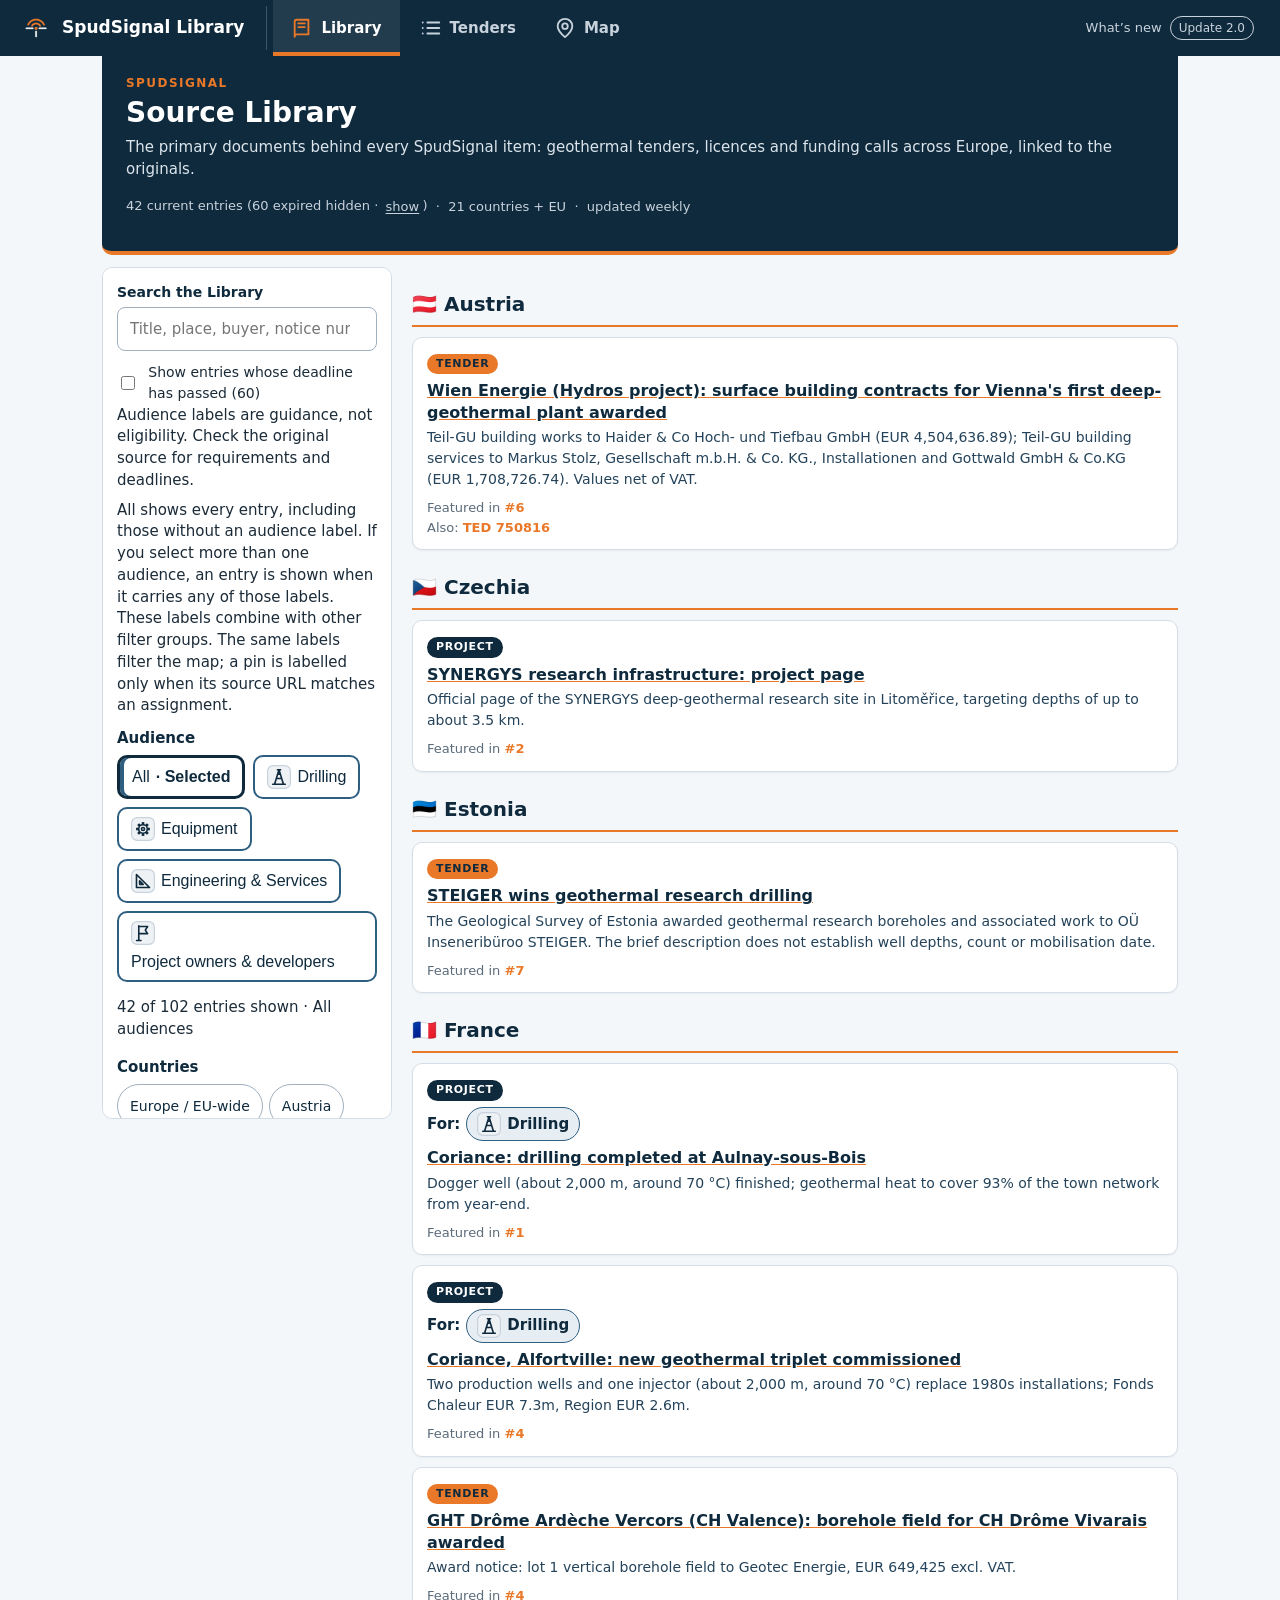
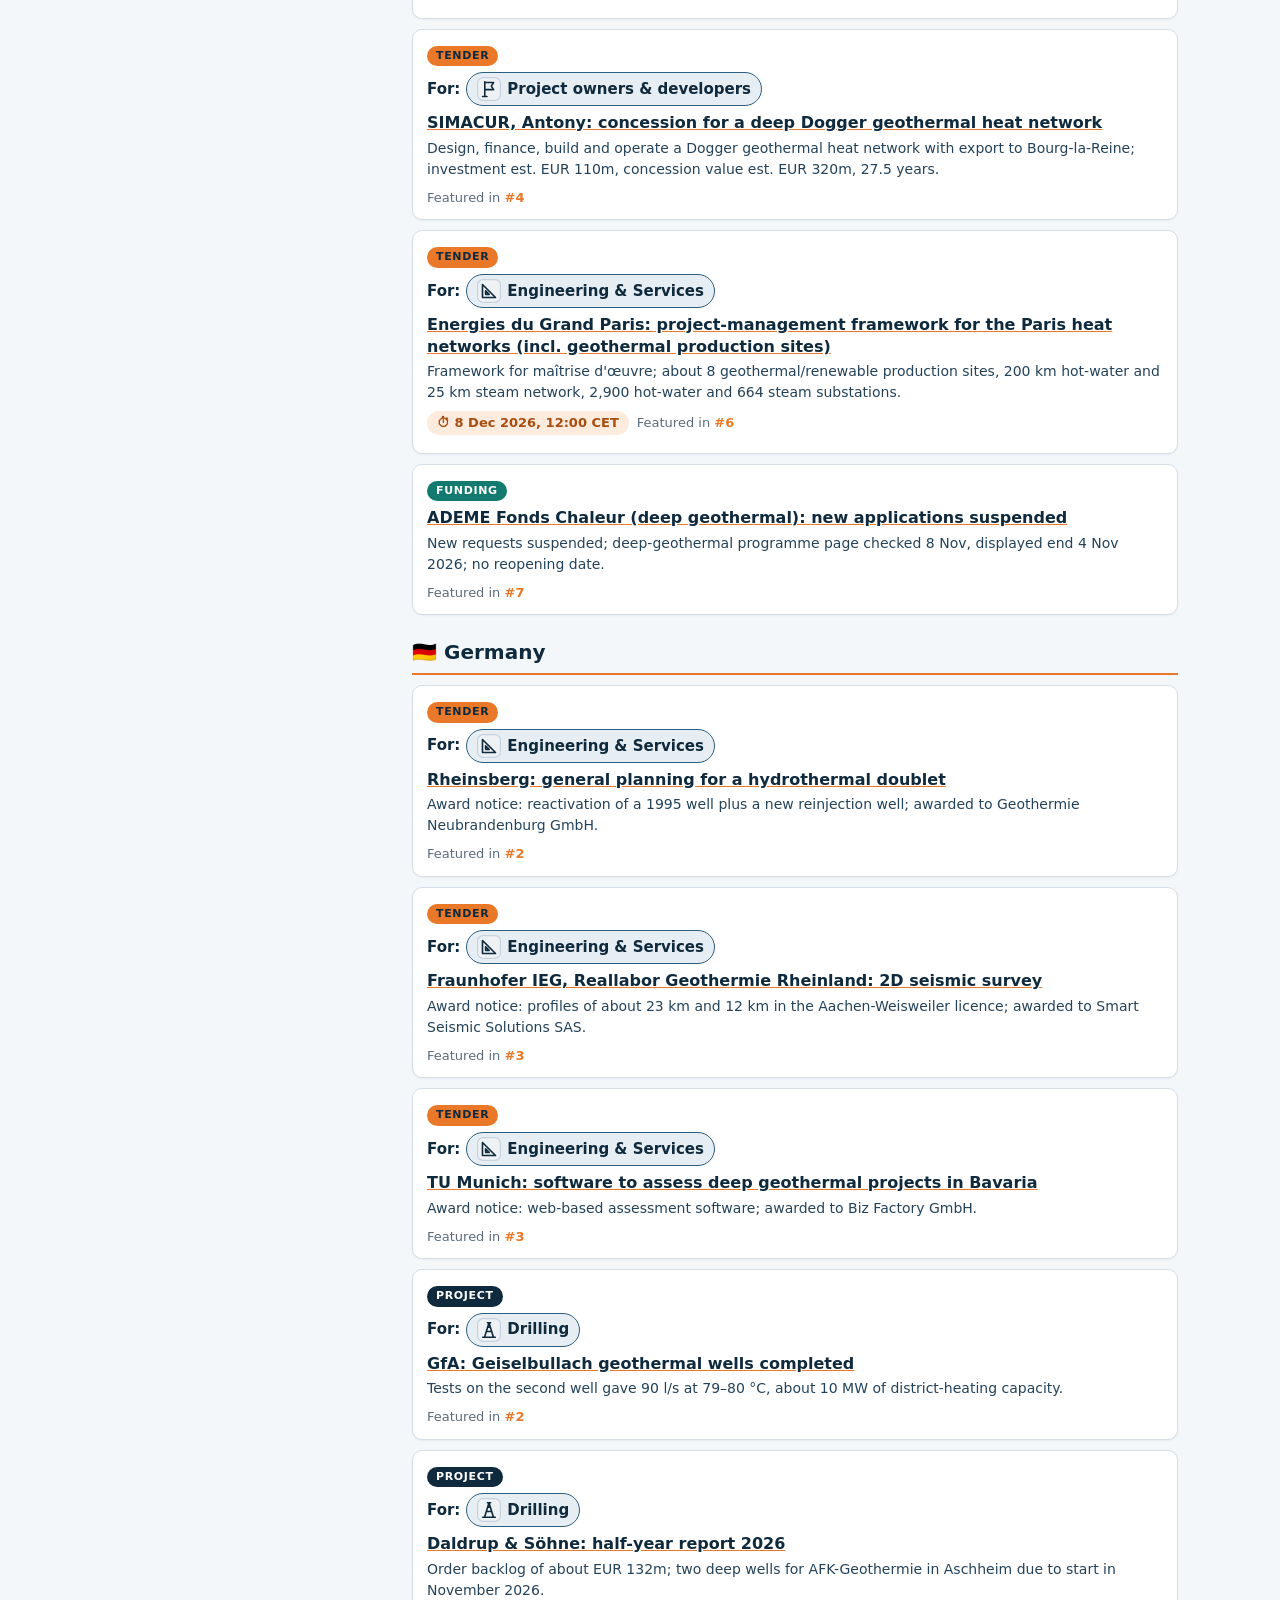
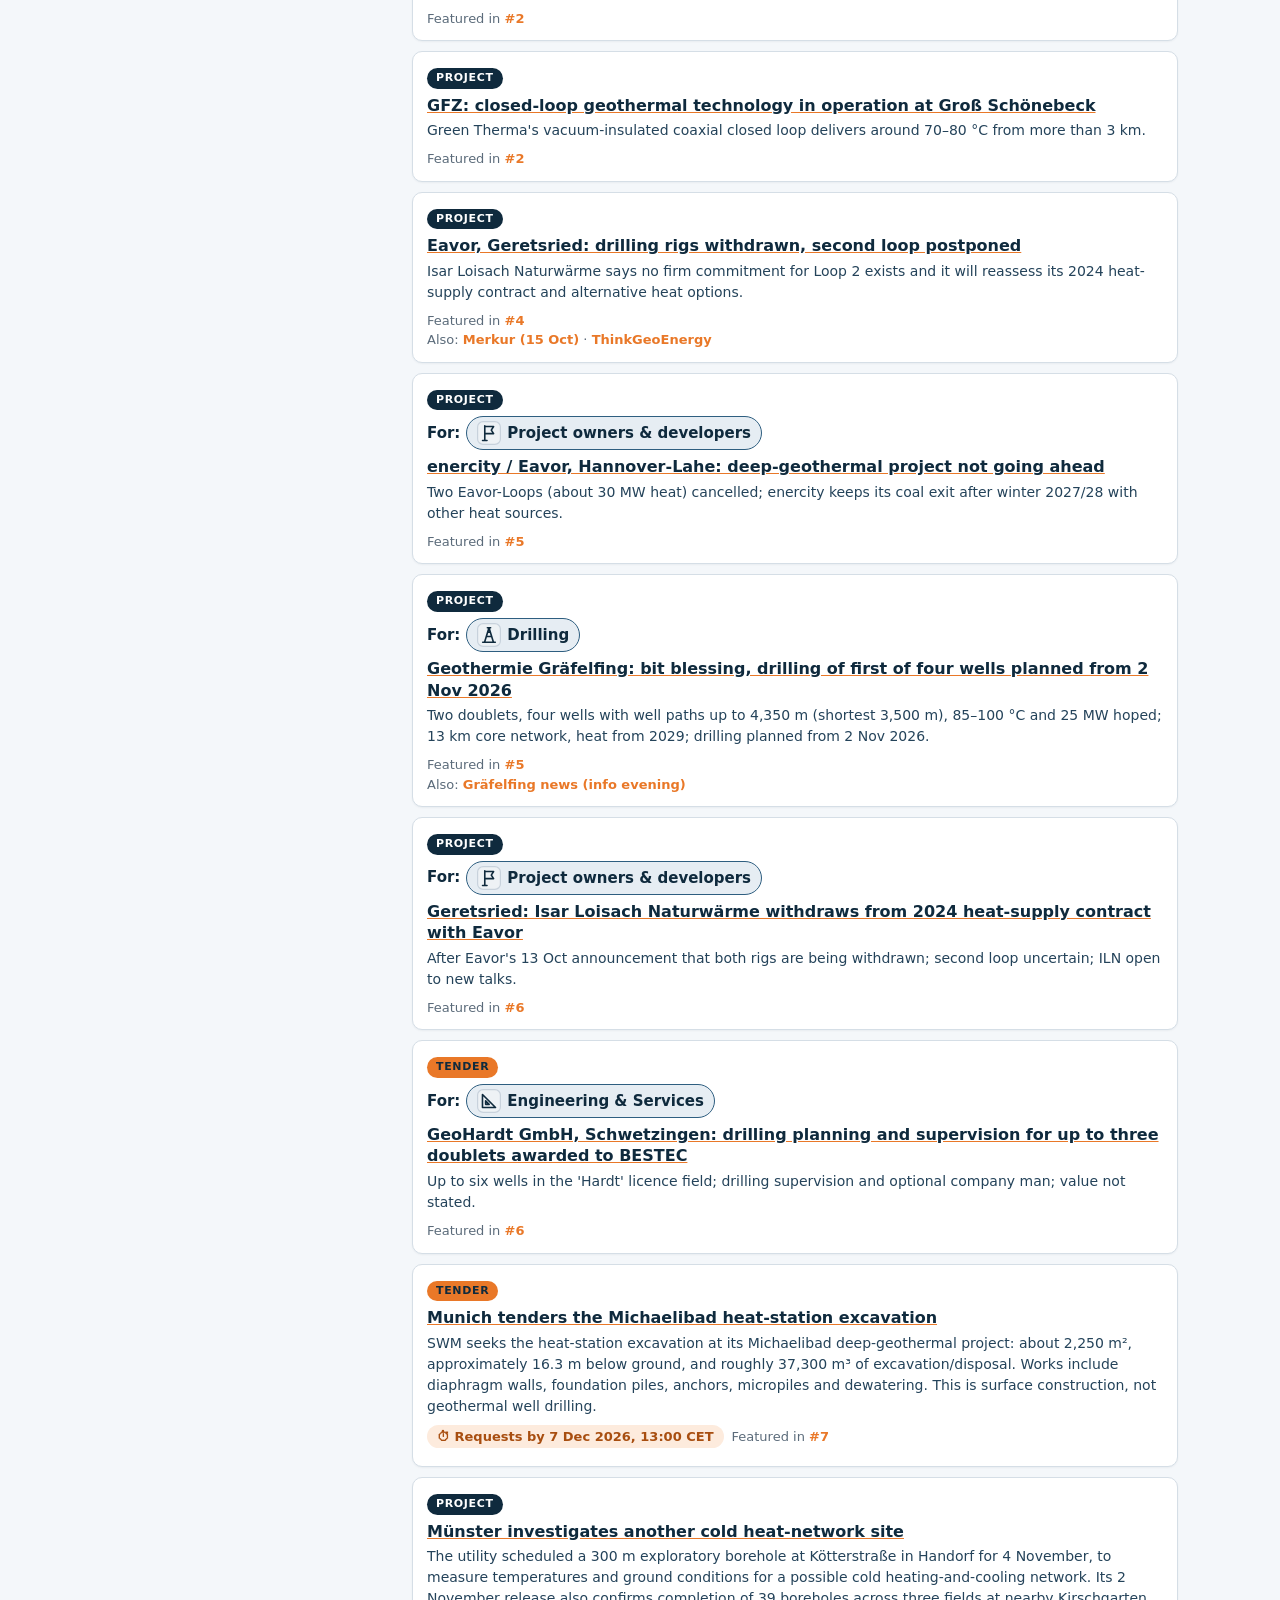
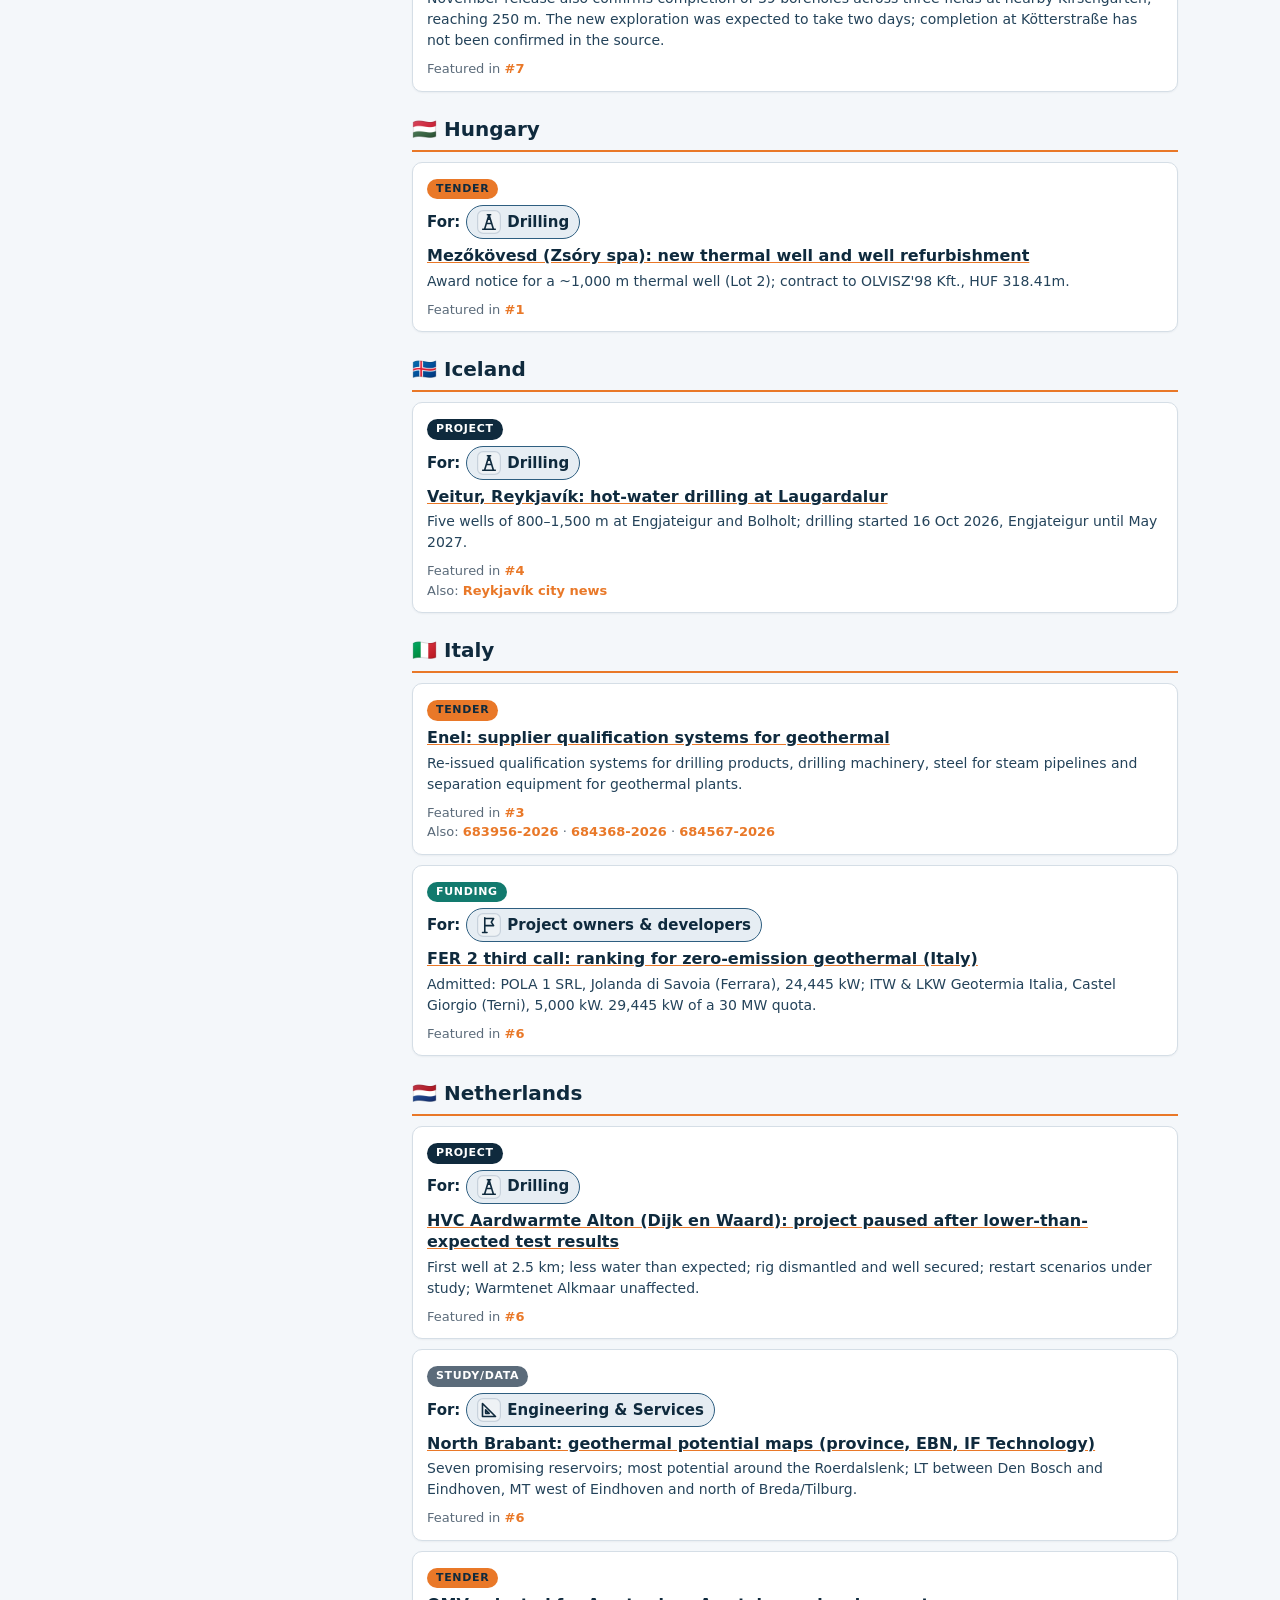
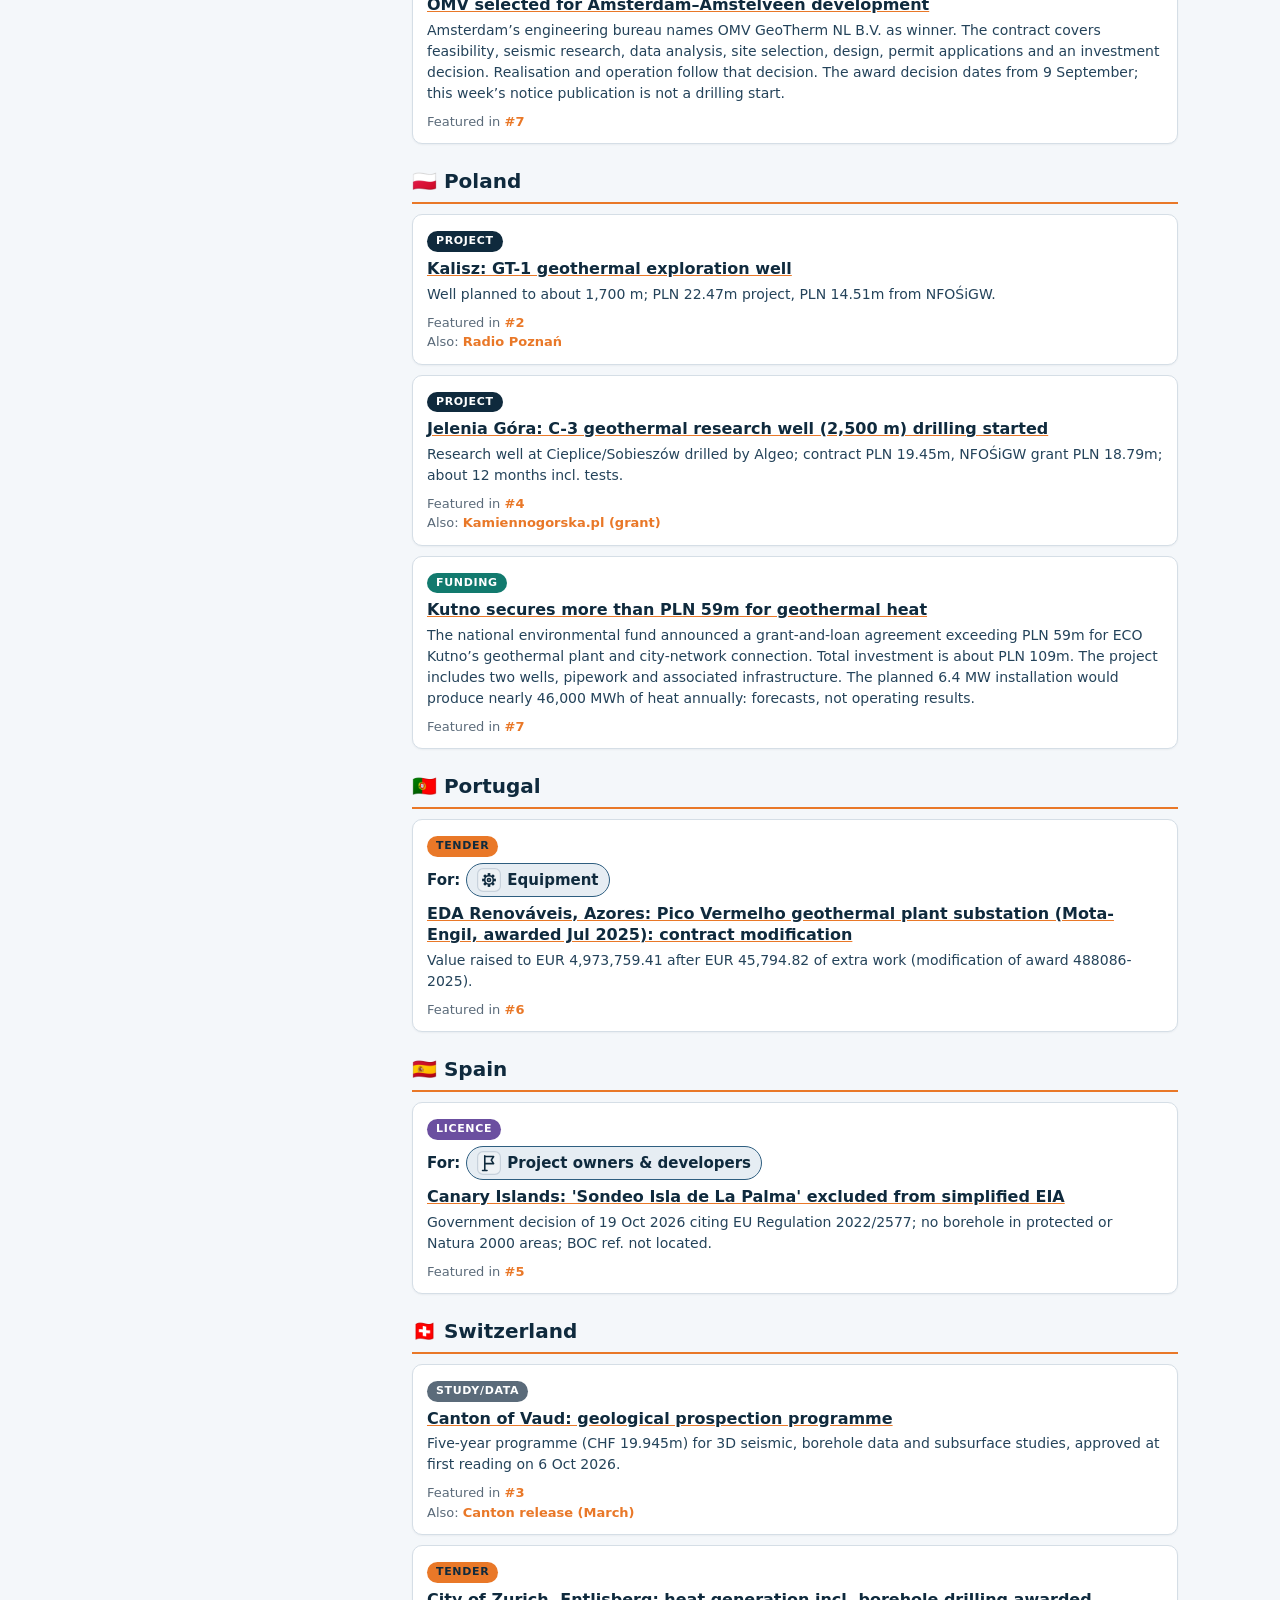
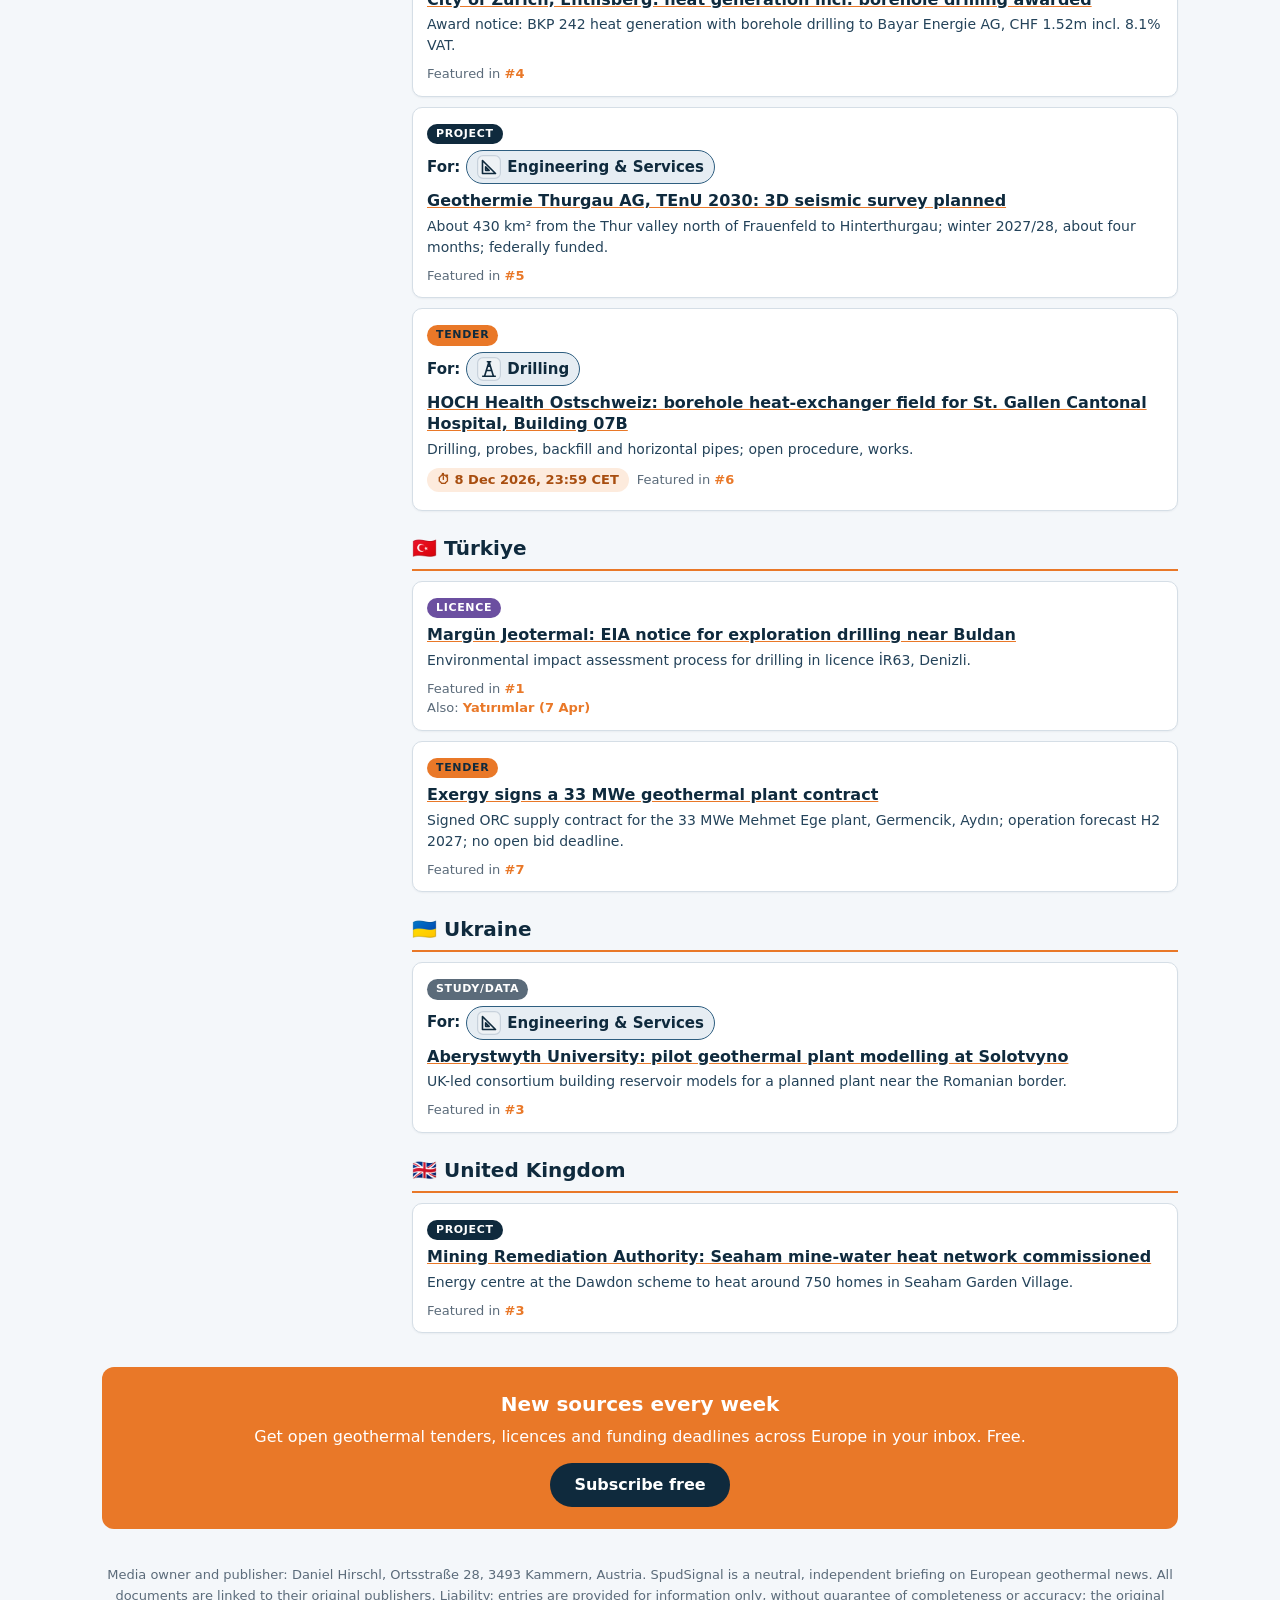
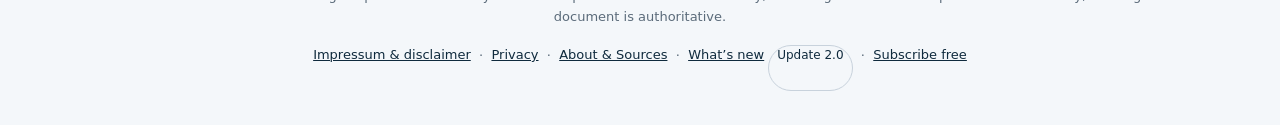
==== index.html @ b6d5e184 "Weekly data refresh 22 Nov 2026 (tenders): 29 open entries, 11 countries + EU; Checked 22 Nov" ====
<!DOCTYPE html>
<html data-ss-tabs="2.0" lang="en"><head><meta charset="utf-8"/><meta content="width=device-width,initial-scale=1,viewport-fit=cover" name="viewport"/>
<title>SpudSignal Source Library: European geothermal tenders, licences and funding</title>
<meta content="Open geothermal tenders, licences and funding calls across Europe, linked to the original documents. 102 primary sources from 21 countries plus EU, updated weekly by SpudSignal." name="description"/>
<link href="https://library.spudsignal.com/" rel="canonical"/>
<meta content="index,follow" name="robots"/>
<meta content="website" property="og:type"/>
<meta content="SpudSignal" property="og:site_name"/>
<meta content="SpudSignal Source Library: European geothermal tenders, licences and funding" property="og:title"/>
<meta content="Open geothermal tenders, licences and funding calls across Europe, linked to the original documents. 102 primary sources from 21 countries plus EU, updated weekly by SpudSignal." property="og:description"/>
<meta content="https://library.spudsignal.com/" property="og:url"/>
<meta content="https://library.spudsignal.com/og.png" property="og:image"/>
<meta content="1200" property="og:image:width"/>
<meta content="627" property="og:image:height"/>
<meta content="SpudSignal: European geothermal briefing" property="og:image:alt"/>
<meta content="summary_large_image" name="twitter:card"/>
<meta content="SpudSignal Source Library: European geothermal tenders, licences and funding" name="twitter:title"/>
<meta content="Open geothermal tenders, licences and funding calls across Europe, linked to the original documents. 102 primary sources from 21 countries plus EU, updated weekly by SpudSignal." name="twitter:description"/>
<meta content="https://library.spudsignal.com/og.png" name="twitter:image"/>
<link href="/favicon.svg" rel="icon" type="image/svg+xml"/>
<link href="/favicon-32.png" rel="icon" sizes="32x32" type="image/png"/>
<link href="/apple-touch-icon.png" rel="apple-touch-icon"/>
<meta content="#0F2A3D" name="theme-color"/>
<link href="/audience/badges.css" rel="stylesheet"/>
<link href="/assets/spudsignal.css" rel="stylesheet"/><script defer="" src="/assets/ss-url.js"></script></head><body class="has-appnav"><a class="skip" href="#content">Skip to content</a><nav aria-label="Main" class="appnav"><a class="ab" data-carry="/" href="/"><img alt="" height="32" src="/map/logo-v3-dark.png" width="32"/><b>SpudSignal Library</b></a><div class="al"><a aria-current="page" class="tab" data-carry="/" href="/"><svg aria-hidden="true" fill="none" focusable="false" height="22" stroke="currentColor" stroke-linecap="round" stroke-linejoin="round" stroke-width="2" viewbox="0 0 24 24" width="22"><path d="M4 19.5V5a2 2 0 0 1 2-2h13v16H6.5A2.5 2.5 0 0 0 4 21.5z"></path><path d="M8 7h7"></path><path d="M8 11h7"></path></svg><span>Library</span></a><a class="tab" data-carry="/tenders/" href="/tenders/"><svg aria-hidden="true" fill="none" focusable="false" height="22" stroke="currentColor" stroke-linecap="round" stroke-linejoin="round" stroke-width="2" viewbox="0 0 24 24" width="22"><path d="M3 12h.01"></path><path d="M3 18h.01"></path><path d="M3 6h.01"></path><path d="M8 12h13"></path><path d="M8 18h13"></path><path d="M8 6h13"></path></svg><span>Tenders</span></a><a class="tab" data-carry="/map/" href="/map/"><svg aria-hidden="true" fill="none" focusable="false" height="22" stroke="currentColor" stroke-linecap="round" stroke-linejoin="round" stroke-width="2" viewbox="0 0 24 24" width="22"><path d="M20 10c0 5-8 12-8 12s-8-7-8-12a8 8 0 0 1 16 0z"></path><circle cx="12" cy="10" r="3"></circle></svg><span>Map</span></a></div><a class="wn" href="/whats-new/"><span>What’s new</span><span class="vtag" data-version="">Update 2.0</span></a></nav>
<div class="ss-wrap">
<header class="ss-head"><p class="k">SpudSignal</p><h1 id="content" tabindex="-1">Source Library</h1><p>The primary documents behind every SpudSignal item: geothermal tenders, licences and funding calls across Europe, linked to the originals.</p><p class="s"><span id="ss-hcount">102 entries</span>  ·  21 countries + EU  ·  updated weekly</p></header>


<div class="ss-lay"><aside aria-label="Filters" class="ss-side"><div hidden="" id="ss-tools"><div class="ss-search" role="search"><label for="ss-q">Search the Library</label><input autocomplete="off" id="ss-q" placeholder="Title, place, buyer, notice number" type="search"/></div><label class="ss-toggle"><input id="ss-past" type="checkbox"/><span>Show entries whose deadline has passed (<span id="ss-npast">0</span>)</span></label></div><!-- audience-notes-start -->
<p class="audhelp" id="aud-help">Audience labels are guidance, not eligibility. Check the original source for requirements and deadlines.</p><p class="audhelp ss-info">All shows every entry, including those without an audience label. If you select more than one audience, an entry is shown when it carries any of those labels. These labels combine with other filter groups. The same labels filter the map; a pin is labelled only when its source URL matches an assignment.</p>
<p class="audempty" hidden="" id="aud-empty">No entries carry the selected audience labels. Entries without an audience label stay in All.</p>
<!-- audience-notes-end -->
<!-- audience-bar-start -->
<div class="audblock" id="audience-bar">
<h2 class="audheading" id="aud-heading">Audience</h2>
<div aria-labelledby="aud-heading" class="audrow" role="group">
<button aria-pressed="true" class="audchip audall" id="aud-all" type="button">All</button>
<button aria-pressed="false" class="audchip" data-g="audience" data-v="Drilling" type="button"><img alt="" class="audsym" height="24" src="/symbols/aud-drilling.svg" width="24"/><span class="audname">Drilling</span></button>
<button aria-pressed="false" class="audchip" data-g="audience" data-v="Equipment" type="button"><img alt="" class="audsym" height="24" src="/symbols/aud-equipment.svg" width="24"/><span class="audname">Equipment</span></button>
<button aria-pressed="false" class="audchip" data-g="audience" data-v="Engineering &amp; Services" type="button"><img alt="" class="audsym" height="24" src="/symbols/aud-engineering.svg" width="24"/><span class="audname">Engineering &amp; Services</span></button>
<button aria-pressed="false" class="audchip" data-g="audience" data-v="Project owners &amp; developers" type="button"><img alt="" class="audsym" height="24" src="/symbols/aud-owners.svg" width="24"/><span class="audname">Project owners &amp; developers</span></button>
</div>
<p class="audcount" id="aud-count" role="status"></p>
</div>
<!-- audience-bar-end -->
<h2>Countries</h2><nav aria-label="Countries" class="ss-chips"><a class="ss-chip" href="#lib-europeeuwide">Europe / EU-wide</a><a class="ss-chip" href="#lib-austria">Austria</a><a class="ss-chip" href="#lib-belgium">Belgium</a><a class="ss-chip" href="#lib-czechia">Czechia</a><a class="ss-chip" href="#lib-estonia">Estonia</a><a class="ss-chip" href="#lib-france">France</a><a class="ss-chip" href="#lib-germany">Germany</a><a class="ss-chip" href="#lib-hungary">Hungary</a><a class="ss-chip" href="#lib-iceland">Iceland</a><a class="ss-chip" href="#lib-ireland">Ireland</a><a class="ss-chip" href="#lib-italy">Italy</a><a class="ss-chip" href="#lib-netherlands">Netherlands</a><a class="ss-chip" href="#lib-poland">Poland</a><a class="ss-chip" href="#lib-portugal">Portugal</a><a class="ss-chip" href="#lib-romania">Romania</a><a class="ss-chip" href="#lib-slovenia">Slovenia</a><a class="ss-chip" href="#lib-spain">Spain</a><a class="ss-chip" href="#lib-sweden">Sweden</a><a class="ss-chip" href="#lib-switzerland">Switzerland</a><a class="ss-chip" href="#lib-türkiye">Türkiye</a><a class="ss-chip" href="#lib-ukraine">Ukraine</a><a class="ss-chip" href="#lib-unitedkingdom">United Kingdom</a></nav>




























































































































</aside><div class="ss-list" id="liblist"><h2 class="ss-h2" id="lib-europeeuwide">🇪🇺 Europe / EU-wide</h2><div class="libcard ss-card" data-audience="" data-audience-approved="false" data-audience-status="untagged" data-deadline="2026-12-01T17:00:00+01:00" data-type="funding"><span class="ss-badge t-funding">Funding</span><p class="ss-ct"><a href="https://ec.europa.eu/info/funding-tenders/opportunities/portal/screen/opportunities/topic-details/horizon-cl5-2026-11-d3-06">Horizon Europe HORIZON-CL5-2026-11-D3-06: resource assessment for deep sedimentary and basement reservoirs</a></p><p class="ss-cd">EUR 18m research and innovation call on methods and models for low-permeability reservoirs at 2,000–6,000 m.</p><p class="ss-cm"><span class="ss-dl">⏱ 1 Dec 2026, 17:00 Brussels time</span><span class="ss-past" hidden="">Deadline passed</span><span>Featured in <a href="https://spudsignal.beehiiv.com/p/spudsignal-1-prenzlau-plant-kaba-well-erzurum-licences">#1</a>, <a href="https://spudsignal.beehiiv.com/p/spudsignal-2-synergys-kit-alsace-well-geiselbullach">#2</a>, <a href="https://spudsignal.beehiiv.com/p/spudsignal-3-ferney-well-linnich-boreholes-seaham-heat">#3</a>, <a href="https://spudsignal.beehiiv.com/p/spudsignal-4-antony-concession-romanian-wells-nigde">#4</a>, <a href="https://spudsignal.beehiiv.com/p/spudsignal-5-kutno-wells-hvc-framework-berlin-la-palma">#5</a>, <a href="https://spudsignal.beehiiv.com/p/spudsignal-6-alton-paused-paris-heat-italys-fer-2">#6</a>, <a href="https://spudsignal.beehiiv.com/p/spudsignal-7-munich-works-kaba-reset-kutno-funding">#7</a></span></p></div><h2 class="ss-h2" id="lib-austria">🇦🇹 Austria</h2><div class="libcard ss-card" data-audience="" data-audience-approved="true" data-audience-status="untagged" data-type="tender"><span class="ss-badge t-tender">Tender</span><p class="ss-ct"><a href="https://ted.europa.eu/en/notice/-/detail/749142-2026">Wien Energie (Hydros project): surface building contracts for Vienna's first deep-geothermal plant awarded</a></p><p class="ss-cd">Teil-GU building works to Haider &amp; Co Hoch- und Tiefbau GmbH (EUR 4,504,636.89); Teil-GU building services to Markus Stolz, Gesellschaft m.b.H. &amp; Co. KG., Installationen and Gottwald GmbH &amp; Co.KG (EUR 1,708,726.74). Values net of VAT.</p><p class="ss-cm"><span>Featured in <a href="https://spudsignal.beehiiv.com/p/spudsignal-6-alton-paused-paris-heat-italys-fer-2">#6</a></span><br/><span>Also: <a href="https://ted.europa.eu/en/notice/-/detail/750816-2026">TED 750816</a></span></p></div><h2 class="ss-h2" id="lib-belgium">🇧🇪 Belgium</h2><div class="libcard ss-card" data-audience="Engineering &amp; Services" data-audience-approved="true" data-audience-status="reviewed" data-deadline="2026-10-14T10:00:00+02:00" data-past-build="1" data-type="tender"><span class="ss-badge t-tender">Tender</span><!--auds--><span class="auds" data-audience-status="reviewed"><span class="audfor">For:</span><span class="aud"><img alt="" class="audsym" height="24" src="/symbols/aud-engineering.svg" width="24"/><span class="audname">Engineering &amp; Services</span></span></span><!--/auds--><p class="ss-ct"><a href="https://ted.europa.eu/en/notice/-/detail/620241-2026">Flanders: gravity and magnetotelluric surveys, Brabant Massif</a></p><p class="ss-cd">Geophysical surveys for deep geothermal and critical raw materials in the Brabant Massif.</p><p class="ss-cm"><span class="ss-dl past">⏱ 14 Oct 2026, 10:00 CEST</span><span class="ss-past" hidden="">Deadline passed</span><span>expired</span><span>Featured in <a href="https://spudsignal.beehiiv.com/p/spudsignal-1-prenzlau-plant-kaba-well-erzurum-licences">#1</a>, <a href="https://spudsignal.beehiiv.com/p/spudsignal-2-synergys-kit-alsace-well-geiselbullach">#2</a>, <a href="https://spudsignal.beehiiv.com/p/spudsignal-3-ferney-well-linnich-boreholes-seaham-heat">#3</a></span></p></div><h2 class="ss-h2" id="lib-czechia">🇨🇿 Czechia</h2><div class="libcard ss-card" data-audience="Equipment" data-audience-approved="true" data-audience-status="reviewed" data-deadline="2026-11-09T10:00:00+01:00" data-past-build="1" data-type="tender"><span class="ss-badge t-tender">Tender</span><!--auds--><span class="auds" data-audience-status="reviewed"><span class="audfor">For:</span><span class="aud"><img alt="" class="audsym" height="24" src="/symbols/aud-equipment.svg" width="24"/><span class="audname">Equipment</span></span></span><!--/auds--><p class="ss-ct"><a href="https://ted.europa.eu/en/notice/-/detail/674260-2026">Charles University: wellhead and frac tree for SYNERGYS</a></p><p class="ss-cd">Supply of wellhead and frac-tree equipment, with installation, for deep geothermal wells at the SYNERGYS research site in Litoměřice. Est. CZK 9.8m.</p><p class="ss-cm"><span class="ss-dl past">⏱ 9 Nov 2026, 10:00 CET (extended from 5 Nov)</span><span class="ss-past" hidden="">Deadline passed</span><span>expired</span><span>Featured in <a href="https://spudsignal.beehiiv.com/p/spudsignal-2-synergys-kit-alsace-well-geiselbullach">#2</a>, <a href="https://spudsignal.beehiiv.com/p/spudsignal-3-ferney-well-linnich-boreholes-seaham-heat">#3</a>, <a href="https://spudsignal.beehiiv.com/p/spudsignal-4-antony-concession-romanian-wells-nigde">#4</a>, <a href="https://spudsignal.beehiiv.com/p/spudsignal-5-kutno-wells-hvc-framework-berlin-la-palma">#5</a>, <a href="https://spudsignal.beehiiv.com/p/spudsignal-6-alton-paused-paris-heat-italys-fer-2">#6</a></span><br/><span>Also: <a href="https://ted.europa.eu/en/notice/-/detail/684005-2026">change notice 684005-2026</a></span></p></div><div class="libcard ss-card" data-audience="Equipment" data-audience-approved="true" data-audience-status="reviewed" data-deadline="2026-11-06T10:00:00+01:00" data-past-build="1" data-type="tender"><span class="ss-badge t-tender">Tender</span><!--auds--><span class="auds" data-audience-status="reviewed"><span class="audfor">For:</span><span class="aud"><img alt="" class="audsym" height="24" src="/symbols/aud-equipment.svg" width="24"/><span class="audname">Equipment</span></span></span><!--/auds--><p class="ss-ct"><a href="https://ted.europa.eu/en/notice/-/detail/679859-2026">Charles University: liner hanger for SYNERGYS</a></p><p class="ss-cd">Supply of liner-hanger equipment, with installation, for the SYNERGYS deep wells. Est. CZK 9.8m.</p><p class="ss-cm"><span class="ss-dl past">⏱ 6 Nov 2026, 10:00 CET</span><span class="ss-past" hidden="">Deadline passed</span><span>expired</span><span>Featured in <a href="https://spudsignal.beehiiv.com/p/spudsignal-2-synergys-kit-alsace-well-geiselbullach">#2</a>, <a href="https://spudsignal.beehiiv.com/p/spudsignal-3-ferney-well-linnich-boreholes-seaham-heat">#3</a>, <a href="https://spudsignal.beehiiv.com/p/spudsignal-4-antony-concession-romanian-wells-nigde">#4</a>, <a href="https://spudsignal.beehiiv.com/p/spudsignal-5-kutno-wells-hvc-framework-berlin-la-palma">#5</a>, <a href="https://spudsignal.beehiiv.com/p/spudsignal-6-alton-paused-paris-heat-italys-fer-2">#6</a></span></p></div><div class="libcard ss-card" data-audience="Drilling" data-audience-approved="true" data-audience-status="reviewed" data-deadline="2026-09-22T23:59:00+02:00" data-past-build="1" data-type="tender"><span class="ss-badge t-tender">Tender</span><!--auds--><span class="auds" data-audience-status="reviewed"><span class="audfor">For:</span><span class="aud"><img alt="" class="audsym" height="24" src="/symbols/aud-drilling.svg" width="24"/><span class="audname">Drilling</span></span></span><!--/auds--><p class="ss-ct"><a href="https://ted.europa.eu/en/notice/-/detail/637856-2026">Charles University: day-rate drilling services with rig for SYNERGYS</a></p><p class="ss-cd">Drilling services with a rig, est. CZK 70m for 150 days; offers closed 22 Sep 2026.</p><p class="ss-cm"><span class="ss-dl past">⏱ 22 Sep 2026</span><span class="ss-past" hidden="">Deadline passed</span><span>expired</span><span>Featured in <a href="https://spudsignal.beehiiv.com/p/spudsignal-2-synergys-kit-alsace-well-geiselbullach">#2</a></span></p></div><div class="libcard ss-card" data-audience="" data-audience-approved="false" data-audience-status="untagged" data-type="project"><span class="ss-badge t-project">Project</span><p class="ss-ct"><a href="https://www.synergys.cz/cz/o-synergys/projekt">SYNERGYS research infrastructure: project page</a></p><p class="ss-cd">Official page of the SYNERGYS deep-geothermal research site in Litoměřice, targeting depths of up to about 3.5 km.</p><p class="ss-cm"><span>Featured in <a href="https://spudsignal.beehiiv.com/p/spudsignal-2-synergys-kit-alsace-well-geiselbullach">#2</a></span></p></div><div class="libcard ss-card" data-audience="Drilling" data-audience-approved="true" data-audience-status="reviewed" data-deadline="2026-10-30T15:00:00+01:00" data-past-build="1" data-type="tender"><span class="ss-badge t-tender">Tender</span><!--auds--><span class="auds" data-audience-status="reviewed"><span class="audfor">For:</span><span class="aud"><img alt="" class="audsym" height="24" src="/symbols/aud-drilling.svg" width="24"/><span class="audname">Drilling</span></span></span><!--/auds--><p class="ss-ct"><a href="https://ted.europa.eu/en/notice/-/detail/670200-2026">Litoměřice SYNERGYS/USES4HEAT: 100 shallow boreholes for BTES heat storage</a></p><p class="ss-cd">100 boreholes of 100 m (plus 30 optional) for borehole thermal energy storage fields. Est. CZK 35m.</p><p class="ss-cm"><span class="ss-dl past">⏱ 30 Oct 2026, 15:00 CET</span><span class="ss-past" hidden="">Deadline passed</span><span>expired</span><span>Featured in <a href="https://spudsignal.beehiiv.com/p/spudsignal-2-synergys-kit-alsace-well-geiselbullach">#2</a>, <a href="https://spudsignal.beehiiv.com/p/spudsignal-3-ferney-well-linnich-boreholes-seaham-heat">#3</a>, <a href="https://spudsignal.beehiiv.com/p/spudsignal-4-antony-concession-romanian-wells-nigde">#4</a></span></p></div><div class="libcard ss-card" data-audience="Drilling" data-audience-approved="true" data-audience-status="reviewed" data-deadline="2026-11-06T15:00:00+01:00" data-past-build="1" data-type="tender"><span class="ss-badge t-tender">Tender</span><!--auds--><span class="auds" data-audience-status="reviewed"><span class="audfor">For:</span><span class="aud"><img alt="" class="audsym" height="24" src="/symbols/aud-drilling.svg" width="24"/><span class="audname">Drilling</span></span></span><!--/auds--><p class="ss-ct"><a href="https://ted.europa.eu/en/notice/-/detail/730837-2026">Litoměřice SYNERGYS/USES4HEAT: 100 shallow boreholes for BTES heat storage (co-buyer Univerzita Karlova)</a></p><p class="ss-cd"></p><p class="ss-cm"><span class="ss-dl past">⏱ 6 Nov, 15:00 CET, co-buyer Univerzita Karlova (TED 730837-2026)</span><span class="ss-past" hidden="">Deadline passed</span><span>expired</span><span>Featured in <a href="https://spudsignal.beehiiv.com/p/spudsignal-5-kutno-wells-hvc-framework-berlin-la-palma">#5</a>, <a href="https://spudsignal.beehiiv.com/p/spudsignal-6-alton-paused-paris-heat-italys-fer-2">#6</a></span></p></div><h2 class="ss-h2" id="lib-estonia">🇪🇪 Estonia</h2><div class="libcard ss-card" data-audience="" data-audience-approved="false" data-audience-status="unassigned" data-type="tender"><span class="ss-badge t-tender">Tender</span><p class="ss-ct"><a href="https://ted.europa.eu/en/notice/-/detail/770504-2026">STEIGER wins geothermal research drilling</a></p><p class="ss-cd">The Geological Survey of Estonia awarded geothermal research boreholes and associated work to OÜ Inseneribüroo STEIGER. The brief description does not establish well depths, count or mobilisation date.</p><p class="ss-cm"><span>Featured in <a href="https://spudsignal.beehiiv.com/p/spudsignal-7-munich-works-kaba-reset-kutno-funding">#7</a></span></p></div><h2 class="ss-h2" id="lib-france">🇫🇷 France</h2><div class="libcard ss-card" data-audience="Engineering &amp; Services" data-audience-approved="true" data-audience-status="reviewed" data-deadline="2026-11-10T16:00:00+01:00" data-past-build="1" data-type="tender"><span class="ss-badge t-tender">Tender</span><!--auds--><span class="auds" data-audience-status="reviewed"><span class="audfor">For:</span><span class="aud"><img alt="" class="audsym" height="24" src="/symbols/aud-engineering.svg" width="24"/><span class="audname">Engineering &amp; Services</span></span></span><!--/auds--><p class="ss-ct"><a href="https://www.boamp.fr/pages/avis/?q=idweb:26-97695">Terrinnov, Ferney-Voltaire: project management for a geothermal exploration well</a></p><p class="ss-cd">Maîtrise d'oeuvre for an exploration well in the ZAC Ferney Genève Innovation, intended for a future doublet; works budget EUR 2.22m excl. VAT.</p><p class="ss-cm"><span class="ss-dl past">⏱ 10 Nov 2026, 16:00 CET</span><span class="ss-past" hidden="">Deadline passed</span><span>expired</span><span>Featured in <a href="https://spudsignal.beehiiv.com/p/spudsignal-3-ferney-well-linnich-boreholes-seaham-heat">#3</a>, <a href="https://spudsignal.beehiiv.com/p/spudsignal-4-antony-concession-romanian-wells-nigde">#4</a>, <a href="https://spudsignal.beehiiv.com/p/spudsignal-5-kutno-wells-hvc-framework-berlin-la-palma">#5</a>, <a href="https://spudsignal.beehiiv.com/p/spudsignal-6-alton-paused-paris-heat-italys-fer-2">#6</a></span></p></div><div class="libcard ss-card" data-audience="Engineering &amp; Services" data-audience-approved="true" data-audience-status="reviewed" data-deadline="2026-11-24T12:00:00+01:00" data-type="tender"><span class="ss-badge t-tender">Tender</span><!--auds--><span class="auds" data-audience-status="reviewed"><span class="audfor">For:</span><span class="aud"><img alt="" class="audsym" height="24" src="/symbols/aud-engineering.svg" width="24"/><span class="audname">Engineering &amp; Services</span></span></span><!--/auds--><p class="ss-ct"><a href="https://www.boamp.fr/pages/avis/?q=idweb:26-95181">Sauer-Pechelbronn: study to convert an existing well into a deep geothermal probe</a></p><p class="ss-cd">13-month study on the Hélions 2 well at Preuschdorf and reuse options for the Les Cybéliades well at Morsbronn-les-Bains.</p><p class="ss-cm"><span class="ss-dl">⏱ 24 Nov 2026, 12:00 CET</span><span class="ss-past" hidden="">Deadline passed</span><span>Featured in <a href="https://spudsignal.beehiiv.com/p/spudsignal-2-synergys-kit-alsace-well-geiselbullach">#2</a>, <a href="https://spudsignal.beehiiv.com/p/spudsignal-3-ferney-well-linnich-boreholes-seaham-heat">#3</a>, <a href="https://spudsignal.beehiiv.com/p/spudsignal-4-antony-concession-romanian-wells-nigde">#4</a>, <a href="https://spudsignal.beehiiv.com/p/spudsignal-5-kutno-wells-hvc-framework-berlin-la-palma">#5</a>, <a href="https://spudsignal.beehiiv.com/p/spudsignal-6-alton-paused-paris-heat-italys-fer-2">#6</a></span></p></div><div class="libcard ss-card" data-audience="Drilling" data-audience-approved="true" data-audience-status="reviewed" data-deadline="2026-10-26T13:00:00+01:00" data-past-build="1" data-type="tender"><span class="ss-badge t-tender">Tender</span><!--auds--><span class="auds" data-audience-status="reviewed"><span class="audfor">For:</span><span class="aud"><img alt="" class="audsym" height="24" src="/symbols/aud-drilling.svg" width="24"/><span class="audname">Drilling</span></span></span><!--/auds--><p class="ss-ct"><a href="https://www.boamp.fr/pages/avis/?q=idweb:26-93304">Pessac, Bellegrave: new geothermal heat network, Lot 01 'Forages'</a></p><p class="ss-cd">Drilling lot plus plant lots for a new heat network; the update made acid injection an optional tranche.</p><p class="ss-cm"><span class="ss-dl past">⏱ 26 Oct 2026, 13:00 CET</span><span class="ss-past" hidden="">Deadline passed</span><span>expired</span><span>Featured in <a href="https://spudsignal.beehiiv.com/p/spudsignal-1-prenzlau-plant-kaba-well-erzurum-licences">#1</a>, <a href="https://spudsignal.beehiiv.com/p/spudsignal-2-synergys-kit-alsace-well-geiselbullach">#2</a>, <a href="https://spudsignal.beehiiv.com/p/spudsignal-3-ferney-well-linnich-boreholes-seaham-heat">#3</a>, <a href="https://spudsignal.beehiiv.com/p/spudsignal-4-antony-concession-romanian-wells-nigde">#4</a></span><br/><span>Also: <a href="https://www.boamp.fr/pages/avis/?q=idweb:26-94401">update 26-94401</a></span></p></div><div class="libcard ss-card" data-audience="Engineering &amp; Services" data-audience-approved="true" data-audience-status="reviewed" data-deadline="2026-11-18T12:00:00+01:00" data-past-build="1" data-type="tender"><span class="ss-badge t-tender">Tender</span><!--auds--><span class="auds" data-audience-status="reviewed"><span class="audfor">For:</span><span class="aud"><img alt="" class="audsym" height="24" src="/symbols/aud-engineering.svg" width="24"/><span class="audname">Engineering &amp; Services</span></span></span><!--/auds--><p class="ss-ct"><a href="https://ted.europa.eu/en/notice/-/detail/696202-2026">UniGéo (Pantin, Les Lilas, Le Pré-Saint-Gervais, Romainville): project-management framework</a></p><p class="ss-cd">Framework for project management of the geothermal network's surface installations and extensions. Est. EUR 1.7m.</p><p class="ss-cm"><span class="ss-dl past">⏱ 18 Nov 2026, 12:00 CET</span><span class="ss-past" hidden="">Deadline passed</span><span>expired</span><span>Featured in <a href="https://spudsignal.beehiiv.com/p/spudsignal-3-ferney-well-linnich-boreholes-seaham-heat">#3</a>, <a href="https://spudsignal.beehiiv.com/p/spudsignal-4-antony-concession-romanian-wells-nigde">#4</a>, <a href="https://spudsignal.beehiiv.com/p/spudsignal-5-kutno-wells-hvc-framework-berlin-la-palma">#5</a>, <a href="https://spudsignal.beehiiv.com/p/spudsignal-6-alton-paused-paris-heat-italys-fer-2">#6</a></span></p></div><div class="libcard ss-card" data-audience="Drilling" data-audience-approved="true" data-audience-status="reviewed" data-deadline="2026-11-05T12:00:00+01:00" data-past-build="1" data-type="tender"><span class="ss-badge t-tender">Tender</span><!--auds--><span class="auds" data-audience-status="reviewed"><span class="audfor">For:</span><span class="aud"><img alt="" class="audsym" height="24" src="/symbols/aud-drilling.svg" width="24"/><span class="audname">Drilling</span></span></span><!--/auds--><p class="ss-ct"><a href="https://www.boamp.fr/pages/avis/?q=idweb:26-95465">Syndicat ValDem, Vendôme: Lot 3 'Forages'</a></p><p class="ss-cd">Energy renovation with borehole geothermal heating.</p><p class="ss-cm"><span class="ss-dl past">⏱ 5 Nov 2026, 12:00 CET</span><span class="ss-past" hidden="">Deadline passed</span><span>expired</span><span>Featured in <a href="https://spudsignal.beehiiv.com/p/spudsignal-2-synergys-kit-alsace-well-geiselbullach">#2</a>, <a href="https://spudsignal.beehiiv.com/p/spudsignal-3-ferney-well-linnich-boreholes-seaham-heat">#3</a>, <a href="https://spudsignal.beehiiv.com/p/spudsignal-4-antony-concession-romanian-wells-nigde">#4</a>, <a href="https://spudsignal.beehiiv.com/p/spudsignal-5-kutno-wells-hvc-framework-berlin-la-palma">#5</a>, <a href="https://spudsignal.beehiiv.com/p/spudsignal-6-alton-paused-paris-heat-italys-fer-2">#6</a></span></p></div><div class="libcard ss-card" data-audience="Drilling|Equipment" data-audience-approved="true" data-audience-status="reviewed" data-deadline="2026-10-19T12:00:00+02:00" data-past-build="1" data-type="tender"><span class="ss-badge t-tender">Tender</span><!--auds--><span class="auds" data-audience-status="reviewed"><span class="audfor">For:</span><span class="aud"><img alt="" class="audsym" height="24" src="/symbols/aud-drilling.svg" width="24"/><span class="audname">Drilling</span></span><span class="aud"><img alt="" class="audsym" height="24" src="/symbols/aud-equipment.svg" width="24"/><span class="audname">Equipment</span></span></span><!--/auds--><p class="ss-ct"><a href="https://www.boamp.fr/pages/avis/?q=idweb:26-92903">GEVES, Erdre-en-Anjou: geothermal heat pump, lots 'Forage' and 'PAC Géothermie'</a></p><p class="ss-cd">Drilling and geothermal heat pump lots; site visit mandatory.</p><p class="ss-cm"><span class="ss-dl past">⏱ 19 Oct 2026, 12:00 CEST</span><span class="ss-past" hidden="">Deadline passed</span><span>expired</span><span>Featured in <a href="https://spudsignal.beehiiv.com/p/spudsignal-1-prenzlau-plant-kaba-well-erzurum-licences">#1</a>, <a href="https://spudsignal.beehiiv.com/p/spudsignal-2-synergys-kit-alsace-well-geiselbullach">#2</a>, <a href="https://spudsignal.beehiiv.com/p/spudsignal-3-ferney-well-linnich-boreholes-seaham-heat">#3</a></span></p></div><div class="libcard ss-card" data-audience="" data-audience-approved="false" data-audience-status="untagged" data-deadline="2026-10-26T12:00:00+01:00" data-past-build="1" data-type="tender"><span class="ss-badge t-tender">Tender</span><p class="ss-ct"><a href="https://www.boamp.fr/pages/avis/?q=idweb:26-92772">Saint-Pierre-d'Eyraud: school heat network, Lot 2 'Sondes géothermiques'</a></p><p class="ss-cd">Borehole heat exchanger lot for a school heat network in the Dordogne.</p><p class="ss-cm"><span class="ss-dl past">⏱ 26 Oct 2026, 12:00 CET</span><span class="ss-past" hidden="">Deadline passed</span><span>expired</span><span>Featured in <a href="https://spudsignal.beehiiv.com/p/spudsignal-1-prenzlau-plant-kaba-well-erzurum-licences">#1</a>, <a href="https://spudsignal.beehiiv.com/p/spudsignal-2-synergys-kit-alsace-well-geiselbullach">#2</a>, <a href="https://spudsignal.beehiiv.com/p/spudsignal-3-ferney-well-linnich-boreholes-seaham-heat">#3</a>, <a href="https://spudsignal.beehiiv.com/p/spudsignal-4-antony-concession-romanian-wells-nigde">#4</a></span></p></div><div class="libcard ss-card" data-audience="" data-audience-approved="false" data-audience-status="untagged" data-deadline="2026-10-12T14:00:00+02:00" data-past-build="1" data-type="tender"><span class="ss-badge t-tender">Tender</span><p class="ss-ct"><a href="https://ted.europa.eu/en/notice/-/detail/630201-2026">Douvaine: Lot 2 'Sondes Géothermie'</a></p><p class="ss-cd">Borehole heat exchanger lot in a building contract.</p><p class="ss-cm"><span class="ss-dl past">⏱ 12 Oct 2026, 14:00 CEST</span><span class="ss-past" hidden="">Deadline passed</span><span>expired</span><span>Featured in <a href="https://spudsignal.beehiiv.com/p/spudsignal-1-prenzlau-plant-kaba-well-erzurum-licences">#1</a>, <a href="https://spudsignal.beehiiv.com/p/spudsignal-2-synergys-kit-alsace-well-geiselbullach">#2</a></span></p></div><div class="libcard ss-card" data-audience="" data-audience-approved="false" data-audience-status="untagged" data-deadline="2026-10-16T12:00:00+02:00" data-past-build="1" data-type="tender"><span class="ss-badge t-tender">Tender</span><p class="ss-ct"><a href="https://ted.europa.eu/en/notice/-/detail/637921-2026">Meyzieu: Lot 14 'Géothermie'</a></p><p class="ss-cd">Geothermal lot in a building contract; requests to participate.</p><p class="ss-cm"><span class="ss-dl past">⏱ 16 Oct 2026, 12:00 CEST</span><span class="ss-past" hidden="">Deadline passed</span><span>expired</span><span>Featured in <a href="https://spudsignal.beehiiv.com/p/spudsignal-1-prenzlau-plant-kaba-well-erzurum-licences">#1</a>, <a href="https://spudsignal.beehiiv.com/p/spudsignal-2-synergys-kit-alsace-well-geiselbullach">#2</a>, <a href="https://spudsignal.beehiiv.com/p/spudsignal-3-ferney-well-linnich-boreholes-seaham-heat">#3</a></span></p></div><div class="libcard ss-card" data-audience="Project owners &amp; developers" data-audience-approved="true" data-audience-status="reviewed" data-deadline="2026-11-16T17:00:00+01:00" data-past-build="1" data-type="funding"><span class="ss-badge t-funding">Funding</span><!--auds--><span class="auds" data-audience-status="reviewed"><span class="audfor">For:</span><span class="aud"><img alt="" class="audsym" height="24" src="/symbols/aud-owners.svg" width="24"/><span class="audname">Project owners &amp; developers</span></span></span><!--/auds--><p class="ss-ct"><a href="https://www.europeidf.fr/sites/default/files/AAP_FEDER2026_G%C3%A9othermie.pdf">Île-de-France ERDF call 2026: geothermal heat and cold</a></p><p class="ss-cd">Regional ERDF call for geothermal heat and cold production and distribution.</p><p class="ss-cm"><span class="ss-dl past">⏱ 16 Nov 2026, 17:00 (no zone stated)</span><span class="ss-past" hidden="">Deadline passed</span><span>expired</span><span>Featured in <a href="https://spudsignal.beehiiv.com/p/spudsignal-3-ferney-well-linnich-boreholes-seaham-heat">#3</a>, <a href="https://spudsignal.beehiiv.com/p/spudsignal-4-antony-concession-romanian-wells-nigde">#4</a>, <a href="https://spudsignal.beehiiv.com/p/spudsignal-5-kutno-wells-hvc-framework-berlin-la-palma">#5</a>, <a href="https://spudsignal.beehiiv.com/p/spudsignal-6-alton-paused-paris-heat-italys-fer-2">#6</a>, <a href="https://spudsignal.beehiiv.com/p/spudsignal-7-munich-works-kaba-reset-kutno-funding">#7</a></span></p></div><div class="libcard ss-card" data-audience="Drilling" data-audience-approved="true" data-audience-status="reviewed" data-type="project"><span class="ss-badge t-project">Project</span><!--auds--><span class="auds" data-audience-status="reviewed"><span class="audfor">For:</span><span class="aud"><img alt="" class="audsym" height="24" src="/symbols/aud-drilling.svg" width="24"/><span class="audname">Drilling</span></span></span><!--/auds--><p class="ss-ct"><a href="https://groupe-coriance.fr/2026/09/25/aulnay-sous-bois-clap-de-fin-pour-le-forage-de-la-geothermie/">Coriance: drilling completed at Aulnay-sous-Bois</a></p><p class="ss-cd">Dogger well (about 2,000 m, around 70 °C) finished; geothermal heat to cover 93% of the town network from year-end.</p><p class="ss-cm"><span>Featured in <a href="https://spudsignal.beehiiv.com/p/spudsignal-1-prenzlau-plant-kaba-well-erzurum-licences">#1</a></span></p></div><div class="libcard ss-card" data-audience="Drilling" data-audience-approved="true" data-audience-status="reviewed" data-type="project"><span class="ss-badge t-project">Project</span><!--auds--><span class="auds" data-audience-status="reviewed"><span class="audfor">For:</span><span class="aud"><img alt="" class="audsym" height="24" src="/symbols/aud-drilling.svg" width="24"/><span class="audname">Drilling</span></span></span><!--/auds--><p class="ss-ct"><a href="https://groupe-coriance.fr/2026/10/15/alfortville-mise-en-service-du-triplet-de-geothermie/">Coriance, Alfortville: new geothermal triplet commissioned</a></p><p class="ss-cd">Two production wells and one injector (about 2,000 m, around 70 °C) replace 1980s installations; Fonds Chaleur EUR 7.3m, Region EUR 2.6m.</p><p class="ss-cm"><span>Featured in <a href="https://spudsignal.beehiiv.com/p/spudsignal-4-antony-concession-romanian-wells-nigde">#4</a></span></p></div><div class="libcard ss-card" data-audience="" data-audience-approved="false" data-audience-status="untagged" data-type="tender"><span class="ss-badge t-tender">Tender</span><p class="ss-ct"><a href="https://www.boamp.fr/pages/avis/?q=idweb:26-99761">GHT Drôme Ardèche Vercors (CH Valence): borehole field for CH Drôme Vivarais awarded</a></p><p class="ss-cd">Award notice: lot 1 vertical borehole field to Geotec Energie, EUR 649,425 excl. VAT.</p><p class="ss-cm"><span>Featured in <a href="https://spudsignal.beehiiv.com/p/spudsignal-4-antony-concession-romanian-wells-nigde">#4</a></span></p></div><div class="libcard ss-card" data-audience="Equipment" data-audience-approved="true" data-audience-status="reviewed" data-deadline="2026-11-02T11:00:00+01:00" data-past-build="1" data-type="tender"><span class="ss-badge t-tender">Tender</span><!--auds--><span class="auds" data-audience-status="reviewed"><span class="audfor">For:</span><span class="aud"><img alt="" class="audsym" height="24" src="/symbols/aud-equipment.svg" width="24"/><span class="audname">Equipment</span></span></span><!--/auds--><p class="ss-ct"><a href="https://ted.europa.eu/en/notice/-/detail/704493-2026">Beauvaisis Terre d'Énergie: absorption heat pumps on a geothermal source</a></p><p class="ss-cd">Supply, installation and commissioning of absorption heat pumps recovering 7.3 MWth from geothermal and 2.8 MWth from biomass condensers.</p><p class="ss-cm"><span class="ss-dl past">⏱ Requests by 2 Nov 2026, 11:00 CET</span><span class="ss-past" hidden="">Deadline passed</span><span>expired</span><span>Featured in <a href="https://spudsignal.beehiiv.com/p/spudsignal-4-antony-concession-romanian-wells-nigde">#4</a>, <a href="https://spudsignal.beehiiv.com/p/spudsignal-5-kutno-wells-hvc-framework-berlin-la-palma">#5</a></span></p></div><div class="libcard ss-card" data-audience="Engineering &amp; Services" data-audience-approved="true" data-audience-status="reviewed" data-deadline="2026-11-17T11:00:00+01:00" data-past-build="1" data-type="tender"><span class="ss-badge t-tender">Tender</span><!--auds--><span class="auds" data-audience-status="reviewed"><span class="audfor">For:</span><span class="aud"><img alt="" class="audsym" height="24" src="/symbols/aud-engineering.svg" width="24"/><span class="audname">Engineering &amp; Services</span></span></span><!--/auds--><p class="ss-ct"><a href="https://www.boamp.fr/pages/avis/?q=idweb:26-100440">CNRS Occitanie Est, Montpellier: project management for geothermal production at Campus Route de Mende</a></p><p class="ss-cd">Full maîtrise d'oeuvre in tranches for a geothermal heat-production project on the campus. Deadline as encoded = 11:00 CET; 12:00 Paris time may be meant (check the RC on PLACE).</p><p class="ss-cm"><span class="ss-dl past">⏱ 17 Nov 2026, 11:00 CET (notice encodes 12:00 with a summer-time offset; 12:00 Paris time may be meant – check the RC on PLACE)</span><span class="ss-past" hidden="">Deadline passed</span><span>expired</span><span>Featured in <a href="https://spudsignal.beehiiv.com/p/spudsignal-4-antony-concession-romanian-wells-nigde">#4</a>, <a href="https://spudsignal.beehiiv.com/p/spudsignal-5-kutno-wells-hvc-framework-berlin-la-palma">#5</a>, <a href="https://spudsignal.beehiiv.com/p/spudsignal-6-alton-paused-paris-heat-italys-fer-2">#6</a></span></p></div><div class="libcard ss-card" data-audience="Drilling|Equipment" data-audience-approved="true" data-audience-status="reviewed" data-deadline="2026-11-06T12:00:00+01:00" data-past-build="1" data-type="tender"><span class="ss-badge t-tender">Tender</span><!--auds--><span class="auds" data-audience-status="reviewed"><span class="audfor">For:</span><span class="aud"><img alt="" class="audsym" height="24" src="/symbols/aud-drilling.svg" width="24"/><span class="audname">Drilling</span></span><span class="aud"><img alt="" class="audsym" height="24" src="/symbols/aud-equipment.svg" width="24"/><span class="audname">Equipment</span></span></span><!--/auds--><p class="ss-ct"><a href="https://www.boamp.fr/pages/avis/?q=idweb:26-101091">Aussac-Vadalle: borehole heat-exchanger field and heat pump</a></p><p class="ss-cd">3 boreholes of 80 m (plus 3 optional) with a reversible water/water heat pump and surface distribution.</p><p class="ss-cm"><span class="ss-dl past">⏱ 6 Nov 2026, 12:00 CET</span><span class="ss-past" hidden="">Deadline passed</span><span>expired</span><span>Featured in <a href="https://spudsignal.beehiiv.com/p/spudsignal-4-antony-concession-romanian-wells-nigde">#4</a>, <a href="https://spudsignal.beehiiv.com/p/spudsignal-5-kutno-wells-hvc-framework-berlin-la-palma">#5</a>, <a href="https://spudsignal.beehiiv.com/p/spudsignal-6-alton-paused-paris-heat-italys-fer-2">#6</a></span></p></div><div class="libcard ss-card" data-audience="Project owners &amp; developers" data-audience-approved="true" data-audience-status="reviewed" data-type="tender"><span class="ss-badge t-tender">Tender</span><!--auds--><span class="auds" data-audience-status="reviewed"><span class="audfor">For:</span><span class="aud"><img alt="" class="audsym" height="24" src="/symbols/aud-owners.svg" width="24"/><span class="audname">Project owners &amp; developers</span></span></span><!--/auds--><p class="ss-ct"><a href="https://www.boamp.fr/pages/avis/?q=idweb:26-100285">SIMACUR, Antony: concession for a deep Dogger geothermal heat network</a></p><p class="ss-cd">Design, finance, build and operate a Dogger geothermal heat network with export to Bourg-la-Reine; investment est. EUR 110m, concession value est. EUR 320m, 27.5 years.</p><p class="ss-cm"><span>Featured in <a href="https://spudsignal.beehiiv.com/p/spudsignal-4-antony-concession-romanian-wells-nigde">#4</a></span></p></div><div class="libcard ss-card" data-audience="Equipment" data-audience-approved="true" data-audience-status="reviewed" data-deadline="2026-11-23T12:00:00+01:00" data-type="tender"><span class="ss-badge t-tender">Tender</span><!--auds--><span class="auds" data-audience-status="reviewed"><span class="audfor">For:</span><span class="aud"><img alt="" class="audsym" height="24" src="/symbols/aud-equipment.svg" width="24"/><span class="audname">Equipment</span></span></span><!--/auds--><p class="ss-ct"><a href="https://www.boamp.fr/pages/avis/?q=idweb:26-103297">SMIREC, Villetaneuse: submersible production pump for the geothermal production well</a></p><p class="ss-cd">Supply of an ESP with two optional tranches (pressure sensor, connection box); est. EUR 250,000, 48 months.</p><p class="ss-cm"><span class="ss-dl">⏱ 23 Nov 2026, 12:00 CET</span><span class="ss-past" hidden="">Deadline passed</span><span>Featured in <a href="https://spudsignal.beehiiv.com/p/spudsignal-5-kutno-wells-hvc-framework-berlin-la-palma">#5</a>, <a href="https://spudsignal.beehiiv.com/p/spudsignal-6-alton-paused-paris-heat-italys-fer-2">#6</a></span></p></div><div class="libcard ss-card" data-audience="" data-audience-approved="false" data-audience-status="untagged" data-deadline="2026-11-16T16:00:00+01:00" data-past-build="1" data-type="tender"><span class="ss-badge t-tender">Tender</span><p class="ss-ct"><a href="https://www.boamp.fr/pages/avis/?q=idweb:26-101464">GHT Drôme Ardèche Vercors (CH Valence): relaunch of lot 2 (HVAC) for the CH Drôme Vivarais geothermal plant</a></p><p class="ss-cd">Replacement of gas heating by a borehole-field geothermal plant with cooling; lot 2 HVAC relaunched.</p><p class="ss-cm"><span class="ss-dl past">⏱ 16 Nov 2026, 16:00 CET</span><span class="ss-past" hidden="">Deadline passed</span><span>expired</span><span>Featured in <a href="https://spudsignal.beehiiv.com/p/spudsignal-5-kutno-wells-hvc-framework-berlin-la-palma">#5</a></span></p></div><div class="libcard ss-card" data-audience="Drilling" data-audience-approved="true" data-audience-status="reviewed" data-deadline="2026-10-30T12:00:00+01:00" data-past-build="1" data-type="tender"><span class="ss-badge t-tender">Tender</span><!--auds--><span class="auds" data-audience-status="reviewed"><span class="audfor">For:</span><span class="aud"><img alt="" class="audsym" height="24" src="/symbols/aud-drilling.svg" width="24"/><span class="audname">Drilling</span></span></span><!--/auds--><p class="ss-ct"><a href="https://www.boamp.fr/pages/avis/?q=idweb:26-101172">Pessac, Bellegrave: new geothermal heat network, Lot 01 'Forages' (aquifer wells)</a></p><p class="ss-cd"></p><p class="ss-cm"><span class="ss-dl past">⏱ 30 Oct, Shallow (aquifer wells), 12:00 Paris time (rectificatif 26-101172)</span><span class="ss-past" hidden="">Deadline passed</span><span>expired</span><span>Featured in <a href="https://spudsignal.beehiiv.com/p/spudsignal-5-kutno-wells-hvc-framework-berlin-la-palma">#5</a></span></p></div><div class="libcard ss-card" data-audience="Engineering &amp; Services" data-audience-approved="true" data-audience-status="reviewed" data-deadline="2026-12-08T12:00:00+01:00" data-type="tender"><span class="ss-badge t-tender">Tender</span><!--auds--><span class="auds" data-audience-status="reviewed"><span class="audfor">For:</span><span class="aud"><img alt="" class="audsym" height="24" src="/symbols/aud-engineering.svg" width="24"/><span class="audname">Engineering &amp; Services</span></span></span><!--/auds--><p class="ss-ct"><a href="https://ted.europa.eu/en/notice/-/detail/755201-2026">Energies du Grand Paris: project-management framework for the Paris heat networks (incl. geothermal production sites)</a></p><p class="ss-cd">Framework for maîtrise d'œuvre; about 8 geothermal/renewable production sites, 200 km hot-water and 25 km steam network, 2,900 hot-water and 664 steam substations.</p><p class="ss-cm"><span class="ss-dl">⏱ 8 Dec 2026, 12:00 CET</span><span class="ss-past" hidden="">Deadline passed</span><span>Featured in <a href="https://spudsignal.beehiiv.com/p/spudsignal-6-alton-paused-paris-heat-italys-fer-2">#6</a></span></p></div><div class="libcard ss-card" data-audience="" data-audience-approved="false" data-audience-status="unassigned" data-type="funding"><span class="ss-badge t-funding">Funding</span><p class="ss-ct"><a href="https://agirpourlatransition.ademe.fr/entreprises/aides-financieres/catalogue/2026/installations-de-production-de-chaleur-partir-de-geothermie-profonde">ADEME Fonds Chaleur (deep geothermal): new applications suspended</a></p><p class="ss-cd">New requests suspended; deep-geothermal programme page checked 8 Nov, displayed end 4 Nov 2026; no reopening date.</p><p class="ss-cm"><span>Featured in <a href="https://spudsignal.beehiiv.com/p/spudsignal-7-munich-works-kaba-reset-kutno-funding">#7</a></span></p></div><div class="libcard ss-card" data-audience="" data-audience-approved="false" data-audience-status="unassigned" data-deadline="2026-11-18T12:00:00+01:00" data-past-build="1" data-type="tender"><span class="ss-badge t-tender">Tender</span><p class="ss-ct"><a href="https://www.boamp.fr/pages/avis/?q=idweb:26-103155">Croze: town-hall energy renovation with geothermal drilling and heat-pump lots</a></p><p class="ss-cd">Croze town-hall energy renovation: geothermal drilling lot and geothermal heat-pump/HVAC/electrical lot; MAPA, with other non-geothermal renovation lots.</p><p class="ss-cm"><span class="ss-dl past">⏱ 18 Nov 2026, 12:00 CET</span><span class="ss-past" hidden="">Deadline passed</span><span>expired</span><span>Featured in <a href="https://spudsignal.beehiiv.com/p/spudsignal-7-munich-works-kaba-reset-kutno-funding">#7</a></span></p></div><h2 class="ss-h2" id="lib-germany">🇩🇪 Germany</h2><div class="libcard ss-card" data-audience="Equipment" data-audience-approved="true" data-audience-status="reviewed" data-deadline="2026-10-27T12:00:00+01:00" data-past-build="1" data-type="tender"><span class="ss-badge t-tender">Tender</span><!--auds--><span class="auds" data-audience-status="reviewed"><span class="audfor">For:</span><span class="aud"><img alt="" class="audsym" height="24" src="/symbols/aud-equipment.svg" width="24"/><span class="audname">Equipment</span></span></span><!--/auds--><p class="ss-ct"><a href="https://ted.europa.eu/en/notice/-/detail/669195-2026">Stadtwerke Prenzlau: surface plant for geothermal district heating</a></p><p class="ss-cd">Five lots incl. heat pumps (about 4.4 MW), thermal-water plant, electrics and controls.</p><p class="ss-cm"><span class="ss-dl past">⏱ 27 Oct 2026, 12:00 CET (requests to participate)</span><span class="ss-past" hidden="">Deadline passed</span><span>expired</span><span>Featured in <a href="https://spudsignal.beehiiv.com/p/spudsignal-1-prenzlau-plant-kaba-well-erzurum-licences">#1</a>, <a href="https://spudsignal.beehiiv.com/p/spudsignal-2-synergys-kit-alsace-well-geiselbullach">#2</a>, <a href="https://spudsignal.beehiiv.com/p/spudsignal-3-ferney-well-linnich-boreholes-seaham-heat">#3</a>, <a href="https://spudsignal.beehiiv.com/p/spudsignal-4-antony-concession-romanian-wells-nigde">#4</a>, <a href="https://spudsignal.beehiiv.com/p/spudsignal-5-kutno-wells-hvc-framework-berlin-la-palma">#5</a></span></p></div><div class="libcard ss-card" data-audience="Drilling" data-audience-approved="true" data-audience-status="reviewed" data-deadline="2026-11-09T12:00:00+01:00" data-past-build="1" data-type="tender"><span class="ss-badge t-tender">Tender</span><!--auds--><span class="auds" data-audience-status="reviewed"><span class="audfor">For:</span><span class="aud"><img alt="" class="audsym" height="24" src="/symbols/aud-drilling.svg" width="24"/><span class="audname">Drilling</span></span></span><!--/auds--><p class="ss-ct"><a href="https://ted.europa.eu/en/notice/-/detail/698651-2026">Gelsenwasser Energienetze, Linnich: 30-borehole field for a cold heat network</a></p><p class="ss-cd">30 geothermal boreholes with borehole heat exchangers and connection, all materials supplied.</p><p class="ss-cm"><span class="ss-dl past">⏱ 9 Nov 2026, 12:00 CET</span><span class="ss-past" hidden="">Deadline passed</span><span>expired</span><span>Featured in <a href="https://spudsignal.beehiiv.com/p/spudsignal-3-ferney-well-linnich-boreholes-seaham-heat">#3</a>, <a href="https://spudsignal.beehiiv.com/p/spudsignal-4-antony-concession-romanian-wells-nigde">#4</a>, <a href="https://spudsignal.beehiiv.com/p/spudsignal-5-kutno-wells-hvc-framework-berlin-la-palma">#5</a>, <a href="https://spudsignal.beehiiv.com/p/spudsignal-6-alton-paused-paris-heat-italys-fer-2">#6</a></span></p></div><div class="libcard ss-card" data-audience="Engineering &amp; Services" data-audience-approved="true" data-audience-status="reviewed" data-deadline="2026-10-13T10:00:00+02:00" data-past-build="1" data-type="tender"><span class="ss-badge t-tender">Tender</span><!--auds--><span class="auds" data-audience-status="reviewed"><span class="audfor">For:</span><span class="aud"><img alt="" class="audsym" height="24" src="/symbols/aud-engineering.svg" width="24"/><span class="audname">Engineering &amp; Services</span></span></span><!--/auds--><p class="ss-ct"><a href="https://ted.europa.eu/en/notice/-/detail/654956-2026">SWE Energie, Erfurt: processing and interpretation of 3D and wide-angle seismic</a></p><p class="ss-cd">Seismic processing services; the update moved the requests deadline.</p><p class="ss-cm"><span class="ss-dl past">⏱ 13 Oct 2026, 10:00 CEST (was 9 Oct)</span><span class="ss-past" hidden="">Deadline passed</span><span>expired</span><span>Featured in <a href="https://spudsignal.beehiiv.com/p/spudsignal-1-prenzlau-plant-kaba-well-erzurum-licences">#1</a>, <a href="https://spudsignal.beehiiv.com/p/spudsignal-2-synergys-kit-alsace-well-geiselbullach">#2</a>, <a href="https://spudsignal.beehiiv.com/p/spudsignal-3-ferney-well-linnich-boreholes-seaham-heat">#3</a></span><br/><span>Also: <a href="https://ted.europa.eu/en/notice/-/detail/694505-2026">update 694505-2026</a></span></p></div><div class="libcard ss-card" data-audience="Drilling" data-audience-approved="true" data-audience-status="reviewed" data-deadline="2026-10-13T09:00:00+02:00" data-past-build="1" data-type="tender"><span class="ss-badge t-tender">Tender</span><!--auds--><span class="auds" data-audience-status="reviewed"><span class="audfor">For:</span><span class="aud"><img alt="" class="audsym" height="24" src="/symbols/aud-drilling.svg" width="24"/><span class="audname">Drilling</span></span></span><!--/auds--><p class="ss-ct"><a href="https://ted.europa.eu/en/notice/-/detail/632155-2026">Schwedt/Oder: Lot 32 'Geothermie'</a></p><p class="ss-cd">20 boreholes of 110 m with borehole heat exchangers.</p><p class="ss-cm"><span class="ss-dl past">⏱ 13 Oct 2026, 09:00 CEST</span><span class="ss-past" hidden="">Deadline passed</span><span>expired</span><span>Featured in <a href="https://spudsignal.beehiiv.com/p/spudsignal-1-prenzlau-plant-kaba-well-erzurum-licences">#1</a>, <a href="https://spudsignal.beehiiv.com/p/spudsignal-2-synergys-kit-alsace-well-geiselbullach">#2</a></span></p></div><div class="libcard ss-card" data-audience="Engineering &amp; Services" data-audience-approved="true" data-audience-status="reviewed" data-deadline="2026-10-19T15:00:00+02:00" data-past-build="1" data-type="tender"><span class="ss-badge t-tender">Tender</span><!--auds--><span class="auds" data-audience-status="reviewed"><span class="audfor">For:</span><span class="aud"><img alt="" class="audsym" height="24" src="/symbols/aud-engineering.svg" width="24"/><span class="audname">Engineering &amp; Services</span></span></span><!--/auds--><p class="ss-ct"><a href="https://ted.europa.eu/en/notice/-/detail/649808-2026">WärmeWerk Wörth: wireline logging for two deep geothermal wells</a></p><p class="ss-cd">Borehole logging services; requests to participate.</p><p class="ss-cm"><span class="ss-dl past">⏱ 19 Oct 2026, 15:00 CEST</span><span class="ss-past" hidden="">Deadline passed</span><span>expired</span><span>Featured in <a href="https://spudsignal.beehiiv.com/p/spudsignal-1-prenzlau-plant-kaba-well-erzurum-licences">#1</a>, <a href="https://spudsignal.beehiiv.com/p/spudsignal-2-synergys-kit-alsace-well-geiselbullach">#2</a>, <a href="https://spudsignal.beehiiv.com/p/spudsignal-3-ferney-well-linnich-boreholes-seaham-heat">#3</a></span></p></div><div class="libcard ss-card" data-audience="Engineering &amp; Services" data-audience-approved="true" data-audience-status="reviewed" data-type="tender"><span class="ss-badge t-tender">Tender</span><!--auds--><span class="auds" data-audience-status="reviewed"><span class="audfor">For:</span><span class="aud"><img alt="" class="audsym" height="24" src="/symbols/aud-engineering.svg" width="24"/><span class="audname">Engineering &amp; Services</span></span></span><!--/auds--><p class="ss-ct"><a href="https://ted.europa.eu/en/notice/-/detail/681445-2026">Rheinsberg: general planning for a hydrothermal doublet</a></p><p class="ss-cd">Award notice: reactivation of a 1995 well plus a new reinjection well; awarded to Geothermie Neubrandenburg GmbH.</p><p class="ss-cm"><span>Featured in <a href="https://spudsignal.beehiiv.com/p/spudsignal-2-synergys-kit-alsace-well-geiselbullach">#2</a></span></p></div><div class="libcard ss-card" data-audience="Engineering &amp; Services" data-audience-approved="true" data-audience-status="reviewed" data-type="tender"><span class="ss-badge t-tender">Tender</span><!--auds--><span class="auds" data-audience-status="reviewed"><span class="audfor">For:</span><span class="aud"><img alt="" class="audsym" height="24" src="/symbols/aud-engineering.svg" width="24"/><span class="audname">Engineering &amp; Services</span></span></span><!--/auds--><p class="ss-ct"><a href="https://ted.europa.eu/en/notice/-/detail/692185-2026">Fraunhofer IEG, Reallabor Geothermie Rheinland: 2D seismic survey</a></p><p class="ss-cd">Award notice: profiles of about 23 km and 12 km in the Aachen-Weisweiler licence; awarded to Smart Seismic Solutions SAS.</p><p class="ss-cm"><span>Featured in <a href="https://spudsignal.beehiiv.com/p/spudsignal-3-ferney-well-linnich-boreholes-seaham-heat">#3</a></span></p></div><div class="libcard ss-card" data-audience="Engineering &amp; Services" data-audience-approved="true" data-audience-status="reviewed" data-type="tender"><span class="ss-badge t-tender">Tender</span><!--auds--><span class="auds" data-audience-status="reviewed"><span class="audfor">For:</span><span class="aud"><img alt="" class="audsym" height="24" src="/symbols/aud-engineering.svg" width="24"/><span class="audname">Engineering &amp; Services</span></span></span><!--/auds--><p class="ss-ct"><a href="https://ted.europa.eu/en/notice/-/detail/684257-2026">TU Munich: software to assess deep geothermal projects in Bavaria</a></p><p class="ss-cd">Award notice: web-based assessment software; awarded to Biz Factory GmbH.</p><p class="ss-cm"><span>Featured in <a href="https://spudsignal.beehiiv.com/p/spudsignal-3-ferney-well-linnich-boreholes-seaham-heat">#3</a></span></p></div><div class="libcard ss-card" data-audience="Project owners &amp; developers" data-audience-approved="true" data-audience-status="reviewed" data-deadline="2026-10-31T23:59:00+01:00" data-past-build="1" data-type="funding"><span class="ss-badge t-funding">Funding</span><!--auds--><span class="auds" data-audience-status="reviewed"><span class="audfor">For:</span><span class="aud"><img alt="" class="audsym" height="24" src="/symbols/aud-owners.svg" width="24"/><span class="audname">Project owners &amp; developers</span></span></span><!--/auds--><p class="ss-ct"><a href="https://www.energieforschung.de/de/foerderung/foerderangebote/foerderaufruf-explorationsinitiative-geothermie">Federal funding call 'Explorationsinitiative Geothermie'</a></p><p class="ss-cd">Federal exploration funding; project outlines accepted at cut-off dates.</p><p class="ss-cm"><span class="ss-dl past">⏱ 31 Oct 2026 (no time stated)</span><span class="ss-past" hidden="">Deadline passed</span><span>expired</span><span>Featured in <a href="https://spudsignal.beehiiv.com/p/spudsignal-1-prenzlau-plant-kaba-well-erzurum-licences">#1</a>, <a href="https://spudsignal.beehiiv.com/p/spudsignal-2-synergys-kit-alsace-well-geiselbullach">#2</a>, <a href="https://spudsignal.beehiiv.com/p/spudsignal-3-ferney-well-linnich-boreholes-seaham-heat">#3</a>, <a href="https://spudsignal.beehiiv.com/p/spudsignal-4-antony-concession-romanian-wells-nigde">#4</a>, <a href="https://spudsignal.beehiiv.com/p/spudsignal-5-kutno-wells-hvc-framework-berlin-la-palma">#5</a></span></p></div><div class="libcard ss-card" data-audience="Drilling" data-audience-approved="true" data-audience-status="reviewed" data-type="project"><span class="ss-badge t-project">Project</span><!--auds--><span class="auds" data-audience-status="reviewed"><span class="audfor">For:</span><span class="aud"><img alt="" class="audsym" height="24" src="/symbols/aud-drilling.svg" width="24"/><span class="audname">Drilling</span></span></span><!--/auds--><p class="ss-ct"><a href="https://www.gfa-online.com/geothermiebohrungen-erfolgreich-abgeschlossen/">GfA: Geiselbullach geothermal wells completed</a></p><p class="ss-cd">Tests on the second well gave 90 l/s at 79–80 °C, about 10 MW of district-heating capacity.</p><p class="ss-cm"><span>Featured in <a href="https://spudsignal.beehiiv.com/p/spudsignal-2-synergys-kit-alsace-well-geiselbullach">#2</a></span></p></div><div class="libcard ss-card" data-audience="Drilling" data-audience-approved="true" data-audience-status="reviewed" data-type="project"><span class="ss-badge t-project">Project</span><!--auds--><span class="auds" data-audience-status="reviewed"><span class="audfor">For:</span><span class="aud"><img alt="" class="audsym" height="24" src="/symbols/aud-drilling.svg" width="24"/><span class="audname">Drilling</span></span></span><!--/auds--><p class="ss-ct"><a href="https://www.eqs-news.com/de/news/corporate/daldrup-sohne-ag-publishes-2026-group-half-year-report-significant-growth-and-high-order-backlog/6cbeae35-3692-4399-b2a2-0cb1db4def58">Daldrup &amp; Söhne: half-year report 2026</a></p><p class="ss-cd">Order backlog of about EUR 132m; two deep wells for AFK-Geothermie in Aschheim due to start in November 2026.</p><p class="ss-cm"><span>Featured in <a href="https://spudsignal.beehiiv.com/p/spudsignal-2-synergys-kit-alsace-well-geiselbullach">#2</a></span></p></div><div class="libcard ss-card" data-audience="" data-audience-approved="false" data-audience-status="untagged" data-type="project"><span class="ss-badge t-project">Project</span><p class="ss-ct"><a href="https://www.gfz.de/en/press/news/details/erfolgreicher-einsatz-einer-neuen-geothermie-technologie-fuer-stabile-lokale-und-erneuerbare-waerme">GFZ: closed-loop geothermal technology in operation at Groß Schönebeck</a></p><p class="ss-cd">Green Therma's vacuum-insulated coaxial closed loop delivers around 70–80 °C from more than 3 km.</p><p class="ss-cm"><span>Featured in <a href="https://spudsignal.beehiiv.com/p/spudsignal-2-synergys-kit-alsace-well-geiselbullach">#2</a></span></p></div><div class="libcard ss-card" data-audience="" data-audience-approved="false" data-audience-status="untagged" data-type="project"><span class="ss-badge t-project">Project</span><p class="ss-ct"><a href="https://www.iln-naturwaerme.de/verzoegerung-beim-zweiten-loop/">Eavor, Geretsried: drilling rigs withdrawn, second loop postponed</a></p><p class="ss-cd">Isar Loisach Naturwärme says no firm commitment for Loop 2 exists and it will reassess its 2024 heat-supply contract and alternative heat options.</p><p class="ss-cm"><span>Featured in <a href="https://spudsignal.beehiiv.com/p/spudsignal-4-antony-concession-romanian-wells-nigde">#4</a></span><br/><span>Also: <a href="https://www.merkur.de/lokales/wolfratshausen/geretsried-ort46843/ein-herber-rueckschlag-eavor-zieht-bohranlagen-ab-fernwaerme-start-fuer-geretsried-ungewiss-94543241.html">Merkur (15 Oct)</a> · <a href="https://www.thinkgeoenergy.com/eavor-withdraws-drilling-rigs-from-the-geretsried-geothermal-project-site-in-germany/">ThinkGeoEnergy</a></span></p></div><div class="libcard ss-card" data-audience="Engineering &amp; Services" data-audience-approved="true" data-audience-status="reviewed" data-deadline="2026-11-11T12:00:00+01:00" data-past-build="1" data-type="tender"><span class="ss-badge t-tender">Tender</span><!--auds--><span class="auds" data-audience-status="reviewed"><span class="audfor">For:</span><span class="aud"><img alt="" class="audsym" height="24" src="/symbols/aud-engineering.svg" width="24"/><span class="audname">Engineering &amp; Services</span></span></span><!--/auds--><p class="ss-ct"><a href="https://ted.europa.eu/en/notice/-/detail/701161-2026">AFK-Geothermie: planning for geothermal district-heating extensions 2027–2029</a></p><p class="ss-cd">HOAI phases 2–8 for distribution pipes, house connections and substations in Aschheim, Feldkirchen and Kirchheim. Est. EUR 1.03m.</p><p class="ss-cm"><span class="ss-dl past">⏱ Requests by 11 Nov 2026, 12:00 CET</span><span class="ss-past" hidden="">Deadline passed</span><span>expired</span><span>Featured in <a href="https://spudsignal.beehiiv.com/p/spudsignal-4-antony-concession-romanian-wells-nigde">#4</a>, <a href="https://spudsignal.beehiiv.com/p/spudsignal-5-kutno-wells-hvc-framework-berlin-la-palma">#5</a>, <a href="https://spudsignal.beehiiv.com/p/spudsignal-6-alton-paused-paris-heat-italys-fer-2">#6</a></span></p></div><div class="libcard ss-card" data-audience="Drilling" data-audience-approved="true" data-audience-status="reviewed" data-deadline="2026-11-13T10:00:00+01:00" data-past-build="1" data-type="tender"><span class="ss-badge t-tender">Tender</span><!--auds--><span class="auds" data-audience-status="reviewed"><span class="audfor">For:</span><span class="aud"><img alt="" class="audsym" height="24" src="/symbols/aud-drilling.svg" width="24"/><span class="audname">Drilling</span></span></span><!--/auds--><p class="ss-ct"><a href="https://ted.europa.eu/en/notice/-/detail/709263-2026">Trier-Saarburg district, Waldrach: 22-borehole heat-exchanger field for the Ruwertalschule</a></p><p class="ss-cd">22 boreholes of 200 m (about 4,400 m, incl. 2024 test borehole) with probes, grouting, tests and connection to a probe manhole.</p><p class="ss-cm"><span class="ss-dl past">⏱ 13 Nov 2026, 10:00 CET</span><span class="ss-past" hidden="">Deadline passed</span><span>expired</span><span>Featured in <a href="https://spudsignal.beehiiv.com/p/spudsignal-4-antony-concession-romanian-wells-nigde">#4</a>, <a href="https://spudsignal.beehiiv.com/p/spudsignal-5-kutno-wells-hvc-framework-berlin-la-palma">#5</a>, <a href="https://spudsignal.beehiiv.com/p/spudsignal-6-alton-paused-paris-heat-italys-fer-2">#6</a>, <a href="https://spudsignal.beehiiv.com/p/spudsignal-7-munich-works-kaba-reset-kutno-funding">#7</a></span></p></div><div class="libcard ss-card" data-audience="Drilling" data-audience-approved="true" data-audience-status="reviewed" data-deadline="2026-11-26T10:00:00+01:00" data-type="tender"><span class="ss-badge t-tender">Tender</span><!--auds--><span class="auds" data-audience-status="reviewed"><span class="audfor">For:</span><span class="aud"><img alt="" class="audsym" height="24" src="/symbols/aud-drilling.svg" width="24"/><span class="audname">Drilling</span></span></span><!--/auds--><p class="ss-ct"><a href="https://ted.europa.eu/en/notice/-/detail/734244-2026">Geologischer Dienst NRW: Forschungsbohrung Münster, part 1 drilling contractor</a></p><p class="ss-cd">Drilling contractor for a research well in Münster (part 1 only); negotiated procedure with call; documents on evergabe.nrw.de.</p><p class="ss-cm"><span class="ss-dl">⏱ Requests to participate by 26 Nov 2026, 10:00 CET</span><span class="ss-past" hidden="">Deadline passed</span><span>Featured in <a href="https://spudsignal.beehiiv.com/p/spudsignal-5-kutno-wells-hvc-framework-berlin-la-palma">#5</a></span></p></div><div class="libcard ss-card" data-audience="" data-audience-approved="true" data-audience-status="untagged" data-deadline="2026-11-21T23:00:00+01:00" data-past-build="1" data-type="tender"><span class="ss-badge t-tender">Tender</span><p class="ss-ct"><a href="https://ted.europa.eu/en/notice/-/detail/732630-2026">Erdwärme Grünwald II: district-heating link Laufzorn II – Laufzorn I</a></p><p class="ss-cd">About 1.5 km buried pre-insulated pipeline (DN 500/300/250) in Oberhaching extending the geothermal heat supply.</p><p class="ss-cm"><span class="ss-dl past">⏱ Requests to participate by 21 Nov 2026, 23:00 CET</span><span class="ss-past" hidden="">Deadline passed</span><span>expired</span><span>Featured in <a href="https://spudsignal.beehiiv.com/p/spudsignal-5-kutno-wells-hvc-framework-berlin-la-palma">#5</a></span></p></div><div class="libcard ss-card" data-audience="Project owners &amp; developers" data-audience-approved="true" data-audience-status="reviewed" data-deadline="2026-11-20T12:00:00+01:00" data-past-build="1" data-type="licence"><span class="ss-badge t-licence">Licence</span><!--auds--><span class="auds" data-audience-status="reviewed"><span class="audfor">For:</span><span class="aud"><img alt="" class="audsym" height="24" src="/symbols/aud-owners.svg" width="24"/><span class="audname">Project owners &amp; developers</span></span></span><!--/auds--><p class="ss-ct"><a href="https://www.berlin.de/sen/uvk/presse/pressemitteilungen/2026/pressemitteilung.1727603.php">Berlin: first deep-geothermal exploration right to BEW; Marzahn well pad tendered</a></p><p class="ss-cd">Sub-area in north-east Berlin; exploration well of about 1,950 m at Marzahn to test four aquifers. Well-pad construction tender: requests to participate by 20 Nov 2026, 12:00 CET.</p><p class="ss-cm"><span class="ss-dl past">⏱ Requests to participate by 20 Nov 2026, 12:00 CET</span><span class="ss-past" hidden="">Deadline passed</span><span>expired</span><span>Featured in <a href="https://spudsignal.beehiiv.com/p/spudsignal-5-kutno-wells-hvc-framework-berlin-la-palma">#5</a>, <a href="https://spudsignal.beehiiv.com/p/spudsignal-6-alton-paused-paris-heat-italys-fer-2">#6</a></span><br/><span>Also: <a href="https://ted.europa.eu/en/notice/-/detail/729199-2026">TED 729199</a></span></p></div><div class="libcard ss-card" data-audience="Project owners &amp; developers" data-audience-approved="true" data-audience-status="reviewed" data-type="project"><span class="ss-badge t-project">Project</span><!--auds--><span class="auds" data-audience-status="reviewed"><span class="audfor">For:</span><span class="aud"><img alt="" class="audsym" height="24" src="/symbols/aud-owners.svg" width="24"/><span class="audname">Project owners &amp; developers</span></span></span><!--/auds--><p class="ss-ct"><a href="https://www.enercity.de/presse/pressemitteilungen/2026/tiefengeothermieprojekt-in-lahe-wird-nicht-umgesetzt-hannovers-kohleausstieg-bleibt-abgesichert">enercity / Eavor, Hannover-Lahe: deep-geothermal project not going ahead</a></p><p class="ss-cd">Two Eavor-Loops (about 30 MW heat) cancelled; enercity keeps its coal exit after winter 2027/28 with other heat sources.</p><p class="ss-cm"><span>Featured in <a href="https://spudsignal.beehiiv.com/p/spudsignal-5-kutno-wells-hvc-framework-berlin-la-palma">#5</a></span></p></div><div class="libcard ss-card" data-audience="Drilling" data-audience-approved="true" data-audience-status="reviewed" data-type="project"><span class="ss-badge t-project">Project</span><!--auds--><span class="auds" data-audience-status="reviewed"><span class="audfor">For:</span><span class="aud"><img alt="" class="audsym" height="24" src="/symbols/aud-drilling.svg" width="24"/><span class="audname">Drilling</span></span></span><!--/auds--><p class="ss-ct"><a href="https://www.graefelfing.de/aktuelles/artikel/2622.html">Geothermie Gräfelfing: bit blessing, drilling of first of four wells planned from 2 Nov 2026</a></p><p class="ss-cd">Two doublets, four wells with well paths up to 4,350 m (shortest 3,500 m), 85–100 °C and 25 MW hoped; 13 km core network, heat from 2029; drilling planned from 2 Nov 2026.</p><p class="ss-cm"><span>Featured in <a href="https://spudsignal.beehiiv.com/p/spudsignal-5-kutno-wells-hvc-framework-berlin-la-palma">#5</a></span><br/><span>Also: <a href="https://www.graefelfing.de/aktuelles/artikel/2625.html">Gräfelfing news (info evening)</a></span></p></div><div class="libcard ss-card" data-audience="Project owners &amp; developers" data-audience-approved="true" data-audience-status="reviewed" data-type="project"><span class="ss-badge t-project">Project</span><!--auds--><span class="auds" data-audience-status="reviewed"><span class="audfor">For:</span><span class="aud"><img alt="" class="audsym" height="24" src="/symbols/aud-owners.svg" width="24"/><span class="audname">Project owners &amp; developers</span></span></span><!--/auds--><p class="ss-ct"><a href="https://www.geretsried.de/user_uploads/de/rathaus/presse/medienmitteilungen/2026-10-26-MM-21-2026-ILN-Ruecktritt-Waermeliefervertrag-EAVOR.pdf">Geretsried: Isar Loisach Naturwärme withdraws from 2024 heat-supply contract with Eavor</a></p><p class="ss-cd">After Eavor's 13 Oct announcement that both rigs are being withdrawn; second loop uncertain; ILN open to new talks.</p><p class="ss-cm"><span>Featured in <a href="https://spudsignal.beehiiv.com/p/spudsignal-6-alton-paused-paris-heat-italys-fer-2">#6</a></span></p></div><div class="libcard ss-card" data-audience="Engineering &amp; Services" data-audience-approved="true" data-audience-status="reviewed" data-type="tender"><span class="ss-badge t-tender">Tender</span><!--auds--><span class="auds" data-audience-status="reviewed"><span class="audfor">For:</span><span class="aud"><img alt="" class="audsym" height="24" src="/symbols/aud-engineering.svg" width="24"/><span class="audname">Engineering &amp; Services</span></span></span><!--/auds--><p class="ss-ct"><a href="https://ted.europa.eu/en/notice/-/detail/739829-2026">GeoHardt GmbH, Schwetzingen: drilling planning and supervision for up to three doublets awarded to BESTEC</a></p><p class="ss-cd">Up to six wells in the 'Hardt' licence field; drilling supervision and optional company man; value not stated.</p><p class="ss-cm"><span>Featured in <a href="https://spudsignal.beehiiv.com/p/spudsignal-6-alton-paused-paris-heat-italys-fer-2">#6</a></span></p></div><div class="libcard ss-card" data-audience="Drilling" data-audience-approved="true" data-audience-status="reviewed" data-deadline="2026-11-26T10:00:00+01:00" data-type="tender"><span class="ss-badge t-tender">Tender</span><!--auds--><span class="auds" data-audience-status="reviewed"><span class="audfor">For:</span><span class="aud"><img alt="" class="audsym" height="24" src="/symbols/aud-drilling.svg" width="24"/><span class="audname">Drilling</span></span></span><!--/auds--><p class="ss-ct"><a href="https://ted.europa.eu/en/notice/-/detail/754784-2026">Geologischer Dienst NRW: research well Münster, part 1 drilling contractor (new notice 754784)</a></p><p class="ss-cd"></p><p class="ss-cm"><span class="ss-dl">⏱ 26 Nov, requests, 10:00 CET</span><span class="ss-past" hidden="">Deadline passed</span><span>Featured in <a href="https://spudsignal.beehiiv.com/p/spudsignal-6-alton-paused-paris-heat-italys-fer-2">#6</a></span></p></div><div class="libcard ss-card" data-audience="" data-audience-approved="false" data-audience-status="unassigned" data-deadline="2026-12-07T13:00:00+01:00" data-type="tender"><span class="ss-badge t-tender">Tender</span><p class="ss-ct"><a href="https://ted.europa.eu/en/notice/-/detail/766383-2026">Munich tenders the Michaelibad heat-station excavation</a></p><p class="ss-cd">SWM seeks the heat-station excavation at its Michaelibad deep-geothermal project: about 2,250 m², approximately 16.3 m below ground, and roughly 37,300 m³ of excavation/disposal. Works include diaphragm walls, foundation piles, anchors, micropiles and dewatering. This is surface construction, not geothermal well drilling.</p><p class="ss-cm"><span class="ss-dl">⏱ Requests by 7 Dec 2026, 13:00 CET</span><span class="ss-past" hidden="">Deadline passed</span><span>Featured in <a href="https://spudsignal.beehiiv.com/p/spudsignal-7-munich-works-kaba-reset-kutno-funding">#7</a></span></p></div><div class="libcard ss-card" data-audience="" data-audience-approved="false" data-audience-status="unassigned" data-type="project"><span class="ss-badge t-project">Project</span><p class="ss-ct"><a href="https://www.stadtwerke-muenster.de/unternehmen/presse/pressemitteilungen/434621/stadtwerke-suchen-nach-erdwarme-an-der-kotterstrasse">Münster investigates another cold heat-network site</a></p><p class="ss-cd">The utility scheduled a 300 m exploratory borehole at Kötterstraße in Handorf for 4 November, to measure temperatures and ground conditions for a possible cold heating-and-cooling network. Its 2 November release also confirms completion of 39 boreholes across three fields at nearby Kirschgarten, reaching 250 m. The new exploration was expected to take two days; completion at Kötterstraße has not been confirmed in the source.</p><p class="ss-cm"><span>Featured in <a href="https://spudsignal.beehiiv.com/p/spudsignal-7-munich-works-kaba-reset-kutno-funding">#7</a></span></p></div><h2 class="ss-h2" id="lib-hungary">🇭🇺 Hungary</h2><div class="libcard ss-card" data-audience="Drilling|Equipment" data-audience-approved="true" data-audience-status="reviewed" data-deadline="2026-10-20T11:00:00+02:00" data-past-build="1" data-type="tender"><span class="ss-badge t-tender">Tender</span><!--auds--><span class="auds" data-audience-status="reviewed"><span class="audfor">For:</span><span class="aud"><img alt="" class="audsym" height="24" src="/symbols/aud-drilling.svg" width="24"/><span class="audname">Drilling</span></span><span class="aud"><img alt="" class="audsym" height="24" src="/symbols/aud-equipment.svg" width="24"/><span class="audname">Equipment</span></span></span><!--/auds--><p class="ss-ct"><a href="https://ted.europa.eu/en/notice/-/detail/664782-2026">Kaba: new 1,200 m thermal well, heat centre and heat network</a></p><p class="ss-cd">Thermal well at the spa (65–70 °C expected), 300 kW heat centre and 1.3 km network.</p><p class="ss-cm"><span class="ss-dl past">⏱ 20 Oct 2026, 11:00 CEST (extended)</span><span class="ss-past" hidden="">Deadline passed</span><span>expired</span><span>Featured in <a href="https://spudsignal.beehiiv.com/p/spudsignal-1-prenzlau-plant-kaba-well-erzurum-licences">#1</a>, <a href="https://spudsignal.beehiiv.com/p/spudsignal-2-synergys-kit-alsace-well-geiselbullach">#2</a>, <a href="https://spudsignal.beehiiv.com/p/spudsignal-3-ferney-well-linnich-boreholes-seaham-heat">#3</a>, <a href="https://spudsignal.beehiiv.com/p/spudsignal-4-antony-concession-romanian-wells-nigde">#4</a></span></p></div><div class="libcard ss-card" data-audience="Drilling" data-audience-approved="true" data-audience-status="reviewed" data-type="tender"><span class="ss-badge t-tender">Tender</span><!--auds--><span class="auds" data-audience-status="reviewed"><span class="audfor">For:</span><span class="aud"><img alt="" class="audsym" height="24" src="/symbols/aud-drilling.svg" width="24"/><span class="audname">Drilling</span></span></span><!--/auds--><p class="ss-ct"><a href="https://ted.europa.eu/en/notice/-/detail/660910-2026">Mezőkövesd (Zsóry spa): new thermal well and well refurbishment</a></p><p class="ss-cd">Award notice for a ~1,000 m thermal well (Lot 2); contract to OLVISZ'98 Kft., HUF 318.41m.</p><p class="ss-cm"><span>Featured in <a href="https://spudsignal.beehiiv.com/p/spudsignal-1-prenzlau-plant-kaba-well-erzurum-licences">#1</a></span></p></div><div class="libcard ss-card" data-audience="" data-audience-approved="true" data-audience-status="untagged" data-deadline="2026-10-26T10:00:00+01:00" data-past-build="1" data-type="tender"><span class="ss-badge t-tender">Tender</span><p class="ss-ct"><a href="https://ted.europa.eu/en/notice/-/detail/660087-2026">University of Szeged: 38,000 GJ of geothermal heat</a></p><p class="ss-cd">Purchase of geothermal heat over 12 months; confirm deadline on the EKR portal (EKR001258112026).</p><p class="ss-cm"><span class="ss-dl past">⏱ 26 Oct 2026, 10:00 CET</span><span class="ss-past" hidden="">Deadline passed</span><span>expired</span><span>Featured in <a href="https://spudsignal.beehiiv.com/p/spudsignal-1-prenzlau-plant-kaba-well-erzurum-licences">#1</a>, <a href="https://spudsignal.beehiiv.com/p/spudsignal-2-synergys-kit-alsace-well-geiselbullach">#2</a>, <a href="https://spudsignal.beehiiv.com/p/spudsignal-3-ferney-well-linnich-boreholes-seaham-heat">#3</a>, <a href="https://spudsignal.beehiiv.com/p/spudsignal-4-antony-concession-romanian-wells-nigde">#4</a></span></p></div><div class="libcard ss-card" data-audience="Project owners &amp; developers" data-audience-approved="true" data-audience-status="reviewed" data-deadline="2026-10-30T23:59:00+01:00" data-past-build="1" data-type="funding"><span class="ss-badge t-funding">Funding</span><!--auds--><span class="auds" data-audience-status="reviewed"><span class="audfor">For:</span><span class="aud"><img alt="" class="audsym" height="24" src="/symbols/aud-owners.svg" width="24"/><span class="audname">Project owners &amp; developers</span></span></span><!--/auds--><p class="ss-ct"><a href="https://www.palyazat.gov.hu/api/download/69a18cf18ea1644956cd37e1">KEHOP Plusz 4.2.4-25: grants to reduce geothermal drilling risk</a></p><p class="ss-cd">Non-repayable grants of HUF 40m–1bn to drill and test the first well of an energy geothermal project.</p><p class="ss-cm"><span class="ss-dl past">⏱ 2nd phase: 30 Oct 2026, 23:59</span><span class="ss-past" hidden="">Deadline passed</span><span>expired</span><span>Featured in <a href="https://spudsignal.beehiiv.com/p/spudsignal-4-antony-concession-romanian-wells-nigde">#4</a></span></p></div><div class="libcard ss-card" data-audience="Project owners &amp; developers" data-audience-approved="true" data-audience-status="reviewed" data-deadline="2026-10-30T23:59:00+01:00" data-past-build="1" data-type="funding"><span class="ss-badge t-funding">Funding</span><!--auds--><span class="auds" data-audience-status="reviewed"><span class="audfor">For:</span><span class="aud"><img alt="" class="audsym" height="24" src="/symbols/aud-owners.svg" width="24"/><span class="audname">Project owners &amp; developers</span></span></span><!--/auds--><p class="ss-ct"><a href="https://www.palyazat.gov.hu/programok/szechenyi-terv-plusz/kehop-plusz/kehop_plusz-4.2.4-25">Geotermikus fúrási kockázatok csökkentése (KEHOP-Plusz-4.2.4-25)</a></p><p class="ss-cd"></p><p class="ss-cm"><span class="ss-dl past">⏱ phase 2 ends 30 Oct 2026, 23:59 Hungarian time (per programme PDF as of 18 Oct)</span><span class="ss-past" hidden="">Deadline passed</span><span>expired</span><span>Featured in <a href="https://spudsignal.beehiiv.com/p/spudsignal-5-kutno-wells-hvc-framework-berlin-la-palma">#5</a></span></p></div><div class="libcard ss-card" data-audience="Drilling|Equipment" data-audience-approved="true" data-audience-status="reviewed" data-deadline="2026-11-03T10:00:00+01:00" data-past-build="1" data-type="tender"><span class="ss-badge t-tender">Tender</span><!--auds--><span class="auds" data-audience-status="reviewed"><span class="audfor">For:</span><span class="aud"><img alt="" class="audsym" height="24" src="/symbols/aud-drilling.svg" width="24"/><span class="audname">Drilling</span></span><span class="aud"><img alt="" class="audsym" height="24" src="/symbols/aud-equipment.svg" width="24"/><span class="audname">Equipment</span></span></span><!--/auds--><p class="ss-ct"><a href="https://ted.europa.eu/en/notice/-/detail/729019-2026">Kaba: new 1,200 m thermal well, heat centre and heat network (new notice 729019)</a></p><p class="ss-cd"></p><p class="ss-cm"><span class="ss-dl past">⏱ 3 Nov, by 10:00 CET (notice encodes 11:00 UTC+02:00; 11:00 Hungarian time may be meant)</span><span class="ss-past" hidden="">Deadline passed</span><span>expired</span><span>Featured in <a href="https://spudsignal.beehiiv.com/p/spudsignal-5-kutno-wells-hvc-framework-berlin-la-palma">#5</a>, <a href="https://spudsignal.beehiiv.com/p/spudsignal-6-alton-paused-paris-heat-italys-fer-2">#6</a></span></p></div><div class="libcard ss-card" data-audience="Drilling|Equipment" data-audience-approved="true" data-audience-status="reviewed" data-deadline="2026-11-24T11:00:00+01:00" data-type="tender"><span class="ss-badge t-tender">Tender</span><!--auds--><span class="auds" data-audience-status="reviewed"><span class="audfor">For:</span><span class="aud"><img alt="" class="audsym" height="24" src="/symbols/aud-drilling.svg" width="24"/><span class="audname">Drilling</span></span><span class="aud"><img alt="" class="audsym" height="24" src="/symbols/aud-equipment.svg" width="24"/><span class="audname">Equipment</span></span></span><!--/auds--><p class="ss-ct"><a href="https://ted.europa.eu/en/notice/-/detail/763136-2026">Kaba moves its geothermal heat-network deadline</a></p><p class="ss-cd">A new notice in the same procedure moves the deadline from the 3 November date carried in our previous issue. The scheme combines a new thermal-water well with a network serving municipal buildings. The notice describes 1,265 m of buried heat-distribution pipes and a 300 kW thermal-heat utilisation block.</p><p class="ss-cm"><span class="ss-dl">⏱ 24 Nov 2026, 11:00 CET</span><span class="ss-past" hidden="">Deadline passed</span><span>Featured in <a href="https://spudsignal.beehiiv.com/p/spudsignal-7-munich-works-kaba-reset-kutno-funding">#7</a></span></p></div><div class="libcard ss-card" data-audience="" data-audience-approved="false" data-audience-status="unassigned" data-deadline="2026-12-02T10:00:00+01:00" data-type="tender"><span class="ss-badge t-tender">Tender</span><p class="ss-ct"><a href="https://ted.europa.eu/en/notice/-/detail/759601-2026">Szeged college tenders geothermal heat supply</a></p><p class="ss-cd">The vocational centre seeks a stated 12,000 GJ/two-year quantity with a ±15% option. The provider operates production/reinjection wells, the network and receiving equipment at its own cost. This is heat supply, not a new-well drilling invitation.</p><p class="ss-cm"><span class="ss-dl">⏱ 2 Dec 2026, 10:00 CET</span><span class="ss-past" hidden="">Deadline passed</span><span>Featured in <a href="https://spudsignal.beehiiv.com/p/spudsignal-7-munich-works-kaba-reset-kutno-funding">#7</a></span></p></div><h2 class="ss-h2" id="lib-iceland">🇮🇸 Iceland</h2><div class="libcard ss-card" data-audience="Equipment" data-audience-approved="true" data-audience-status="reviewed" data-deadline="2026-10-19T13:30:00+00:00" data-past-build="1" data-type="tender"><span class="ss-badge t-tender">Tender</span><!--auds--><span class="auds" data-audience-status="reviewed"><span class="audfor">For:</span><span class="aud"><img alt="" class="audsym" height="24" src="/symbols/aud-equipment.svg" width="24"/><span class="audname">Equipment</span></span></span><!--/auds--><p class="ss-ct"><a href="https://ted.europa.eu/en/notice/-/detail/638913-2026">Verkís, Akureyri: pre-insulated pipe for a geothermal heating main</a></p><p class="ss-cd">8.5–8.8 km of DN500/DN400 pre-insulated pipe.</p><p class="ss-cm"><span class="ss-dl past">⏱ 19 Oct 2026, 13:30 Iceland time (15:30 CEST)</span><span class="ss-past" hidden="">Deadline passed</span><span>expired</span><span>Featured in <a href="https://spudsignal.beehiiv.com/p/spudsignal-1-prenzlau-plant-kaba-well-erzurum-licences">#1</a>, <a href="https://spudsignal.beehiiv.com/p/spudsignal-2-synergys-kit-alsace-well-geiselbullach">#2</a>, <a href="https://spudsignal.beehiiv.com/p/spudsignal-3-ferney-well-linnich-boreholes-seaham-heat">#3</a></span></p></div><div class="libcard ss-card" data-audience="Drilling" data-audience-approved="true" data-audience-status="reviewed" data-type="project"><span class="ss-badge t-project">Project</span><!--auds--><span class="auds" data-audience-status="reviewed"><span class="audfor">For:</span><span class="aud"><img alt="" class="audsym" height="24" src="/symbols/aud-drilling.svg" width="24"/><span class="audname">Drilling</span></span></span><!--/auds--><p class="ss-ct"><a href="https://www.veitur.is/en/bilanir/borad_laugarnes_2026-27">Veitur, Reykjavík: hot-water drilling at Laugardalur</a></p><p class="ss-cd">Five wells of 800–1,500 m at Engjateigur and Bolholt; drilling started 16 Oct 2026, Engjateigur until May 2027.</p><p class="ss-cm"><span>Featured in <a href="https://spudsignal.beehiiv.com/p/spudsignal-4-antony-concession-romanian-wells-nigde">#4</a></span><br/><span>Also: <a href="https://reykjavik.is/en/news/2026/drilling-hot-water-begins-heart-reykjavik">Reykjavík city news</a></span></p></div><div class="libcard ss-card" data-audience="Equipment|Engineering &amp; Services" data-audience-approved="true" data-audience-status="reviewed" data-deadline="2026-11-30T11:00:00+01:00" data-type="tender"><span class="ss-badge t-tender">Tender</span><!--auds--><span class="auds" data-audience-status="reviewed"><span class="audfor">For:</span><span class="aud"><img alt="" class="audsym" height="24" src="/symbols/aud-equipment.svg" width="24"/><span class="audname">Equipment</span></span><span class="aud"><img alt="" class="audsym" height="24" src="/symbols/aud-engineering.svg" width="24"/><span class="audname">Engineering &amp; Services</span></span></span><!--/auds--><p class="ss-ct"><a href="https://ted.europa.eu/en/notice/-/detail/754152-2026">Landsvirkjun: maintenance and repair of diaphragms for the Krafla geothermal power plant</a></p><p class="ss-cd">Repair at the contractor's workshop.</p><p class="ss-cm"><span class="ss-dl">⏱ 30 Nov 2026, 11:00 CET (notice: 10:00 UTC)</span><span class="ss-past" hidden="">Deadline passed</span><span>Featured in <a href="https://spudsignal.beehiiv.com/p/spudsignal-6-alton-paused-paris-heat-italys-fer-2">#6</a></span></p></div><h2 class="ss-h2" id="lib-ireland">🇮🇪 Ireland</h2><div class="libcard ss-card" data-audience="Engineering &amp; Services" data-audience-approved="true" data-audience-status="reviewed" data-deadline="2026-11-05T14:00:00+00:00" data-past-build="1" data-type="tender"><span class="ss-badge t-tender">Tender</span><!--auds--><span class="auds" data-audience-status="reviewed"><span class="audfor">For:</span><span class="aud"><img alt="" class="audsym" height="24" src="/symbols/aud-engineering.svg" width="24"/><span class="audname">Engineering &amp; Services</span></span></span><!--/auds--><p class="ss-ct"><a href="https://ted.europa.eu/en/notice/-/detail/689259-2026">Grangegorman Development Agency, Dublin: geothermal engineering consultancy framework</a></p><p class="ss-cd">Single-party framework; first project is the GEMINI geothermal design. Est. EUR 1.75m. Confirm time on eTenders.</p><p class="ss-cm"><span class="ss-dl past">⏱ 5 Nov 2026, 14:00 Irish time (15:00 CET)</span><span class="ss-past" hidden="">Deadline passed</span><span>expired</span><span>Featured in <a href="https://spudsignal.beehiiv.com/p/spudsignal-3-ferney-well-linnich-boreholes-seaham-heat">#3</a>, <a href="https://spudsignal.beehiiv.com/p/spudsignal-4-antony-concession-romanian-wells-nigde">#4</a>, <a href="https://spudsignal.beehiiv.com/p/spudsignal-5-kutno-wells-hvc-framework-berlin-la-palma">#5</a></span></p></div><div class="libcard ss-card" data-audience="Engineering &amp; Services" data-audience-approved="true" data-audience-status="reviewed" data-deadline="2026-11-27T12:00:00+01:00" data-type="tender"><span class="ss-badge t-tender">Tender</span><!--auds--><span class="auds" data-audience-status="reviewed"><span class="audfor">For:</span><span class="aud"><img alt="" class="audsym" height="24" src="/symbols/aud-engineering.svg" width="24"/><span class="audname">Engineering &amp; Services</span></span></span><!--/auds--><p class="ss-ct"><a href="https://ted.europa.eu/en/notice/-/detail/738167-2026">HSE, University Hospital Galway: geothermal heat-pump feasibility study with thermal response tests</a></p><p class="ss-cd">Feasibility study incl. TRT for horizontal-loop, vertical-loop and aquifer options; est. EUR 60,000.</p><p class="ss-cm"><span class="ss-dl">⏱ 27 Nov 2026, 12:00 CET</span><span class="ss-past" hidden="">Deadline passed</span><span>Featured in <a href="https://spudsignal.beehiiv.com/p/spudsignal-6-alton-paused-paris-heat-italys-fer-2">#6</a></span></p></div><div class="libcard ss-card" data-audience="Engineering &amp; Services" data-audience-approved="true" data-audience-status="reviewed" data-deadline="2026-11-12T15:00:00+01:00" data-past-build="1" data-type="tender"><span class="ss-badge t-tender">Tender</span><!--auds--><span class="auds" data-audience-status="reviewed"><span class="audfor">For:</span><span class="aud"><img alt="" class="audsym" height="24" src="/symbols/aud-engineering.svg" width="24"/><span class="audname">Engineering &amp; Services</span></span></span><!--/auds--><p class="ss-ct"><a href="https://ted.europa.eu/en/notice/-/detail/737356-2026">Grangegorman: geothermal tender, deadline moved to 12 Nov (new notice 737356)</a></p><p class="ss-cd">Single-party framework for works-related technical services in geothermal engineering consultancy at Grangegorman, Dublin; deadline qualified as TED-encoded pending buyer-clock confirmation.</p><p class="ss-cm"><span class="ss-dl past">⏱ 12 Nov 2026, 15:00 CET as encoded in TED; confirm the buyer portal's closing time.</span><span class="ss-past" hidden="">Deadline passed</span><span>expired</span><span>Featured in <a href="https://spudsignal.beehiiv.com/p/spudsignal-6-alton-paused-paris-heat-italys-fer-2">#6</a>, <a href="https://spudsignal.beehiiv.com/p/spudsignal-7-munich-works-kaba-reset-kutno-funding">#7</a></span></p></div><h2 class="ss-h2" id="lib-italy">🇮🇹 Italy</h2><div class="libcard ss-card" data-audience="" data-audience-approved="true" data-audience-status="untagged" data-type="tender"><span class="ss-badge t-tender">Tender</span><p class="ss-ct"><a href="https://ted.europa.eu/en/notice/-/detail/681902-2026">Enel: supplier qualification systems for geothermal</a></p><p class="ss-cd">Re-issued qualification systems for drilling products, drilling machinery, steel for steam pipelines and separation equipment for geothermal plants.</p><p class="ss-cm"><span>Featured in <a href="https://spudsignal.beehiiv.com/p/spudsignal-3-ferney-well-linnich-boreholes-seaham-heat">#3</a></span><br/><span>Also: <a href="https://ted.europa.eu/en/notice/-/detail/683956-2026">683956-2026</a> · <a href="https://ted.europa.eu/en/notice/-/detail/684368-2026">684368-2026</a> · <a href="https://ted.europa.eu/en/notice/-/detail/684567-2026">684567-2026</a></span></p></div><div class="libcard ss-card" data-audience="Project owners &amp; developers" data-audience-approved="true" data-audience-status="reviewed" data-type="funding"><span class="ss-badge t-funding">Funding</span><!--auds--><span class="auds" data-audience-status="reviewed"><span class="audfor">For:</span><span class="aud"><img alt="" class="audsym" height="24" src="/symbols/aud-owners.svg" width="24"/><span class="audname">Project owners &amp; developers</span></span></span><!--/auds--><p class="ss-ct"><a href="https://www.gse.it/servizi-per-te/news/fer-2-pubblicate-le-graduatorie-del-terzo-bando">FER 2 third call: ranking for zero-emission geothermal (Italy)</a></p><p class="ss-cd">Admitted: POLA 1 SRL, Jolanda di Savoia (Ferrara), 24,445 kW; ITW &amp; LKW Geotermia Italia, Castel Giorgio (Terni), 5,000 kW. 29,445 kW of a 30 MW quota.</p><p class="ss-cm"><span>Featured in <a href="https://spudsignal.beehiiv.com/p/spudsignal-6-alton-paused-paris-heat-italys-fer-2">#6</a></span></p></div><h2 class="ss-h2" id="lib-netherlands">🇳🇱 Netherlands</h2><div class="libcard ss-card" data-audience="Project owners &amp; developers" data-audience-approved="true" data-audience-status="reviewed" data-deadline="2026-11-26T17:00:00+01:00" data-type="funding"><span class="ss-badge t-funding">Funding</span><!--auds--><span class="auds" data-audience-status="reviewed"><span class="audfor">For:</span><span class="aud"><img alt="" class="audsym" height="24" src="/symbols/aud-owners.svg" width="24"/><span class="audname">Project owners &amp; developers</span></span></span><!--/auds--><p class="ss-ct"><a href="https://www.rvo.nl/subsidies-financiering/sde/aanvragen">RVO SDE++ 2026</a></p><p class="ss-cd">Operating subsidy round; deep geothermal is an eligible category. Opens 27 Oct 2026.</p><p class="ss-cm"><span class="ss-dl">⏱ opens 27 Oct, closes 26 Nov 2026, 17:00</span><span class="ss-past" hidden="">Deadline passed</span><span>Featured in <a href="https://spudsignal.beehiiv.com/p/spudsignal-3-ferney-well-linnich-boreholes-seaham-heat">#3</a>, <a href="https://spudsignal.beehiiv.com/p/spudsignal-4-antony-concession-romanian-wells-nigde">#4</a>, <a href="https://spudsignal.beehiiv.com/p/spudsignal-5-kutno-wells-hvc-framework-berlin-la-palma">#5</a>, <a href="https://spudsignal.beehiiv.com/p/spudsignal-6-alton-paused-paris-heat-italys-fer-2">#6</a>, <a href="https://spudsignal.beehiiv.com/p/spudsignal-7-munich-works-kaba-reset-kutno-funding">#7</a></span></p></div><div class="libcard ss-card" data-audience="Equipment" data-audience-approved="true" data-audience-status="reviewed" data-deadline="2026-11-30T18:00:00+01:00" data-type="tender"><span class="ss-badge t-tender">Tender</span><!--auds--><span class="auds" data-audience-status="reviewed"><span class="audfor">For:</span><span class="aud"><img alt="" class="audsym" height="24" src="/symbols/aud-equipment.svg" width="24"/><span class="audname">Equipment</span></span></span><!--/auds--><p class="ss-ct"><a href="https://ted.europa.eu/en/notice/-/detail/726565-2026">HVC: framework agreement for heat exchangers for geothermal projects</a></p><p class="ss-cd">Plate-and-frame heat exchangers for HVC's geothermal production plants; lots Westland (est. EUR 3.5m) and Slochteren (est. EUR 5m).</p><p class="ss-cm"><span class="ss-dl">⏱ Requests to participate by 30 Nov 2026, 18:00 CET (notice: 17:00 UTC)</span><span class="ss-past" hidden="">Deadline passed</span><span>Featured in <a href="https://spudsignal.beehiiv.com/p/spudsignal-5-kutno-wells-hvc-framework-berlin-la-palma">#5</a>, <a href="https://spudsignal.beehiiv.com/p/spudsignal-6-alton-paused-paris-heat-italys-fer-2">#6</a></span></p></div><div class="libcard ss-card" data-audience="Drilling" data-audience-approved="true" data-audience-status="reviewed" data-type="project"><span class="ss-badge t-project">Project</span><!--auds--><span class="auds" data-audience-status="reviewed"><span class="audfor">For:</span><span class="aud"><img alt="" class="audsym" height="24" src="/symbols/aud-drilling.svg" width="24"/><span class="audname">Drilling</span></span></span><!--/auds--><p class="ss-ct"><a href="https://www.hvcgroep.nl/ons-verhaal/nieuws/aardwarmte-alton-op-pauze-na-tegenvallende-testresultaten">HVC Aardwarmte Alton (Dijk en Waard): project paused after lower-than-expected test results</a></p><p class="ss-cd">First well at 2.5 km; less water than expected; rig dismantled and well secured; restart scenarios under study; Warmtenet Alkmaar unaffected.</p><p class="ss-cm"><span>Featured in <a href="https://spudsignal.beehiiv.com/p/spudsignal-6-alton-paused-paris-heat-italys-fer-2">#6</a></span></p></div><div class="libcard ss-card" data-audience="Engineering &amp; Services" data-audience-approved="true" data-audience-status="reviewed" data-type="study"><span class="ss-badge t-study">Study/Data</span><!--auds--><span class="auds" data-audience-status="reviewed"><span class="audfor">For:</span><span class="aud"><img alt="" class="audsym" height="24" src="/symbols/aud-engineering.svg" width="24"/><span class="audname">Engineering &amp; Services</span></span></span><!--/auds--><p class="ss-ct"><a href="https://www.brabant.nl/actueel/nieuws/kansen-aardwarmte-brabant-in-kaart-gebracht/">North Brabant: geothermal potential maps (province, EBN, IF Technology)</a></p><p class="ss-cd">Seven promising reservoirs; most potential around the Roerdalslenk; LT between Den Bosch and Eindhoven, MT west of Eindhoven and north of Breda/Tilburg.</p><p class="ss-cm"><span>Featured in <a href="https://spudsignal.beehiiv.com/p/spudsignal-6-alton-paused-paris-heat-italys-fer-2">#6</a></span></p></div><div class="libcard ss-card" data-audience="" data-audience-approved="false" data-audience-status="unassigned" data-type="tender"><span class="ss-badge t-tender">Tender</span><p class="ss-ct"><a href="https://ted.europa.eu/en/notice/-/detail/769576-2026">OMV selected for Amsterdam–Amstelveen development</a></p><p class="ss-cd">Amsterdam’s engineering bureau names OMV GeoTherm NL B.V. as winner. The contract covers feasibility, seismic research, data analysis, site selection, design, permit applications and an investment decision. Realisation and operation follow that decision. The award decision dates from 9 September; this week’s notice publication is not a drilling start.</p><p class="ss-cm"><span>Featured in <a href="https://spudsignal.beehiiv.com/p/spudsignal-7-munich-works-kaba-reset-kutno-funding">#7</a></span></p></div><h2 class="ss-h2" id="lib-poland">🇵🇱 Poland</h2><div class="libcard ss-card" data-audience="Equipment" data-audience-approved="true" data-audience-status="reviewed" data-deadline="2026-11-13T10:00:00+01:00" data-past-build="1" data-type="tender"><span class="ss-badge t-tender">Tender</span><!--auds--><span class="auds" data-audience-status="reviewed"><span class="audfor">For:</span><span class="aud"><img alt="" class="audsym" height="24" src="/symbols/aud-equipment.svg" width="24"/><span class="audname">Equipment</span></span></span><!--/auds--><p class="ss-ct"><a href="https://ted.europa.eu/en/notice/-/detail/691583-2026">Wrocław University of Science and Technology: fibre-optic temperature system for geothermal wells</a></p><p class="ss-cd">Distributed fibre-optic system for temperature profiles in wells of at least 2 km, with calibration rig.</p><p class="ss-cm"><span class="ss-dl past">⏱ 13 Nov 2026, 10:00 CET</span><span class="ss-past" hidden="">Deadline passed</span><span>expired</span><span>Featured in <a href="https://spudsignal.beehiiv.com/p/spudsignal-3-ferney-well-linnich-boreholes-seaham-heat">#3</a>, <a href="https://spudsignal.beehiiv.com/p/spudsignal-4-antony-concession-romanian-wells-nigde">#4</a>, <a href="https://spudsignal.beehiiv.com/p/spudsignal-5-kutno-wells-hvc-framework-berlin-la-palma">#5</a>, <a href="https://spudsignal.beehiiv.com/p/spudsignal-6-alton-paused-paris-heat-italys-fer-2">#6</a>, <a href="https://spudsignal.beehiiv.com/p/spudsignal-7-munich-works-kaba-reset-kutno-funding">#7</a></span></p></div><div class="libcard ss-card" data-audience="" data-audience-approved="false" data-audience-status="untagged" data-type="project"><span class="ss-badge t-project">Project</span><p class="ss-ct"><a href="https://www.pgi.gov.pl/geotermia/wm-aktualnosci/16917-kalisz-rozpoczyna-projekt-geotermalny-powstanie-odwiert-kalisz-gt-1.html">Kalisz: GT-1 geothermal exploration well</a></p><p class="ss-cd">Well planned to about 1,700 m; PLN 22.47m project, PLN 14.51m from NFOŚiGW.</p><p class="ss-cm"><span>Featured in <a href="https://spudsignal.beehiiv.com/p/spudsignal-2-synergys-kit-alsace-well-geiselbullach">#2</a></span><br/><span>Also: <a href="https://radiopoznan.fm/informacje/pozostale/beda-wiercic-szukaja-wod-termalnych">Radio Poznań</a></span></p></div><div class="libcard ss-card" data-audience="" data-audience-approved="false" data-audience-status="untagged" data-type="project"><span class="ss-badge t-project">Project</span><p class="ss-ct"><a href="https://jeleniagora.naszemiasto.pl/woda-geotermalna-u-podnoza-karkonoszy-rozpoczeli-wiercenie-na-glebokosc-2500-metrow/ar/c7p2-29445853">Jelenia Góra: C-3 geothermal research well (2,500 m) drilling started</a></p><p class="ss-cd">Research well at Cieplice/Sobieszów drilled by Algeo; contract PLN 19.45m, NFOŚiGW grant PLN 18.79m; about 12 months incl. tests.</p><p class="ss-cm"><span>Featured in <a href="https://spudsignal.beehiiv.com/p/spudsignal-4-antony-concession-romanian-wells-nigde">#4</a></span><br/><span>Also: <a href="https://kamiennogorska.pl/jelenia-gora-ruszylo-wiercenie-odwiertu-c-3-beda-szukac-wody-termalnej-na-glebokosci-2500-metrow/">Kamiennogorska.pl (grant)</a></span></p></div><div class="libcard ss-card" data-audience="Drilling" data-audience-approved="true" data-audience-status="reviewed" data-deadline="2026-11-24T10:00:00+01:00" data-type="tender"><span class="ss-badge t-tender">Tender</span><!--auds--><span class="auds" data-audience-status="reviewed"><span class="audfor">For:</span><span class="aud"><img alt="" class="audsym" height="24" src="/symbols/aud-drilling.svg" width="24"/><span class="audname">Drilling</span></span></span><!--/auds--><p class="ss-ct"><a href="https://ted.europa.eu/en/notice/-/detail/725171-2026">ECO Kutno: drilling of geothermal wells Kutno GT-1 and GT-2</a></p><p class="ss-cd">Drilling, casing, cementing, completion and hydrogeological tests for two wells for a planned geothermal heating plant; GT-2 design option and right to drop GT-2.</p><p class="ss-cm"><span class="ss-dl">⏱ 24 Nov 2026, 10:00 CET</span><span class="ss-past" hidden="">Deadline passed</span><span>Featured in <a href="https://spudsignal.beehiiv.com/p/spudsignal-5-kutno-wells-hvc-framework-berlin-la-palma">#5</a>, <a href="https://spudsignal.beehiiv.com/p/spudsignal-6-alton-paused-paris-heat-italys-fer-2">#6</a></span></p></div><div class="libcard ss-card" data-audience="" data-audience-approved="false" data-audience-status="unassigned" data-type="funding"><span class="ss-badge t-funding">Funding</span><p class="ss-ct"><a href="https://www.gov.pl/web/nfosigw/geotermia-dla-kutna-dzieki-srodkom-z-nfosigw-powstanie-nowoczesna-cieplownia-wykorzystujaca-energie-z-wnetrza-ziemi-">Kutno secures more than PLN 59m for geothermal heat</a></p><p class="ss-cd">The national environmental fund announced a grant-and-loan agreement exceeding PLN 59m for ECO Kutno’s geothermal plant and city-network connection. Total investment is about PLN 109m. The project includes two wells, pipework and associated infrastructure. The planned 6.4 MW installation would produce nearly 46,000 MWh of heat annually: forecasts, not operating results.</p><p class="ss-cm"><span>Featured in <a href="https://spudsignal.beehiiv.com/p/spudsignal-7-munich-works-kaba-reset-kutno-funding">#7</a></span></p></div><h2 class="ss-h2" id="lib-portugal">🇵🇹 Portugal</h2><div class="libcard ss-card" data-audience="Equipment" data-audience-approved="true" data-audience-status="reviewed" data-type="tender"><span class="ss-badge t-tender">Tender</span><!--auds--><span class="auds" data-audience-status="reviewed"><span class="audfor">For:</span><span class="aud"><img alt="" class="audsym" height="24" src="/symbols/aud-equipment.svg" width="24"/><span class="audname">Equipment</span></span></span><!--/auds--><p class="ss-ct"><a href="https://ted.europa.eu/en/notice/-/detail/751496-2026">EDA Renováveis, Azores: Pico Vermelho geothermal plant substation (Mota-Engil, awarded Jul 2025): contract modification</a></p><p class="ss-cd">Value raised to EUR 4,973,759.41 after EUR 45,794.82 of extra work (modification of award 488086-2025).</p><p class="ss-cm"><span>Featured in <a href="https://spudsignal.beehiiv.com/p/spudsignal-6-alton-paused-paris-heat-italys-fer-2">#6</a></span></p></div><h2 class="ss-h2" id="lib-romania">🇷🇴 Romania</h2><div class="libcard ss-card" data-audience="Drilling|Equipment|Engineering &amp; Services" data-audience-approved="true" data-audience-status="reviewed" data-deadline="2026-11-23T14:00:00+01:00" data-type="tender"><span class="ss-badge t-tender">Tender</span><!--auds--><span class="auds" data-audience-status="reviewed"><span class="audfor">For:</span><span class="aud"><img alt="" class="audsym" height="24" src="/symbols/aud-drilling.svg" width="24"/><span class="audname">Drilling</span></span><span class="aud"><img alt="" class="audsym" height="24" src="/symbols/aud-equipment.svg" width="24"/><span class="audname">Equipment</span></span><span class="aud"><img alt="" class="audsym" height="24" src="/symbols/aud-engineering.svg" width="24"/><span class="audname">Engineering &amp; Services</span></span></span><!--/auds--><p class="ss-ct"><a href="https://ted.europa.eu/en/notice/-/detail/716179-2026">Călimănești: design and build of geothermal wells, substations and heat networks (Călimănești and Seaca)</a></p><p class="ss-cd">Two geothermal production wells, heat substations and transport pipelines; 12 months. Est. RON 53.84m excl. VAT.</p><p class="ss-cm"><span class="ss-dl">⏱ 23 Nov 2026, 14:00 CET (15:00 Romanian time)</span><span class="ss-past" hidden="">Deadline passed</span><span>Featured in <a href="https://spudsignal.beehiiv.com/p/spudsignal-4-antony-concession-romanian-wells-nigde">#4</a>, <a href="https://spudsignal.beehiiv.com/p/spudsignal-5-kutno-wells-hvc-framework-berlin-la-palma">#5</a>, <a href="https://spudsignal.beehiiv.com/p/spudsignal-6-alton-paused-paris-heat-italys-fer-2">#6</a></span></p></div><h2 class="ss-h2" id="lib-slovenia">🇸🇮 Slovenia</h2><div class="libcard ss-card" data-audience="Engineering &amp; Services" data-audience-approved="true" data-audience-status="reviewed" data-deadline="2026-10-06T10:00:00+02:00" data-past-build="1" data-type="tender"><span class="ss-badge t-tender">Tender</span><!--auds--><span class="auds" data-audience-status="reviewed"><span class="audfor">For:</span><span class="aud"><img alt="" class="audsym" height="24" src="/symbols/aud-engineering.svg" width="24"/><span class="audname">Engineering &amp; Services</span></span></span><!--/auds--><p class="ss-ct"><a href="https://ted.europa.eu/en/notice/-/detail/649322-2026">Housing fund, Kranj: hydrogeological supervision for geothermal wells</a></p><p class="ss-cd">Supervision services for 3 production and 2 injection wells.</p><p class="ss-cm"><span class="ss-dl past">⏱ 6 Oct 2026, 10:00 CEST</span><span class="ss-past" hidden="">Deadline passed</span><span>expired</span><span>Featured in <a href="https://spudsignal.beehiiv.com/p/spudsignal-1-prenzlau-plant-kaba-well-erzurum-licences">#1</a></span></p></div><h2 class="ss-h2" id="lib-spain">🇪🇸 Spain</h2><div class="libcard ss-card" data-audience="Project owners &amp; developers" data-audience-approved="true" data-audience-status="reviewed" data-type="licence"><span class="ss-badge t-licence">Licence</span><!--auds--><span class="auds" data-audience-status="reviewed"><span class="audfor">For:</span><span class="aud"><img alt="" class="audsym" height="24" src="/symbols/aud-owners.svg" width="24"/><span class="audname">Project owners &amp; developers</span></span></span><!--/auds--><p class="ss-ct"><a href="https://www3.gobiernodecanarias.org/noticias/el-gobierno-de-canarias-da-luz-verde-a-los-sondeos-para-investigar-el-potencial-geotermico-de-la-palma/">Canary Islands: 'Sondeo Isla de La Palma' excluded from simplified EIA</a></p><p class="ss-cd">Government decision of 19 Oct 2026 citing EU Regulation 2022/2577; no borehole in protected or Natura 2000 areas; BOC ref. not located.</p><p class="ss-cm"><span>Featured in <a href="https://spudsignal.beehiiv.com/p/spudsignal-5-kutno-wells-hvc-framework-berlin-la-palma">#5</a></span></p></div><h2 class="ss-h2" id="lib-sweden">🇸🇪 Sweden</h2><div class="libcard ss-card" data-audience="Drilling|Engineering &amp; Services" data-audience-approved="true" data-audience-status="reviewed" data-deadline="2026-10-25T23:59:00+01:00" data-past-build="1" data-type="tender"><span class="ss-badge t-tender">Tender</span><!--auds--><span class="auds" data-audience-status="reviewed"><span class="audfor">For:</span><span class="aud"><img alt="" class="audsym" height="24" src="/symbols/aud-drilling.svg" width="24"/><span class="audname">Drilling</span></span><span class="aud"><img alt="" class="audsym" height="24" src="/symbols/aud-engineering.svg" width="24"/><span class="audname">Engineering &amp; Services</span></span></span><!--/auds--><p class="ss-ct"><a href="https://ted.europa.eu/en/notice/-/detail/652643-2026">SGU: four-year drilling framework with geoenergy lots</a></p><p class="ss-cd">Framework for core drilling, groundwater wells and logging, Dec 2026–Nov 2030. Est. SEK 60m.</p><p class="ss-cm"><span class="ss-dl past">⏱ 25 Oct 2026, end of day</span><span class="ss-past" hidden="">Deadline passed</span><span>expired</span><span>Featured in <a href="https://spudsignal.beehiiv.com/p/spudsignal-1-prenzlau-plant-kaba-well-erzurum-licences">#1</a>, <a href="https://spudsignal.beehiiv.com/p/spudsignal-2-synergys-kit-alsace-well-geiselbullach">#2</a>, <a href="https://spudsignal.beehiiv.com/p/spudsignal-3-ferney-well-linnich-boreholes-seaham-heat">#3</a>, <a href="https://spudsignal.beehiiv.com/p/spudsignal-4-antony-concession-romanian-wells-nigde">#4</a></span><br/><span>Also: <a href="https://ted.europa.eu/en/notice/-/detail/664748-2026">change notice 664748-2026</a></span></p></div><h2 class="ss-h2" id="lib-switzerland">🇨🇭 Switzerland</h2><div class="libcard ss-card" data-audience="" data-audience-approved="false" data-audience-status="untagged" data-deadline="2026-11-04T12:00:00+01:00" data-past-build="1" data-type="tender"><span class="ss-badge t-tender">Tender</span><p class="ss-ct"><a href="https://ted.europa.eu/en/notice/-/detail/643535-2026">Winterthur, Langwiesen school: 40 borehole heat exchangers</a></p><p class="ss-cd">40 borehole heat exchangers of 135 m.</p><p class="ss-cm"><span class="ss-dl past">⏱ 4 Nov 2026, 12:00 CET</span><span class="ss-past" hidden="">Deadline passed</span><span>expired</span><span>Featured in <a href="https://spudsignal.beehiiv.com/p/spudsignal-1-prenzlau-plant-kaba-well-erzurum-licences">#1</a>, <a href="https://spudsignal.beehiiv.com/p/spudsignal-2-synergys-kit-alsace-well-geiselbullach">#2</a>, <a href="https://spudsignal.beehiiv.com/p/spudsignal-3-ferney-well-linnich-boreholes-seaham-heat">#3</a>, <a href="https://spudsignal.beehiiv.com/p/spudsignal-4-antony-concession-romanian-wells-nigde">#4</a>, <a href="https://spudsignal.beehiiv.com/p/spudsignal-5-kutno-wells-hvc-framework-berlin-la-palma">#5</a>, <a href="https://spudsignal.beehiiv.com/p/spudsignal-6-alton-paused-paris-heat-italys-fer-2">#6</a></span></p></div><div class="libcard ss-card" data-audience="" data-audience-approved="false" data-audience-status="untagged" data-deadline="2026-10-23T14:00:00+02:00" data-past-build="1" data-type="tender"><span class="ss-badge t-tender">Tender</span><p class="ss-ct"><a href="https://www.simap.ch/de/project-detail/64dca53b-9f6a-4c0c-8392-77e7cdd8272b#publication/94b1e0c6-ada6-4999-9866-d55d53327d2e">Zollikon, Rüterwis school: brine/water heat pumps on a borehole field</a></p><p class="ss-cd">260 kW of heat pumps.</p><p class="ss-cm"><span class="ss-dl past">⏱ 23 Oct 2026, 14:00 CEST</span><span class="ss-past" hidden="">Deadline passed</span><span>expired</span><span>Featured in <a href="https://spudsignal.beehiiv.com/p/spudsignal-2-synergys-kit-alsace-well-geiselbullach">#2</a>, <a href="https://spudsignal.beehiiv.com/p/spudsignal-3-ferney-well-linnich-boreholes-seaham-heat">#3</a>, <a href="https://spudsignal.beehiiv.com/p/spudsignal-4-antony-concession-romanian-wells-nigde">#4</a></span></p></div><div class="libcard ss-card" data-audience="" data-audience-approved="false" data-audience-status="untagged" data-type="study"><span class="ss-badge t-study">Study/Data</span><p class="ss-ct"><a href="https://www.vd.ch/gc/seances-du-grand-conseil/point-seance/point/c6b492e5-4106-4305-be07-3ef168f3e949/meeting/1033712">Canton of Vaud: geological prospection programme</a></p><p class="ss-cd">Five-year programme (CHF 19.945m) for 3D seismic, borehole data and subsurface studies, approved at first reading on 6 Oct 2026.</p><p class="ss-cm"><span>Featured in <a href="https://spudsignal.beehiiv.com/p/spudsignal-3-ferney-well-linnich-boreholes-seaham-heat">#3</a></span><br/><span>Also: <a href="https://www.vd.ch/actualites/communiques-de-presse-de-letat-de-vaud/detail/communique/une-campagne-de-prospection-du-sous-sol-au-service-de-la-transition-energetique-et-climatique">Canton release (March)</a></span></p></div><div class="libcard ss-card" data-audience="" data-audience-approved="false" data-audience-status="untagged" data-type="tender"><span class="ss-badge t-tender">Tender</span><p class="ss-ct"><a href="https://www.simap.ch/de/project-detail/4b9392ef-be85-49dd-b1c0-3a13ba4b251c#publication/94db5aa7-4813-44d3-ba16-688e43c79783">City of Zurich, Entlisberg: heat generation incl. borehole drilling awarded</a></p><p class="ss-cd">Award notice: BKP 242 heat generation with borehole drilling to Bayar Energie AG, CHF 1.52m incl. 8.1% VAT.</p><p class="ss-cm"><span>Featured in <a href="https://spudsignal.beehiiv.com/p/spudsignal-4-antony-concession-romanian-wells-nigde">#4</a></span></p></div><div class="libcard ss-card" data-audience="Engineering &amp; Services" data-audience-approved="true" data-audience-status="reviewed" data-type="project"><span class="ss-badge t-project">Project</span><!--auds--><span class="auds" data-audience-status="reviewed"><span class="audfor">For:</span><span class="aud"><img alt="" class="audsym" height="24" src="/symbols/aud-engineering.svg" width="24"/><span class="audname">Engineering &amp; Services</span></span></span><!--/auds--><p class="ss-ct"><a href="https://www.tg.ch/news.html/485/news/80508">Geothermie Thurgau AG, TEnU 2030: 3D seismic survey planned</a></p><p class="ss-cd">About 430 km² from the Thur valley north of Frauenfeld to Hinterthurgau; winter 2027/28, about four months; federally funded.</p><p class="ss-cm"><span>Featured in <a href="https://spudsignal.beehiiv.com/p/spudsignal-5-kutno-wells-hvc-framework-berlin-la-palma">#5</a></span></p></div><div class="libcard ss-card" data-audience="Drilling" data-audience-approved="true" data-audience-status="reviewed" data-deadline="2026-12-08T23:59:00+01:00" data-type="tender"><span class="ss-badge t-tender">Tender</span><!--auds--><span class="auds" data-audience-status="reviewed"><span class="audfor">For:</span><span class="aud"><img alt="" class="audsym" height="24" src="/symbols/aud-drilling.svg" width="24"/><span class="audname">Drilling</span></span></span><!--/auds--><p class="ss-ct"><a href="https://ted.europa.eu/en/notice/-/detail/752632-2026">HOCH Health Ostschweiz: borehole heat-exchanger field for St. Gallen Cantonal Hospital, Building 07B</a></p><p class="ss-cd">Drilling, probes, backfill and horizontal pipes; open procedure, works.</p><p class="ss-cm"><span class="ss-dl">⏱ 8 Dec 2026, 23:59 CET</span><span class="ss-past" hidden="">Deadline passed</span><span>Featured in <a href="https://spudsignal.beehiiv.com/p/spudsignal-6-alton-paused-paris-heat-italys-fer-2">#6</a></span></p></div><h2 class="ss-h2" id="lib-türkiye">🇹🇷 Türkiye</h2><div class="libcard ss-card" data-audience="" data-audience-approved="false" data-audience-status="untagged" data-deadline="2026-10-13T10:00:00+03:00" data-past-build="1" data-type="licence"><span class="ss-badge t-licence">Licence</span><p class="ss-ct"><a href="https://www.resmigazete.gov.tr/ilanlar/eskiilanlar/2026/09/20260927-3-4.pdf">Erzurum Governorship: auction of two geothermal exploration licences</a></p><p class="ss-cd">Two fields of about 4,800 ha in Aşkale and Pasinler; three-year licences.</p><p class="ss-cm"><span class="ss-dl past">⏱ 13 Oct 2026, 10:00 TRT (09:00 CEST)</span><span class="ss-past" hidden="">Deadline passed</span><span>expired</span><span>Featured in <a href="https://spudsignal.beehiiv.com/p/spudsignal-1-prenzlau-plant-kaba-well-erzurum-licences">#1</a>, <a href="https://spudsignal.beehiiv.com/p/spudsignal-2-synergys-kit-alsace-well-geiselbullach">#2</a></span></p></div><div class="libcard ss-card" data-audience="" data-audience-approved="false" data-audience-status="untagged" data-type="licence"><span class="ss-badge t-licence">Licence</span><p class="ss-ct"><a href="https://www.foreks.com/haber/detay/6ab0f12895016b5817e5d7eb/FRKS/tr/ced-duyurusu-margun-jeotermal-enerji-21-09-26/">Margün Jeotermal: EIA notice for exploration drilling near Buldan</a></p><p class="ss-cd">Environmental impact assessment process for drilling in licence İR63, Denizli.</p><p class="ss-cm"><span>Featured in <a href="https://spudsignal.beehiiv.com/p/spudsignal-1-prenzlau-plant-kaba-well-erzurum-licences">#1</a></span><br/><span>Also: <a href="https://yatirimlar.com/haber/margun-jeotermal-enerji-nin-jeotermal-kaynak-arama-sondaji-projesi-icin-ced-sureci-baslatildi_249090">Yatırımlar (7 Apr)</a></span></p></div><div class="libcard ss-card" data-audience="" data-audience-approved="false" data-audience-status="untagged" data-deadline="2026-11-18T11:00:00+03:00" data-past-build="1" data-type="licence"><span class="ss-badge t-licence">Licence</span><p class="ss-ct"><a href="https://www.resmigazete.gov.tr/ilanlar/eskiilanlar/2026/10/20261018-3-1.pdf">Niğde Provincial Special Administration: auction of six geothermal exploration licences</a></p><p class="ss-cd">Six areas (about 24,560 ha) in Merkez, Bor and Altunhisar; three-year licences; est. TRY 1.15m–2.0m per area excl. VAT.</p><p class="ss-cm"><span class="ss-dl past">⏱ Auction 18 Nov 2026, from 11:00 TRT (09:00 CET)</span><span class="ss-past" hidden="">Deadline passed</span><span>expired</span><span>Featured in <a href="https://spudsignal.beehiiv.com/p/spudsignal-4-antony-concession-romanian-wells-nigde">#4</a></span></p></div><div class="libcard ss-card" data-audience="" data-audience-approved="false" data-audience-status="unassigned" data-type="tender"><span class="ss-badge t-tender">Tender</span><p class="ss-ct"><a href="https://exergyint.com/wp-content/uploads/2026/11/Exergy-Signs-New-Contract-With-Maren-Elektrik-Uretim-Final.pdf">Exergy signs a 33 MWe geothermal plant contract</a></p><p class="ss-cd">Signed ORC supply contract for the 33 MWe Mehmet Ege plant, Germencik, Aydın; operation forecast H2 2027; no open bid deadline.</p><p class="ss-cm"><span>Featured in <a href="https://spudsignal.beehiiv.com/p/spudsignal-7-munich-works-kaba-reset-kutno-funding">#7</a></span></p></div><h2 class="ss-h2" id="lib-ukraine">🇺🇦 Ukraine</h2><div class="libcard ss-card" data-audience="Engineering &amp; Services" data-audience-approved="true" data-audience-status="reviewed" data-type="study"><span class="ss-badge t-study">Study/Data</span><!--auds--><span class="auds" data-audience-status="reviewed"><span class="audfor">For:</span><span class="aud"><img alt="" class="audsym" height="24" src="/symbols/aud-engineering.svg" width="24"/><span class="audname">Engineering &amp; Services</span></span></span><!--/auds--><p class="ss-ct"><a href="https://www.aber.ac.uk/en/news/archive/2026/10/title-290122-en.html">Aberystwyth University: pilot geothermal plant modelling at Solotvyno</a></p><p class="ss-cd">UK-led consortium building reservoir models for a planned plant near the Romanian border.</p><p class="ss-cm"><span>Featured in <a href="https://spudsignal.beehiiv.com/p/spudsignal-3-ferney-well-linnich-boreholes-seaham-heat">#3</a></span></p></div><h2 class="ss-h2" id="lib-unitedkingdom">🇬🇧 United Kingdom</h2><div class="libcard ss-card" data-audience="" data-audience-approved="true" data-audience-status="untagged" data-type="project"><span class="ss-badge t-project">Project</span><p class="ss-ct"><a href="https://www.gov.uk/government/news/flicking-the-switch-to-heat-seaham-homes-with-mine-water-energy">Mining Remediation Authority: Seaham mine-water heat network commissioned</a></p><p class="ss-cd">Energy centre at the Dawdon scheme to heat around 750 homes in Seaham Garden Village.</p><p class="ss-cm"><span>Featured in <a href="https://spudsignal.beehiiv.com/p/spudsignal-3-ferney-well-linnich-boreholes-seaham-heat">#3</a></span></p></div><div class="libcard ss-card" data-audience="" data-audience-approved="false" data-audience-status="untagged" data-deadline="2026-11-18T23:59:00+01:00" data-past-build="1" data-type="licence"><span class="ss-badge t-licence">Licence</span><p class="ss-ct"><a href="https://www.bbc.co.uk/news/articles/crjwe84lqj10o">Eden Geothermal (Cornwall): Section 73 application PA26/05364 (variation of conditions); six wells instead of two as reported by the BBC</a></p><p class="ss-cd">Variation of conditions 1 and 8 of PA21/10297; per BBC/LDRS: two to six wells, larger air-cooled condenser, two substations, smaller lagoon; drop-in 6 Nov at Trethurgy Village Hall; determination deadline 18 Nov 2026.</p><p class="ss-cm"><span class="ss-dl past">⏱ Determination deadline 18 Nov 2026</span><span class="ss-past" hidden="">Deadline passed</span><span>expired</span><span>Featured in <a href="https://spudsignal.beehiiv.com/p/spudsignal-6-alton-paused-paris-heat-italys-fer-2">#6</a></span></p></div></div></div><div class="ss-cta"><p class="t">New sources every week</p><p>Get open geothermal tenders, licences and funding deadlines across Europe in your inbox. Free.</p><a href="https://spudsignal.beehiiv.com/subscribe">Subscribe free</a></div></div>
<footer class="ss-foot" data-ss-footer=""><p>Media owner and publisher: Daniel Hirschl, Ortsstraße 28, 3493 Kammern, Austria. SpudSignal is a neutral, independent briefing on European geothermal news. All documents are linked to their original publishers. Liability: entries are provided for information only, without guarantee of completeness or accuracy; the original document is authoritative.</p><p class="ss-links"><a href="https://impressum.spudsignal.com">Impressum &amp; disclaimer</a>  ·  <a href="https://privacy.spudsignal.com">Privacy</a>  ·  <a href="/tenders/#about-data">About &amp; Sources</a>  ·  <a href="/whats-new/">What’s new</a><a aria-label="Update 2.0 – what’s new" class="vtag2" href="/whats-new/">Update 2.0</a>  ·  <a href="https://spudsignal.beehiiv.com/subscribe">Subscribe free</a></p></footer>
<script src="/audience/filter.js"></script>
<script src="/assets/library.js"></script>
</body></html>
---- audience/badges.css ----
/* Audience badges and filters. Full public names only; symbols supplement the text.
   Selected state includes the word Selected, not a colour change alone.
   Audience chips wrap. They do not scroll sideways and do not use shortened names. */

.audblock{margin:8px 0 12px;max-width:100%}
.audheading{margin:0 0 4px;font-size:16px;line-height:1.3;color:#0F2A3D}
.audhelp{margin:0 0 8px;font-size:15px;line-height:1.45;color:#1B2B38}
.audrow{display:flex;flex-wrap:wrap;align-items:flex-start;gap:8px;width:100%;max-width:100%;overflow:visible;margin:0}
.audchip{box-sizing:border-box;display:inline-flex;flex-wrap:wrap;align-items:center;gap:6px;max-width:100%;min-height:44px;padding:8px 12px;border:2px solid #2E5E80;border-radius:10px;background:#fff;color:#0F2A3D;font:16px/1.35 -apple-system,BlinkMacSystemFont,"Segoe UI",Roboto,Arial,sans-serif;text-align:left;white-space:normal;cursor:pointer}
.audchip .audname{text-transform:none;letter-spacing:0;overflow-wrap:break-word}
.audchip[aria-pressed="true"]{border:3px solid #0F2A3D;background:#fff;color:#0F2A3D;box-shadow:inset 4px 0 0 #2E5E80}
.audchip[aria-pressed="true"]::after{content:" · Selected";font-weight:700}
.chip[aria-pressed="true"]::after{content:" · Selected";font-weight:700}
.audsym{width:24px;height:24px;flex:none}
.audlegendimg{display:block;max-width:100%;height:auto}
.auds{display:flex;flex-wrap:wrap;align-items:center;gap:6px;width:100%;max-width:100%;margin:6px 0 0}
.top .auds{flex:1 1 100%;min-width:0}
.audfor{font-size:15px;font-weight:700;color:#0F2A3D}
.aud{display:inline-flex;align-items:center;gap:6px;max-width:100%;box-sizing:border-box;padding:4px 10px;border:1px solid #2E5E80;border-radius:999px;background:#E6EDF3;color:#0F2A3D;font-size:15px;font-weight:700;line-height:1.35;text-transform:none;letter-spacing:0}
.audname{overflow-wrap:break-word}
.audstate{display:inline-block;max-width:100%;padding:3px 8px;border:1px dashed #0F2A3D;border-radius:999px;background:#fff;color:#0F2A3D;font-size:14px;font-weight:700;line-height:1.35}
.audcount,.maplimit,.audempty{font-size:15px;line-height:1.45;color:#1B2B38}
.audempty{margin:8px 0;padding:12px;border:1px dashed #2E5E80;border-radius:10px;background:#fff}
.maplimit{margin:8px 0 16px}
.libcard[hidden],h2[hidden],.audempty[hidden]{display:none !important}
.audchip:focus-visible{outline:3px solid #E97828;outline-offset:2px}
.layout-sample{max-width:360px;border:1px dashed #2E5E80;border-radius:10px;padding:12px;margin:12px 0}
.forline{font-size:16px;line-height:1.4;color:#0F2A3D}
.newsletter-legend{display:flex;flex-wrap:wrap;gap:8px 14px;padding:0;margin:8px 0;list-style:none}
.newsletter-legend li{display:inline-flex;align-items:center;gap:6px;font-size:16px;font-weight:700;color:#0F2A3D}
---- assets/spudsignal.css ----
/* SpudSignal shared stylesheet – Library Tabs v2 prototype (NOT live). One file for /, /tenders/, /map/, /projects/, /whats-new/.
   Replaces: per-page font stacks, content widths, H1 sizes, type-badge colours, country-chip styles, footers, the tab bar (appnav v3 blocks). */
:root{
 --navy:#0F2A3D;--orange:#E97828;--gb:#C8D2DC;--open:#F2C230;
 --ink:#1B2B38;--mut:#4A6275;--line:#D5DEE6;--bg:#F4F7FA;
 --font:"DejaVu Sans",Verdana,system-ui,sans-serif;
 --content:1100px;--side:290px;--h1:28px;--h1-m:22px;--radius:10px;
 --t-tender:#E97828;--t-tender-ink:#0F2A3D;--t-project:#0F2A3D;--t-funding:#127A6E;--t-licence:#6B4FA0;--t-study:#5B6B7A;
}
[hidden]{display:none!important}
/* 1 font – one stack everywhere, incl. Leaflet controls and popups */
html,body,button,input,select,textarea,.leaflet-container,.leaflet-popup-content,.leaflet-bar a{font-family:var(--font)}
body{margin:0;background:var(--bg);color:var(--ink);line-height:1.5}
/* 2 content width */
.ss-wrap,.wrap,main.ss-main,footer.ss-foot{max-width:var(--content);margin-left:auto;margin-right:auto;padding-left:12px;padding-right:12px;box-sizing:border-box}
/* 3 page header (same on every page; map uses .ss-maphead) */
.ss-head,.hero{background:var(--navy);color:#fff;border-bottom:4px solid var(--orange);border-radius:0 0 var(--radius) var(--radius);padding:18px 24px;margin:0 0 12px}
.ss-head .k,.hero .k{margin:0;color:var(--orange);font-size:12px;font-weight:700;letter-spacing:.12em;text-transform:uppercase}
.ss-head .k a,.hero .k a{color:var(--orange);text-decoration:none}
.ss-head h1,.hero h1,.ss-maphead h1{font-size:var(--h1);line-height:1.2;margin:4px 0 6px;font-weight:700}
.ss-head p,.hero p{color:#DCE5EC;font-size:15px;margin:4px 0}.ss-head .s,.hero .s{font-size:13px;color:var(--gb)}
@media(max-width:760px){.ss-head,.hero{padding:14px 16px;margin:0 -12px 10px;border-radius:0}.ss-head h1,.hero h1{font-size:var(--h1-m)}}
/* 4 cards */
.ss-card,.card{background:#fff;border:1px solid var(--line);border-radius:var(--radius);padding:12px 14px;margin:0 0 10px;box-shadow:0 1px 2px rgba(15,42,61,.05)}
.ss-card .ss-ct{margin:6px 0 4px;font-size:16px;font-weight:700;line-height:1.35}.ss-card .ss-ct a{color:var(--navy);text-decoration:underline;text-decoration-color:var(--orange)}
.ss-card .ss-cd{margin:0 0 8px;font-size:14px;color:#24435A}.ss-card .ss-cm{margin:0;font-size:13px;color:#5B6B7A}
.ss-card .ss-cm a{color:var(--orange);font-weight:700;text-decoration:none}
.ss-dl{display:inline-block;margin:0 8px 6px 0;padding:2px 10px;border-radius:999px;background:#FDEBDD;color:#A84E10;font-weight:600}
.ss-dl.past{background:#ECEFF2;color:#8A96A3;text-decoration:line-through}
.ss-past{display:inline-block;font-size:12px;font-weight:700;padding:2px 8px;border-radius:10px;background:#5B6B7A;color:#fff;margin-left:6px}
.ss-card.is-past{background:#F1F3F5;border-style:dashed}
/* 5 one badge per type, fixed colour */
.ss-badge,.badge{display:inline-block;font-size:11px;font-weight:700;letter-spacing:.06em;text-transform:uppercase;padding:2px 9px;border-radius:999px;color:#fff;background:var(--t-study)}
.ss-badge.t-tender,.badge.tend{background:var(--t-tender);color:var(--t-tender-ink)}
.ss-badge.t-project{background:var(--t-project)}
.ss-badge.t-funding,.badge.fund{background:var(--t-funding);color:#fff}
.ss-badge.t-licence{background:var(--t-licence)}
.ss-badge.t-study{background:var(--t-study)}
/* 6 country chip – one style, country names (no ISO codes, no flags) */
.ss-chips{display:flex;flex-wrap:wrap;gap:6px;margin:0 0 12px}
.ss-chip,.cty button,.chip[data-g="country"]{display:inline-flex;align-items:center;min-height:44px;padding:6px 12px;border:1px solid #9FB0BF;border-radius:22px;background:#fff;color:var(--navy);font:inherit;font-size:14px;text-decoration:none;white-space:nowrap;cursor:pointer;box-sizing:border-box}
.cty button.on,.chip[data-g="country"][aria-pressed="true"]{background:var(--navy);color:#fff;border-color:var(--navy)}
/* 7 footer – same full legal footer everywhere */
footer.ss-foot{font-size:13px;color:#5B6B7A;text-align:center;line-height:1.6;padding-top:12px;padding-bottom:28px}
footer.ss-foot p{margin:0 0 6px}footer.ss-foot a{color:var(--navy)}
footer.ss-foot .vtag2{display:inline-block;border:1px solid var(--gb);border-radius:999px;padding:0 8px;margin-left:4px;font-size:12px;text-decoration:none}
#panel footer.ss-foot{padding:12px 0 8px;text-align:left;font-size:12px}
/* 8 tab bar (moved here from the per-page appnav v3 blocks) */
.appnav{position:fixed;z-index:1200;left:0;right:0;background:var(--navy);box-sizing:border-box}
.appnav *{box-sizing:border-box}.appnav a{text-decoration:none}
.appnav .al a{display:flex;align-items:center;color:var(--gb)}
.appnav a:focus-visible{outline:2px solid var(--orange);outline-offset:-3px}
.skip{position:absolute;left:8px;top:-60px;z-index:1300;background:var(--orange);color:var(--navy);padding:10px 14px;border-radius:6px;font-weight:600}.skip:focus{top:8px}
@media(min-width:761px){
 body.has-appnav{padding-top:56px}
 [id]{scroll-margin-top:72px}
 .appnav{top:0;height:56px;display:flex;align-items:center;padding:0 20px}
 .appnav .ab{display:flex;align-items:center;gap:10px;color:#fff;font-size:17px;padding-right:22px;margin-right:6px;border-right:1px solid rgba(200,210,220,.25);height:44px}
 .appnav .ab img{height:32px;width:auto}
 .appnav .al{display:flex;gap:2px;height:100%}
 .appnav .al a.tab{gap:8px;padding:0 18px;font-size:15px;font-weight:600;border-top:4px solid transparent;border-bottom:4px solid transparent}
 .appnav .al a.tab[aria-current]{color:#fff;background:rgba(200,210,220,.10);border-bottom-color:var(--orange)}
 .appnav .al a.tab[aria-current] svg{color:var(--orange)}
 .appnav .al a.tab:hover{color:#fff}
 .appnav .wn{margin-left:auto;display:flex;align-items:center;gap:8px;color:var(--gb);font-size:13px;min-height:44px;padding:0 6px}
 .appnav .wn:hover,.appnav .wn[aria-current]{color:#fff}
 .appnav .vtag{border:1px solid var(--gb);border-radius:999px;padding:2px 8px;font-size:12px}
}
@media(max-width:760px){
 body.has-appnav{padding-bottom:calc(64px + env(safe-area-inset-bottom))}
 .appnav{bottom:0;padding:0 env(safe-area-inset-right) env(safe-area-inset-bottom) env(safe-area-inset-left)}
 .appnav .ab,.appnav .wn{display:none}
 .appnav .al{display:flex}
 .appnav .al a.tab{flex:1;min-height:56px;flex-direction:column;justify-content:center;gap:2px;font-size:12px;border-top:3px solid transparent}
 .appnav .al a.tab[aria-current]{color:var(--orange);border-top-color:var(--orange)}
}
/* 9 two-column layout shared by Library and Tenders (sidebar + list) */
.ss-lay{display:grid;grid-template-columns:var(--side) minmax(0,1fr);gap:20px;align-items:start}
.ss-side{position:sticky;top:64px;max-height:calc(100vh - 72px);overflow:auto;background:#fff;border:1px solid var(--line);border-radius:var(--radius);padding:10px 14px 12px}
.ss-side h2{font-size:15px;margin:12px 0 6px;color:var(--navy)}
@media(max-width:899px){.ss-lay{display:block}.ss-side{position:static;max-height:none;margin:0 0 12px}}
.ss-search{display:flex;flex-direction:column;gap:4px;margin:4px 0 10px}.ss-search label{font-size:14px;font-weight:700;color:var(--navy)}
.ss-search input{min-height:44px;padding:8px 12px;border:1px solid #9FB0BF;border-radius:8px;font-size:15px;box-sizing:border-box;width:100%}
.ss-toggle{display:flex;align-items:center;gap:10px;min-height:44px;font-size:14px;cursor:pointer}.ss-toggle input{width:20px;height:20px}
.ss-count{font-size:13px;color:var(--mut);margin:6px 0}
.ss-h2{margin:22px 0 10px;font-size:20px;color:var(--navy);border-bottom:2px solid var(--orange);padding-bottom:6px}
.ss-cta{background:var(--orange);border-radius:12px;padding:22px 20px;margin:24px 0;text-align:center;color:#fff}
.ss-cta p{margin:0 0 6px}.ss-cta .t{font-size:20px;font-weight:700}.ss-cta a{display:inline-block;min-height:44px;line-height:44px;background:var(--navy);color:#fff;font-weight:700;text-decoration:none;padding:0 24px;border-radius:999px;margin-top:8px}
.crumb{font-size:14px;margin:0 0 6px;color:#5B6B7A}.crumb a{color:var(--navy);display:inline-block;min-height:44px;min-width:44px;line-height:44px;padding:0 6px;margin-left:-6px}
.sr-only{position:absolute!important;width:1px;height:1px;overflow:hidden;clip:rect(0 0 0 0);white-space:nowrap}
/* §12 tap targets ≥44px (QA v2) */
#types label,#panel label:has(> input[type=checkbox]){display:flex;align-items:center;min-height:44px}
#ctys button{min-width:44px;min-height:44px}
#panel .pab a,.ss-foot a{display:inline-flex;align-items:center;min-height:44px}
#tog{min-height:44px}
#ctabar .ctab{display:inline-flex;align-items:center;min-height:44px}
details>summary{min-height:44px;box-sizing:border-box;padding-top:12px;padding-bottom:12px}
/* §13 Library header count toggle (“show”/“hide”), ≥44px */
.ss-hbtn{display:inline-flex;align-items:center;justify-content:center;min-height:44px;min-width:44px;padding:0;margin:0 -2px;border:0;background:none;color:inherit;font:inherit;text-decoration:underline;text-underline-offset:2px;cursor:pointer;vertical-align:middle}
.ss-hbtn:focus-visible{outline:2px solid var(--orange);outline-offset:2px}
/* §14 tap targets ≥44px found in the PR check (13 Nov 2026): Tenders intro summary + feed links, map zoom buttons, footer links, /projects/ CTA button */
details.intro>summary{min-height:44px!important;box-sizing:border-box;padding-top:11px!important;padding-bottom:11px!important}
.feedalt a{display:inline-flex;align-items:center;min-height:44px}
.leaflet-touch .leaflet-bar a,.leaflet-bar a{width:44px!important;height:44px!important;line-height:44px!important}
footer.ss-foot .ss-links a{min-width:44px;justify-content:center}
.listcta .ctab{display:inline-flex;align-items:center;min-height:44px;box-sizing:border-box}
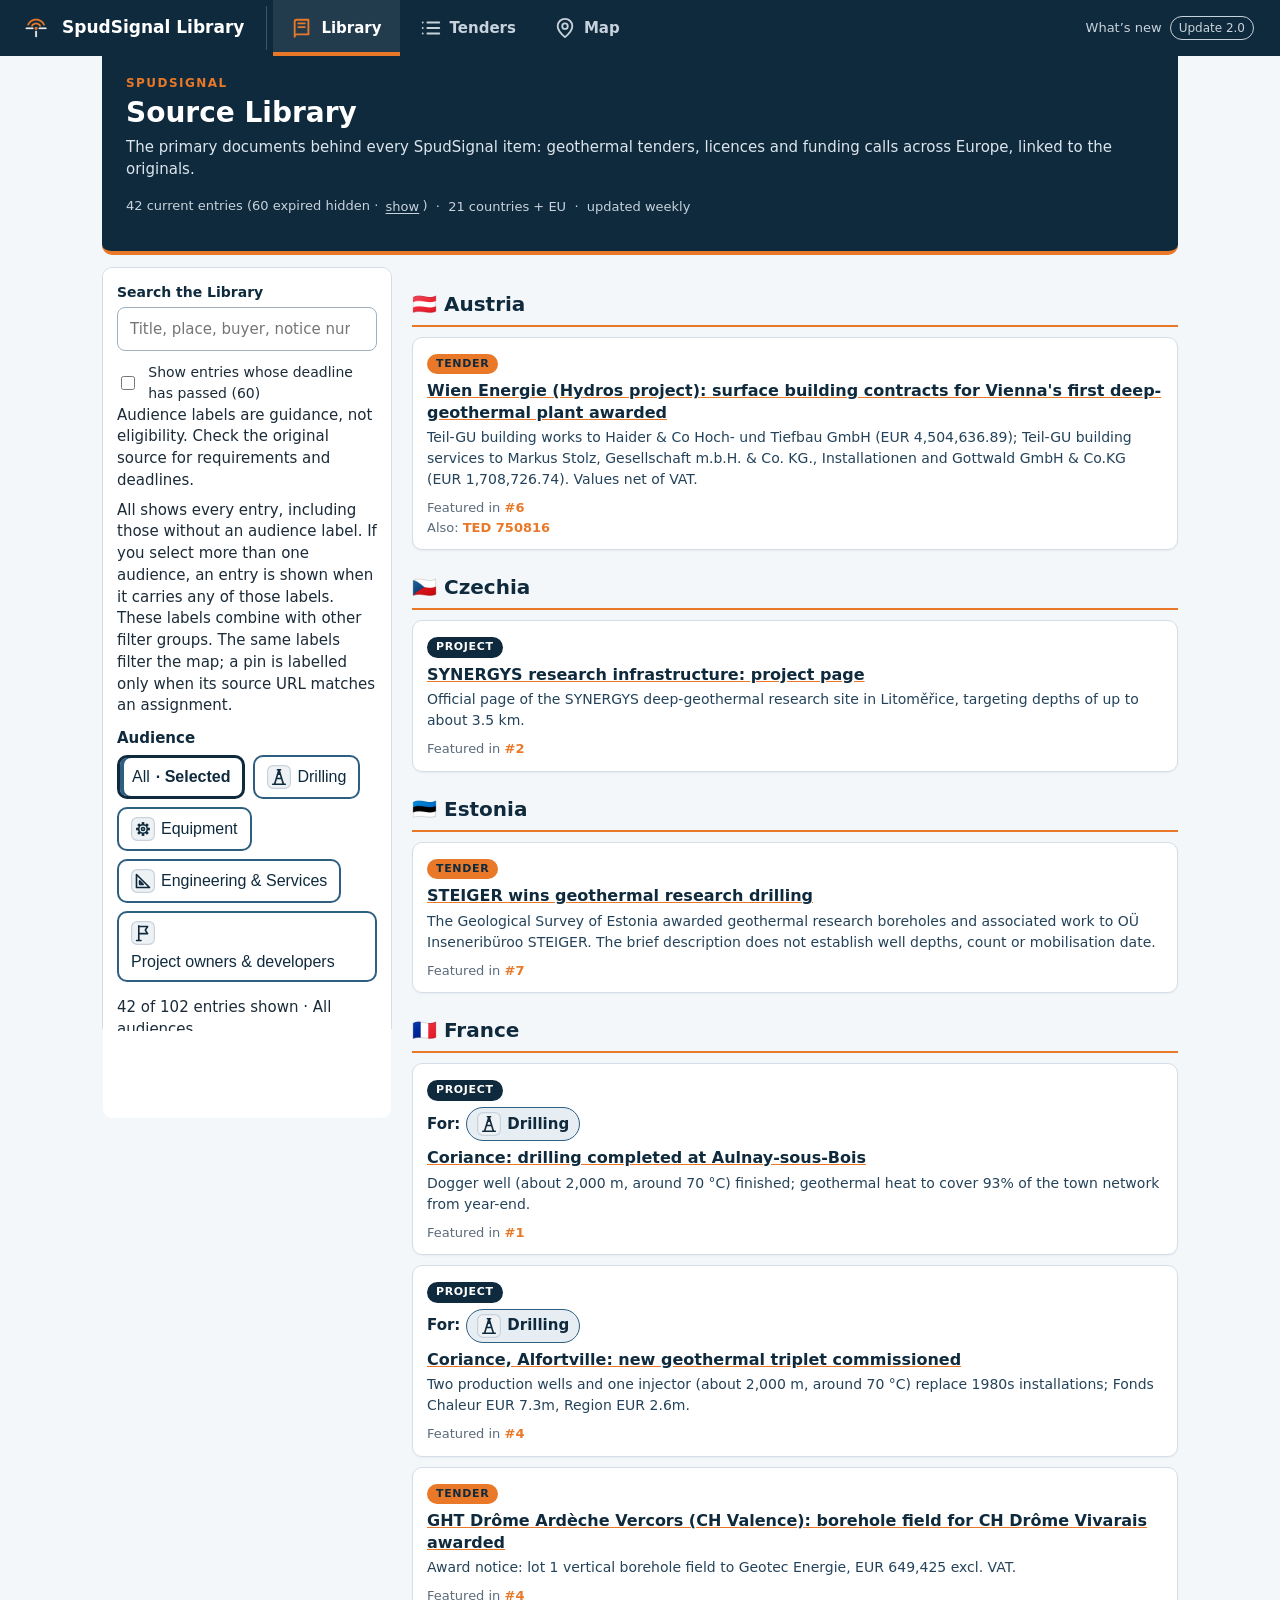
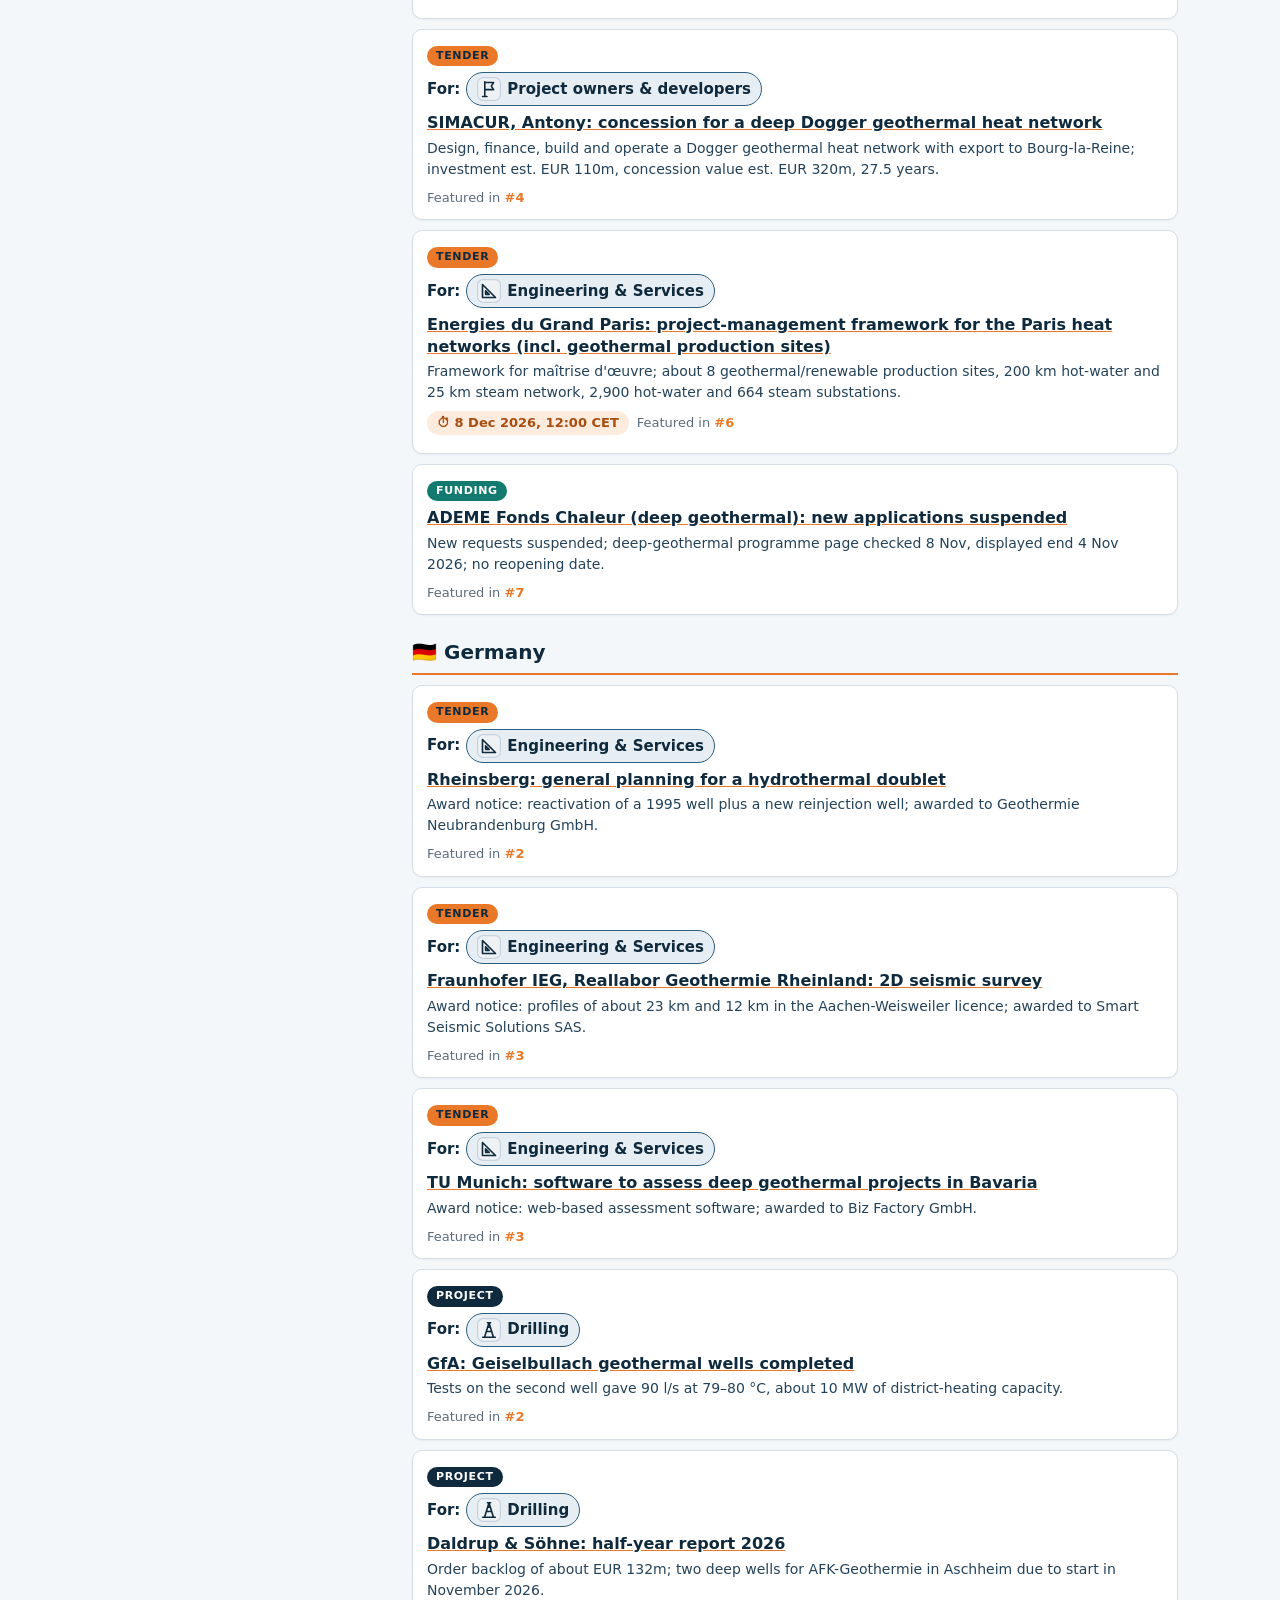
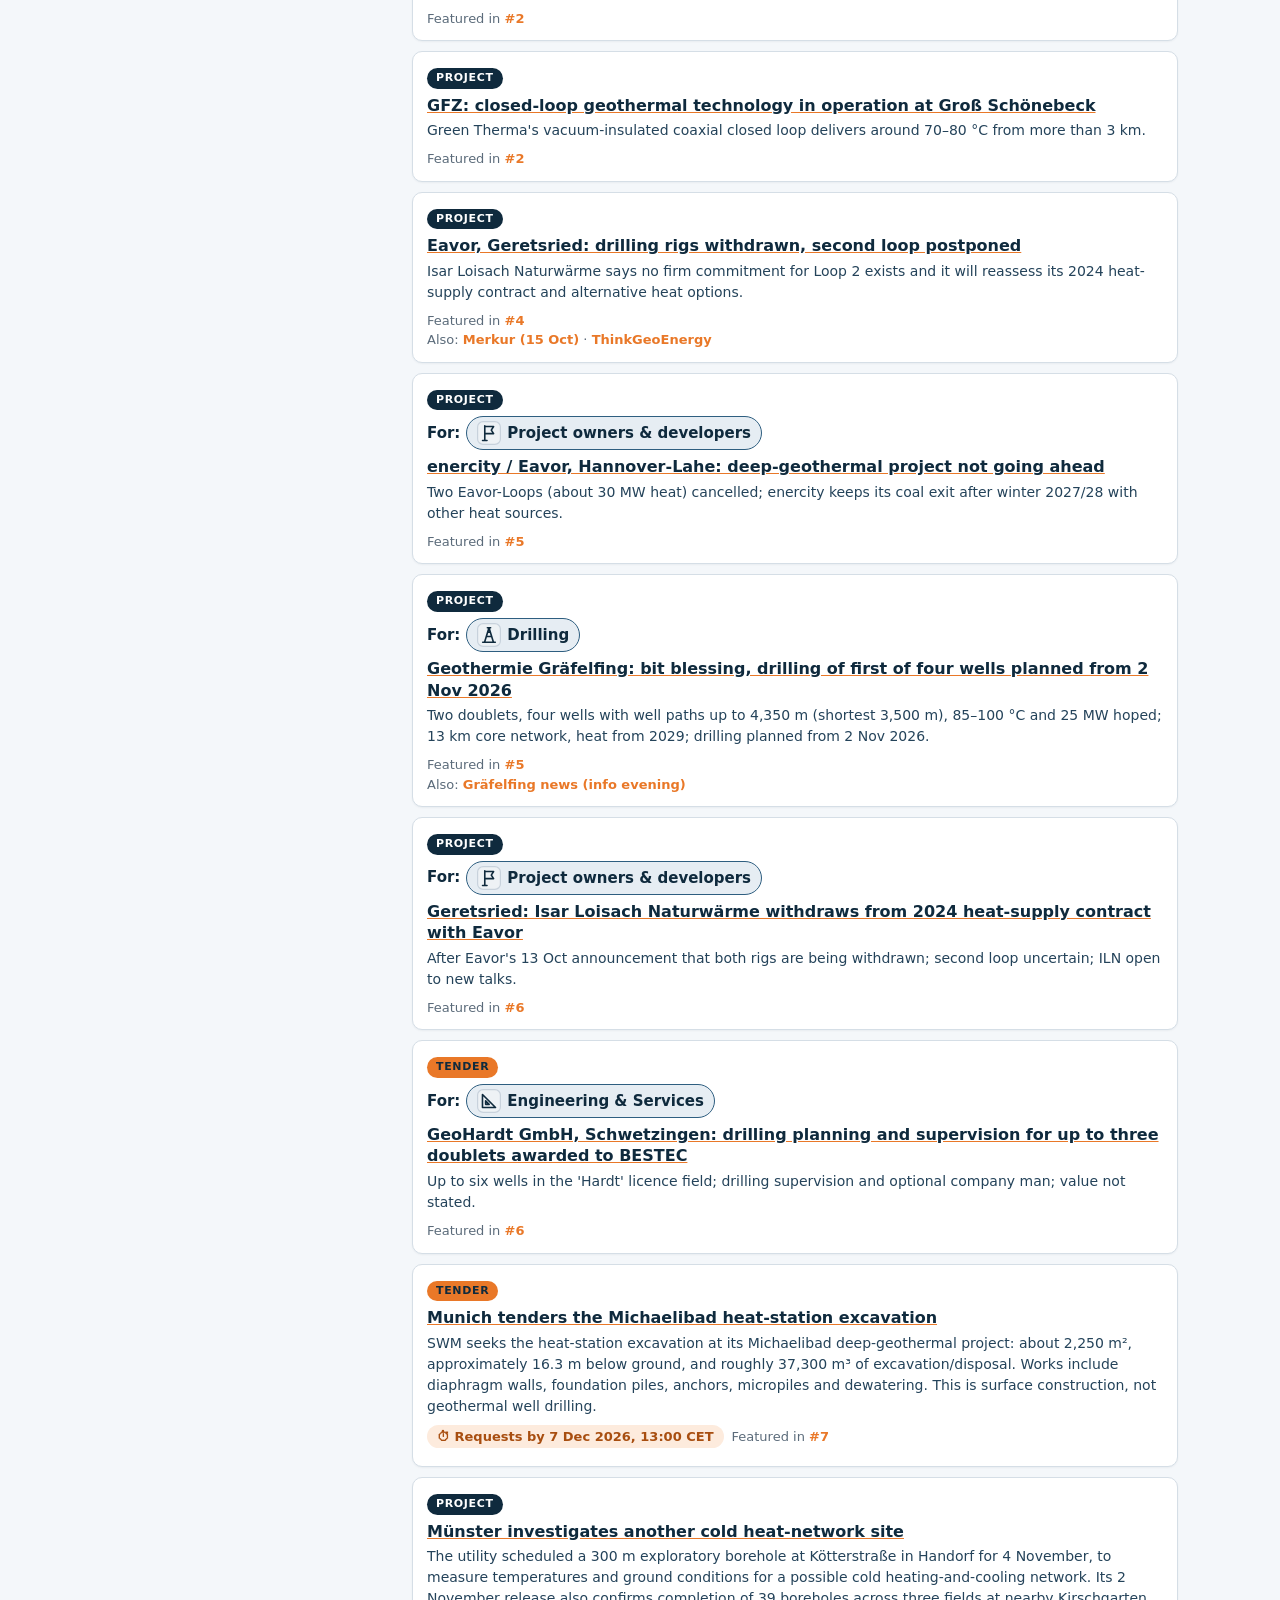
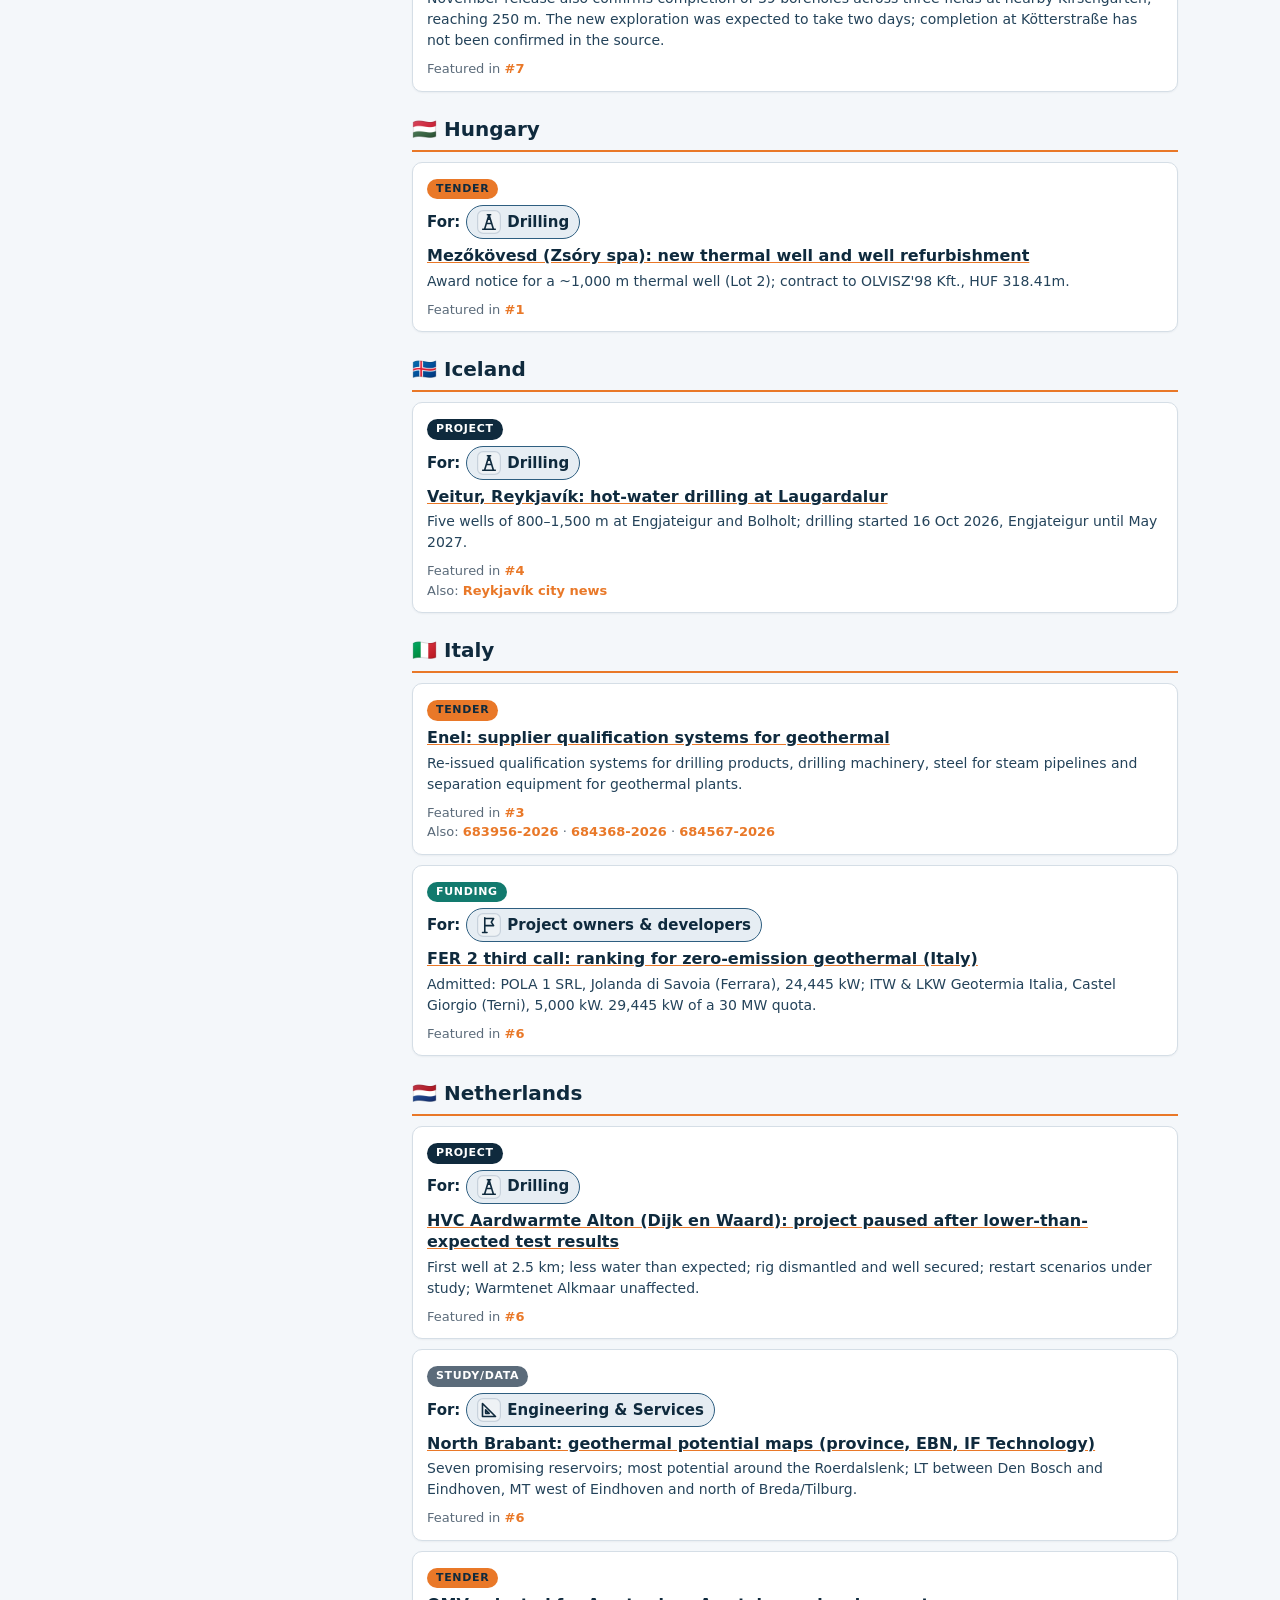
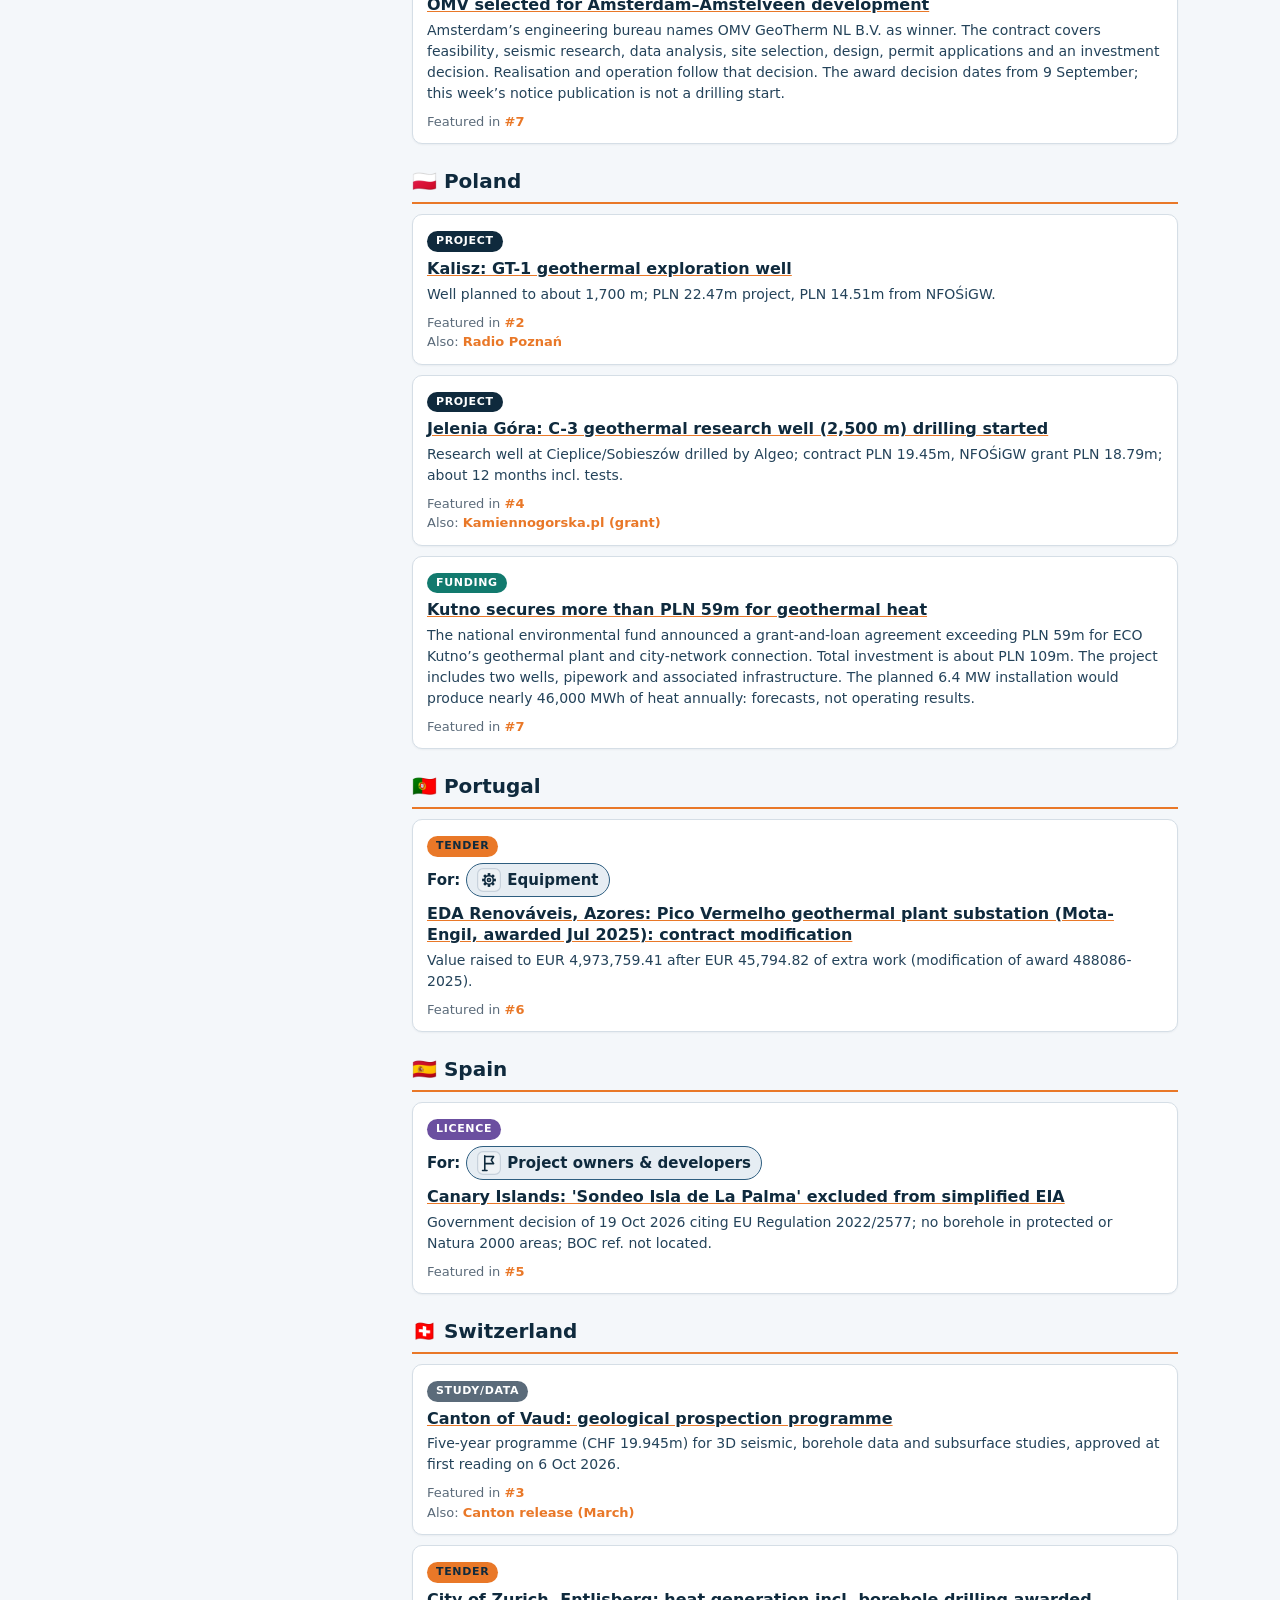
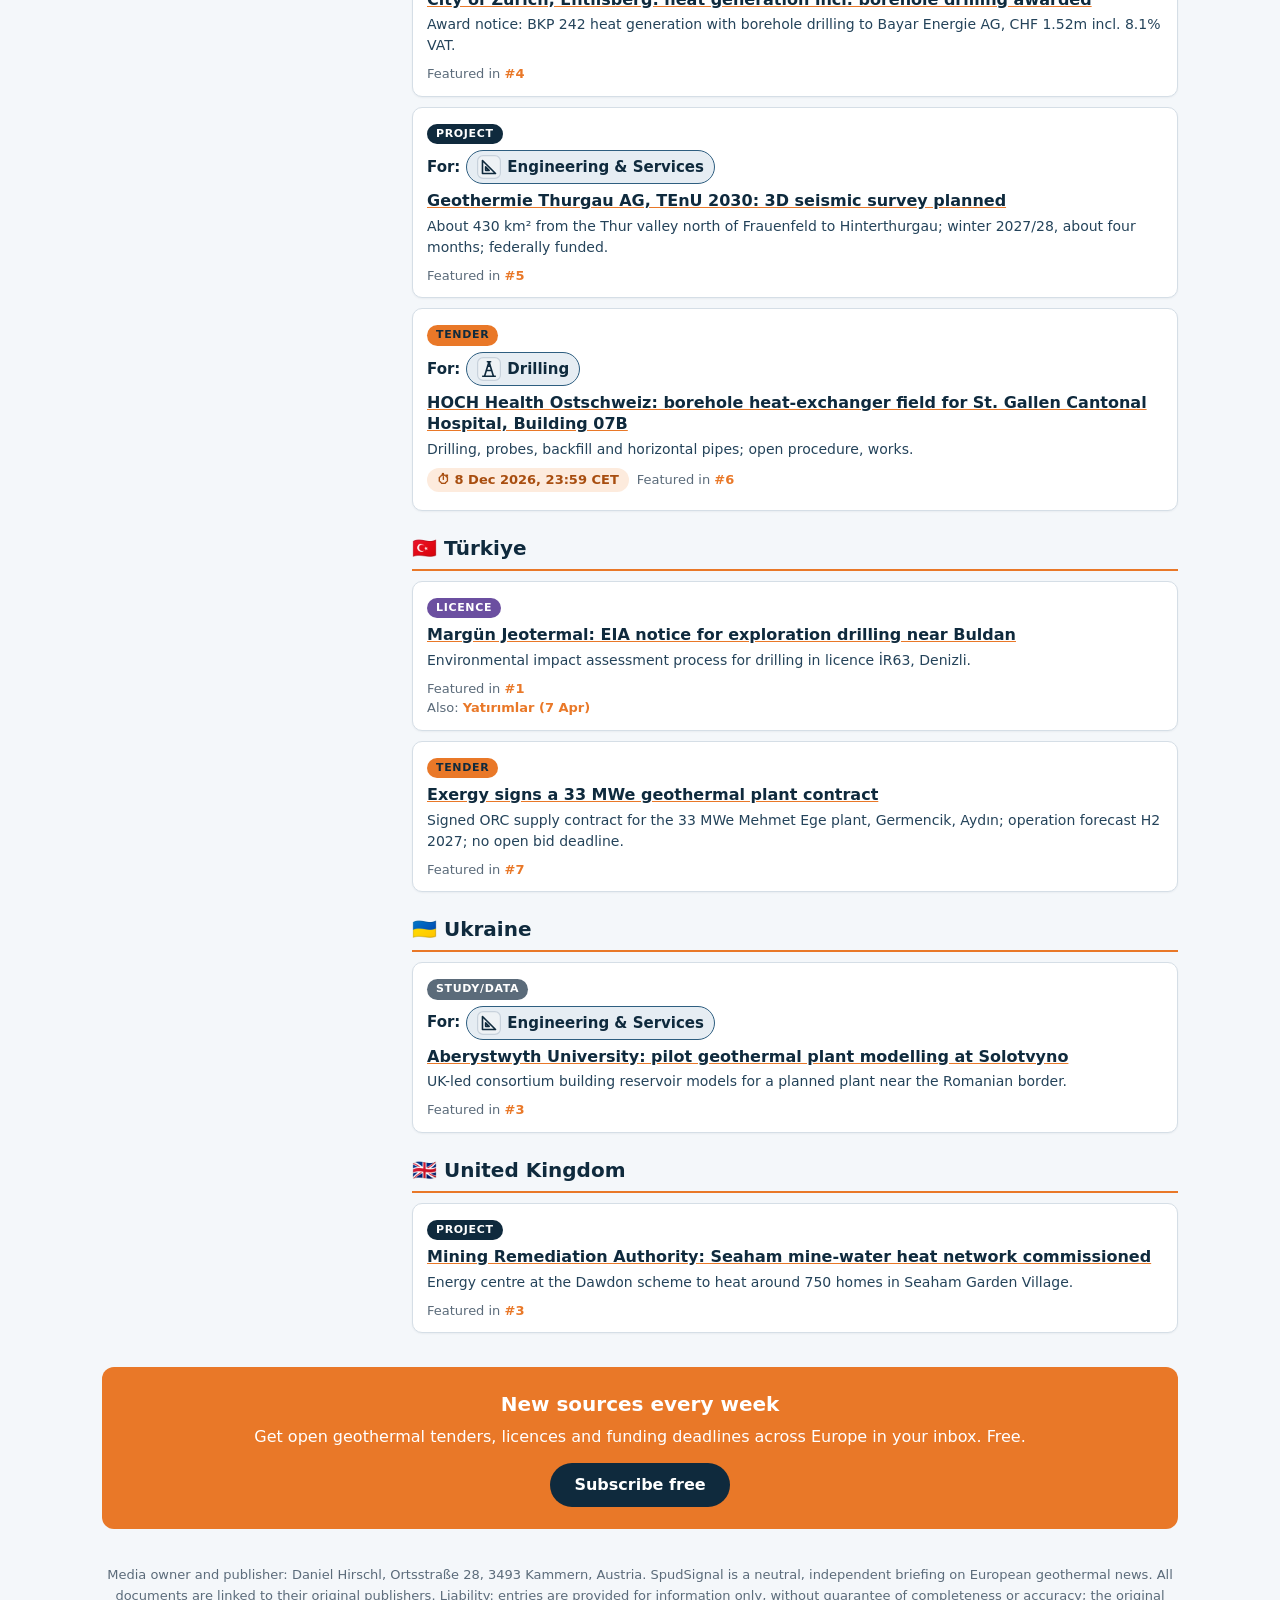
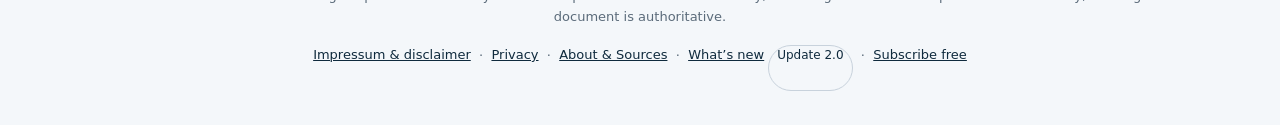
==== commit 0f72e845: "Library: Featured in #8 and #9 links on 8 existing cards (data only) Adds issue URLs #8 (spudsignal-" ====
--- a/index.html
+++ b/index.html
@@ -169,7 +169,7 @@
 
 
 
-</aside><div class="ss-list" id="liblist"><h2 class="ss-h2" id="lib-europeeuwide">🇪🇺 Europe / EU-wide</h2><div class="libcard ss-card" data-audience="" data-audience-approved="false" data-audience-status="untagged" data-deadline="2026-12-01T17:00:00+01:00" data-type="funding"><span class="ss-badge t-funding">Funding</span><p class="ss-ct"><a href="https://ec.europa.eu/info/funding-tenders/opportunities/portal/screen/opportunities/topic-details/horizon-cl5-2026-11-d3-06">Horizon Europe HORIZON-CL5-2026-11-D3-06: resource assessment for deep sedimentary and basement reservoirs</a></p><p class="ss-cd">EUR 18m research and innovation call on methods and models for low-permeability reservoirs at 2,000–6,000 m.</p><p class="ss-cm"><span class="ss-dl">⏱ 1 Dec 2026, 17:00 Brussels time</span><span class="ss-past" hidden="">Deadline passed</span><span>Featured in <a href="https://spudsignal.beehiiv.com/p/spudsignal-1-prenzlau-plant-kaba-well-erzurum-licences">#1</a>, <a href="https://spudsignal.beehiiv.com/p/spudsignal-2-synergys-kit-alsace-well-geiselbullach">#2</a>, <a href="https://spudsignal.beehiiv.com/p/spudsignal-3-ferney-well-linnich-boreholes-seaham-heat">#3</a>, <a href="https://spudsignal.beehiiv.com/p/spudsignal-4-antony-concession-romanian-wells-nigde">#4</a>, <a href="https://spudsignal.beehiiv.com/p/spudsignal-5-kutno-wells-hvc-framework-berlin-la-palma">#5</a>, <a href="https://spudsignal.beehiiv.com/p/spudsignal-6-alton-paused-paris-heat-italys-fer-2">#6</a>, <a href="https://spudsignal.beehiiv.com/p/spudsignal-7-munich-works-kaba-reset-kutno-funding">#7</a></span></p></div><h2 class="ss-h2" id="lib-austria">🇦🇹 Austria</h2><div class="libcard ss-card" data-audience="" data-audience-approved="true" data-audience-status="untagged" data-type="tender"><span class="ss-badge t-tender">Tender</span><p class="ss-ct"><a href="https://ted.europa.eu/en/notice/-/detail/749142-2026">Wien Energie (Hydros project): surface building contracts for Vienna's first deep-geothermal plant awarded</a></p><p class="ss-cd">Teil-GU building works to Haider &amp; Co Hoch- und Tiefbau GmbH (EUR 4,504,636.89); Teil-GU building services to Markus Stolz, Gesellschaft m.b.H. &amp; Co. KG., Installationen and Gottwald GmbH &amp; Co.KG (EUR 1,708,726.74). Values net of VAT.</p><p class="ss-cm"><span>Featured in <a href="https://spudsignal.beehiiv.com/p/spudsignal-6-alton-paused-paris-heat-italys-fer-2">#6</a></span><br/><span>Also: <a href="https://ted.europa.eu/en/notice/-/detail/750816-2026">TED 750816</a></span></p></div><h2 class="ss-h2" id="lib-belgium">🇧🇪 Belgium</h2><div class="libcard ss-card" data-audience="Engineering &amp; Services" data-audience-approved="true" data-audience-status="reviewed" data-deadline="2026-10-14T10:00:00+02:00" data-past-build="1" data-type="tender"><span class="ss-badge t-tender">Tender</span><!--auds--><span class="auds" data-audience-status="reviewed"><span class="audfor">For:</span><span class="aud"><img alt="" class="audsym" height="24" src="/symbols/aud-engineering.svg" width="24"/><span class="audname">Engineering &amp; Services</span></span></span><!--/auds--><p class="ss-ct"><a href="https://ted.europa.eu/en/notice/-/detail/620241-2026">Flanders: gravity and magnetotelluric surveys, Brabant Massif</a></p><p class="ss-cd">Geophysical surveys for deep geothermal and critical raw materials in the Brabant Massif.</p><p class="ss-cm"><span class="ss-dl past">⏱ 14 Oct 2026, 10:00 CEST</span><span class="ss-past" hidden="">Deadline passed</span><span>expired</span><span>Featured in <a href="https://spudsignal.beehiiv.com/p/spudsignal-1-prenzlau-plant-kaba-well-erzurum-licences">#1</a>, <a href="https://spudsignal.beehiiv.com/p/spudsignal-2-synergys-kit-alsace-well-geiselbullach">#2</a>, <a href="https://spudsignal.beehiiv.com/p/spudsignal-3-ferney-well-linnich-boreholes-seaham-heat">#3</a></span></p></div><h2 class="ss-h2" id="lib-czechia">🇨🇿 Czechia</h2><div class="libcard ss-card" data-audience="Equipment" data-audience-approved="true" data-audience-status="reviewed" data-deadline="2026-11-09T10:00:00+01:00" data-past-build="1" data-type="tender"><span class="ss-badge t-tender">Tender</span><!--auds--><span class="auds" data-audience-status="reviewed"><span class="audfor">For:</span><span class="aud"><img alt="" class="audsym" height="24" src="/symbols/aud-equipment.svg" width="24"/><span class="audname">Equipment</span></span></span><!--/auds--><p class="ss-ct"><a href="https://ted.europa.eu/en/notice/-/detail/674260-2026">Charles University: wellhead and frac tree for SYNERGYS</a></p><p class="ss-cd">Supply of wellhead and frac-tree equipment, with installation, for deep geothermal wells at the SYNERGYS research site in Litoměřice. Est. CZK 9.8m.</p><p class="ss-cm"><span class="ss-dl past">⏱ 9 Nov 2026, 10:00 CET (extended from 5 Nov)</span><span class="ss-past" hidden="">Deadline passed</span><span>expired</span><span>Featured in <a href="https://spudsignal.beehiiv.com/p/spudsignal-2-synergys-kit-alsace-well-geiselbullach">#2</a>, <a href="https://spudsignal.beehiiv.com/p/spudsignal-3-ferney-well-linnich-boreholes-seaham-heat">#3</a>, <a href="https://spudsignal.beehiiv.com/p/spudsignal-4-antony-concession-romanian-wells-nigde">#4</a>, <a href="https://spudsignal.beehiiv.com/p/spudsignal-5-kutno-wells-hvc-framework-berlin-la-palma">#5</a>, <a href="https://spudsignal.beehiiv.com/p/spudsignal-6-alton-paused-paris-heat-italys-fer-2">#6</a></span><br/><span>Also: <a href="https://ted.europa.eu/en/notice/-/detail/684005-2026">change notice 684005-2026</a></span></p></div><div class="libcard ss-card" data-audience="Equipment" data-audience-approved="true" data-audience-status="reviewed" data-deadline="2026-11-06T10:00:00+01:00" data-past-build="1" data-type="tender"><span class="ss-badge t-tender">Tender</span><!--auds--><span class="auds" data-audience-status="reviewed"><span class="audfor">For:</span><span class="aud"><img alt="" class="audsym" height="24" src="/symbols/aud-equipment.svg" width="24"/><span class="audname">Equipment</span></span></span><!--/auds--><p class="ss-ct"><a href="https://ted.europa.eu/en/notice/-/detail/679859-2026">Charles University: liner hanger for SYNERGYS</a></p><p class="ss-cd">Supply of liner-hanger equipment, with installation, for the SYNERGYS deep wells. Est. CZK 9.8m.</p><p class="ss-cm"><span class="ss-dl past">⏱ 6 Nov 2026, 10:00 CET</span><span class="ss-past" hidden="">Deadline passed</span><span>expired</span><span>Featured in <a href="https://spudsignal.beehiiv.com/p/spudsignal-2-synergys-kit-alsace-well-geiselbullach">#2</a>, <a href="https://spudsignal.beehiiv.com/p/spudsignal-3-ferney-well-linnich-boreholes-seaham-heat">#3</a>, <a href="https://spudsignal.beehiiv.com/p/spudsignal-4-antony-concession-romanian-wells-nigde">#4</a>, <a href="https://spudsignal.beehiiv.com/p/spudsignal-5-kutno-wells-hvc-framework-berlin-la-palma">#5</a>, <a href="https://spudsignal.beehiiv.com/p/spudsignal-6-alton-paused-paris-heat-italys-fer-2">#6</a></span></p></div><div class="libcard ss-card" data-audience="Drilling" data-audience-approved="true" data-audience-status="reviewed" data-deadline="2026-09-22T23:59:00+02:00" data-past-build="1" data-type="tender"><span class="ss-badge t-tender">Tender</span><!--auds--><span class="auds" data-audience-status="reviewed"><span class="audfor">For:</span><span class="aud"><img alt="" class="audsym" height="24" src="/symbols/aud-drilling.svg" width="24"/><span class="audname">Drilling</span></span></span><!--/auds--><p class="ss-ct"><a href="https://ted.europa.eu/en/notice/-/detail/637856-2026">Charles University: day-rate drilling services with rig for SYNERGYS</a></p><p class="ss-cd">Drilling services with a rig, est. CZK 70m for 150 days; offers closed 22 Sep 2026.</p><p class="ss-cm"><span class="ss-dl past">⏱ 22 Sep 2026</span><span class="ss-past" hidden="">Deadline passed</span><span>expired</span><span>Featured in <a href="https://spudsignal.beehiiv.com/p/spudsignal-2-synergys-kit-alsace-well-geiselbullach">#2</a></span></p></div><div class="libcard ss-card" data-audience="" data-audience-approved="false" data-audience-status="untagged" data-type="project"><span class="ss-badge t-project">Project</span><p class="ss-ct"><a href="https://www.synergys.cz/cz/o-synergys/projekt">SYNERGYS research infrastructure: project page</a></p><p class="ss-cd">Official page of the SYNERGYS deep-geothermal research site in Litoměřice, targeting depths of up to about 3.5 km.</p><p class="ss-cm"><span>Featured in <a href="https://spudsignal.beehiiv.com/p/spudsignal-2-synergys-kit-alsace-well-geiselbullach">#2</a></span></p></div><div class="libcard ss-card" data-audience="Drilling" data-audience-approved="true" data-audience-status="reviewed" data-deadline="2026-10-30T15:00:00+01:00" data-past-build="1" data-type="tender"><span class="ss-badge t-tender">Tender</span><!--auds--><span class="auds" data-audience-status="reviewed"><span class="audfor">For:</span><span class="aud"><img alt="" class="audsym" height="24" src="/symbols/aud-drilling.svg" width="24"/><span class="audname">Drilling</span></span></span><!--/auds--><p class="ss-ct"><a href="https://ted.europa.eu/en/notice/-/detail/670200-2026">Litoměřice SYNERGYS/USES4HEAT: 100 shallow boreholes for BTES heat storage</a></p><p class="ss-cd">100 boreholes of 100 m (plus 30 optional) for borehole thermal energy storage fields. Est. CZK 35m.</p><p class="ss-cm"><span class="ss-dl past">⏱ 30 Oct 2026, 15:00 CET</span><span class="ss-past" hidden="">Deadline passed</span><span>expired</span><span>Featured in <a href="https://spudsignal.beehiiv.com/p/spudsignal-2-synergys-kit-alsace-well-geiselbullach">#2</a>, <a href="https://spudsignal.beehiiv.com/p/spudsignal-3-ferney-well-linnich-boreholes-seaham-heat">#3</a>, <a href="https://spudsignal.beehiiv.com/p/spudsignal-4-antony-concession-romanian-wells-nigde">#4</a></span></p></div><div class="libcard ss-card" data-audience="Drilling" data-audience-approved="true" data-audience-status="reviewed" data-deadline="2026-11-06T15:00:00+01:00" data-past-build="1" data-type="tender"><span class="ss-badge t-tender">Tender</span><!--auds--><span class="auds" data-audience-status="reviewed"><span class="audfor">For:</span><span class="aud"><img alt="" class="audsym" height="24" src="/symbols/aud-drilling.svg" width="24"/><span class="audname">Drilling</span></span></span><!--/auds--><p class="ss-ct"><a href="https://ted.europa.eu/en/notice/-/detail/730837-2026">Litoměřice SYNERGYS/USES4HEAT: 100 shallow boreholes for BTES heat storage (co-buyer Univerzita Karlova)</a></p><p class="ss-cd"></p><p class="ss-cm"><span class="ss-dl past">⏱ 6 Nov, 15:00 CET, co-buyer Univerzita Karlova (TED 730837-2026)</span><span class="ss-past" hidden="">Deadline passed</span><span>expired</span><span>Featured in <a href="https://spudsignal.beehiiv.com/p/spudsignal-5-kutno-wells-hvc-framework-berlin-la-palma">#5</a>, <a href="https://spudsignal.beehiiv.com/p/spudsignal-6-alton-paused-paris-heat-italys-fer-2">#6</a></span></p></div><h2 class="ss-h2" id="lib-estonia">🇪🇪 Estonia</h2><div class="libcard ss-card" data-audience="" data-audience-approved="false" data-audience-status="unassigned" data-type="tender"><span class="ss-badge t-tender">Tender</span><p class="ss-ct"><a href="https://ted.europa.eu/en/notice/-/detail/770504-2026">STEIGER wins geothermal research drilling</a></p><p class="ss-cd">The Geological Survey of Estonia awarded geothermal research boreholes and associated work to OÜ Inseneribüroo STEIGER. The brief description does not establish well depths, count or mobilisation date.</p><p class="ss-cm"><span>Featured in <a href="https://spudsignal.beehiiv.com/p/spudsignal-7-munich-works-kaba-reset-kutno-funding">#7</a></span></p></div><h2 class="ss-h2" id="lib-france">🇫🇷 France</h2><div class="libcard ss-card" data-audience="Engineering &amp; Services" data-audience-approved="true" data-audience-status="reviewed" data-deadline="2026-11-10T16:00:00+01:00" data-past-build="1" data-type="tender"><span class="ss-badge t-tender">Tender</span><!--auds--><span class="auds" data-audience-status="reviewed"><span class="audfor">For:</span><span class="aud"><img alt="" class="audsym" height="24" src="/symbols/aud-engineering.svg" width="24"/><span class="audname">Engineering &amp; Services</span></span></span><!--/auds--><p class="ss-ct"><a href="https://www.boamp.fr/pages/avis/?q=idweb:26-97695">Terrinnov, Ferney-Voltaire: project management for a geothermal exploration well</a></p><p class="ss-cd">Maîtrise d'oeuvre for an exploration well in the ZAC Ferney Genève Innovation, intended for a future doublet; works budget EUR 2.22m excl. VAT.</p><p class="ss-cm"><span class="ss-dl past">⏱ 10 Nov 2026, 16:00 CET</span><span class="ss-past" hidden="">Deadline passed</span><span>expired</span><span>Featured in <a href="https://spudsignal.beehiiv.com/p/spudsignal-3-ferney-well-linnich-boreholes-seaham-heat">#3</a>, <a href="https://spudsignal.beehiiv.com/p/spudsignal-4-antony-concession-romanian-wells-nigde">#4</a>, <a href="https://spudsignal.beehiiv.com/p/spudsignal-5-kutno-wells-hvc-framework-berlin-la-palma">#5</a>, <a href="https://spudsignal.beehiiv.com/p/spudsignal-6-alton-paused-paris-heat-italys-fer-2">#6</a></span></p></div><div class="libcard ss-card" data-audience="Engineering &amp; Services" data-audience-approved="true" data-audience-status="reviewed" data-deadline="2026-11-24T12:00:00+01:00" data-type="tender"><span class="ss-badge t-tender">Tender</span><!--auds--><span class="auds" data-audience-status="reviewed"><span class="audfor">For:</span><span class="aud"><img alt="" class="audsym" height="24" src="/symbols/aud-engineering.svg" width="24"/><span class="audname">Engineering &amp; Services</span></span></span><!--/auds--><p class="ss-ct"><a href="https://www.boamp.fr/pages/avis/?q=idweb:26-95181">Sauer-Pechelbronn: study to convert an existing well into a deep geothermal probe</a></p><p class="ss-cd">13-month study on the Hélions 2 well at Preuschdorf and reuse options for the Les Cybéliades well at Morsbronn-les-Bains.</p><p class="ss-cm"><span class="ss-dl">⏱ 24 Nov 2026, 12:00 CET</span><span class="ss-past" hidden="">Deadline passed</span><span>Featured in <a href="https://spudsignal.beehiiv.com/p/spudsignal-2-synergys-kit-alsace-well-geiselbullach">#2</a>, <a href="https://spudsignal.beehiiv.com/p/spudsignal-3-ferney-well-linnich-boreholes-seaham-heat">#3</a>, <a href="https://spudsignal.beehiiv.com/p/spudsignal-4-antony-concession-romanian-wells-nigde">#4</a>, <a href="https://spudsignal.beehiiv.com/p/spudsignal-5-kutno-wells-hvc-framework-berlin-la-palma">#5</a>, <a href="https://spudsignal.beehiiv.com/p/spudsignal-6-alton-paused-paris-heat-italys-fer-2">#6</a></span></p></div><div class="libcard ss-card" data-audience="Drilling" data-audience-approved="true" data-audience-status="reviewed" data-deadline="2026-10-26T13:00:00+01:00" data-past-build="1" data-type="tender"><span class="ss-badge t-tender">Tender</span><!--auds--><span class="auds" data-audience-status="reviewed"><span class="audfor">For:</span><span class="aud"><img alt="" class="audsym" height="24" src="/symbols/aud-drilling.svg" width="24"/><span class="audname">Drilling</span></span></span><!--/auds--><p class="ss-ct"><a href="https://www.boamp.fr/pages/avis/?q=idweb:26-93304">Pessac, Bellegrave: new geothermal heat network, Lot 01 'Forages'</a></p><p class="ss-cd">Drilling lot plus plant lots for a new heat network; the update made acid injection an optional tranche.</p><p class="ss-cm"><span class="ss-dl past">⏱ 26 Oct 2026, 13:00 CET</span><span class="ss-past" hidden="">Deadline passed</span><span>expired</span><span>Featured in <a href="https://spudsignal.beehiiv.com/p/spudsignal-1-prenzlau-plant-kaba-well-erzurum-licences">#1</a>, <a href="https://spudsignal.beehiiv.com/p/spudsignal-2-synergys-kit-alsace-well-geiselbullach">#2</a>, <a href="https://spudsignal.beehiiv.com/p/spudsignal-3-ferney-well-linnich-boreholes-seaham-heat">#3</a>, <a href="https://spudsignal.beehiiv.com/p/spudsignal-4-antony-concession-romanian-wells-nigde">#4</a></span><br/><span>Also: <a href="https://www.boamp.fr/pages/avis/?q=idweb:26-94401">update 26-94401</a></span></p></div><div class="libcard ss-card" data-audience="Engineering &amp; Services" data-audience-approved="true" data-audience-status="reviewed" data-deadline="2026-11-18T12:00:00+01:00" data-past-build="1" data-type="tender"><span class="ss-badge t-tender">Tender</span><!--auds--><span class="auds" data-audience-status="reviewed"><span class="audfor">For:</span><span class="aud"><img alt="" class="audsym" height="24" src="/symbols/aud-engineering.svg" width="24"/><span class="audname">Engineering &amp; Services</span></span></span><!--/auds--><p class="ss-ct"><a href="https://ted.europa.eu/en/notice/-/detail/696202-2026">UniGéo (Pantin, Les Lilas, Le Pré-Saint-Gervais, Romainville): project-management framework</a></p><p class="ss-cd">Framework for project management of the geothermal network's surface installations and extensions. Est. EUR 1.7m.</p><p class="ss-cm"><span class="ss-dl past">⏱ 18 Nov 2026, 12:00 CET</span><span class="ss-past" hidden="">Deadline passed</span><span>expired</span><span>Featured in <a href="https://spudsignal.beehiiv.com/p/spudsignal-3-ferney-well-linnich-boreholes-seaham-heat">#3</a>, <a href="https://spudsignal.beehiiv.com/p/spudsignal-4-antony-concession-romanian-wells-nigde">#4</a>, <a href="https://spudsignal.beehiiv.com/p/spudsignal-5-kutno-wells-hvc-framework-berlin-la-palma">#5</a>, <a href="https://spudsignal.beehiiv.com/p/spudsignal-6-alton-paused-paris-heat-italys-fer-2">#6</a></span></p></div><div class="libcard ss-card" data-audience="Drilling" data-audience-approved="true" data-audience-status="reviewed" data-deadline="2026-11-05T12:00:00+01:00" data-past-build="1" data-type="tender"><span class="ss-badge t-tender">Tender</span><!--auds--><span class="auds" data-audience-status="reviewed"><span class="audfor">For:</span><span class="aud"><img alt="" class="audsym" height="24" src="/symbols/aud-drilling.svg" width="24"/><span class="audname">Drilling</span></span></span><!--/auds--><p class="ss-ct"><a href="https://www.boamp.fr/pages/avis/?q=idweb:26-95465">Syndicat ValDem, Vendôme: Lot 3 'Forages'</a></p><p class="ss-cd">Energy renovation with borehole geothermal heating.</p><p class="ss-cm"><span class="ss-dl past">⏱ 5 Nov 2026, 12:00 CET</span><span class="ss-past" hidden="">Deadline passed</span><span>expired</span><span>Featured in <a href="https://spudsignal.beehiiv.com/p/spudsignal-2-synergys-kit-alsace-well-geiselbullach">#2</a>, <a href="https://spudsignal.beehiiv.com/p/spudsignal-3-ferney-well-linnich-boreholes-seaham-heat">#3</a>, <a href="https://spudsignal.beehiiv.com/p/spudsignal-4-antony-concession-romanian-wells-nigde">#4</a>, <a href="https://spudsignal.beehiiv.com/p/spudsignal-5-kutno-wells-hvc-framework-berlin-la-palma">#5</a>, <a href="https://spudsignal.beehiiv.com/p/spudsignal-6-alton-paused-paris-heat-italys-fer-2">#6</a></span></p></div><div class="libcard ss-card" data-audience="Drilling|Equipment" data-audience-approved="true" data-audience-status="reviewed" data-deadline="2026-10-19T12:00:00+02:00" data-past-build="1" data-type="tender"><span class="ss-badge t-tender">Tender</span><!--auds--><span class="auds" data-audience-status="reviewed"><span class="audfor">For:</span><span class="aud"><img alt="" class="audsym" height="24" src="/symbols/aud-drilling.svg" width="24"/><span class="audname">Drilling</span></span><span class="aud"><img alt="" class="audsym" height="24" src="/symbols/aud-equipment.svg" width="24"/><span class="audname">Equipment</span></span></span><!--/auds--><p class="ss-ct"><a href="https://www.boamp.fr/pages/avis/?q=idweb:26-92903">GEVES, Erdre-en-Anjou: geothermal heat pump, lots 'Forage' and 'PAC Géothermie'</a></p><p class="ss-cd">Drilling and geothermal heat pump lots; site visit mandatory.</p><p class="ss-cm"><span class="ss-dl past">⏱ 19 Oct 2026, 12:00 CEST</span><span class="ss-past" hidden="">Deadline passed</span><span>expired</span><span>Featured in <a href="https://spudsignal.beehiiv.com/p/spudsignal-1-prenzlau-plant-kaba-well-erzurum-licences">#1</a>, <a href="https://spudsignal.beehiiv.com/p/spudsignal-2-synergys-kit-alsace-well-geiselbullach">#2</a>, <a href="https://spudsignal.beehiiv.com/p/spudsignal-3-ferney-well-linnich-boreholes-seaham-heat">#3</a></span></p></div><div class="libcard ss-card" data-audience="" data-audience-approved="false" data-audience-status="untagged" data-deadline="2026-10-26T12:00:00+01:00" data-past-build="1" data-type="tender"><span class="ss-badge t-tender">Tender</span><p class="ss-ct"><a href="https://www.boamp.fr/pages/avis/?q=idweb:26-92772">Saint-Pierre-d'Eyraud: school heat network, Lot 2 'Sondes géothermiques'</a></p><p class="ss-cd">Borehole heat exchanger lot for a school heat network in the Dordogne.</p><p class="ss-cm"><span class="ss-dl past">⏱ 26 Oct 2026, 12:00 CET</span><span class="ss-past" hidden="">Deadline passed</span><span>expired</span><span>Featured in <a href="https://spudsignal.beehiiv.com/p/spudsignal-1-prenzlau-plant-kaba-well-erzurum-licences">#1</a>, <a href="https://spudsignal.beehiiv.com/p/spudsignal-2-synergys-kit-alsace-well-geiselbullach">#2</a>, <a href="https://spudsignal.beehiiv.com/p/spudsignal-3-ferney-well-linnich-boreholes-seaham-heat">#3</a>, <a href="https://spudsignal.beehiiv.com/p/spudsignal-4-antony-concession-romanian-wells-nigde">#4</a></span></p></div><div class="libcard ss-card" data-audience="" data-audience-approved="false" data-audience-status="untagged" data-deadline="2026-10-12T14:00:00+02:00" data-past-build="1" data-type="tender"><span class="ss-badge t-tender">Tender</span><p class="ss-ct"><a href="https://ted.europa.eu/en/notice/-/detail/630201-2026">Douvaine: Lot 2 'Sondes Géothermie'</a></p><p class="ss-cd">Borehole heat exchanger lot in a building contract.</p><p class="ss-cm"><span class="ss-dl past">⏱ 12 Oct 2026, 14:00 CEST</span><span class="ss-past" hidden="">Deadline passed</span><span>expired</span><span>Featured in <a href="https://spudsignal.beehiiv.com/p/spudsignal-1-prenzlau-plant-kaba-well-erzurum-licences">#1</a>, <a href="https://spudsignal.beehiiv.com/p/spudsignal-2-synergys-kit-alsace-well-geiselbullach">#2</a></span></p></div><div class="libcard ss-card" data-audience="" data-audience-approved="false" data-audience-status="untagged" data-deadline="2026-10-16T12:00:00+02:00" data-past-build="1" data-type="tender"><span class="ss-badge t-tender">Tender</span><p class="ss-ct"><a href="https://ted.europa.eu/en/notice/-/detail/637921-2026">Meyzieu: Lot 14 'Géothermie'</a></p><p class="ss-cd">Geothermal lot in a building contract; requests to participate.</p><p class="ss-cm"><span class="ss-dl past">⏱ 16 Oct 2026, 12:00 CEST</span><span class="ss-past" hidden="">Deadline passed</span><span>expired</span><span>Featured in <a href="https://spudsignal.beehiiv.com/p/spudsignal-1-prenzlau-plant-kaba-well-erzurum-licences">#1</a>, <a href="https://spudsignal.beehiiv.com/p/spudsignal-2-synergys-kit-alsace-well-geiselbullach">#2</a>, <a href="https://spudsignal.beehiiv.com/p/spudsignal-3-ferney-well-linnich-boreholes-seaham-heat">#3</a></span></p></div><div class="libcard ss-card" data-audience="Project owners &amp; developers" data-audience-approved="true" data-audience-status="reviewed" data-deadline="2026-11-16T17:00:00+01:00" data-past-build="1" data-type="funding"><span class="ss-badge t-funding">Funding</span><!--auds--><span class="auds" data-audience-status="reviewed"><span class="audfor">For:</span><span class="aud"><img alt="" class="audsym" height="24" src="/symbols/aud-owners.svg" width="24"/><span class="audname">Project owners &amp; developers</span></span></span><!--/auds--><p class="ss-ct"><a href="https://www.europeidf.fr/sites/default/files/AAP_FEDER2026_G%C3%A9othermie.pdf">Île-de-France ERDF call 2026: geothermal heat and cold</a></p><p class="ss-cd">Regional ERDF call for geothermal heat and cold production and distribution.</p><p class="ss-cm"><span class="ss-dl past">⏱ 16 Nov 2026, 17:00 (no zone stated)</span><span class="ss-past" hidden="">Deadline passed</span><span>expired</span><span>Featured in <a href="https://spudsignal.beehiiv.com/p/spudsignal-3-ferney-well-linnich-boreholes-seaham-heat">#3</a>, <a href="https://spudsignal.beehiiv.com/p/spudsignal-4-antony-concession-romanian-wells-nigde">#4</a>, <a href="https://spudsignal.beehiiv.com/p/spudsignal-5-kutno-wells-hvc-framework-berlin-la-palma">#5</a>, <a href="https://spudsignal.beehiiv.com/p/spudsignal-6-alton-paused-paris-heat-italys-fer-2">#6</a>, <a href="https://spudsignal.beehiiv.com/p/spudsignal-7-munich-works-kaba-reset-kutno-funding">#7</a></span></p></div><div class="libcard ss-card" data-audience="Drilling" data-audience-approved="true" data-audience-status="reviewed" data-type="project"><span class="ss-badge t-project">Project</span><!--auds--><span class="auds" data-audience-status="reviewed"><span class="audfor">For:</span><span class="aud"><img alt="" class="audsym" height="24" src="/symbols/aud-drilling.svg" width="24"/><span class="audname">Drilling</span></span></span><!--/auds--><p class="ss-ct"><a href="https://groupe-coriance.fr/2026/09/25/aulnay-sous-bois-clap-de-fin-pour-le-forage-de-la-geothermie/">Coriance: drilling completed at Aulnay-sous-Bois</a></p><p class="ss-cd">Dogger well (about 2,000 m, around 70 °C) finished; geothermal heat to cover 93% of the town network from year-end.</p><p class="ss-cm"><span>Featured in <a href="https://spudsignal.beehiiv.com/p/spudsignal-1-prenzlau-plant-kaba-well-erzurum-licences">#1</a></span></p></div><div class="libcard ss-card" data-audience="Drilling" data-audience-approved="true" data-audience-status="reviewed" data-type="project"><span class="ss-badge t-project">Project</span><!--auds--><span class="auds" data-audience-status="reviewed"><span class="audfor">For:</span><span class="aud"><img alt="" class="audsym" height="24" src="/symbols/aud-drilling.svg" width="24"/><span class="audname">Drilling</span></span></span><!--/auds--><p class="ss-ct"><a href="https://groupe-coriance.fr/2026/10/15/alfortville-mise-en-service-du-triplet-de-geothermie/">Coriance, Alfortville: new geothermal triplet commissioned</a></p><p class="ss-cd">Two production wells and one injector (about 2,000 m, around 70 °C) replace 1980s installations; Fonds Chaleur EUR 7.3m, Region EUR 2.6m.</p><p class="ss-cm"><span>Featured in <a href="https://spudsignal.beehiiv.com/p/spudsignal-4-antony-concession-romanian-wells-nigde">#4</a></span></p></div><div class="libcard ss-card" data-audience="" data-audience-approved="false" data-audience-status="untagged" data-type="tender"><span class="ss-badge t-tender">Tender</span><p class="ss-ct"><a href="https://www.boamp.fr/pages/avis/?q=idweb:26-99761">GHT Drôme Ardèche Vercors (CH Valence): borehole field for CH Drôme Vivarais awarded</a></p><p class="ss-cd">Award notice: lot 1 vertical borehole field to Geotec Energie, EUR 649,425 excl. VAT.</p><p class="ss-cm"><span>Featured in <a href="https://spudsignal.beehiiv.com/p/spudsignal-4-antony-concession-romanian-wells-nigde">#4</a></span></p></div><div class="libcard ss-card" data-audience="Equipment" data-audience-approved="true" data-audience-status="reviewed" data-deadline="2026-11-02T11:00:00+01:00" data-past-build="1" data-type="tender"><span class="ss-badge t-tender">Tender</span><!--auds--><span class="auds" data-audience-status="reviewed"><span class="audfor">For:</span><span class="aud"><img alt="" class="audsym" height="24" src="/symbols/aud-equipment.svg" width="24"/><span class="audname">Equipment</span></span></span><!--/auds--><p class="ss-ct"><a href="https://ted.europa.eu/en/notice/-/detail/704493-2026">Beauvaisis Terre d'Énergie: absorption heat pumps on a geothermal source</a></p><p class="ss-cd">Supply, installation and commissioning of absorption heat pumps recovering 7.3 MWth from geothermal and 2.8 MWth from biomass condensers.</p><p class="ss-cm"><span class="ss-dl past">⏱ Requests by 2 Nov 2026, 11:00 CET</span><span class="ss-past" hidden="">Deadline passed</span><span>expired</span><span>Featured in <a href="https://spudsignal.beehiiv.com/p/spudsignal-4-antony-concession-romanian-wells-nigde">#4</a>, <a href="https://spudsignal.beehiiv.com/p/spudsignal-5-kutno-wells-hvc-framework-berlin-la-palma">#5</a></span></p></div><div class="libcard ss-card" data-audience="Engineering &amp; Services" data-audience-approved="true" data-audience-status="reviewed" data-deadline="2026-11-17T11:00:00+01:00" data-past-build="1" data-type="tender"><span class="ss-badge t-tender">Tender</span><!--auds--><span class="auds" data-audience-status="reviewed"><span class="audfor">For:</span><span class="aud"><img alt="" class="audsym" height="24" src="/symbols/aud-engineering.svg" width="24"/><span class="audname">Engineering &amp; Services</span></span></span><!--/auds--><p class="ss-ct"><a href="https://www.boamp.fr/pages/avis/?q=idweb:26-100440">CNRS Occitanie Est, Montpellier: project management for geothermal production at Campus Route de Mende</a></p><p class="ss-cd">Full maîtrise d'oeuvre in tranches for a geothermal heat-production project on the campus. Deadline as encoded = 11:00 CET; 12:00 Paris time may be meant (check the RC on PLACE).</p><p class="ss-cm"><span class="ss-dl past">⏱ 17 Nov 2026, 11:00 CET (notice encodes 12:00 with a summer-time offset; 12:00 Paris time may be meant – check the RC on PLACE)</span><span class="ss-past" hidden="">Deadline passed</span><span>expired</span><span>Featured in <a href="https://spudsignal.beehiiv.com/p/spudsignal-4-antony-concession-romanian-wells-nigde">#4</a>, <a href="https://spudsignal.beehiiv.com/p/spudsignal-5-kutno-wells-hvc-framework-berlin-la-palma">#5</a>, <a href="https://spudsignal.beehiiv.com/p/spudsignal-6-alton-paused-paris-heat-italys-fer-2">#6</a></span></p></div><div class="libcard ss-card" data-audience="Drilling|Equipment" data-audience-approved="true" data-audience-status="reviewed" data-deadline="2026-11-06T12:00:00+01:00" data-past-build="1" data-type="tender"><span class="ss-badge t-tender">Tender</span><!--auds--><span class="auds" data-audience-status="reviewed"><span class="audfor">For:</span><span class="aud"><img alt="" class="audsym" height="24" src="/symbols/aud-drilling.svg" width="24"/><span class="audname">Drilling</span></span><span class="aud"><img alt="" class="audsym" height="24" src="/symbols/aud-equipment.svg" width="24"/><span class="audname">Equipment</span></span></span><!--/auds--><p class="ss-ct"><a href="https://www.boamp.fr/pages/avis/?q=idweb:26-101091">Aussac-Vadalle: borehole heat-exchanger field and heat pump</a></p><p class="ss-cd">3 boreholes of 80 m (plus 3 optional) with a reversible water/water heat pump and surface distribution.</p><p class="ss-cm"><span class="ss-dl past">⏱ 6 Nov 2026, 12:00 CET</span><span class="ss-past" hidden="">Deadline passed</span><span>expired</span><span>Featured in <a href="https://spudsignal.beehiiv.com/p/spudsignal-4-antony-concession-romanian-wells-nigde">#4</a>, <a href="https://spudsignal.beehiiv.com/p/spudsignal-5-kutno-wells-hvc-framework-berlin-la-palma">#5</a>, <a href="https://spudsignal.beehiiv.com/p/spudsignal-6-alton-paused-paris-heat-italys-fer-2">#6</a></span></p></div><div class="libcard ss-card" data-audience="Project owners &amp; developers" data-audience-approved="true" data-audience-status="reviewed" data-type="tender"><span class="ss-badge t-tender">Tender</span><!--auds--><span class="auds" data-audience-status="reviewed"><span class="audfor">For:</span><span class="aud"><img alt="" class="audsym" height="24" src="/symbols/aud-owners.svg" width="24"/><span class="audname">Project owners &amp; developers</span></span></span><!--/auds--><p class="ss-ct"><a href="https://www.boamp.fr/pages/avis/?q=idweb:26-100285">SIMACUR, Antony: concession for a deep Dogger geothermal heat network</a></p><p class="ss-cd">Design, finance, build and operate a Dogger geothermal heat network with export to Bourg-la-Reine; investment est. EUR 110m, concession value est. EUR 320m, 27.5 years.</p><p class="ss-cm"><span>Featured in <a href="https://spudsignal.beehiiv.com/p/spudsignal-4-antony-concession-romanian-wells-nigde">#4</a></span></p></div><div class="libcard ss-card" data-audience="Equipment" data-audience-approved="true" data-audience-status="reviewed" data-deadline="2026-11-23T12:00:00+01:00" data-type="tender"><span class="ss-badge t-tender">Tender</span><!--auds--><span class="auds" data-audience-status="reviewed"><span class="audfor">For:</span><span class="aud"><img alt="" class="audsym" height="24" src="/symbols/aud-equipment.svg" width="24"/><span class="audname">Equipment</span></span></span><!--/auds--><p class="ss-ct"><a href="https://www.boamp.fr/pages/avis/?q=idweb:26-103297">SMIREC, Villetaneuse: submersible production pump for the geothermal production well</a></p><p class="ss-cd">Supply of an ESP with two optional tranches (pressure sensor, connection box); est. EUR 250,000, 48 months.</p><p class="ss-cm"><span class="ss-dl">⏱ 23 Nov 2026, 12:00 CET</span><span class="ss-past" hidden="">Deadline passed</span><span>Featured in <a href="https://spudsignal.beehiiv.com/p/spudsignal-5-kutno-wells-hvc-framework-berlin-la-palma">#5</a>, <a href="https://spudsignal.beehiiv.com/p/spudsignal-6-alton-paused-paris-heat-italys-fer-2">#6</a></span></p></div><div class="libcard ss-card" data-audience="" data-audience-approved="false" data-audience-status="untagged" data-deadline="2026-11-16T16:00:00+01:00" data-past-build="1" data-type="tender"><span class="ss-badge t-tender">Tender</span><p class="ss-ct"><a href="https://www.boamp.fr/pages/avis/?q=idweb:26-101464">GHT Drôme Ardèche Vercors (CH Valence): relaunch of lot 2 (HVAC) for the CH Drôme Vivarais geothermal plant</a></p><p class="ss-cd">Replacement of gas heating by a borehole-field geothermal plant with cooling; lot 2 HVAC relaunched.</p><p class="ss-cm"><span class="ss-dl past">⏱ 16 Nov 2026, 16:00 CET</span><span class="ss-past" hidden="">Deadline passed</span><span>expired</span><span>Featured in <a href="https://spudsignal.beehiiv.com/p/spudsignal-5-kutno-wells-hvc-framework-berlin-la-palma">#5</a></span></p></div><div class="libcard ss-card" data-audience="Drilling" data-audience-approved="true" data-audience-status="reviewed" data-deadline="2026-10-30T12:00:00+01:00" data-past-build="1" data-type="tender"><span class="ss-badge t-tender">Tender</span><!--auds--><span class="auds" data-audience-status="reviewed"><span class="audfor">For:</span><span class="aud"><img alt="" class="audsym" height="24" src="/symbols/aud-drilling.svg" width="24"/><span class="audname">Drilling</span></span></span><!--/auds--><p class="ss-ct"><a href="https://www.boamp.fr/pages/avis/?q=idweb:26-101172">Pessac, Bellegrave: new geothermal heat network, Lot 01 'Forages' (aquifer wells)</a></p><p class="ss-cd"></p><p class="ss-cm"><span class="ss-dl past">⏱ 30 Oct, Shallow (aquifer wells), 12:00 Paris time (rectificatif 26-101172)</span><span class="ss-past" hidden="">Deadline passed</span><span>expired</span><span>Featured in <a href="https://spudsignal.beehiiv.com/p/spudsignal-5-kutno-wells-hvc-framework-berlin-la-palma">#5</a></span></p></div><div class="libcard ss-card" data-audience="Engineering &amp; Services" data-audience-approved="true" data-audience-status="reviewed" data-deadline="2026-12-08T12:00:00+01:00" data-type="tender"><span class="ss-badge t-tender">Tender</span><!--auds--><span class="auds" data-audience-status="reviewed"><span class="audfor">For:</span><span class="aud"><img alt="" class="audsym" height="24" src="/symbols/aud-engineering.svg" width="24"/><span class="audname">Engineering &amp; Services</span></span></span><!--/auds--><p class="ss-ct"><a href="https://ted.europa.eu/en/notice/-/detail/755201-2026">Energies du Grand Paris: project-management framework for the Paris heat networks (incl. geothermal production sites)</a></p><p class="ss-cd">Framework for maîtrise d'œuvre; about 8 geothermal/renewable production sites, 200 km hot-water and 25 km steam network, 2,900 hot-water and 664 steam substations.</p><p class="ss-cm"><span class="ss-dl">⏱ 8 Dec 2026, 12:00 CET</span><span class="ss-past" hidden="">Deadline passed</span><span>Featured in <a href="https://spudsignal.beehiiv.com/p/spudsignal-6-alton-paused-paris-heat-italys-fer-2">#6</a></span></p></div><div class="libcard ss-card" data-audience="" data-audience-approved="false" data-audience-status="unassigned" data-type="funding"><span class="ss-badge t-funding">Funding</span><p class="ss-ct"><a href="https://agirpourlatransition.ademe.fr/entreprises/aides-financieres/catalogue/2026/installations-de-production-de-chaleur-partir-de-geothermie-profonde">ADEME Fonds Chaleur (deep geothermal): new applications suspended</a></p><p class="ss-cd">New requests suspended; deep-geothermal programme page checked 8 Nov, displayed end 4 Nov 2026; no reopening date.</p><p class="ss-cm"><span>Featured in <a href="https://spudsignal.beehiiv.com/p/spudsignal-7-munich-works-kaba-reset-kutno-funding">#7</a></span></p></div><div class="libcard ss-card" data-audience="" data-audience-approved="false" data-audience-status="unassigned" data-deadline="2026-11-18T12:00:00+01:00" data-past-build="1" data-type="tender"><span class="ss-badge t-tender">Tender</span><p class="ss-ct"><a href="https://www.boamp.fr/pages/avis/?q=idweb:26-103155">Croze: town-hall energy renovation with geothermal drilling and heat-pump lots</a></p><p class="ss-cd">Croze town-hall energy renovation: geothermal drilling lot and geothermal heat-pump/HVAC/electrical lot; MAPA, with other non-geothermal renovation lots.</p><p class="ss-cm"><span class="ss-dl past">⏱ 18 Nov 2026, 12:00 CET</span><span class="ss-past" hidden="">Deadline passed</span><span>expired</span><span>Featured in <a href="https://spudsignal.beehiiv.com/p/spudsignal-7-munich-works-kaba-reset-kutno-funding">#7</a></span></p></div><h2 class="ss-h2" id="lib-germany">🇩🇪 Germany</h2><div class="libcard ss-card" data-audience="Equipment" data-audience-approved="true" data-audience-status="reviewed" data-deadline="2026-10-27T12:00:00+01:00" data-past-build="1" data-type="tender"><span class="ss-badge t-tender">Tender</span><!--auds--><span class="auds" data-audience-status="reviewed"><span class="audfor">For:</span><span class="aud"><img alt="" class="audsym" height="24" src="/symbols/aud-equipment.svg" width="24"/><span class="audname">Equipment</span></span></span><!--/auds--><p class="ss-ct"><a href="https://ted.europa.eu/en/notice/-/detail/669195-2026">Stadtwerke Prenzlau: surface plant for geothermal district heating</a></p><p class="ss-cd">Five lots incl. heat pumps (about 4.4 MW), thermal-water plant, electrics and controls.</p><p class="ss-cm"><span class="ss-dl past">⏱ 27 Oct 2026, 12:00 CET (requests to participate)</span><span class="ss-past" hidden="">Deadline passed</span><span>expired</span><span>Featured in <a href="https://spudsignal.beehiiv.com/p/spudsignal-1-prenzlau-plant-kaba-well-erzurum-licences">#1</a>, <a href="https://spudsignal.beehiiv.com/p/spudsignal-2-synergys-kit-alsace-well-geiselbullach">#2</a>, <a href="https://spudsignal.beehiiv.com/p/spudsignal-3-ferney-well-linnich-boreholes-seaham-heat">#3</a>, <a href="https://spudsignal.beehiiv.com/p/spudsignal-4-antony-concession-romanian-wells-nigde">#4</a>, <a href="https://spudsignal.beehiiv.com/p/spudsignal-5-kutno-wells-hvc-framework-berlin-la-palma">#5</a></span></p></div><div class="libcard ss-card" data-audience="Drilling" data-audience-approved="true" data-audience-status="reviewed" data-deadline="2026-11-09T12:00:00+01:00" data-past-build="1" data-type="tender"><span class="ss-badge t-tender">Tender</span><!--auds--><span class="auds" data-audience-status="reviewed"><span class="audfor">For:</span><span class="aud"><img alt="" class="audsym" height="24" src="/symbols/aud-drilling.svg" width="24"/><span class="audname">Drilling</span></span></span><!--/auds--><p class="ss-ct"><a href="https://ted.europa.eu/en/notice/-/detail/698651-2026">Gelsenwasser Energienetze, Linnich: 30-borehole field for a cold heat network</a></p><p class="ss-cd">30 geothermal boreholes with borehole heat exchangers and connection, all materials supplied.</p><p class="ss-cm"><span class="ss-dl past">⏱ 9 Nov 2026, 12:00 CET</span><span class="ss-past" hidden="">Deadline passed</span><span>expired</span><span>Featured in <a href="https://spudsignal.beehiiv.com/p/spudsignal-3-ferney-well-linnich-boreholes-seaham-heat">#3</a>, <a href="https://spudsignal.beehiiv.com/p/spudsignal-4-antony-concession-romanian-wells-nigde">#4</a>, <a href="https://spudsignal.beehiiv.com/p/spudsignal-5-kutno-wells-hvc-framework-berlin-la-palma">#5</a>, <a href="https://spudsignal.beehiiv.com/p/spudsignal-6-alton-paused-paris-heat-italys-fer-2">#6</a></span></p></div><div class="libcard ss-card" data-audience="Engineering &amp; Services" data-audience-approved="true" data-audience-status="reviewed" data-deadline="2026-10-13T10:00:00+02:00" data-past-build="1" data-type="tender"><span class="ss-badge t-tender">Tender</span><!--auds--><span class="auds" data-audience-status="reviewed"><span class="audfor">For:</span><span class="aud"><img alt="" class="audsym" height="24" src="/symbols/aud-engineering.svg" width="24"/><span class="audname">Engineering &amp; Services</span></span></span><!--/auds--><p class="ss-ct"><a href="https://ted.europa.eu/en/notice/-/detail/654956-2026">SWE Energie, Erfurt: processing and interpretation of 3D and wide-angle seismic</a></p><p class="ss-cd">Seismic processing services; the update moved the requests deadline.</p><p class="ss-cm"><span class="ss-dl past">⏱ 13 Oct 2026, 10:00 CEST (was 9 Oct)</span><span class="ss-past" hidden="">Deadline passed</span><span>expired</span><span>Featured in <a href="https://spudsignal.beehiiv.com/p/spudsignal-1-prenzlau-plant-kaba-well-erzurum-licences">#1</a>, <a href="https://spudsignal.beehiiv.com/p/spudsignal-2-synergys-kit-alsace-well-geiselbullach">#2</a>, <a href="https://spudsignal.beehiiv.com/p/spudsignal-3-ferney-well-linnich-boreholes-seaham-heat">#3</a></span><br/><span>Also: <a href="https://ted.europa.eu/en/notice/-/detail/694505-2026">update 694505-2026</a></span></p></div><div class="libcard ss-card" data-audience="Drilling" data-audience-approved="true" data-audience-status="reviewed" data-deadline="2026-10-13T09:00:00+02:00" data-past-build="1" data-type="tender"><span class="ss-badge t-tender">Tender</span><!--auds--><span class="auds" data-audience-status="reviewed"><span class="audfor">For:</span><span class="aud"><img alt="" class="audsym" height="24" src="/symbols/aud-drilling.svg" width="24"/><span class="audname">Drilling</span></span></span><!--/auds--><p class="ss-ct"><a href="https://ted.europa.eu/en/notice/-/detail/632155-2026">Schwedt/Oder: Lot 32 'Geothermie'</a></p><p class="ss-cd">20 boreholes of 110 m with borehole heat exchangers.</p><p class="ss-cm"><span class="ss-dl past">⏱ 13 Oct 2026, 09:00 CEST</span><span class="ss-past" hidden="">Deadline passed</span><span>expired</span><span>Featured in <a href="https://spudsignal.beehiiv.com/p/spudsignal-1-prenzlau-plant-kaba-well-erzurum-licences">#1</a>, <a href="https://spudsignal.beehiiv.com/p/spudsignal-2-synergys-kit-alsace-well-geiselbullach">#2</a></span></p></div><div class="libcard ss-card" data-audience="Engineering &amp; Services" data-audience-approved="true" data-audience-status="reviewed" data-deadline="2026-10-19T15:00:00+02:00" data-past-build="1" data-type="tender"><span class="ss-badge t-tender">Tender</span><!--auds--><span class="auds" data-audience-status="reviewed"><span class="audfor">For:</span><span class="aud"><img alt="" class="audsym" height="24" src="/symbols/aud-engineering.svg" width="24"/><span class="audname">Engineering &amp; Services</span></span></span><!--/auds--><p class="ss-ct"><a href="https://ted.europa.eu/en/notice/-/detail/649808-2026">WärmeWerk Wörth: wireline logging for two deep geothermal wells</a></p><p class="ss-cd">Borehole logging services; requests to participate.</p><p class="ss-cm"><span class="ss-dl past">⏱ 19 Oct 2026, 15:00 CEST</span><span class="ss-past" hidden="">Deadline passed</span><span>expired</span><span>Featured in <a href="https://spudsignal.beehiiv.com/p/spudsignal-1-prenzlau-plant-kaba-well-erzurum-licences">#1</a>, <a href="https://spudsignal.beehiiv.com/p/spudsignal-2-synergys-kit-alsace-well-geiselbullach">#2</a>, <a href="https://spudsignal.beehiiv.com/p/spudsignal-3-ferney-well-linnich-boreholes-seaham-heat">#3</a></span></p></div><div class="libcard ss-card" data-audience="Engineering &amp; Services" data-audience-approved="true" data-audience-status="reviewed" data-type="tender"><span class="ss-badge t-tender">Tender</span><!--auds--><span class="auds" data-audience-status="reviewed"><span class="audfor">For:</span><span class="aud"><img alt="" class="audsym" height="24" src="/symbols/aud-engineering.svg" width="24"/><span class="audname">Engineering &amp; Services</span></span></span><!--/auds--><p class="ss-ct"><a href="https://ted.europa.eu/en/notice/-/detail/681445-2026">Rheinsberg: general planning for a hydrothermal doublet</a></p><p class="ss-cd">Award notice: reactivation of a 1995 well plus a new reinjection well; awarded to Geothermie Neubrandenburg GmbH.</p><p class="ss-cm"><span>Featured in <a href="https://spudsignal.beehiiv.com/p/spudsignal-2-synergys-kit-alsace-well-geiselbullach">#2</a></span></p></div><div class="libcard ss-card" data-audience="Engineering &amp; Services" data-audience-approved="true" data-audience-status="reviewed" data-type="tender"><span class="ss-badge t-tender">Tender</span><!--auds--><span class="auds" data-audience-status="reviewed"><span class="audfor">For:</span><span class="aud"><img alt="" class="audsym" height="24" src="/symbols/aud-engineering.svg" width="24"/><span class="audname">Engineering &amp; Services</span></span></span><!--/auds--><p class="ss-ct"><a href="https://ted.europa.eu/en/notice/-/detail/692185-2026">Fraunhofer IEG, Reallabor Geothermie Rheinland: 2D seismic survey</a></p><p class="ss-cd">Award notice: profiles of about 23 km and 12 km in the Aachen-Weisweiler licence; awarded to Smart Seismic Solutions SAS.</p><p class="ss-cm"><span>Featured in <a href="https://spudsignal.beehiiv.com/p/spudsignal-3-ferney-well-linnich-boreholes-seaham-heat">#3</a></span></p></div><div class="libcard ss-card" data-audience="Engineering &amp; Services" data-audience-approved="true" data-audience-status="reviewed" data-type="tender"><span class="ss-badge t-tender">Tender</span><!--auds--><span class="auds" data-audience-status="reviewed"><span class="audfor">For:</span><span class="aud"><img alt="" class="audsym" height="24" src="/symbols/aud-engineering.svg" width="24"/><span class="audname">Engineering &amp; Services</span></span></span><!--/auds--><p class="ss-ct"><a href="https://ted.europa.eu/en/notice/-/detail/684257-2026">TU Munich: software to assess deep geothermal projects in Bavaria</a></p><p class="ss-cd">Award notice: web-based assessment software; awarded to Biz Factory GmbH.</p><p class="ss-cm"><span>Featured in <a href="https://spudsignal.beehiiv.com/p/spudsignal-3-ferney-well-linnich-boreholes-seaham-heat">#3</a></span></p></div><div class="libcard ss-card" data-audience="Project owners &amp; developers" data-audience-approved="true" data-audience-status="reviewed" data-deadline="2026-10-31T23:59:00+01:00" data-past-build="1" data-type="funding"><span class="ss-badge t-funding">Funding</span><!--auds--><span class="auds" data-audience-status="reviewed"><span class="audfor">For:</span><span class="aud"><img alt="" class="audsym" height="24" src="/symbols/aud-owners.svg" width="24"/><span class="audname">Project owners &amp; developers</span></span></span><!--/auds--><p class="ss-ct"><a href="https://www.energieforschung.de/de/foerderung/foerderangebote/foerderaufruf-explorationsinitiative-geothermie">Federal funding call 'Explorationsinitiative Geothermie'</a></p><p class="ss-cd">Federal exploration funding; project outlines accepted at cut-off dates.</p><p class="ss-cm"><span class="ss-dl past">⏱ 31 Oct 2026 (no time stated)</span><span class="ss-past" hidden="">Deadline passed</span><span>expired</span><span>Featured in <a href="https://spudsignal.beehiiv.com/p/spudsignal-1-prenzlau-plant-kaba-well-erzurum-licences">#1</a>, <a href="https://spudsignal.beehiiv.com/p/spudsignal-2-synergys-kit-alsace-well-geiselbullach">#2</a>, <a href="https://spudsignal.beehiiv.com/p/spudsignal-3-ferney-well-linnich-boreholes-seaham-heat">#3</a>, <a href="https://spudsignal.beehiiv.com/p/spudsignal-4-antony-concession-romanian-wells-nigde">#4</a>, <a href="https://spudsignal.beehiiv.com/p/spudsignal-5-kutno-wells-hvc-framework-berlin-la-palma">#5</a></span></p></div><div class="libcard ss-card" data-audience="Drilling" data-audience-approved="true" data-audience-status="reviewed" data-type="project"><span class="ss-badge t-project">Project</span><!--auds--><span class="auds" data-audience-status="reviewed"><span class="audfor">For:</span><span class="aud"><img alt="" class="audsym" height="24" src="/symbols/aud-drilling.svg" width="24"/><span class="audname">Drilling</span></span></span><!--/auds--><p class="ss-ct"><a href="https://www.gfa-online.com/geothermiebohrungen-erfolgreich-abgeschlossen/">GfA: Geiselbullach geothermal wells completed</a></p><p class="ss-cd">Tests on the second well gave 90 l/s at 79–80 °C, about 10 MW of district-heating capacity.</p><p class="ss-cm"><span>Featured in <a href="https://spudsignal.beehiiv.com/p/spudsignal-2-synergys-kit-alsace-well-geiselbullach">#2</a></span></p></div><div class="libcard ss-card" data-audience="Drilling" data-audience-approved="true" data-audience-status="reviewed" data-type="project"><span class="ss-badge t-project">Project</span><!--auds--><span class="auds" data-audience-status="reviewed"><span class="audfor">For:</span><span class="aud"><img alt="" class="audsym" height="24" src="/symbols/aud-drilling.svg" width="24"/><span class="audname">Drilling</span></span></span><!--/auds--><p class="ss-ct"><a href="https://www.eqs-news.com/de/news/corporate/daldrup-sohne-ag-publishes-2026-group-half-year-report-significant-growth-and-high-order-backlog/6cbeae35-3692-4399-b2a2-0cb1db4def58">Daldrup &amp; Söhne: half-year report 2026</a></p><p class="ss-cd">Order backlog of about EUR 132m; two deep wells for AFK-Geothermie in Aschheim due to start in November 2026.</p><p class="ss-cm"><span>Featured in <a href="https://spudsignal.beehiiv.com/p/spudsignal-2-synergys-kit-alsace-well-geiselbullach">#2</a></span></p></div><div class="libcard ss-card" data-audience="" data-audience-approved="false" data-audience-status="untagged" data-type="project"><span class="ss-badge t-project">Project</span><p class="ss-ct"><a href="https://www.gfz.de/en/press/news/details/erfolgreicher-einsatz-einer-neuen-geothermie-technologie-fuer-stabile-lokale-und-erneuerbare-waerme">GFZ: closed-loop geothermal technology in operation at Groß Schönebeck</a></p><p class="ss-cd">Green Therma's vacuum-insulated coaxial closed loop delivers around 70–80 °C from more than 3 km.</p><p class="ss-cm"><span>Featured in <a href="https://spudsignal.beehiiv.com/p/spudsignal-2-synergys-kit-alsace-well-geiselbullach">#2</a></span></p></div><div class="libcard ss-card" data-audience="" data-audience-approved="false" data-audience-status="untagged" data-type="project"><span class="ss-badge t-project">Project</span><p class="ss-ct"><a href="https://www.iln-naturwaerme.de/verzoegerung-beim-zweiten-loop/">Eavor, Geretsried: drilling rigs withdrawn, second loop postponed</a></p><p class="ss-cd">Isar Loisach Naturwärme says no firm commitment for Loop 2 exists and it will reassess its 2024 heat-supply contract and alternative heat options.</p><p class="ss-cm"><span>Featured in <a href="https://spudsignal.beehiiv.com/p/spudsignal-4-antony-concession-romanian-wells-nigde">#4</a></span><br/><span>Also: <a href="https://www.merkur.de/lokales/wolfratshausen/geretsried-ort46843/ein-herber-rueckschlag-eavor-zieht-bohranlagen-ab-fernwaerme-start-fuer-geretsried-ungewiss-94543241.html">Merkur (15 Oct)</a> · <a href="https://www.thinkgeoenergy.com/eavor-withdraws-drilling-rigs-from-the-geretsried-geothermal-project-site-in-germany/">ThinkGeoEnergy</a></span></p></div><div class="libcard ss-card" data-audience="Engineering &amp; Services" data-audience-approved="true" data-audience-status="reviewed" data-deadline="2026-11-11T12:00:00+01:00" data-past-build="1" data-type="tender"><span class="ss-badge t-tender">Tender</span><!--auds--><span class="auds" data-audience-status="reviewed"><span class="audfor">For:</span><span class="aud"><img alt="" class="audsym" height="24" src="/symbols/aud-engineering.svg" width="24"/><span class="audname">Engineering &amp; Services</span></span></span><!--/auds--><p class="ss-ct"><a href="https://ted.europa.eu/en/notice/-/detail/701161-2026">AFK-Geothermie: planning for geothermal district-heating extensions 2027–2029</a></p><p class="ss-cd">HOAI phases 2–8 for distribution pipes, house connections and substations in Aschheim, Feldkirchen and Kirchheim. Est. EUR 1.03m.</p><p class="ss-cm"><span class="ss-dl past">⏱ Requests by 11 Nov 2026, 12:00 CET</span><span class="ss-past" hidden="">Deadline passed</span><span>expired</span><span>Featured in <a href="https://spudsignal.beehiiv.com/p/spudsignal-4-antony-concession-romanian-wells-nigde">#4</a>, <a href="https://spudsignal.beehiiv.com/p/spudsignal-5-kutno-wells-hvc-framework-berlin-la-palma">#5</a>, <a href="https://spudsignal.beehiiv.com/p/spudsignal-6-alton-paused-paris-heat-italys-fer-2">#6</a></span></p></div><div class="libcard ss-card" data-audience="Drilling" data-audience-approved="true" data-audience-status="reviewed" data-deadline="2026-11-13T10:00:00+01:00" data-past-build="1" data-type="tender"><span class="ss-badge t-tender">Tender</span><!--auds--><span class="auds" data-audience-status="reviewed"><span class="audfor">For:</span><span class="aud"><img alt="" class="audsym" height="24" src="/symbols/aud-drilling.svg" width="24"/><span class="audname">Drilling</span></span></span><!--/auds--><p class="ss-ct"><a href="https://ted.europa.eu/en/notice/-/detail/709263-2026">Trier-Saarburg district, Waldrach: 22-borehole heat-exchanger field for the Ruwertalschule</a></p><p class="ss-cd">22 boreholes of 200 m (about 4,400 m, incl. 2024 test borehole) with probes, grouting, tests and connection to a probe manhole.</p><p class="ss-cm"><span class="ss-dl past">⏱ 13 Nov 2026, 10:00 CET</span><span class="ss-past" hidden="">Deadline passed</span><span>expired</span><span>Featured in <a href="https://spudsignal.beehiiv.com/p/spudsignal-4-antony-concession-romanian-wells-nigde">#4</a>, <a href="https://spudsignal.beehiiv.com/p/spudsignal-5-kutno-wells-hvc-framework-berlin-la-palma">#5</a>, <a href="https://spudsignal.beehiiv.com/p/spudsignal-6-alton-paused-paris-heat-italys-fer-2">#6</a>, <a href="https://spudsignal.beehiiv.com/p/spudsignal-7-munich-works-kaba-reset-kutno-funding">#7</a></span></p></div><div class="libcard ss-card" data-audience="Drilling" data-audience-approved="true" data-audience-status="reviewed" data-deadline="2026-11-26T10:00:00+01:00" data-type="tender"><span class="ss-badge t-tender">Tender</span><!--auds--><span class="auds" data-audience-status="reviewed"><span class="audfor">For:</span><span class="aud"><img alt="" class="audsym" height="24" src="/symbols/aud-drilling.svg" width="24"/><span class="audname">Drilling</span></span></span><!--/auds--><p class="ss-ct"><a href="https://ted.europa.eu/en/notice/-/detail/734244-2026">Geologischer Dienst NRW: Forschungsbohrung Münster, part 1 drilling contractor</a></p><p class="ss-cd">Drilling contractor for a research well in Münster (part 1 only); negotiated procedure with call; documents on evergabe.nrw.de.</p><p class="ss-cm"><span class="ss-dl">⏱ Requests to participate by 26 Nov 2026, 10:00 CET</span><span class="ss-past" hidden="">Deadline passed</span><span>Featured in <a href="https://spudsignal.beehiiv.com/p/spudsignal-5-kutno-wells-hvc-framework-berlin-la-palma">#5</a></span></p></div><div class="libcard ss-card" data-audience="" data-audience-approved="true" data-audience-status="untagged" data-deadline="2026-11-21T23:00:00+01:00" data-past-build="1" data-type="tender"><span class="ss-badge t-tender">Tender</span><p class="ss-ct"><a href="https://ted.europa.eu/en/notice/-/detail/732630-2026">Erdwärme Grünwald II: district-heating link Laufzorn II – Laufzorn I</a></p><p class="ss-cd">About 1.5 km buried pre-insulated pipeline (DN 500/300/250) in Oberhaching extending the geothermal heat supply.</p><p class="ss-cm"><span class="ss-dl past">⏱ Requests to participate by 21 Nov 2026, 23:00 CET</span><span class="ss-past" hidden="">Deadline passed</span><span>expired</span><span>Featured in <a href="https://spudsignal.beehiiv.com/p/spudsignal-5-kutno-wells-hvc-framework-berlin-la-palma">#5</a></span></p></div><div class="libcard ss-card" data-audience="Project owners &amp; developers" data-audience-approved="true" data-audience-status="reviewed" data-deadline="2026-11-20T12:00:00+01:00" data-past-build="1" data-type="licence"><span class="ss-badge t-licence">Licence</span><!--auds--><span class="auds" data-audience-status="reviewed"><span class="audfor">For:</span><span class="aud"><img alt="" class="audsym" height="24" src="/symbols/aud-owners.svg" width="24"/><span class="audname">Project owners &amp; developers</span></span></span><!--/auds--><p class="ss-ct"><a href="https://www.berlin.de/sen/uvk/presse/pressemitteilungen/2026/pressemitteilung.1727603.php">Berlin: first deep-geothermal exploration right to BEW; Marzahn well pad tendered</a></p><p class="ss-cd">Sub-area in north-east Berlin; exploration well of about 1,950 m at Marzahn to test four aquifers. Well-pad construction tender: requests to participate by 20 Nov 2026, 12:00 CET.</p><p class="ss-cm"><span class="ss-dl past">⏱ Requests to participate by 20 Nov 2026, 12:00 CET</span><span class="ss-past" hidden="">Deadline passed</span><span>expired</span><span>Featured in <a href="https://spudsignal.beehiiv.com/p/spudsignal-5-kutno-wells-hvc-framework-berlin-la-palma">#5</a>, <a href="https://spudsignal.beehiiv.com/p/spudsignal-6-alton-paused-paris-heat-italys-fer-2">#6</a></span><br/><span>Also: <a href="https://ted.europa.eu/en/notice/-/detail/729199-2026">TED 729199</a></span></p></div><div class="libcard ss-card" data-audience="Project owners &amp; developers" data-audience-approved="true" data-audience-status="reviewed" data-type="project"><span class="ss-badge t-project">Project</span><!--auds--><span class="auds" data-audience-status="reviewed"><span class="audfor">For:</span><span class="aud"><img alt="" class="audsym" height="24" src="/symbols/aud-owners.svg" width="24"/><span class="audname">Project owners &amp; developers</span></span></span><!--/auds--><p class="ss-ct"><a href="https://www.enercity.de/presse/pressemitteilungen/2026/tiefengeothermieprojekt-in-lahe-wird-nicht-umgesetzt-hannovers-kohleausstieg-bleibt-abgesichert">enercity / Eavor, Hannover-Lahe: deep-geothermal project not going ahead</a></p><p class="ss-cd">Two Eavor-Loops (about 30 MW heat) cancelled; enercity keeps its coal exit after winter 2027/28 with other heat sources.</p><p class="ss-cm"><span>Featured in <a href="https://spudsignal.beehiiv.com/p/spudsignal-5-kutno-wells-hvc-framework-berlin-la-palma">#5</a></span></p></div><div class="libcard ss-card" data-audience="Drilling" data-audience-approved="true" data-audience-status="reviewed" data-type="project"><span class="ss-badge t-project">Project</span><!--auds--><span class="auds" data-audience-status="reviewed"><span class="audfor">For:</span><span class="aud"><img alt="" class="audsym" height="24" src="/symbols/aud-drilling.svg" width="24"/><span class="audname">Drilling</span></span></span><!--/auds--><p class="ss-ct"><a href="https://www.graefelfing.de/aktuelles/artikel/2622.html">Geothermie Gräfelfing: bit blessing, drilling of first of four wells planned from 2 Nov 2026</a></p><p class="ss-cd">Two doublets, four wells with well paths up to 4,350 m (shortest 3,500 m), 85–100 °C and 25 MW hoped; 13 km core network, heat from 2029; drilling planned from 2 Nov 2026.</p><p class="ss-cm"><span>Featured in <a href="https://spudsignal.beehiiv.com/p/spudsignal-5-kutno-wells-hvc-framework-berlin-la-palma">#5</a></span><br/><span>Also: <a href="https://www.graefelfing.de/aktuelles/artikel/2625.html">Gräfelfing news (info evening)</a></span></p></div><div class="libcard ss-card" data-audience="Project owners &amp; developers" data-audience-approved="true" data-audience-status="reviewed" data-type="project"><span class="ss-badge t-project">Project</span><!--auds--><span class="auds" data-audience-status="reviewed"><span class="audfor">For:</span><span class="aud"><img alt="" class="audsym" height="24" src="/symbols/aud-owners.svg" width="24"/><span class="audname">Project owners &amp; developers</span></span></span><!--/auds--><p class="ss-ct"><a href="https://www.geretsried.de/user_uploads/de/rathaus/presse/medienmitteilungen/2026-10-26-MM-21-2026-ILN-Ruecktritt-Waermeliefervertrag-EAVOR.pdf">Geretsried: Isar Loisach Naturwärme withdraws from 2024 heat-supply contract with Eavor</a></p><p class="ss-cd">After Eavor's 13 Oct announcement that both rigs are being withdrawn; second loop uncertain; ILN open to new talks.</p><p class="ss-cm"><span>Featured in <a href="https://spudsignal.beehiiv.com/p/spudsignal-6-alton-paused-paris-heat-italys-fer-2">#6</a></span></p></div><div class="libcard ss-card" data-audience="Engineering &amp; Services" data-audience-approved="true" data-audience-status="reviewed" data-type="tender"><span class="ss-badge t-tender">Tender</span><!--auds--><span class="auds" data-audience-status="reviewed"><span class="audfor">For:</span><span class="aud"><img alt="" class="audsym" height="24" src="/symbols/aud-engineering.svg" width="24"/><span class="audname">Engineering &amp; Services</span></span></span><!--/auds--><p class="ss-ct"><a href="https://ted.europa.eu/en/notice/-/detail/739829-2026">GeoHardt GmbH, Schwetzingen: drilling planning and supervision for up to three doublets awarded to BESTEC</a></p><p class="ss-cd">Up to six wells in the 'Hardt' licence field; drilling supervision and optional company man; value not stated.</p><p class="ss-cm"><span>Featured in <a href="https://spudsignal.beehiiv.com/p/spudsignal-6-alton-paused-paris-heat-italys-fer-2">#6</a></span></p></div><div class="libcard ss-card" data-audience="Drilling" data-audience-approved="true" data-audience-status="reviewed" data-deadline="2026-11-26T10:00:00+01:00" data-type="tender"><span class="ss-badge t-tender">Tender</span><!--auds--><span class="auds" data-audience-status="reviewed"><span class="audfor">For:</span><span class="aud"><img alt="" class="audsym" height="24" src="/symbols/aud-drilling.svg" width="24"/><span class="audname">Drilling</span></span></span><!--/auds--><p class="ss-ct"><a href="https://ted.europa.eu/en/notice/-/detail/754784-2026">Geologischer Dienst NRW: research well Münster, part 1 drilling contractor (new notice 754784)</a></p><p class="ss-cd"></p><p class="ss-cm"><span class="ss-dl">⏱ 26 Nov, requests, 10:00 CET</span><span class="ss-past" hidden="">Deadline passed</span><span>Featured in <a href="https://spudsignal.beehiiv.com/p/spudsignal-6-alton-paused-paris-heat-italys-fer-2">#6</a></span></p></div><div class="libcard ss-card" data-audience="" data-audience-approved="false" data-audience-status="unassigned" data-deadline="2026-12-07T13:00:00+01:00" data-type="tender"><span class="ss-badge t-tender">Tender</span><p class="ss-ct"><a href="https://ted.europa.eu/en/notice/-/detail/766383-2026">Munich tenders the Michaelibad heat-station excavation</a></p><p class="ss-cd">SWM seeks the heat-station excavation at its Michaelibad deep-geothermal project: about 2,250 m², approximately 16.3 m below ground, and roughly 37,300 m³ of excavation/disposal. Works include diaphragm walls, foundation piles, anchors, micropiles and dewatering. This is surface construction, not geothermal well drilling.</p><p class="ss-cm"><span class="ss-dl">⏱ Requests by 7 Dec 2026, 13:00 CET</span><span class="ss-past" hidden="">Deadline passed</span><span>Featured in <a href="https://spudsignal.beehiiv.com/p/spudsignal-7-munich-works-kaba-reset-kutno-funding">#7</a></span></p></div><div class="libcard ss-card" data-audience="" data-audience-approved="false" data-audience-status="unassigned" data-type="project"><span class="ss-badge t-project">Project</span><p class="ss-ct"><a href="https://www.stadtwerke-muenster.de/unternehmen/presse/pressemitteilungen/434621/stadtwerke-suchen-nach-erdwarme-an-der-kotterstrasse">Münster investigates another cold heat-network site</a></p><p class="ss-cd">The utility scheduled a 300 m exploratory borehole at Kötterstraße in Handorf for 4 November, to measure temperatures and ground conditions for a possible cold heating-and-cooling network. Its 2 November release also confirms completion of 39 boreholes across three fields at nearby Kirschgarten, reaching 250 m. The new exploration was expected to take two days; completion at Kötterstraße has not been confirmed in the source.</p><p class="ss-cm"><span>Featured in <a href="https://spudsignal.beehiiv.com/p/spudsignal-7-munich-works-kaba-reset-kutno-funding">#7</a></span></p></div><h2 class="ss-h2" id="lib-hungary">🇭🇺 Hungary</h2><div class="libcard ss-card" data-audience="Drilling|Equipment" data-audience-approved="true" data-audience-status="reviewed" data-deadline="2026-10-20T11:00:00+02:00" data-past-build="1" data-type="tender"><span class="ss-badge t-tender">Tender</span><!--auds--><span class="auds" data-audience-status="reviewed"><span class="audfor">For:</span><span class="aud"><img alt="" class="audsym" height="24" src="/symbols/aud-drilling.svg" width="24"/><span class="audname">Drilling</span></span><span class="aud"><img alt="" class="audsym" height="24" src="/symbols/aud-equipment.svg" width="24"/><span class="audname">Equipment</span></span></span><!--/auds--><p class="ss-ct"><a href="https://ted.europa.eu/en/notice/-/detail/664782-2026">Kaba: new 1,200 m thermal well, heat centre and heat network</a></p><p class="ss-cd">Thermal well at the spa (65–70 °C expected), 300 kW heat centre and 1.3 km network.</p><p class="ss-cm"><span class="ss-dl past">⏱ 20 Oct 2026, 11:00 CEST (extended)</span><span class="ss-past" hidden="">Deadline passed</span><span>expired</span><span>Featured in <a href="https://spudsignal.beehiiv.com/p/spudsignal-1-prenzlau-plant-kaba-well-erzurum-licences">#1</a>, <a href="https://spudsignal.beehiiv.com/p/spudsignal-2-synergys-kit-alsace-well-geiselbullach">#2</a>, <a href="https://spudsignal.beehiiv.com/p/spudsignal-3-ferney-well-linnich-boreholes-seaham-heat">#3</a>, <a href="https://spudsignal.beehiiv.com/p/spudsignal-4-antony-concession-romanian-wells-nigde">#4</a></span></p></div><div class="libcard ss-card" data-audience="Drilling" data-audience-approved="true" data-audience-status="reviewed" data-type="tender"><span class="ss-badge t-tender">Tender</span><!--auds--><span class="auds" data-audience-status="reviewed"><span class="audfor">For:</span><span class="aud"><img alt="" class="audsym" height="24" src="/symbols/aud-drilling.svg" width="24"/><span class="audname">Drilling</span></span></span><!--/auds--><p class="ss-ct"><a href="https://ted.europa.eu/en/notice/-/detail/660910-2026">Mezőkövesd (Zsóry spa): new thermal well and well refurbishment</a></p><p class="ss-cd">Award notice for a ~1,000 m thermal well (Lot 2); contract to OLVISZ'98 Kft., HUF 318.41m.</p><p class="ss-cm"><span>Featured in <a href="https://spudsignal.beehiiv.com/p/spudsignal-1-prenzlau-plant-kaba-well-erzurum-licences">#1</a></span></p></div><div class="libcard ss-card" data-audience="" data-audience-approved="true" data-audience-status="untagged" data-deadline="2026-10-26T10:00:00+01:00" data-past-build="1" data-type="tender"><span class="ss-badge t-tender">Tender</span><p class="ss-ct"><a href="https://ted.europa.eu/en/notice/-/detail/660087-2026">University of Szeged: 38,000 GJ of geothermal heat</a></p><p class="ss-cd">Purchase of geothermal heat over 12 months; confirm deadline on the EKR portal (EKR001258112026).</p><p class="ss-cm"><span class="ss-dl past">⏱ 26 Oct 2026, 10:00 CET</span><span class="ss-past" hidden="">Deadline passed</span><span>expired</span><span>Featured in <a href="https://spudsignal.beehiiv.com/p/spudsignal-1-prenzlau-plant-kaba-well-erzurum-licences">#1</a>, <a href="https://spudsignal.beehiiv.com/p/spudsignal-2-synergys-kit-alsace-well-geiselbullach">#2</a>, <a href="https://spudsignal.beehiiv.com/p/spudsignal-3-ferney-well-linnich-boreholes-seaham-heat">#3</a>, <a href="https://spudsignal.beehiiv.com/p/spudsignal-4-antony-concession-romanian-wells-nigde">#4</a></span></p></div><div class="libcard ss-card" data-audience="Project owners &amp; developers" data-audience-approved="true" data-audience-status="reviewed" data-deadline="2026-10-30T23:59:00+01:00" data-past-build="1" data-type="funding"><span class="ss-badge t-funding">Funding</span><!--auds--><span class="auds" data-audience-status="reviewed"><span class="audfor">For:</span><span class="aud"><img alt="" class="audsym" height="24" src="/symbols/aud-owners.svg" width="24"/><span class="audname">Project owners &amp; developers</span></span></span><!--/auds--><p class="ss-ct"><a href="https://www.palyazat.gov.hu/api/download/69a18cf18ea1644956cd37e1">KEHOP Plusz 4.2.4-25: grants to reduce geothermal drilling risk</a></p><p class="ss-cd">Non-repayable grants of HUF 40m–1bn to drill and test the first well of an energy geothermal project.</p><p class="ss-cm"><span class="ss-dl past">⏱ 2nd phase: 30 Oct 2026, 23:59</span><span class="ss-past" hidden="">Deadline passed</span><span>expired</span><span>Featured in <a href="https://spudsignal.beehiiv.com/p/spudsignal-4-antony-concession-romanian-wells-nigde">#4</a></span></p></div><div class="libcard ss-card" data-audience="Project owners &amp; developers" data-audience-approved="true" data-audience-status="reviewed" data-deadline="2026-10-30T23:59:00+01:00" data-past-build="1" data-type="funding"><span class="ss-badge t-funding">Funding</span><!--auds--><span class="auds" data-audience-status="reviewed"><span class="audfor">For:</span><span class="aud"><img alt="" class="audsym" height="24" src="/symbols/aud-owners.svg" width="24"/><span class="audname">Project owners &amp; developers</span></span></span><!--/auds--><p class="ss-ct"><a href="https://www.palyazat.gov.hu/programok/szechenyi-terv-plusz/kehop-plusz/kehop_plusz-4.2.4-25">Geotermikus fúrási kockázatok csökkentése (KEHOP-Plusz-4.2.4-25)</a></p><p class="ss-cd"></p><p class="ss-cm"><span class="ss-dl past">⏱ phase 2 ends 30 Oct 2026, 23:59 Hungarian time (per programme PDF as of 18 Oct)</span><span class="ss-past" hidden="">Deadline passed</span><span>expired</span><span>Featured in <a href="https://spudsignal.beehiiv.com/p/spudsignal-5-kutno-wells-hvc-framework-berlin-la-palma">#5</a></span></p></div><div class="libcard ss-card" data-audience="Drilling|Equipment" data-audience-approved="true" data-audience-status="reviewed" data-deadline="2026-11-03T10:00:00+01:00" data-past-build="1" data-type="tender"><span class="ss-badge t-tender">Tender</span><!--auds--><span class="auds" data-audience-status="reviewed"><span class="audfor">For:</span><span class="aud"><img alt="" class="audsym" height="24" src="/symbols/aud-drilling.svg" width="24"/><span class="audname">Drilling</span></span><span class="aud"><img alt="" class="audsym" height="24" src="/symbols/aud-equipment.svg" width="24"/><span class="audname">Equipment</span></span></span><!--/auds--><p class="ss-ct"><a href="https://ted.europa.eu/en/notice/-/detail/729019-2026">Kaba: new 1,200 m thermal well, heat centre and heat network (new notice 729019)</a></p><p class="ss-cd"></p><p class="ss-cm"><span class="ss-dl past">⏱ 3 Nov, by 10:00 CET (notice encodes 11:00 UTC+02:00; 11:00 Hungarian time may be meant)</span><span class="ss-past" hidden="">Deadline passed</span><span>expired</span><span>Featured in <a href="https://spudsignal.beehiiv.com/p/spudsignal-5-kutno-wells-hvc-framework-berlin-la-palma">#5</a>, <a href="https://spudsignal.beehiiv.com/p/spudsignal-6-alton-paused-paris-heat-italys-fer-2">#6</a></span></p></div><div class="libcard ss-card" data-audience="Drilling|Equipment" data-audience-approved="true" data-audience-status="reviewed" data-deadline="2026-11-24T11:00:00+01:00" data-type="tender"><span class="ss-badge t-tender">Tender</span><!--auds--><span class="auds" data-audience-status="reviewed"><span class="audfor">For:</span><span class="aud"><img alt="" class="audsym" height="24" src="/symbols/aud-drilling.svg" width="24"/><span class="audname">Drilling</span></span><span class="aud"><img alt="" class="audsym" height="24" src="/symbols/aud-equipment.svg" width="24"/><span class="audname">Equipment</span></span></span><!--/auds--><p class="ss-ct"><a href="https://ted.europa.eu/en/notice/-/detail/763136-2026">Kaba moves its geothermal heat-network deadline</a></p><p class="ss-cd">A new notice in the same procedure moves the deadline from the 3 November date carried in our previous issue. The scheme combines a new thermal-water well with a network serving municipal buildings. The notice describes 1,265 m of buried heat-distribution pipes and a 300 kW thermal-heat utilisation block.</p><p class="ss-cm"><span class="ss-dl">⏱ 24 Nov 2026, 11:00 CET</span><span class="ss-past" hidden="">Deadline passed</span><span>Featured in <a href="https://spudsignal.beehiiv.com/p/spudsignal-7-munich-works-kaba-reset-kutno-funding">#7</a></span></p></div><div class="libcard ss-card" data-audience="" data-audience-approved="false" data-audience-status="unassigned" data-deadline="2026-12-02T10:00:00+01:00" data-type="tender"><span class="ss-badge t-tender">Tender</span><p class="ss-ct"><a href="https://ted.europa.eu/en/notice/-/detail/759601-2026">Szeged college tenders geothermal heat supply</a></p><p class="ss-cd">The vocational centre seeks a stated 12,000 GJ/two-year quantity with a ±15% option. The provider operates production/reinjection wells, the network and receiving equipment at its own cost. This is heat supply, not a new-well drilling invitation.</p><p class="ss-cm"><span class="ss-dl">⏱ 2 Dec 2026, 10:00 CET</span><span class="ss-past" hidden="">Deadline passed</span><span>Featured in <a href="https://spudsignal.beehiiv.com/p/spudsignal-7-munich-works-kaba-reset-kutno-funding">#7</a></span></p></div><h2 class="ss-h2" id="lib-iceland">🇮🇸 Iceland</h2><div class="libcard ss-card" data-audience="Equipment" data-audience-approved="true" data-audience-status="reviewed" data-deadline="2026-10-19T13:30:00+00:00" data-past-build="1" data-type="tender"><span class="ss-badge t-tender">Tender</span><!--auds--><span class="auds" data-audience-status="reviewed"><span class="audfor">For:</span><span class="aud"><img alt="" class="audsym" height="24" src="/symbols/aud-equipment.svg" width="24"/><span class="audname">Equipment</span></span></span><!--/auds--><p class="ss-ct"><a href="https://ted.europa.eu/en/notice/-/detail/638913-2026">Verkís, Akureyri: pre-insulated pipe for a geothermal heating main</a></p><p class="ss-cd">8.5–8.8 km of DN500/DN400 pre-insulated pipe.</p><p class="ss-cm"><span class="ss-dl past">⏱ 19 Oct 2026, 13:30 Iceland time (15:30 CEST)</span><span class="ss-past" hidden="">Deadline passed</span><span>expired</span><span>Featured in <a href="https://spudsignal.beehiiv.com/p/spudsignal-1-prenzlau-plant-kaba-well-erzurum-licences">#1</a>, <a href="https://spudsignal.beehiiv.com/p/spudsignal-2-synergys-kit-alsace-well-geiselbullach">#2</a>, <a href="https://spudsignal.beehiiv.com/p/spudsignal-3-ferney-well-linnich-boreholes-seaham-heat">#3</a></span></p></div><div class="libcard ss-card" data-audience="Drilling" data-audience-approved="true" data-audience-status="reviewed" data-type="project"><span class="ss-badge t-project">Project</span><!--auds--><span class="auds" data-audience-status="reviewed"><span class="audfor">For:</span><span class="aud"><img alt="" class="audsym" height="24" src="/symbols/aud-drilling.svg" width="24"/><span class="audname">Drilling</span></span></span><!--/auds--><p class="ss-ct"><a href="https://www.veitur.is/en/bilanir/borad_laugarnes_2026-27">Veitur, Reykjavík: hot-water drilling at Laugardalur</a></p><p class="ss-cd">Five wells of 800–1,500 m at Engjateigur and Bolholt; drilling started 16 Oct 2026, Engjateigur until May 2027.</p><p class="ss-cm"><span>Featured in <a href="https://spudsignal.beehiiv.com/p/spudsignal-4-antony-concession-romanian-wells-nigde">#4</a></span><br/><span>Also: <a href="https://reykjavik.is/en/news/2026/drilling-hot-water-begins-heart-reykjavik">Reykjavík city news</a></span></p></div><div class="libcard ss-card" data-audience="Equipment|Engineering &amp; Services" data-audience-approved="true" data-audience-status="reviewed" data-deadline="2026-11-30T11:00:00+01:00" data-type="tender"><span class="ss-badge t-tender">Tender</span><!--auds--><span class="auds" data-audience-status="reviewed"><span class="audfor">For:</span><span class="aud"><img alt="" class="audsym" height="24" src="/symbols/aud-equipment.svg" width="24"/><span class="audname">Equipment</span></span><span class="aud"><img alt="" class="audsym" height="24" src="/symbols/aud-engineering.svg" width="24"/><span class="audname">Engineering &amp; Services</span></span></span><!--/auds--><p class="ss-ct"><a href="https://ted.europa.eu/en/notice/-/detail/754152-2026">Landsvirkjun: maintenance and repair of diaphragms for the Krafla geothermal power plant</a></p><p class="ss-cd">Repair at the contractor's workshop.</p><p class="ss-cm"><span class="ss-dl">⏱ 30 Nov 2026, 11:00 CET (notice: 10:00 UTC)</span><span class="ss-past" hidden="">Deadline passed</span><span>Featured in <a href="https://spudsignal.beehiiv.com/p/spudsignal-6-alton-paused-paris-heat-italys-fer-2">#6</a></span></p></div><h2 class="ss-h2" id="lib-ireland">🇮🇪 Ireland</h2><div class="libcard ss-card" data-audience="Engineering &amp; Services" data-audience-approved="true" data-audience-status="reviewed" data-deadline="2026-11-05T14:00:00+00:00" data-past-build="1" data-type="tender"><span class="ss-badge t-tender">Tender</span><!--auds--><span class="auds" data-audience-status="reviewed"><span class="audfor">For:</span><span class="aud"><img alt="" class="audsym" height="24" src="/symbols/aud-engineering.svg" width="24"/><span class="audname">Engineering &amp; Services</span></span></span><!--/auds--><p class="ss-ct"><a href="https://ted.europa.eu/en/notice/-/detail/689259-2026">Grangegorman Development Agency, Dublin: geothermal engineering consultancy framework</a></p><p class="ss-cd">Single-party framework; first project is the GEMINI geothermal design. Est. EUR 1.75m. Confirm time on eTenders.</p><p class="ss-cm"><span class="ss-dl past">⏱ 5 Nov 2026, 14:00 Irish time (15:00 CET)</span><span class="ss-past" hidden="">Deadline passed</span><span>expired</span><span>Featured in <a href="https://spudsignal.beehiiv.com/p/spudsignal-3-ferney-well-linnich-boreholes-seaham-heat">#3</a>, <a href="https://spudsignal.beehiiv.com/p/spudsignal-4-antony-concession-romanian-wells-nigde">#4</a>, <a href="https://spudsignal.beehiiv.com/p/spudsignal-5-kutno-wells-hvc-framework-berlin-la-palma">#5</a></span></p></div><div class="libcard ss-card" data-audience="Engineering &amp; Services" data-audience-approved="true" data-audience-status="reviewed" data-deadline="2026-11-27T12:00:00+01:00" data-type="tender"><span class="ss-badge t-tender">Tender</span><!--auds--><span class="auds" data-audience-status="reviewed"><span class="audfor">For:</span><span class="aud"><img alt="" class="audsym" height="24" src="/symbols/aud-engineering.svg" width="24"/><span class="audname">Engineering &amp; Services</span></span></span><!--/auds--><p class="ss-ct"><a href="https://ted.europa.eu/en/notice/-/detail/738167-2026">HSE, University Hospital Galway: geothermal heat-pump feasibility study with thermal response tests</a></p><p class="ss-cd">Feasibility study incl. TRT for horizontal-loop, vertical-loop and aquifer options; est. EUR 60,000.</p><p class="ss-cm"><span class="ss-dl">⏱ 27 Nov 2026, 12:00 CET</span><span class="ss-past" hidden="">Deadline passed</span><span>Featured in <a href="https://spudsignal.beehiiv.com/p/spudsignal-6-alton-paused-paris-heat-italys-fer-2">#6</a></span></p></div><div class="libcard ss-card" data-audience="Engineering &amp; Services" data-audience-approved="true" data-audience-status="reviewed" data-deadline="2026-11-12T15:00:00+01:00" data-past-build="1" data-type="tender"><span class="ss-badge t-tender">Tender</span><!--auds--><span class="auds" data-audience-status="reviewed"><span class="audfor">For:</span><span class="aud"><img alt="" class="audsym" height="24" src="/symbols/aud-engineering.svg" width="24"/><span class="audname">Engineering &amp; Services</span></span></span><!--/auds--><p class="ss-ct"><a href="https://ted.europa.eu/en/notice/-/detail/737356-2026">Grangegorman: geothermal tender, deadline moved to 12 Nov (new notice 737356)</a></p><p class="ss-cd">Single-party framework for works-related technical services in geothermal engineering consultancy at Grangegorman, Dublin; deadline qualified as TED-encoded pending buyer-clock confirmation.</p><p class="ss-cm"><span class="ss-dl past">⏱ 12 Nov 2026, 15:00 CET as encoded in TED; confirm the buyer portal's closing time.</span><span class="ss-past" hidden="">Deadline passed</span><span>expired</span><span>Featured in <a href="https://spudsignal.beehiiv.com/p/spudsignal-6-alton-paused-paris-heat-italys-fer-2">#6</a>, <a href="https://spudsignal.beehiiv.com/p/spudsignal-7-munich-works-kaba-reset-kutno-funding">#7</a></span></p></div><h2 class="ss-h2" id="lib-italy">🇮🇹 Italy</h2><div class="libcard ss-card" data-audience="" data-audience-approved="true" data-audience-status="untagged" data-type="tender"><span class="ss-badge t-tender">Tender</span><p class="ss-ct"><a href="https://ted.europa.eu/en/notice/-/detail/681902-2026">Enel: supplier qualification systems for geothermal</a></p><p class="ss-cd">Re-issued qualification systems for drilling products, drilling machinery, steel for steam pipelines and separation equipment for geothermal plants.</p><p class="ss-cm"><span>Featured in <a href="https://spudsignal.beehiiv.com/p/spudsignal-3-ferney-well-linnich-boreholes-seaham-heat">#3</a></span><br/><span>Also: <a href="https://ted.europa.eu/en/notice/-/detail/683956-2026">683956-2026</a> · <a href="https://ted.europa.eu/en/notice/-/detail/684368-2026">684368-2026</a> · <a href="https://ted.europa.eu/en/notice/-/detail/684567-2026">684567-2026</a></span></p></div><div class="libcard ss-card" data-audience="Project owners &amp; developers" data-audience-approved="true" data-audience-status="reviewed" data-type="funding"><span class="ss-badge t-funding">Funding</span><!--auds--><span class="auds" data-audience-status="reviewed"><span class="audfor">For:</span><span class="aud"><img alt="" class="audsym" height="24" src="/symbols/aud-owners.svg" width="24"/><span class="audname">Project owners &amp; developers</span></span></span><!--/auds--><p class="ss-ct"><a href="https://www.gse.it/servizi-per-te/news/fer-2-pubblicate-le-graduatorie-del-terzo-bando">FER 2 third call: ranking for zero-emission geothermal (Italy)</a></p><p class="ss-cd">Admitted: POLA 1 SRL, Jolanda di Savoia (Ferrara), 24,445 kW; ITW &amp; LKW Geotermia Italia, Castel Giorgio (Terni), 5,000 kW. 29,445 kW of a 30 MW quota.</p><p class="ss-cm"><span>Featured in <a href="https://spudsignal.beehiiv.com/p/spudsignal-6-alton-paused-paris-heat-italys-fer-2">#6</a></span></p></div><h2 class="ss-h2" id="lib-netherlands">🇳🇱 Netherlands</h2><div class="libcard ss-card" data-audience="Project owners &amp; developers" data-audience-approved="true" data-audience-status="reviewed" data-deadline="2026-11-26T17:00:00+01:00" data-type="funding"><span class="ss-badge t-funding">Funding</span><!--auds--><span class="auds" data-audience-status="reviewed"><span class="audfor">For:</span><span class="aud"><img alt="" class="audsym" height="24" src="/symbols/aud-owners.svg" width="24"/><span class="audname">Project owners &amp; developers</span></span></span><!--/auds--><p class="ss-ct"><a href="https://www.rvo.nl/subsidies-financiering/sde/aanvragen">RVO SDE++ 2026</a></p><p class="ss-cd">Operating subsidy round; deep geothermal is an eligible category. Opens 27 Oct 2026.</p><p class="ss-cm"><span class="ss-dl">⏱ opens 27 Oct, closes 26 Nov 2026, 17:00</span><span class="ss-past" hidden="">Deadline passed</span><span>Featured in <a href="https://spudsignal.beehiiv.com/p/spudsignal-3-ferney-well-linnich-boreholes-seaham-heat">#3</a>, <a href="https://spudsignal.beehiiv.com/p/spudsignal-4-antony-concession-romanian-wells-nigde">#4</a>, <a href="https://spudsignal.beehiiv.com/p/spudsignal-5-kutno-wells-hvc-framework-berlin-la-palma">#5</a>, <a href="https://spudsignal.beehiiv.com/p/spudsignal-6-alton-paused-paris-heat-italys-fer-2">#6</a>, <a href="https://spudsignal.beehiiv.com/p/spudsignal-7-munich-works-kaba-reset-kutno-funding">#7</a></span></p></div><div class="libcard ss-card" data-audience="Equipment" data-audience-approved="true" data-audience-status="reviewed" data-deadline="2026-11-30T18:00:00+01:00" data-type="tender"><span class="ss-badge t-tender">Tender</span><!--auds--><span class="auds" data-audience-status="reviewed"><span class="audfor">For:</span><span class="aud"><img alt="" class="audsym" height="24" src="/symbols/aud-equipment.svg" width="24"/><span class="audname">Equipment</span></span></span><!--/auds--><p class="ss-ct"><a href="https://ted.europa.eu/en/notice/-/detail/726565-2026">HVC: framework agreement for heat exchangers for geothermal projects</a></p><p class="ss-cd">Plate-and-frame heat exchangers for HVC's geothermal production plants; lots Westland (est. EUR 3.5m) and Slochteren (est. EUR 5m).</p><p class="ss-cm"><span class="ss-dl">⏱ Requests to participate by 30 Nov 2026, 18:00 CET (notice: 17:00 UTC)</span><span class="ss-past" hidden="">Deadline passed</span><span>Featured in <a href="https://spudsignal.beehiiv.com/p/spudsignal-5-kutno-wells-hvc-framework-berlin-la-palma">#5</a>, <a href="https://spudsignal.beehiiv.com/p/spudsignal-6-alton-paused-paris-heat-italys-fer-2">#6</a></span></p></div><div class="libcard ss-card" data-audience="Drilling" data-audience-approved="true" data-audience-status="reviewed" data-type="project"><span class="ss-badge t-project">Project</span><!--auds--><span class="auds" data-audience-status="reviewed"><span class="audfor">For:</span><span class="aud"><img alt="" class="audsym" height="24" src="/symbols/aud-drilling.svg" width="24"/><span class="audname">Drilling</span></span></span><!--/auds--><p class="ss-ct"><a href="https://www.hvcgroep.nl/ons-verhaal/nieuws/aardwarmte-alton-op-pauze-na-tegenvallende-testresultaten">HVC Aardwarmte Alton (Dijk en Waard): project paused after lower-than-expected test results</a></p><p class="ss-cd">First well at 2.5 km; less water than expected; rig dismantled and well secured; restart scenarios under study; Warmtenet Alkmaar unaffected.</p><p class="ss-cm"><span>Featured in <a href="https://spudsignal.beehiiv.com/p/spudsignal-6-alton-paused-paris-heat-italys-fer-2">#6</a></span></p></div><div class="libcard ss-card" data-audience="Engineering &amp; Services" data-audience-approved="true" data-audience-status="reviewed" data-type="study"><span class="ss-badge t-study">Study/Data</span><!--auds--><span class="auds" data-audience-status="reviewed"><span class="audfor">For:</span><span class="aud"><img alt="" class="audsym" height="24" src="/symbols/aud-engineering.svg" width="24"/><span class="audname">Engineering &amp; Services</span></span></span><!--/auds--><p class="ss-ct"><a href="https://www.brabant.nl/actueel/nieuws/kansen-aardwarmte-brabant-in-kaart-gebracht/">North Brabant: geothermal potential maps (province, EBN, IF Technology)</a></p><p class="ss-cd">Seven promising reservoirs; most potential around the Roerdalslenk; LT between Den Bosch and Eindhoven, MT west of Eindhoven and north of Breda/Tilburg.</p><p class="ss-cm"><span>Featured in <a href="https://spudsignal.beehiiv.com/p/spudsignal-6-alton-paused-paris-heat-italys-fer-2">#6</a></span></p></div><div class="libcard ss-card" data-audience="" data-audience-approved="false" data-audience-status="unassigned" data-type="tender"><span class="ss-badge t-tender">Tender</span><p class="ss-ct"><a href="https://ted.europa.eu/en/notice/-/detail/769576-2026">OMV selected for Amsterdam–Amstelveen development</a></p><p class="ss-cd">Amsterdam’s engineering bureau names OMV GeoTherm NL B.V. as winner. The contract covers feasibility, seismic research, data analysis, site selection, design, permit applications and an investment decision. Realisation and operation follow that decision. The award decision dates from 9 September; this week’s notice publication is not a drilling start.</p><p class="ss-cm"><span>Featured in <a href="https://spudsignal.beehiiv.com/p/spudsignal-7-munich-works-kaba-reset-kutno-funding">#7</a></span></p></div><h2 class="ss-h2" id="lib-poland">🇵🇱 Poland</h2><div class="libcard ss-card" data-audience="Equipment" data-audience-approved="true" data-audience-status="reviewed" data-deadline="2026-11-13T10:00:00+01:00" data-past-build="1" data-type="tender"><span class="ss-badge t-tender">Tender</span><!--auds--><span class="auds" data-audience-status="reviewed"><span class="audfor">For:</span><span class="aud"><img alt="" class="audsym" height="24" src="/symbols/aud-equipment.svg" width="24"/><span class="audname">Equipment</span></span></span><!--/auds--><p class="ss-ct"><a href="https://ted.europa.eu/en/notice/-/detail/691583-2026">Wrocław University of Science and Technology: fibre-optic temperature system for geothermal wells</a></p><p class="ss-cd">Distributed fibre-optic system for temperature profiles in wells of at least 2 km, with calibration rig.</p><p class="ss-cm"><span class="ss-dl past">⏱ 13 Nov 2026, 10:00 CET</span><span class="ss-past" hidden="">Deadline passed</span><span>expired</span><span>Featured in <a href="https://spudsignal.beehiiv.com/p/spudsignal-3-ferney-well-linnich-boreholes-seaham-heat">#3</a>, <a href="https://spudsignal.beehiiv.com/p/spudsignal-4-antony-concession-romanian-wells-nigde">#4</a>, <a href="https://spudsignal.beehiiv.com/p/spudsignal-5-kutno-wells-hvc-framework-berlin-la-palma">#5</a>, <a href="https://spudsignal.beehiiv.com/p/spudsignal-6-alton-paused-paris-heat-italys-fer-2">#6</a>, <a href="https://spudsignal.beehiiv.com/p/spudsignal-7-munich-works-kaba-reset-kutno-funding">#7</a></span></p></div><div class="libcard ss-card" data-audience="" data-audience-approved="false" data-audience-status="untagged" data-type="project"><span class="ss-badge t-project">Project</span><p class="ss-ct"><a href="https://www.pgi.gov.pl/geotermia/wm-aktualnosci/16917-kalisz-rozpoczyna-projekt-geotermalny-powstanie-odwiert-kalisz-gt-1.html">Kalisz: GT-1 geothermal exploration well</a></p><p class="ss-cd">Well planned to about 1,700 m; PLN 22.47m project, PLN 14.51m from NFOŚiGW.</p><p class="ss-cm"><span>Featured in <a href="https://spudsignal.beehiiv.com/p/spudsignal-2-synergys-kit-alsace-well-geiselbullach">#2</a></span><br/><span>Also: <a href="https://radiopoznan.fm/informacje/pozostale/beda-wiercic-szukaja-wod-termalnych">Radio Poznań</a></span></p></div><div class="libcard ss-card" data-audience="" data-audience-approved="false" data-audience-status="untagged" data-type="project"><span class="ss-badge t-project">Project</span><p class="ss-ct"><a href="https://jeleniagora.naszemiasto.pl/woda-geotermalna-u-podnoza-karkonoszy-rozpoczeli-wiercenie-na-glebokosc-2500-metrow/ar/c7p2-29445853">Jelenia Góra: C-3 geothermal research well (2,500 m) drilling started</a></p><p class="ss-cd">Research well at Cieplice/Sobieszów drilled by Algeo; contract PLN 19.45m, NFOŚiGW grant PLN 18.79m; about 12 months incl. tests.</p><p class="ss-cm"><span>Featured in <a href="https://spudsignal.beehiiv.com/p/spudsignal-4-antony-concession-romanian-wells-nigde">#4</a></span><br/><span>Also: <a href="https://kamiennogorska.pl/jelenia-gora-ruszylo-wiercenie-odwiertu-c-3-beda-szukac-wody-termalnej-na-glebokosci-2500-metrow/">Kamiennogorska.pl (grant)</a></span></p></div><div class="libcard ss-card" data-audience="Drilling" data-audience-approved="true" data-audience-status="reviewed" data-deadline="2026-11-24T10:00:00+01:00" data-type="tender"><span class="ss-badge t-tender">Tender</span><!--auds--><span class="auds" data-audience-status="reviewed"><span class="audfor">For:</span><span class="aud"><img alt="" class="audsym" height="24" src="/symbols/aud-drilling.svg" width="24"/><span class="audname">Drilling</span></span></span><!--/auds--><p class="ss-ct"><a href="https://ted.europa.eu/en/notice/-/detail/725171-2026">ECO Kutno: drilling of geothermal wells Kutno GT-1 and GT-2</a></p><p class="ss-cd">Drilling, casing, cementing, completion and hydrogeological tests for two wells for a planned geothermal heating plant; GT-2 design option and right to drop GT-2.</p><p class="ss-cm"><span class="ss-dl">⏱ 24 Nov 2026, 10:00 CET</span><span class="ss-past" hidden="">Deadline passed</span><span>Featured in <a href="https://spudsignal.beehiiv.com/p/spudsignal-5-kutno-wells-hvc-framework-berlin-la-palma">#5</a>, <a href="https://spudsignal.beehiiv.com/p/spudsignal-6-alton-paused-paris-heat-italys-fer-2">#6</a></span></p></div><div class="libcard ss-card" data-audience="" data-audience-approved="false" data-audience-status="unassigned" data-type="funding"><span class="ss-badge t-funding">Funding</span><p class="ss-ct"><a href="https://www.gov.pl/web/nfosigw/geotermia-dla-kutna-dzieki-srodkom-z-nfosigw-powstanie-nowoczesna-cieplownia-wykorzystujaca-energie-z-wnetrza-ziemi-">Kutno secures more than PLN 59m for geothermal heat</a></p><p class="ss-cd">The national environmental fund announced a grant-and-loan agreement exceeding PLN 59m for ECO Kutno’s geothermal plant and city-network connection. Total investment is about PLN 109m. The project includes two wells, pipework and associated infrastructure. The planned 6.4 MW installation would produce nearly 46,000 MWh of heat annually: forecasts, not operating results.</p><p class="ss-cm"><span>Featured in <a href="https://spudsignal.beehiiv.com/p/spudsignal-7-munich-works-kaba-reset-kutno-funding">#7</a></span></p></div><h2 class="ss-h2" id="lib-portugal">🇵🇹 Portugal</h2><div class="libcard ss-card" data-audience="Equipment" data-audience-approved="true" data-audience-status="reviewed" data-type="tender"><span class="ss-badge t-tender">Tender</span><!--auds--><span class="auds" data-audience-status="reviewed"><span class="audfor">For:</span><span class="aud"><img alt="" class="audsym" height="24" src="/symbols/aud-equipment.svg" width="24"/><span class="audname">Equipment</span></span></span><!--/auds--><p class="ss-ct"><a href="https://ted.europa.eu/en/notice/-/detail/751496-2026">EDA Renováveis, Azores: Pico Vermelho geothermal plant substation (Mota-Engil, awarded Jul 2025): contract modification</a></p><p class="ss-cd">Value raised to EUR 4,973,759.41 after EUR 45,794.82 of extra work (modification of award 488086-2025).</p><p class="ss-cm"><span>Featured in <a href="https://spudsignal.beehiiv.com/p/spudsignal-6-alton-paused-paris-heat-italys-fer-2">#6</a></span></p></div><h2 class="ss-h2" id="lib-romania">🇷🇴 Romania</h2><div class="libcard ss-card" data-audience="Drilling|Equipment|Engineering &amp; Services" data-audience-approved="true" data-audience-status="reviewed" data-deadline="2026-11-23T14:00:00+01:00" data-type="tender"><span class="ss-badge t-tender">Tender</span><!--auds--><span class="auds" data-audience-status="reviewed"><span class="audfor">For:</span><span class="aud"><img alt="" class="audsym" height="24" src="/symbols/aud-drilling.svg" width="24"/><span class="audname">Drilling</span></span><span class="aud"><img alt="" class="audsym" height="24" src="/symbols/aud-equipment.svg" width="24"/><span class="audname">Equipment</span></span><span class="aud"><img alt="" class="audsym" height="24" src="/symbols/aud-engineering.svg" width="24"/><span class="audname">Engineering &amp; Services</span></span></span><!--/auds--><p class="ss-ct"><a href="https://ted.europa.eu/en/notice/-/detail/716179-2026">Călimănești: design and build of geothermal wells, substations and heat networks (Călimănești and Seaca)</a></p><p class="ss-cd">Two geothermal production wells, heat substations and transport pipelines; 12 months. Est. RON 53.84m excl. VAT.</p><p class="ss-cm"><span class="ss-dl">⏱ 23 Nov 2026, 14:00 CET (15:00 Romanian time)</span><span class="ss-past" hidden="">Deadline passed</span><span>Featured in <a href="https://spudsignal.beehiiv.com/p/spudsignal-4-antony-concession-romanian-wells-nigde">#4</a>, <a href="https://spudsignal.beehiiv.com/p/spudsignal-5-kutno-wells-hvc-framework-berlin-la-palma">#5</a>, <a href="https://spudsignal.beehiiv.com/p/spudsignal-6-alton-paused-paris-heat-italys-fer-2">#6</a></span></p></div><h2 class="ss-h2" id="lib-slovenia">🇸🇮 Slovenia</h2><div class="libcard ss-card" data-audience="Engineering &amp; Services" data-audience-approved="true" data-audience-status="reviewed" data-deadline="2026-10-06T10:00:00+02:00" data-past-build="1" data-type="tender"><span class="ss-badge t-tender">Tender</span><!--auds--><span class="auds" data-audience-status="reviewed"><span class="audfor">For:</span><span class="aud"><img alt="" class="audsym" height="24" src="/symbols/aud-engineering.svg" width="24"/><span class="audname">Engineering &amp; Services</span></span></span><!--/auds--><p class="ss-ct"><a href="https://ted.europa.eu/en/notice/-/detail/649322-2026">Housing fund, Kranj: hydrogeological supervision for geothermal wells</a></p><p class="ss-cd">Supervision services for 3 production and 2 injection wells.</p><p class="ss-cm"><span class="ss-dl past">⏱ 6 Oct 2026, 10:00 CEST</span><span class="ss-past" hidden="">Deadline passed</span><span>expired</span><span>Featured in <a href="https://spudsignal.beehiiv.com/p/spudsignal-1-prenzlau-plant-kaba-well-erzurum-licences">#1</a></span></p></div><h2 class="ss-h2" id="lib-spain">🇪🇸 Spain</h2><div class="libcard ss-card" data-audience="Project owners &amp; developers" data-audience-approved="true" data-audience-status="reviewed" data-type="licence"><span class="ss-badge t-licence">Licence</span><!--auds--><span class="auds" data-audience-status="reviewed"><span class="audfor">For:</span><span class="aud"><img alt="" class="audsym" height="24" src="/symbols/aud-owners.svg" width="24"/><span class="audname">Project owners &amp; developers</span></span></span><!--/auds--><p class="ss-ct"><a href="https://www3.gobiernodecanarias.org/noticias/el-gobierno-de-canarias-da-luz-verde-a-los-sondeos-para-investigar-el-potencial-geotermico-de-la-palma/">Canary Islands: 'Sondeo Isla de La Palma' excluded from simplified EIA</a></p><p class="ss-cd">Government decision of 19 Oct 2026 citing EU Regulation 2022/2577; no borehole in protected or Natura 2000 areas; BOC ref. not located.</p><p class="ss-cm"><span>Featured in <a href="https://spudsignal.beehiiv.com/p/spudsignal-5-kutno-wells-hvc-framework-berlin-la-palma">#5</a></span></p></div><h2 class="ss-h2" id="lib-sweden">🇸🇪 Sweden</h2><div class="libcard ss-card" data-audience="Drilling|Engineering &amp; Services" data-audience-approved="true" data-audience-status="reviewed" data-deadline="2026-10-25T23:59:00+01:00" data-past-build="1" data-type="tender"><span class="ss-badge t-tender">Tender</span><!--auds--><span class="auds" data-audience-status="reviewed"><span class="audfor">For:</span><span class="aud"><img alt="" class="audsym" height="24" src="/symbols/aud-drilling.svg" width="24"/><span class="audname">Drilling</span></span><span class="aud"><img alt="" class="audsym" height="24" src="/symbols/aud-engineering.svg" width="24"/><span class="audname">Engineering &amp; Services</span></span></span><!--/auds--><p class="ss-ct"><a href="https://ted.europa.eu/en/notice/-/detail/652643-2026">SGU: four-year drilling framework with geoenergy lots</a></p><p class="ss-cd">Framework for core drilling, groundwater wells and logging, Dec 2026–Nov 2030. Est. SEK 60m.</p><p class="ss-cm"><span class="ss-dl past">⏱ 25 Oct 2026, end of day</span><span class="ss-past" hidden="">Deadline passed</span><span>expired</span><span>Featured in <a href="https://spudsignal.beehiiv.com/p/spudsignal-1-prenzlau-plant-kaba-well-erzurum-licences">#1</a>, <a href="https://spudsignal.beehiiv.com/p/spudsignal-2-synergys-kit-alsace-well-geiselbullach">#2</a>, <a href="https://spudsignal.beehiiv.com/p/spudsignal-3-ferney-well-linnich-boreholes-seaham-heat">#3</a>, <a href="https://spudsignal.beehiiv.com/p/spudsignal-4-antony-concession-romanian-wells-nigde">#4</a></span><br/><span>Also: <a href="https://ted.europa.eu/en/notice/-/detail/664748-2026">change notice 664748-2026</a></span></p></div><h2 class="ss-h2" id="lib-switzerland">🇨🇭 Switzerland</h2><div class="libcard ss-card" data-audience="" data-audience-approved="false" data-audience-status="untagged" data-deadline="2026-11-04T12:00:00+01:00" data-past-build="1" data-type="tender"><span class="ss-badge t-tender">Tender</span><p class="ss-ct"><a href="https://ted.europa.eu/en/notice/-/detail/643535-2026">Winterthur, Langwiesen school: 40 borehole heat exchangers</a></p><p class="ss-cd">40 borehole heat exchangers of 135 m.</p><p class="ss-cm"><span class="ss-dl past">⏱ 4 Nov 2026, 12:00 CET</span><span class="ss-past" hidden="">Deadline passed</span><span>expired</span><span>Featured in <a href="https://spudsignal.beehiiv.com/p/spudsignal-1-prenzlau-plant-kaba-well-erzurum-licences">#1</a>, <a href="https://spudsignal.beehiiv.com/p/spudsignal-2-synergys-kit-alsace-well-geiselbullach">#2</a>, <a href="https://spudsignal.beehiiv.com/p/spudsignal-3-ferney-well-linnich-boreholes-seaham-heat">#3</a>, <a href="https://spudsignal.beehiiv.com/p/spudsignal-4-antony-concession-romanian-wells-nigde">#4</a>, <a href="https://spudsignal.beehiiv.com/p/spudsignal-5-kutno-wells-hvc-framework-berlin-la-palma">#5</a>, <a href="https://spudsignal.beehiiv.com/p/spudsignal-6-alton-paused-paris-heat-italys-fer-2">#6</a></span></p></div><div class="libcard ss-card" data-audience="" data-audience-approved="false" data-audience-status="untagged" data-deadline="2026-10-23T14:00:00+02:00" data-past-build="1" data-type="tender"><span class="ss-badge t-tender">Tender</span><p class="ss-ct"><a href="https://www.simap.ch/de/project-detail/64dca53b-9f6a-4c0c-8392-77e7cdd8272b#publication/94b1e0c6-ada6-4999-9866-d55d53327d2e">Zollikon, Rüterwis school: brine/water heat pumps on a borehole field</a></p><p class="ss-cd">260 kW of heat pumps.</p><p class="ss-cm"><span class="ss-dl past">⏱ 23 Oct 2026, 14:00 CEST</span><span class="ss-past" hidden="">Deadline passed</span><span>expired</span><span>Featured in <a href="https://spudsignal.beehiiv.com/p/spudsignal-2-synergys-kit-alsace-well-geiselbullach">#2</a>, <a href="https://spudsignal.beehiiv.com/p/spudsignal-3-ferney-well-linnich-boreholes-seaham-heat">#3</a>, <a href="https://spudsignal.beehiiv.com/p/spudsignal-4-antony-concession-romanian-wells-nigde">#4</a></span></p></div><div class="libcard ss-card" data-audience="" data-audience-approved="false" data-audience-status="untagged" data-type="study"><span class="ss-badge t-study">Study/Data</span><p class="ss-ct"><a href="https://www.vd.ch/gc/seances-du-grand-conseil/point-seance/point/c6b492e5-4106-4305-be07-3ef168f3e949/meeting/1033712">Canton of Vaud: geological prospection programme</a></p><p class="ss-cd">Five-year programme (CHF 19.945m) for 3D seismic, borehole data and subsurface studies, approved at first reading on 6 Oct 2026.</p><p class="ss-cm"><span>Featured in <a href="https://spudsignal.beehiiv.com/p/spudsignal-3-ferney-well-linnich-boreholes-seaham-heat">#3</a></span><br/><span>Also: <a href="https://www.vd.ch/actualites/communiques-de-presse-de-letat-de-vaud/detail/communique/une-campagne-de-prospection-du-sous-sol-au-service-de-la-transition-energetique-et-climatique">Canton release (March)</a></span></p></div><div class="libcard ss-card" data-audience="" data-audience-approved="false" data-audience-status="untagged" data-type="tender"><span class="ss-badge t-tender">Tender</span><p class="ss-ct"><a href="https://www.simap.ch/de/project-detail/4b9392ef-be85-49dd-b1c0-3a13ba4b251c#publication/94db5aa7-4813-44d3-ba16-688e43c79783">City of Zurich, Entlisberg: heat generation incl. borehole drilling awarded</a></p><p class="ss-cd">Award notice: BKP 242 heat generation with borehole drilling to Bayar Energie AG, CHF 1.52m incl. 8.1% VAT.</p><p class="ss-cm"><span>Featured in <a href="https://spudsignal.beehiiv.com/p/spudsignal-4-antony-concession-romanian-wells-nigde">#4</a></span></p></div><div class="libcard ss-card" data-audience="Engineering &amp; Services" data-audience-approved="true" data-audience-status="reviewed" data-type="project"><span class="ss-badge t-project">Project</span><!--auds--><span class="auds" data-audience-status="reviewed"><span class="audfor">For:</span><span class="aud"><img alt="" class="audsym" height="24" src="/symbols/aud-engineering.svg" width="24"/><span class="audname">Engineering &amp; Services</span></span></span><!--/auds--><p class="ss-ct"><a href="https://www.tg.ch/news.html/485/news/80508">Geothermie Thurgau AG, TEnU 2030: 3D seismic survey planned</a></p><p class="ss-cd">About 430 km² from the Thur valley north of Frauenfeld to Hinterthurgau; winter 2027/28, about four months; federally funded.</p><p class="ss-cm"><span>Featured in <a href="https://spudsignal.beehiiv.com/p/spudsignal-5-kutno-wells-hvc-framework-berlin-la-palma">#5</a></span></p></div><div class="libcard ss-card" data-audience="Drilling" data-audience-approved="true" data-audience-status="reviewed" data-deadline="2026-12-08T23:59:00+01:00" data-type="tender"><span class="ss-badge t-tender">Tender</span><!--auds--><span class="auds" data-audience-status="reviewed"><span class="audfor">For:</span><span class="aud"><img alt="" class="audsym" height="24" src="/symbols/aud-drilling.svg" width="24"/><span class="audname">Drilling</span></span></span><!--/auds--><p class="ss-ct"><a href="https://ted.europa.eu/en/notice/-/detail/752632-2026">HOCH Health Ostschweiz: borehole heat-exchanger field for St. Gallen Cantonal Hospital, Building 07B</a></p><p class="ss-cd">Drilling, probes, backfill and horizontal pipes; open procedure, works.</p><p class="ss-cm"><span class="ss-dl">⏱ 8 Dec 2026, 23:59 CET</span><span class="ss-past" hidden="">Deadline passed</span><span>Featured in <a href="https://spudsignal.beehiiv.com/p/spudsignal-6-alton-paused-paris-heat-italys-fer-2">#6</a></span></p></div><h2 class="ss-h2" id="lib-türkiye">🇹🇷 Türkiye</h2><div class="libcard ss-card" data-audience="" data-audience-approved="false" data-audience-status="untagged" data-deadline="2026-10-13T10:00:00+03:00" data-past-build="1" data-type="licence"><span class="ss-badge t-licence">Licence</span><p class="ss-ct"><a href="https://www.resmigazete.gov.tr/ilanlar/eskiilanlar/2026/09/20260927-3-4.pdf">Erzurum Governorship: auction of two geothermal exploration licences</a></p><p class="ss-cd">Two fields of about 4,800 ha in Aşkale and Pasinler; three-year licences.</p><p class="ss-cm"><span class="ss-dl past">⏱ 13 Oct 2026, 10:00 TRT (09:00 CEST)</span><span class="ss-past" hidden="">Deadline passed</span><span>expired</span><span>Featured in <a href="https://spudsignal.beehiiv.com/p/spudsignal-1-prenzlau-plant-kaba-well-erzurum-licences">#1</a>, <a href="https://spudsignal.beehiiv.com/p/spudsignal-2-synergys-kit-alsace-well-geiselbullach">#2</a></span></p></div><div class="libcard ss-card" data-audience="" data-audience-approved="false" data-audience-status="untagged" data-type="licence"><span class="ss-badge t-licence">Licence</span><p class="ss-ct"><a href="https://www.foreks.com/haber/detay/6ab0f12895016b5817e5d7eb/FRKS/tr/ced-duyurusu-margun-jeotermal-enerji-21-09-26/">Margün Jeotermal: EIA notice for exploration drilling near Buldan</a></p><p class="ss-cd">Environmental impact assessment process for drilling in licence İR63, Denizli.</p><p class="ss-cm"><span>Featured in <a href="https://spudsignal.beehiiv.com/p/spudsignal-1-prenzlau-plant-kaba-well-erzurum-licences">#1</a></span><br/><span>Also: <a href="https://yatirimlar.com/haber/margun-jeotermal-enerji-nin-jeotermal-kaynak-arama-sondaji-projesi-icin-ced-sureci-baslatildi_249090">Yatırımlar (7 Apr)</a></span></p></div><div class="libcard ss-card" data-audience="" data-audience-approved="false" data-audience-status="untagged" data-deadline="2026-11-18T11:00:00+03:00" data-past-build="1" data-type="licence"><span class="ss-badge t-licence">Licence</span><p class="ss-ct"><a href="https://www.resmigazete.gov.tr/ilanlar/eskiilanlar/2026/10/20261018-3-1.pdf">Niğde Provincial Special Administration: auction of six geothermal exploration licences</a></p><p class="ss-cd">Six areas (about 24,560 ha) in Merkez, Bor and Altunhisar; three-year licences; est. TRY 1.15m–2.0m per area excl. VAT.</p><p class="ss-cm"><span class="ss-dl past">⏱ Auction 18 Nov 2026, from 11:00 TRT (09:00 CET)</span><span class="ss-past" hidden="">Deadline passed</span><span>expired</span><span>Featured in <a href="https://spudsignal.beehiiv.com/p/spudsignal-4-antony-concession-romanian-wells-nigde">#4</a></span></p></div><div class="libcard ss-card" data-audience="" data-audience-approved="false" data-audience-status="unassigned" data-type="tender"><span class="ss-badge t-tender">Tender</span><p class="ss-ct"><a href="https://exergyint.com/wp-content/uploads/2026/11/Exergy-Signs-New-Contract-With-Maren-Elektrik-Uretim-Final.pdf">Exergy signs a 33 MWe geothermal plant contract</a></p><p class="ss-cd">Signed ORC supply contract for the 33 MWe Mehmet Ege plant, Germencik, Aydın; operation forecast H2 2027; no open bid deadline.</p><p class="ss-cm"><span>Featured in <a href="https://spudsignal.beehiiv.com/p/spudsignal-7-munich-works-kaba-reset-kutno-funding">#7</a></span></p></div><h2 class="ss-h2" id="lib-ukraine">🇺🇦 Ukraine</h2><div class="libcard ss-card" data-audience="Engineering &amp; Services" data-audience-approved="true" data-audience-status="reviewed" data-type="study"><span class="ss-badge t-study">Study/Data</span><!--auds--><span class="auds" data-audience-status="reviewed"><span class="audfor">For:</span><span class="aud"><img alt="" class="audsym" height="24" src="/symbols/aud-engineering.svg" width="24"/><span class="audname">Engineering &amp; Services</span></span></span><!--/auds--><p class="ss-ct"><a href="https://www.aber.ac.uk/en/news/archive/2026/10/title-290122-en.html">Aberystwyth University: pilot geothermal plant modelling at Solotvyno</a></p><p class="ss-cd">UK-led consortium building reservoir models for a planned plant near the Romanian border.</p><p class="ss-cm"><span>Featured in <a href="https://spudsignal.beehiiv.com/p/spudsignal-3-ferney-well-linnich-boreholes-seaham-heat">#3</a></span></p></div><h2 class="ss-h2" id="lib-unitedkingdom">🇬🇧 United Kingdom</h2><div class="libcard ss-card" data-audience="" data-audience-approved="true" data-audience-status="untagged" data-type="project"><span class="ss-badge t-project">Project</span><p class="ss-ct"><a href="https://www.gov.uk/government/news/flicking-the-switch-to-heat-seaham-homes-with-mine-water-energy">Mining Remediation Authority: Seaham mine-water heat network commissioned</a></p><p class="ss-cd">Energy centre at the Dawdon scheme to heat around 750 homes in Seaham Garden Village.</p><p class="ss-cm"><span>Featured in <a href="https://spudsignal.beehiiv.com/p/spudsignal-3-ferney-well-linnich-boreholes-seaham-heat">#3</a></span></p></div><div class="libcard ss-card" data-audience="" data-audience-approved="false" data-audience-status="untagged" data-deadline="2026-11-18T23:59:00+01:00" data-past-build="1" data-type="licence"><span class="ss-badge t-licence">Licence</span><p class="ss-ct"><a href="https://www.bbc.co.uk/news/articles/crjwe84lqj10o">Eden Geothermal (Cornwall): Section 73 application PA26/05364 (variation of conditions); six wells instead of two as reported by the BBC</a></p><p class="ss-cd">Variation of conditions 1 and 8 of PA21/10297; per BBC/LDRS: two to six wells, larger air-cooled condenser, two substations, smaller lagoon; drop-in 6 Nov at Trethurgy Village Hall; determination deadline 18 Nov 2026.</p><p class="ss-cm"><span class="ss-dl past">⏱ Determination deadline 18 Nov 2026</span><span class="ss-past" hidden="">Deadline passed</span><span>expired</span><span>Featured in <a href="https://spudsignal.beehiiv.com/p/spudsignal-6-alton-paused-paris-heat-italys-fer-2">#6</a></span></p></div></div></div><div class="ss-cta"><p class="t">New sources every week</p><p>Get open geothermal tenders, licences and funding deadlines across Europe in your inbox. Free.</p><a href="https://spudsignal.beehiiv.com/subscribe">Subscribe free</a></div></div>
+</aside><div class="ss-list" id="liblist"><h2 class="ss-h2" id="lib-europeeuwide">🇪🇺 Europe / EU-wide</h2><div class="libcard ss-card" data-audience="" data-audience-approved="false" data-audience-status="untagged" data-deadline="2026-12-01T17:00:00+01:00" data-type="funding"><span class="ss-badge t-funding">Funding</span><p class="ss-ct"><a href="https://ec.europa.eu/info/funding-tenders/opportunities/portal/screen/opportunities/topic-details/horizon-cl5-2026-11-d3-06">Horizon Europe HORIZON-CL5-2026-11-D3-06: resource assessment for deep sedimentary and basement reservoirs</a></p><p class="ss-cd">EUR 18m research and innovation call on methods and models for low-permeability reservoirs at 2,000–6,000 m.</p><p class="ss-cm"><span class="ss-dl">⏱ 1 Dec 2026, 17:00 Brussels time</span><span class="ss-past" hidden="">Deadline passed</span><span>Featured in <a href="https://spudsignal.beehiiv.com/p/spudsignal-1-prenzlau-plant-kaba-well-erzurum-licences">#1</a>, <a href="https://spudsignal.beehiiv.com/p/spudsignal-2-synergys-kit-alsace-well-geiselbullach">#2</a>, <a href="https://spudsignal.beehiiv.com/p/spudsignal-3-ferney-well-linnich-boreholes-seaham-heat">#3</a>, <a href="https://spudsignal.beehiiv.com/p/spudsignal-4-antony-concession-romanian-wells-nigde">#4</a>, <a href="https://spudsignal.beehiiv.com/p/spudsignal-5-kutno-wells-hvc-framework-berlin-la-palma">#5</a>, <a href="https://spudsignal.beehiiv.com/p/spudsignal-6-alton-paused-paris-heat-italys-fer-2">#6</a>, <a href="https://spudsignal.beehiiv.com/p/spudsignal-7-munich-works-kaba-reset-kutno-funding">#7</a>, <a href="https://spudsignal.beehiiv.com/p/spudsignal-8-heat-pumps-swiss-boreholes-vulcan-rig">#8</a>, <a href="https://spudsignal.beehiiv.com/p/spudsignal-9-pullach-spuds-kutno-wells-iceland-steam">#9</a></span></p></div><h2 class="ss-h2" id="lib-austria">🇦🇹 Austria</h2><div class="libcard ss-card" data-audience="" data-audience-approved="true" data-audience-status="untagged" data-type="tender"><span class="ss-badge t-tender">Tender</span><p class="ss-ct"><a href="https://ted.europa.eu/en/notice/-/detail/749142-2026">Wien Energie (Hydros project): surface building contracts for Vienna's first deep-geothermal plant awarded</a></p><p class="ss-cd">Teil-GU building works to Haider &amp; Co Hoch- und Tiefbau GmbH (EUR 4,504,636.89); Teil-GU building services to Markus Stolz, Gesellschaft m.b.H. &amp; Co. KG., Installationen and Gottwald GmbH &amp; Co.KG (EUR 1,708,726.74). Values net of VAT.</p><p class="ss-cm"><span>Featured in <a href="https://spudsignal.beehiiv.com/p/spudsignal-6-alton-paused-paris-heat-italys-fer-2">#6</a></span><br/><span>Also: <a href="https://ted.europa.eu/en/notice/-/detail/750816-2026">TED 750816</a></span></p></div><h2 class="ss-h2" id="lib-belgium">🇧🇪 Belgium</h2><div class="libcard ss-card" data-audience="Engineering &amp; Services" data-audience-approved="true" data-audience-status="reviewed" data-deadline="2026-10-14T10:00:00+02:00" data-past-build="1" data-type="tender"><span class="ss-badge t-tender">Tender</span><!--auds--><span class="auds" data-audience-status="reviewed"><span class="audfor">For:</span><span class="aud"><img alt="" class="audsym" height="24" src="/symbols/aud-engineering.svg" width="24"/><span class="audname">Engineering &amp; Services</span></span></span><!--/auds--><p class="ss-ct"><a href="https://ted.europa.eu/en/notice/-/detail/620241-2026">Flanders: gravity and magnetotelluric surveys, Brabant Massif</a></p><p class="ss-cd">Geophysical surveys for deep geothermal and critical raw materials in the Brabant Massif.</p><p class="ss-cm"><span class="ss-dl past">⏱ 14 Oct 2026, 10:00 CEST</span><span class="ss-past" hidden="">Deadline passed</span><span>expired</span><span>Featured in <a href="https://spudsignal.beehiiv.com/p/spudsignal-1-prenzlau-plant-kaba-well-erzurum-licences">#1</a>, <a href="https://spudsignal.beehiiv.com/p/spudsignal-2-synergys-kit-alsace-well-geiselbullach">#2</a>, <a href="https://spudsignal.beehiiv.com/p/spudsignal-3-ferney-well-linnich-boreholes-seaham-heat">#3</a></span></p></div><h2 class="ss-h2" id="lib-czechia">🇨🇿 Czechia</h2><div class="libcard ss-card" data-audience="Equipment" data-audience-approved="true" data-audience-status="reviewed" data-deadline="2026-11-09T10:00:00+01:00" data-past-build="1" data-type="tender"><span class="ss-badge t-tender">Tender</span><!--auds--><span class="auds" data-audience-status="reviewed"><span class="audfor">For:</span><span class="aud"><img alt="" class="audsym" height="24" src="/symbols/aud-equipment.svg" width="24"/><span class="audname">Equipment</span></span></span><!--/auds--><p class="ss-ct"><a href="https://ted.europa.eu/en/notice/-/detail/674260-2026">Charles University: wellhead and frac tree for SYNERGYS</a></p><p class="ss-cd">Supply of wellhead and frac-tree equipment, with installation, for deep geothermal wells at the SYNERGYS research site in Litoměřice. Est. CZK 9.8m.</p><p class="ss-cm"><span class="ss-dl past">⏱ 9 Nov 2026, 10:00 CET (extended from 5 Nov)</span><span class="ss-past" hidden="">Deadline passed</span><span>expired</span><span>Featured in <a href="https://spudsignal.beehiiv.com/p/spudsignal-2-synergys-kit-alsace-well-geiselbullach">#2</a>, <a href="https://spudsignal.beehiiv.com/p/spudsignal-3-ferney-well-linnich-boreholes-seaham-heat">#3</a>, <a href="https://spudsignal.beehiiv.com/p/spudsignal-4-antony-concession-romanian-wells-nigde">#4</a>, <a href="https://spudsignal.beehiiv.com/p/spudsignal-5-kutno-wells-hvc-framework-berlin-la-palma">#5</a>, <a href="https://spudsignal.beehiiv.com/p/spudsignal-6-alton-paused-paris-heat-italys-fer-2">#6</a></span><br/><span>Also: <a href="https://ted.europa.eu/en/notice/-/detail/684005-2026">change notice 684005-2026</a></span></p></div><div class="libcard ss-card" data-audience="Equipment" data-audience-approved="true" data-audience-status="reviewed" data-deadline="2026-11-06T10:00:00+01:00" data-past-build="1" data-type="tender"><span class="ss-badge t-tender">Tender</span><!--auds--><span class="auds" data-audience-status="reviewed"><span class="audfor">For:</span><span class="aud"><img alt="" class="audsym" height="24" src="/symbols/aud-equipment.svg" width="24"/><span class="audname">Equipment</span></span></span><!--/auds--><p class="ss-ct"><a href="https://ted.europa.eu/en/notice/-/detail/679859-2026">Charles University: liner hanger for SYNERGYS</a></p><p class="ss-cd">Supply of liner-hanger equipment, with installation, for the SYNERGYS deep wells. Est. CZK 9.8m.</p><p class="ss-cm"><span class="ss-dl past">⏱ 6 Nov 2026, 10:00 CET</span><span class="ss-past" hidden="">Deadline passed</span><span>expired</span><span>Featured in <a href="https://spudsignal.beehiiv.com/p/spudsignal-2-synergys-kit-alsace-well-geiselbullach">#2</a>, <a href="https://spudsignal.beehiiv.com/p/spudsignal-3-ferney-well-linnich-boreholes-seaham-heat">#3</a>, <a href="https://spudsignal.beehiiv.com/p/spudsignal-4-antony-concession-romanian-wells-nigde">#4</a>, <a href="https://spudsignal.beehiiv.com/p/spudsignal-5-kutno-wells-hvc-framework-berlin-la-palma">#5</a>, <a href="https://spudsignal.beehiiv.com/p/spudsignal-6-alton-paused-paris-heat-italys-fer-2">#6</a></span></p></div><div class="libcard ss-card" data-audience="Drilling" data-audience-approved="true" data-audience-status="reviewed" data-deadline="2026-09-22T23:59:00+02:00" data-past-build="1" data-type="tender"><span class="ss-badge t-tender">Tender</span><!--auds--><span class="auds" data-audience-status="reviewed"><span class="audfor">For:</span><span class="aud"><img alt="" class="audsym" height="24" src="/symbols/aud-drilling.svg" width="24"/><span class="audname">Drilling</span></span></span><!--/auds--><p class="ss-ct"><a href="https://ted.europa.eu/en/notice/-/detail/637856-2026">Charles University: day-rate drilling services with rig for SYNERGYS</a></p><p class="ss-cd">Drilling services with a rig, est. CZK 70m for 150 days; offers closed 22 Sep 2026.</p><p class="ss-cm"><span class="ss-dl past">⏱ 22 Sep 2026</span><span class="ss-past" hidden="">Deadline passed</span><span>expired</span><span>Featured in <a href="https://spudsignal.beehiiv.com/p/spudsignal-2-synergys-kit-alsace-well-geiselbullach">#2</a></span></p></div><div class="libcard ss-card" data-audience="" data-audience-approved="false" data-audience-status="untagged" data-type="project"><span class="ss-badge t-project">Project</span><p class="ss-ct"><a href="https://www.synergys.cz/cz/o-synergys/projekt">SYNERGYS research infrastructure: project page</a></p><p class="ss-cd">Official page of the SYNERGYS deep-geothermal research site in Litoměřice, targeting depths of up to about 3.5 km.</p><p class="ss-cm"><span>Featured in <a href="https://spudsignal.beehiiv.com/p/spudsignal-2-synergys-kit-alsace-well-geiselbullach">#2</a></span></p></div><div class="libcard ss-card" data-audience="Drilling" data-audience-approved="true" data-audience-status="reviewed" data-deadline="2026-10-30T15:00:00+01:00" data-past-build="1" data-type="tender"><span class="ss-badge t-tender">Tender</span><!--auds--><span class="auds" data-audience-status="reviewed"><span class="audfor">For:</span><span class="aud"><img alt="" class="audsym" height="24" src="/symbols/aud-drilling.svg" width="24"/><span class="audname">Drilling</span></span></span><!--/auds--><p class="ss-ct"><a href="https://ted.europa.eu/en/notice/-/detail/670200-2026">Litoměřice SYNERGYS/USES4HEAT: 100 shallow boreholes for BTES heat storage</a></p><p class="ss-cd">100 boreholes of 100 m (plus 30 optional) for borehole thermal energy storage fields. Est. CZK 35m.</p><p class="ss-cm"><span class="ss-dl past">⏱ 30 Oct 2026, 15:00 CET</span><span class="ss-past" hidden="">Deadline passed</span><span>expired</span><span>Featured in <a href="https://spudsignal.beehiiv.com/p/spudsignal-2-synergys-kit-alsace-well-geiselbullach">#2</a>, <a href="https://spudsignal.beehiiv.com/p/spudsignal-3-ferney-well-linnich-boreholes-seaham-heat">#3</a>, <a href="https://spudsignal.beehiiv.com/p/spudsignal-4-antony-concession-romanian-wells-nigde">#4</a></span></p></div><div class="libcard ss-card" data-audience="Drilling" data-audience-approved="true" data-audience-status="reviewed" data-deadline="2026-11-06T15:00:00+01:00" data-past-build="1" data-type="tender"><span class="ss-badge t-tender">Tender</span><!--auds--><span class="auds" data-audience-status="reviewed"><span class="audfor">For:</span><span class="aud"><img alt="" class="audsym" height="24" src="/symbols/aud-drilling.svg" width="24"/><span class="audname">Drilling</span></span></span><!--/auds--><p class="ss-ct"><a href="https://ted.europa.eu/en/notice/-/detail/730837-2026">Litoměřice SYNERGYS/USES4HEAT: 100 shallow boreholes for BTES heat storage (co-buyer Univerzita Karlova)</a></p><p class="ss-cd"></p><p class="ss-cm"><span class="ss-dl past">⏱ 6 Nov, 15:00 CET, co-buyer Univerzita Karlova (TED 730837-2026)</span><span class="ss-past" hidden="">Deadline passed</span><span>expired</span><span>Featured in <a href="https://spudsignal.beehiiv.com/p/spudsignal-5-kutno-wells-hvc-framework-berlin-la-palma">#5</a>, <a href="https://spudsignal.beehiiv.com/p/spudsignal-6-alton-paused-paris-heat-italys-fer-2">#6</a></span></p></div><h2 class="ss-h2" id="lib-estonia">🇪🇪 Estonia</h2><div class="libcard ss-card" data-audience="" data-audience-approved="false" data-audience-status="unassigned" data-type="tender"><span class="ss-badge t-tender">Tender</span><p class="ss-ct"><a href="https://ted.europa.eu/en/notice/-/detail/770504-2026">STEIGER wins geothermal research drilling</a></p><p class="ss-cd">The Geological Survey of Estonia awarded geothermal research boreholes and associated work to OÜ Inseneribüroo STEIGER. The brief description does not establish well depths, count or mobilisation date.</p><p class="ss-cm"><span>Featured in <a href="https://spudsignal.beehiiv.com/p/spudsignal-7-munich-works-kaba-reset-kutno-funding">#7</a></span></p></div><h2 class="ss-h2" id="lib-france">🇫🇷 France</h2><div class="libcard ss-card" data-audience="Engineering &amp; Services" data-audience-approved="true" data-audience-status="reviewed" data-deadline="2026-11-10T16:00:00+01:00" data-past-build="1" data-type="tender"><span class="ss-badge t-tender">Tender</span><!--auds--><span class="auds" data-audience-status="reviewed"><span class="audfor">For:</span><span class="aud"><img alt="" class="audsym" height="24" src="/symbols/aud-engineering.svg" width="24"/><span class="audname">Engineering &amp; Services</span></span></span><!--/auds--><p class="ss-ct"><a href="https://www.boamp.fr/pages/avis/?q=idweb:26-97695">Terrinnov, Ferney-Voltaire: project management for a geothermal exploration well</a></p><p class="ss-cd">Maîtrise d'oeuvre for an exploration well in the ZAC Ferney Genève Innovation, intended for a future doublet; works budget EUR 2.22m excl. VAT.</p><p class="ss-cm"><span class="ss-dl past">⏱ 10 Nov 2026, 16:00 CET</span><span class="ss-past" hidden="">Deadline passed</span><span>expired</span><span>Featured in <a href="https://spudsignal.beehiiv.com/p/spudsignal-3-ferney-well-linnich-boreholes-seaham-heat">#3</a>, <a href="https://spudsignal.beehiiv.com/p/spudsignal-4-antony-concession-romanian-wells-nigde">#4</a>, <a href="https://spudsignal.beehiiv.com/p/spudsignal-5-kutno-wells-hvc-framework-berlin-la-palma">#5</a>, <a href="https://spudsignal.beehiiv.com/p/spudsignal-6-alton-paused-paris-heat-italys-fer-2">#6</a></span></p></div><div class="libcard ss-card" data-audience="Engineering &amp; Services" data-audience-approved="true" data-audience-status="reviewed" data-deadline="2026-11-24T12:00:00+01:00" data-type="tender"><span class="ss-badge t-tender">Tender</span><!--auds--><span class="auds" data-audience-status="reviewed"><span class="audfor">For:</span><span class="aud"><img alt="" class="audsym" height="24" src="/symbols/aud-engineering.svg" width="24"/><span class="audname">Engineering &amp; Services</span></span></span><!--/auds--><p class="ss-ct"><a href="https://www.boamp.fr/pages/avis/?q=idweb:26-95181">Sauer-Pechelbronn: study to convert an existing well into a deep geothermal probe</a></p><p class="ss-cd">13-month study on the Hélions 2 well at Preuschdorf and reuse options for the Les Cybéliades well at Morsbronn-les-Bains.</p><p class="ss-cm"><span class="ss-dl">⏱ 24 Nov 2026, 12:00 CET</span><span class="ss-past" hidden="">Deadline passed</span><span>Featured in <a href="https://spudsignal.beehiiv.com/p/spudsignal-2-synergys-kit-alsace-well-geiselbullach">#2</a>, <a href="https://spudsignal.beehiiv.com/p/spudsignal-3-ferney-well-linnich-boreholes-seaham-heat">#3</a>, <a href="https://spudsignal.beehiiv.com/p/spudsignal-4-antony-concession-romanian-wells-nigde">#4</a>, <a href="https://spudsignal.beehiiv.com/p/spudsignal-5-kutno-wells-hvc-framework-berlin-la-palma">#5</a>, <a href="https://spudsignal.beehiiv.com/p/spudsignal-6-alton-paused-paris-heat-italys-fer-2">#6</a></span></p></div><div class="libcard ss-card" data-audience="Drilling" data-audience-approved="true" data-audience-status="reviewed" data-deadline="2026-10-26T13:00:00+01:00" data-past-build="1" data-type="tender"><span class="ss-badge t-tender">Tender</span><!--auds--><span class="auds" data-audience-status="reviewed"><span class="audfor">For:</span><span class="aud"><img alt="" class="audsym" height="24" src="/symbols/aud-drilling.svg" width="24"/><span class="audname">Drilling</span></span></span><!--/auds--><p class="ss-ct"><a href="https://www.boamp.fr/pages/avis/?q=idweb:26-93304">Pessac, Bellegrave: new geothermal heat network, Lot 01 'Forages'</a></p><p class="ss-cd">Drilling lot plus plant lots for a new heat network; the update made acid injection an optional tranche.</p><p class="ss-cm"><span class="ss-dl past">⏱ 26 Oct 2026, 13:00 CET</span><span class="ss-past" hidden="">Deadline passed</span><span>expired</span><span>Featured in <a href="https://spudsignal.beehiiv.com/p/spudsignal-1-prenzlau-plant-kaba-well-erzurum-licences">#1</a>, <a href="https://spudsignal.beehiiv.com/p/spudsignal-2-synergys-kit-alsace-well-geiselbullach">#2</a>, <a href="https://spudsignal.beehiiv.com/p/spudsignal-3-ferney-well-linnich-boreholes-seaham-heat">#3</a>, <a href="https://spudsignal.beehiiv.com/p/spudsignal-4-antony-concession-romanian-wells-nigde">#4</a></span><br/><span>Also: <a href="https://www.boamp.fr/pages/avis/?q=idweb:26-94401">update 26-94401</a></span></p></div><div class="libcard ss-card" data-audience="Engineering &amp; Services" data-audience-approved="true" data-audience-status="reviewed" data-deadline="2026-11-18T12:00:00+01:00" data-past-build="1" data-type="tender"><span class="ss-badge t-tender">Tender</span><!--auds--><span class="auds" data-audience-status="reviewed"><span class="audfor">For:</span><span class="aud"><img alt="" class="audsym" height="24" src="/symbols/aud-engineering.svg" width="24"/><span class="audname">Engineering &amp; Services</span></span></span><!--/auds--><p class="ss-ct"><a href="https://ted.europa.eu/en/notice/-/detail/696202-2026">UniGéo (Pantin, Les Lilas, Le Pré-Saint-Gervais, Romainville): project-management framework</a></p><p class="ss-cd">Framework for project management of the geothermal network's surface installations and extensions. Est. EUR 1.7m.</p><p class="ss-cm"><span class="ss-dl past">⏱ 18 Nov 2026, 12:00 CET</span><span class="ss-past" hidden="">Deadline passed</span><span>expired</span><span>Featured in <a href="https://spudsignal.beehiiv.com/p/spudsignal-3-ferney-well-linnich-boreholes-seaham-heat">#3</a>, <a href="https://spudsignal.beehiiv.com/p/spudsignal-4-antony-concession-romanian-wells-nigde">#4</a>, <a href="https://spudsignal.beehiiv.com/p/spudsignal-5-kutno-wells-hvc-framework-berlin-la-palma">#5</a>, <a href="https://spudsignal.beehiiv.com/p/spudsignal-6-alton-paused-paris-heat-italys-fer-2">#6</a></span></p></div><div class="libcard ss-card" data-audience="Drilling" data-audience-approved="true" data-audience-status="reviewed" data-deadline="2026-11-05T12:00:00+01:00" data-past-build="1" data-type="tender"><span class="ss-badge t-tender">Tender</span><!--auds--><span class="auds" data-audience-status="reviewed"><span class="audfor">For:</span><span class="aud"><img alt="" class="audsym" height="24" src="/symbols/aud-drilling.svg" width="24"/><span class="audname">Drilling</span></span></span><!--/auds--><p class="ss-ct"><a href="https://www.boamp.fr/pages/avis/?q=idweb:26-95465">Syndicat ValDem, Vendôme: Lot 3 'Forages'</a></p><p class="ss-cd">Energy renovation with borehole geothermal heating.</p><p class="ss-cm"><span class="ss-dl past">⏱ 5 Nov 2026, 12:00 CET</span><span class="ss-past" hidden="">Deadline passed</span><span>expired</span><span>Featured in <a href="https://spudsignal.beehiiv.com/p/spudsignal-2-synergys-kit-alsace-well-geiselbullach">#2</a>, <a href="https://spudsignal.beehiiv.com/p/spudsignal-3-ferney-well-linnich-boreholes-seaham-heat">#3</a>, <a href="https://spudsignal.beehiiv.com/p/spudsignal-4-antony-concession-romanian-wells-nigde">#4</a>, <a href="https://spudsignal.beehiiv.com/p/spudsignal-5-kutno-wells-hvc-framework-berlin-la-palma">#5</a>, <a href="https://spudsignal.beehiiv.com/p/spudsignal-6-alton-paused-paris-heat-italys-fer-2">#6</a></span></p></div><div class="libcard ss-card" data-audience="Drilling|Equipment" data-audience-approved="true" data-audience-status="reviewed" data-deadline="2026-10-19T12:00:00+02:00" data-past-build="1" data-type="tender"><span class="ss-badge t-tender">Tender</span><!--auds--><span class="auds" data-audience-status="reviewed"><span class="audfor">For:</span><span class="aud"><img alt="" class="audsym" height="24" src="/symbols/aud-drilling.svg" width="24"/><span class="audname">Drilling</span></span><span class="aud"><img alt="" class="audsym" height="24" src="/symbols/aud-equipment.svg" width="24"/><span class="audname">Equipment</span></span></span><!--/auds--><p class="ss-ct"><a href="https://www.boamp.fr/pages/avis/?q=idweb:26-92903">GEVES, Erdre-en-Anjou: geothermal heat pump, lots 'Forage' and 'PAC Géothermie'</a></p><p class="ss-cd">Drilling and geothermal heat pump lots; site visit mandatory.</p><p class="ss-cm"><span class="ss-dl past">⏱ 19 Oct 2026, 12:00 CEST</span><span class="ss-past" hidden="">Deadline passed</span><span>expired</span><span>Featured in <a href="https://spudsignal.beehiiv.com/p/spudsignal-1-prenzlau-plant-kaba-well-erzurum-licences">#1</a>, <a href="https://spudsignal.beehiiv.com/p/spudsignal-2-synergys-kit-alsace-well-geiselbullach">#2</a>, <a href="https://spudsignal.beehiiv.com/p/spudsignal-3-ferney-well-linnich-boreholes-seaham-heat">#3</a></span></p></div><div class="libcard ss-card" data-audience="" data-audience-approved="false" data-audience-status="untagged" data-deadline="2026-10-26T12:00:00+01:00" data-past-build="1" data-type="tender"><span class="ss-badge t-tender">Tender</span><p class="ss-ct"><a href="https://www.boamp.fr/pages/avis/?q=idweb:26-92772">Saint-Pierre-d'Eyraud: school heat network, Lot 2 'Sondes géothermiques'</a></p><p class="ss-cd">Borehole heat exchanger lot for a school heat network in the Dordogne.</p><p class="ss-cm"><span class="ss-dl past">⏱ 26 Oct 2026, 12:00 CET</span><span class="ss-past" hidden="">Deadline passed</span><span>expired</span><span>Featured in <a href="https://spudsignal.beehiiv.com/p/spudsignal-1-prenzlau-plant-kaba-well-erzurum-licences">#1</a>, <a href="https://spudsignal.beehiiv.com/p/spudsignal-2-synergys-kit-alsace-well-geiselbullach">#2</a>, <a href="https://spudsignal.beehiiv.com/p/spudsignal-3-ferney-well-linnich-boreholes-seaham-heat">#3</a>, <a href="https://spudsignal.beehiiv.com/p/spudsignal-4-antony-concession-romanian-wells-nigde">#4</a></span></p></div><div class="libcard ss-card" data-audience="" data-audience-approved="false" data-audience-status="untagged" data-deadline="2026-10-12T14:00:00+02:00" data-past-build="1" data-type="tender"><span class="ss-badge t-tender">Tender</span><p class="ss-ct"><a href="https://ted.europa.eu/en/notice/-/detail/630201-2026">Douvaine: Lot 2 'Sondes Géothermie'</a></p><p class="ss-cd">Borehole heat exchanger lot in a building contract.</p><p class="ss-cm"><span class="ss-dl past">⏱ 12 Oct 2026, 14:00 CEST</span><span class="ss-past" hidden="">Deadline passed</span><span>expired</span><span>Featured in <a href="https://spudsignal.beehiiv.com/p/spudsignal-1-prenzlau-plant-kaba-well-erzurum-licences">#1</a>, <a href="https://spudsignal.beehiiv.com/p/spudsignal-2-synergys-kit-alsace-well-geiselbullach">#2</a></span></p></div><div class="libcard ss-card" data-audience="" data-audience-approved="false" data-audience-status="untagged" data-deadline="2026-10-16T12:00:00+02:00" data-past-build="1" data-type="tender"><span class="ss-badge t-tender">Tender</span><p class="ss-ct"><a href="https://ted.europa.eu/en/notice/-/detail/637921-2026">Meyzieu: Lot 14 'Géothermie'</a></p><p class="ss-cd">Geothermal lot in a building contract; requests to participate.</p><p class="ss-cm"><span class="ss-dl past">⏱ 16 Oct 2026, 12:00 CEST</span><span class="ss-past" hidden="">Deadline passed</span><span>expired</span><span>Featured in <a href="https://spudsignal.beehiiv.com/p/spudsignal-1-prenzlau-plant-kaba-well-erzurum-licences">#1</a>, <a href="https://spudsignal.beehiiv.com/p/spudsignal-2-synergys-kit-alsace-well-geiselbullach">#2</a>, <a href="https://spudsignal.beehiiv.com/p/spudsignal-3-ferney-well-linnich-boreholes-seaham-heat">#3</a></span></p></div><div class="libcard ss-card" data-audience="Project owners &amp; developers" data-audience-approved="true" data-audience-status="reviewed" data-deadline="2026-11-16T17:00:00+01:00" data-past-build="1" data-type="funding"><span class="ss-badge t-funding">Funding</span><!--auds--><span class="auds" data-audience-status="reviewed"><span class="audfor">For:</span><span class="aud"><img alt="" class="audsym" height="24" src="/symbols/aud-owners.svg" width="24"/><span class="audname">Project owners &amp; developers</span></span></span><!--/auds--><p class="ss-ct"><a href="https://www.europeidf.fr/sites/default/files/AAP_FEDER2026_G%C3%A9othermie.pdf">Île-de-France ERDF call 2026: geothermal heat and cold</a></p><p class="ss-cd">Regional ERDF call for geothermal heat and cold production and distribution.</p><p class="ss-cm"><span class="ss-dl past">⏱ 16 Nov 2026, 17:00 (no zone stated)</span><span class="ss-past" hidden="">Deadline passed</span><span>expired</span><span>Featured in <a href="https://spudsignal.beehiiv.com/p/spudsignal-3-ferney-well-linnich-boreholes-seaham-heat">#3</a>, <a href="https://spudsignal.beehiiv.com/p/spudsignal-4-antony-concession-romanian-wells-nigde">#4</a>, <a href="https://spudsignal.beehiiv.com/p/spudsignal-5-kutno-wells-hvc-framework-berlin-la-palma">#5</a>, <a href="https://spudsignal.beehiiv.com/p/spudsignal-6-alton-paused-paris-heat-italys-fer-2">#6</a>, <a href="https://spudsignal.beehiiv.com/p/spudsignal-7-munich-works-kaba-reset-kutno-funding">#7</a>, <a href="https://spudsignal.beehiiv.com/p/spudsignal-8-heat-pumps-swiss-boreholes-vulcan-rig">#8</a></span></p></div><div class="libcard ss-card" data-audience="Drilling" data-audience-approved="true" data-audience-status="reviewed" data-type="project"><span class="ss-badge t-project">Project</span><!--auds--><span class="auds" data-audience-status="reviewed"><span class="audfor">For:</span><span class="aud"><img alt="" class="audsym" height="24" src="/symbols/aud-drilling.svg" width="24"/><span class="audname">Drilling</span></span></span><!--/auds--><p class="ss-ct"><a href="https://groupe-coriance.fr/2026/09/25/aulnay-sous-bois-clap-de-fin-pour-le-forage-de-la-geothermie/">Coriance: drilling completed at Aulnay-sous-Bois</a></p><p class="ss-cd">Dogger well (about 2,000 m, around 70 °C) finished; geothermal heat to cover 93% of the town network from year-end.</p><p class="ss-cm"><span>Featured in <a href="https://spudsignal.beehiiv.com/p/spudsignal-1-prenzlau-plant-kaba-well-erzurum-licences">#1</a></span></p></div><div class="libcard ss-card" data-audience="Drilling" data-audience-approved="true" data-audience-status="reviewed" data-type="project"><span class="ss-badge t-project">Project</span><!--auds--><span class="auds" data-audience-status="reviewed"><span class="audfor">For:</span><span class="aud"><img alt="" class="audsym" height="24" src="/symbols/aud-drilling.svg" width="24"/><span class="audname">Drilling</span></span></span><!--/auds--><p class="ss-ct"><a href="https://groupe-coriance.fr/2026/10/15/alfortville-mise-en-service-du-triplet-de-geothermie/">Coriance, Alfortville: new geothermal triplet commissioned</a></p><p class="ss-cd">Two production wells and one injector (about 2,000 m, around 70 °C) replace 1980s installations; Fonds Chaleur EUR 7.3m, Region EUR 2.6m.</p><p class="ss-cm"><span>Featured in <a href="https://spudsignal.beehiiv.com/p/spudsignal-4-antony-concession-romanian-wells-nigde">#4</a></span></p></div><div class="libcard ss-card" data-audience="" data-audience-approved="false" data-audience-status="untagged" data-type="tender"><span class="ss-badge t-tender">Tender</span><p class="ss-ct"><a href="https://www.boamp.fr/pages/avis/?q=idweb:26-99761">GHT Drôme Ardèche Vercors (CH Valence): borehole field for CH Drôme Vivarais awarded</a></p><p class="ss-cd">Award notice: lot 1 vertical borehole field to Geotec Energie, EUR 649,425 excl. VAT.</p><p class="ss-cm"><span>Featured in <a href="https://spudsignal.beehiiv.com/p/spudsignal-4-antony-concession-romanian-wells-nigde">#4</a></span></p></div><div class="libcard ss-card" data-audience="Equipment" data-audience-approved="true" data-audience-status="reviewed" data-deadline="2026-11-02T11:00:00+01:00" data-past-build="1" data-type="tender"><span class="ss-badge t-tender">Tender</span><!--auds--><span class="auds" data-audience-status="reviewed"><span class="audfor">For:</span><span class="aud"><img alt="" class="audsym" height="24" src="/symbols/aud-equipment.svg" width="24"/><span class="audname">Equipment</span></span></span><!--/auds--><p class="ss-ct"><a href="https://ted.europa.eu/en/notice/-/detail/704493-2026">Beauvaisis Terre d'Énergie: absorption heat pumps on a geothermal source</a></p><p class="ss-cd">Supply, installation and commissioning of absorption heat pumps recovering 7.3 MWth from geothermal and 2.8 MWth from biomass condensers.</p><p class="ss-cm"><span class="ss-dl past">⏱ Requests by 2 Nov 2026, 11:00 CET</span><span class="ss-past" hidden="">Deadline passed</span><span>expired</span><span>Featured in <a href="https://spudsignal.beehiiv.com/p/spudsignal-4-antony-concession-romanian-wells-nigde">#4</a>, <a href="https://spudsignal.beehiiv.com/p/spudsignal-5-kutno-wells-hvc-framework-berlin-la-palma">#5</a></span></p></div><div class="libcard ss-card" data-audience="Engineering &amp; Services" data-audience-approved="true" data-audience-status="reviewed" data-deadline="2026-11-17T11:00:00+01:00" data-past-build="1" data-type="tender"><span class="ss-badge t-tender">Tender</span><!--auds--><span class="auds" data-audience-status="reviewed"><span class="audfor">For:</span><span class="aud"><img alt="" class="audsym" height="24" src="/symbols/aud-engineering.svg" width="24"/><span class="audname">Engineering &amp; Services</span></span></span><!--/auds--><p class="ss-ct"><a href="https://www.boamp.fr/pages/avis/?q=idweb:26-100440">CNRS Occitanie Est, Montpellier: project management for geothermal production at Campus Route de Mende</a></p><p class="ss-cd">Full maîtrise d'oeuvre in tranches for a geothermal heat-production project on the campus. Deadline as encoded = 11:00 CET; 12:00 Paris time may be meant (check the RC on PLACE).</p><p class="ss-cm"><span class="ss-dl past">⏱ 17 Nov 2026, 11:00 CET (notice encodes 12:00 with a summer-time offset; 12:00 Paris time may be meant – check the RC on PLACE)</span><span class="ss-past" hidden="">Deadline passed</span><span>expired</span><span>Featured in <a href="https://spudsignal.beehiiv.com/p/spudsignal-4-antony-concession-romanian-wells-nigde">#4</a>, <a href="https://spudsignal.beehiiv.com/p/spudsignal-5-kutno-wells-hvc-framework-berlin-la-palma">#5</a>, <a href="https://spudsignal.beehiiv.com/p/spudsignal-6-alton-paused-paris-heat-italys-fer-2">#6</a></span></p></div><div class="libcard ss-card" data-audience="Drilling|Equipment" data-audience-approved="true" data-audience-status="reviewed" data-deadline="2026-11-06T12:00:00+01:00" data-past-build="1" data-type="tender"><span class="ss-badge t-tender">Tender</span><!--auds--><span class="auds" data-audience-status="reviewed"><span class="audfor">For:</span><span class="aud"><img alt="" class="audsym" height="24" src="/symbols/aud-drilling.svg" width="24"/><span class="audname">Drilling</span></span><span class="aud"><img alt="" class="audsym" height="24" src="/symbols/aud-equipment.svg" width="24"/><span class="audname">Equipment</span></span></span><!--/auds--><p class="ss-ct"><a href="https://www.boamp.fr/pages/avis/?q=idweb:26-101091">Aussac-Vadalle: borehole heat-exchanger field and heat pump</a></p><p class="ss-cd">3 boreholes of 80 m (plus 3 optional) with a reversible water/water heat pump and surface distribution.</p><p class="ss-cm"><span class="ss-dl past">⏱ 6 Nov 2026, 12:00 CET</span><span class="ss-past" hidden="">Deadline passed</span><span>expired</span><span>Featured in <a href="https://spudsignal.beehiiv.com/p/spudsignal-4-antony-concession-romanian-wells-nigde">#4</a>, <a href="https://spudsignal.beehiiv.com/p/spudsignal-5-kutno-wells-hvc-framework-berlin-la-palma">#5</a>, <a href="https://spudsignal.beehiiv.com/p/spudsignal-6-alton-paused-paris-heat-italys-fer-2">#6</a></span></p></div><div class="libcard ss-card" data-audience="Project owners &amp; developers" data-audience-approved="true" data-audience-status="reviewed" data-type="tender"><span class="ss-badge t-tender">Tender</span><!--auds--><span class="auds" data-audience-status="reviewed"><span class="audfor">For:</span><span class="aud"><img alt="" class="audsym" height="24" src="/symbols/aud-owners.svg" width="24"/><span class="audname">Project owners &amp; developers</span></span></span><!--/auds--><p class="ss-ct"><a href="https://www.boamp.fr/pages/avis/?q=idweb:26-100285">SIMACUR, Antony: concession for a deep Dogger geothermal heat network</a></p><p class="ss-cd">Design, finance, build and operate a Dogger geothermal heat network with export to Bourg-la-Reine; investment est. EUR 110m, concession value est. EUR 320m, 27.5 years.</p><p class="ss-cm"><span>Featured in <a href="https://spudsignal.beehiiv.com/p/spudsignal-4-antony-concession-romanian-wells-nigde">#4</a></span></p></div><div class="libcard ss-card" data-audience="Equipment" data-audience-approved="true" data-audience-status="reviewed" data-deadline="2026-11-23T12:00:00+01:00" data-type="tender"><span class="ss-badge t-tender">Tender</span><!--auds--><span class="auds" data-audience-status="reviewed"><span class="audfor">For:</span><span class="aud"><img alt="" class="audsym" height="24" src="/symbols/aud-equipment.svg" width="24"/><span class="audname">Equipment</span></span></span><!--/auds--><p class="ss-ct"><a href="https://www.boamp.fr/pages/avis/?q=idweb:26-103297">SMIREC, Villetaneuse: submersible production pump for the geothermal production well</a></p><p class="ss-cd">Supply of an ESP with two optional tranches (pressure sensor, connection box); est. EUR 250,000, 48 months.</p><p class="ss-cm"><span class="ss-dl">⏱ 23 Nov 2026, 12:00 CET</span><span class="ss-past" hidden="">Deadline passed</span><span>Featured in <a href="https://spudsignal.beehiiv.com/p/spudsignal-5-kutno-wells-hvc-framework-berlin-la-palma">#5</a>, <a href="https://spudsignal.beehiiv.com/p/spudsignal-6-alton-paused-paris-heat-italys-fer-2">#6</a></span></p></div><div class="libcard ss-card" data-audience="" data-audience-approved="false" data-audience-status="untagged" data-deadline="2026-11-16T16:00:00+01:00" data-past-build="1" data-type="tender"><span class="ss-badge t-tender">Tender</span><p class="ss-ct"><a href="https://www.boamp.fr/pages/avis/?q=idweb:26-101464">GHT Drôme Ardèche Vercors (CH Valence): relaunch of lot 2 (HVAC) for the CH Drôme Vivarais geothermal plant</a></p><p class="ss-cd">Replacement of gas heating by a borehole-field geothermal plant with cooling; lot 2 HVAC relaunched.</p><p class="ss-cm"><span class="ss-dl past">⏱ 16 Nov 2026, 16:00 CET</span><span class="ss-past" hidden="">Deadline passed</span><span>expired</span><span>Featured in <a href="https://spudsignal.beehiiv.com/p/spudsignal-5-kutno-wells-hvc-framework-berlin-la-palma">#5</a></span></p></div><div class="libcard ss-card" data-audience="Drilling" data-audience-approved="true" data-audience-status="reviewed" data-deadline="2026-10-30T12:00:00+01:00" data-past-build="1" data-type="tender"><span class="ss-badge t-tender">Tender</span><!--auds--><span class="auds" data-audience-status="reviewed"><span class="audfor">For:</span><span class="aud"><img alt="" class="audsym" height="24" src="/symbols/aud-drilling.svg" width="24"/><span class="audname">Drilling</span></span></span><!--/auds--><p class="ss-ct"><a href="https://www.boamp.fr/pages/avis/?q=idweb:26-101172">Pessac, Bellegrave: new geothermal heat network, Lot 01 'Forages' (aquifer wells)</a></p><p class="ss-cd"></p><p class="ss-cm"><span class="ss-dl past">⏱ 30 Oct, Shallow (aquifer wells), 12:00 Paris time (rectificatif 26-101172)</span><span class="ss-past" hidden="">Deadline passed</span><span>expired</span><span>Featured in <a href="https://spudsignal.beehiiv.com/p/spudsignal-5-kutno-wells-hvc-framework-berlin-la-palma">#5</a></span></p></div><div class="libcard ss-card" data-audience="Engineering &amp; Services" data-audience-approved="true" data-audience-status="reviewed" data-deadline="2026-12-08T12:00:00+01:00" data-type="tender"><span class="ss-badge t-tender">Tender</span><!--auds--><span class="auds" data-audience-status="reviewed"><span class="audfor">For:</span><span class="aud"><img alt="" class="audsym" height="24" src="/symbols/aud-engineering.svg" width="24"/><span class="audname">Engineering &amp; Services</span></span></span><!--/auds--><p class="ss-ct"><a href="https://ted.europa.eu/en/notice/-/detail/755201-2026">Energies du Grand Paris: project-management framework for the Paris heat networks (incl. geothermal production sites)</a></p><p class="ss-cd">Framework for maîtrise d'œuvre; about 8 geothermal/renewable production sites, 200 km hot-water and 25 km steam network, 2,900 hot-water and 664 steam substations.</p><p class="ss-cm"><span class="ss-dl">⏱ 8 Dec 2026, 12:00 CET</span><span class="ss-past" hidden="">Deadline passed</span><span>Featured in <a href="https://spudsignal.beehiiv.com/p/spudsignal-6-alton-paused-paris-heat-italys-fer-2">#6</a></span></p></div><div class="libcard ss-card" data-audience="" data-audience-approved="false" data-audience-status="unassigned" data-type="funding"><span class="ss-badge t-funding">Funding</span><p class="ss-ct"><a href="https://agirpourlatransition.ademe.fr/entreprises/aides-financieres/catalogue/2026/installations-de-production-de-chaleur-partir-de-geothermie-profonde">ADEME Fonds Chaleur (deep geothermal): new applications suspended</a></p><p class="ss-cd">New requests suspended; deep-geothermal programme page checked 8 Nov, displayed end 4 Nov 2026; no reopening date.</p><p class="ss-cm"><span>Featured in <a href="https://spudsignal.beehiiv.com/p/spudsignal-7-munich-works-kaba-reset-kutno-funding">#7</a></span></p></div><div class="libcard ss-card" data-audience="" data-audience-approved="false" data-audience-status="unassigned" data-deadline="2026-11-18T12:00:00+01:00" data-past-build="1" data-type="tender"><span class="ss-badge t-tender">Tender</span><p class="ss-ct"><a href="https://www.boamp.fr/pages/avis/?q=idweb:26-103155">Croze: town-hall energy renovation with geothermal drilling and heat-pump lots</a></p><p class="ss-cd">Croze town-hall energy renovation: geothermal drilling lot and geothermal heat-pump/HVAC/electrical lot; MAPA, with other non-geothermal renovation lots.</p><p class="ss-cm"><span class="ss-dl past">⏱ 18 Nov 2026, 12:00 CET</span><span class="ss-past" hidden="">Deadline passed</span><span>expired</span><span>Featured in <a href="https://spudsignal.beehiiv.com/p/spudsignal-7-munich-works-kaba-reset-kutno-funding">#7</a>, <a href="https://spudsignal.beehiiv.com/p/spudsignal-8-heat-pumps-swiss-boreholes-vulcan-rig">#8</a></span></p></div><h2 class="ss-h2" id="lib-germany">🇩🇪 Germany</h2><div class="libcard ss-card" data-audience="Equipment" data-audience-approved="true" data-audience-status="reviewed" data-deadline="2026-10-27T12:00:00+01:00" data-past-build="1" data-type="tender"><span class="ss-badge t-tender">Tender</span><!--auds--><span class="auds" data-audience-status="reviewed"><span class="audfor">For:</span><span class="aud"><img alt="" class="audsym" height="24" src="/symbols/aud-equipment.svg" width="24"/><span class="audname">Equipment</span></span></span><!--/auds--><p class="ss-ct"><a href="https://ted.europa.eu/en/notice/-/detail/669195-2026">Stadtwerke Prenzlau: surface plant for geothermal district heating</a></p><p class="ss-cd">Five lots incl. heat pumps (about 4.4 MW), thermal-water plant, electrics and controls.</p><p class="ss-cm"><span class="ss-dl past">⏱ 27 Oct 2026, 12:00 CET (requests to participate)</span><span class="ss-past" hidden="">Deadline passed</span><span>expired</span><span>Featured in <a href="https://spudsignal.beehiiv.com/p/spudsignal-1-prenzlau-plant-kaba-well-erzurum-licences">#1</a>, <a href="https://spudsignal.beehiiv.com/p/spudsignal-2-synergys-kit-alsace-well-geiselbullach">#2</a>, <a href="https://spudsignal.beehiiv.com/p/spudsignal-3-ferney-well-linnich-boreholes-seaham-heat">#3</a>, <a href="https://spudsignal.beehiiv.com/p/spudsignal-4-antony-concession-romanian-wells-nigde">#4</a>, <a href="https://spudsignal.beehiiv.com/p/spudsignal-5-kutno-wells-hvc-framework-berlin-la-palma">#5</a></span></p></div><div class="libcard ss-card" data-audience="Drilling" data-audience-approved="true" data-audience-status="reviewed" data-deadline="2026-11-09T12:00:00+01:00" data-past-build="1" data-type="tender"><span class="ss-badge t-tender">Tender</span><!--auds--><span class="auds" data-audience-status="reviewed"><span class="audfor">For:</span><span class="aud"><img alt="" class="audsym" height="24" src="/symbols/aud-drilling.svg" width="24"/><span class="audname">Drilling</span></span></span><!--/auds--><p class="ss-ct"><a href="https://ted.europa.eu/en/notice/-/detail/698651-2026">Gelsenwasser Energienetze, Linnich: 30-borehole field for a cold heat network</a></p><p class="ss-cd">30 geothermal boreholes with borehole heat exchangers and connection, all materials supplied.</p><p class="ss-cm"><span class="ss-dl past">⏱ 9 Nov 2026, 12:00 CET</span><span class="ss-past" hidden="">Deadline passed</span><span>expired</span><span>Featured in <a href="https://spudsignal.beehiiv.com/p/spudsignal-3-ferney-well-linnich-boreholes-seaham-heat">#3</a>, <a href="https://spudsignal.beehiiv.com/p/spudsignal-4-antony-concession-romanian-wells-nigde">#4</a>, <a href="https://spudsignal.beehiiv.com/p/spudsignal-5-kutno-wells-hvc-framework-berlin-la-palma">#5</a>, <a href="https://spudsignal.beehiiv.com/p/spudsignal-6-alton-paused-paris-heat-italys-fer-2">#6</a></span></p></div><div class="libcard ss-card" data-audience="Engineering &amp; Services" data-audience-approved="true" data-audience-status="reviewed" data-deadline="2026-10-13T10:00:00+02:00" data-past-build="1" data-type="tender"><span class="ss-badge t-tender">Tender</span><!--auds--><span class="auds" data-audience-status="reviewed"><span class="audfor">For:</span><span class="aud"><img alt="" class="audsym" height="24" src="/symbols/aud-engineering.svg" width="24"/><span class="audname">Engineering &amp; Services</span></span></span><!--/auds--><p class="ss-ct"><a href="https://ted.europa.eu/en/notice/-/detail/654956-2026">SWE Energie, Erfurt: processing and interpretation of 3D and wide-angle seismic</a></p><p class="ss-cd">Seismic processing services; the update moved the requests deadline.</p><p class="ss-cm"><span class="ss-dl past">⏱ 13 Oct 2026, 10:00 CEST (was 9 Oct)</span><span class="ss-past" hidden="">Deadline passed</span><span>expired</span><span>Featured in <a href="https://spudsignal.beehiiv.com/p/spudsignal-1-prenzlau-plant-kaba-well-erzurum-licences">#1</a>, <a href="https://spudsignal.beehiiv.com/p/spudsignal-2-synergys-kit-alsace-well-geiselbullach">#2</a>, <a href="https://spudsignal.beehiiv.com/p/spudsignal-3-ferney-well-linnich-boreholes-seaham-heat">#3</a></span><br/><span>Also: <a href="https://ted.europa.eu/en/notice/-/detail/694505-2026">update 694505-2026</a></span></p></div><div class="libcard ss-card" data-audience="Drilling" data-audience-approved="true" data-audience-status="reviewed" data-deadline="2026-10-13T09:00:00+02:00" data-past-build="1" data-type="tender"><span class="ss-badge t-tender">Tender</span><!--auds--><span class="auds" data-audience-status="reviewed"><span class="audfor">For:</span><span class="aud"><img alt="" class="audsym" height="24" src="/symbols/aud-drilling.svg" width="24"/><span class="audname">Drilling</span></span></span><!--/auds--><p class="ss-ct"><a href="https://ted.europa.eu/en/notice/-/detail/632155-2026">Schwedt/Oder: Lot 32 'Geothermie'</a></p><p class="ss-cd">20 boreholes of 110 m with borehole heat exchangers.</p><p class="ss-cm"><span class="ss-dl past">⏱ 13 Oct 2026, 09:00 CEST</span><span class="ss-past" hidden="">Deadline passed</span><span>expired</span><span>Featured in <a href="https://spudsignal.beehiiv.com/p/spudsignal-1-prenzlau-plant-kaba-well-erzurum-licences">#1</a>, <a href="https://spudsignal.beehiiv.com/p/spudsignal-2-synergys-kit-alsace-well-geiselbullach">#2</a></span></p></div><div class="libcard ss-card" data-audience="Engineering &amp; Services" data-audience-approved="true" data-audience-status="reviewed" data-deadline="2026-10-19T15:00:00+02:00" data-past-build="1" data-type="tender"><span class="ss-badge t-tender">Tender</span><!--auds--><span class="auds" data-audience-status="reviewed"><span class="audfor">For:</span><span class="aud"><img alt="" class="audsym" height="24" src="/symbols/aud-engineering.svg" width="24"/><span class="audname">Engineering &amp; Services</span></span></span><!--/auds--><p class="ss-ct"><a href="https://ted.europa.eu/en/notice/-/detail/649808-2026">WärmeWerk Wörth: wireline logging for two deep geothermal wells</a></p><p class="ss-cd">Borehole logging services; requests to participate.</p><p class="ss-cm"><span class="ss-dl past">⏱ 19 Oct 2026, 15:00 CEST</span><span class="ss-past" hidden="">Deadline passed</span><span>expired</span><span>Featured in <a href="https://spudsignal.beehiiv.com/p/spudsignal-1-prenzlau-plant-kaba-well-erzurum-licences">#1</a>, <a href="https://spudsignal.beehiiv.com/p/spudsignal-2-synergys-kit-alsace-well-geiselbullach">#2</a>, <a href="https://spudsignal.beehiiv.com/p/spudsignal-3-ferney-well-linnich-boreholes-seaham-heat">#3</a></span></p></div><div class="libcard ss-card" data-audience="Engineering &amp; Services" data-audience-approved="true" data-audience-status="reviewed" data-type="tender"><span class="ss-badge t-tender">Tender</span><!--auds--><span class="auds" data-audience-status="reviewed"><span class="audfor">For:</span><span class="aud"><img alt="" class="audsym" height="24" src="/symbols/aud-engineering.svg" width="24"/><span class="audname">Engineering &amp; Services</span></span></span><!--/auds--><p class="ss-ct"><a href="https://ted.europa.eu/en/notice/-/detail/681445-2026">Rheinsberg: general planning for a hydrothermal doublet</a></p><p class="ss-cd">Award notice: reactivation of a 1995 well plus a new reinjection well; awarded to Geothermie Neubrandenburg GmbH.</p><p class="ss-cm"><span>Featured in <a href="https://spudsignal.beehiiv.com/p/spudsignal-2-synergys-kit-alsace-well-geiselbullach">#2</a></span></p></div><div class="libcard ss-card" data-audience="Engineering &amp; Services" data-audience-approved="true" data-audience-status="reviewed" data-type="tender"><span class="ss-badge t-tender">Tender</span><!--auds--><span class="auds" data-audience-status="reviewed"><span class="audfor">For:</span><span class="aud"><img alt="" class="audsym" height="24" src="/symbols/aud-engineering.svg" width="24"/><span class="audname">Engineering &amp; Services</span></span></span><!--/auds--><p class="ss-ct"><a href="https://ted.europa.eu/en/notice/-/detail/692185-2026">Fraunhofer IEG, Reallabor Geothermie Rheinland: 2D seismic survey</a></p><p class="ss-cd">Award notice: profiles of about 23 km and 12 km in the Aachen-Weisweiler licence; awarded to Smart Seismic Solutions SAS.</p><p class="ss-cm"><span>Featured in <a href="https://spudsignal.beehiiv.com/p/spudsignal-3-ferney-well-linnich-boreholes-seaham-heat">#3</a></span></p></div><div class="libcard ss-card" data-audience="Engineering &amp; Services" data-audience-approved="true" data-audience-status="reviewed" data-type="tender"><span class="ss-badge t-tender">Tender</span><!--auds--><span class="auds" data-audience-status="reviewed"><span class="audfor">For:</span><span class="aud"><img alt="" class="audsym" height="24" src="/symbols/aud-engineering.svg" width="24"/><span class="audname">Engineering &amp; Services</span></span></span><!--/auds--><p class="ss-ct"><a href="https://ted.europa.eu/en/notice/-/detail/684257-2026">TU Munich: software to assess deep geothermal projects in Bavaria</a></p><p class="ss-cd">Award notice: web-based assessment software; awarded to Biz Factory GmbH.</p><p class="ss-cm"><span>Featured in <a href="https://spudsignal.beehiiv.com/p/spudsignal-3-ferney-well-linnich-boreholes-seaham-heat">#3</a></span></p></div><div class="libcard ss-card" data-audience="Project owners &amp; developers" data-audience-approved="true" data-audience-status="reviewed" data-deadline="2026-10-31T23:59:00+01:00" data-past-build="1" data-type="funding"><span class="ss-badge t-funding">Funding</span><!--auds--><span class="auds" data-audience-status="reviewed"><span class="audfor">For:</span><span class="aud"><img alt="" class="audsym" height="24" src="/symbols/aud-owners.svg" width="24"/><span class="audname">Project owners &amp; developers</span></span></span><!--/auds--><p class="ss-ct"><a href="https://www.energieforschung.de/de/foerderung/foerderangebote/foerderaufruf-explorationsinitiative-geothermie">Federal funding call 'Explorationsinitiative Geothermie'</a></p><p class="ss-cd">Federal exploration funding; project outlines accepted at cut-off dates.</p><p class="ss-cm"><span class="ss-dl past">⏱ 31 Oct 2026 (no time stated)</span><span class="ss-past" hidden="">Deadline passed</span><span>expired</span><span>Featured in <a href="https://spudsignal.beehiiv.com/p/spudsignal-1-prenzlau-plant-kaba-well-erzurum-licences">#1</a>, <a href="https://spudsignal.beehiiv.com/p/spudsignal-2-synergys-kit-alsace-well-geiselbullach">#2</a>, <a href="https://spudsignal.beehiiv.com/p/spudsignal-3-ferney-well-linnich-boreholes-seaham-heat">#3</a>, <a href="https://spudsignal.beehiiv.com/p/spudsignal-4-antony-concession-romanian-wells-nigde">#4</a>, <a href="https://spudsignal.beehiiv.com/p/spudsignal-5-kutno-wells-hvc-framework-berlin-la-palma">#5</a>, <a href="https://spudsignal.beehiiv.com/p/spudsignal-9-pullach-spuds-kutno-wells-iceland-steam">#9</a></span></p></div><div class="libcard ss-card" data-audience="Drilling" data-audience-approved="true" data-audience-status="reviewed" data-type="project"><span class="ss-badge t-project">Project</span><!--auds--><span class="auds" data-audience-status="reviewed"><span class="audfor">For:</span><span class="aud"><img alt="" class="audsym" height="24" src="/symbols/aud-drilling.svg" width="24"/><span class="audname">Drilling</span></span></span><!--/auds--><p class="ss-ct"><a href="https://www.gfa-online.com/geothermiebohrungen-erfolgreich-abgeschlossen/">GfA: Geiselbullach geothermal wells completed</a></p><p class="ss-cd">Tests on the second well gave 90 l/s at 79–80 °C, about 10 MW of district-heating capacity.</p><p class="ss-cm"><span>Featured in <a href="https://spudsignal.beehiiv.com/p/spudsignal-2-synergys-kit-alsace-well-geiselbullach">#2</a></span></p></div><div class="libcard ss-card" data-audience="Drilling" data-audience-approved="true" data-audience-status="reviewed" data-type="project"><span class="ss-badge t-project">Project</span><!--auds--><span class="auds" data-audience-status="reviewed"><span class="audfor">For:</span><span class="aud"><img alt="" class="audsym" height="24" src="/symbols/aud-drilling.svg" width="24"/><span class="audname">Drilling</span></span></span><!--/auds--><p class="ss-ct"><a href="https://www.eqs-news.com/de/news/corporate/daldrup-sohne-ag-publishes-2026-group-half-year-report-significant-growth-and-high-order-backlog/6cbeae35-3692-4399-b2a2-0cb1db4def58">Daldrup &amp; Söhne: half-year report 2026</a></p><p class="ss-cd">Order backlog of about EUR 132m; two deep wells for AFK-Geothermie in Aschheim due to start in November 2026.</p><p class="ss-cm"><span>Featured in <a href="https://spudsignal.beehiiv.com/p/spudsignal-2-synergys-kit-alsace-well-geiselbullach">#2</a></span></p></div><div class="libcard ss-card" data-audience="" data-audience-approved="false" data-audience-status="untagged" data-type="project"><span class="ss-badge t-project">Project</span><p class="ss-ct"><a href="https://www.gfz.de/en/press/news/details/erfolgreicher-einsatz-einer-neuen-geothermie-technologie-fuer-stabile-lokale-und-erneuerbare-waerme">GFZ: closed-loop geothermal technology in operation at Groß Schönebeck</a></p><p class="ss-cd">Green Therma's vacuum-insulated coaxial closed loop delivers around 70–80 °C from more than 3 km.</p><p class="ss-cm"><span>Featured in <a href="https://spudsignal.beehiiv.com/p/spudsignal-2-synergys-kit-alsace-well-geiselbullach">#2</a></span></p></div><div class="libcard ss-card" data-audience="" data-audience-approved="false" data-audience-status="untagged" data-type="project"><span class="ss-badge t-project">Project</span><p class="ss-ct"><a href="https://www.iln-naturwaerme.de/verzoegerung-beim-zweiten-loop/">Eavor, Geretsried: drilling rigs withdrawn, second loop postponed</a></p><p class="ss-cd">Isar Loisach Naturwärme says no firm commitment for Loop 2 exists and it will reassess its 2024 heat-supply contract and alternative heat options.</p><p class="ss-cm"><span>Featured in <a href="https://spudsignal.beehiiv.com/p/spudsignal-4-antony-concession-romanian-wells-nigde">#4</a></span><br/><span>Also: <a href="https://www.merkur.de/lokales/wolfratshausen/geretsried-ort46843/ein-herber-rueckschlag-eavor-zieht-bohranlagen-ab-fernwaerme-start-fuer-geretsried-ungewiss-94543241.html">Merkur (15 Oct)</a> · <a href="https://www.thinkgeoenergy.com/eavor-withdraws-drilling-rigs-from-the-geretsried-geothermal-project-site-in-germany/">ThinkGeoEnergy</a></span></p></div><div class="libcard ss-card" data-audience="Engineering &amp; Services" data-audience-approved="true" data-audience-status="reviewed" data-deadline="2026-11-11T12:00:00+01:00" data-past-build="1" data-type="tender"><span class="ss-badge t-tender">Tender</span><!--auds--><span class="auds" data-audience-status="reviewed"><span class="audfor">For:</span><span class="aud"><img alt="" class="audsym" height="24" src="/symbols/aud-engineering.svg" width="24"/><span class="audname">Engineering &amp; Services</span></span></span><!--/auds--><p class="ss-ct"><a href="https://ted.europa.eu/en/notice/-/detail/701161-2026">AFK-Geothermie: planning for geothermal district-heating extensions 2027–2029</a></p><p class="ss-cd">HOAI phases 2–8 for distribution pipes, house connections and substations in Aschheim, Feldkirchen and Kirchheim. Est. EUR 1.03m.</p><p class="ss-cm"><span class="ss-dl past">⏱ Requests by 11 Nov 2026, 12:00 CET</span><span class="ss-past" hidden="">Deadline passed</span><span>expired</span><span>Featured in <a href="https://spudsignal.beehiiv.com/p/spudsignal-4-antony-concession-romanian-wells-nigde">#4</a>, <a href="https://spudsignal.beehiiv.com/p/spudsignal-5-kutno-wells-hvc-framework-berlin-la-palma">#5</a>, <a href="https://spudsignal.beehiiv.com/p/spudsignal-6-alton-paused-paris-heat-italys-fer-2">#6</a></span></p></div><div class="libcard ss-card" data-audience="Drilling" data-audience-approved="true" data-audience-status="reviewed" data-deadline="2026-11-13T10:00:00+01:00" data-past-build="1" data-type="tender"><span class="ss-badge t-tender">Tender</span><!--auds--><span class="auds" data-audience-status="reviewed"><span class="audfor">For:</span><span class="aud"><img alt="" class="audsym" height="24" src="/symbols/aud-drilling.svg" width="24"/><span class="audname">Drilling</span></span></span><!--/auds--><p class="ss-ct"><a href="https://ted.europa.eu/en/notice/-/detail/709263-2026">Trier-Saarburg district, Waldrach: 22-borehole heat-exchanger field for the Ruwertalschule</a></p><p class="ss-cd">22 boreholes of 200 m (about 4,400 m, incl. 2024 test borehole) with probes, grouting, tests and connection to a probe manhole.</p><p class="ss-cm"><span class="ss-dl past">⏱ 13 Nov 2026, 10:00 CET</span><span class="ss-past" hidden="">Deadline passed</span><span>expired</span><span>Featured in <a href="https://spudsignal.beehiiv.com/p/spudsignal-4-antony-concession-romanian-wells-nigde">#4</a>, <a href="https://spudsignal.beehiiv.com/p/spudsignal-5-kutno-wells-hvc-framework-berlin-la-palma">#5</a>, <a href="https://spudsignal.beehiiv.com/p/spudsignal-6-alton-paused-paris-heat-italys-fer-2">#6</a>, <a href="https://spudsignal.beehiiv.com/p/spudsignal-7-munich-works-kaba-reset-kutno-funding">#7</a></span></p></div><div class="libcard ss-card" data-audience="Drilling" data-audience-approved="true" data-audience-status="reviewed" data-deadline="2026-11-26T10:00:00+01:00" data-type="tender"><span class="ss-badge t-tender">Tender</span><!--auds--><span class="auds" data-audience-status="reviewed"><span class="audfor">For:</span><span class="aud"><img alt="" class="audsym" height="24" src="/symbols/aud-drilling.svg" width="24"/><span class="audname">Drilling</span></span></span><!--/auds--><p class="ss-ct"><a href="https://ted.europa.eu/en/notice/-/detail/734244-2026">Geologischer Dienst NRW: Forschungsbohrung Münster, part 1 drilling contractor</a></p><p class="ss-cd">Drilling contractor for a research well in Münster (part 1 only); negotiated procedure with call; documents on evergabe.nrw.de.</p><p class="ss-cm"><span class="ss-dl">⏱ Requests to participate by 26 Nov 2026, 10:00 CET</span><span class="ss-past" hidden="">Deadline passed</span><span>Featured in <a href="https://spudsignal.beehiiv.com/p/spudsignal-5-kutno-wells-hvc-framework-berlin-la-palma">#5</a></span></p></div><div class="libcard ss-card" data-audience="" data-audience-approved="true" data-audience-status="untagged" data-deadline="2026-11-21T23:00:00+01:00" data-past-build="1" data-type="tender"><span class="ss-badge t-tender">Tender</span><p class="ss-ct"><a href="https://ted.europa.eu/en/notice/-/detail/732630-2026">Erdwärme Grünwald II: district-heating link Laufzorn II – Laufzorn I</a></p><p class="ss-cd">About 1.5 km buried pre-insulated pipeline (DN 500/300/250) in Oberhaching extending the geothermal heat supply.</p><p class="ss-cm"><span class="ss-dl past">⏱ Requests to participate by 21 Nov 2026, 23:00 CET</span><span class="ss-past" hidden="">Deadline passed</span><span>expired</span><span>Featured in <a href="https://spudsignal.beehiiv.com/p/spudsignal-5-kutno-wells-hvc-framework-berlin-la-palma">#5</a></span></p></div><div class="libcard ss-card" data-audience="Project owners &amp; developers" data-audience-approved="true" data-audience-status="reviewed" data-deadline="2026-12-04T12:00:00+01:00" data-type="licence"><span class="ss-badge t-licence">Licence</span><!--auds--><span class="auds" data-audience-status="reviewed"><span class="audfor">For:</span><span class="aud"><img alt="" class="audsym" height="24" src="/symbols/aud-owners.svg" width="24"/><span class="audname">Project owners &amp; developers</span></span></span><!--/auds--><p class="ss-ct"><a href="https://www.berlin.de/sen/uvk/presse/pressemitteilungen/2026/pressemitteilung.1727603.php">Berlin: first deep-geothermal exploration right to BEW; Marzahn well pad tendered</a></p><p class="ss-cd">Sub-area in north-east Berlin; exploration well of about 1,950 m at Marzahn to test four aquifers. Well-pad construction tender: requests to participate by 4 Dec 2026, 12:00 CET (moved from 20 Nov).</p><p class="ss-cm"><span class="ss-dl">⏱ Requests to participate by 4 Dec 2026, 12:00 CET</span><span class="ss-past" hidden="">Deadline passed</span><span>Featured in <a href="https://spudsignal.beehiiv.com/p/spudsignal-5-kutno-wells-hvc-framework-berlin-la-palma">#5</a>, <a href="https://spudsignal.beehiiv.com/p/spudsignal-6-alton-paused-paris-heat-italys-fer-2">#6</a>, <a href="https://spudsignal.beehiiv.com/p/spudsignal-9-pullach-spuds-kutno-wells-iceland-steam">#9</a></span><br/><span>Also: <a href="https://ted.europa.eu/en/notice/-/detail/807413-2026">TED 807413</a></span></p></div><div class="libcard ss-card" data-audience="Project owners &amp; developers" data-audience-approved="true" data-audience-status="reviewed" data-type="project"><span class="ss-badge t-project">Project</span><!--auds--><span class="auds" data-audience-status="reviewed"><span class="audfor">For:</span><span class="aud"><img alt="" class="audsym" height="24" src="/symbols/aud-owners.svg" width="24"/><span class="audname">Project owners &amp; developers</span></span></span><!--/auds--><p class="ss-ct"><a href="https://www.enercity.de/presse/pressemitteilungen/2026/tiefengeothermieprojekt-in-lahe-wird-nicht-umgesetzt-hannovers-kohleausstieg-bleibt-abgesichert">enercity / Eavor, Hannover-Lahe: deep-geothermal project not going ahead</a></p><p class="ss-cd">Two Eavor-Loops (about 30 MW heat) cancelled; enercity keeps its coal exit after winter 2027/28 with other heat sources.</p><p class="ss-cm"><span>Featured in <a href="https://spudsignal.beehiiv.com/p/spudsignal-5-kutno-wells-hvc-framework-berlin-la-palma">#5</a></span></p></div><div class="libcard ss-card" data-audience="Drilling" data-audience-approved="true" data-audience-status="reviewed" data-type="project"><span class="ss-badge t-project">Project</span><!--auds--><span class="auds" data-audience-status="reviewed"><span class="audfor">For:</span><span class="aud"><img alt="" class="audsym" height="24" src="/symbols/aud-drilling.svg" width="24"/><span class="audname">Drilling</span></span></span><!--/auds--><p class="ss-ct"><a href="https://www.graefelfing.de/aktuelles/artikel/2622.html">Geothermie Gräfelfing: bit blessing, drilling of first of four wells planned from 2 Nov 2026</a></p><p class="ss-cd">Two doublets, four wells with well paths up to 4,350 m (shortest 3,500 m), 85–100 °C and 25 MW hoped; 13 km core network, heat from 2029; drilling planned from 2 Nov 2026.</p><p class="ss-cm"><span>Featured in <a href="https://spudsignal.beehiiv.com/p/spudsignal-5-kutno-wells-hvc-framework-berlin-la-palma">#5</a></span><br/><span>Also: <a href="https://www.graefelfing.de/aktuelles/artikel/2625.html">Gräfelfing news (info evening)</a></span></p></div><div class="libcard ss-card" data-audience="Project owners &amp; developers" data-audience-approved="true" data-audience-status="reviewed" data-type="project"><span class="ss-badge t-project">Project</span><!--auds--><span class="auds" data-audience-status="reviewed"><span class="audfor">For:</span><span class="aud"><img alt="" class="audsym" height="24" src="/symbols/aud-owners.svg" width="24"/><span class="audname">Project owners &amp; developers</span></span></span><!--/auds--><p class="ss-ct"><a href="https://www.geretsried.de/user_uploads/de/rathaus/presse/medienmitteilungen/2026-10-26-MM-21-2026-ILN-Ruecktritt-Waermeliefervertrag-EAVOR.pdf">Geretsried: Isar Loisach Naturwärme withdraws from 2024 heat-supply contract with Eavor</a></p><p class="ss-cd">After Eavor's 13 Oct announcement that both rigs are being withdrawn; second loop uncertain; ILN open to new talks.</p><p class="ss-cm"><span>Featured in <a href="https://spudsignal.beehiiv.com/p/spudsignal-6-alton-paused-paris-heat-italys-fer-2">#6</a></span></p></div><div class="libcard ss-card" data-audience="Engineering &amp; Services" data-audience-approved="true" data-audience-status="reviewed" data-type="tender"><span class="ss-badge t-tender">Tender</span><!--auds--><span class="auds" data-audience-status="reviewed"><span class="audfor">For:</span><span class="aud"><img alt="" class="audsym" height="24" src="/symbols/aud-engineering.svg" width="24"/><span class="audname">Engineering &amp; Services</span></span></span><!--/auds--><p class="ss-ct"><a href="https://ted.europa.eu/en/notice/-/detail/739829-2026">GeoHardt GmbH, Schwetzingen: drilling planning and supervision for up to three doublets awarded to BESTEC</a></p><p class="ss-cd">Up to six wells in the 'Hardt' licence field; drilling supervision and optional company man; value not stated.</p><p class="ss-cm"><span>Featured in <a href="https://spudsignal.beehiiv.com/p/spudsignal-6-alton-paused-paris-heat-italys-fer-2">#6</a></span></p></div><div class="libcard ss-card" data-audience="Drilling" data-audience-approved="true" data-audience-status="reviewed" data-deadline="2026-11-26T10:00:00+01:00" data-type="tender"><span class="ss-badge t-tender">Tender</span><!--auds--><span class="auds" data-audience-status="reviewed"><span class="audfor">For:</span><span class="aud"><img alt="" class="audsym" height="24" src="/symbols/aud-drilling.svg" width="24"/><span class="audname">Drilling</span></span></span><!--/auds--><p class="ss-ct"><a href="https://ted.europa.eu/en/notice/-/detail/754784-2026">Geologischer Dienst NRW: research well Münster, part 1 drilling contractor (new notice 754784)</a></p><p class="ss-cd"></p><p class="ss-cm"><span class="ss-dl">⏱ 26 Nov, requests, 10:00 CET</span><span class="ss-past" hidden="">Deadline passed</span><span>Featured in <a href="https://spudsignal.beehiiv.com/p/spudsignal-6-alton-paused-paris-heat-italys-fer-2">#6</a></span></p></div><div class="libcard ss-card" data-audience="" data-audience-approved="false" data-audience-status="unassigned" data-deadline="2026-12-07T13:00:00+01:00" data-type="tender"><span class="ss-badge t-tender">Tender</span><p class="ss-ct"><a href="https://ted.europa.eu/en/notice/-/detail/766383-2026">Munich tenders the Michaelibad heat-station excavation</a></p><p class="ss-cd">SWM seeks the heat-station excavation at its Michaelibad deep-geothermal project: about 2,250 m², approximately 16.3 m below ground, and roughly 37,300 m³ of excavation/disposal. Works include diaphragm walls, foundation piles, anchors, micropiles and dewatering. This is surface construction, not geothermal well drilling.</p><p class="ss-cm"><span class="ss-dl">⏱ Requests by 7 Dec 2026, 13:00 CET</span><span class="ss-past" hidden="">Deadline passed</span><span>Featured in <a href="https://spudsignal.beehiiv.com/p/spudsignal-7-munich-works-kaba-reset-kutno-funding">#7</a></span></p></div><div class="libcard ss-card" data-audience="" data-audience-approved="false" data-audience-status="unassigned" data-type="project"><span class="ss-badge t-project">Project</span><p class="ss-ct"><a href="https://www.stadtwerke-muenster.de/unternehmen/presse/pressemitteilungen/434621/stadtwerke-suchen-nach-erdwarme-an-der-kotterstrasse">Münster investigates another cold heat-network site</a></p><p class="ss-cd">The utility scheduled a 300 m exploratory borehole at Kötterstraße in Handorf for 4 November, to measure temperatures and ground conditions for a possible cold heating-and-cooling network. Its 2 November release also confirms completion of 39 boreholes across three fields at nearby Kirschgarten, reaching 250 m. The new exploration was expected to take two days; completion at Kötterstraße has not been confirmed in the source.</p><p class="ss-cm"><span>Featured in <a href="https://spudsignal.beehiiv.com/p/spudsignal-7-munich-works-kaba-reset-kutno-funding">#7</a></span></p></div><h2 class="ss-h2" id="lib-hungary">🇭🇺 Hungary</h2><div class="libcard ss-card" data-audience="Drilling|Equipment" data-audience-approved="true" data-audience-status="reviewed" data-deadline="2026-10-20T11:00:00+02:00" data-past-build="1" data-type="tender"><span class="ss-badge t-tender">Tender</span><!--auds--><span class="auds" data-audience-status="reviewed"><span class="audfor">For:</span><span class="aud"><img alt="" class="audsym" height="24" src="/symbols/aud-drilling.svg" width="24"/><span class="audname">Drilling</span></span><span class="aud"><img alt="" class="audsym" height="24" src="/symbols/aud-equipment.svg" width="24"/><span class="audname">Equipment</span></span></span><!--/auds--><p class="ss-ct"><a href="https://ted.europa.eu/en/notice/-/detail/664782-2026">Kaba: new 1,200 m thermal well, heat centre and heat network</a></p><p class="ss-cd">Thermal well at the spa (65–70 °C expected), 300 kW heat centre and 1.3 km network.</p><p class="ss-cm"><span class="ss-dl past">⏱ 20 Oct 2026, 11:00 CEST (extended)</span><span class="ss-past" hidden="">Deadline passed</span><span>expired</span><span>Featured in <a href="https://spudsignal.beehiiv.com/p/spudsignal-1-prenzlau-plant-kaba-well-erzurum-licences">#1</a>, <a href="https://spudsignal.beehiiv.com/p/spudsignal-2-synergys-kit-alsace-well-geiselbullach">#2</a>, <a href="https://spudsignal.beehiiv.com/p/spudsignal-3-ferney-well-linnich-boreholes-seaham-heat">#3</a>, <a href="https://spudsignal.beehiiv.com/p/spudsignal-4-antony-concession-romanian-wells-nigde">#4</a></span></p></div><div class="libcard ss-card" data-audience="Drilling" data-audience-approved="true" data-audience-status="reviewed" data-type="tender"><span class="ss-badge t-tender">Tender</span><!--auds--><span class="auds" data-audience-status="reviewed"><span class="audfor">For:</span><span class="aud"><img alt="" class="audsym" height="24" src="/symbols/aud-drilling.svg" width="24"/><span class="audname">Drilling</span></span></span><!--/auds--><p class="ss-ct"><a href="https://ted.europa.eu/en/notice/-/detail/660910-2026">Mezőkövesd (Zsóry spa): new thermal well and well refurbishment</a></p><p class="ss-cd">Award notice for a ~1,000 m thermal well (Lot 2); contract to OLVISZ'98 Kft., HUF 318.41m.</p><p class="ss-cm"><span>Featured in <a href="https://spudsignal.beehiiv.com/p/spudsignal-1-prenzlau-plant-kaba-well-erzurum-licences">#1</a></span></p></div><div class="libcard ss-card" data-audience="" data-audience-approved="true" data-audience-status="untagged" data-deadline="2026-10-26T10:00:00+01:00" data-past-build="1" data-type="tender"><span class="ss-badge t-tender">Tender</span><p class="ss-ct"><a href="https://ted.europa.eu/en/notice/-/detail/660087-2026">University of Szeged: 38,000 GJ of geothermal heat</a></p><p class="ss-cd">Purchase of geothermal heat over 12 months; confirm deadline on the EKR portal (EKR001258112026).</p><p class="ss-cm"><span class="ss-dl past">⏱ 26 Oct 2026, 10:00 CET</span><span class="ss-past" hidden="">Deadline passed</span><span>expired</span><span>Featured in <a href="https://spudsignal.beehiiv.com/p/spudsignal-1-prenzlau-plant-kaba-well-erzurum-licences">#1</a>, <a href="https://spudsignal.beehiiv.com/p/spudsignal-2-synergys-kit-alsace-well-geiselbullach">#2</a>, <a href="https://spudsignal.beehiiv.com/p/spudsignal-3-ferney-well-linnich-boreholes-seaham-heat">#3</a>, <a href="https://spudsignal.beehiiv.com/p/spudsignal-4-antony-concession-romanian-wells-nigde">#4</a></span></p></div><div class="libcard ss-card" data-audience="Project owners &amp; developers" data-audience-approved="true" data-audience-status="reviewed" data-deadline="2026-10-30T23:59:00+01:00" data-past-build="1" data-type="funding"><span class="ss-badge t-funding">Funding</span><!--auds--><span class="auds" data-audience-status="reviewed"><span class="audfor">For:</span><span class="aud"><img alt="" class="audsym" height="24" src="/symbols/aud-owners.svg" width="24"/><span class="audname">Project owners &amp; developers</span></span></span><!--/auds--><p class="ss-ct"><a href="https://www.palyazat.gov.hu/api/download/69a18cf18ea1644956cd37e1">KEHOP Plusz 4.2.4-25: grants to reduce geothermal drilling risk</a></p><p class="ss-cd">Non-repayable grants of HUF 40m–1bn to drill and test the first well of an energy geothermal project.</p><p class="ss-cm"><span class="ss-dl past">⏱ 2nd phase: 30 Oct 2026, 23:59</span><span class="ss-past" hidden="">Deadline passed</span><span>expired</span><span>Featured in <a href="https://spudsignal.beehiiv.com/p/spudsignal-4-antony-concession-romanian-wells-nigde">#4</a></span></p></div><div class="libcard ss-card" data-audience="Project owners &amp; developers" data-audience-approved="true" data-audience-status="reviewed" data-deadline="2026-10-30T23:59:00+01:00" data-past-build="1" data-type="funding"><span class="ss-badge t-funding">Funding</span><!--auds--><span class="auds" data-audience-status="reviewed"><span class="audfor">For:</span><span class="aud"><img alt="" class="audsym" height="24" src="/symbols/aud-owners.svg" width="24"/><span class="audname">Project owners &amp; developers</span></span></span><!--/auds--><p class="ss-ct"><a href="https://www.palyazat.gov.hu/programok/szechenyi-terv-plusz/kehop-plusz/kehop_plusz-4.2.4-25">Geotermikus fúrási kockázatok csökkentése (KEHOP-Plusz-4.2.4-25)</a></p><p class="ss-cd"></p><p class="ss-cm"><span class="ss-dl past">⏱ phase 2 ends 30 Oct 2026, 23:59 Hungarian time (per programme PDF as of 18 Oct)</span><span class="ss-past" hidden="">Deadline passed</span><span>expired</span><span>Featured in <a href="https://spudsignal.beehiiv.com/p/spudsignal-5-kutno-wells-hvc-framework-berlin-la-palma">#5</a></span></p></div><div class="libcard ss-card" data-audience="Drilling|Equipment" data-audience-approved="true" data-audience-status="reviewed" data-deadline="2026-11-03T10:00:00+01:00" data-past-build="1" data-type="tender"><span class="ss-badge t-tender">Tender</span><!--auds--><span class="auds" data-audience-status="reviewed"><span class="audfor">For:</span><span class="aud"><img alt="" class="audsym" height="24" src="/symbols/aud-drilling.svg" width="24"/><span class="audname">Drilling</span></span><span class="aud"><img alt="" class="audsym" height="24" src="/symbols/aud-equipment.svg" width="24"/><span class="audname">Equipment</span></span></span><!--/auds--><p class="ss-ct"><a href="https://ted.europa.eu/en/notice/-/detail/729019-2026">Kaba: new 1,200 m thermal well, heat centre and heat network (new notice 729019)</a></p><p class="ss-cd"></p><p class="ss-cm"><span class="ss-dl past">⏱ 3 Nov, by 10:00 CET (notice encodes 11:00 UTC+02:00; 11:00 Hungarian time may be meant)</span><span class="ss-past" hidden="">Deadline passed</span><span>expired</span><span>Featured in <a href="https://spudsignal.beehiiv.com/p/spudsignal-5-kutno-wells-hvc-framework-berlin-la-palma">#5</a>, <a href="https://spudsignal.beehiiv.com/p/spudsignal-6-alton-paused-paris-heat-italys-fer-2">#6</a></span></p></div><div class="libcard ss-card" data-audience="Drilling|Equipment" data-audience-approved="true" data-audience-status="reviewed" data-deadline="2026-11-24T11:00:00+01:00" data-type="tender"><span class="ss-badge t-tender">Tender</span><!--auds--><span class="auds" data-audience-status="reviewed"><span class="audfor">For:</span><span class="aud"><img alt="" class="audsym" height="24" src="/symbols/aud-drilling.svg" width="24"/><span class="audname">Drilling</span></span><span class="aud"><img alt="" class="audsym" height="24" src="/symbols/aud-equipment.svg" width="24"/><span class="audname">Equipment</span></span></span><!--/auds--><p class="ss-ct"><a href="https://ted.europa.eu/en/notice/-/detail/763136-2026">Kaba moves its geothermal heat-network deadline</a></p><p class="ss-cd">A new notice in the same procedure moves the deadline from the 3 November date carried in our previous issue. The scheme combines a new thermal-water well with a network serving municipal buildings. The notice describes 1,265 m of buried heat-distribution pipes and a 300 kW thermal-heat utilisation block.</p><p class="ss-cm"><span class="ss-dl">⏱ 24 Nov 2026, 11:00 CET</span><span class="ss-past" hidden="">Deadline passed</span><span>Featured in <a href="https://spudsignal.beehiiv.com/p/spudsignal-7-munich-works-kaba-reset-kutno-funding">#7</a>, <a href="https://spudsignal.beehiiv.com/p/spudsignal-8-heat-pumps-swiss-boreholes-vulcan-rig">#8</a>, <a href="https://spudsignal.beehiiv.com/p/spudsignal-9-pullach-spuds-kutno-wells-iceland-steam">#9</a></span></p></div><div class="libcard ss-card" data-audience="" data-audience-approved="false" data-audience-status="unassigned" data-deadline="2026-12-02T10:00:00+01:00" data-type="tender"><span class="ss-badge t-tender">Tender</span><p class="ss-ct"><a href="https://ted.europa.eu/en/notice/-/detail/759601-2026">Szeged college tenders geothermal heat supply</a></p><p class="ss-cd">The vocational centre seeks a stated 12,000 GJ/two-year quantity with a ±15% option. The provider operates production/reinjection wells, the network and receiving equipment at its own cost. This is heat supply, not a new-well drilling invitation.</p><p class="ss-cm"><span class="ss-dl">⏱ 2 Dec 2026, 10:00 CET</span><span class="ss-past" hidden="">Deadline passed</span><span>Featured in <a href="https://spudsignal.beehiiv.com/p/spudsignal-7-munich-works-kaba-reset-kutno-funding">#7</a>, <a href="https://spudsignal.beehiiv.com/p/spudsignal-8-heat-pumps-swiss-boreholes-vulcan-rig">#8</a></span></p></div><h2 class="ss-h2" id="lib-iceland">🇮🇸 Iceland</h2><div class="libcard ss-card" data-audience="Equipment" data-audience-approved="true" data-audience-status="reviewed" data-deadline="2026-10-19T13:30:00+00:00" data-past-build="1" data-type="tender"><span class="ss-badge t-tender">Tender</span><!--auds--><span class="auds" data-audience-status="reviewed"><span class="audfor">For:</span><span class="aud"><img alt="" class="audsym" height="24" src="/symbols/aud-equipment.svg" width="24"/><span class="audname">Equipment</span></span></span><!--/auds--><p class="ss-ct"><a href="https://ted.europa.eu/en/notice/-/detail/638913-2026">Verkís, Akureyri: pre-insulated pipe for a geothermal heating main</a></p><p class="ss-cd">8.5–8.8 km of DN500/DN400 pre-insulated pipe.</p><p class="ss-cm"><span class="ss-dl past">⏱ 19 Oct 2026, 13:30 Iceland time (15:30 CEST)</span><span class="ss-past" hidden="">Deadline passed</span><span>expired</span><span>Featured in <a href="https://spudsignal.beehiiv.com/p/spudsignal-1-prenzlau-plant-kaba-well-erzurum-licences">#1</a>, <a href="https://spudsignal.beehiiv.com/p/spudsignal-2-synergys-kit-alsace-well-geiselbullach">#2</a>, <a href="https://spudsignal.beehiiv.com/p/spudsignal-3-ferney-well-linnich-boreholes-seaham-heat">#3</a></span></p></div><div class="libcard ss-card" data-audience="Drilling" data-audience-approved="true" data-audience-status="reviewed" data-type="project"><span class="ss-badge t-project">Project</span><!--auds--><span class="auds" data-audience-status="reviewed"><span class="audfor">For:</span><span class="aud"><img alt="" class="audsym" height="24" src="/symbols/aud-drilling.svg" width="24"/><span class="audname">Drilling</span></span></span><!--/auds--><p class="ss-ct"><a href="https://www.veitur.is/en/bilanir/borad_laugarnes_2026-27">Veitur, Reykjavík: hot-water drilling at Laugardalur</a></p><p class="ss-cd">Five wells of 800–1,500 m at Engjateigur and Bolholt; drilling started 16 Oct 2026, Engjateigur until May 2027.</p><p class="ss-cm"><span>Featured in <a href="https://spudsignal.beehiiv.com/p/spudsignal-4-antony-concession-romanian-wells-nigde">#4</a></span><br/><span>Also: <a href="https://reykjavik.is/en/news/2026/drilling-hot-water-begins-heart-reykjavik">Reykjavík city news</a></span></p></div><div class="libcard ss-card" data-audience="Equipment|Engineering &amp; Services" data-audience-approved="true" data-audience-status="reviewed" data-deadline="2026-11-30T11:00:00+01:00" data-type="tender"><span class="ss-badge t-tender">Tender</span><!--auds--><span class="auds" data-audience-status="reviewed"><span class="audfor">For:</span><span class="aud"><img alt="" class="audsym" height="24" src="/symbols/aud-equipment.svg" width="24"/><span class="audname">Equipment</span></span><span class="aud"><img alt="" class="audsym" height="24" src="/symbols/aud-engineering.svg" width="24"/><span class="audname">Engineering &amp; Services</span></span></span><!--/auds--><p class="ss-ct"><a href="https://ted.europa.eu/en/notice/-/detail/754152-2026">Landsvirkjun: maintenance and repair of diaphragms for the Krafla geothermal power plant</a></p><p class="ss-cd">Repair at the contractor's workshop.</p><p class="ss-cm"><span class="ss-dl">⏱ 30 Nov 2026, 11:00 CET (notice: 10:00 UTC)</span><span class="ss-past" hidden="">Deadline passed</span><span>Featured in <a href="https://spudsignal.beehiiv.com/p/spudsignal-6-alton-paused-paris-heat-italys-fer-2">#6</a></span></p></div><h2 class="ss-h2" id="lib-ireland">🇮🇪 Ireland</h2><div class="libcard ss-card" data-audience="Engineering &amp; Services" data-audience-approved="true" data-audience-status="reviewed" data-deadline="2026-11-05T14:00:00+00:00" data-past-build="1" data-type="tender"><span class="ss-badge t-tender">Tender</span><!--auds--><span class="auds" data-audience-status="reviewed"><span class="audfor">For:</span><span class="aud"><img alt="" class="audsym" height="24" src="/symbols/aud-engineering.svg" width="24"/><span class="audname">Engineering &amp; Services</span></span></span><!--/auds--><p class="ss-ct"><a href="https://ted.europa.eu/en/notice/-/detail/689259-2026">Grangegorman Development Agency, Dublin: geothermal engineering consultancy framework</a></p><p class="ss-cd">Single-party framework; first project is the GEMINI geothermal design. Est. EUR 1.75m. Confirm time on eTenders.</p><p class="ss-cm"><span class="ss-dl past">⏱ 5 Nov 2026, 14:00 Irish time (15:00 CET)</span><span class="ss-past" hidden="">Deadline passed</span><span>expired</span><span>Featured in <a href="https://spudsignal.beehiiv.com/p/spudsignal-3-ferney-well-linnich-boreholes-seaham-heat">#3</a>, <a href="https://spudsignal.beehiiv.com/p/spudsignal-4-antony-concession-romanian-wells-nigde">#4</a>, <a href="https://spudsignal.beehiiv.com/p/spudsignal-5-kutno-wells-hvc-framework-berlin-la-palma">#5</a></span></p></div><div class="libcard ss-card" data-audience="Engineering &amp; Services" data-audience-approved="true" data-audience-status="reviewed" data-deadline="2026-11-27T12:00:00+01:00" data-type="tender"><span class="ss-badge t-tender">Tender</span><!--auds--><span class="auds" data-audience-status="reviewed"><span class="audfor">For:</span><span class="aud"><img alt="" class="audsym" height="24" src="/symbols/aud-engineering.svg" width="24"/><span class="audname">Engineering &amp; Services</span></span></span><!--/auds--><p class="ss-ct"><a href="https://ted.europa.eu/en/notice/-/detail/738167-2026">HSE, University Hospital Galway: geothermal heat-pump feasibility study with thermal response tests</a></p><p class="ss-cd">Feasibility study incl. TRT for horizontal-loop, vertical-loop and aquifer options; est. EUR 60,000.</p><p class="ss-cm"><span class="ss-dl">⏱ 27 Nov 2026, 12:00 CET</span><span class="ss-past" hidden="">Deadline passed</span><span>Featured in <a href="https://spudsignal.beehiiv.com/p/spudsignal-6-alton-paused-paris-heat-italys-fer-2">#6</a></span></p></div><div class="libcard ss-card" data-audience="Engineering &amp; Services" data-audience-approved="true" data-audience-status="reviewed" data-deadline="2026-11-12T15:00:00+01:00" data-past-build="1" data-type="tender"><span class="ss-badge t-tender">Tender</span><!--auds--><span class="auds" data-audience-status="reviewed"><span class="audfor">For:</span><span class="aud"><img alt="" class="audsym" height="24" src="/symbols/aud-engineering.svg" width="24"/><span class="audname">Engineering &amp; Services</span></span></span><!--/auds--><p class="ss-ct"><a href="https://ted.europa.eu/en/notice/-/detail/737356-2026">Grangegorman: geothermal tender, deadline moved to 12 Nov (new notice 737356)</a></p><p class="ss-cd">Single-party framework for works-related technical services in geothermal engineering consultancy at Grangegorman, Dublin; deadline qualified as TED-encoded pending buyer-clock confirmation.</p><p class="ss-cm"><span class="ss-dl past">⏱ 12 Nov 2026, 15:00 CET as encoded in TED; confirm the buyer portal's closing time.</span><span class="ss-past" hidden="">Deadline passed</span><span>expired</span><span>Featured in <a href="https://spudsignal.beehiiv.com/p/spudsignal-6-alton-paused-paris-heat-italys-fer-2">#6</a>, <a href="https://spudsignal.beehiiv.com/p/spudsignal-7-munich-works-kaba-reset-kutno-funding">#7</a></span></p></div><h2 class="ss-h2" id="lib-italy">🇮🇹 Italy</h2><div class="libcard ss-card" data-audience="" data-audience-approved="true" data-audience-status="untagged" data-type="tender"><span class="ss-badge t-tender">Tender</span><p class="ss-ct"><a href="https://ted.europa.eu/en/notice/-/detail/681902-2026">Enel: supplier qualification systems for geothermal</a></p><p class="ss-cd">Re-issued qualification systems for drilling products, drilling machinery, steel for steam pipelines and separation equipment for geothermal plants.</p><p class="ss-cm"><span>Featured in <a href="https://spudsignal.beehiiv.com/p/spudsignal-3-ferney-well-linnich-boreholes-seaham-heat">#3</a></span><br/><span>Also: <a href="https://ted.europa.eu/en/notice/-/detail/683956-2026">683956-2026</a> · <a href="https://ted.europa.eu/en/notice/-/detail/684368-2026">684368-2026</a> · <a href="https://ted.europa.eu/en/notice/-/detail/684567-2026">684567-2026</a></span></p></div><div class="libcard ss-card" data-audience="Project owners &amp; developers" data-audience-approved="true" data-audience-status="reviewed" data-type="funding"><span class="ss-badge t-funding">Funding</span><!--auds--><span class="auds" data-audience-status="reviewed"><span class="audfor">For:</span><span class="aud"><img alt="" class="audsym" height="24" src="/symbols/aud-owners.svg" width="24"/><span class="audname">Project owners &amp; developers</span></span></span><!--/auds--><p class="ss-ct"><a href="https://www.gse.it/servizi-per-te/news/fer-2-pubblicate-le-graduatorie-del-terzo-bando">FER 2 third call: ranking for zero-emission geothermal (Italy)</a></p><p class="ss-cd">Admitted: POLA 1 SRL, Jolanda di Savoia (Ferrara), 24,445 kW; ITW &amp; LKW Geotermia Italia, Castel Giorgio (Terni), 5,000 kW. 29,445 kW of a 30 MW quota.</p><p class="ss-cm"><span>Featured in <a href="https://spudsignal.beehiiv.com/p/spudsignal-6-alton-paused-paris-heat-italys-fer-2">#6</a></span></p></div><h2 class="ss-h2" id="lib-netherlands">🇳🇱 Netherlands</h2><div class="libcard ss-card" data-audience="Project owners &amp; developers" data-audience-approved="true" data-audience-status="reviewed" data-deadline="2026-11-26T17:00:00+01:00" data-type="funding"><span class="ss-badge t-funding">Funding</span><!--auds--><span class="auds" data-audience-status="reviewed"><span class="audfor">For:</span><span class="aud"><img alt="" class="audsym" height="24" src="/symbols/aud-owners.svg" width="24"/><span class="audname">Project owners &amp; developers</span></span></span><!--/auds--><p class="ss-ct"><a href="https://www.rvo.nl/subsidies-financiering/sde/aanvragen">RVO SDE++ 2026</a></p><p class="ss-cd">Operating subsidy round; deep geothermal is an eligible category. Opens 27 Oct 2026.</p><p class="ss-cm"><span class="ss-dl">⏱ opens 27 Oct, closes 26 Nov 2026, 17:00</span><span class="ss-past" hidden="">Deadline passed</span><span>Featured in <a href="https://spudsignal.beehiiv.com/p/spudsignal-3-ferney-well-linnich-boreholes-seaham-heat">#3</a>, <a href="https://spudsignal.beehiiv.com/p/spudsignal-4-antony-concession-romanian-wells-nigde">#4</a>, <a href="https://spudsignal.beehiiv.com/p/spudsignal-5-kutno-wells-hvc-framework-berlin-la-palma">#5</a>, <a href="https://spudsignal.beehiiv.com/p/spudsignal-6-alton-paused-paris-heat-italys-fer-2">#6</a>, <a href="https://spudsignal.beehiiv.com/p/spudsignal-7-munich-works-kaba-reset-kutno-funding">#7</a>, <a href="https://spudsignal.beehiiv.com/p/spudsignal-8-heat-pumps-swiss-boreholes-vulcan-rig">#8</a>, <a href="https://spudsignal.beehiiv.com/p/spudsignal-9-pullach-spuds-kutno-wells-iceland-steam">#9</a></span></p></div><div class="libcard ss-card" data-audience="Equipment" data-audience-approved="true" data-audience-status="reviewed" data-deadline="2026-11-30T18:00:00+01:00" data-type="tender"><span class="ss-badge t-tender">Tender</span><!--auds--><span class="auds" data-audience-status="reviewed"><span class="audfor">For:</span><span class="aud"><img alt="" class="audsym" height="24" src="/symbols/aud-equipment.svg" width="24"/><span class="audname">Equipment</span></span></span><!--/auds--><p class="ss-ct"><a href="https://ted.europa.eu/en/notice/-/detail/726565-2026">HVC: framework agreement for heat exchangers for geothermal projects</a></p><p class="ss-cd">Plate-and-frame heat exchangers for HVC's geothermal production plants; lots Westland (est. EUR 3.5m) and Slochteren (est. EUR 5m).</p><p class="ss-cm"><span class="ss-dl">⏱ Requests to participate by 30 Nov 2026, 18:00 CET (notice: 17:00 UTC)</span><span class="ss-past" hidden="">Deadline passed</span><span>Featured in <a href="https://spudsignal.beehiiv.com/p/spudsignal-5-kutno-wells-hvc-framework-berlin-la-palma">#5</a>, <a href="https://spudsignal.beehiiv.com/p/spudsignal-6-alton-paused-paris-heat-italys-fer-2">#6</a></span></p></div><div class="libcard ss-card" data-audience="Drilling" data-audience-approved="true" data-audience-status="reviewed" data-type="project"><span class="ss-badge t-project">Project</span><!--auds--><span class="auds" data-audience-status="reviewed"><span class="audfor">For:</span><span class="aud"><img alt="" class="audsym" height="24" src="/symbols/aud-drilling.svg" width="24"/><span class="audname">Drilling</span></span></span><!--/auds--><p class="ss-ct"><a href="https://www.hvcgroep.nl/ons-verhaal/nieuws/aardwarmte-alton-op-pauze-na-tegenvallende-testresultaten">HVC Aardwarmte Alton (Dijk en Waard): project paused after lower-than-expected test results</a></p><p class="ss-cd">First well at 2.5 km; less water than expected; rig dismantled and well secured; restart scenarios under study; Warmtenet Alkmaar unaffected.</p><p class="ss-cm"><span>Featured in <a href="https://spudsignal.beehiiv.com/p/spudsignal-6-alton-paused-paris-heat-italys-fer-2">#6</a></span></p></div><div class="libcard ss-card" data-audience="Engineering &amp; Services" data-audience-approved="true" data-audience-status="reviewed" data-type="study"><span class="ss-badge t-study">Study/Data</span><!--auds--><span class="auds" data-audience-status="reviewed"><span class="audfor">For:</span><span class="aud"><img alt="" class="audsym" height="24" src="/symbols/aud-engineering.svg" width="24"/><span class="audname">Engineering &amp; Services</span></span></span><!--/auds--><p class="ss-ct"><a href="https://www.brabant.nl/actueel/nieuws/kansen-aardwarmte-brabant-in-kaart-gebracht/">North Brabant: geothermal potential maps (province, EBN, IF Technology)</a></p><p class="ss-cd">Seven promising reservoirs; most potential around the Roerdalslenk; LT between Den Bosch and Eindhoven, MT west of Eindhoven and north of Breda/Tilburg.</p><p class="ss-cm"><span>Featured in <a href="https://spudsignal.beehiiv.com/p/spudsignal-6-alton-paused-paris-heat-italys-fer-2">#6</a></span></p></div><div class="libcard ss-card" data-audience="" data-audience-approved="false" data-audience-status="unassigned" data-type="tender"><span class="ss-badge t-tender">Tender</span><p class="ss-ct"><a href="https://ted.europa.eu/en/notice/-/detail/769576-2026">OMV selected for Amsterdam–Amstelveen development</a></p><p class="ss-cd">Amsterdam’s engineering bureau names OMV GeoTherm NL B.V. as winner. The contract covers feasibility, seismic research, data analysis, site selection, design, permit applications and an investment decision. Realisation and operation follow that decision. The award decision dates from 9 September; this week’s notice publication is not a drilling start.</p><p class="ss-cm"><span>Featured in <a href="https://spudsignal.beehiiv.com/p/spudsignal-7-munich-works-kaba-reset-kutno-funding">#7</a></span></p></div><h2 class="ss-h2" id="lib-poland">🇵🇱 Poland</h2><div class="libcard ss-card" data-audience="Equipment" data-audience-approved="true" data-audience-status="reviewed" data-deadline="2026-11-13T10:00:00+01:00" data-past-build="1" data-type="tender"><span class="ss-badge t-tender">Tender</span><!--auds--><span class="auds" data-audience-status="reviewed"><span class="audfor">For:</span><span class="aud"><img alt="" class="audsym" height="24" src="/symbols/aud-equipment.svg" width="24"/><span class="audname">Equipment</span></span></span><!--/auds--><p class="ss-ct"><a href="https://ted.europa.eu/en/notice/-/detail/691583-2026">Wrocław University of Science and Technology: fibre-optic temperature system for geothermal wells</a></p><p class="ss-cd">Distributed fibre-optic system for temperature profiles in wells of at least 2 km, with calibration rig.</p><p class="ss-cm"><span class="ss-dl past">⏱ 13 Nov 2026, 10:00 CET</span><span class="ss-past" hidden="">Deadline passed</span><span>expired</span><span>Featured in <a href="https://spudsignal.beehiiv.com/p/spudsignal-3-ferney-well-linnich-boreholes-seaham-heat">#3</a>, <a href="https://spudsignal.beehiiv.com/p/spudsignal-4-antony-concession-romanian-wells-nigde">#4</a>, <a href="https://spudsignal.beehiiv.com/p/spudsignal-5-kutno-wells-hvc-framework-berlin-la-palma">#5</a>, <a href="https://spudsignal.beehiiv.com/p/spudsignal-6-alton-paused-paris-heat-italys-fer-2">#6</a>, <a href="https://spudsignal.beehiiv.com/p/spudsignal-7-munich-works-kaba-reset-kutno-funding">#7</a></span></p></div><div class="libcard ss-card" data-audience="" data-audience-approved="false" data-audience-status="untagged" data-type="project"><span class="ss-badge t-project">Project</span><p class="ss-ct"><a href="https://www.pgi.gov.pl/geotermia/wm-aktualnosci/16917-kalisz-rozpoczyna-projekt-geotermalny-powstanie-odwiert-kalisz-gt-1.html">Kalisz: GT-1 geothermal exploration well</a></p><p class="ss-cd">Well planned to about 1,700 m; PLN 22.47m project, PLN 14.51m from NFOŚiGW.</p><p class="ss-cm"><span>Featured in <a href="https://spudsignal.beehiiv.com/p/spudsignal-2-synergys-kit-alsace-well-geiselbullach">#2</a></span><br/><span>Also: <a href="https://radiopoznan.fm/informacje/pozostale/beda-wiercic-szukaja-wod-termalnych">Radio Poznań</a></span></p></div><div class="libcard ss-card" data-audience="" data-audience-approved="false" data-audience-status="untagged" data-type="project"><span class="ss-badge t-project">Project</span><p class="ss-ct"><a href="https://jeleniagora.naszemiasto.pl/woda-geotermalna-u-podnoza-karkonoszy-rozpoczeli-wiercenie-na-glebokosc-2500-metrow/ar/c7p2-29445853">Jelenia Góra: C-3 geothermal research well (2,500 m) drilling started</a></p><p class="ss-cd">Research well at Cieplice/Sobieszów drilled by Algeo; contract PLN 19.45m, NFOŚiGW grant PLN 18.79m; about 12 months incl. tests.</p><p class="ss-cm"><span>Featured in <a href="https://spudsignal.beehiiv.com/p/spudsignal-4-antony-concession-romanian-wells-nigde">#4</a></span><br/><span>Also: <a href="https://kamiennogorska.pl/jelenia-gora-ruszylo-wiercenie-odwiertu-c-3-beda-szukac-wody-termalnej-na-glebokosci-2500-metrow/">Kamiennogorska.pl (grant)</a></span></p></div><div class="libcard ss-card" data-audience="Drilling" data-audience-approved="true" data-audience-status="reviewed" data-deadline="2026-11-24T10:00:00+01:00" data-type="tender"><span class="ss-badge t-tender">Tender</span><!--auds--><span class="auds" data-audience-status="reviewed"><span class="audfor">For:</span><span class="aud"><img alt="" class="audsym" height="24" src="/symbols/aud-drilling.svg" width="24"/><span class="audname">Drilling</span></span></span><!--/auds--><p class="ss-ct"><a href="https://ted.europa.eu/en/notice/-/detail/725171-2026">ECO Kutno: drilling of geothermal wells Kutno GT-1 and GT-2</a></p><p class="ss-cd">Drilling, casing, cementing, completion and hydrogeological tests for two wells for a planned geothermal heating plant; GT-2 design option and right to drop GT-2.</p><p class="ss-cm"><span class="ss-dl">⏱ 24 Nov 2026, 10:00 CET</span><span class="ss-past" hidden="">Deadline passed</span><span>Featured in <a href="https://spudsignal.beehiiv.com/p/spudsignal-5-kutno-wells-hvc-framework-berlin-la-palma">#5</a>, <a href="https://spudsignal.beehiiv.com/p/spudsignal-6-alton-paused-paris-heat-italys-fer-2">#6</a></span></p></div><div class="libcard ss-card" data-audience="" data-audience-approved="false" data-audience-status="unassigned" data-type="funding"><span class="ss-badge t-funding">Funding</span><p class="ss-ct"><a href="https://www.gov.pl/web/nfosigw/geotermia-dla-kutna-dzieki-srodkom-z-nfosigw-powstanie-nowoczesna-cieplownia-wykorzystujaca-energie-z-wnetrza-ziemi-">Kutno secures more than PLN 59m for geothermal heat</a></p><p class="ss-cd">The national environmental fund announced a grant-and-loan agreement exceeding PLN 59m for ECO Kutno’s geothermal plant and city-network connection. Total investment is about PLN 109m. The project includes two wells, pipework and associated infrastructure. The planned 6.4 MW installation would produce nearly 46,000 MWh of heat annually: forecasts, not operating results.</p><p class="ss-cm"><span>Featured in <a href="https://spudsignal.beehiiv.com/p/spudsignal-7-munich-works-kaba-reset-kutno-funding">#7</a></span></p></div><h2 class="ss-h2" id="lib-portugal">🇵🇹 Portugal</h2><div class="libcard ss-card" data-audience="Equipment" data-audience-approved="true" data-audience-status="reviewed" data-type="tender"><span class="ss-badge t-tender">Tender</span><!--auds--><span class="auds" data-audience-status="reviewed"><span class="audfor">For:</span><span class="aud"><img alt="" class="audsym" height="24" src="/symbols/aud-equipment.svg" width="24"/><span class="audname">Equipment</span></span></span><!--/auds--><p class="ss-ct"><a href="https://ted.europa.eu/en/notice/-/detail/751496-2026">EDA Renováveis, Azores: Pico Vermelho geothermal plant substation (Mota-Engil, awarded Jul 2025): contract modification</a></p><p class="ss-cd">Value raised to EUR 4,973,759.41 after EUR 45,794.82 of extra work (modification of award 488086-2025).</p><p class="ss-cm"><span>Featured in <a href="https://spudsignal.beehiiv.com/p/spudsignal-6-alton-paused-paris-heat-italys-fer-2">#6</a></span></p></div><h2 class="ss-h2" id="lib-romania">🇷🇴 Romania</h2><div class="libcard ss-card" data-audience="Drilling|Equipment|Engineering &amp; Services" data-audience-approved="true" data-audience-status="reviewed" data-deadline="2026-11-23T14:00:00+01:00" data-type="tender"><span class="ss-badge t-tender">Tender</span><!--auds--><span class="auds" data-audience-status="reviewed"><span class="audfor">For:</span><span class="aud"><img alt="" class="audsym" height="24" src="/symbols/aud-drilling.svg" width="24"/><span class="audname">Drilling</span></span><span class="aud"><img alt="" class="audsym" height="24" src="/symbols/aud-equipment.svg" width="24"/><span class="audname">Equipment</span></span><span class="aud"><img alt="" class="audsym" height="24" src="/symbols/aud-engineering.svg" width="24"/><span class="audname">Engineering &amp; Services</span></span></span><!--/auds--><p class="ss-ct"><a href="https://ted.europa.eu/en/notice/-/detail/716179-2026">Călimănești: design and build of geothermal wells, substations and heat networks (Călimănești and Seaca)</a></p><p class="ss-cd">Two geothermal production wells, heat substations and transport pipelines; 12 months. Est. RON 53.84m excl. VAT.</p><p class="ss-cm"><span class="ss-dl">⏱ 23 Nov 2026, 14:00 CET (15:00 Romanian time)</span><span class="ss-past" hidden="">Deadline passed</span><span>Featured in <a href="https://spudsignal.beehiiv.com/p/spudsignal-4-antony-concession-romanian-wells-nigde">#4</a>, <a href="https://spudsignal.beehiiv.com/p/spudsignal-5-kutno-wells-hvc-framework-berlin-la-palma">#5</a>, <a href="https://spudsignal.beehiiv.com/p/spudsignal-6-alton-paused-paris-heat-italys-fer-2">#6</a></span></p></div><h2 class="ss-h2" id="lib-slovenia">🇸🇮 Slovenia</h2><div class="libcard ss-card" data-audience="Engineering &amp; Services" data-audience-approved="true" data-audience-status="reviewed" data-deadline="2026-10-06T10:00:00+02:00" data-past-build="1" data-type="tender"><span class="ss-badge t-tender">Tender</span><!--auds--><span class="auds" data-audience-status="reviewed"><span class="audfor">For:</span><span class="aud"><img alt="" class="audsym" height="24" src="/symbols/aud-engineering.svg" width="24"/><span class="audname">Engineering &amp; Services</span></span></span><!--/auds--><p class="ss-ct"><a href="https://ted.europa.eu/en/notice/-/detail/649322-2026">Housing fund, Kranj: hydrogeological supervision for geothermal wells</a></p><p class="ss-cd">Supervision services for 3 production and 2 injection wells.</p><p class="ss-cm"><span class="ss-dl past">⏱ 6 Oct 2026, 10:00 CEST</span><span class="ss-past" hidden="">Deadline passed</span><span>expired</span><span>Featured in <a href="https://spudsignal.beehiiv.com/p/spudsignal-1-prenzlau-plant-kaba-well-erzurum-licences">#1</a></span></p></div><h2 class="ss-h2" id="lib-spain">🇪🇸 Spain</h2><div class="libcard ss-card" data-audience="Project owners &amp; developers" data-audience-approved="true" data-audience-status="reviewed" data-type="licence"><span class="ss-badge t-licence">Licence</span><!--auds--><span class="auds" data-audience-status="reviewed"><span class="audfor">For:</span><span class="aud"><img alt="" class="audsym" height="24" src="/symbols/aud-owners.svg" width="24"/><span class="audname">Project owners &amp; developers</span></span></span><!--/auds--><p class="ss-ct"><a href="https://www3.gobiernodecanarias.org/noticias/el-gobierno-de-canarias-da-luz-verde-a-los-sondeos-para-investigar-el-potencial-geotermico-de-la-palma/">Canary Islands: 'Sondeo Isla de La Palma' excluded from simplified EIA</a></p><p class="ss-cd">Government decision of 19 Oct 2026 citing EU Regulation 2022/2577; no borehole in protected or Natura 2000 areas; BOC ref. not located.</p><p class="ss-cm"><span>Featured in <a href="https://spudsignal.beehiiv.com/p/spudsignal-5-kutno-wells-hvc-framework-berlin-la-palma">#5</a></span></p></div><h2 class="ss-h2" id="lib-sweden">🇸🇪 Sweden</h2><div class="libcard ss-card" data-audience="Drilling|Engineering &amp; Services" data-audience-approved="true" data-audience-status="reviewed" data-deadline="2026-10-25T23:59:00+01:00" data-past-build="1" data-type="tender"><span class="ss-badge t-tender">Tender</span><!--auds--><span class="auds" data-audience-status="reviewed"><span class="audfor">For:</span><span class="aud"><img alt="" class="audsym" height="24" src="/symbols/aud-drilling.svg" width="24"/><span class="audname">Drilling</span></span><span class="aud"><img alt="" class="audsym" height="24" src="/symbols/aud-engineering.svg" width="24"/><span class="audname">Engineering &amp; Services</span></span></span><!--/auds--><p class="ss-ct"><a href="https://ted.europa.eu/en/notice/-/detail/652643-2026">SGU: four-year drilling framework with geoenergy lots</a></p><p class="ss-cd">Framework for core drilling, groundwater wells and logging, Dec 2026–Nov 2030. Est. SEK 60m.</p><p class="ss-cm"><span class="ss-dl past">⏱ 25 Oct 2026, end of day</span><span class="ss-past" hidden="">Deadline passed</span><span>expired</span><span>Featured in <a href="https://spudsignal.beehiiv.com/p/spudsignal-1-prenzlau-plant-kaba-well-erzurum-licences">#1</a>, <a href="https://spudsignal.beehiiv.com/p/spudsignal-2-synergys-kit-alsace-well-geiselbullach">#2</a>, <a href="https://spudsignal.beehiiv.com/p/spudsignal-3-ferney-well-linnich-boreholes-seaham-heat">#3</a>, <a href="https://spudsignal.beehiiv.com/p/spudsignal-4-antony-concession-romanian-wells-nigde">#4</a></span><br/><span>Also: <a href="https://ted.europa.eu/en/notice/-/detail/664748-2026">change notice 664748-2026</a></span></p></div><h2 class="ss-h2" id="lib-switzerland">🇨🇭 Switzerland</h2><div class="libcard ss-card" data-audience="" data-audience-approved="false" data-audience-status="untagged" data-deadline="2026-11-04T12:00:00+01:00" data-past-build="1" data-type="tender"><span class="ss-badge t-tender">Tender</span><p class="ss-ct"><a href="https://ted.europa.eu/en/notice/-/detail/643535-2026">Winterthur, Langwiesen school: 40 borehole heat exchangers</a></p><p class="ss-cd">40 borehole heat exchangers of 135 m.</p><p class="ss-cm"><span class="ss-dl past">⏱ 4 Nov 2026, 12:00 CET</span><span class="ss-past" hidden="">Deadline passed</span><span>expired</span><span>Featured in <a href="https://spudsignal.beehiiv.com/p/spudsignal-1-prenzlau-plant-kaba-well-erzurum-licences">#1</a>, <a href="https://spudsignal.beehiiv.com/p/spudsignal-2-synergys-kit-alsace-well-geiselbullach">#2</a>, <a href="https://spudsignal.beehiiv.com/p/spudsignal-3-ferney-well-linnich-boreholes-seaham-heat">#3</a>, <a href="https://spudsignal.beehiiv.com/p/spudsignal-4-antony-concession-romanian-wells-nigde">#4</a>, <a href="https://spudsignal.beehiiv.com/p/spudsignal-5-kutno-wells-hvc-framework-berlin-la-palma">#5</a>, <a href="https://spudsignal.beehiiv.com/p/spudsignal-6-alton-paused-paris-heat-italys-fer-2">#6</a></span></p></div><div class="libcard ss-card" data-audience="" data-audience-approved="false" data-audience-status="untagged" data-deadline="2026-10-23T14:00:00+02:00" data-past-build="1" data-type="tender"><span class="ss-badge t-tender">Tender</span><p class="ss-ct"><a href="https://www.simap.ch/de/project-detail/64dca53b-9f6a-4c0c-8392-77e7cdd8272b#publication/94b1e0c6-ada6-4999-9866-d55d53327d2e">Zollikon, Rüterwis school: brine/water heat pumps on a borehole field</a></p><p class="ss-cd">260 kW of heat pumps.</p><p class="ss-cm"><span class="ss-dl past">⏱ 23 Oct 2026, 14:00 CEST</span><span class="ss-past" hidden="">Deadline passed</span><span>expired</span><span>Featured in <a href="https://spudsignal.beehiiv.com/p/spudsignal-2-synergys-kit-alsace-well-geiselbullach">#2</a>, <a href="https://spudsignal.beehiiv.com/p/spudsignal-3-ferney-well-linnich-boreholes-seaham-heat">#3</a>, <a href="https://spudsignal.beehiiv.com/p/spudsignal-4-antony-concession-romanian-wells-nigde">#4</a></span></p></div><div class="libcard ss-card" data-audience="" data-audience-approved="false" data-audience-status="untagged" data-type="study"><span class="ss-badge t-study">Study/Data</span><p class="ss-ct"><a href="https://www.vd.ch/gc/seances-du-grand-conseil/point-seance/point/c6b492e5-4106-4305-be07-3ef168f3e949/meeting/1033712">Canton of Vaud: geological prospection programme</a></p><p class="ss-cd">Five-year programme (CHF 19.945m) for 3D seismic, borehole data and subsurface studies, approved at first reading on 6 Oct 2026.</p><p class="ss-cm"><span>Featured in <a href="https://spudsignal.beehiiv.com/p/spudsignal-3-ferney-well-linnich-boreholes-seaham-heat">#3</a></span><br/><span>Also: <a href="https://www.vd.ch/actualites/communiques-de-presse-de-letat-de-vaud/detail/communique/une-campagne-de-prospection-du-sous-sol-au-service-de-la-transition-energetique-et-climatique">Canton release (March)</a></span></p></div><div class="libcard ss-card" data-audience="" data-audience-approved="false" data-audience-status="untagged" data-type="tender"><span class="ss-badge t-tender">Tender</span><p class="ss-ct"><a href="https://www.simap.ch/de/project-detail/4b9392ef-be85-49dd-b1c0-3a13ba4b251c#publication/94db5aa7-4813-44d3-ba16-688e43c79783">City of Zurich, Entlisberg: heat generation incl. borehole drilling awarded</a></p><p class="ss-cd">Award notice: BKP 242 heat generation with borehole drilling to Bayar Energie AG, CHF 1.52m incl. 8.1% VAT.</p><p class="ss-cm"><span>Featured in <a href="https://spudsignal.beehiiv.com/p/spudsignal-4-antony-concession-romanian-wells-nigde">#4</a></span></p></div><div class="libcard ss-card" data-audience="Engineering &amp; Services" data-audience-approved="true" data-audience-status="reviewed" data-type="project"><span class="ss-badge t-project">Project</span><!--auds--><span class="auds" data-audience-status="reviewed"><span class="audfor">For:</span><span class="aud"><img alt="" class="audsym" height="24" src="/symbols/aud-engineering.svg" width="24"/><span class="audname">Engineering &amp; Services</span></span></span><!--/auds--><p class="ss-ct"><a href="https://www.tg.ch/news.html/485/news/80508">Geothermie Thurgau AG, TEnU 2030: 3D seismic survey planned</a></p><p class="ss-cd">About 430 km² from the Thur valley north of Frauenfeld to Hinterthurgau; winter 2027/28, about four months; federally funded.</p><p class="ss-cm"><span>Featured in <a href="https://spudsignal.beehiiv.com/p/spudsignal-5-kutno-wells-hvc-framework-berlin-la-palma">#5</a></span></p></div><div class="libcard ss-card" data-audience="Drilling" data-audience-approved="true" data-audience-status="reviewed" data-deadline="2026-12-08T23:59:00+01:00" data-type="tender"><span class="ss-badge t-tender">Tender</span><!--auds--><span class="auds" data-audience-status="reviewed"><span class="audfor">For:</span><span class="aud"><img alt="" class="audsym" height="24" src="/symbols/aud-drilling.svg" width="24"/><span class="audname">Drilling</span></span></span><!--/auds--><p class="ss-ct"><a href="https://ted.europa.eu/en/notice/-/detail/752632-2026">HOCH Health Ostschweiz: borehole heat-exchanger field for St. Gallen Cantonal Hospital, Building 07B</a></p><p class="ss-cd">Drilling, probes, backfill and horizontal pipes; open procedure, works.</p><p class="ss-cm"><span class="ss-dl">⏱ 8 Dec 2026, 23:59 CET</span><span class="ss-past" hidden="">Deadline passed</span><span>Featured in <a href="https://spudsignal.beehiiv.com/p/spudsignal-6-alton-paused-paris-heat-italys-fer-2">#6</a></span></p></div><h2 class="ss-h2" id="lib-türkiye">🇹🇷 Türkiye</h2><div class="libcard ss-card" data-audience="" data-audience-approved="false" data-audience-status="untagged" data-deadline="2026-10-13T10:00:00+03:00" data-past-build="1" data-type="licence"><span class="ss-badge t-licence">Licence</span><p class="ss-ct"><a href="https://www.resmigazete.gov.tr/ilanlar/eskiilanlar/2026/09/20260927-3-4.pdf">Erzurum Governorship: auction of two geothermal exploration licences</a></p><p class="ss-cd">Two fields of about 4,800 ha in Aşkale and Pasinler; three-year licences.</p><p class="ss-cm"><span class="ss-dl past">⏱ 13 Oct 2026, 10:00 TRT (09:00 CEST)</span><span class="ss-past" hidden="">Deadline passed</span><span>expired</span><span>Featured in <a href="https://spudsignal.beehiiv.com/p/spudsignal-1-prenzlau-plant-kaba-well-erzurum-licences">#1</a>, <a href="https://spudsignal.beehiiv.com/p/spudsignal-2-synergys-kit-alsace-well-geiselbullach">#2</a></span></p></div><div class="libcard ss-card" data-audience="" data-audience-approved="false" data-audience-status="untagged" data-type="licence"><span class="ss-badge t-licence">Licence</span><p class="ss-ct"><a href="https://www.foreks.com/haber/detay/6ab0f12895016b5817e5d7eb/FRKS/tr/ced-duyurusu-margun-jeotermal-enerji-21-09-26/">Margün Jeotermal: EIA notice for exploration drilling near Buldan</a></p><p class="ss-cd">Environmental impact assessment process for drilling in licence İR63, Denizli.</p><p class="ss-cm"><span>Featured in <a href="https://spudsignal.beehiiv.com/p/spudsignal-1-prenzlau-plant-kaba-well-erzurum-licences">#1</a></span><br/><span>Also: <a href="https://yatirimlar.com/haber/margun-jeotermal-enerji-nin-jeotermal-kaynak-arama-sondaji-projesi-icin-ced-sureci-baslatildi_249090">Yatırımlar (7 Apr)</a></span></p></div><div class="libcard ss-card" data-audience="" data-audience-approved="false" data-audience-status="untagged" data-deadline="2026-11-18T11:00:00+03:00" data-past-build="1" data-type="licence"><span class="ss-badge t-licence">Licence</span><p class="ss-ct"><a href="https://www.resmigazete.gov.tr/ilanlar/eskiilanlar/2026/10/20261018-3-1.pdf">Niğde Provincial Special Administration: auction of six geothermal exploration licences</a></p><p class="ss-cd">Six areas (about 24,560 ha) in Merkez, Bor and Altunhisar; three-year licences; est. TRY 1.15m–2.0m per area excl. VAT.</p><p class="ss-cm"><span class="ss-dl past">⏱ Auction 18 Nov 2026, from 11:00 TRT (09:00 CET)</span><span class="ss-past" hidden="">Deadline passed</span><span>expired</span><span>Featured in <a href="https://spudsignal.beehiiv.com/p/spudsignal-4-antony-concession-romanian-wells-nigde">#4</a></span></p></div><div class="libcard ss-card" data-audience="" data-audience-approved="false" data-audience-status="unassigned" data-type="tender"><span class="ss-badge t-tender">Tender</span><p class="ss-ct"><a href="https://exergyint.com/wp-content/uploads/2026/11/Exergy-Signs-New-Contract-With-Maren-Elektrik-Uretim-Final.pdf">Exergy signs a 33 MWe geothermal plant contract</a></p><p class="ss-cd">Signed ORC supply contract for the 33 MWe Mehmet Ege plant, Germencik, Aydın; operation forecast H2 2027; no open bid deadline.</p><p class="ss-cm"><span>Featured in <a href="https://spudsignal.beehiiv.com/p/spudsignal-7-munich-works-kaba-reset-kutno-funding">#7</a></span></p></div><h2 class="ss-h2" id="lib-ukraine">🇺🇦 Ukraine</h2><div class="libcard ss-card" data-audience="Engineering &amp; Services" data-audience-approved="true" data-audience-status="reviewed" data-type="study"><span class="ss-badge t-study">Study/Data</span><!--auds--><span class="auds" data-audience-status="reviewed"><span class="audfor">For:</span><span class="aud"><img alt="" class="audsym" height="24" src="/symbols/aud-engineering.svg" width="24"/><span class="audname">Engineering &amp; Services</span></span></span><!--/auds--><p class="ss-ct"><a href="https://www.aber.ac.uk/en/news/archive/2026/10/title-290122-en.html">Aberystwyth University: pilot geothermal plant modelling at Solotvyno</a></p><p class="ss-cd">UK-led consortium building reservoir models for a planned plant near the Romanian border.</p><p class="ss-cm"><span>Featured in <a href="https://spudsignal.beehiiv.com/p/spudsignal-3-ferney-well-linnich-boreholes-seaham-heat">#3</a></span></p></div><h2 class="ss-h2" id="lib-unitedkingdom">🇬🇧 United Kingdom</h2><div class="libcard ss-card" data-audience="" data-audience-approved="true" data-audience-status="untagged" data-type="project"><span class="ss-badge t-project">Project</span><p class="ss-ct"><a href="https://www.gov.uk/government/news/flicking-the-switch-to-heat-seaham-homes-with-mine-water-energy">Mining Remediation Authority: Seaham mine-water heat network commissioned</a></p><p class="ss-cd">Energy centre at the Dawdon scheme to heat around 750 homes in Seaham Garden Village.</p><p class="ss-cm"><span>Featured in <a href="https://spudsignal.beehiiv.com/p/spudsignal-3-ferney-well-linnich-boreholes-seaham-heat">#3</a></span></p></div><div class="libcard ss-card" data-audience="" data-audience-approved="false" data-audience-status="untagged" data-deadline="2026-11-18T23:59:00+01:00" data-past-build="1" data-type="licence"><span class="ss-badge t-licence">Licence</span><p class="ss-ct"><a href="https://www.bbc.co.uk/news/articles/crjwe84lqj10o">Eden Geothermal (Cornwall): Section 73 application PA26/05364 (variation of conditions); six wells instead of two as reported by the BBC</a></p><p class="ss-cd">Variation of conditions 1 and 8 of PA21/10297; per BBC/LDRS: two to six wells, larger air-cooled condenser, two substations, smaller lagoon; drop-in 6 Nov at Trethurgy Village Hall; determination deadline 18 Nov 2026.</p><p class="ss-cm"><span class="ss-dl past">⏱ Determination deadline 18 Nov 2026</span><span class="ss-past" hidden="">Deadline passed</span><span>expired</span><span>Featured in <a href="https://spudsignal.beehiiv.com/p/spudsignal-6-alton-paused-paris-heat-italys-fer-2">#6</a></span></p></div></div></div><div class="ss-cta"><p class="t">New sources every week</p><p>Get open geothermal tenders, licences and funding deadlines across Europe in your inbox. Free.</p><a href="https://spudsignal.beehiiv.com/subscribe">Subscribe free</a></div></div>
 <footer class="ss-foot" data-ss-footer=""><p>Media owner and publisher: Daniel Hirschl, Ortsstraße 28, 3493 Kammern, Austria. SpudSignal is a neutral, independent briefing on European geothermal news. All documents are linked to their original publishers. Liability: entries are provided for information only, without guarantee of completeness or accuracy; the original document is authoritative.</p><p class="ss-links"><a href="https://impressum.spudsignal.com">Impressum &amp; disclaimer</a>  ·  <a href="https://privacy.spudsignal.com">Privacy</a>  ·  <a href="/tenders/#about-data">About &amp; Sources</a>  ·  <a href="/whats-new/">What’s new</a><a aria-label="Update 2.0 – what’s new" class="vtag2" href="/whats-new/">Update 2.0</a>  ·  <a href="https://spudsignal.beehiiv.com/subscribe">Subscribe free</a></p></footer>
 <script src="/audience/filter.js"></script>
 <script src="/assets/library.js"></script>
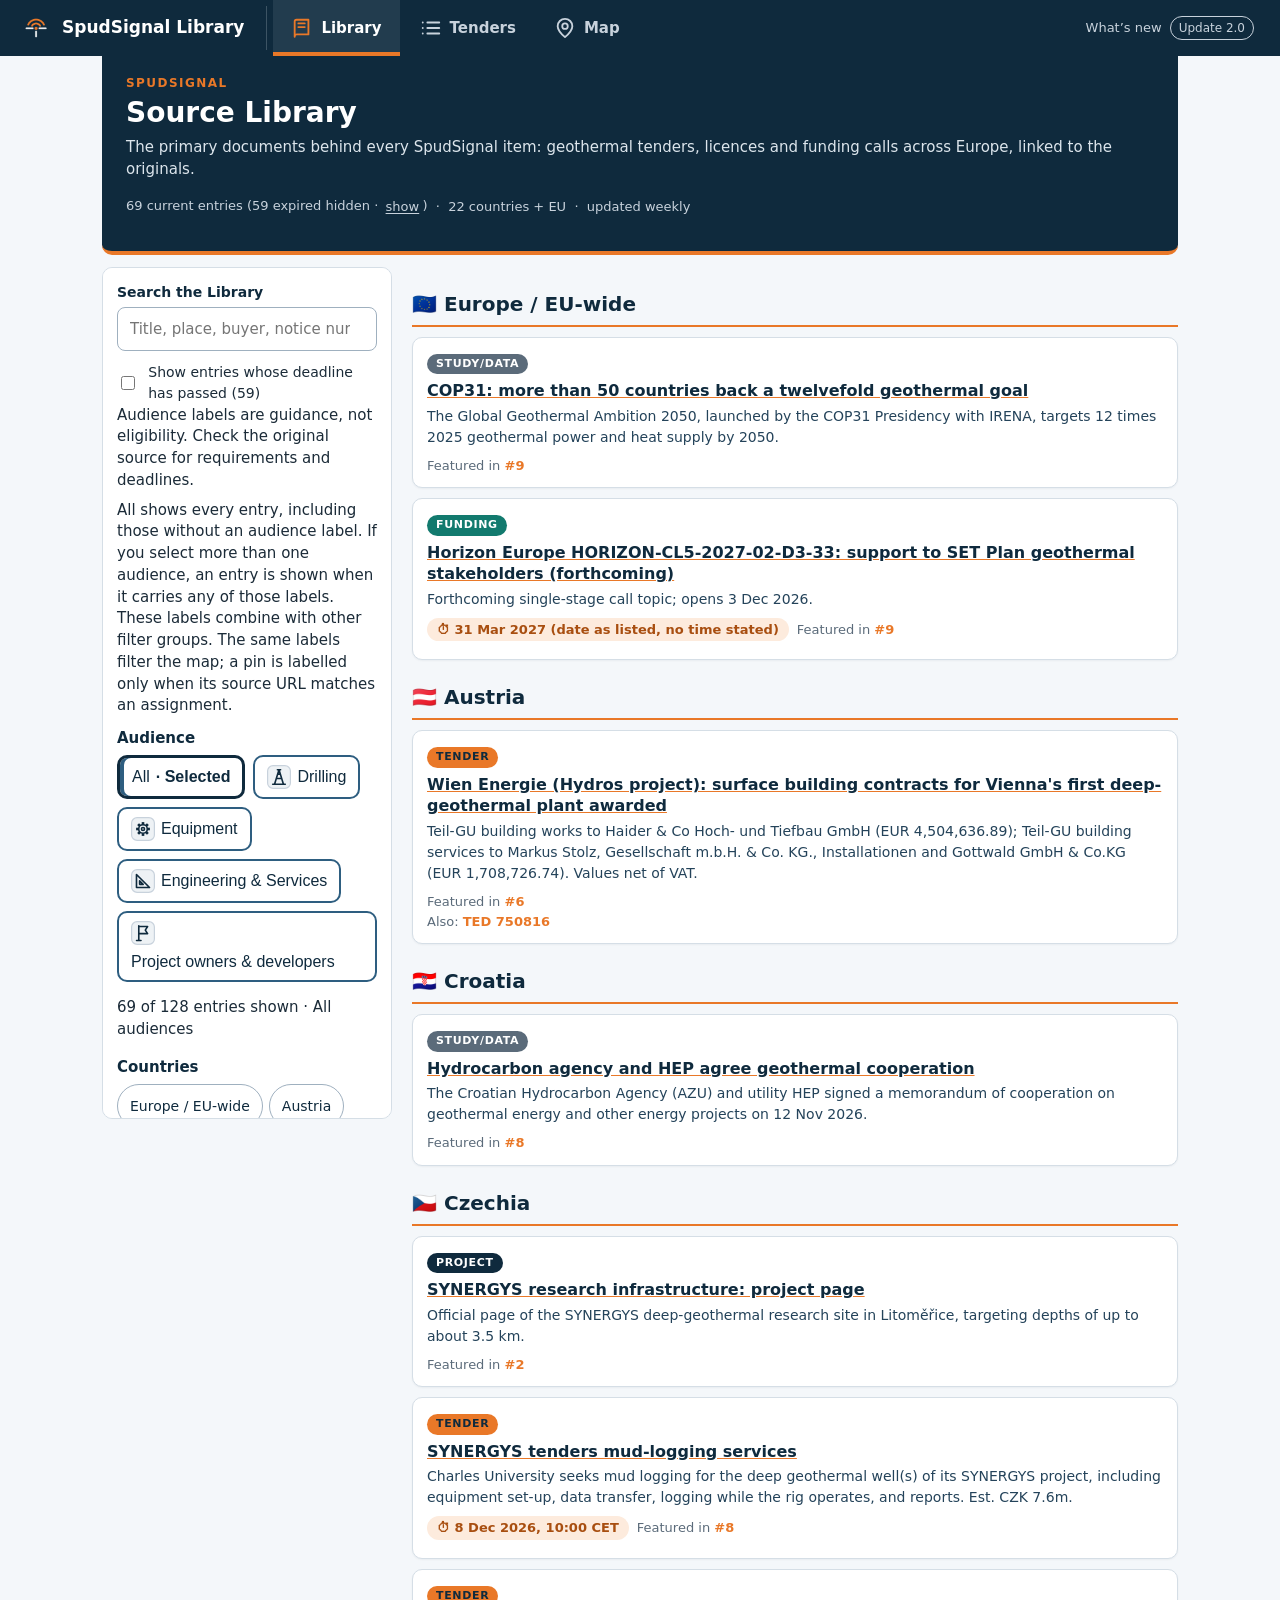
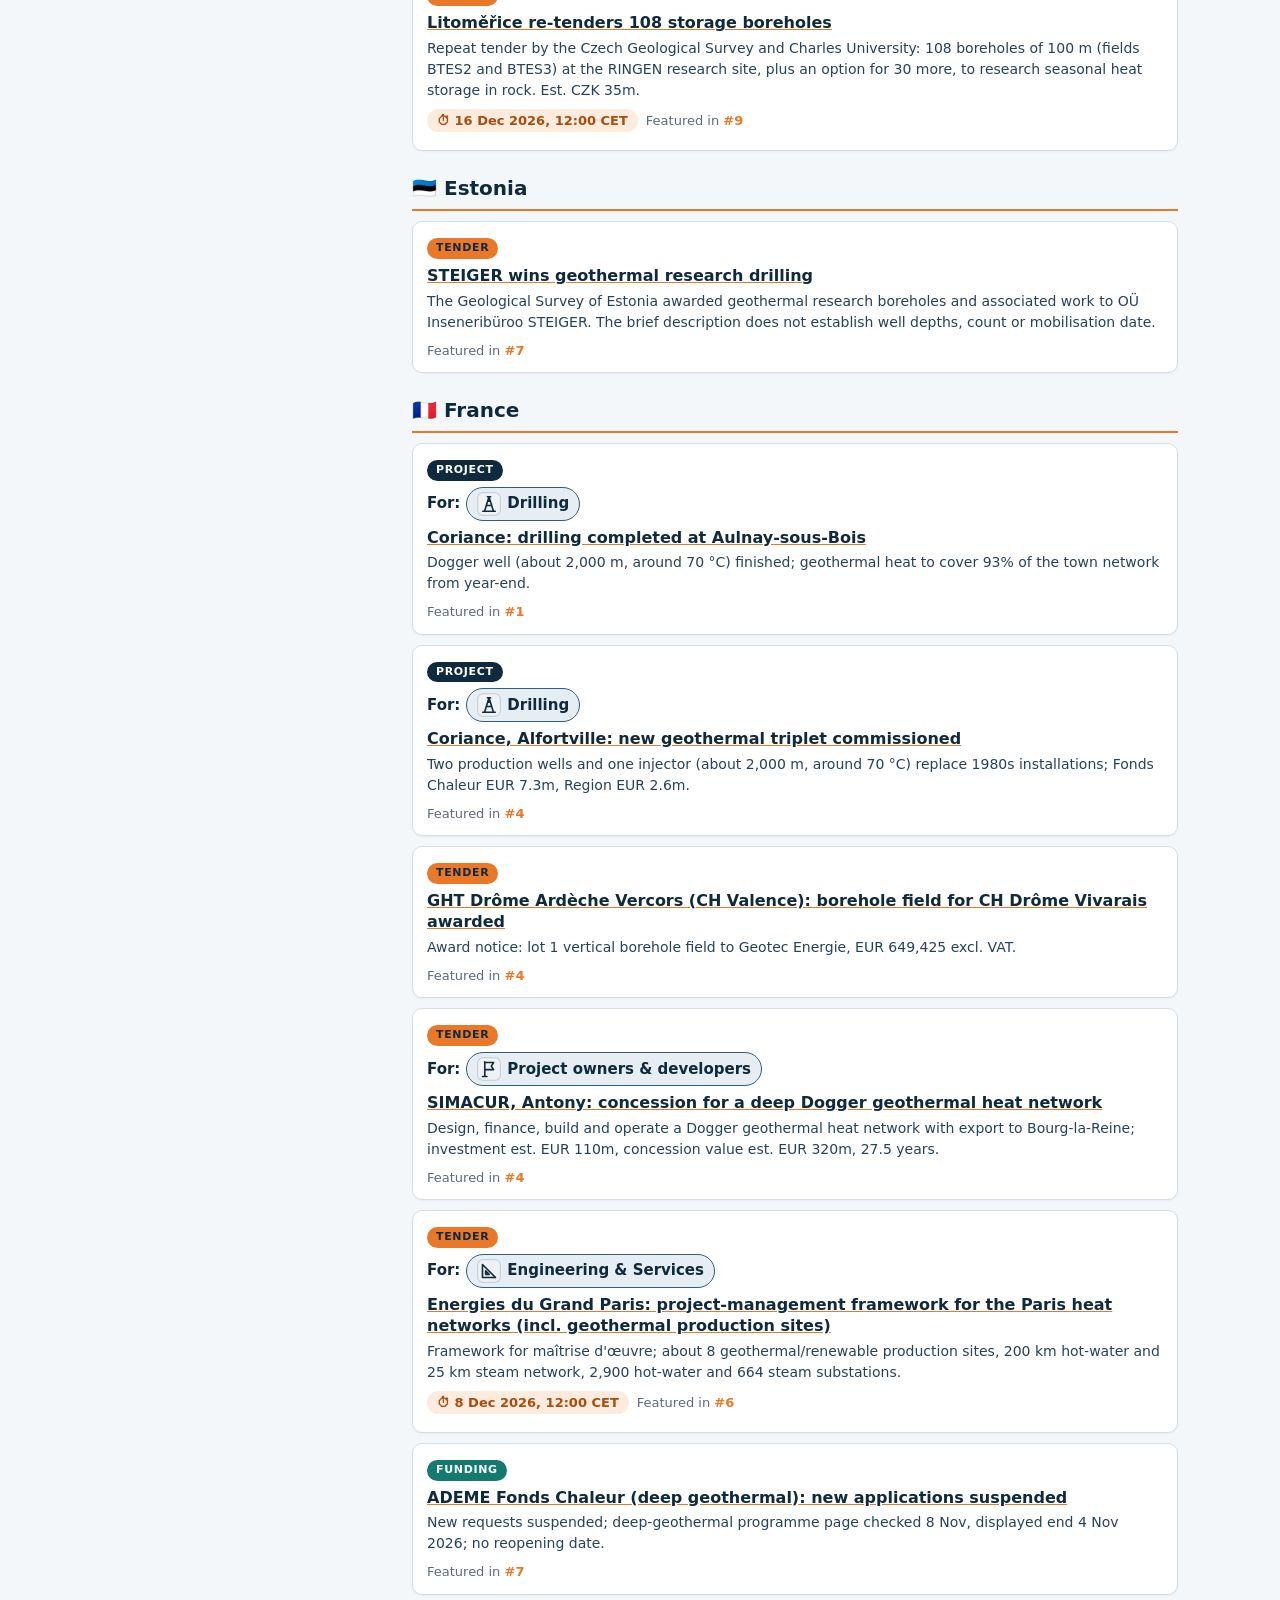
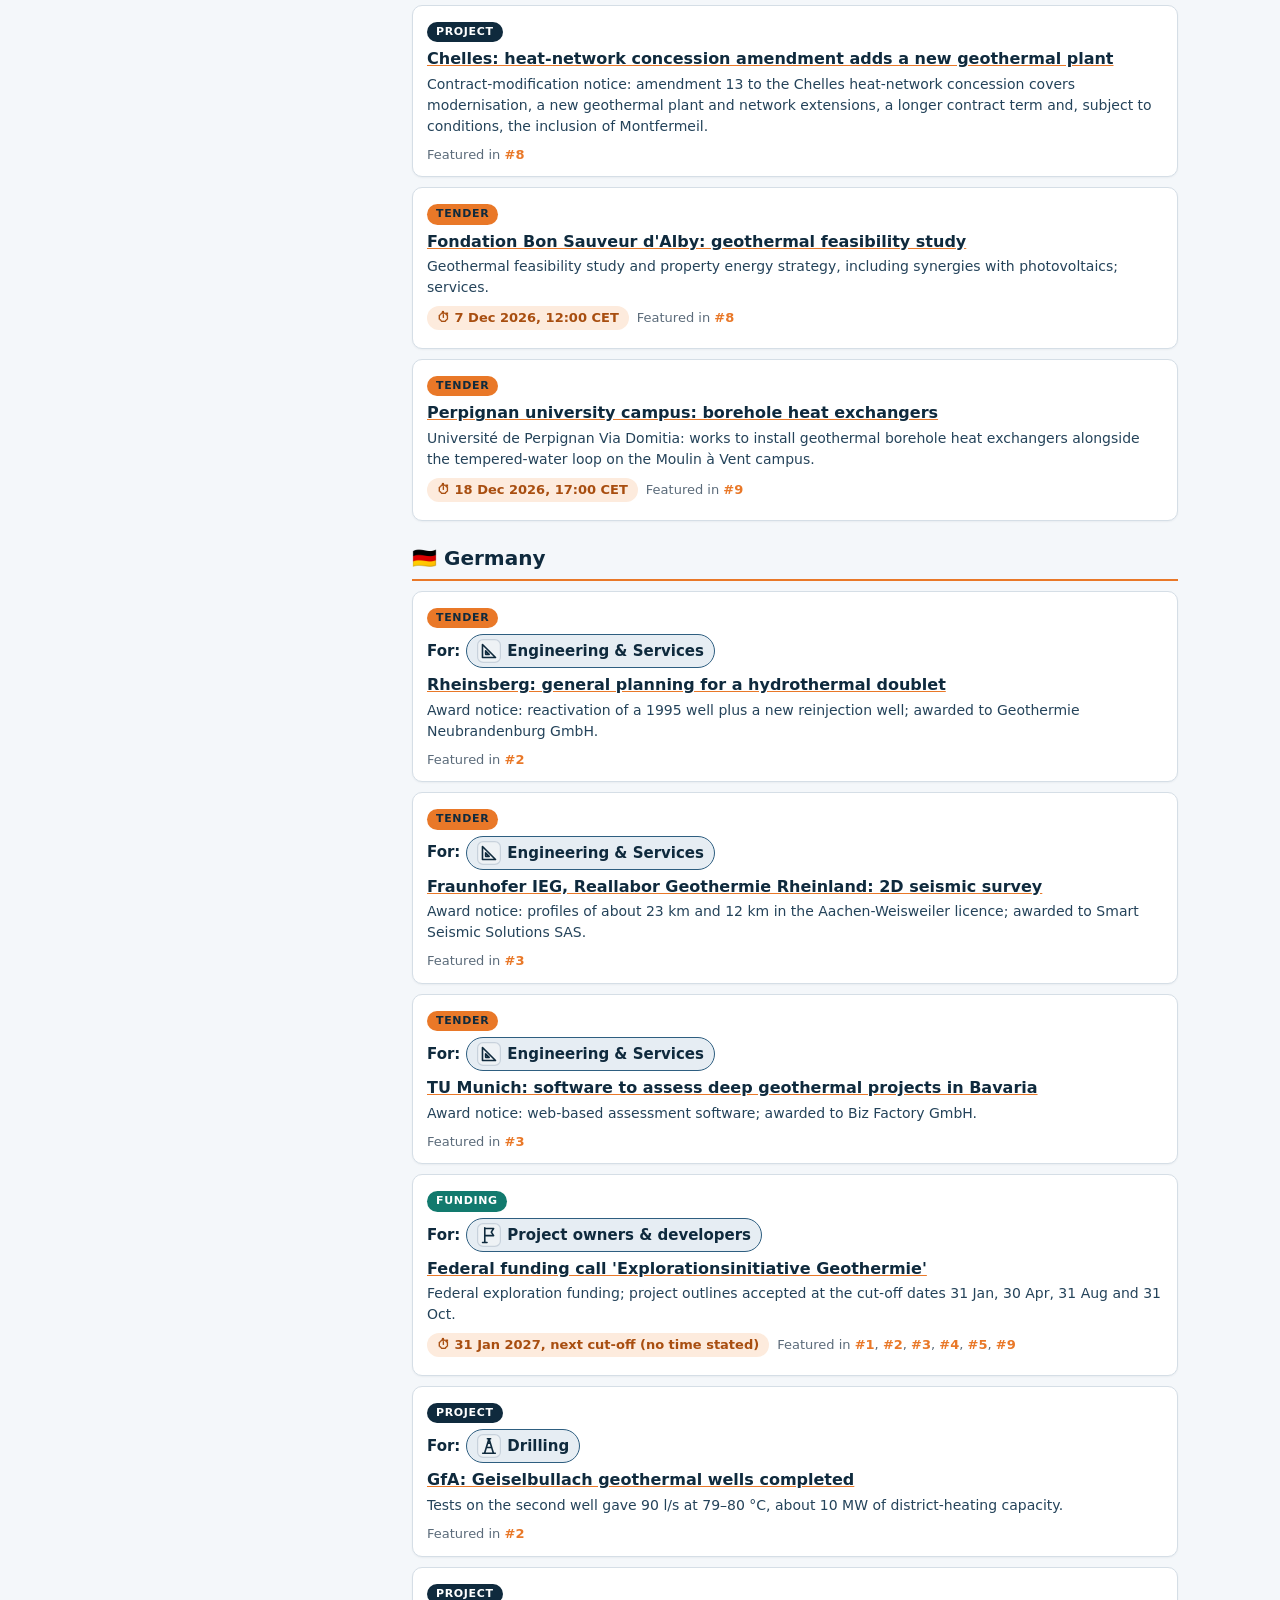
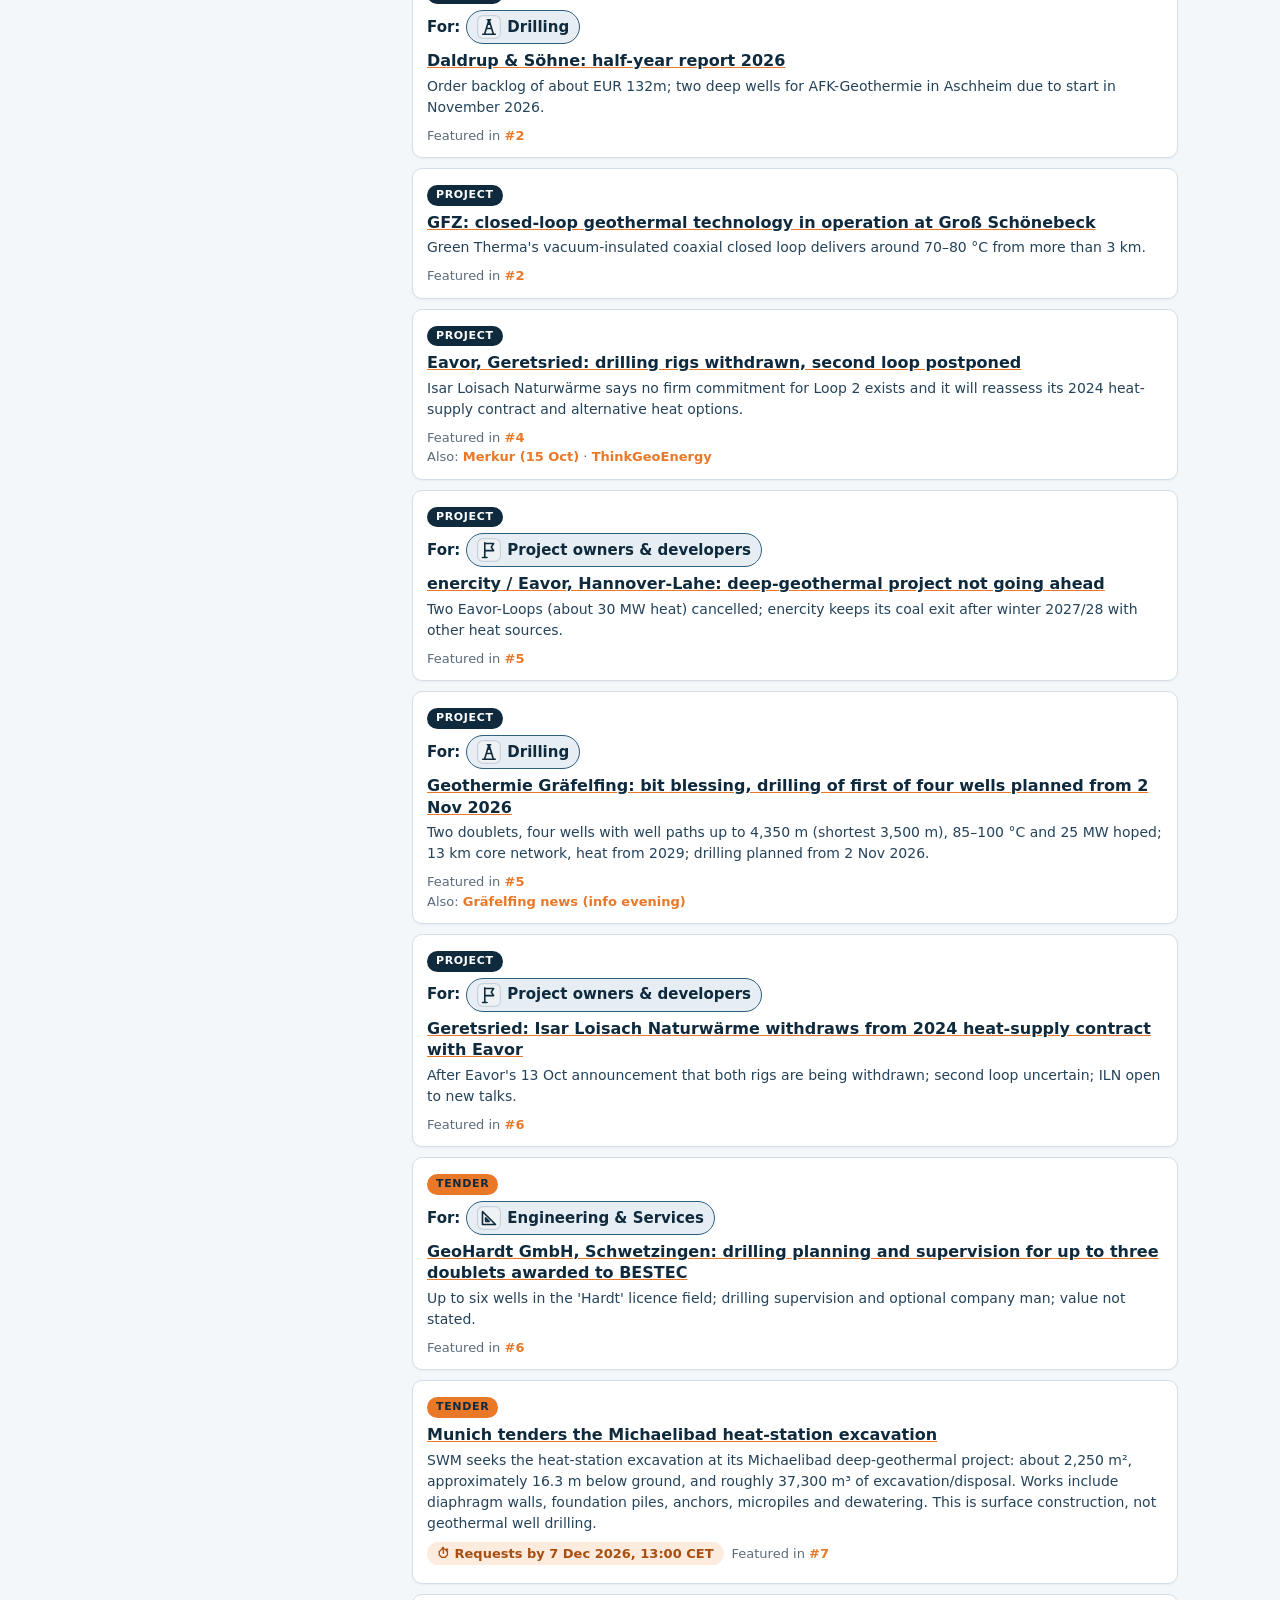
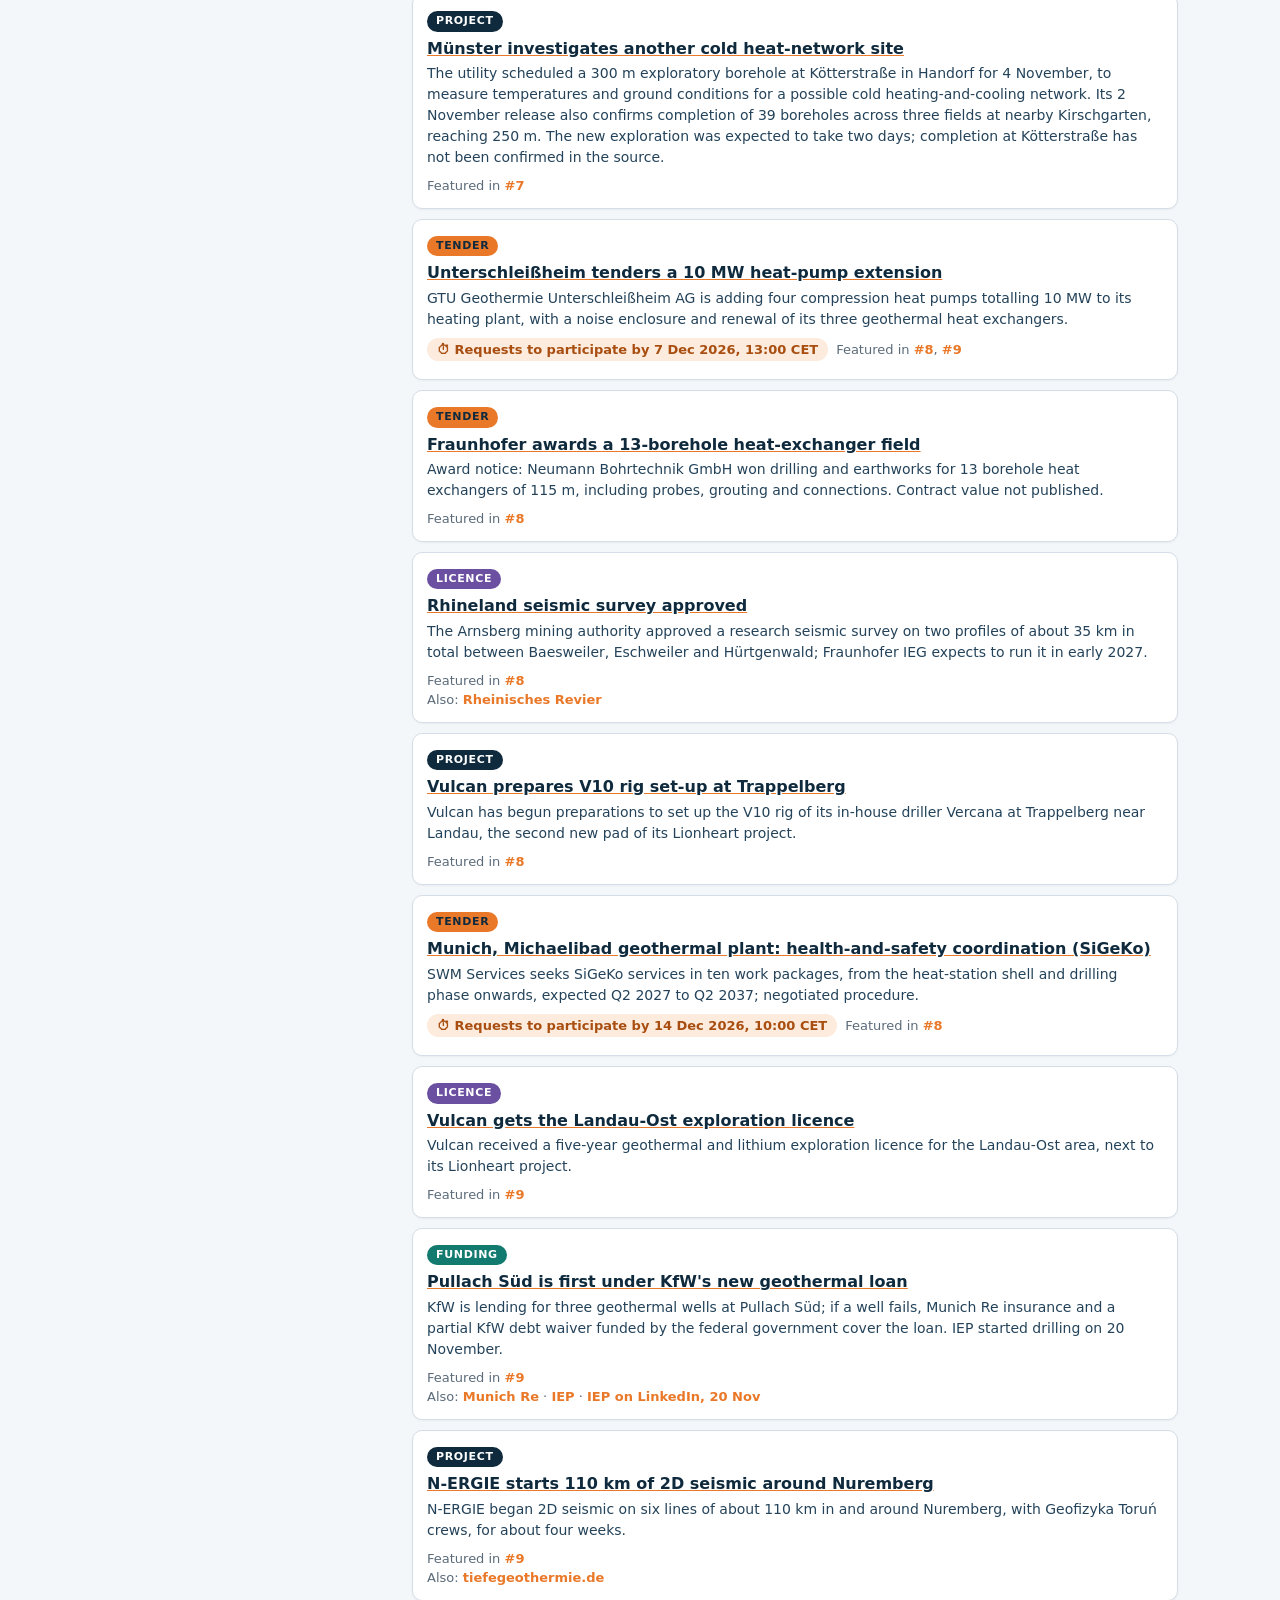
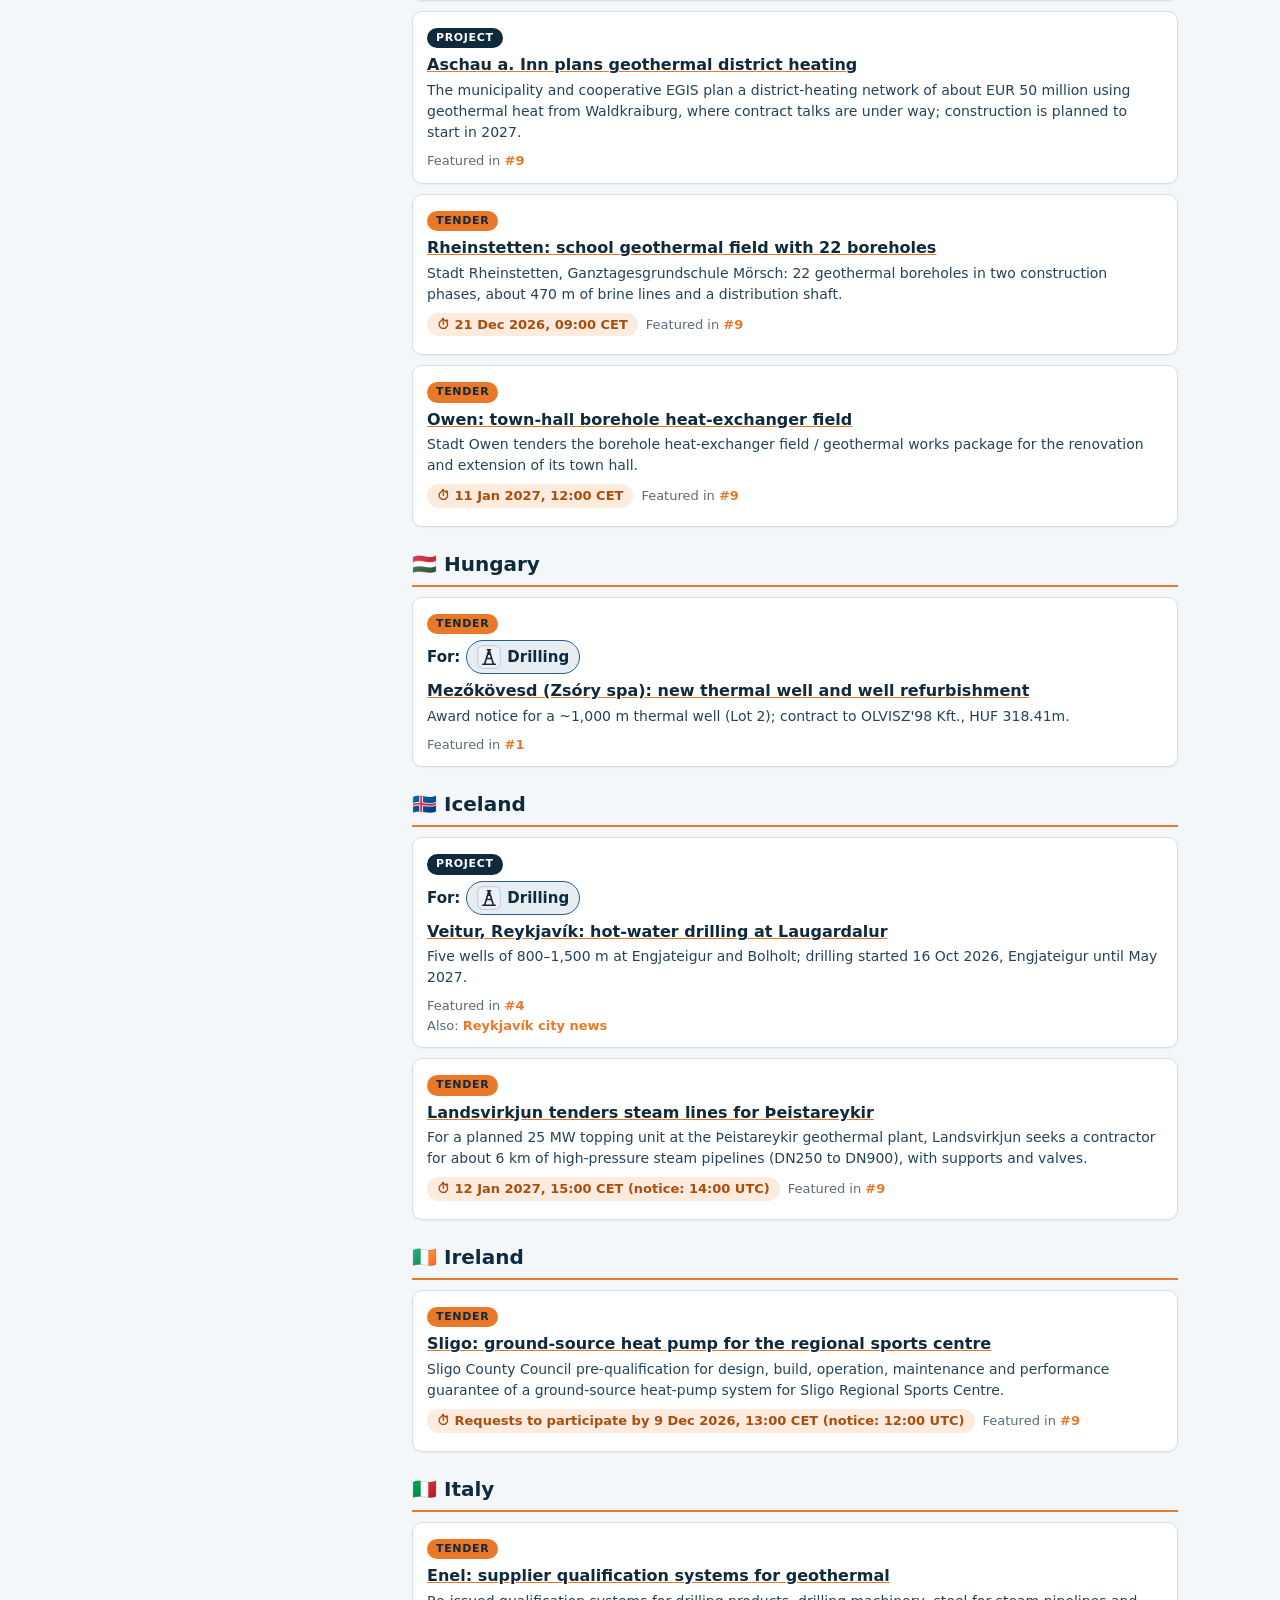
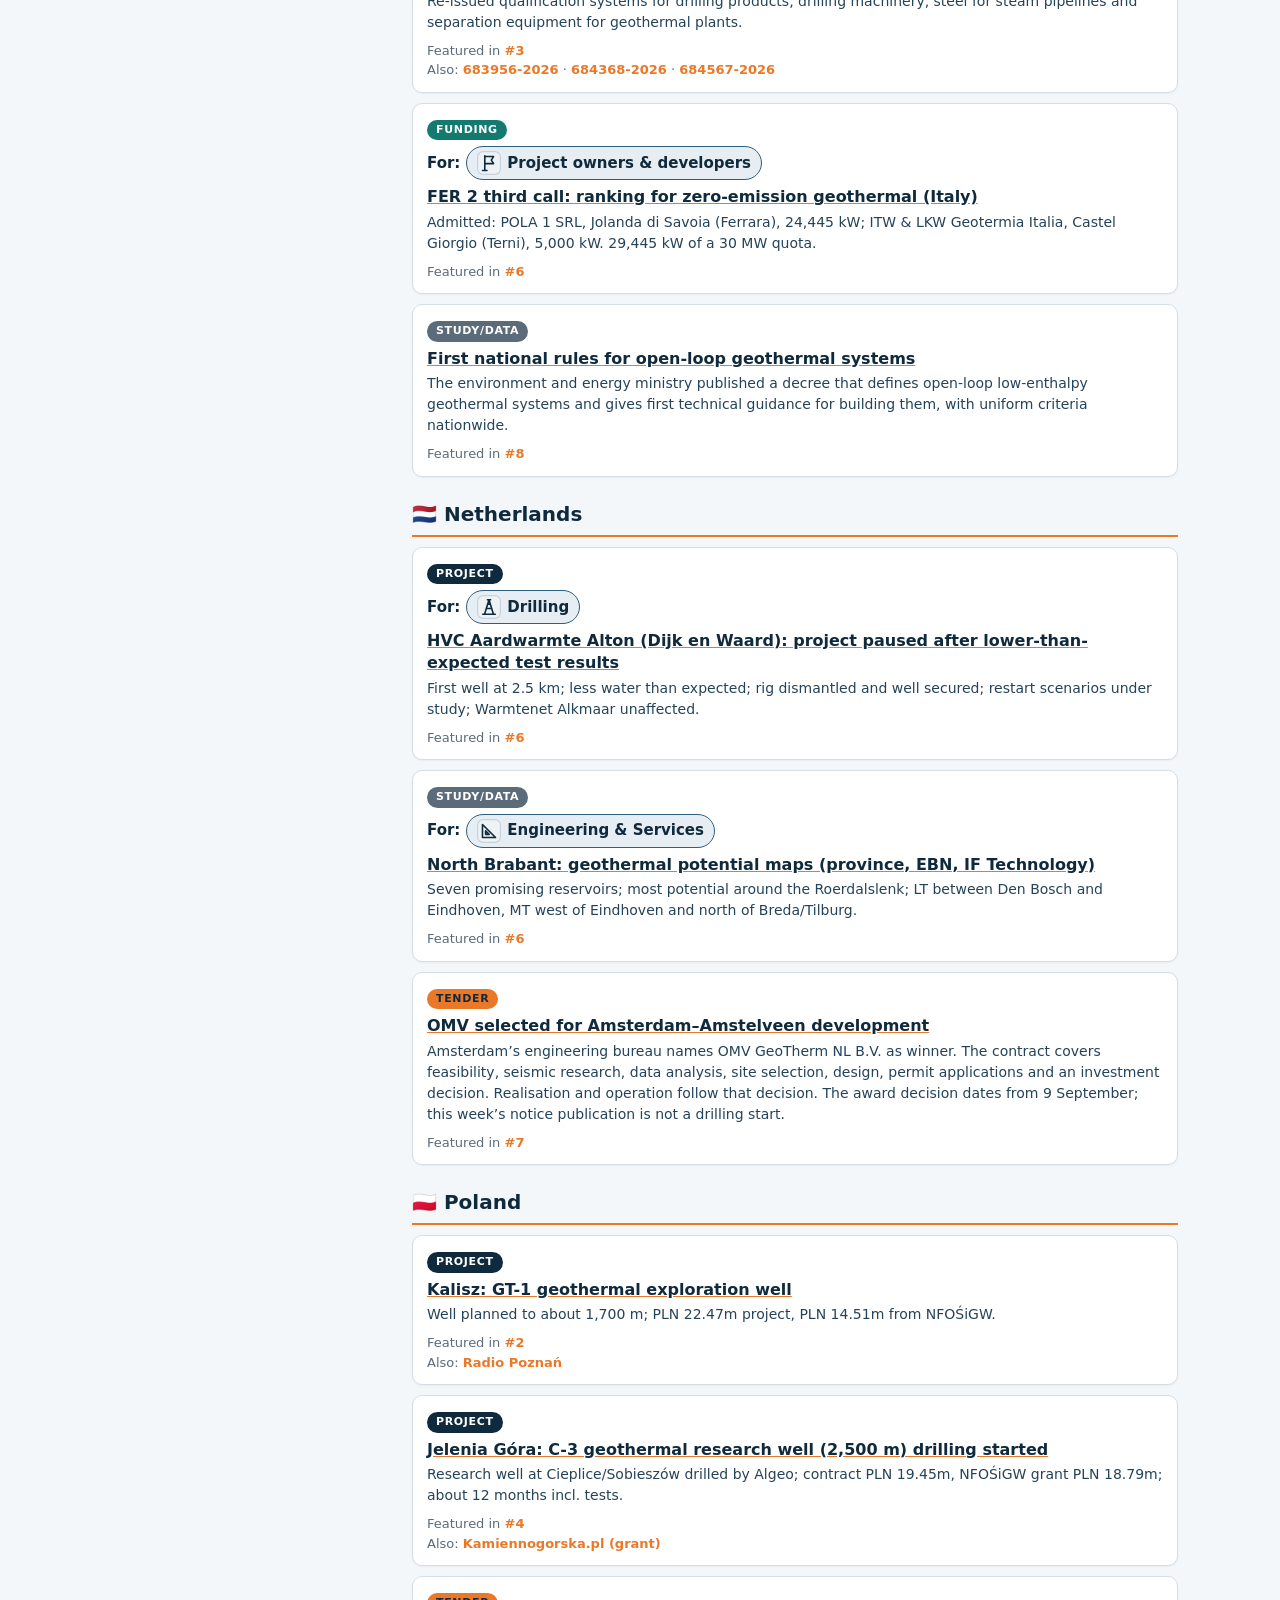
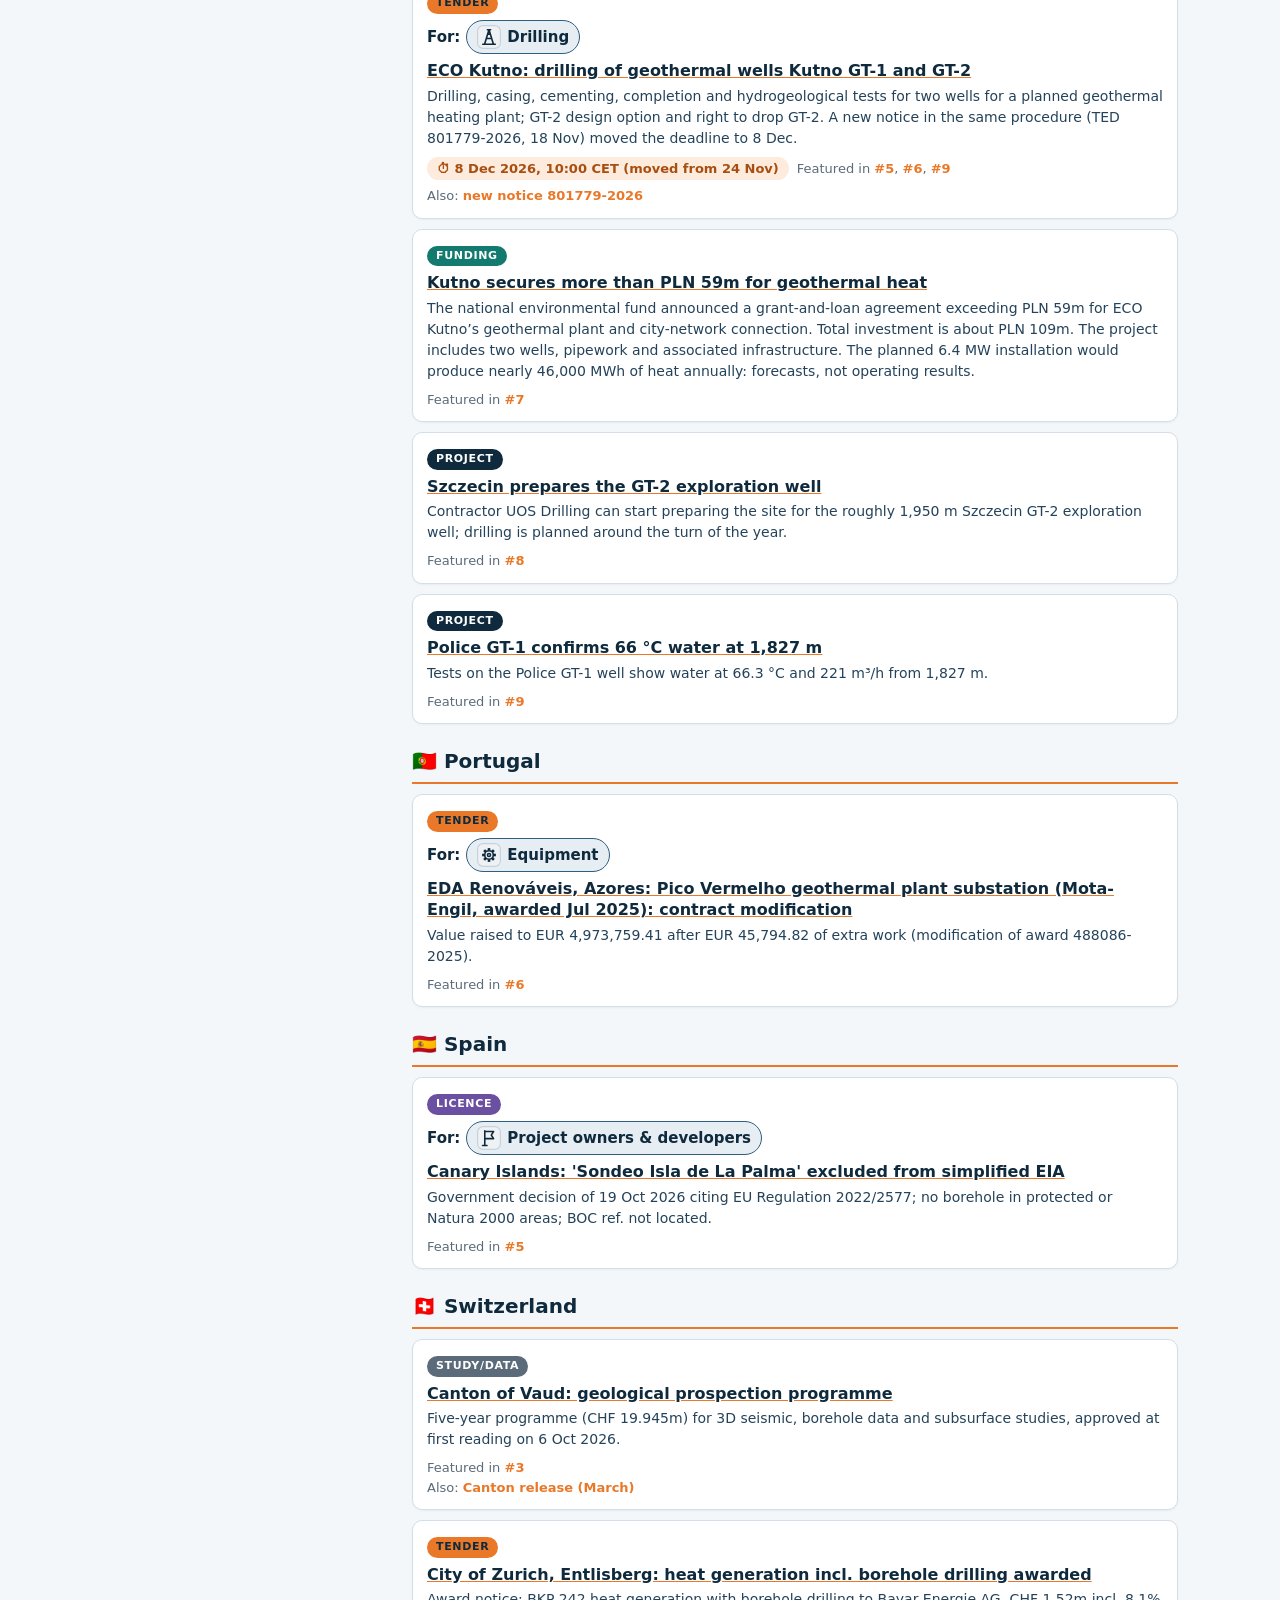
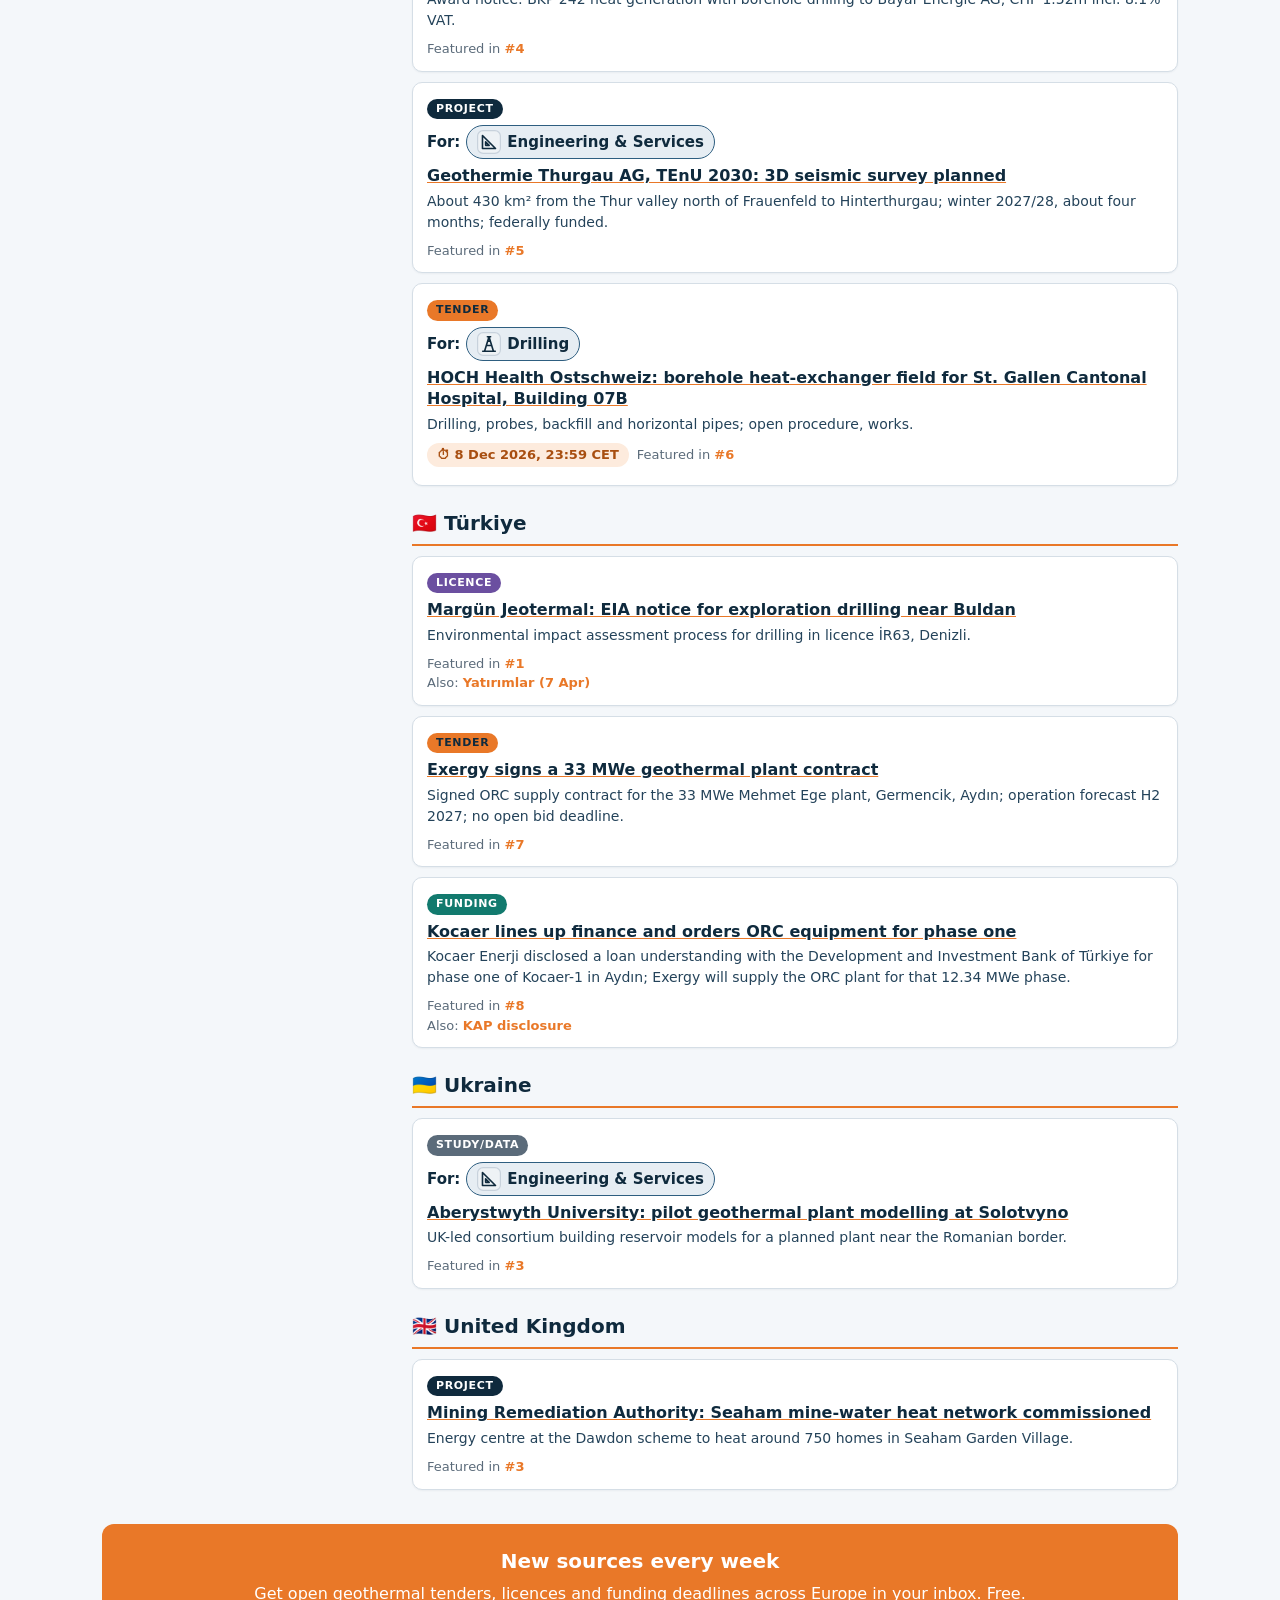
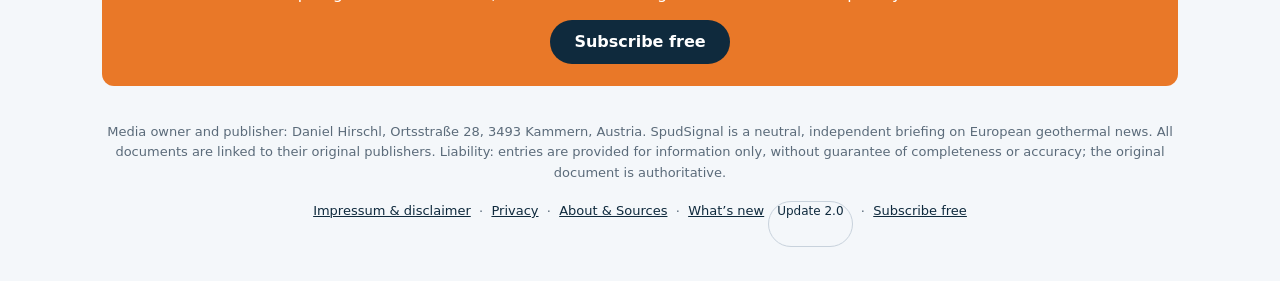
==== commit 5f909fd3: "Library safeguard: 26 new cards for #8/#9 items, 3 updated cards; Featured-in links now automatic (d" ====
--- a/index.html
+++ b/index.html
@@ -1,13 +1,13 @@
 <!DOCTYPE html>
 <html data-ss-tabs="2.0" lang="en"><head><meta charset="utf-8"/><meta content="width=device-width,initial-scale=1,viewport-fit=cover" name="viewport"/>
 <title>SpudSignal Source Library: European geothermal tenders, licences and funding</title>
-<meta content="Open geothermal tenders, licences and funding calls across Europe, linked to the original documents. 102 primary sources from 21 countries plus EU, updated weekly by SpudSignal." name="description"/>
+<meta content="Open geothermal tenders, licences and funding calls across Europe, linked to the original documents. 128 primary sources from 22 countries plus EU, updated weekly by SpudSignal." name="description"/>
 <link href="https://library.spudsignal.com/" rel="canonical"/>
 <meta content="index,follow" name="robots"/>
 <meta content="website" property="og:type"/>
 <meta content="SpudSignal" property="og:site_name"/>
 <meta content="SpudSignal Source Library: European geothermal tenders, licences and funding" property="og:title"/>
-<meta content="Open geothermal tenders, licences and funding calls across Europe, linked to the original documents. 102 primary sources from 21 countries plus EU, updated weekly by SpudSignal." property="og:description"/>
+<meta content="Open geothermal tenders, licences and funding calls across Europe, linked to the original documents. 128 primary sources from 22 countries plus EU, updated weekly by SpudSignal." property="og:description"/>
 <meta content="https://library.spudsignal.com/" property="og:url"/>
 <meta content="https://library.spudsignal.com/og.png" property="og:image"/>
 <meta content="1200" property="og:image:width"/>
@@ -15,7 +15,7 @@
 <meta content="SpudSignal: European geothermal briefing" property="og:image:alt"/>
 <meta content="summary_large_image" name="twitter:card"/>
 <meta content="SpudSignal Source Library: European geothermal tenders, licences and funding" name="twitter:title"/>
-<meta content="Open geothermal tenders, licences and funding calls across Europe, linked to the original documents. 102 primary sources from 21 countries plus EU, updated weekly by SpudSignal." name="twitter:description"/>
+<meta content="Open geothermal tenders, licences and funding calls across Europe, linked to the original documents. 128 primary sources from 22 countries plus EU, updated weekly by SpudSignal." name="twitter:description"/>
 <meta content="https://library.spudsignal.com/og.png" name="twitter:image"/>
 <link href="/favicon.svg" rel="icon" type="image/svg+xml"/>
 <link href="/favicon-32.png" rel="icon" sizes="32x32" type="image/png"/>
@@ -24,7 +24,7 @@
 <link href="/audience/badges.css" rel="stylesheet"/>
 <link href="/assets/spudsignal.css" rel="stylesheet"/><script defer="" src="/assets/ss-url.js"></script></head><body class="has-appnav"><a class="skip" href="#content">Skip to content</a><nav aria-label="Main" class="appnav"><a class="ab" data-carry="/" href="/"><img alt="" height="32" src="/map/logo-v3-dark.png" width="32"/><b>SpudSignal Library</b></a><div class="al"><a aria-current="page" class="tab" data-carry="/" href="/"><svg aria-hidden="true" fill="none" focusable="false" height="22" stroke="currentColor" stroke-linecap="round" stroke-linejoin="round" stroke-width="2" viewbox="0 0 24 24" width="22"><path d="M4 19.5V5a2 2 0 0 1 2-2h13v16H6.5A2.5 2.5 0 0 0 4 21.5z"></path><path d="M8 7h7"></path><path d="M8 11h7"></path></svg><span>Library</span></a><a class="tab" data-carry="/tenders/" href="/tenders/"><svg aria-hidden="true" fill="none" focusable="false" height="22" stroke="currentColor" stroke-linecap="round" stroke-linejoin="round" stroke-width="2" viewbox="0 0 24 24" width="22"><path d="M3 12h.01"></path><path d="M3 18h.01"></path><path d="M3 6h.01"></path><path d="M8 12h13"></path><path d="M8 18h13"></path><path d="M8 6h13"></path></svg><span>Tenders</span></a><a class="tab" data-carry="/map/" href="/map/"><svg aria-hidden="true" fill="none" focusable="false" height="22" stroke="currentColor" stroke-linecap="round" stroke-linejoin="round" stroke-width="2" viewbox="0 0 24 24" width="22"><path d="M20 10c0 5-8 12-8 12s-8-7-8-12a8 8 0 0 1 16 0z"></path><circle cx="12" cy="10" r="3"></circle></svg><span>Map</span></a></div><a class="wn" href="/whats-new/"><span>What’s new</span><span class="vtag" data-version="">Update 2.0</span></a></nav>
 <div class="ss-wrap">
-<header class="ss-head"><p class="k">SpudSignal</p><h1 id="content" tabindex="-1">Source Library</h1><p>The primary documents behind every SpudSignal item: geothermal tenders, licences and funding calls across Europe, linked to the originals.</p><p class="s"><span id="ss-hcount">102 entries</span>  ·  21 countries + EU  ·  updated weekly</p></header>
+<header class="ss-head"><p class="k">SpudSignal</p><h1 id="content" tabindex="-1">Source Library</h1><p>The primary documents behind every SpudSignal item: geothermal tenders, licences and funding calls across Europe, linked to the originals.</p><p class="s"><span id="ss-hcount">128 entries</span>  ·  22 countries + EU  ·  updated weekly</p></header>
 
 
 <div class="ss-lay"><aside aria-label="Filters" class="ss-side"><div hidden="" id="ss-tools"><div class="ss-search" role="search"><label for="ss-q">Search the Library</label><input autocomplete="off" id="ss-q" placeholder="Title, place, buyer, notice number" type="search"/></div><label class="ss-toggle"><input id="ss-past" type="checkbox"/><span>Show entries whose deadline has passed (<span id="ss-npast">0</span>)</span></label></div><!-- audience-notes-start -->
@@ -44,132 +44,159 @@
 <p class="audcount" id="aud-count" role="status"></p>
 </div>
 <!-- audience-bar-end -->
-<h2>Countries</h2><nav aria-label="Countries" class="ss-chips"><a class="ss-chip" href="#lib-europeeuwide">Europe / EU-wide</a><a class="ss-chip" href="#lib-austria">Austria</a><a class="ss-chip" href="#lib-belgium">Belgium</a><a class="ss-chip" href="#lib-czechia">Czechia</a><a class="ss-chip" href="#lib-estonia">Estonia</a><a class="ss-chip" href="#lib-france">France</a><a class="ss-chip" href="#lib-germany">Germany</a><a class="ss-chip" href="#lib-hungary">Hungary</a><a class="ss-chip" href="#lib-iceland">Iceland</a><a class="ss-chip" href="#lib-ireland">Ireland</a><a class="ss-chip" href="#lib-italy">Italy</a><a class="ss-chip" href="#lib-netherlands">Netherlands</a><a class="ss-chip" href="#lib-poland">Poland</a><a class="ss-chip" href="#lib-portugal">Portugal</a><a class="ss-chip" href="#lib-romania">Romania</a><a class="ss-chip" href="#lib-slovenia">Slovenia</a><a class="ss-chip" href="#lib-spain">Spain</a><a class="ss-chip" href="#lib-sweden">Sweden</a><a class="ss-chip" href="#lib-switzerland">Switzerland</a><a class="ss-chip" href="#lib-türkiye">Türkiye</a><a class="ss-chip" href="#lib-ukraine">Ukraine</a><a class="ss-chip" href="#lib-unitedkingdom">United Kingdom</a></nav>
-
-
-
-
-
-
-
-
-
-
-
-
-
-
-
-
-
-
-
-
-
-
-
-
-
-
-
-
-
-
-
-
-
-
-
-
-
-
-
-
-
-
-
-
-
-
-
-
-
-
-
-
-
-
-
-
-
-
-
-
-
-
-
-
-
-
-
-
-
-
-
-
-
-
-
-
-
-
-
-
-
-
-
-
-
-
-
-
-
-
-
-
-
-
-
-
-
-
-
-
-
-
-
-
-
-
-
-
-
-
-
-
-
-
-
-
-
-
-
-
-
-
-
-
-</aside><div class="ss-list" id="liblist"><h2 class="ss-h2" id="lib-europeeuwide">🇪🇺 Europe / EU-wide</h2><div class="libcard ss-card" data-audience="" data-audience-approved="false" data-audience-status="untagged" data-deadline="2026-12-01T17:00:00+01:00" data-type="funding"><span class="ss-badge t-funding">Funding</span><p class="ss-ct"><a href="https://ec.europa.eu/info/funding-tenders/opportunities/portal/screen/opportunities/topic-details/horizon-cl5-2026-11-d3-06">Horizon Europe HORIZON-CL5-2026-11-D3-06: resource assessment for deep sedimentary and basement reservoirs</a></p><p class="ss-cd">EUR 18m research and innovation call on methods and models for low-permeability reservoirs at 2,000–6,000 m.</p><p class="ss-cm"><span class="ss-dl">⏱ 1 Dec 2026, 17:00 Brussels time</span><span class="ss-past" hidden="">Deadline passed</span><span>Featured in <a href="https://spudsignal.beehiiv.com/p/spudsignal-1-prenzlau-plant-kaba-well-erzurum-licences">#1</a>, <a href="https://spudsignal.beehiiv.com/p/spudsignal-2-synergys-kit-alsace-well-geiselbullach">#2</a>, <a href="https://spudsignal.beehiiv.com/p/spudsignal-3-ferney-well-linnich-boreholes-seaham-heat">#3</a>, <a href="https://spudsignal.beehiiv.com/p/spudsignal-4-antony-concession-romanian-wells-nigde">#4</a>, <a href="https://spudsignal.beehiiv.com/p/spudsignal-5-kutno-wells-hvc-framework-berlin-la-palma">#5</a>, <a href="https://spudsignal.beehiiv.com/p/spudsignal-6-alton-paused-paris-heat-italys-fer-2">#6</a>, <a href="https://spudsignal.beehiiv.com/p/spudsignal-7-munich-works-kaba-reset-kutno-funding">#7</a>, <a href="https://spudsignal.beehiiv.com/p/spudsignal-8-heat-pumps-swiss-boreholes-vulcan-rig">#8</a>, <a href="https://spudsignal.beehiiv.com/p/spudsignal-9-pullach-spuds-kutno-wells-iceland-steam">#9</a></span></p></div><h2 class="ss-h2" id="lib-austria">🇦🇹 Austria</h2><div class="libcard ss-card" data-audience="" data-audience-approved="true" data-audience-status="untagged" data-type="tender"><span class="ss-badge t-tender">Tender</span><p class="ss-ct"><a href="https://ted.europa.eu/en/notice/-/detail/749142-2026">Wien Energie (Hydros project): surface building contracts for Vienna's first deep-geothermal plant awarded</a></p><p class="ss-cd">Teil-GU building works to Haider &amp; Co Hoch- und Tiefbau GmbH (EUR 4,504,636.89); Teil-GU building services to Markus Stolz, Gesellschaft m.b.H. &amp; Co. KG., Installationen and Gottwald GmbH &amp; Co.KG (EUR 1,708,726.74). Values net of VAT.</p><p class="ss-cm"><span>Featured in <a href="https://spudsignal.beehiiv.com/p/spudsignal-6-alton-paused-paris-heat-italys-fer-2">#6</a></span><br/><span>Also: <a href="https://ted.europa.eu/en/notice/-/detail/750816-2026">TED 750816</a></span></p></div><h2 class="ss-h2" id="lib-belgium">🇧🇪 Belgium</h2><div class="libcard ss-card" data-audience="Engineering &amp; Services" data-audience-approved="true" data-audience-status="reviewed" data-deadline="2026-10-14T10:00:00+02:00" data-past-build="1" data-type="tender"><span class="ss-badge t-tender">Tender</span><!--auds--><span class="auds" data-audience-status="reviewed"><span class="audfor">For:</span><span class="aud"><img alt="" class="audsym" height="24" src="/symbols/aud-engineering.svg" width="24"/><span class="audname">Engineering &amp; Services</span></span></span><!--/auds--><p class="ss-ct"><a href="https://ted.europa.eu/en/notice/-/detail/620241-2026">Flanders: gravity and magnetotelluric surveys, Brabant Massif</a></p><p class="ss-cd">Geophysical surveys for deep geothermal and critical raw materials in the Brabant Massif.</p><p class="ss-cm"><span class="ss-dl past">⏱ 14 Oct 2026, 10:00 CEST</span><span class="ss-past" hidden="">Deadline passed</span><span>expired</span><span>Featured in <a href="https://spudsignal.beehiiv.com/p/spudsignal-1-prenzlau-plant-kaba-well-erzurum-licences">#1</a>, <a href="https://spudsignal.beehiiv.com/p/spudsignal-2-synergys-kit-alsace-well-geiselbullach">#2</a>, <a href="https://spudsignal.beehiiv.com/p/spudsignal-3-ferney-well-linnich-boreholes-seaham-heat">#3</a></span></p></div><h2 class="ss-h2" id="lib-czechia">🇨🇿 Czechia</h2><div class="libcard ss-card" data-audience="Equipment" data-audience-approved="true" data-audience-status="reviewed" data-deadline="2026-11-09T10:00:00+01:00" data-past-build="1" data-type="tender"><span class="ss-badge t-tender">Tender</span><!--auds--><span class="auds" data-audience-status="reviewed"><span class="audfor">For:</span><span class="aud"><img alt="" class="audsym" height="24" src="/symbols/aud-equipment.svg" width="24"/><span class="audname">Equipment</span></span></span><!--/auds--><p class="ss-ct"><a href="https://ted.europa.eu/en/notice/-/detail/674260-2026">Charles University: wellhead and frac tree for SYNERGYS</a></p><p class="ss-cd">Supply of wellhead and frac-tree equipment, with installation, for deep geothermal wells at the SYNERGYS research site in Litoměřice. Est. CZK 9.8m.</p><p class="ss-cm"><span class="ss-dl past">⏱ 9 Nov 2026, 10:00 CET (extended from 5 Nov)</span><span class="ss-past" hidden="">Deadline passed</span><span>expired</span><span>Featured in <a href="https://spudsignal.beehiiv.com/p/spudsignal-2-synergys-kit-alsace-well-geiselbullach">#2</a>, <a href="https://spudsignal.beehiiv.com/p/spudsignal-3-ferney-well-linnich-boreholes-seaham-heat">#3</a>, <a href="https://spudsignal.beehiiv.com/p/spudsignal-4-antony-concession-romanian-wells-nigde">#4</a>, <a href="https://spudsignal.beehiiv.com/p/spudsignal-5-kutno-wells-hvc-framework-berlin-la-palma">#5</a>, <a href="https://spudsignal.beehiiv.com/p/spudsignal-6-alton-paused-paris-heat-italys-fer-2">#6</a></span><br/><span>Also: <a href="https://ted.europa.eu/en/notice/-/detail/684005-2026">change notice 684005-2026</a></span></p></div><div class="libcard ss-card" data-audience="Equipment" data-audience-approved="true" data-audience-status="reviewed" data-deadline="2026-11-06T10:00:00+01:00" data-past-build="1" data-type="tender"><span class="ss-badge t-tender">Tender</span><!--auds--><span class="auds" data-audience-status="reviewed"><span class="audfor">For:</span><span class="aud"><img alt="" class="audsym" height="24" src="/symbols/aud-equipment.svg" width="24"/><span class="audname">Equipment</span></span></span><!--/auds--><p class="ss-ct"><a href="https://ted.europa.eu/en/notice/-/detail/679859-2026">Charles University: liner hanger for SYNERGYS</a></p><p class="ss-cd">Supply of liner-hanger equipment, with installation, for the SYNERGYS deep wells. Est. CZK 9.8m.</p><p class="ss-cm"><span class="ss-dl past">⏱ 6 Nov 2026, 10:00 CET</span><span class="ss-past" hidden="">Deadline passed</span><span>expired</span><span>Featured in <a href="https://spudsignal.beehiiv.com/p/spudsignal-2-synergys-kit-alsace-well-geiselbullach">#2</a>, <a href="https://spudsignal.beehiiv.com/p/spudsignal-3-ferney-well-linnich-boreholes-seaham-heat">#3</a>, <a href="https://spudsignal.beehiiv.com/p/spudsignal-4-antony-concession-romanian-wells-nigde">#4</a>, <a href="https://spudsignal.beehiiv.com/p/spudsignal-5-kutno-wells-hvc-framework-berlin-la-palma">#5</a>, <a href="https://spudsignal.beehiiv.com/p/spudsignal-6-alton-paused-paris-heat-italys-fer-2">#6</a></span></p></div><div class="libcard ss-card" data-audience="Drilling" data-audience-approved="true" data-audience-status="reviewed" data-deadline="2026-09-22T23:59:00+02:00" data-past-build="1" data-type="tender"><span class="ss-badge t-tender">Tender</span><!--auds--><span class="auds" data-audience-status="reviewed"><span class="audfor">For:</span><span class="aud"><img alt="" class="audsym" height="24" src="/symbols/aud-drilling.svg" width="24"/><span class="audname">Drilling</span></span></span><!--/auds--><p class="ss-ct"><a href="https://ted.europa.eu/en/notice/-/detail/637856-2026">Charles University: day-rate drilling services with rig for SYNERGYS</a></p><p class="ss-cd">Drilling services with a rig, est. CZK 70m for 150 days; offers closed 22 Sep 2026.</p><p class="ss-cm"><span class="ss-dl past">⏱ 22 Sep 2026</span><span class="ss-past" hidden="">Deadline passed</span><span>expired</span><span>Featured in <a href="https://spudsignal.beehiiv.com/p/spudsignal-2-synergys-kit-alsace-well-geiselbullach">#2</a></span></p></div><div class="libcard ss-card" data-audience="" data-audience-approved="false" data-audience-status="untagged" data-type="project"><span class="ss-badge t-project">Project</span><p class="ss-ct"><a href="https://www.synergys.cz/cz/o-synergys/projekt">SYNERGYS research infrastructure: project page</a></p><p class="ss-cd">Official page of the SYNERGYS deep-geothermal research site in Litoměřice, targeting depths of up to about 3.5 km.</p><p class="ss-cm"><span>Featured in <a href="https://spudsignal.beehiiv.com/p/spudsignal-2-synergys-kit-alsace-well-geiselbullach">#2</a></span></p></div><div class="libcard ss-card" data-audience="Drilling" data-audience-approved="true" data-audience-status="reviewed" data-deadline="2026-10-30T15:00:00+01:00" data-past-build="1" data-type="tender"><span class="ss-badge t-tender">Tender</span><!--auds--><span class="auds" data-audience-status="reviewed"><span class="audfor">For:</span><span class="aud"><img alt="" class="audsym" height="24" src="/symbols/aud-drilling.svg" width="24"/><span class="audname">Drilling</span></span></span><!--/auds--><p class="ss-ct"><a href="https://ted.europa.eu/en/notice/-/detail/670200-2026">Litoměřice SYNERGYS/USES4HEAT: 100 shallow boreholes for BTES heat storage</a></p><p class="ss-cd">100 boreholes of 100 m (plus 30 optional) for borehole thermal energy storage fields. Est. CZK 35m.</p><p class="ss-cm"><span class="ss-dl past">⏱ 30 Oct 2026, 15:00 CET</span><span class="ss-past" hidden="">Deadline passed</span><span>expired</span><span>Featured in <a href="https://spudsignal.beehiiv.com/p/spudsignal-2-synergys-kit-alsace-well-geiselbullach">#2</a>, <a href="https://spudsignal.beehiiv.com/p/spudsignal-3-ferney-well-linnich-boreholes-seaham-heat">#3</a>, <a href="https://spudsignal.beehiiv.com/p/spudsignal-4-antony-concession-romanian-wells-nigde">#4</a></span></p></div><div class="libcard ss-card" data-audience="Drilling" data-audience-approved="true" data-audience-status="reviewed" data-deadline="2026-11-06T15:00:00+01:00" data-past-build="1" data-type="tender"><span class="ss-badge t-tender">Tender</span><!--auds--><span class="auds" data-audience-status="reviewed"><span class="audfor">For:</span><span class="aud"><img alt="" class="audsym" height="24" src="/symbols/aud-drilling.svg" width="24"/><span class="audname">Drilling</span></span></span><!--/auds--><p class="ss-ct"><a href="https://ted.europa.eu/en/notice/-/detail/730837-2026">Litoměřice SYNERGYS/USES4HEAT: 100 shallow boreholes for BTES heat storage (co-buyer Univerzita Karlova)</a></p><p class="ss-cd"></p><p class="ss-cm"><span class="ss-dl past">⏱ 6 Nov, 15:00 CET, co-buyer Univerzita Karlova (TED 730837-2026)</span><span class="ss-past" hidden="">Deadline passed</span><span>expired</span><span>Featured in <a href="https://spudsignal.beehiiv.com/p/spudsignal-5-kutno-wells-hvc-framework-berlin-la-palma">#5</a>, <a href="https://spudsignal.beehiiv.com/p/spudsignal-6-alton-paused-paris-heat-italys-fer-2">#6</a></span></p></div><h2 class="ss-h2" id="lib-estonia">🇪🇪 Estonia</h2><div class="libcard ss-card" data-audience="" data-audience-approved="false" data-audience-status="unassigned" data-type="tender"><span class="ss-badge t-tender">Tender</span><p class="ss-ct"><a href="https://ted.europa.eu/en/notice/-/detail/770504-2026">STEIGER wins geothermal research drilling</a></p><p class="ss-cd">The Geological Survey of Estonia awarded geothermal research boreholes and associated work to OÜ Inseneribüroo STEIGER. The brief description does not establish well depths, count or mobilisation date.</p><p class="ss-cm"><span>Featured in <a href="https://spudsignal.beehiiv.com/p/spudsignal-7-munich-works-kaba-reset-kutno-funding">#7</a></span></p></div><h2 class="ss-h2" id="lib-france">🇫🇷 France</h2><div class="libcard ss-card" data-audience="Engineering &amp; Services" data-audience-approved="true" data-audience-status="reviewed" data-deadline="2026-11-10T16:00:00+01:00" data-past-build="1" data-type="tender"><span class="ss-badge t-tender">Tender</span><!--auds--><span class="auds" data-audience-status="reviewed"><span class="audfor">For:</span><span class="aud"><img alt="" class="audsym" height="24" src="/symbols/aud-engineering.svg" width="24"/><span class="audname">Engineering &amp; Services</span></span></span><!--/auds--><p class="ss-ct"><a href="https://www.boamp.fr/pages/avis/?q=idweb:26-97695">Terrinnov, Ferney-Voltaire: project management for a geothermal exploration well</a></p><p class="ss-cd">Maîtrise d'oeuvre for an exploration well in the ZAC Ferney Genève Innovation, intended for a future doublet; works budget EUR 2.22m excl. VAT.</p><p class="ss-cm"><span class="ss-dl past">⏱ 10 Nov 2026, 16:00 CET</span><span class="ss-past" hidden="">Deadline passed</span><span>expired</span><span>Featured in <a href="https://spudsignal.beehiiv.com/p/spudsignal-3-ferney-well-linnich-boreholes-seaham-heat">#3</a>, <a href="https://spudsignal.beehiiv.com/p/spudsignal-4-antony-concession-romanian-wells-nigde">#4</a>, <a href="https://spudsignal.beehiiv.com/p/spudsignal-5-kutno-wells-hvc-framework-berlin-la-palma">#5</a>, <a href="https://spudsignal.beehiiv.com/p/spudsignal-6-alton-paused-paris-heat-italys-fer-2">#6</a></span></p></div><div class="libcard ss-card" data-audience="Engineering &amp; Services" data-audience-approved="true" data-audience-status="reviewed" data-deadline="2026-11-24T12:00:00+01:00" data-type="tender"><span class="ss-badge t-tender">Tender</span><!--auds--><span class="auds" data-audience-status="reviewed"><span class="audfor">For:</span><span class="aud"><img alt="" class="audsym" height="24" src="/symbols/aud-engineering.svg" width="24"/><span class="audname">Engineering &amp; Services</span></span></span><!--/auds--><p class="ss-ct"><a href="https://www.boamp.fr/pages/avis/?q=idweb:26-95181">Sauer-Pechelbronn: study to convert an existing well into a deep geothermal probe</a></p><p class="ss-cd">13-month study on the Hélions 2 well at Preuschdorf and reuse options for the Les Cybéliades well at Morsbronn-les-Bains.</p><p class="ss-cm"><span class="ss-dl">⏱ 24 Nov 2026, 12:00 CET</span><span class="ss-past" hidden="">Deadline passed</span><span>Featured in <a href="https://spudsignal.beehiiv.com/p/spudsignal-2-synergys-kit-alsace-well-geiselbullach">#2</a>, <a href="https://spudsignal.beehiiv.com/p/spudsignal-3-ferney-well-linnich-boreholes-seaham-heat">#3</a>, <a href="https://spudsignal.beehiiv.com/p/spudsignal-4-antony-concession-romanian-wells-nigde">#4</a>, <a href="https://spudsignal.beehiiv.com/p/spudsignal-5-kutno-wells-hvc-framework-berlin-la-palma">#5</a>, <a href="https://spudsignal.beehiiv.com/p/spudsignal-6-alton-paused-paris-heat-italys-fer-2">#6</a></span></p></div><div class="libcard ss-card" data-audience="Drilling" data-audience-approved="true" data-audience-status="reviewed" data-deadline="2026-10-26T13:00:00+01:00" data-past-build="1" data-type="tender"><span class="ss-badge t-tender">Tender</span><!--auds--><span class="auds" data-audience-status="reviewed"><span class="audfor">For:</span><span class="aud"><img alt="" class="audsym" height="24" src="/symbols/aud-drilling.svg" width="24"/><span class="audname">Drilling</span></span></span><!--/auds--><p class="ss-ct"><a href="https://www.boamp.fr/pages/avis/?q=idweb:26-93304">Pessac, Bellegrave: new geothermal heat network, Lot 01 'Forages'</a></p><p class="ss-cd">Drilling lot plus plant lots for a new heat network; the update made acid injection an optional tranche.</p><p class="ss-cm"><span class="ss-dl past">⏱ 26 Oct 2026, 13:00 CET</span><span class="ss-past" hidden="">Deadline passed</span><span>expired</span><span>Featured in <a href="https://spudsignal.beehiiv.com/p/spudsignal-1-prenzlau-plant-kaba-well-erzurum-licences">#1</a>, <a href="https://spudsignal.beehiiv.com/p/spudsignal-2-synergys-kit-alsace-well-geiselbullach">#2</a>, <a href="https://spudsignal.beehiiv.com/p/spudsignal-3-ferney-well-linnich-boreholes-seaham-heat">#3</a>, <a href="https://spudsignal.beehiiv.com/p/spudsignal-4-antony-concession-romanian-wells-nigde">#4</a></span><br/><span>Also: <a href="https://www.boamp.fr/pages/avis/?q=idweb:26-94401">update 26-94401</a></span></p></div><div class="libcard ss-card" data-audience="Engineering &amp; Services" data-audience-approved="true" data-audience-status="reviewed" data-deadline="2026-11-18T12:00:00+01:00" data-past-build="1" data-type="tender"><span class="ss-badge t-tender">Tender</span><!--auds--><span class="auds" data-audience-status="reviewed"><span class="audfor">For:</span><span class="aud"><img alt="" class="audsym" height="24" src="/symbols/aud-engineering.svg" width="24"/><span class="audname">Engineering &amp; Services</span></span></span><!--/auds--><p class="ss-ct"><a href="https://ted.europa.eu/en/notice/-/detail/696202-2026">UniGéo (Pantin, Les Lilas, Le Pré-Saint-Gervais, Romainville): project-management framework</a></p><p class="ss-cd">Framework for project management of the geothermal network's surface installations and extensions. Est. EUR 1.7m.</p><p class="ss-cm"><span class="ss-dl past">⏱ 18 Nov 2026, 12:00 CET</span><span class="ss-past" hidden="">Deadline passed</span><span>expired</span><span>Featured in <a href="https://spudsignal.beehiiv.com/p/spudsignal-3-ferney-well-linnich-boreholes-seaham-heat">#3</a>, <a href="https://spudsignal.beehiiv.com/p/spudsignal-4-antony-concession-romanian-wells-nigde">#4</a>, <a href="https://spudsignal.beehiiv.com/p/spudsignal-5-kutno-wells-hvc-framework-berlin-la-palma">#5</a>, <a href="https://spudsignal.beehiiv.com/p/spudsignal-6-alton-paused-paris-heat-italys-fer-2">#6</a></span></p></div><div class="libcard ss-card" data-audience="Drilling" data-audience-approved="true" data-audience-status="reviewed" data-deadline="2026-11-05T12:00:00+01:00" data-past-build="1" data-type="tender"><span class="ss-badge t-tender">Tender</span><!--auds--><span class="auds" data-audience-status="reviewed"><span class="audfor">For:</span><span class="aud"><img alt="" class="audsym" height="24" src="/symbols/aud-drilling.svg" width="24"/><span class="audname">Drilling</span></span></span><!--/auds--><p class="ss-ct"><a href="https://www.boamp.fr/pages/avis/?q=idweb:26-95465">Syndicat ValDem, Vendôme: Lot 3 'Forages'</a></p><p class="ss-cd">Energy renovation with borehole geothermal heating.</p><p class="ss-cm"><span class="ss-dl past">⏱ 5 Nov 2026, 12:00 CET</span><span class="ss-past" hidden="">Deadline passed</span><span>expired</span><span>Featured in <a href="https://spudsignal.beehiiv.com/p/spudsignal-2-synergys-kit-alsace-well-geiselbullach">#2</a>, <a href="https://spudsignal.beehiiv.com/p/spudsignal-3-ferney-well-linnich-boreholes-seaham-heat">#3</a>, <a href="https://spudsignal.beehiiv.com/p/spudsignal-4-antony-concession-romanian-wells-nigde">#4</a>, <a href="https://spudsignal.beehiiv.com/p/spudsignal-5-kutno-wells-hvc-framework-berlin-la-palma">#5</a>, <a href="https://spudsignal.beehiiv.com/p/spudsignal-6-alton-paused-paris-heat-italys-fer-2">#6</a></span></p></div><div class="libcard ss-card" data-audience="Drilling|Equipment" data-audience-approved="true" data-audience-status="reviewed" data-deadline="2026-10-19T12:00:00+02:00" data-past-build="1" data-type="tender"><span class="ss-badge t-tender">Tender</span><!--auds--><span class="auds" data-audience-status="reviewed"><span class="audfor">For:</span><span class="aud"><img alt="" class="audsym" height="24" src="/symbols/aud-drilling.svg" width="24"/><span class="audname">Drilling</span></span><span class="aud"><img alt="" class="audsym" height="24" src="/symbols/aud-equipment.svg" width="24"/><span class="audname">Equipment</span></span></span><!--/auds--><p class="ss-ct"><a href="https://www.boamp.fr/pages/avis/?q=idweb:26-92903">GEVES, Erdre-en-Anjou: geothermal heat pump, lots 'Forage' and 'PAC Géothermie'</a></p><p class="ss-cd">Drilling and geothermal heat pump lots; site visit mandatory.</p><p class="ss-cm"><span class="ss-dl past">⏱ 19 Oct 2026, 12:00 CEST</span><span class="ss-past" hidden="">Deadline passed</span><span>expired</span><span>Featured in <a href="https://spudsignal.beehiiv.com/p/spudsignal-1-prenzlau-plant-kaba-well-erzurum-licences">#1</a>, <a href="https://spudsignal.beehiiv.com/p/spudsignal-2-synergys-kit-alsace-well-geiselbullach">#2</a>, <a href="https://spudsignal.beehiiv.com/p/spudsignal-3-ferney-well-linnich-boreholes-seaham-heat">#3</a></span></p></div><div class="libcard ss-card" data-audience="" data-audience-approved="false" data-audience-status="untagged" data-deadline="2026-10-26T12:00:00+01:00" data-past-build="1" data-type="tender"><span class="ss-badge t-tender">Tender</span><p class="ss-ct"><a href="https://www.boamp.fr/pages/avis/?q=idweb:26-92772">Saint-Pierre-d'Eyraud: school heat network, Lot 2 'Sondes géothermiques'</a></p><p class="ss-cd">Borehole heat exchanger lot for a school heat network in the Dordogne.</p><p class="ss-cm"><span class="ss-dl past">⏱ 26 Oct 2026, 12:00 CET</span><span class="ss-past" hidden="">Deadline passed</span><span>expired</span><span>Featured in <a href="https://spudsignal.beehiiv.com/p/spudsignal-1-prenzlau-plant-kaba-well-erzurum-licences">#1</a>, <a href="https://spudsignal.beehiiv.com/p/spudsignal-2-synergys-kit-alsace-well-geiselbullach">#2</a>, <a href="https://spudsignal.beehiiv.com/p/spudsignal-3-ferney-well-linnich-boreholes-seaham-heat">#3</a>, <a href="https://spudsignal.beehiiv.com/p/spudsignal-4-antony-concession-romanian-wells-nigde">#4</a></span></p></div><div class="libcard ss-card" data-audience="" data-audience-approved="false" data-audience-status="untagged" data-deadline="2026-10-12T14:00:00+02:00" data-past-build="1" data-type="tender"><span class="ss-badge t-tender">Tender</span><p class="ss-ct"><a href="https://ted.europa.eu/en/notice/-/detail/630201-2026">Douvaine: Lot 2 'Sondes Géothermie'</a></p><p class="ss-cd">Borehole heat exchanger lot in a building contract.</p><p class="ss-cm"><span class="ss-dl past">⏱ 12 Oct 2026, 14:00 CEST</span><span class="ss-past" hidden="">Deadline passed</span><span>expired</span><span>Featured in <a href="https://spudsignal.beehiiv.com/p/spudsignal-1-prenzlau-plant-kaba-well-erzurum-licences">#1</a>, <a href="https://spudsignal.beehiiv.com/p/spudsignal-2-synergys-kit-alsace-well-geiselbullach">#2</a></span></p></div><div class="libcard ss-card" data-audience="" data-audience-approved="false" data-audience-status="untagged" data-deadline="2026-10-16T12:00:00+02:00" data-past-build="1" data-type="tender"><span class="ss-badge t-tender">Tender</span><p class="ss-ct"><a href="https://ted.europa.eu/en/notice/-/detail/637921-2026">Meyzieu: Lot 14 'Géothermie'</a></p><p class="ss-cd">Geothermal lot in a building contract; requests to participate.</p><p class="ss-cm"><span class="ss-dl past">⏱ 16 Oct 2026, 12:00 CEST</span><span class="ss-past" hidden="">Deadline passed</span><span>expired</span><span>Featured in <a href="https://spudsignal.beehiiv.com/p/spudsignal-1-prenzlau-plant-kaba-well-erzurum-licences">#1</a>, <a href="https://spudsignal.beehiiv.com/p/spudsignal-2-synergys-kit-alsace-well-geiselbullach">#2</a>, <a href="https://spudsignal.beehiiv.com/p/spudsignal-3-ferney-well-linnich-boreholes-seaham-heat">#3</a></span></p></div><div class="libcard ss-card" data-audience="Project owners &amp; developers" data-audience-approved="true" data-audience-status="reviewed" data-deadline="2026-11-16T17:00:00+01:00" data-past-build="1" data-type="funding"><span class="ss-badge t-funding">Funding</span><!--auds--><span class="auds" data-audience-status="reviewed"><span class="audfor">For:</span><span class="aud"><img alt="" class="audsym" height="24" src="/symbols/aud-owners.svg" width="24"/><span class="audname">Project owners &amp; developers</span></span></span><!--/auds--><p class="ss-ct"><a href="https://www.europeidf.fr/sites/default/files/AAP_FEDER2026_G%C3%A9othermie.pdf">Île-de-France ERDF call 2026: geothermal heat and cold</a></p><p class="ss-cd">Regional ERDF call for geothermal heat and cold production and distribution.</p><p class="ss-cm"><span class="ss-dl past">⏱ 16 Nov 2026, 17:00 (no zone stated)</span><span class="ss-past" hidden="">Deadline passed</span><span>expired</span><span>Featured in <a href="https://spudsignal.beehiiv.com/p/spudsignal-3-ferney-well-linnich-boreholes-seaham-heat">#3</a>, <a href="https://spudsignal.beehiiv.com/p/spudsignal-4-antony-concession-romanian-wells-nigde">#4</a>, <a href="https://spudsignal.beehiiv.com/p/spudsignal-5-kutno-wells-hvc-framework-berlin-la-palma">#5</a>, <a href="https://spudsignal.beehiiv.com/p/spudsignal-6-alton-paused-paris-heat-italys-fer-2">#6</a>, <a href="https://spudsignal.beehiiv.com/p/spudsignal-7-munich-works-kaba-reset-kutno-funding">#7</a>, <a href="https://spudsignal.beehiiv.com/p/spudsignal-8-heat-pumps-swiss-boreholes-vulcan-rig">#8</a></span></p></div><div class="libcard ss-card" data-audience="Drilling" data-audience-approved="true" data-audience-status="reviewed" data-type="project"><span class="ss-badge t-project">Project</span><!--auds--><span class="auds" data-audience-status="reviewed"><span class="audfor">For:</span><span class="aud"><img alt="" class="audsym" height="24" src="/symbols/aud-drilling.svg" width="24"/><span class="audname">Drilling</span></span></span><!--/auds--><p class="ss-ct"><a href="https://groupe-coriance.fr/2026/09/25/aulnay-sous-bois-clap-de-fin-pour-le-forage-de-la-geothermie/">Coriance: drilling completed at Aulnay-sous-Bois</a></p><p class="ss-cd">Dogger well (about 2,000 m, around 70 °C) finished; geothermal heat to cover 93% of the town network from year-end.</p><p class="ss-cm"><span>Featured in <a href="https://spudsignal.beehiiv.com/p/spudsignal-1-prenzlau-plant-kaba-well-erzurum-licences">#1</a></span></p></div><div class="libcard ss-card" data-audience="Drilling" data-audience-approved="true" data-audience-status="reviewed" data-type="project"><span class="ss-badge t-project">Project</span><!--auds--><span class="auds" data-audience-status="reviewed"><span class="audfor">For:</span><span class="aud"><img alt="" class="audsym" height="24" src="/symbols/aud-drilling.svg" width="24"/><span class="audname">Drilling</span></span></span><!--/auds--><p class="ss-ct"><a href="https://groupe-coriance.fr/2026/10/15/alfortville-mise-en-service-du-triplet-de-geothermie/">Coriance, Alfortville: new geothermal triplet commissioned</a></p><p class="ss-cd">Two production wells and one injector (about 2,000 m, around 70 °C) replace 1980s installations; Fonds Chaleur EUR 7.3m, Region EUR 2.6m.</p><p class="ss-cm"><span>Featured in <a href="https://spudsignal.beehiiv.com/p/spudsignal-4-antony-concession-romanian-wells-nigde">#4</a></span></p></div><div class="libcard ss-card" data-audience="" data-audience-approved="false" data-audience-status="untagged" data-type="tender"><span class="ss-badge t-tender">Tender</span><p class="ss-ct"><a href="https://www.boamp.fr/pages/avis/?q=idweb:26-99761">GHT Drôme Ardèche Vercors (CH Valence): borehole field for CH Drôme Vivarais awarded</a></p><p class="ss-cd">Award notice: lot 1 vertical borehole field to Geotec Energie, EUR 649,425 excl. VAT.</p><p class="ss-cm"><span>Featured in <a href="https://spudsignal.beehiiv.com/p/spudsignal-4-antony-concession-romanian-wells-nigde">#4</a></span></p></div><div class="libcard ss-card" data-audience="Equipment" data-audience-approved="true" data-audience-status="reviewed" data-deadline="2026-11-02T11:00:00+01:00" data-past-build="1" data-type="tender"><span class="ss-badge t-tender">Tender</span><!--auds--><span class="auds" data-audience-status="reviewed"><span class="audfor">For:</span><span class="aud"><img alt="" class="audsym" height="24" src="/symbols/aud-equipment.svg" width="24"/><span class="audname">Equipment</span></span></span><!--/auds--><p class="ss-ct"><a href="https://ted.europa.eu/en/notice/-/detail/704493-2026">Beauvaisis Terre d'Énergie: absorption heat pumps on a geothermal source</a></p><p class="ss-cd">Supply, installation and commissioning of absorption heat pumps recovering 7.3 MWth from geothermal and 2.8 MWth from biomass condensers.</p><p class="ss-cm"><span class="ss-dl past">⏱ Requests by 2 Nov 2026, 11:00 CET</span><span class="ss-past" hidden="">Deadline passed</span><span>expired</span><span>Featured in <a href="https://spudsignal.beehiiv.com/p/spudsignal-4-antony-concession-romanian-wells-nigde">#4</a>, <a href="https://spudsignal.beehiiv.com/p/spudsignal-5-kutno-wells-hvc-framework-berlin-la-palma">#5</a></span></p></div><div class="libcard ss-card" data-audience="Engineering &amp; Services" data-audience-approved="true" data-audience-status="reviewed" data-deadline="2026-11-17T11:00:00+01:00" data-past-build="1" data-type="tender"><span class="ss-badge t-tender">Tender</span><!--auds--><span class="auds" data-audience-status="reviewed"><span class="audfor">For:</span><span class="aud"><img alt="" class="audsym" height="24" src="/symbols/aud-engineering.svg" width="24"/><span class="audname">Engineering &amp; Services</span></span></span><!--/auds--><p class="ss-ct"><a href="https://www.boamp.fr/pages/avis/?q=idweb:26-100440">CNRS Occitanie Est, Montpellier: project management for geothermal production at Campus Route de Mende</a></p><p class="ss-cd">Full maîtrise d'oeuvre in tranches for a geothermal heat-production project on the campus. Deadline as encoded = 11:00 CET; 12:00 Paris time may be meant (check the RC on PLACE).</p><p class="ss-cm"><span class="ss-dl past">⏱ 17 Nov 2026, 11:00 CET (notice encodes 12:00 with a summer-time offset; 12:00 Paris time may be meant – check the RC on PLACE)</span><span class="ss-past" hidden="">Deadline passed</span><span>expired</span><span>Featured in <a href="https://spudsignal.beehiiv.com/p/spudsignal-4-antony-concession-romanian-wells-nigde">#4</a>, <a href="https://spudsignal.beehiiv.com/p/spudsignal-5-kutno-wells-hvc-framework-berlin-la-palma">#5</a>, <a href="https://spudsignal.beehiiv.com/p/spudsignal-6-alton-paused-paris-heat-italys-fer-2">#6</a></span></p></div><div class="libcard ss-card" data-audience="Drilling|Equipment" data-audience-approved="true" data-audience-status="reviewed" data-deadline="2026-11-06T12:00:00+01:00" data-past-build="1" data-type="tender"><span class="ss-badge t-tender">Tender</span><!--auds--><span class="auds" data-audience-status="reviewed"><span class="audfor">For:</span><span class="aud"><img alt="" class="audsym" height="24" src="/symbols/aud-drilling.svg" width="24"/><span class="audname">Drilling</span></span><span class="aud"><img alt="" class="audsym" height="24" src="/symbols/aud-equipment.svg" width="24"/><span class="audname">Equipment</span></span></span><!--/auds--><p class="ss-ct"><a href="https://www.boamp.fr/pages/avis/?q=idweb:26-101091">Aussac-Vadalle: borehole heat-exchanger field and heat pump</a></p><p class="ss-cd">3 boreholes of 80 m (plus 3 optional) with a reversible water/water heat pump and surface distribution.</p><p class="ss-cm"><span class="ss-dl past">⏱ 6 Nov 2026, 12:00 CET</span><span class="ss-past" hidden="">Deadline passed</span><span>expired</span><span>Featured in <a href="https://spudsignal.beehiiv.com/p/spudsignal-4-antony-concession-romanian-wells-nigde">#4</a>, <a href="https://spudsignal.beehiiv.com/p/spudsignal-5-kutno-wells-hvc-framework-berlin-la-palma">#5</a>, <a href="https://spudsignal.beehiiv.com/p/spudsignal-6-alton-paused-paris-heat-italys-fer-2">#6</a></span></p></div><div class="libcard ss-card" data-audience="Project owners &amp; developers" data-audience-approved="true" data-audience-status="reviewed" data-type="tender"><span class="ss-badge t-tender">Tender</span><!--auds--><span class="auds" data-audience-status="reviewed"><span class="audfor">For:</span><span class="aud"><img alt="" class="audsym" height="24" src="/symbols/aud-owners.svg" width="24"/><span class="audname">Project owners &amp; developers</span></span></span><!--/auds--><p class="ss-ct"><a href="https://www.boamp.fr/pages/avis/?q=idweb:26-100285">SIMACUR, Antony: concession for a deep Dogger geothermal heat network</a></p><p class="ss-cd">Design, finance, build and operate a Dogger geothermal heat network with export to Bourg-la-Reine; investment est. EUR 110m, concession value est. EUR 320m, 27.5 years.</p><p class="ss-cm"><span>Featured in <a href="https://spudsignal.beehiiv.com/p/spudsignal-4-antony-concession-romanian-wells-nigde">#4</a></span></p></div><div class="libcard ss-card" data-audience="Equipment" data-audience-approved="true" data-audience-status="reviewed" data-deadline="2026-11-23T12:00:00+01:00" data-type="tender"><span class="ss-badge t-tender">Tender</span><!--auds--><span class="auds" data-audience-status="reviewed"><span class="audfor">For:</span><span class="aud"><img alt="" class="audsym" height="24" src="/symbols/aud-equipment.svg" width="24"/><span class="audname">Equipment</span></span></span><!--/auds--><p class="ss-ct"><a href="https://www.boamp.fr/pages/avis/?q=idweb:26-103297">SMIREC, Villetaneuse: submersible production pump for the geothermal production well</a></p><p class="ss-cd">Supply of an ESP with two optional tranches (pressure sensor, connection box); est. EUR 250,000, 48 months.</p><p class="ss-cm"><span class="ss-dl">⏱ 23 Nov 2026, 12:00 CET</span><span class="ss-past" hidden="">Deadline passed</span><span>Featured in <a href="https://spudsignal.beehiiv.com/p/spudsignal-5-kutno-wells-hvc-framework-berlin-la-palma">#5</a>, <a href="https://spudsignal.beehiiv.com/p/spudsignal-6-alton-paused-paris-heat-italys-fer-2">#6</a></span></p></div><div class="libcard ss-card" data-audience="" data-audience-approved="false" data-audience-status="untagged" data-deadline="2026-11-16T16:00:00+01:00" data-past-build="1" data-type="tender"><span class="ss-badge t-tender">Tender</span><p class="ss-ct"><a href="https://www.boamp.fr/pages/avis/?q=idweb:26-101464">GHT Drôme Ardèche Vercors (CH Valence): relaunch of lot 2 (HVAC) for the CH Drôme Vivarais geothermal plant</a></p><p class="ss-cd">Replacement of gas heating by a borehole-field geothermal plant with cooling; lot 2 HVAC relaunched.</p><p class="ss-cm"><span class="ss-dl past">⏱ 16 Nov 2026, 16:00 CET</span><span class="ss-past" hidden="">Deadline passed</span><span>expired</span><span>Featured in <a href="https://spudsignal.beehiiv.com/p/spudsignal-5-kutno-wells-hvc-framework-berlin-la-palma">#5</a></span></p></div><div class="libcard ss-card" data-audience="Drilling" data-audience-approved="true" data-audience-status="reviewed" data-deadline="2026-10-30T12:00:00+01:00" data-past-build="1" data-type="tender"><span class="ss-badge t-tender">Tender</span><!--auds--><span class="auds" data-audience-status="reviewed"><span class="audfor">For:</span><span class="aud"><img alt="" class="audsym" height="24" src="/symbols/aud-drilling.svg" width="24"/><span class="audname">Drilling</span></span></span><!--/auds--><p class="ss-ct"><a href="https://www.boamp.fr/pages/avis/?q=idweb:26-101172">Pessac, Bellegrave: new geothermal heat network, Lot 01 'Forages' (aquifer wells)</a></p><p class="ss-cd"></p><p class="ss-cm"><span class="ss-dl past">⏱ 30 Oct, Shallow (aquifer wells), 12:00 Paris time (rectificatif 26-101172)</span><span class="ss-past" hidden="">Deadline passed</span><span>expired</span><span>Featured in <a href="https://spudsignal.beehiiv.com/p/spudsignal-5-kutno-wells-hvc-framework-berlin-la-palma">#5</a></span></p></div><div class="libcard ss-card" data-audience="Engineering &amp; Services" data-audience-approved="true" data-audience-status="reviewed" data-deadline="2026-12-08T12:00:00+01:00" data-type="tender"><span class="ss-badge t-tender">Tender</span><!--auds--><span class="auds" data-audience-status="reviewed"><span class="audfor">For:</span><span class="aud"><img alt="" class="audsym" height="24" src="/symbols/aud-engineering.svg" width="24"/><span class="audname">Engineering &amp; Services</span></span></span><!--/auds--><p class="ss-ct"><a href="https://ted.europa.eu/en/notice/-/detail/755201-2026">Energies du Grand Paris: project-management framework for the Paris heat networks (incl. geothermal production sites)</a></p><p class="ss-cd">Framework for maîtrise d'œuvre; about 8 geothermal/renewable production sites, 200 km hot-water and 25 km steam network, 2,900 hot-water and 664 steam substations.</p><p class="ss-cm"><span class="ss-dl">⏱ 8 Dec 2026, 12:00 CET</span><span class="ss-past" hidden="">Deadline passed</span><span>Featured in <a href="https://spudsignal.beehiiv.com/p/spudsignal-6-alton-paused-paris-heat-italys-fer-2">#6</a></span></p></div><div class="libcard ss-card" data-audience="" data-audience-approved="false" data-audience-status="unassigned" data-type="funding"><span class="ss-badge t-funding">Funding</span><p class="ss-ct"><a href="https://agirpourlatransition.ademe.fr/entreprises/aides-financieres/catalogue/2026/installations-de-production-de-chaleur-partir-de-geothermie-profonde">ADEME Fonds Chaleur (deep geothermal): new applications suspended</a></p><p class="ss-cd">New requests suspended; deep-geothermal programme page checked 8 Nov, displayed end 4 Nov 2026; no reopening date.</p><p class="ss-cm"><span>Featured in <a href="https://spudsignal.beehiiv.com/p/spudsignal-7-munich-works-kaba-reset-kutno-funding">#7</a></span></p></div><div class="libcard ss-card" data-audience="" data-audience-approved="false" data-audience-status="unassigned" data-deadline="2026-11-18T12:00:00+01:00" data-past-build="1" data-type="tender"><span class="ss-badge t-tender">Tender</span><p class="ss-ct"><a href="https://www.boamp.fr/pages/avis/?q=idweb:26-103155">Croze: town-hall energy renovation with geothermal drilling and heat-pump lots</a></p><p class="ss-cd">Croze town-hall energy renovation: geothermal drilling lot and geothermal heat-pump/HVAC/electrical lot; MAPA, with other non-geothermal renovation lots.</p><p class="ss-cm"><span class="ss-dl past">⏱ 18 Nov 2026, 12:00 CET</span><span class="ss-past" hidden="">Deadline passed</span><span>expired</span><span>Featured in <a href="https://spudsignal.beehiiv.com/p/spudsignal-7-munich-works-kaba-reset-kutno-funding">#7</a>, <a href="https://spudsignal.beehiiv.com/p/spudsignal-8-heat-pumps-swiss-boreholes-vulcan-rig">#8</a></span></p></div><h2 class="ss-h2" id="lib-germany">🇩🇪 Germany</h2><div class="libcard ss-card" data-audience="Equipment" data-audience-approved="true" data-audience-status="reviewed" data-deadline="2026-10-27T12:00:00+01:00" data-past-build="1" data-type="tender"><span class="ss-badge t-tender">Tender</span><!--auds--><span class="auds" data-audience-status="reviewed"><span class="audfor">For:</span><span class="aud"><img alt="" class="audsym" height="24" src="/symbols/aud-equipment.svg" width="24"/><span class="audname">Equipment</span></span></span><!--/auds--><p class="ss-ct"><a href="https://ted.europa.eu/en/notice/-/detail/669195-2026">Stadtwerke Prenzlau: surface plant for geothermal district heating</a></p><p class="ss-cd">Five lots incl. heat pumps (about 4.4 MW), thermal-water plant, electrics and controls.</p><p class="ss-cm"><span class="ss-dl past">⏱ 27 Oct 2026, 12:00 CET (requests to participate)</span><span class="ss-past" hidden="">Deadline passed</span><span>expired</span><span>Featured in <a href="https://spudsignal.beehiiv.com/p/spudsignal-1-prenzlau-plant-kaba-well-erzurum-licences">#1</a>, <a href="https://spudsignal.beehiiv.com/p/spudsignal-2-synergys-kit-alsace-well-geiselbullach">#2</a>, <a href="https://spudsignal.beehiiv.com/p/spudsignal-3-ferney-well-linnich-boreholes-seaham-heat">#3</a>, <a href="https://spudsignal.beehiiv.com/p/spudsignal-4-antony-concession-romanian-wells-nigde">#4</a>, <a href="https://spudsignal.beehiiv.com/p/spudsignal-5-kutno-wells-hvc-framework-berlin-la-palma">#5</a></span></p></div><div class="libcard ss-card" data-audience="Drilling" data-audience-approved="true" data-audience-status="reviewed" data-deadline="2026-11-09T12:00:00+01:00" data-past-build="1" data-type="tender"><span class="ss-badge t-tender">Tender</span><!--auds--><span class="auds" data-audience-status="reviewed"><span class="audfor">For:</span><span class="aud"><img alt="" class="audsym" height="24" src="/symbols/aud-drilling.svg" width="24"/><span class="audname">Drilling</span></span></span><!--/auds--><p class="ss-ct"><a href="https://ted.europa.eu/en/notice/-/detail/698651-2026">Gelsenwasser Energienetze, Linnich: 30-borehole field for a cold heat network</a></p><p class="ss-cd">30 geothermal boreholes with borehole heat exchangers and connection, all materials supplied.</p><p class="ss-cm"><span class="ss-dl past">⏱ 9 Nov 2026, 12:00 CET</span><span class="ss-past" hidden="">Deadline passed</span><span>expired</span><span>Featured in <a href="https://spudsignal.beehiiv.com/p/spudsignal-3-ferney-well-linnich-boreholes-seaham-heat">#3</a>, <a href="https://spudsignal.beehiiv.com/p/spudsignal-4-antony-concession-romanian-wells-nigde">#4</a>, <a href="https://spudsignal.beehiiv.com/p/spudsignal-5-kutno-wells-hvc-framework-berlin-la-palma">#5</a>, <a href="https://spudsignal.beehiiv.com/p/spudsignal-6-alton-paused-paris-heat-italys-fer-2">#6</a></span></p></div><div class="libcard ss-card" data-audience="Engineering &amp; Services" data-audience-approved="true" data-audience-status="reviewed" data-deadline="2026-10-13T10:00:00+02:00" data-past-build="1" data-type="tender"><span class="ss-badge t-tender">Tender</span><!--auds--><span class="auds" data-audience-status="reviewed"><span class="audfor">For:</span><span class="aud"><img alt="" class="audsym" height="24" src="/symbols/aud-engineering.svg" width="24"/><span class="audname">Engineering &amp; Services</span></span></span><!--/auds--><p class="ss-ct"><a href="https://ted.europa.eu/en/notice/-/detail/654956-2026">SWE Energie, Erfurt: processing and interpretation of 3D and wide-angle seismic</a></p><p class="ss-cd">Seismic processing services; the update moved the requests deadline.</p><p class="ss-cm"><span class="ss-dl past">⏱ 13 Oct 2026, 10:00 CEST (was 9 Oct)</span><span class="ss-past" hidden="">Deadline passed</span><span>expired</span><span>Featured in <a href="https://spudsignal.beehiiv.com/p/spudsignal-1-prenzlau-plant-kaba-well-erzurum-licences">#1</a>, <a href="https://spudsignal.beehiiv.com/p/spudsignal-2-synergys-kit-alsace-well-geiselbullach">#2</a>, <a href="https://spudsignal.beehiiv.com/p/spudsignal-3-ferney-well-linnich-boreholes-seaham-heat">#3</a></span><br/><span>Also: <a href="https://ted.europa.eu/en/notice/-/detail/694505-2026">update 694505-2026</a></span></p></div><div class="libcard ss-card" data-audience="Drilling" data-audience-approved="true" data-audience-status="reviewed" data-deadline="2026-10-13T09:00:00+02:00" data-past-build="1" data-type="tender"><span class="ss-badge t-tender">Tender</span><!--auds--><span class="auds" data-audience-status="reviewed"><span class="audfor">For:</span><span class="aud"><img alt="" class="audsym" height="24" src="/symbols/aud-drilling.svg" width="24"/><span class="audname">Drilling</span></span></span><!--/auds--><p class="ss-ct"><a href="https://ted.europa.eu/en/notice/-/detail/632155-2026">Schwedt/Oder: Lot 32 'Geothermie'</a></p><p class="ss-cd">20 boreholes of 110 m with borehole heat exchangers.</p><p class="ss-cm"><span class="ss-dl past">⏱ 13 Oct 2026, 09:00 CEST</span><span class="ss-past" hidden="">Deadline passed</span><span>expired</span><span>Featured in <a href="https://spudsignal.beehiiv.com/p/spudsignal-1-prenzlau-plant-kaba-well-erzurum-licences">#1</a>, <a href="https://spudsignal.beehiiv.com/p/spudsignal-2-synergys-kit-alsace-well-geiselbullach">#2</a></span></p></div><div class="libcard ss-card" data-audience="Engineering &amp; Services" data-audience-approved="true" data-audience-status="reviewed" data-deadline="2026-10-19T15:00:00+02:00" data-past-build="1" data-type="tender"><span class="ss-badge t-tender">Tender</span><!--auds--><span class="auds" data-audience-status="reviewed"><span class="audfor">For:</span><span class="aud"><img alt="" class="audsym" height="24" src="/symbols/aud-engineering.svg" width="24"/><span class="audname">Engineering &amp; Services</span></span></span><!--/auds--><p class="ss-ct"><a href="https://ted.europa.eu/en/notice/-/detail/649808-2026">WärmeWerk Wörth: wireline logging for two deep geothermal wells</a></p><p class="ss-cd">Borehole logging services; requests to participate.</p><p class="ss-cm"><span class="ss-dl past">⏱ 19 Oct 2026, 15:00 CEST</span><span class="ss-past" hidden="">Deadline passed</span><span>expired</span><span>Featured in <a href="https://spudsignal.beehiiv.com/p/spudsignal-1-prenzlau-plant-kaba-well-erzurum-licences">#1</a>, <a href="https://spudsignal.beehiiv.com/p/spudsignal-2-synergys-kit-alsace-well-geiselbullach">#2</a>, <a href="https://spudsignal.beehiiv.com/p/spudsignal-3-ferney-well-linnich-boreholes-seaham-heat">#3</a></span></p></div><div class="libcard ss-card" data-audience="Engineering &amp; Services" data-audience-approved="true" data-audience-status="reviewed" data-type="tender"><span class="ss-badge t-tender">Tender</span><!--auds--><span class="auds" data-audience-status="reviewed"><span class="audfor">For:</span><span class="aud"><img alt="" class="audsym" height="24" src="/symbols/aud-engineering.svg" width="24"/><span class="audname">Engineering &amp; Services</span></span></span><!--/auds--><p class="ss-ct"><a href="https://ted.europa.eu/en/notice/-/detail/681445-2026">Rheinsberg: general planning for a hydrothermal doublet</a></p><p class="ss-cd">Award notice: reactivation of a 1995 well plus a new reinjection well; awarded to Geothermie Neubrandenburg GmbH.</p><p class="ss-cm"><span>Featured in <a href="https://spudsignal.beehiiv.com/p/spudsignal-2-synergys-kit-alsace-well-geiselbullach">#2</a></span></p></div><div class="libcard ss-card" data-audience="Engineering &amp; Services" data-audience-approved="true" data-audience-status="reviewed" data-type="tender"><span class="ss-badge t-tender">Tender</span><!--auds--><span class="auds" data-audience-status="reviewed"><span class="audfor">For:</span><span class="aud"><img alt="" class="audsym" height="24" src="/symbols/aud-engineering.svg" width="24"/><span class="audname">Engineering &amp; Services</span></span></span><!--/auds--><p class="ss-ct"><a href="https://ted.europa.eu/en/notice/-/detail/692185-2026">Fraunhofer IEG, Reallabor Geothermie Rheinland: 2D seismic survey</a></p><p class="ss-cd">Award notice: profiles of about 23 km and 12 km in the Aachen-Weisweiler licence; awarded to Smart Seismic Solutions SAS.</p><p class="ss-cm"><span>Featured in <a href="https://spudsignal.beehiiv.com/p/spudsignal-3-ferney-well-linnich-boreholes-seaham-heat">#3</a></span></p></div><div class="libcard ss-card" data-audience="Engineering &amp; Services" data-audience-approved="true" data-audience-status="reviewed" data-type="tender"><span class="ss-badge t-tender">Tender</span><!--auds--><span class="auds" data-audience-status="reviewed"><span class="audfor">For:</span><span class="aud"><img alt="" class="audsym" height="24" src="/symbols/aud-engineering.svg" width="24"/><span class="audname">Engineering &amp; Services</span></span></span><!--/auds--><p class="ss-ct"><a href="https://ted.europa.eu/en/notice/-/detail/684257-2026">TU Munich: software to assess deep geothermal projects in Bavaria</a></p><p class="ss-cd">Award notice: web-based assessment software; awarded to Biz Factory GmbH.</p><p class="ss-cm"><span>Featured in <a href="https://spudsignal.beehiiv.com/p/spudsignal-3-ferney-well-linnich-boreholes-seaham-heat">#3</a></span></p></div><div class="libcard ss-card" data-audience="Project owners &amp; developers" data-audience-approved="true" data-audience-status="reviewed" data-deadline="2026-10-31T23:59:00+01:00" data-past-build="1" data-type="funding"><span class="ss-badge t-funding">Funding</span><!--auds--><span class="auds" data-audience-status="reviewed"><span class="audfor">For:</span><span class="aud"><img alt="" class="audsym" height="24" src="/symbols/aud-owners.svg" width="24"/><span class="audname">Project owners &amp; developers</span></span></span><!--/auds--><p class="ss-ct"><a href="https://www.energieforschung.de/de/foerderung/foerderangebote/foerderaufruf-explorationsinitiative-geothermie">Federal funding call 'Explorationsinitiative Geothermie'</a></p><p class="ss-cd">Federal exploration funding; project outlines accepted at cut-off dates.</p><p class="ss-cm"><span class="ss-dl past">⏱ 31 Oct 2026 (no time stated)</span><span class="ss-past" hidden="">Deadline passed</span><span>expired</span><span>Featured in <a href="https://spudsignal.beehiiv.com/p/spudsignal-1-prenzlau-plant-kaba-well-erzurum-licences">#1</a>, <a href="https://spudsignal.beehiiv.com/p/spudsignal-2-synergys-kit-alsace-well-geiselbullach">#2</a>, <a href="https://spudsignal.beehiiv.com/p/spudsignal-3-ferney-well-linnich-boreholes-seaham-heat">#3</a>, <a href="https://spudsignal.beehiiv.com/p/spudsignal-4-antony-concession-romanian-wells-nigde">#4</a>, <a href="https://spudsignal.beehiiv.com/p/spudsignal-5-kutno-wells-hvc-framework-berlin-la-palma">#5</a>, <a href="https://spudsignal.beehiiv.com/p/spudsignal-9-pullach-spuds-kutno-wells-iceland-steam">#9</a></span></p></div><div class="libcard ss-card" data-audience="Drilling" data-audience-approved="true" data-audience-status="reviewed" data-type="project"><span class="ss-badge t-project">Project</span><!--auds--><span class="auds" data-audience-status="reviewed"><span class="audfor">For:</span><span class="aud"><img alt="" class="audsym" height="24" src="/symbols/aud-drilling.svg" width="24"/><span class="audname">Drilling</span></span></span><!--/auds--><p class="ss-ct"><a href="https://www.gfa-online.com/geothermiebohrungen-erfolgreich-abgeschlossen/">GfA: Geiselbullach geothermal wells completed</a></p><p class="ss-cd">Tests on the second well gave 90 l/s at 79–80 °C, about 10 MW of district-heating capacity.</p><p class="ss-cm"><span>Featured in <a href="https://spudsignal.beehiiv.com/p/spudsignal-2-synergys-kit-alsace-well-geiselbullach">#2</a></span></p></div><div class="libcard ss-card" data-audience="Drilling" data-audience-approved="true" data-audience-status="reviewed" data-type="project"><span class="ss-badge t-project">Project</span><!--auds--><span class="auds" data-audience-status="reviewed"><span class="audfor">For:</span><span class="aud"><img alt="" class="audsym" height="24" src="/symbols/aud-drilling.svg" width="24"/><span class="audname">Drilling</span></span></span><!--/auds--><p class="ss-ct"><a href="https://www.eqs-news.com/de/news/corporate/daldrup-sohne-ag-publishes-2026-group-half-year-report-significant-growth-and-high-order-backlog/6cbeae35-3692-4399-b2a2-0cb1db4def58">Daldrup &amp; Söhne: half-year report 2026</a></p><p class="ss-cd">Order backlog of about EUR 132m; two deep wells for AFK-Geothermie in Aschheim due to start in November 2026.</p><p class="ss-cm"><span>Featured in <a href="https://spudsignal.beehiiv.com/p/spudsignal-2-synergys-kit-alsace-well-geiselbullach">#2</a></span></p></div><div class="libcard ss-card" data-audience="" data-audience-approved="false" data-audience-status="untagged" data-type="project"><span class="ss-badge t-project">Project</span><p class="ss-ct"><a href="https://www.gfz.de/en/press/news/details/erfolgreicher-einsatz-einer-neuen-geothermie-technologie-fuer-stabile-lokale-und-erneuerbare-waerme">GFZ: closed-loop geothermal technology in operation at Groß Schönebeck</a></p><p class="ss-cd">Green Therma's vacuum-insulated coaxial closed loop delivers around 70–80 °C from more than 3 km.</p><p class="ss-cm"><span>Featured in <a href="https://spudsignal.beehiiv.com/p/spudsignal-2-synergys-kit-alsace-well-geiselbullach">#2</a></span></p></div><div class="libcard ss-card" data-audience="" data-audience-approved="false" data-audience-status="untagged" data-type="project"><span class="ss-badge t-project">Project</span><p class="ss-ct"><a href="https://www.iln-naturwaerme.de/verzoegerung-beim-zweiten-loop/">Eavor, Geretsried: drilling rigs withdrawn, second loop postponed</a></p><p class="ss-cd">Isar Loisach Naturwärme says no firm commitment for Loop 2 exists and it will reassess its 2024 heat-supply contract and alternative heat options.</p><p class="ss-cm"><span>Featured in <a href="https://spudsignal.beehiiv.com/p/spudsignal-4-antony-concession-romanian-wells-nigde">#4</a></span><br/><span>Also: <a href="https://www.merkur.de/lokales/wolfratshausen/geretsried-ort46843/ein-herber-rueckschlag-eavor-zieht-bohranlagen-ab-fernwaerme-start-fuer-geretsried-ungewiss-94543241.html">Merkur (15 Oct)</a> · <a href="https://www.thinkgeoenergy.com/eavor-withdraws-drilling-rigs-from-the-geretsried-geothermal-project-site-in-germany/">ThinkGeoEnergy</a></span></p></div><div class="libcard ss-card" data-audience="Engineering &amp; Services" data-audience-approved="true" data-audience-status="reviewed" data-deadline="2026-11-11T12:00:00+01:00" data-past-build="1" data-type="tender"><span class="ss-badge t-tender">Tender</span><!--auds--><span class="auds" data-audience-status="reviewed"><span class="audfor">For:</span><span class="aud"><img alt="" class="audsym" height="24" src="/symbols/aud-engineering.svg" width="24"/><span class="audname">Engineering &amp; Services</span></span></span><!--/auds--><p class="ss-ct"><a href="https://ted.europa.eu/en/notice/-/detail/701161-2026">AFK-Geothermie: planning for geothermal district-heating extensions 2027–2029</a></p><p class="ss-cd">HOAI phases 2–8 for distribution pipes, house connections and substations in Aschheim, Feldkirchen and Kirchheim. Est. EUR 1.03m.</p><p class="ss-cm"><span class="ss-dl past">⏱ Requests by 11 Nov 2026, 12:00 CET</span><span class="ss-past" hidden="">Deadline passed</span><span>expired</span><span>Featured in <a href="https://spudsignal.beehiiv.com/p/spudsignal-4-antony-concession-romanian-wells-nigde">#4</a>, <a href="https://spudsignal.beehiiv.com/p/spudsignal-5-kutno-wells-hvc-framework-berlin-la-palma">#5</a>, <a href="https://spudsignal.beehiiv.com/p/spudsignal-6-alton-paused-paris-heat-italys-fer-2">#6</a></span></p></div><div class="libcard ss-card" data-audience="Drilling" data-audience-approved="true" data-audience-status="reviewed" data-deadline="2026-11-13T10:00:00+01:00" data-past-build="1" data-type="tender"><span class="ss-badge t-tender">Tender</span><!--auds--><span class="auds" data-audience-status="reviewed"><span class="audfor">For:</span><span class="aud"><img alt="" class="audsym" height="24" src="/symbols/aud-drilling.svg" width="24"/><span class="audname">Drilling</span></span></span><!--/auds--><p class="ss-ct"><a href="https://ted.europa.eu/en/notice/-/detail/709263-2026">Trier-Saarburg district, Waldrach: 22-borehole heat-exchanger field for the Ruwertalschule</a></p><p class="ss-cd">22 boreholes of 200 m (about 4,400 m, incl. 2024 test borehole) with probes, grouting, tests and connection to a probe manhole.</p><p class="ss-cm"><span class="ss-dl past">⏱ 13 Nov 2026, 10:00 CET</span><span class="ss-past" hidden="">Deadline passed</span><span>expired</span><span>Featured in <a href="https://spudsignal.beehiiv.com/p/spudsignal-4-antony-concession-romanian-wells-nigde">#4</a>, <a href="https://spudsignal.beehiiv.com/p/spudsignal-5-kutno-wells-hvc-framework-berlin-la-palma">#5</a>, <a href="https://spudsignal.beehiiv.com/p/spudsignal-6-alton-paused-paris-heat-italys-fer-2">#6</a>, <a href="https://spudsignal.beehiiv.com/p/spudsignal-7-munich-works-kaba-reset-kutno-funding">#7</a></span></p></div><div class="libcard ss-card" data-audience="Drilling" data-audience-approved="true" data-audience-status="reviewed" data-deadline="2026-11-26T10:00:00+01:00" data-type="tender"><span class="ss-badge t-tender">Tender</span><!--auds--><span class="auds" data-audience-status="reviewed"><span class="audfor">For:</span><span class="aud"><img alt="" class="audsym" height="24" src="/symbols/aud-drilling.svg" width="24"/><span class="audname">Drilling</span></span></span><!--/auds--><p class="ss-ct"><a href="https://ted.europa.eu/en/notice/-/detail/734244-2026">Geologischer Dienst NRW: Forschungsbohrung Münster, part 1 drilling contractor</a></p><p class="ss-cd">Drilling contractor for a research well in Münster (part 1 only); negotiated procedure with call; documents on evergabe.nrw.de.</p><p class="ss-cm"><span class="ss-dl">⏱ Requests to participate by 26 Nov 2026, 10:00 CET</span><span class="ss-past" hidden="">Deadline passed</span><span>Featured in <a href="https://spudsignal.beehiiv.com/p/spudsignal-5-kutno-wells-hvc-framework-berlin-la-palma">#5</a></span></p></div><div class="libcard ss-card" data-audience="" data-audience-approved="true" data-audience-status="untagged" data-deadline="2026-11-21T23:00:00+01:00" data-past-build="1" data-type="tender"><span class="ss-badge t-tender">Tender</span><p class="ss-ct"><a href="https://ted.europa.eu/en/notice/-/detail/732630-2026">Erdwärme Grünwald II: district-heating link Laufzorn II – Laufzorn I</a></p><p class="ss-cd">About 1.5 km buried pre-insulated pipeline (DN 500/300/250) in Oberhaching extending the geothermal heat supply.</p><p class="ss-cm"><span class="ss-dl past">⏱ Requests to participate by 21 Nov 2026, 23:00 CET</span><span class="ss-past" hidden="">Deadline passed</span><span>expired</span><span>Featured in <a href="https://spudsignal.beehiiv.com/p/spudsignal-5-kutno-wells-hvc-framework-berlin-la-palma">#5</a></span></p></div><div class="libcard ss-card" data-audience="Project owners &amp; developers" data-audience-approved="true" data-audience-status="reviewed" data-deadline="2026-12-04T12:00:00+01:00" data-type="licence"><span class="ss-badge t-licence">Licence</span><!--auds--><span class="auds" data-audience-status="reviewed"><span class="audfor">For:</span><span class="aud"><img alt="" class="audsym" height="24" src="/symbols/aud-owners.svg" width="24"/><span class="audname">Project owners &amp; developers</span></span></span><!--/auds--><p class="ss-ct"><a href="https://www.berlin.de/sen/uvk/presse/pressemitteilungen/2026/pressemitteilung.1727603.php">Berlin: first deep-geothermal exploration right to BEW; Marzahn well pad tendered</a></p><p class="ss-cd">Sub-area in north-east Berlin; exploration well of about 1,950 m at Marzahn to test four aquifers. Well-pad construction tender: requests to participate by 4 Dec 2026, 12:00 CET (moved from 20 Nov).</p><p class="ss-cm"><span class="ss-dl">⏱ Requests to participate by 4 Dec 2026, 12:00 CET</span><span class="ss-past" hidden="">Deadline passed</span><span>Featured in <a href="https://spudsignal.beehiiv.com/p/spudsignal-5-kutno-wells-hvc-framework-berlin-la-palma">#5</a>, <a href="https://spudsignal.beehiiv.com/p/spudsignal-6-alton-paused-paris-heat-italys-fer-2">#6</a>, <a href="https://spudsignal.beehiiv.com/p/spudsignal-9-pullach-spuds-kutno-wells-iceland-steam">#9</a></span><br/><span>Also: <a href="https://ted.europa.eu/en/notice/-/detail/807413-2026">TED 807413</a></span></p></div><div class="libcard ss-card" data-audience="Project owners &amp; developers" data-audience-approved="true" data-audience-status="reviewed" data-type="project"><span class="ss-badge t-project">Project</span><!--auds--><span class="auds" data-audience-status="reviewed"><span class="audfor">For:</span><span class="aud"><img alt="" class="audsym" height="24" src="/symbols/aud-owners.svg" width="24"/><span class="audname">Project owners &amp; developers</span></span></span><!--/auds--><p class="ss-ct"><a href="https://www.enercity.de/presse/pressemitteilungen/2026/tiefengeothermieprojekt-in-lahe-wird-nicht-umgesetzt-hannovers-kohleausstieg-bleibt-abgesichert">enercity / Eavor, Hannover-Lahe: deep-geothermal project not going ahead</a></p><p class="ss-cd">Two Eavor-Loops (about 30 MW heat) cancelled; enercity keeps its coal exit after winter 2027/28 with other heat sources.</p><p class="ss-cm"><span>Featured in <a href="https://spudsignal.beehiiv.com/p/spudsignal-5-kutno-wells-hvc-framework-berlin-la-palma">#5</a></span></p></div><div class="libcard ss-card" data-audience="Drilling" data-audience-approved="true" data-audience-status="reviewed" data-type="project"><span class="ss-badge t-project">Project</span><!--auds--><span class="auds" data-audience-status="reviewed"><span class="audfor">For:</span><span class="aud"><img alt="" class="audsym" height="24" src="/symbols/aud-drilling.svg" width="24"/><span class="audname">Drilling</span></span></span><!--/auds--><p class="ss-ct"><a href="https://www.graefelfing.de/aktuelles/artikel/2622.html">Geothermie Gräfelfing: bit blessing, drilling of first of four wells planned from 2 Nov 2026</a></p><p class="ss-cd">Two doublets, four wells with well paths up to 4,350 m (shortest 3,500 m), 85–100 °C and 25 MW hoped; 13 km core network, heat from 2029; drilling planned from 2 Nov 2026.</p><p class="ss-cm"><span>Featured in <a href="https://spudsignal.beehiiv.com/p/spudsignal-5-kutno-wells-hvc-framework-berlin-la-palma">#5</a></span><br/><span>Also: <a href="https://www.graefelfing.de/aktuelles/artikel/2625.html">Gräfelfing news (info evening)</a></span></p></div><div class="libcard ss-card" data-audience="Project owners &amp; developers" data-audience-approved="true" data-audience-status="reviewed" data-type="project"><span class="ss-badge t-project">Project</span><!--auds--><span class="auds" data-audience-status="reviewed"><span class="audfor">For:</span><span class="aud"><img alt="" class="audsym" height="24" src="/symbols/aud-owners.svg" width="24"/><span class="audname">Project owners &amp; developers</span></span></span><!--/auds--><p class="ss-ct"><a href="https://www.geretsried.de/user_uploads/de/rathaus/presse/medienmitteilungen/2026-10-26-MM-21-2026-ILN-Ruecktritt-Waermeliefervertrag-EAVOR.pdf">Geretsried: Isar Loisach Naturwärme withdraws from 2024 heat-supply contract with Eavor</a></p><p class="ss-cd">After Eavor's 13 Oct announcement that both rigs are being withdrawn; second loop uncertain; ILN open to new talks.</p><p class="ss-cm"><span>Featured in <a href="https://spudsignal.beehiiv.com/p/spudsignal-6-alton-paused-paris-heat-italys-fer-2">#6</a></span></p></div><div class="libcard ss-card" data-audience="Engineering &amp; Services" data-audience-approved="true" data-audience-status="reviewed" data-type="tender"><span class="ss-badge t-tender">Tender</span><!--auds--><span class="auds" data-audience-status="reviewed"><span class="audfor">For:</span><span class="aud"><img alt="" class="audsym" height="24" src="/symbols/aud-engineering.svg" width="24"/><span class="audname">Engineering &amp; Services</span></span></span><!--/auds--><p class="ss-ct"><a href="https://ted.europa.eu/en/notice/-/detail/739829-2026">GeoHardt GmbH, Schwetzingen: drilling planning and supervision for up to three doublets awarded to BESTEC</a></p><p class="ss-cd">Up to six wells in the 'Hardt' licence field; drilling supervision and optional company man; value not stated.</p><p class="ss-cm"><span>Featured in <a href="https://spudsignal.beehiiv.com/p/spudsignal-6-alton-paused-paris-heat-italys-fer-2">#6</a></span></p></div><div class="libcard ss-card" data-audience="Drilling" data-audience-approved="true" data-audience-status="reviewed" data-deadline="2026-11-26T10:00:00+01:00" data-type="tender"><span class="ss-badge t-tender">Tender</span><!--auds--><span class="auds" data-audience-status="reviewed"><span class="audfor">For:</span><span class="aud"><img alt="" class="audsym" height="24" src="/symbols/aud-drilling.svg" width="24"/><span class="audname">Drilling</span></span></span><!--/auds--><p class="ss-ct"><a href="https://ted.europa.eu/en/notice/-/detail/754784-2026">Geologischer Dienst NRW: research well Münster, part 1 drilling contractor (new notice 754784)</a></p><p class="ss-cd"></p><p class="ss-cm"><span class="ss-dl">⏱ 26 Nov, requests, 10:00 CET</span><span class="ss-past" hidden="">Deadline passed</span><span>Featured in <a href="https://spudsignal.beehiiv.com/p/spudsignal-6-alton-paused-paris-heat-italys-fer-2">#6</a></span></p></div><div class="libcard ss-card" data-audience="" data-audience-approved="false" data-audience-status="unassigned" data-deadline="2026-12-07T13:00:00+01:00" data-type="tender"><span class="ss-badge t-tender">Tender</span><p class="ss-ct"><a href="https://ted.europa.eu/en/notice/-/detail/766383-2026">Munich tenders the Michaelibad heat-station excavation</a></p><p class="ss-cd">SWM seeks the heat-station excavation at its Michaelibad deep-geothermal project: about 2,250 m², approximately 16.3 m below ground, and roughly 37,300 m³ of excavation/disposal. Works include diaphragm walls, foundation piles, anchors, micropiles and dewatering. This is surface construction, not geothermal well drilling.</p><p class="ss-cm"><span class="ss-dl">⏱ Requests by 7 Dec 2026, 13:00 CET</span><span class="ss-past" hidden="">Deadline passed</span><span>Featured in <a href="https://spudsignal.beehiiv.com/p/spudsignal-7-munich-works-kaba-reset-kutno-funding">#7</a></span></p></div><div class="libcard ss-card" data-audience="" data-audience-approved="false" data-audience-status="unassigned" data-type="project"><span class="ss-badge t-project">Project</span><p class="ss-ct"><a href="https://www.stadtwerke-muenster.de/unternehmen/presse/pressemitteilungen/434621/stadtwerke-suchen-nach-erdwarme-an-der-kotterstrasse">Münster investigates another cold heat-network site</a></p><p class="ss-cd">The utility scheduled a 300 m exploratory borehole at Kötterstraße in Handorf for 4 November, to measure temperatures and ground conditions for a possible cold heating-and-cooling network. Its 2 November release also confirms completion of 39 boreholes across three fields at nearby Kirschgarten, reaching 250 m. The new exploration was expected to take two days; completion at Kötterstraße has not been confirmed in the source.</p><p class="ss-cm"><span>Featured in <a href="https://spudsignal.beehiiv.com/p/spudsignal-7-munich-works-kaba-reset-kutno-funding">#7</a></span></p></div><h2 class="ss-h2" id="lib-hungary">🇭🇺 Hungary</h2><div class="libcard ss-card" data-audience="Drilling|Equipment" data-audience-approved="true" data-audience-status="reviewed" data-deadline="2026-10-20T11:00:00+02:00" data-past-build="1" data-type="tender"><span class="ss-badge t-tender">Tender</span><!--auds--><span class="auds" data-audience-status="reviewed"><span class="audfor">For:</span><span class="aud"><img alt="" class="audsym" height="24" src="/symbols/aud-drilling.svg" width="24"/><span class="audname">Drilling</span></span><span class="aud"><img alt="" class="audsym" height="24" src="/symbols/aud-equipment.svg" width="24"/><span class="audname">Equipment</span></span></span><!--/auds--><p class="ss-ct"><a href="https://ted.europa.eu/en/notice/-/detail/664782-2026">Kaba: new 1,200 m thermal well, heat centre and heat network</a></p><p class="ss-cd">Thermal well at the spa (65–70 °C expected), 300 kW heat centre and 1.3 km network.</p><p class="ss-cm"><span class="ss-dl past">⏱ 20 Oct 2026, 11:00 CEST (extended)</span><span class="ss-past" hidden="">Deadline passed</span><span>expired</span><span>Featured in <a href="https://spudsignal.beehiiv.com/p/spudsignal-1-prenzlau-plant-kaba-well-erzurum-licences">#1</a>, <a href="https://spudsignal.beehiiv.com/p/spudsignal-2-synergys-kit-alsace-well-geiselbullach">#2</a>, <a href="https://spudsignal.beehiiv.com/p/spudsignal-3-ferney-well-linnich-boreholes-seaham-heat">#3</a>, <a href="https://spudsignal.beehiiv.com/p/spudsignal-4-antony-concession-romanian-wells-nigde">#4</a></span></p></div><div class="libcard ss-card" data-audience="Drilling" data-audience-approved="true" data-audience-status="reviewed" data-type="tender"><span class="ss-badge t-tender">Tender</span><!--auds--><span class="auds" data-audience-status="reviewed"><span class="audfor">For:</span><span class="aud"><img alt="" class="audsym" height="24" src="/symbols/aud-drilling.svg" width="24"/><span class="audname">Drilling</span></span></span><!--/auds--><p class="ss-ct"><a href="https://ted.europa.eu/en/notice/-/detail/660910-2026">Mezőkövesd (Zsóry spa): new thermal well and well refurbishment</a></p><p class="ss-cd">Award notice for a ~1,000 m thermal well (Lot 2); contract to OLVISZ'98 Kft., HUF 318.41m.</p><p class="ss-cm"><span>Featured in <a href="https://spudsignal.beehiiv.com/p/spudsignal-1-prenzlau-plant-kaba-well-erzurum-licences">#1</a></span></p></div><div class="libcard ss-card" data-audience="" data-audience-approved="true" data-audience-status="untagged" data-deadline="2026-10-26T10:00:00+01:00" data-past-build="1" data-type="tender"><span class="ss-badge t-tender">Tender</span><p class="ss-ct"><a href="https://ted.europa.eu/en/notice/-/detail/660087-2026">University of Szeged: 38,000 GJ of geothermal heat</a></p><p class="ss-cd">Purchase of geothermal heat over 12 months; confirm deadline on the EKR portal (EKR001258112026).</p><p class="ss-cm"><span class="ss-dl past">⏱ 26 Oct 2026, 10:00 CET</span><span class="ss-past" hidden="">Deadline passed</span><span>expired</span><span>Featured in <a href="https://spudsignal.beehiiv.com/p/spudsignal-1-prenzlau-plant-kaba-well-erzurum-licences">#1</a>, <a href="https://spudsignal.beehiiv.com/p/spudsignal-2-synergys-kit-alsace-well-geiselbullach">#2</a>, <a href="https://spudsignal.beehiiv.com/p/spudsignal-3-ferney-well-linnich-boreholes-seaham-heat">#3</a>, <a href="https://spudsignal.beehiiv.com/p/spudsignal-4-antony-concession-romanian-wells-nigde">#4</a></span></p></div><div class="libcard ss-card" data-audience="Project owners &amp; developers" data-audience-approved="true" data-audience-status="reviewed" data-deadline="2026-10-30T23:59:00+01:00" data-past-build="1" data-type="funding"><span class="ss-badge t-funding">Funding</span><!--auds--><span class="auds" data-audience-status="reviewed"><span class="audfor">For:</span><span class="aud"><img alt="" class="audsym" height="24" src="/symbols/aud-owners.svg" width="24"/><span class="audname">Project owners &amp; developers</span></span></span><!--/auds--><p class="ss-ct"><a href="https://www.palyazat.gov.hu/api/download/69a18cf18ea1644956cd37e1">KEHOP Plusz 4.2.4-25: grants to reduce geothermal drilling risk</a></p><p class="ss-cd">Non-repayable grants of HUF 40m–1bn to drill and test the first well of an energy geothermal project.</p><p class="ss-cm"><span class="ss-dl past">⏱ 2nd phase: 30 Oct 2026, 23:59</span><span class="ss-past" hidden="">Deadline passed</span><span>expired</span><span>Featured in <a href="https://spudsignal.beehiiv.com/p/spudsignal-4-antony-concession-romanian-wells-nigde">#4</a></span></p></div><div class="libcard ss-card" data-audience="Project owners &amp; developers" data-audience-approved="true" data-audience-status="reviewed" data-deadline="2026-10-30T23:59:00+01:00" data-past-build="1" data-type="funding"><span class="ss-badge t-funding">Funding</span><!--auds--><span class="auds" data-audience-status="reviewed"><span class="audfor">For:</span><span class="aud"><img alt="" class="audsym" height="24" src="/symbols/aud-owners.svg" width="24"/><span class="audname">Project owners &amp; developers</span></span></span><!--/auds--><p class="ss-ct"><a href="https://www.palyazat.gov.hu/programok/szechenyi-terv-plusz/kehop-plusz/kehop_plusz-4.2.4-25">Geotermikus fúrási kockázatok csökkentése (KEHOP-Plusz-4.2.4-25)</a></p><p class="ss-cd"></p><p class="ss-cm"><span class="ss-dl past">⏱ phase 2 ends 30 Oct 2026, 23:59 Hungarian time (per programme PDF as of 18 Oct)</span><span class="ss-past" hidden="">Deadline passed</span><span>expired</span><span>Featured in <a href="https://spudsignal.beehiiv.com/p/spudsignal-5-kutno-wells-hvc-framework-berlin-la-palma">#5</a></span></p></div><div class="libcard ss-card" data-audience="Drilling|Equipment" data-audience-approved="true" data-audience-status="reviewed" data-deadline="2026-11-03T10:00:00+01:00" data-past-build="1" data-type="tender"><span class="ss-badge t-tender">Tender</span><!--auds--><span class="auds" data-audience-status="reviewed"><span class="audfor">For:</span><span class="aud"><img alt="" class="audsym" height="24" src="/symbols/aud-drilling.svg" width="24"/><span class="audname">Drilling</span></span><span class="aud"><img alt="" class="audsym" height="24" src="/symbols/aud-equipment.svg" width="24"/><span class="audname">Equipment</span></span></span><!--/auds--><p class="ss-ct"><a href="https://ted.europa.eu/en/notice/-/detail/729019-2026">Kaba: new 1,200 m thermal well, heat centre and heat network (new notice 729019)</a></p><p class="ss-cd"></p><p class="ss-cm"><span class="ss-dl past">⏱ 3 Nov, by 10:00 CET (notice encodes 11:00 UTC+02:00; 11:00 Hungarian time may be meant)</span><span class="ss-past" hidden="">Deadline passed</span><span>expired</span><span>Featured in <a href="https://spudsignal.beehiiv.com/p/spudsignal-5-kutno-wells-hvc-framework-berlin-la-palma">#5</a>, <a href="https://spudsignal.beehiiv.com/p/spudsignal-6-alton-paused-paris-heat-italys-fer-2">#6</a></span></p></div><div class="libcard ss-card" data-audience="Drilling|Equipment" data-audience-approved="true" data-audience-status="reviewed" data-deadline="2026-11-24T11:00:00+01:00" data-type="tender"><span class="ss-badge t-tender">Tender</span><!--auds--><span class="auds" data-audience-status="reviewed"><span class="audfor">For:</span><span class="aud"><img alt="" class="audsym" height="24" src="/symbols/aud-drilling.svg" width="24"/><span class="audname">Drilling</span></span><span class="aud"><img alt="" class="audsym" height="24" src="/symbols/aud-equipment.svg" width="24"/><span class="audname">Equipment</span></span></span><!--/auds--><p class="ss-ct"><a href="https://ted.europa.eu/en/notice/-/detail/763136-2026">Kaba moves its geothermal heat-network deadline</a></p><p class="ss-cd">A new notice in the same procedure moves the deadline from the 3 November date carried in our previous issue. The scheme combines a new thermal-water well with a network serving municipal buildings. The notice describes 1,265 m of buried heat-distribution pipes and a 300 kW thermal-heat utilisation block.</p><p class="ss-cm"><span class="ss-dl">⏱ 24 Nov 2026, 11:00 CET</span><span class="ss-past" hidden="">Deadline passed</span><span>Featured in <a href="https://spudsignal.beehiiv.com/p/spudsignal-7-munich-works-kaba-reset-kutno-funding">#7</a>, <a href="https://spudsignal.beehiiv.com/p/spudsignal-8-heat-pumps-swiss-boreholes-vulcan-rig">#8</a>, <a href="https://spudsignal.beehiiv.com/p/spudsignal-9-pullach-spuds-kutno-wells-iceland-steam">#9</a></span></p></div><div class="libcard ss-card" data-audience="" data-audience-approved="false" data-audience-status="unassigned" data-deadline="2026-12-02T10:00:00+01:00" data-type="tender"><span class="ss-badge t-tender">Tender</span><p class="ss-ct"><a href="https://ted.europa.eu/en/notice/-/detail/759601-2026">Szeged college tenders geothermal heat supply</a></p><p class="ss-cd">The vocational centre seeks a stated 12,000 GJ/two-year quantity with a ±15% option. The provider operates production/reinjection wells, the network and receiving equipment at its own cost. This is heat supply, not a new-well drilling invitation.</p><p class="ss-cm"><span class="ss-dl">⏱ 2 Dec 2026, 10:00 CET</span><span class="ss-past" hidden="">Deadline passed</span><span>Featured in <a href="https://spudsignal.beehiiv.com/p/spudsignal-7-munich-works-kaba-reset-kutno-funding">#7</a>, <a href="https://spudsignal.beehiiv.com/p/spudsignal-8-heat-pumps-swiss-boreholes-vulcan-rig">#8</a></span></p></div><h2 class="ss-h2" id="lib-iceland">🇮🇸 Iceland</h2><div class="libcard ss-card" data-audience="Equipment" data-audience-approved="true" data-audience-status="reviewed" data-deadline="2026-10-19T13:30:00+00:00" data-past-build="1" data-type="tender"><span class="ss-badge t-tender">Tender</span><!--auds--><span class="auds" data-audience-status="reviewed"><span class="audfor">For:</span><span class="aud"><img alt="" class="audsym" height="24" src="/symbols/aud-equipment.svg" width="24"/><span class="audname">Equipment</span></span></span><!--/auds--><p class="ss-ct"><a href="https://ted.europa.eu/en/notice/-/detail/638913-2026">Verkís, Akureyri: pre-insulated pipe for a geothermal heating main</a></p><p class="ss-cd">8.5–8.8 km of DN500/DN400 pre-insulated pipe.</p><p class="ss-cm"><span class="ss-dl past">⏱ 19 Oct 2026, 13:30 Iceland time (15:30 CEST)</span><span class="ss-past" hidden="">Deadline passed</span><span>expired</span><span>Featured in <a href="https://spudsignal.beehiiv.com/p/spudsignal-1-prenzlau-plant-kaba-well-erzurum-licences">#1</a>, <a href="https://spudsignal.beehiiv.com/p/spudsignal-2-synergys-kit-alsace-well-geiselbullach">#2</a>, <a href="https://spudsignal.beehiiv.com/p/spudsignal-3-ferney-well-linnich-boreholes-seaham-heat">#3</a></span></p></div><div class="libcard ss-card" data-audience="Drilling" data-audience-approved="true" data-audience-status="reviewed" data-type="project"><span class="ss-badge t-project">Project</span><!--auds--><span class="auds" data-audience-status="reviewed"><span class="audfor">For:</span><span class="aud"><img alt="" class="audsym" height="24" src="/symbols/aud-drilling.svg" width="24"/><span class="audname">Drilling</span></span></span><!--/auds--><p class="ss-ct"><a href="https://www.veitur.is/en/bilanir/borad_laugarnes_2026-27">Veitur, Reykjavík: hot-water drilling at Laugardalur</a></p><p class="ss-cd">Five wells of 800–1,500 m at Engjateigur and Bolholt; drilling started 16 Oct 2026, Engjateigur until May 2027.</p><p class="ss-cm"><span>Featured in <a href="https://spudsignal.beehiiv.com/p/spudsignal-4-antony-concession-romanian-wells-nigde">#4</a></span><br/><span>Also: <a href="https://reykjavik.is/en/news/2026/drilling-hot-water-begins-heart-reykjavik">Reykjavík city news</a></span></p></div><div class="libcard ss-card" data-audience="Equipment|Engineering &amp; Services" data-audience-approved="true" data-audience-status="reviewed" data-deadline="2026-11-30T11:00:00+01:00" data-type="tender"><span class="ss-badge t-tender">Tender</span><!--auds--><span class="auds" data-audience-status="reviewed"><span class="audfor">For:</span><span class="aud"><img alt="" class="audsym" height="24" src="/symbols/aud-equipment.svg" width="24"/><span class="audname">Equipment</span></span><span class="aud"><img alt="" class="audsym" height="24" src="/symbols/aud-engineering.svg" width="24"/><span class="audname">Engineering &amp; Services</span></span></span><!--/auds--><p class="ss-ct"><a href="https://ted.europa.eu/en/notice/-/detail/754152-2026">Landsvirkjun: maintenance and repair of diaphragms for the Krafla geothermal power plant</a></p><p class="ss-cd">Repair at the contractor's workshop.</p><p class="ss-cm"><span class="ss-dl">⏱ 30 Nov 2026, 11:00 CET (notice: 10:00 UTC)</span><span class="ss-past" hidden="">Deadline passed</span><span>Featured in <a href="https://spudsignal.beehiiv.com/p/spudsignal-6-alton-paused-paris-heat-italys-fer-2">#6</a></span></p></div><h2 class="ss-h2" id="lib-ireland">🇮🇪 Ireland</h2><div class="libcard ss-card" data-audience="Engineering &amp; Services" data-audience-approved="true" data-audience-status="reviewed" data-deadline="2026-11-05T14:00:00+00:00" data-past-build="1" data-type="tender"><span class="ss-badge t-tender">Tender</span><!--auds--><span class="auds" data-audience-status="reviewed"><span class="audfor">For:</span><span class="aud"><img alt="" class="audsym" height="24" src="/symbols/aud-engineering.svg" width="24"/><span class="audname">Engineering &amp; Services</span></span></span><!--/auds--><p class="ss-ct"><a href="https://ted.europa.eu/en/notice/-/detail/689259-2026">Grangegorman Development Agency, Dublin: geothermal engineering consultancy framework</a></p><p class="ss-cd">Single-party framework; first project is the GEMINI geothermal design. Est. EUR 1.75m. Confirm time on eTenders.</p><p class="ss-cm"><span class="ss-dl past">⏱ 5 Nov 2026, 14:00 Irish time (15:00 CET)</span><span class="ss-past" hidden="">Deadline passed</span><span>expired</span><span>Featured in <a href="https://spudsignal.beehiiv.com/p/spudsignal-3-ferney-well-linnich-boreholes-seaham-heat">#3</a>, <a href="https://spudsignal.beehiiv.com/p/spudsignal-4-antony-concession-romanian-wells-nigde">#4</a>, <a href="https://spudsignal.beehiiv.com/p/spudsignal-5-kutno-wells-hvc-framework-berlin-la-palma">#5</a></span></p></div><div class="libcard ss-card" data-audience="Engineering &amp; Services" data-audience-approved="true" data-audience-status="reviewed" data-deadline="2026-11-27T12:00:00+01:00" data-type="tender"><span class="ss-badge t-tender">Tender</span><!--auds--><span class="auds" data-audience-status="reviewed"><span class="audfor">For:</span><span class="aud"><img alt="" class="audsym" height="24" src="/symbols/aud-engineering.svg" width="24"/><span class="audname">Engineering &amp; Services</span></span></span><!--/auds--><p class="ss-ct"><a href="https://ted.europa.eu/en/notice/-/detail/738167-2026">HSE, University Hospital Galway: geothermal heat-pump feasibility study with thermal response tests</a></p><p class="ss-cd">Feasibility study incl. TRT for horizontal-loop, vertical-loop and aquifer options; est. EUR 60,000.</p><p class="ss-cm"><span class="ss-dl">⏱ 27 Nov 2026, 12:00 CET</span><span class="ss-past" hidden="">Deadline passed</span><span>Featured in <a href="https://spudsignal.beehiiv.com/p/spudsignal-6-alton-paused-paris-heat-italys-fer-2">#6</a></span></p></div><div class="libcard ss-card" data-audience="Engineering &amp; Services" data-audience-approved="true" data-audience-status="reviewed" data-deadline="2026-11-12T15:00:00+01:00" data-past-build="1" data-type="tender"><span class="ss-badge t-tender">Tender</span><!--auds--><span class="auds" data-audience-status="reviewed"><span class="audfor">For:</span><span class="aud"><img alt="" class="audsym" height="24" src="/symbols/aud-engineering.svg" width="24"/><span class="audname">Engineering &amp; Services</span></span></span><!--/auds--><p class="ss-ct"><a href="https://ted.europa.eu/en/notice/-/detail/737356-2026">Grangegorman: geothermal tender, deadline moved to 12 Nov (new notice 737356)</a></p><p class="ss-cd">Single-party framework for works-related technical services in geothermal engineering consultancy at Grangegorman, Dublin; deadline qualified as TED-encoded pending buyer-clock confirmation.</p><p class="ss-cm"><span class="ss-dl past">⏱ 12 Nov 2026, 15:00 CET as encoded in TED; confirm the buyer portal's closing time.</span><span class="ss-past" hidden="">Deadline passed</span><span>expired</span><span>Featured in <a href="https://spudsignal.beehiiv.com/p/spudsignal-6-alton-paused-paris-heat-italys-fer-2">#6</a>, <a href="https://spudsignal.beehiiv.com/p/spudsignal-7-munich-works-kaba-reset-kutno-funding">#7</a></span></p></div><h2 class="ss-h2" id="lib-italy">🇮🇹 Italy</h2><div class="libcard ss-card" data-audience="" data-audience-approved="true" data-audience-status="untagged" data-type="tender"><span class="ss-badge t-tender">Tender</span><p class="ss-ct"><a href="https://ted.europa.eu/en/notice/-/detail/681902-2026">Enel: supplier qualification systems for geothermal</a></p><p class="ss-cd">Re-issued qualification systems for drilling products, drilling machinery, steel for steam pipelines and separation equipment for geothermal plants.</p><p class="ss-cm"><span>Featured in <a href="https://spudsignal.beehiiv.com/p/spudsignal-3-ferney-well-linnich-boreholes-seaham-heat">#3</a></span><br/><span>Also: <a href="https://ted.europa.eu/en/notice/-/detail/683956-2026">683956-2026</a> · <a href="https://ted.europa.eu/en/notice/-/detail/684368-2026">684368-2026</a> · <a href="https://ted.europa.eu/en/notice/-/detail/684567-2026">684567-2026</a></span></p></div><div class="libcard ss-card" data-audience="Project owners &amp; developers" data-audience-approved="true" data-audience-status="reviewed" data-type="funding"><span class="ss-badge t-funding">Funding</span><!--auds--><span class="auds" data-audience-status="reviewed"><span class="audfor">For:</span><span class="aud"><img alt="" class="audsym" height="24" src="/symbols/aud-owners.svg" width="24"/><span class="audname">Project owners &amp; developers</span></span></span><!--/auds--><p class="ss-ct"><a href="https://www.gse.it/servizi-per-te/news/fer-2-pubblicate-le-graduatorie-del-terzo-bando">FER 2 third call: ranking for zero-emission geothermal (Italy)</a></p><p class="ss-cd">Admitted: POLA 1 SRL, Jolanda di Savoia (Ferrara), 24,445 kW; ITW &amp; LKW Geotermia Italia, Castel Giorgio (Terni), 5,000 kW. 29,445 kW of a 30 MW quota.</p><p class="ss-cm"><span>Featured in <a href="https://spudsignal.beehiiv.com/p/spudsignal-6-alton-paused-paris-heat-italys-fer-2">#6</a></span></p></div><h2 class="ss-h2" id="lib-netherlands">🇳🇱 Netherlands</h2><div class="libcard ss-card" data-audience="Project owners &amp; developers" data-audience-approved="true" data-audience-status="reviewed" data-deadline="2026-11-26T17:00:00+01:00" data-type="funding"><span class="ss-badge t-funding">Funding</span><!--auds--><span class="auds" data-audience-status="reviewed"><span class="audfor">For:</span><span class="aud"><img alt="" class="audsym" height="24" src="/symbols/aud-owners.svg" width="24"/><span class="audname">Project owners &amp; developers</span></span></span><!--/auds--><p class="ss-ct"><a href="https://www.rvo.nl/subsidies-financiering/sde/aanvragen">RVO SDE++ 2026</a></p><p class="ss-cd">Operating subsidy round; deep geothermal is an eligible category. Opens 27 Oct 2026.</p><p class="ss-cm"><span class="ss-dl">⏱ opens 27 Oct, closes 26 Nov 2026, 17:00</span><span class="ss-past" hidden="">Deadline passed</span><span>Featured in <a href="https://spudsignal.beehiiv.com/p/spudsignal-3-ferney-well-linnich-boreholes-seaham-heat">#3</a>, <a href="https://spudsignal.beehiiv.com/p/spudsignal-4-antony-concession-romanian-wells-nigde">#4</a>, <a href="https://spudsignal.beehiiv.com/p/spudsignal-5-kutno-wells-hvc-framework-berlin-la-palma">#5</a>, <a href="https://spudsignal.beehiiv.com/p/spudsignal-6-alton-paused-paris-heat-italys-fer-2">#6</a>, <a href="https://spudsignal.beehiiv.com/p/spudsignal-7-munich-works-kaba-reset-kutno-funding">#7</a>, <a href="https://spudsignal.beehiiv.com/p/spudsignal-8-heat-pumps-swiss-boreholes-vulcan-rig">#8</a>, <a href="https://spudsignal.beehiiv.com/p/spudsignal-9-pullach-spuds-kutno-wells-iceland-steam">#9</a></span></p></div><div class="libcard ss-card" data-audience="Equipment" data-audience-approved="true" data-audience-status="reviewed" data-deadline="2026-11-30T18:00:00+01:00" data-type="tender"><span class="ss-badge t-tender">Tender</span><!--auds--><span class="auds" data-audience-status="reviewed"><span class="audfor">For:</span><span class="aud"><img alt="" class="audsym" height="24" src="/symbols/aud-equipment.svg" width="24"/><span class="audname">Equipment</span></span></span><!--/auds--><p class="ss-ct"><a href="https://ted.europa.eu/en/notice/-/detail/726565-2026">HVC: framework agreement for heat exchangers for geothermal projects</a></p><p class="ss-cd">Plate-and-frame heat exchangers for HVC's geothermal production plants; lots Westland (est. EUR 3.5m) and Slochteren (est. EUR 5m).</p><p class="ss-cm"><span class="ss-dl">⏱ Requests to participate by 30 Nov 2026, 18:00 CET (notice: 17:00 UTC)</span><span class="ss-past" hidden="">Deadline passed</span><span>Featured in <a href="https://spudsignal.beehiiv.com/p/spudsignal-5-kutno-wells-hvc-framework-berlin-la-palma">#5</a>, <a href="https://spudsignal.beehiiv.com/p/spudsignal-6-alton-paused-paris-heat-italys-fer-2">#6</a></span></p></div><div class="libcard ss-card" data-audience="Drilling" data-audience-approved="true" data-audience-status="reviewed" data-type="project"><span class="ss-badge t-project">Project</span><!--auds--><span class="auds" data-audience-status="reviewed"><span class="audfor">For:</span><span class="aud"><img alt="" class="audsym" height="24" src="/symbols/aud-drilling.svg" width="24"/><span class="audname">Drilling</span></span></span><!--/auds--><p class="ss-ct"><a href="https://www.hvcgroep.nl/ons-verhaal/nieuws/aardwarmte-alton-op-pauze-na-tegenvallende-testresultaten">HVC Aardwarmte Alton (Dijk en Waard): project paused after lower-than-expected test results</a></p><p class="ss-cd">First well at 2.5 km; less water than expected; rig dismantled and well secured; restart scenarios under study; Warmtenet Alkmaar unaffected.</p><p class="ss-cm"><span>Featured in <a href="https://spudsignal.beehiiv.com/p/spudsignal-6-alton-paused-paris-heat-italys-fer-2">#6</a></span></p></div><div class="libcard ss-card" data-audience="Engineering &amp; Services" data-audience-approved="true" data-audience-status="reviewed" data-type="study"><span class="ss-badge t-study">Study/Data</span><!--auds--><span class="auds" data-audience-status="reviewed"><span class="audfor">For:</span><span class="aud"><img alt="" class="audsym" height="24" src="/symbols/aud-engineering.svg" width="24"/><span class="audname">Engineering &amp; Services</span></span></span><!--/auds--><p class="ss-ct"><a href="https://www.brabant.nl/actueel/nieuws/kansen-aardwarmte-brabant-in-kaart-gebracht/">North Brabant: geothermal potential maps (province, EBN, IF Technology)</a></p><p class="ss-cd">Seven promising reservoirs; most potential around the Roerdalslenk; LT between Den Bosch and Eindhoven, MT west of Eindhoven and north of Breda/Tilburg.</p><p class="ss-cm"><span>Featured in <a href="https://spudsignal.beehiiv.com/p/spudsignal-6-alton-paused-paris-heat-italys-fer-2">#6</a></span></p></div><div class="libcard ss-card" data-audience="" data-audience-approved="false" data-audience-status="unassigned" data-type="tender"><span class="ss-badge t-tender">Tender</span><p class="ss-ct"><a href="https://ted.europa.eu/en/notice/-/detail/769576-2026">OMV selected for Amsterdam–Amstelveen development</a></p><p class="ss-cd">Amsterdam’s engineering bureau names OMV GeoTherm NL B.V. as winner. The contract covers feasibility, seismic research, data analysis, site selection, design, permit applications and an investment decision. Realisation and operation follow that decision. The award decision dates from 9 September; this week’s notice publication is not a drilling start.</p><p class="ss-cm"><span>Featured in <a href="https://spudsignal.beehiiv.com/p/spudsignal-7-munich-works-kaba-reset-kutno-funding">#7</a></span></p></div><h2 class="ss-h2" id="lib-poland">🇵🇱 Poland</h2><div class="libcard ss-card" data-audience="Equipment" data-audience-approved="true" data-audience-status="reviewed" data-deadline="2026-11-13T10:00:00+01:00" data-past-build="1" data-type="tender"><span class="ss-badge t-tender">Tender</span><!--auds--><span class="auds" data-audience-status="reviewed"><span class="audfor">For:</span><span class="aud"><img alt="" class="audsym" height="24" src="/symbols/aud-equipment.svg" width="24"/><span class="audname">Equipment</span></span></span><!--/auds--><p class="ss-ct"><a href="https://ted.europa.eu/en/notice/-/detail/691583-2026">Wrocław University of Science and Technology: fibre-optic temperature system for geothermal wells</a></p><p class="ss-cd">Distributed fibre-optic system for temperature profiles in wells of at least 2 km, with calibration rig.</p><p class="ss-cm"><span class="ss-dl past">⏱ 13 Nov 2026, 10:00 CET</span><span class="ss-past" hidden="">Deadline passed</span><span>expired</span><span>Featured in <a href="https://spudsignal.beehiiv.com/p/spudsignal-3-ferney-well-linnich-boreholes-seaham-heat">#3</a>, <a href="https://spudsignal.beehiiv.com/p/spudsignal-4-antony-concession-romanian-wells-nigde">#4</a>, <a href="https://spudsignal.beehiiv.com/p/spudsignal-5-kutno-wells-hvc-framework-berlin-la-palma">#5</a>, <a href="https://spudsignal.beehiiv.com/p/spudsignal-6-alton-paused-paris-heat-italys-fer-2">#6</a>, <a href="https://spudsignal.beehiiv.com/p/spudsignal-7-munich-works-kaba-reset-kutno-funding">#7</a></span></p></div><div class="libcard ss-card" data-audience="" data-audience-approved="false" data-audience-status="untagged" data-type="project"><span class="ss-badge t-project">Project</span><p class="ss-ct"><a href="https://www.pgi.gov.pl/geotermia/wm-aktualnosci/16917-kalisz-rozpoczyna-projekt-geotermalny-powstanie-odwiert-kalisz-gt-1.html">Kalisz: GT-1 geothermal exploration well</a></p><p class="ss-cd">Well planned to about 1,700 m; PLN 22.47m project, PLN 14.51m from NFOŚiGW.</p><p class="ss-cm"><span>Featured in <a href="https://spudsignal.beehiiv.com/p/spudsignal-2-synergys-kit-alsace-well-geiselbullach">#2</a></span><br/><span>Also: <a href="https://radiopoznan.fm/informacje/pozostale/beda-wiercic-szukaja-wod-termalnych">Radio Poznań</a></span></p></div><div class="libcard ss-card" data-audience="" data-audience-approved="false" data-audience-status="untagged" data-type="project"><span class="ss-badge t-project">Project</span><p class="ss-ct"><a href="https://jeleniagora.naszemiasto.pl/woda-geotermalna-u-podnoza-karkonoszy-rozpoczeli-wiercenie-na-glebokosc-2500-metrow/ar/c7p2-29445853">Jelenia Góra: C-3 geothermal research well (2,500 m) drilling started</a></p><p class="ss-cd">Research well at Cieplice/Sobieszów drilled by Algeo; contract PLN 19.45m, NFOŚiGW grant PLN 18.79m; about 12 months incl. tests.</p><p class="ss-cm"><span>Featured in <a href="https://spudsignal.beehiiv.com/p/spudsignal-4-antony-concession-romanian-wells-nigde">#4</a></span><br/><span>Also: <a href="https://kamiennogorska.pl/jelenia-gora-ruszylo-wiercenie-odwiertu-c-3-beda-szukac-wody-termalnej-na-glebokosci-2500-metrow/">Kamiennogorska.pl (grant)</a></span></p></div><div class="libcard ss-card" data-audience="Drilling" data-audience-approved="true" data-audience-status="reviewed" data-deadline="2026-11-24T10:00:00+01:00" data-type="tender"><span class="ss-badge t-tender">Tender</span><!--auds--><span class="auds" data-audience-status="reviewed"><span class="audfor">For:</span><span class="aud"><img alt="" class="audsym" height="24" src="/symbols/aud-drilling.svg" width="24"/><span class="audname">Drilling</span></span></span><!--/auds--><p class="ss-ct"><a href="https://ted.europa.eu/en/notice/-/detail/725171-2026">ECO Kutno: drilling of geothermal wells Kutno GT-1 and GT-2</a></p><p class="ss-cd">Drilling, casing, cementing, completion and hydrogeological tests for two wells for a planned geothermal heating plant; GT-2 design option and right to drop GT-2.</p><p class="ss-cm"><span class="ss-dl">⏱ 24 Nov 2026, 10:00 CET</span><span class="ss-past" hidden="">Deadline passed</span><span>Featured in <a href="https://spudsignal.beehiiv.com/p/spudsignal-5-kutno-wells-hvc-framework-berlin-la-palma">#5</a>, <a href="https://spudsignal.beehiiv.com/p/spudsignal-6-alton-paused-paris-heat-italys-fer-2">#6</a></span></p></div><div class="libcard ss-card" data-audience="" data-audience-approved="false" data-audience-status="unassigned" data-type="funding"><span class="ss-badge t-funding">Funding</span><p class="ss-ct"><a href="https://www.gov.pl/web/nfosigw/geotermia-dla-kutna-dzieki-srodkom-z-nfosigw-powstanie-nowoczesna-cieplownia-wykorzystujaca-energie-z-wnetrza-ziemi-">Kutno secures more than PLN 59m for geothermal heat</a></p><p class="ss-cd">The national environmental fund announced a grant-and-loan agreement exceeding PLN 59m for ECO Kutno’s geothermal plant and city-network connection. Total investment is about PLN 109m. The project includes two wells, pipework and associated infrastructure. The planned 6.4 MW installation would produce nearly 46,000 MWh of heat annually: forecasts, not operating results.</p><p class="ss-cm"><span>Featured in <a href="https://spudsignal.beehiiv.com/p/spudsignal-7-munich-works-kaba-reset-kutno-funding">#7</a></span></p></div><h2 class="ss-h2" id="lib-portugal">🇵🇹 Portugal</h2><div class="libcard ss-card" data-audience="Equipment" data-audience-approved="true" data-audience-status="reviewed" data-type="tender"><span class="ss-badge t-tender">Tender</span><!--auds--><span class="auds" data-audience-status="reviewed"><span class="audfor">For:</span><span class="aud"><img alt="" class="audsym" height="24" src="/symbols/aud-equipment.svg" width="24"/><span class="audname">Equipment</span></span></span><!--/auds--><p class="ss-ct"><a href="https://ted.europa.eu/en/notice/-/detail/751496-2026">EDA Renováveis, Azores: Pico Vermelho geothermal plant substation (Mota-Engil, awarded Jul 2025): contract modification</a></p><p class="ss-cd">Value raised to EUR 4,973,759.41 after EUR 45,794.82 of extra work (modification of award 488086-2025).</p><p class="ss-cm"><span>Featured in <a href="https://spudsignal.beehiiv.com/p/spudsignal-6-alton-paused-paris-heat-italys-fer-2">#6</a></span></p></div><h2 class="ss-h2" id="lib-romania">🇷🇴 Romania</h2><div class="libcard ss-card" data-audience="Drilling|Equipment|Engineering &amp; Services" data-audience-approved="true" data-audience-status="reviewed" data-deadline="2026-11-23T14:00:00+01:00" data-type="tender"><span class="ss-badge t-tender">Tender</span><!--auds--><span class="auds" data-audience-status="reviewed"><span class="audfor">For:</span><span class="aud"><img alt="" class="audsym" height="24" src="/symbols/aud-drilling.svg" width="24"/><span class="audname">Drilling</span></span><span class="aud"><img alt="" class="audsym" height="24" src="/symbols/aud-equipment.svg" width="24"/><span class="audname">Equipment</span></span><span class="aud"><img alt="" class="audsym" height="24" src="/symbols/aud-engineering.svg" width="24"/><span class="audname">Engineering &amp; Services</span></span></span><!--/auds--><p class="ss-ct"><a href="https://ted.europa.eu/en/notice/-/detail/716179-2026">Călimănești: design and build of geothermal wells, substations and heat networks (Călimănești and Seaca)</a></p><p class="ss-cd">Two geothermal production wells, heat substations and transport pipelines; 12 months. Est. RON 53.84m excl. VAT.</p><p class="ss-cm"><span class="ss-dl">⏱ 23 Nov 2026, 14:00 CET (15:00 Romanian time)</span><span class="ss-past" hidden="">Deadline passed</span><span>Featured in <a href="https://spudsignal.beehiiv.com/p/spudsignal-4-antony-concession-romanian-wells-nigde">#4</a>, <a href="https://spudsignal.beehiiv.com/p/spudsignal-5-kutno-wells-hvc-framework-berlin-la-palma">#5</a>, <a href="https://spudsignal.beehiiv.com/p/spudsignal-6-alton-paused-paris-heat-italys-fer-2">#6</a></span></p></div><h2 class="ss-h2" id="lib-slovenia">🇸🇮 Slovenia</h2><div class="libcard ss-card" data-audience="Engineering &amp; Services" data-audience-approved="true" data-audience-status="reviewed" data-deadline="2026-10-06T10:00:00+02:00" data-past-build="1" data-type="tender"><span class="ss-badge t-tender">Tender</span><!--auds--><span class="auds" data-audience-status="reviewed"><span class="audfor">For:</span><span class="aud"><img alt="" class="audsym" height="24" src="/symbols/aud-engineering.svg" width="24"/><span class="audname">Engineering &amp; Services</span></span></span><!--/auds--><p class="ss-ct"><a href="https://ted.europa.eu/en/notice/-/detail/649322-2026">Housing fund, Kranj: hydrogeological supervision for geothermal wells</a></p><p class="ss-cd">Supervision services for 3 production and 2 injection wells.</p><p class="ss-cm"><span class="ss-dl past">⏱ 6 Oct 2026, 10:00 CEST</span><span class="ss-past" hidden="">Deadline passed</span><span>expired</span><span>Featured in <a href="https://spudsignal.beehiiv.com/p/spudsignal-1-prenzlau-plant-kaba-well-erzurum-licences">#1</a></span></p></div><h2 class="ss-h2" id="lib-spain">🇪🇸 Spain</h2><div class="libcard ss-card" data-audience="Project owners &amp; developers" data-audience-approved="true" data-audience-status="reviewed" data-type="licence"><span class="ss-badge t-licence">Licence</span><!--auds--><span class="auds" data-audience-status="reviewed"><span class="audfor">For:</span><span class="aud"><img alt="" class="audsym" height="24" src="/symbols/aud-owners.svg" width="24"/><span class="audname">Project owners &amp; developers</span></span></span><!--/auds--><p class="ss-ct"><a href="https://www3.gobiernodecanarias.org/noticias/el-gobierno-de-canarias-da-luz-verde-a-los-sondeos-para-investigar-el-potencial-geotermico-de-la-palma/">Canary Islands: 'Sondeo Isla de La Palma' excluded from simplified EIA</a></p><p class="ss-cd">Government decision of 19 Oct 2026 citing EU Regulation 2022/2577; no borehole in protected or Natura 2000 areas; BOC ref. not located.</p><p class="ss-cm"><span>Featured in <a href="https://spudsignal.beehiiv.com/p/spudsignal-5-kutno-wells-hvc-framework-berlin-la-palma">#5</a></span></p></div><h2 class="ss-h2" id="lib-sweden">🇸🇪 Sweden</h2><div class="libcard ss-card" data-audience="Drilling|Engineering &amp; Services" data-audience-approved="true" data-audience-status="reviewed" data-deadline="2026-10-25T23:59:00+01:00" data-past-build="1" data-type="tender"><span class="ss-badge t-tender">Tender</span><!--auds--><span class="auds" data-audience-status="reviewed"><span class="audfor">For:</span><span class="aud"><img alt="" class="audsym" height="24" src="/symbols/aud-drilling.svg" width="24"/><span class="audname">Drilling</span></span><span class="aud"><img alt="" class="audsym" height="24" src="/symbols/aud-engineering.svg" width="24"/><span class="audname">Engineering &amp; Services</span></span></span><!--/auds--><p class="ss-ct"><a href="https://ted.europa.eu/en/notice/-/detail/652643-2026">SGU: four-year drilling framework with geoenergy lots</a></p><p class="ss-cd">Framework for core drilling, groundwater wells and logging, Dec 2026–Nov 2030. Est. SEK 60m.</p><p class="ss-cm"><span class="ss-dl past">⏱ 25 Oct 2026, end of day</span><span class="ss-past" hidden="">Deadline passed</span><span>expired</span><span>Featured in <a href="https://spudsignal.beehiiv.com/p/spudsignal-1-prenzlau-plant-kaba-well-erzurum-licences">#1</a>, <a href="https://spudsignal.beehiiv.com/p/spudsignal-2-synergys-kit-alsace-well-geiselbullach">#2</a>, <a href="https://spudsignal.beehiiv.com/p/spudsignal-3-ferney-well-linnich-boreholes-seaham-heat">#3</a>, <a href="https://spudsignal.beehiiv.com/p/spudsignal-4-antony-concession-romanian-wells-nigde">#4</a></span><br/><span>Also: <a href="https://ted.europa.eu/en/notice/-/detail/664748-2026">change notice 664748-2026</a></span></p></div><h2 class="ss-h2" id="lib-switzerland">🇨🇭 Switzerland</h2><div class="libcard ss-card" data-audience="" data-audience-approved="false" data-audience-status="untagged" data-deadline="2026-11-04T12:00:00+01:00" data-past-build="1" data-type="tender"><span class="ss-badge t-tender">Tender</span><p class="ss-ct"><a href="https://ted.europa.eu/en/notice/-/detail/643535-2026">Winterthur, Langwiesen school: 40 borehole heat exchangers</a></p><p class="ss-cd">40 borehole heat exchangers of 135 m.</p><p class="ss-cm"><span class="ss-dl past">⏱ 4 Nov 2026, 12:00 CET</span><span class="ss-past" hidden="">Deadline passed</span><span>expired</span><span>Featured in <a href="https://spudsignal.beehiiv.com/p/spudsignal-1-prenzlau-plant-kaba-well-erzurum-licences">#1</a>, <a href="https://spudsignal.beehiiv.com/p/spudsignal-2-synergys-kit-alsace-well-geiselbullach">#2</a>, <a href="https://spudsignal.beehiiv.com/p/spudsignal-3-ferney-well-linnich-boreholes-seaham-heat">#3</a>, <a href="https://spudsignal.beehiiv.com/p/spudsignal-4-antony-concession-romanian-wells-nigde">#4</a>, <a href="https://spudsignal.beehiiv.com/p/spudsignal-5-kutno-wells-hvc-framework-berlin-la-palma">#5</a>, <a href="https://spudsignal.beehiiv.com/p/spudsignal-6-alton-paused-paris-heat-italys-fer-2">#6</a></span></p></div><div class="libcard ss-card" data-audience="" data-audience-approved="false" data-audience-status="untagged" data-deadline="2026-10-23T14:00:00+02:00" data-past-build="1" data-type="tender"><span class="ss-badge t-tender">Tender</span><p class="ss-ct"><a href="https://www.simap.ch/de/project-detail/64dca53b-9f6a-4c0c-8392-77e7cdd8272b#publication/94b1e0c6-ada6-4999-9866-d55d53327d2e">Zollikon, Rüterwis school: brine/water heat pumps on a borehole field</a></p><p class="ss-cd">260 kW of heat pumps.</p><p class="ss-cm"><span class="ss-dl past">⏱ 23 Oct 2026, 14:00 CEST</span><span class="ss-past" hidden="">Deadline passed</span><span>expired</span><span>Featured in <a href="https://spudsignal.beehiiv.com/p/spudsignal-2-synergys-kit-alsace-well-geiselbullach">#2</a>, <a href="https://spudsignal.beehiiv.com/p/spudsignal-3-ferney-well-linnich-boreholes-seaham-heat">#3</a>, <a href="https://spudsignal.beehiiv.com/p/spudsignal-4-antony-concession-romanian-wells-nigde">#4</a></span></p></div><div class="libcard ss-card" data-audience="" data-audience-approved="false" data-audience-status="untagged" data-type="study"><span class="ss-badge t-study">Study/Data</span><p class="ss-ct"><a href="https://www.vd.ch/gc/seances-du-grand-conseil/point-seance/point/c6b492e5-4106-4305-be07-3ef168f3e949/meeting/1033712">Canton of Vaud: geological prospection programme</a></p><p class="ss-cd">Five-year programme (CHF 19.945m) for 3D seismic, borehole data and subsurface studies, approved at first reading on 6 Oct 2026.</p><p class="ss-cm"><span>Featured in <a href="https://spudsignal.beehiiv.com/p/spudsignal-3-ferney-well-linnich-boreholes-seaham-heat">#3</a></span><br/><span>Also: <a href="https://www.vd.ch/actualites/communiques-de-presse-de-letat-de-vaud/detail/communique/une-campagne-de-prospection-du-sous-sol-au-service-de-la-transition-energetique-et-climatique">Canton release (March)</a></span></p></div><div class="libcard ss-card" data-audience="" data-audience-approved="false" data-audience-status="untagged" data-type="tender"><span class="ss-badge t-tender">Tender</span><p class="ss-ct"><a href="https://www.simap.ch/de/project-detail/4b9392ef-be85-49dd-b1c0-3a13ba4b251c#publication/94db5aa7-4813-44d3-ba16-688e43c79783">City of Zurich, Entlisberg: heat generation incl. borehole drilling awarded</a></p><p class="ss-cd">Award notice: BKP 242 heat generation with borehole drilling to Bayar Energie AG, CHF 1.52m incl. 8.1% VAT.</p><p class="ss-cm"><span>Featured in <a href="https://spudsignal.beehiiv.com/p/spudsignal-4-antony-concession-romanian-wells-nigde">#4</a></span></p></div><div class="libcard ss-card" data-audience="Engineering &amp; Services" data-audience-approved="true" data-audience-status="reviewed" data-type="project"><span class="ss-badge t-project">Project</span><!--auds--><span class="auds" data-audience-status="reviewed"><span class="audfor">For:</span><span class="aud"><img alt="" class="audsym" height="24" src="/symbols/aud-engineering.svg" width="24"/><span class="audname">Engineering &amp; Services</span></span></span><!--/auds--><p class="ss-ct"><a href="https://www.tg.ch/news.html/485/news/80508">Geothermie Thurgau AG, TEnU 2030: 3D seismic survey planned</a></p><p class="ss-cd">About 430 km² from the Thur valley north of Frauenfeld to Hinterthurgau; winter 2027/28, about four months; federally funded.</p><p class="ss-cm"><span>Featured in <a href="https://spudsignal.beehiiv.com/p/spudsignal-5-kutno-wells-hvc-framework-berlin-la-palma">#5</a></span></p></div><div class="libcard ss-card" data-audience="Drilling" data-audience-approved="true" data-audience-status="reviewed" data-deadline="2026-12-08T23:59:00+01:00" data-type="tender"><span class="ss-badge t-tender">Tender</span><!--auds--><span class="auds" data-audience-status="reviewed"><span class="audfor">For:</span><span class="aud"><img alt="" class="audsym" height="24" src="/symbols/aud-drilling.svg" width="24"/><span class="audname">Drilling</span></span></span><!--/auds--><p class="ss-ct"><a href="https://ted.europa.eu/en/notice/-/detail/752632-2026">HOCH Health Ostschweiz: borehole heat-exchanger field for St. Gallen Cantonal Hospital, Building 07B</a></p><p class="ss-cd">Drilling, probes, backfill and horizontal pipes; open procedure, works.</p><p class="ss-cm"><span class="ss-dl">⏱ 8 Dec 2026, 23:59 CET</span><span class="ss-past" hidden="">Deadline passed</span><span>Featured in <a href="https://spudsignal.beehiiv.com/p/spudsignal-6-alton-paused-paris-heat-italys-fer-2">#6</a></span></p></div><h2 class="ss-h2" id="lib-türkiye">🇹🇷 Türkiye</h2><div class="libcard ss-card" data-audience="" data-audience-approved="false" data-audience-status="untagged" data-deadline="2026-10-13T10:00:00+03:00" data-past-build="1" data-type="licence"><span class="ss-badge t-licence">Licence</span><p class="ss-ct"><a href="https://www.resmigazete.gov.tr/ilanlar/eskiilanlar/2026/09/20260927-3-4.pdf">Erzurum Governorship: auction of two geothermal exploration licences</a></p><p class="ss-cd">Two fields of about 4,800 ha in Aşkale and Pasinler; three-year licences.</p><p class="ss-cm"><span class="ss-dl past">⏱ 13 Oct 2026, 10:00 TRT (09:00 CEST)</span><span class="ss-past" hidden="">Deadline passed</span><span>expired</span><span>Featured in <a href="https://spudsignal.beehiiv.com/p/spudsignal-1-prenzlau-plant-kaba-well-erzurum-licences">#1</a>, <a href="https://spudsignal.beehiiv.com/p/spudsignal-2-synergys-kit-alsace-well-geiselbullach">#2</a></span></p></div><div class="libcard ss-card" data-audience="" data-audience-approved="false" data-audience-status="untagged" data-type="licence"><span class="ss-badge t-licence">Licence</span><p class="ss-ct"><a href="https://www.foreks.com/haber/detay/6ab0f12895016b5817e5d7eb/FRKS/tr/ced-duyurusu-margun-jeotermal-enerji-21-09-26/">Margün Jeotermal: EIA notice for exploration drilling near Buldan</a></p><p class="ss-cd">Environmental impact assessment process for drilling in licence İR63, Denizli.</p><p class="ss-cm"><span>Featured in <a href="https://spudsignal.beehiiv.com/p/spudsignal-1-prenzlau-plant-kaba-well-erzurum-licences">#1</a></span><br/><span>Also: <a href="https://yatirimlar.com/haber/margun-jeotermal-enerji-nin-jeotermal-kaynak-arama-sondaji-projesi-icin-ced-sureci-baslatildi_249090">Yatırımlar (7 Apr)</a></span></p></div><div class="libcard ss-card" data-audience="" data-audience-approved="false" data-audience-status="untagged" data-deadline="2026-11-18T11:00:00+03:00" data-past-build="1" data-type="licence"><span class="ss-badge t-licence">Licence</span><p class="ss-ct"><a href="https://www.resmigazete.gov.tr/ilanlar/eskiilanlar/2026/10/20261018-3-1.pdf">Niğde Provincial Special Administration: auction of six geothermal exploration licences</a></p><p class="ss-cd">Six areas (about 24,560 ha) in Merkez, Bor and Altunhisar; three-year licences; est. TRY 1.15m–2.0m per area excl. VAT.</p><p class="ss-cm"><span class="ss-dl past">⏱ Auction 18 Nov 2026, from 11:00 TRT (09:00 CET)</span><span class="ss-past" hidden="">Deadline passed</span><span>expired</span><span>Featured in <a href="https://spudsignal.beehiiv.com/p/spudsignal-4-antony-concession-romanian-wells-nigde">#4</a></span></p></div><div class="libcard ss-card" data-audience="" data-audience-approved="false" data-audience-status="unassigned" data-type="tender"><span class="ss-badge t-tender">Tender</span><p class="ss-ct"><a href="https://exergyint.com/wp-content/uploads/2026/11/Exergy-Signs-New-Contract-With-Maren-Elektrik-Uretim-Final.pdf">Exergy signs a 33 MWe geothermal plant contract</a></p><p class="ss-cd">Signed ORC supply contract for the 33 MWe Mehmet Ege plant, Germencik, Aydın; operation forecast H2 2027; no open bid deadline.</p><p class="ss-cm"><span>Featured in <a href="https://spudsignal.beehiiv.com/p/spudsignal-7-munich-works-kaba-reset-kutno-funding">#7</a></span></p></div><h2 class="ss-h2" id="lib-ukraine">🇺🇦 Ukraine</h2><div class="libcard ss-card" data-audience="Engineering &amp; Services" data-audience-approved="true" data-audience-status="reviewed" data-type="study"><span class="ss-badge t-study">Study/Data</span><!--auds--><span class="auds" data-audience-status="reviewed"><span class="audfor">For:</span><span class="aud"><img alt="" class="audsym" height="24" src="/symbols/aud-engineering.svg" width="24"/><span class="audname">Engineering &amp; Services</span></span></span><!--/auds--><p class="ss-ct"><a href="https://www.aber.ac.uk/en/news/archive/2026/10/title-290122-en.html">Aberystwyth University: pilot geothermal plant modelling at Solotvyno</a></p><p class="ss-cd">UK-led consortium building reservoir models for a planned plant near the Romanian border.</p><p class="ss-cm"><span>Featured in <a href="https://spudsignal.beehiiv.com/p/spudsignal-3-ferney-well-linnich-boreholes-seaham-heat">#3</a></span></p></div><h2 class="ss-h2" id="lib-unitedkingdom">🇬🇧 United Kingdom</h2><div class="libcard ss-card" data-audience="" data-audience-approved="true" data-audience-status="untagged" data-type="project"><span class="ss-badge t-project">Project</span><p class="ss-ct"><a href="https://www.gov.uk/government/news/flicking-the-switch-to-heat-seaham-homes-with-mine-water-energy">Mining Remediation Authority: Seaham mine-water heat network commissioned</a></p><p class="ss-cd">Energy centre at the Dawdon scheme to heat around 750 homes in Seaham Garden Village.</p><p class="ss-cm"><span>Featured in <a href="https://spudsignal.beehiiv.com/p/spudsignal-3-ferney-well-linnich-boreholes-seaham-heat">#3</a></span></p></div><div class="libcard ss-card" data-audience="" data-audience-approved="false" data-audience-status="untagged" data-deadline="2026-11-18T23:59:00+01:00" data-past-build="1" data-type="licence"><span class="ss-badge t-licence">Licence</span><p class="ss-ct"><a href="https://www.bbc.co.uk/news/articles/crjwe84lqj10o">Eden Geothermal (Cornwall): Section 73 application PA26/05364 (variation of conditions); six wells instead of two as reported by the BBC</a></p><p class="ss-cd">Variation of conditions 1 and 8 of PA21/10297; per BBC/LDRS: two to six wells, larger air-cooled condenser, two substations, smaller lagoon; drop-in 6 Nov at Trethurgy Village Hall; determination deadline 18 Nov 2026.</p><p class="ss-cm"><span class="ss-dl past">⏱ Determination deadline 18 Nov 2026</span><span class="ss-past" hidden="">Deadline passed</span><span>expired</span><span>Featured in <a href="https://spudsignal.beehiiv.com/p/spudsignal-6-alton-paused-paris-heat-italys-fer-2">#6</a></span></p></div></div></div><div class="ss-cta"><p class="t">New sources every week</p><p>Get open geothermal tenders, licences and funding deadlines across Europe in your inbox. Free.</p><a href="https://spudsignal.beehiiv.com/subscribe">Subscribe free</a></div></div>
+<h2>Countries</h2><nav aria-label="Countries" class="ss-chips"><a class="ss-chip" href="#lib-europeeuwide">Europe / EU-wide</a><a class="ss-chip" href="#lib-austria">Austria</a><a class="ss-chip" href="#lib-belgium">Belgium</a><a class="ss-chip" href="#lib-croatia">Croatia</a><a class="ss-chip" href="#lib-czechia">Czechia</a><a class="ss-chip" href="#lib-estonia">Estonia</a><a class="ss-chip" href="#lib-france">France</a><a class="ss-chip" href="#lib-germany">Germany</a><a class="ss-chip" href="#lib-hungary">Hungary</a><a class="ss-chip" href="#lib-iceland">Iceland</a><a class="ss-chip" href="#lib-ireland">Ireland</a><a class="ss-chip" href="#lib-italy">Italy</a><a class="ss-chip" href="#lib-netherlands">Netherlands</a><a class="ss-chip" href="#lib-poland">Poland</a><a class="ss-chip" href="#lib-portugal">Portugal</a><a class="ss-chip" href="#lib-romania">Romania</a><a class="ss-chip" href="#lib-slovenia">Slovenia</a><a class="ss-chip" href="#lib-spain">Spain</a><a class="ss-chip" href="#lib-sweden">Sweden</a><a class="ss-chip" href="#lib-switzerland">Switzerland</a><a class="ss-chip" href="#lib-türkiye">Türkiye</a><a class="ss-chip" href="#lib-ukraine">Ukraine</a><a class="ss-chip" href="#lib-unitedkingdom">United Kingdom</a></nav>
+
+
+
+
+
+
+
+
+
+
+
+
+
+
+
+
+
+
+
+
+
+
+
+
+
+
+
+
+
+
+
+
+
+
+
+
+
+
+
+
+
+
+
+
+
+
+
+
+
+
+
+
+
+
+
+
+
+
+
+
+
+
+
+
+
+
+
+
+
+
+
+
+
+
+
+
+
+
+
+
+
+
+
+
+
+
+
+
+
+
+
+
+
+
+
+
+
+
+
+
+
+
+
+
+
+
+
+
+
+
+
+
+
+
+
+
+
+
+
+
+
+
+
+
+
+
+
+
+
+
+
+
+
+
+
+
+
+
+
+
+
+
+
+
+
+
+
+
+
+
+
+</aside><div class="ss-list" id="liblist"><h2 class="ss-h2" id="lib-europeeuwide">🇪🇺 Europe / EU-wide</h2><div class="libcard ss-card" data-audience="" data-audience-approved="false" data-audience-status="untagged" data-deadline="2026-12-01T17:00:00+01:00" data-type="funding"><span class="ss-badge t-funding">Funding</span><p class="ss-ct"><a href="https://ec.europa.eu/info/funding-tenders/opportunities/portal/screen/opportunities/topic-details/horizon-cl5-2026-11-d3-06">Horizon Europe HORIZON-CL5-2026-11-D3-06: resource assessment for deep sedimentary and basement reservoirs</a></p><p class="ss-cd">EUR 18m research and innovation call on methods and models for low-permeability reservoirs at 2,000–6,000 m.</p><p class="ss-cm"><span class="ss-dl">⏱ 1 Dec 2026, 17:00 Brussels time</span><span class="ss-past" hidden="">Deadline passed</span><span>Featured in <a href="https://spudsignal.beehiiv.com/p/spudsignal-1-prenzlau-plant-kaba-well-erzurum-licences">#1</a>, <a href="https://spudsignal.beehiiv.com/p/spudsignal-2-synergys-kit-alsace-well-geiselbullach">#2</a>, <a href="https://spudsignal.beehiiv.com/p/spudsignal-3-ferney-well-linnich-boreholes-seaham-heat">#3</a>, <a href="https://spudsignal.beehiiv.com/p/spudsignal-4-antony-concession-romanian-wells-nigde">#4</a>, <a href="https://spudsignal.beehiiv.com/p/spudsignal-5-kutno-wells-hvc-framework-berlin-la-palma">#5</a>, <a href="https://spudsignal.beehiiv.com/p/spudsignal-6-alton-paused-paris-heat-italys-fer-2">#6</a>, <a href="https://spudsignal.beehiiv.com/p/spudsignal-7-munich-works-kaba-reset-kutno-funding">#7</a>, <a href="https://spudsignal.beehiiv.com/p/spudsignal-8-heat-pumps-swiss-boreholes-vulcan-rig">#8</a>, <a href="https://spudsignal.beehiiv.com/p/spudsignal-9-pullach-spuds-kutno-wells-iceland-steam">#9</a></span></p></div><div class="libcard ss-card" data-audience="" data-audience-approved="false" data-audience-status="unassigned" data-type="study"><span class="ss-badge t-study">Study/Data</span><p class="ss-ct"><a href="https://cop31.tr/news-detail/more-than-50-countries-back-global-geothermal-ambition-2050">COP31: more than 50 countries back a twelvefold geothermal goal</a></p><p class="ss-cd">The Global Geothermal Ambition 2050, launched by the COP31 Presidency with IRENA, targets 12 times 2025 geothermal power and heat supply by 2050.</p><p class="ss-cm"><span>Featured in <a href="https://spudsignal.beehiiv.com/p/spudsignal-9-pullach-spuds-kutno-wells-iceland-steam">#9</a></span></p></div><div class="libcard ss-card" data-audience="" data-audience-approved="false" data-audience-status="unassigned" data-deadline="2027-03-31T23:59:00+02:00" data-type="funding"><span class="ss-badge t-funding">Funding</span><p class="ss-ct"><a href="https://ec.europa.eu/info/funding-tenders/opportunities/portal/screen/opportunities/topic-details/horizon-cl5-2027-02-d3-33">Horizon Europe HORIZON-CL5-2027-02-D3-33: support to SET Plan geothermal stakeholders (forthcoming)</a></p><p class="ss-cd">Forthcoming single-stage call topic; opens 3 Dec 2026.</p><p class="ss-cm"><span class="ss-dl">⏱ 31 Mar 2027 (date as listed, no time stated)</span><span class="ss-past" hidden="">Deadline passed</span><span>Featured in <a href="https://spudsignal.beehiiv.com/p/spudsignal-9-pullach-spuds-kutno-wells-iceland-steam">#9</a></span></p></div><h2 class="ss-h2" id="lib-austria">🇦🇹 Austria</h2><div class="libcard ss-card" data-audience="" data-audience-approved="true" data-audience-status="untagged" data-type="tender"><span class="ss-badge t-tender">Tender</span><p class="ss-ct"><a href="https://ted.europa.eu/en/notice/-/detail/749142-2026">Wien Energie (Hydros project): surface building contracts for Vienna's first deep-geothermal plant awarded</a></p><p class="ss-cd">Teil-GU building works to Haider &amp; Co Hoch- und Tiefbau GmbH (EUR 4,504,636.89); Teil-GU building services to Markus Stolz, Gesellschaft m.b.H. &amp; Co. KG., Installationen and Gottwald GmbH &amp; Co.KG (EUR 1,708,726.74). Values net of VAT.</p><p class="ss-cm"><span>Featured in <a href="https://spudsignal.beehiiv.com/p/spudsignal-6-alton-paused-paris-heat-italys-fer-2">#6</a></span><br/><span>Also: <a href="https://ted.europa.eu/en/notice/-/detail/750816-2026">TED 750816</a></span></p></div><h2 class="ss-h2" id="lib-belgium">🇧🇪 Belgium</h2><div class="libcard ss-card" data-audience="Engineering &amp; Services" data-audience-approved="true" data-audience-status="reviewed" data-deadline="2026-10-14T10:00:00+02:00" data-past-build="1" data-type="tender"><span class="ss-badge t-tender">Tender</span><!--auds--><span class="auds" data-audience-status="reviewed"><span class="audfor">For:</span><span class="aud"><img alt="" class="audsym" height="24" src="/symbols/aud-engineering.svg" width="24"/><span class="audname">Engineering &amp; Services</span></span></span><!--/auds--><p class="ss-ct"><a href="https://ted.europa.eu/en/notice/-/detail/620241-2026">Flanders: gravity and magnetotelluric surveys, Brabant Massif</a></p><p class="ss-cd">Geophysical surveys for deep geothermal and critical raw materials in the Brabant Massif.</p><p class="ss-cm"><span class="ss-dl past">⏱ 14 Oct 2026, 10:00 CEST</span><span class="ss-past" hidden="">Deadline passed</span><span>expired</span><span>Featured in <a href="https://spudsignal.beehiiv.com/p/spudsignal-1-prenzlau-plant-kaba-well-erzurum-licences">#1</a>, <a href="https://spudsignal.beehiiv.com/p/spudsignal-2-synergys-kit-alsace-well-geiselbullach">#2</a>, <a href="https://spudsignal.beehiiv.com/p/spudsignal-3-ferney-well-linnich-boreholes-seaham-heat">#3</a></span></p></div><h2 class="ss-h2" id="lib-croatia">🇭🇷 Croatia</h2><div class="libcard ss-card" data-audience="" data-audience-approved="false" data-audience-status="unassigned" data-type="study"><span class="ss-badge t-study">Study/Data</span><p class="ss-ct"><a href="https://www.hep.hr/novosti/azu-i-hep-potpisali-memorandum-o-suradnji-u-podrucju-geotermalne-energije-i-drugih-energetskih-projekata/3918">Hydrocarbon agency and HEP agree geothermal cooperation</a></p><p class="ss-cd">The Croatian Hydrocarbon Agency (AZU) and utility HEP signed a memorandum of cooperation on geothermal energy and other energy projects on 12 Nov 2026.</p><p class="ss-cm"><span>Featured in <a href="https://spudsignal.beehiiv.com/p/spudsignal-8-heat-pumps-swiss-boreholes-vulcan-rig">#8</a></span></p></div><h2 class="ss-h2" id="lib-czechia">🇨🇿 Czechia</h2><div class="libcard ss-card" data-audience="Equipment" data-audience-approved="true" data-audience-status="reviewed" data-deadline="2026-11-09T10:00:00+01:00" data-past-build="1" data-type="tender"><span class="ss-badge t-tender">Tender</span><!--auds--><span class="auds" data-audience-status="reviewed"><span class="audfor">For:</span><span class="aud"><img alt="" class="audsym" height="24" src="/symbols/aud-equipment.svg" width="24"/><span class="audname">Equipment</span></span></span><!--/auds--><p class="ss-ct"><a href="https://ted.europa.eu/en/notice/-/detail/674260-2026">Charles University: wellhead and frac tree for SYNERGYS</a></p><p class="ss-cd">Supply of wellhead and frac-tree equipment, with installation, for deep geothermal wells at the SYNERGYS research site in Litoměřice. Est. CZK 9.8m.</p><p class="ss-cm"><span class="ss-dl past">⏱ 9 Nov 2026, 10:00 CET (extended from 5 Nov)</span><span class="ss-past" hidden="">Deadline passed</span><span>expired</span><span>Featured in <a href="https://spudsignal.beehiiv.com/p/spudsignal-2-synergys-kit-alsace-well-geiselbullach">#2</a>, <a href="https://spudsignal.beehiiv.com/p/spudsignal-3-ferney-well-linnich-boreholes-seaham-heat">#3</a>, <a href="https://spudsignal.beehiiv.com/p/spudsignal-4-antony-concession-romanian-wells-nigde">#4</a>, <a href="https://spudsignal.beehiiv.com/p/spudsignal-5-kutno-wells-hvc-framework-berlin-la-palma">#5</a>, <a href="https://spudsignal.beehiiv.com/p/spudsignal-6-alton-paused-paris-heat-italys-fer-2">#6</a></span><br/><span>Also: <a href="https://ted.europa.eu/en/notice/-/detail/684005-2026">change notice 684005-2026</a></span></p></div><div class="libcard ss-card" data-audience="Equipment" data-audience-approved="true" data-audience-status="reviewed" data-deadline="2026-11-06T10:00:00+01:00" data-past-build="1" data-type="tender"><span class="ss-badge t-tender">Tender</span><!--auds--><span class="auds" data-audience-status="reviewed"><span class="audfor">For:</span><span class="aud"><img alt="" class="audsym" height="24" src="/symbols/aud-equipment.svg" width="24"/><span class="audname">Equipment</span></span></span><!--/auds--><p class="ss-ct"><a href="https://ted.europa.eu/en/notice/-/detail/679859-2026">Charles University: liner hanger for SYNERGYS</a></p><p class="ss-cd">Supply of liner-hanger equipment, with installation, for the SYNERGYS deep wells. Est. CZK 9.8m.</p><p class="ss-cm"><span class="ss-dl past">⏱ 6 Nov 2026, 10:00 CET</span><span class="ss-past" hidden="">Deadline passed</span><span>expired</span><span>Featured in <a href="https://spudsignal.beehiiv.com/p/spudsignal-2-synergys-kit-alsace-well-geiselbullach">#2</a>, <a href="https://spudsignal.beehiiv.com/p/spudsignal-3-ferney-well-linnich-boreholes-seaham-heat">#3</a>, <a href="https://spudsignal.beehiiv.com/p/spudsignal-4-antony-concession-romanian-wells-nigde">#4</a>, <a href="https://spudsignal.beehiiv.com/p/spudsignal-5-kutno-wells-hvc-framework-berlin-la-palma">#5</a>, <a href="https://spudsignal.beehiiv.com/p/spudsignal-6-alton-paused-paris-heat-italys-fer-2">#6</a></span></p></div><div class="libcard ss-card" data-audience="Drilling" data-audience-approved="true" data-audience-status="reviewed" data-deadline="2026-09-22T23:59:00+02:00" data-past-build="1" data-type="tender"><span class="ss-badge t-tender">Tender</span><!--auds--><span class="auds" data-audience-status="reviewed"><span class="audfor">For:</span><span class="aud"><img alt="" class="audsym" height="24" src="/symbols/aud-drilling.svg" width="24"/><span class="audname">Drilling</span></span></span><!--/auds--><p class="ss-ct"><a href="https://ted.europa.eu/en/notice/-/detail/637856-2026">Charles University: day-rate drilling services with rig for SYNERGYS</a></p><p class="ss-cd">Drilling services with a rig, est. CZK 70m for 150 days; offers closed 22 Sep 2026.</p><p class="ss-cm"><span class="ss-dl past">⏱ 22 Sep 2026</span><span class="ss-past" hidden="">Deadline passed</span><span>expired</span><span>Featured in <a href="https://spudsignal.beehiiv.com/p/spudsignal-2-synergys-kit-alsace-well-geiselbullach">#2</a></span></p></div><div class="libcard ss-card" data-audience="" data-audience-approved="false" data-audience-status="untagged" data-type="project"><span class="ss-badge t-project">Project</span><p class="ss-ct"><a href="https://www.synergys.cz/cz/o-synergys/projekt">SYNERGYS research infrastructure: project page</a></p><p class="ss-cd">Official page of the SYNERGYS deep-geothermal research site in Litoměřice, targeting depths of up to about 3.5 km.</p><p class="ss-cm"><span>Featured in <a href="https://spudsignal.beehiiv.com/p/spudsignal-2-synergys-kit-alsace-well-geiselbullach">#2</a></span></p></div><div class="libcard ss-card" data-audience="Drilling" data-audience-approved="true" data-audience-status="reviewed" data-deadline="2026-10-30T15:00:00+01:00" data-past-build="1" data-type="tender"><span class="ss-badge t-tender">Tender</span><!--auds--><span class="auds" data-audience-status="reviewed"><span class="audfor">For:</span><span class="aud"><img alt="" class="audsym" height="24" src="/symbols/aud-drilling.svg" width="24"/><span class="audname">Drilling</span></span></span><!--/auds--><p class="ss-ct"><a href="https://ted.europa.eu/en/notice/-/detail/670200-2026">Litoměřice SYNERGYS/USES4HEAT: 100 shallow boreholes for BTES heat storage</a></p><p class="ss-cd">100 boreholes of 100 m (plus 30 optional) for borehole thermal energy storage fields. Est. CZK 35m.</p><p class="ss-cm"><span class="ss-dl past">⏱ 30 Oct 2026, 15:00 CET</span><span class="ss-past" hidden="">Deadline passed</span><span>expired</span><span>Featured in <a href="https://spudsignal.beehiiv.com/p/spudsignal-2-synergys-kit-alsace-well-geiselbullach">#2</a>, <a href="https://spudsignal.beehiiv.com/p/spudsignal-3-ferney-well-linnich-boreholes-seaham-heat">#3</a>, <a href="https://spudsignal.beehiiv.com/p/spudsignal-4-antony-concession-romanian-wells-nigde">#4</a></span></p></div><div class="libcard ss-card" data-audience="Drilling" data-audience-approved="true" data-audience-status="reviewed" data-deadline="2026-11-06T15:00:00+01:00" data-past-build="1" data-type="tender"><span class="ss-badge t-tender">Tender</span><!--auds--><span class="auds" data-audience-status="reviewed"><span class="audfor">For:</span><span class="aud"><img alt="" class="audsym" height="24" src="/symbols/aud-drilling.svg" width="24"/><span class="audname">Drilling</span></span></span><!--/auds--><p class="ss-ct"><a href="https://ted.europa.eu/en/notice/-/detail/730837-2026">Litoměřice SYNERGYS/USES4HEAT: 100 shallow boreholes for BTES heat storage (co-buyer Univerzita Karlova)</a></p><p class="ss-cd"></p><p class="ss-cm"><span class="ss-dl past">⏱ 6 Nov, 15:00 CET, co-buyer Univerzita Karlova (TED 730837-2026)</span><span class="ss-past" hidden="">Deadline passed</span><span>expired</span><span>Featured in <a href="https://spudsignal.beehiiv.com/p/spudsignal-5-kutno-wells-hvc-framework-berlin-la-palma">#5</a>, <a href="https://spudsignal.beehiiv.com/p/spudsignal-6-alton-paused-paris-heat-italys-fer-2">#6</a></span></p></div><div class="libcard ss-card" data-audience="" data-audience-approved="false" data-audience-status="unassigned" data-deadline="2026-12-08T10:00:00+01:00" data-type="tender"><span class="ss-badge t-tender">Tender</span><p class="ss-ct"><a href="https://ted.europa.eu/en/notice/-/detail/781999-2026">SYNERGYS tenders mud-logging services</a></p><p class="ss-cd">Charles University seeks mud logging for the deep geothermal well(s) of its SYNERGYS project, including equipment set-up, data transfer, logging while the rig operates, and reports. Est. CZK 7.6m.</p><p class="ss-cm"><span class="ss-dl">⏱ 8 Dec 2026, 10:00 CET</span><span class="ss-past" hidden="">Deadline passed</span><span>Featured in <a href="https://spudsignal.beehiiv.com/p/spudsignal-8-heat-pumps-swiss-boreholes-vulcan-rig">#8</a></span></p></div><div class="libcard ss-card" data-audience="" data-audience-approved="false" data-audience-status="unassigned" data-deadline="2026-12-16T12:00:00+01:00" data-type="tender"><span class="ss-badge t-tender">Tender</span><p class="ss-ct"><a href="https://ted.europa.eu/en/notice/-/detail/794245-2026">Litoměřice re-tenders 108 storage boreholes</a></p><p class="ss-cd">Repeat tender by the Czech Geological Survey and Charles University: 108 boreholes of 100 m (fields BTES2 and BTES3) at the RINGEN research site, plus an option for 30 more, to research seasonal heat storage in rock. Est. CZK 35m.</p><p class="ss-cm"><span class="ss-dl">⏱ 16 Dec 2026, 12:00 CET</span><span class="ss-past" hidden="">Deadline passed</span><span>Featured in <a href="https://spudsignal.beehiiv.com/p/spudsignal-9-pullach-spuds-kutno-wells-iceland-steam">#9</a></span></p></div><h2 class="ss-h2" id="lib-estonia">🇪🇪 Estonia</h2><div class="libcard ss-card" data-audience="" data-audience-approved="false" data-audience-status="unassigned" data-type="tender"><span class="ss-badge t-tender">Tender</span><p class="ss-ct"><a href="https://ted.europa.eu/en/notice/-/detail/770504-2026">STEIGER wins geothermal research drilling</a></p><p class="ss-cd">The Geological Survey of Estonia awarded geothermal research boreholes and associated work to OÜ Inseneribüroo STEIGER. The brief description does not establish well depths, count or mobilisation date.</p><p class="ss-cm"><span>Featured in <a href="https://spudsignal.beehiiv.com/p/spudsignal-7-munich-works-kaba-reset-kutno-funding">#7</a></span></p></div><h2 class="ss-h2" id="lib-france">🇫🇷 France</h2><div class="libcard ss-card" data-audience="Engineering &amp; Services" data-audience-approved="true" data-audience-status="reviewed" data-deadline="2026-11-10T16:00:00+01:00" data-past-build="1" data-type="tender"><span class="ss-badge t-tender">Tender</span><!--auds--><span class="auds" data-audience-status="reviewed"><span class="audfor">For:</span><span class="aud"><img alt="" class="audsym" height="24" src="/symbols/aud-engineering.svg" width="24"/><span class="audname">Engineering &amp; Services</span></span></span><!--/auds--><p class="ss-ct"><a href="https://www.boamp.fr/pages/avis/?q=idweb:26-97695">Terrinnov, Ferney-Voltaire: project management for a geothermal exploration well</a></p><p class="ss-cd">Maîtrise d'oeuvre for an exploration well in the ZAC Ferney Genève Innovation, intended for a future doublet; works budget EUR 2.22m excl. VAT.</p><p class="ss-cm"><span class="ss-dl past">⏱ 10 Nov 2026, 16:00 CET</span><span class="ss-past" hidden="">Deadline passed</span><span>expired</span><span>Featured in <a href="https://spudsignal.beehiiv.com/p/spudsignal-3-ferney-well-linnich-boreholes-seaham-heat">#3</a>, <a href="https://spudsignal.beehiiv.com/p/spudsignal-4-antony-concession-romanian-wells-nigde">#4</a>, <a href="https://spudsignal.beehiiv.com/p/spudsignal-5-kutno-wells-hvc-framework-berlin-la-palma">#5</a>, <a href="https://spudsignal.beehiiv.com/p/spudsignal-6-alton-paused-paris-heat-italys-fer-2">#6</a></span></p></div><div class="libcard ss-card" data-audience="Engineering &amp; Services" data-audience-approved="true" data-audience-status="reviewed" data-deadline="2026-11-24T12:00:00+01:00" data-type="tender"><span class="ss-badge t-tender">Tender</span><!--auds--><span class="auds" data-audience-status="reviewed"><span class="audfor">For:</span><span class="aud"><img alt="" class="audsym" height="24" src="/symbols/aud-engineering.svg" width="24"/><span class="audname">Engineering &amp; Services</span></span></span><!--/auds--><p class="ss-ct"><a href="https://www.boamp.fr/pages/avis/?q=idweb:26-95181">Sauer-Pechelbronn: study to convert an existing well into a deep geothermal probe</a></p><p class="ss-cd">13-month study on the Hélions 2 well at Preuschdorf and reuse options for the Les Cybéliades well at Morsbronn-les-Bains.</p><p class="ss-cm"><span class="ss-dl">⏱ 24 Nov 2026, 12:00 CET</span><span class="ss-past" hidden="">Deadline passed</span><span>Featured in <a href="https://spudsignal.beehiiv.com/p/spudsignal-2-synergys-kit-alsace-well-geiselbullach">#2</a>, <a href="https://spudsignal.beehiiv.com/p/spudsignal-3-ferney-well-linnich-boreholes-seaham-heat">#3</a>, <a href="https://spudsignal.beehiiv.com/p/spudsignal-4-antony-concession-romanian-wells-nigde">#4</a>, <a href="https://spudsignal.beehiiv.com/p/spudsignal-5-kutno-wells-hvc-framework-berlin-la-palma">#5</a>, <a href="https://spudsignal.beehiiv.com/p/spudsignal-6-alton-paused-paris-heat-italys-fer-2">#6</a></span></p></div><div class="libcard ss-card" data-audience="Drilling" data-audience-approved="true" data-audience-status="reviewed" data-deadline="2026-10-26T13:00:00+01:00" data-past-build="1" data-type="tender"><span class="ss-badge t-tender">Tender</span><!--auds--><span class="auds" data-audience-status="reviewed"><span class="audfor">For:</span><span class="aud"><img alt="" class="audsym" height="24" src="/symbols/aud-drilling.svg" width="24"/><span class="audname">Drilling</span></span></span><!--/auds--><p class="ss-ct"><a href="https://www.boamp.fr/pages/avis/?q=idweb:26-93304">Pessac, Bellegrave: new geothermal heat network, Lot 01 'Forages'</a></p><p class="ss-cd">Drilling lot plus plant lots for a new heat network; the update made acid injection an optional tranche.</p><p class="ss-cm"><span class="ss-dl past">⏱ 26 Oct 2026, 13:00 CET</span><span class="ss-past" hidden="">Deadline passed</span><span>expired</span><span>Featured in <a href="https://spudsignal.beehiiv.com/p/spudsignal-1-prenzlau-plant-kaba-well-erzurum-licences">#1</a>, <a href="https://spudsignal.beehiiv.com/p/spudsignal-2-synergys-kit-alsace-well-geiselbullach">#2</a>, <a href="https://spudsignal.beehiiv.com/p/spudsignal-3-ferney-well-linnich-boreholes-seaham-heat">#3</a>, <a href="https://spudsignal.beehiiv.com/p/spudsignal-4-antony-concession-romanian-wells-nigde">#4</a></span><br/><span>Also: <a href="https://www.boamp.fr/pages/avis/?q=idweb:26-94401">update 26-94401</a></span></p></div><div class="libcard ss-card" data-audience="Engineering &amp; Services" data-audience-approved="true" data-audience-status="reviewed" data-deadline="2026-11-18T12:00:00+01:00" data-past-build="1" data-type="tender"><span class="ss-badge t-tender">Tender</span><!--auds--><span class="auds" data-audience-status="reviewed"><span class="audfor">For:</span><span class="aud"><img alt="" class="audsym" height="24" src="/symbols/aud-engineering.svg" width="24"/><span class="audname">Engineering &amp; Services</span></span></span><!--/auds--><p class="ss-ct"><a href="https://ted.europa.eu/en/notice/-/detail/696202-2026">UniGéo (Pantin, Les Lilas, Le Pré-Saint-Gervais, Romainville): project-management framework</a></p><p class="ss-cd">Framework for project management of the geothermal network's surface installations and extensions. Est. EUR 1.7m.</p><p class="ss-cm"><span class="ss-dl past">⏱ 18 Nov 2026, 12:00 CET</span><span class="ss-past" hidden="">Deadline passed</span><span>expired</span><span>Featured in <a href="https://spudsignal.beehiiv.com/p/spudsignal-3-ferney-well-linnich-boreholes-seaham-heat">#3</a>, <a href="https://spudsignal.beehiiv.com/p/spudsignal-4-antony-concession-romanian-wells-nigde">#4</a>, <a href="https://spudsignal.beehiiv.com/p/spudsignal-5-kutno-wells-hvc-framework-berlin-la-palma">#5</a>, <a href="https://spudsignal.beehiiv.com/p/spudsignal-6-alton-paused-paris-heat-italys-fer-2">#6</a></span></p></div><div class="libcard ss-card" data-audience="Drilling" data-audience-approved="true" data-audience-status="reviewed" data-deadline="2026-11-05T12:00:00+01:00" data-past-build="1" data-type="tender"><span class="ss-badge t-tender">Tender</span><!--auds--><span class="auds" data-audience-status="reviewed"><span class="audfor">For:</span><span class="aud"><img alt="" class="audsym" height="24" src="/symbols/aud-drilling.svg" width="24"/><span class="audname">Drilling</span></span></span><!--/auds--><p class="ss-ct"><a href="https://www.boamp.fr/pages/avis/?q=idweb:26-95465">Syndicat ValDem, Vendôme: Lot 3 'Forages'</a></p><p class="ss-cd">Energy renovation with borehole geothermal heating.</p><p class="ss-cm"><span class="ss-dl past">⏱ 5 Nov 2026, 12:00 CET</span><span class="ss-past" hidden="">Deadline passed</span><span>expired</span><span>Featured in <a href="https://spudsignal.beehiiv.com/p/spudsignal-2-synergys-kit-alsace-well-geiselbullach">#2</a>, <a href="https://spudsignal.beehiiv.com/p/spudsignal-3-ferney-well-linnich-boreholes-seaham-heat">#3</a>, <a href="https://spudsignal.beehiiv.com/p/spudsignal-4-antony-concession-romanian-wells-nigde">#4</a>, <a href="https://spudsignal.beehiiv.com/p/spudsignal-5-kutno-wells-hvc-framework-berlin-la-palma">#5</a>, <a href="https://spudsignal.beehiiv.com/p/spudsignal-6-alton-paused-paris-heat-italys-fer-2">#6</a></span></p></div><div class="libcard ss-card" data-audience="Drilling|Equipment" data-audience-approved="true" data-audience-status="reviewed" data-deadline="2026-10-19T12:00:00+02:00" data-past-build="1" data-type="tender"><span class="ss-badge t-tender">Tender</span><!--auds--><span class="auds" data-audience-status="reviewed"><span class="audfor">For:</span><span class="aud"><img alt="" class="audsym" height="24" src="/symbols/aud-drilling.svg" width="24"/><span class="audname">Drilling</span></span><span class="aud"><img alt="" class="audsym" height="24" src="/symbols/aud-equipment.svg" width="24"/><span class="audname">Equipment</span></span></span><!--/auds--><p class="ss-ct"><a href="https://www.boamp.fr/pages/avis/?q=idweb:26-92903">GEVES, Erdre-en-Anjou: geothermal heat pump, lots 'Forage' and 'PAC Géothermie'</a></p><p class="ss-cd">Drilling and geothermal heat pump lots; site visit mandatory.</p><p class="ss-cm"><span class="ss-dl past">⏱ 19 Oct 2026, 12:00 CEST</span><span class="ss-past" hidden="">Deadline passed</span><span>expired</span><span>Featured in <a href="https://spudsignal.beehiiv.com/p/spudsignal-1-prenzlau-plant-kaba-well-erzurum-licences">#1</a>, <a href="https://spudsignal.beehiiv.com/p/spudsignal-2-synergys-kit-alsace-well-geiselbullach">#2</a>, <a href="https://spudsignal.beehiiv.com/p/spudsignal-3-ferney-well-linnich-boreholes-seaham-heat">#3</a></span></p></div><div class="libcard ss-card" data-audience="" data-audience-approved="false" data-audience-status="untagged" data-deadline="2026-10-26T12:00:00+01:00" data-past-build="1" data-type="tender"><span class="ss-badge t-tender">Tender</span><p class="ss-ct"><a href="https://www.boamp.fr/pages/avis/?q=idweb:26-92772">Saint-Pierre-d'Eyraud: school heat network, Lot 2 'Sondes géothermiques'</a></p><p class="ss-cd">Borehole heat exchanger lot for a school heat network in the Dordogne.</p><p class="ss-cm"><span class="ss-dl past">⏱ 26 Oct 2026, 12:00 CET</span><span class="ss-past" hidden="">Deadline passed</span><span>expired</span><span>Featured in <a href="https://spudsignal.beehiiv.com/p/spudsignal-1-prenzlau-plant-kaba-well-erzurum-licences">#1</a>, <a href="https://spudsignal.beehiiv.com/p/spudsignal-2-synergys-kit-alsace-well-geiselbullach">#2</a>, <a href="https://spudsignal.beehiiv.com/p/spudsignal-3-ferney-well-linnich-boreholes-seaham-heat">#3</a>, <a href="https://spudsignal.beehiiv.com/p/spudsignal-4-antony-concession-romanian-wells-nigde">#4</a></span></p></div><div class="libcard ss-card" data-audience="" data-audience-approved="false" data-audience-status="untagged" data-deadline="2026-10-12T14:00:00+02:00" data-past-build="1" data-type="tender"><span class="ss-badge t-tender">Tender</span><p class="ss-ct"><a href="https://ted.europa.eu/en/notice/-/detail/630201-2026">Douvaine: Lot 2 'Sondes Géothermie'</a></p><p class="ss-cd">Borehole heat exchanger lot in a building contract.</p><p class="ss-cm"><span class="ss-dl past">⏱ 12 Oct 2026, 14:00 CEST</span><span class="ss-past" hidden="">Deadline passed</span><span>expired</span><span>Featured in <a href="https://spudsignal.beehiiv.com/p/spudsignal-1-prenzlau-plant-kaba-well-erzurum-licences">#1</a>, <a href="https://spudsignal.beehiiv.com/p/spudsignal-2-synergys-kit-alsace-well-geiselbullach">#2</a></span></p></div><div class="libcard ss-card" data-audience="" data-audience-approved="false" data-audience-status="untagged" data-deadline="2026-10-16T12:00:00+02:00" data-past-build="1" data-type="tender"><span class="ss-badge t-tender">Tender</span><p class="ss-ct"><a href="https://ted.europa.eu/en/notice/-/detail/637921-2026">Meyzieu: Lot 14 'Géothermie'</a></p><p class="ss-cd">Geothermal lot in a building contract; requests to participate.</p><p class="ss-cm"><span class="ss-dl past">⏱ 16 Oct 2026, 12:00 CEST</span><span class="ss-past" hidden="">Deadline passed</span><span>expired</span><span>Featured in <a href="https://spudsignal.beehiiv.com/p/spudsignal-1-prenzlau-plant-kaba-well-erzurum-licences">#1</a>, <a href="https://spudsignal.beehiiv.com/p/spudsignal-2-synergys-kit-alsace-well-geiselbullach">#2</a>, <a href="https://spudsignal.beehiiv.com/p/spudsignal-3-ferney-well-linnich-boreholes-seaham-heat">#3</a></span></p></div><div class="libcard ss-card" data-audience="Project owners &amp; developers" data-audience-approved="true" data-audience-status="reviewed" data-deadline="2026-11-16T17:00:00+01:00" data-past-build="1" data-type="funding"><span class="ss-badge t-funding">Funding</span><!--auds--><span class="auds" data-audience-status="reviewed"><span class="audfor">For:</span><span class="aud"><img alt="" class="audsym" height="24" src="/symbols/aud-owners.svg" width="24"/><span class="audname">Project owners &amp; developers</span></span></span><!--/auds--><p class="ss-ct"><a href="https://www.europeidf.fr/sites/default/files/AAP_FEDER2026_G%C3%A9othermie.pdf">Île-de-France ERDF call 2026: geothermal heat and cold</a></p><p class="ss-cd">Regional ERDF call for geothermal heat and cold production and distribution.</p><p class="ss-cm"><span class="ss-dl past">⏱ 16 Nov 2026, 17:00 (no zone stated)</span><span class="ss-past" hidden="">Deadline passed</span><span>expired</span><span>Featured in <a href="https://spudsignal.beehiiv.com/p/spudsignal-3-ferney-well-linnich-boreholes-seaham-heat">#3</a>, <a href="https://spudsignal.beehiiv.com/p/spudsignal-4-antony-concession-romanian-wells-nigde">#4</a>, <a href="https://spudsignal.beehiiv.com/p/spudsignal-5-kutno-wells-hvc-framework-berlin-la-palma">#5</a>, <a href="https://spudsignal.beehiiv.com/p/spudsignal-6-alton-paused-paris-heat-italys-fer-2">#6</a>, <a href="https://spudsignal.beehiiv.com/p/spudsignal-7-munich-works-kaba-reset-kutno-funding">#7</a>, <a href="https://spudsignal.beehiiv.com/p/spudsignal-8-heat-pumps-swiss-boreholes-vulcan-rig">#8</a></span></p></div><div class="libcard ss-card" data-audience="Drilling" data-audience-approved="true" data-audience-status="reviewed" data-type="project"><span class="ss-badge t-project">Project</span><!--auds--><span class="auds" data-audience-status="reviewed"><span class="audfor">For:</span><span class="aud"><img alt="" class="audsym" height="24" src="/symbols/aud-drilling.svg" width="24"/><span class="audname">Drilling</span></span></span><!--/auds--><p class="ss-ct"><a href="https://groupe-coriance.fr/2026/09/25/aulnay-sous-bois-clap-de-fin-pour-le-forage-de-la-geothermie/">Coriance: drilling completed at Aulnay-sous-Bois</a></p><p class="ss-cd">Dogger well (about 2,000 m, around 70 °C) finished; geothermal heat to cover 93% of the town network from year-end.</p><p class="ss-cm"><span>Featured in <a href="https://spudsignal.beehiiv.com/p/spudsignal-1-prenzlau-plant-kaba-well-erzurum-licences">#1</a></span></p></div><div class="libcard ss-card" data-audience="Drilling" data-audience-approved="true" data-audience-status="reviewed" data-type="project"><span class="ss-badge t-project">Project</span><!--auds--><span class="auds" data-audience-status="reviewed"><span class="audfor">For:</span><span class="aud"><img alt="" class="audsym" height="24" src="/symbols/aud-drilling.svg" width="24"/><span class="audname">Drilling</span></span></span><!--/auds--><p class="ss-ct"><a href="https://groupe-coriance.fr/2026/10/15/alfortville-mise-en-service-du-triplet-de-geothermie/">Coriance, Alfortville: new geothermal triplet commissioned</a></p><p class="ss-cd">Two production wells and one injector (about 2,000 m, around 70 °C) replace 1980s installations; Fonds Chaleur EUR 7.3m, Region EUR 2.6m.</p><p class="ss-cm"><span>Featured in <a href="https://spudsignal.beehiiv.com/p/spudsignal-4-antony-concession-romanian-wells-nigde">#4</a></span></p></div><div class="libcard ss-card" data-audience="" data-audience-approved="false" data-audience-status="untagged" data-type="tender"><span class="ss-badge t-tender">Tender</span><p class="ss-ct"><a href="https://www.boamp.fr/pages/avis/?q=idweb:26-99761">GHT Drôme Ardèche Vercors (CH Valence): borehole field for CH Drôme Vivarais awarded</a></p><p class="ss-cd">Award notice: lot 1 vertical borehole field to Geotec Energie, EUR 649,425 excl. VAT.</p><p class="ss-cm"><span>Featured in <a href="https://spudsignal.beehiiv.com/p/spudsignal-4-antony-concession-romanian-wells-nigde">#4</a></span></p></div><div class="libcard ss-card" data-audience="Equipment" data-audience-approved="true" data-audience-status="reviewed" data-deadline="2026-11-02T11:00:00+01:00" data-past-build="1" data-type="tender"><span class="ss-badge t-tender">Tender</span><!--auds--><span class="auds" data-audience-status="reviewed"><span class="audfor">For:</span><span class="aud"><img alt="" class="audsym" height="24" src="/symbols/aud-equipment.svg" width="24"/><span class="audname">Equipment</span></span></span><!--/auds--><p class="ss-ct"><a href="https://ted.europa.eu/en/notice/-/detail/704493-2026">Beauvaisis Terre d'Énergie: absorption heat pumps on a geothermal source</a></p><p class="ss-cd">Supply, installation and commissioning of absorption heat pumps recovering 7.3 MWth from geothermal and 2.8 MWth from biomass condensers.</p><p class="ss-cm"><span class="ss-dl past">⏱ Requests by 2 Nov 2026, 11:00 CET</span><span class="ss-past" hidden="">Deadline passed</span><span>expired</span><span>Featured in <a href="https://spudsignal.beehiiv.com/p/spudsignal-4-antony-concession-romanian-wells-nigde">#4</a>, <a href="https://spudsignal.beehiiv.com/p/spudsignal-5-kutno-wells-hvc-framework-berlin-la-palma">#5</a></span></p></div><div class="libcard ss-card" data-audience="Engineering &amp; Services" data-audience-approved="true" data-audience-status="reviewed" data-deadline="2026-11-17T11:00:00+01:00" data-past-build="1" data-type="tender"><span class="ss-badge t-tender">Tender</span><!--auds--><span class="auds" data-audience-status="reviewed"><span class="audfor">For:</span><span class="aud"><img alt="" class="audsym" height="24" src="/symbols/aud-engineering.svg" width="24"/><span class="audname">Engineering &amp; Services</span></span></span><!--/auds--><p class="ss-ct"><a href="https://www.boamp.fr/pages/avis/?q=idweb:26-100440">CNRS Occitanie Est, Montpellier: project management for geothermal production at Campus Route de Mende</a></p><p class="ss-cd">Full maîtrise d'oeuvre in tranches for a geothermal heat-production project on the campus. Deadline as encoded = 11:00 CET; 12:00 Paris time may be meant (check the RC on PLACE).</p><p class="ss-cm"><span class="ss-dl past">⏱ 17 Nov 2026, 11:00 CET (notice encodes 12:00 with a summer-time offset; 12:00 Paris time may be meant – check the RC on PLACE)</span><span class="ss-past" hidden="">Deadline passed</span><span>expired</span><span>Featured in <a href="https://spudsignal.beehiiv.com/p/spudsignal-4-antony-concession-romanian-wells-nigde">#4</a>, <a href="https://spudsignal.beehiiv.com/p/spudsignal-5-kutno-wells-hvc-framework-berlin-la-palma">#5</a>, <a href="https://spudsignal.beehiiv.com/p/spudsignal-6-alton-paused-paris-heat-italys-fer-2">#6</a></span></p></div><div class="libcard ss-card" data-audience="Drilling|Equipment" data-audience-approved="true" data-audience-status="reviewed" data-deadline="2026-11-06T12:00:00+01:00" data-past-build="1" data-type="tender"><span class="ss-badge t-tender">Tender</span><!--auds--><span class="auds" data-audience-status="reviewed"><span class="audfor">For:</span><span class="aud"><img alt="" class="audsym" height="24" src="/symbols/aud-drilling.svg" width="24"/><span class="audname">Drilling</span></span><span class="aud"><img alt="" class="audsym" height="24" src="/symbols/aud-equipment.svg" width="24"/><span class="audname">Equipment</span></span></span><!--/auds--><p class="ss-ct"><a href="https://www.boamp.fr/pages/avis/?q=idweb:26-101091">Aussac-Vadalle: borehole heat-exchanger field and heat pump</a></p><p class="ss-cd">3 boreholes of 80 m (plus 3 optional) with a reversible water/water heat pump and surface distribution.</p><p class="ss-cm"><span class="ss-dl past">⏱ 6 Nov 2026, 12:00 CET</span><span class="ss-past" hidden="">Deadline passed</span><span>expired</span><span>Featured in <a href="https://spudsignal.beehiiv.com/p/spudsignal-4-antony-concession-romanian-wells-nigde">#4</a>, <a href="https://spudsignal.beehiiv.com/p/spudsignal-5-kutno-wells-hvc-framework-berlin-la-palma">#5</a>, <a href="https://spudsignal.beehiiv.com/p/spudsignal-6-alton-paused-paris-heat-italys-fer-2">#6</a></span></p></div><div class="libcard ss-card" data-audience="Project owners &amp; developers" data-audience-approved="true" data-audience-status="reviewed" data-type="tender"><span class="ss-badge t-tender">Tender</span><!--auds--><span class="auds" data-audience-status="reviewed"><span class="audfor">For:</span><span class="aud"><img alt="" class="audsym" height="24" src="/symbols/aud-owners.svg" width="24"/><span class="audname">Project owners &amp; developers</span></span></span><!--/auds--><p class="ss-ct"><a href="https://www.boamp.fr/pages/avis/?q=idweb:26-100285">SIMACUR, Antony: concession for a deep Dogger geothermal heat network</a></p><p class="ss-cd">Design, finance, build and operate a Dogger geothermal heat network with export to Bourg-la-Reine; investment est. EUR 110m, concession value est. EUR 320m, 27.5 years.</p><p class="ss-cm"><span>Featured in <a href="https://spudsignal.beehiiv.com/p/spudsignal-4-antony-concession-romanian-wells-nigde">#4</a></span></p></div><div class="libcard ss-card" data-audience="Equipment" data-audience-approved="true" data-audience-status="reviewed" data-deadline="2026-11-23T12:00:00+01:00" data-type="tender"><span class="ss-badge t-tender">Tender</span><!--auds--><span class="auds" data-audience-status="reviewed"><span class="audfor">For:</span><span class="aud"><img alt="" class="audsym" height="24" src="/symbols/aud-equipment.svg" width="24"/><span class="audname">Equipment</span></span></span><!--/auds--><p class="ss-ct"><a href="https://www.boamp.fr/pages/avis/?q=idweb:26-103297">SMIREC, Villetaneuse: submersible production pump for the geothermal production well</a></p><p class="ss-cd">Supply of an ESP with two optional tranches (pressure sensor, connection box); est. EUR 250,000, 48 months.</p><p class="ss-cm"><span class="ss-dl">⏱ 23 Nov 2026, 12:00 CET</span><span class="ss-past" hidden="">Deadline passed</span><span>Featured in <a href="https://spudsignal.beehiiv.com/p/spudsignal-5-kutno-wells-hvc-framework-berlin-la-palma">#5</a>, <a href="https://spudsignal.beehiiv.com/p/spudsignal-6-alton-paused-paris-heat-italys-fer-2">#6</a></span></p></div><div class="libcard ss-card" data-audience="" data-audience-approved="false" data-audience-status="untagged" data-deadline="2026-11-16T16:00:00+01:00" data-past-build="1" data-type="tender"><span class="ss-badge t-tender">Tender</span><p class="ss-ct"><a href="https://www.boamp.fr/pages/avis/?q=idweb:26-101464">GHT Drôme Ardèche Vercors (CH Valence): relaunch of lot 2 (HVAC) for the CH Drôme Vivarais geothermal plant</a></p><p class="ss-cd">Replacement of gas heating by a borehole-field geothermal plant with cooling; lot 2 HVAC relaunched.</p><p class="ss-cm"><span class="ss-dl past">⏱ 16 Nov 2026, 16:00 CET</span><span class="ss-past" hidden="">Deadline passed</span><span>expired</span><span>Featured in <a href="https://spudsignal.beehiiv.com/p/spudsignal-5-kutno-wells-hvc-framework-berlin-la-palma">#5</a></span></p></div><div class="libcard ss-card" data-audience="Drilling" data-audience-approved="true" data-audience-status="reviewed" data-deadline="2026-10-30T12:00:00+01:00" data-past-build="1" data-type="tender"><span class="ss-badge t-tender">Tender</span><!--auds--><span class="auds" data-audience-status="reviewed"><span class="audfor">For:</span><span class="aud"><img alt="" class="audsym" height="24" src="/symbols/aud-drilling.svg" width="24"/><span class="audname">Drilling</span></span></span><!--/auds--><p class="ss-ct"><a href="https://www.boamp.fr/pages/avis/?q=idweb:26-101172">Pessac, Bellegrave: new geothermal heat network, Lot 01 'Forages' (aquifer wells)</a></p><p class="ss-cd"></p><p class="ss-cm"><span class="ss-dl past">⏱ 30 Oct, Shallow (aquifer wells), 12:00 Paris time (rectificatif 26-101172)</span><span class="ss-past" hidden="">Deadline passed</span><span>expired</span><span>Featured in <a href="https://spudsignal.beehiiv.com/p/spudsignal-5-kutno-wells-hvc-framework-berlin-la-palma">#5</a></span></p></div><div class="libcard ss-card" data-audience="Engineering &amp; Services" data-audience-approved="true" data-audience-status="reviewed" data-deadline="2026-12-08T12:00:00+01:00" data-type="tender"><span class="ss-badge t-tender">Tender</span><!--auds--><span class="auds" data-audience-status="reviewed"><span class="audfor">For:</span><span class="aud"><img alt="" class="audsym" height="24" src="/symbols/aud-engineering.svg" width="24"/><span class="audname">Engineering &amp; Services</span></span></span><!--/auds--><p class="ss-ct"><a href="https://ted.europa.eu/en/notice/-/detail/755201-2026">Energies du Grand Paris: project-management framework for the Paris heat networks (incl. geothermal production sites)</a></p><p class="ss-cd">Framework for maîtrise d'œuvre; about 8 geothermal/renewable production sites, 200 km hot-water and 25 km steam network, 2,900 hot-water and 664 steam substations.</p><p class="ss-cm"><span class="ss-dl">⏱ 8 Dec 2026, 12:00 CET</span><span class="ss-past" hidden="">Deadline passed</span><span>Featured in <a href="https://spudsignal.beehiiv.com/p/spudsignal-6-alton-paused-paris-heat-italys-fer-2">#6</a></span></p></div><div class="libcard ss-card" data-audience="" data-audience-approved="false" data-audience-status="unassigned" data-type="funding"><span class="ss-badge t-funding">Funding</span><p class="ss-ct"><a href="https://agirpourlatransition.ademe.fr/entreprises/aides-financieres/catalogue/2026/installations-de-production-de-chaleur-partir-de-geothermie-profonde">ADEME Fonds Chaleur (deep geothermal): new applications suspended</a></p><p class="ss-cd">New requests suspended; deep-geothermal programme page checked 8 Nov, displayed end 4 Nov 2026; no reopening date.</p><p class="ss-cm"><span>Featured in <a href="https://spudsignal.beehiiv.com/p/spudsignal-7-munich-works-kaba-reset-kutno-funding">#7</a></span></p></div><div class="libcard ss-card" data-audience="" data-audience-approved="false" data-audience-status="unassigned" data-deadline="2026-11-18T12:00:00+01:00" data-past-build="1" data-type="tender"><span class="ss-badge t-tender">Tender</span><p class="ss-ct"><a href="https://www.boamp.fr/pages/avis/?q=idweb:26-103155">Croze: town-hall energy renovation with geothermal drilling and heat-pump lots</a></p><p class="ss-cd">Croze town-hall energy renovation: geothermal drilling lot and geothermal heat-pump/HVAC/electrical lot; MAPA, with other non-geothermal renovation lots.</p><p class="ss-cm"><span class="ss-dl past">⏱ 18 Nov 2026, 12:00 CET</span><span class="ss-past" hidden="">Deadline passed</span><span>expired</span><span>Featured in <a href="https://spudsignal.beehiiv.com/p/spudsignal-7-munich-works-kaba-reset-kutno-funding">#7</a>, <a href="https://spudsignal.beehiiv.com/p/spudsignal-8-heat-pumps-swiss-boreholes-vulcan-rig">#8</a></span></p></div><div class="libcard ss-card" data-audience="" data-audience-approved="false" data-audience-status="unassigned" data-type="project"><span class="ss-badge t-project">Project</span><p class="ss-ct"><a href="https://ted.europa.eu/en/notice/-/detail/775951-2026">Chelles: heat-network concession amendment adds a new geothermal plant</a></p><p class="ss-cd">Contract-modification notice: amendment 13 to the Chelles heat-network concession covers modernisation, a new geothermal plant and network extensions, a longer contract term and, subject to conditions, the inclusion of Montfermeil.</p><p class="ss-cm"><span>Featured in <a href="https://spudsignal.beehiiv.com/p/spudsignal-8-heat-pumps-swiss-boreholes-vulcan-rig">#8</a></span></p></div><div class="libcard ss-card" data-audience="" data-audience-approved="false" data-audience-status="unassigned" data-deadline="2026-12-07T12:00:00+01:00" data-type="tender"><span class="ss-badge t-tender">Tender</span><p class="ss-ct"><a href="https://www.boamp.fr/pages/avis/?q=idweb:26-108789">Fondation Bon Sauveur d'Alby: geothermal feasibility study</a></p><p class="ss-cd">Geothermal feasibility study and property energy strategy, including synergies with photovoltaics; services.</p><p class="ss-cm"><span class="ss-dl">⏱ 7 Dec 2026, 12:00 CET</span><span class="ss-past" hidden="">Deadline passed</span><span>Featured in <a href="https://spudsignal.beehiiv.com/p/spudsignal-8-heat-pumps-swiss-boreholes-vulcan-rig">#8</a></span></p></div><div class="libcard ss-card" data-audience="" data-audience-approved="false" data-audience-status="unassigned" data-deadline="2026-12-18T17:00:00+01:00" data-type="tender"><span class="ss-badge t-tender">Tender</span><p class="ss-ct"><a href="https://www.boamp.fr/pages/avis/?q=idweb:26-111813">Perpignan university campus: borehole heat exchangers</a></p><p class="ss-cd">Université de Perpignan Via Domitia: works to install geothermal borehole heat exchangers alongside the tempered-water loop on the Moulin à Vent campus.</p><p class="ss-cm"><span class="ss-dl">⏱ 18 Dec 2026, 17:00 CET</span><span class="ss-past" hidden="">Deadline passed</span><span>Featured in <a href="https://spudsignal.beehiiv.com/p/spudsignal-9-pullach-spuds-kutno-wells-iceland-steam">#9</a></span></p></div><h2 class="ss-h2" id="lib-germany">🇩🇪 Germany</h2><div class="libcard ss-card" data-audience="Equipment" data-audience-approved="true" data-audience-status="reviewed" data-deadline="2026-10-27T12:00:00+01:00" data-past-build="1" data-type="tender"><span class="ss-badge t-tender">Tender</span><!--auds--><span class="auds" data-audience-status="reviewed"><span class="audfor">For:</span><span class="aud"><img alt="" class="audsym" height="24" src="/symbols/aud-equipment.svg" width="24"/><span class="audname">Equipment</span></span></span><!--/auds--><p class="ss-ct"><a href="https://ted.europa.eu/en/notice/-/detail/669195-2026">Stadtwerke Prenzlau: surface plant for geothermal district heating</a></p><p class="ss-cd">Five lots incl. heat pumps (about 4.4 MW), thermal-water plant, electrics and controls.</p><p class="ss-cm"><span class="ss-dl past">⏱ 27 Oct 2026, 12:00 CET (requests to participate)</span><span class="ss-past" hidden="">Deadline passed</span><span>expired</span><span>Featured in <a href="https://spudsignal.beehiiv.com/p/spudsignal-1-prenzlau-plant-kaba-well-erzurum-licences">#1</a>, <a href="https://spudsignal.beehiiv.com/p/spudsignal-2-synergys-kit-alsace-well-geiselbullach">#2</a>, <a href="https://spudsignal.beehiiv.com/p/spudsignal-3-ferney-well-linnich-boreholes-seaham-heat">#3</a>, <a href="https://spudsignal.beehiiv.com/p/spudsignal-4-antony-concession-romanian-wells-nigde">#4</a>, <a href="https://spudsignal.beehiiv.com/p/spudsignal-5-kutno-wells-hvc-framework-berlin-la-palma">#5</a></span></p></div><div class="libcard ss-card" data-audience="Drilling" data-audience-approved="true" data-audience-status="reviewed" data-deadline="2026-11-09T12:00:00+01:00" data-past-build="1" data-type="tender"><span class="ss-badge t-tender">Tender</span><!--auds--><span class="auds" data-audience-status="reviewed"><span class="audfor">For:</span><span class="aud"><img alt="" class="audsym" height="24" src="/symbols/aud-drilling.svg" width="24"/><span class="audname">Drilling</span></span></span><!--/auds--><p class="ss-ct"><a href="https://ted.europa.eu/en/notice/-/detail/698651-2026">Gelsenwasser Energienetze, Linnich: 30-borehole field for a cold heat network</a></p><p class="ss-cd">30 geothermal boreholes with borehole heat exchangers and connection, all materials supplied.</p><p class="ss-cm"><span class="ss-dl past">⏱ 9 Nov 2026, 12:00 CET</span><span class="ss-past" hidden="">Deadline passed</span><span>expired</span><span>Featured in <a href="https://spudsignal.beehiiv.com/p/spudsignal-3-ferney-well-linnich-boreholes-seaham-heat">#3</a>, <a href="https://spudsignal.beehiiv.com/p/spudsignal-4-antony-concession-romanian-wells-nigde">#4</a>, <a href="https://spudsignal.beehiiv.com/p/spudsignal-5-kutno-wells-hvc-framework-berlin-la-palma">#5</a>, <a href="https://spudsignal.beehiiv.com/p/spudsignal-6-alton-paused-paris-heat-italys-fer-2">#6</a></span></p></div><div class="libcard ss-card" data-audience="Engineering &amp; Services" data-audience-approved="true" data-audience-status="reviewed" data-deadline="2026-10-13T10:00:00+02:00" data-past-build="1" data-type="tender"><span class="ss-badge t-tender">Tender</span><!--auds--><span class="auds" data-audience-status="reviewed"><span class="audfor">For:</span><span class="aud"><img alt="" class="audsym" height="24" src="/symbols/aud-engineering.svg" width="24"/><span class="audname">Engineering &amp; Services</span></span></span><!--/auds--><p class="ss-ct"><a href="https://ted.europa.eu/en/notice/-/detail/654956-2026">SWE Energie, Erfurt: processing and interpretation of 3D and wide-angle seismic</a></p><p class="ss-cd">Seismic processing services; the update moved the requests deadline.</p><p class="ss-cm"><span class="ss-dl past">⏱ 13 Oct 2026, 10:00 CEST (was 9 Oct)</span><span class="ss-past" hidden="">Deadline passed</span><span>expired</span><span>Featured in <a href="https://spudsignal.beehiiv.com/p/spudsignal-1-prenzlau-plant-kaba-well-erzurum-licences">#1</a>, <a href="https://spudsignal.beehiiv.com/p/spudsignal-2-synergys-kit-alsace-well-geiselbullach">#2</a>, <a href="https://spudsignal.beehiiv.com/p/spudsignal-3-ferney-well-linnich-boreholes-seaham-heat">#3</a></span><br/><span>Also: <a href="https://ted.europa.eu/en/notice/-/detail/694505-2026">update 694505-2026</a></span></p></div><div class="libcard ss-card" data-audience="Drilling" data-audience-approved="true" data-audience-status="reviewed" data-deadline="2026-10-13T09:00:00+02:00" data-past-build="1" data-type="tender"><span class="ss-badge t-tender">Tender</span><!--auds--><span class="auds" data-audience-status="reviewed"><span class="audfor">For:</span><span class="aud"><img alt="" class="audsym" height="24" src="/symbols/aud-drilling.svg" width="24"/><span class="audname">Drilling</span></span></span><!--/auds--><p class="ss-ct"><a href="https://ted.europa.eu/en/notice/-/detail/632155-2026">Schwedt/Oder: Lot 32 'Geothermie'</a></p><p class="ss-cd">20 boreholes of 110 m with borehole heat exchangers.</p><p class="ss-cm"><span class="ss-dl past">⏱ 13 Oct 2026, 09:00 CEST</span><span class="ss-past" hidden="">Deadline passed</span><span>expired</span><span>Featured in <a href="https://spudsignal.beehiiv.com/p/spudsignal-1-prenzlau-plant-kaba-well-erzurum-licences">#1</a>, <a href="https://spudsignal.beehiiv.com/p/spudsignal-2-synergys-kit-alsace-well-geiselbullach">#2</a></span></p></div><div class="libcard ss-card" data-audience="Engineering &amp; Services" data-audience-approved="true" data-audience-status="reviewed" data-deadline="2026-10-19T15:00:00+02:00" data-past-build="1" data-type="tender"><span class="ss-badge t-tender">Tender</span><!--auds--><span class="auds" data-audience-status="reviewed"><span class="audfor">For:</span><span class="aud"><img alt="" class="audsym" height="24" src="/symbols/aud-engineering.svg" width="24"/><span class="audname">Engineering &amp; Services</span></span></span><!--/auds--><p class="ss-ct"><a href="https://ted.europa.eu/en/notice/-/detail/649808-2026">WärmeWerk Wörth: wireline logging for two deep geothermal wells</a></p><p class="ss-cd">Borehole logging services; requests to participate.</p><p class="ss-cm"><span class="ss-dl past">⏱ 19 Oct 2026, 15:00 CEST</span><span class="ss-past" hidden="">Deadline passed</span><span>expired</span><span>Featured in <a href="https://spudsignal.beehiiv.com/p/spudsignal-1-prenzlau-plant-kaba-well-erzurum-licences">#1</a>, <a href="https://spudsignal.beehiiv.com/p/spudsignal-2-synergys-kit-alsace-well-geiselbullach">#2</a>, <a href="https://spudsignal.beehiiv.com/p/spudsignal-3-ferney-well-linnich-boreholes-seaham-heat">#3</a></span></p></div><div class="libcard ss-card" data-audience="Engineering &amp; Services" data-audience-approved="true" data-audience-status="reviewed" data-type="tender"><span class="ss-badge t-tender">Tender</span><!--auds--><span class="auds" data-audience-status="reviewed"><span class="audfor">For:</span><span class="aud"><img alt="" class="audsym" height="24" src="/symbols/aud-engineering.svg" width="24"/><span class="audname">Engineering &amp; Services</span></span></span><!--/auds--><p class="ss-ct"><a href="https://ted.europa.eu/en/notice/-/detail/681445-2026">Rheinsberg: general planning for a hydrothermal doublet</a></p><p class="ss-cd">Award notice: reactivation of a 1995 well plus a new reinjection well; awarded to Geothermie Neubrandenburg GmbH.</p><p class="ss-cm"><span>Featured in <a href="https://spudsignal.beehiiv.com/p/spudsignal-2-synergys-kit-alsace-well-geiselbullach">#2</a></span></p></div><div class="libcard ss-card" data-audience="Engineering &amp; Services" data-audience-approved="true" data-audience-status="reviewed" data-type="tender"><span class="ss-badge t-tender">Tender</span><!--auds--><span class="auds" data-audience-status="reviewed"><span class="audfor">For:</span><span class="aud"><img alt="" class="audsym" height="24" src="/symbols/aud-engineering.svg" width="24"/><span class="audname">Engineering &amp; Services</span></span></span><!--/auds--><p class="ss-ct"><a href="https://ted.europa.eu/en/notice/-/detail/692185-2026">Fraunhofer IEG, Reallabor Geothermie Rheinland: 2D seismic survey</a></p><p class="ss-cd">Award notice: profiles of about 23 km and 12 km in the Aachen-Weisweiler licence; awarded to Smart Seismic Solutions SAS.</p><p class="ss-cm"><span>Featured in <a href="https://spudsignal.beehiiv.com/p/spudsignal-3-ferney-well-linnich-boreholes-seaham-heat">#3</a></span></p></div><div class="libcard ss-card" data-audience="Engineering &amp; Services" data-audience-approved="true" data-audience-status="reviewed" data-type="tender"><span class="ss-badge t-tender">Tender</span><!--auds--><span class="auds" data-audience-status="reviewed"><span class="audfor">For:</span><span class="aud"><img alt="" class="audsym" height="24" src="/symbols/aud-engineering.svg" width="24"/><span class="audname">Engineering &amp; Services</span></span></span><!--/auds--><p class="ss-ct"><a href="https://ted.europa.eu/en/notice/-/detail/684257-2026">TU Munich: software to assess deep geothermal projects in Bavaria</a></p><p class="ss-cd">Award notice: web-based assessment software; awarded to Biz Factory GmbH.</p><p class="ss-cm"><span>Featured in <a href="https://spudsignal.beehiiv.com/p/spudsignal-3-ferney-well-linnich-boreholes-seaham-heat">#3</a></span></p></div><div class="libcard ss-card" data-audience="Project owners &amp; developers" data-audience-approved="true" data-audience-status="reviewed" data-deadline="2027-01-31T23:59:00+02:00" data-type="funding"><span class="ss-badge t-funding">Funding</span><!--auds--><span class="auds" data-audience-status="reviewed"><span class="audfor">For:</span><span class="aud"><img alt="" class="audsym" height="24" src="/symbols/aud-owners.svg" width="24"/><span class="audname">Project owners &amp; developers</span></span></span><!--/auds--><p class="ss-ct"><a href="https://www.energieforschung.de/de/foerderung/foerderangebote/foerderaufruf-explorationsinitiative-geothermie">Federal funding call 'Explorationsinitiative Geothermie'</a></p><p class="ss-cd">Federal exploration funding; project outlines accepted at the cut-off dates 31 Jan, 30 Apr, 31 Aug and 31 Oct.</p><p class="ss-cm"><span class="ss-dl">⏱ 31 Jan 2027, next cut-off (no time stated)</span><span class="ss-past" hidden="">Deadline passed</span><span>Featured in <a href="https://spudsignal.beehiiv.com/p/spudsignal-1-prenzlau-plant-kaba-well-erzurum-licences">#1</a>, <a href="https://spudsignal.beehiiv.com/p/spudsignal-2-synergys-kit-alsace-well-geiselbullach">#2</a>, <a href="https://spudsignal.beehiiv.com/p/spudsignal-3-ferney-well-linnich-boreholes-seaham-heat">#3</a>, <a href="https://spudsignal.beehiiv.com/p/spudsignal-4-antony-concession-romanian-wells-nigde">#4</a>, <a href="https://spudsignal.beehiiv.com/p/spudsignal-5-kutno-wells-hvc-framework-berlin-la-palma">#5</a>, <a href="https://spudsignal.beehiiv.com/p/spudsignal-9-pullach-spuds-kutno-wells-iceland-steam">#9</a></span></p></div><div class="libcard ss-card" data-audience="Drilling" data-audience-approved="true" data-audience-status="reviewed" data-type="project"><span class="ss-badge t-project">Project</span><!--auds--><span class="auds" data-audience-status="reviewed"><span class="audfor">For:</span><span class="aud"><img alt="" class="audsym" height="24" src="/symbols/aud-drilling.svg" width="24"/><span class="audname">Drilling</span></span></span><!--/auds--><p class="ss-ct"><a href="https://www.gfa-online.com/geothermiebohrungen-erfolgreich-abgeschlossen/">GfA: Geiselbullach geothermal wells completed</a></p><p class="ss-cd">Tests on the second well gave 90 l/s at 79–80 °C, about 10 MW of district-heating capacity.</p><p class="ss-cm"><span>Featured in <a href="https://spudsignal.beehiiv.com/p/spudsignal-2-synergys-kit-alsace-well-geiselbullach">#2</a></span></p></div><div class="libcard ss-card" data-audience="Drilling" data-audience-approved="true" data-audience-status="reviewed" data-type="project"><span class="ss-badge t-project">Project</span><!--auds--><span class="auds" data-audience-status="reviewed"><span class="audfor">For:</span><span class="aud"><img alt="" class="audsym" height="24" src="/symbols/aud-drilling.svg" width="24"/><span class="audname">Drilling</span></span></span><!--/auds--><p class="ss-ct"><a href="https://www.eqs-news.com/de/news/corporate/daldrup-sohne-ag-publishes-2026-group-half-year-report-significant-growth-and-high-order-backlog/6cbeae35-3692-4399-b2a2-0cb1db4def58">Daldrup &amp; Söhne: half-year report 2026</a></p><p class="ss-cd">Order backlog of about EUR 132m; two deep wells for AFK-Geothermie in Aschheim due to start in November 2026.</p><p class="ss-cm"><span>Featured in <a href="https://spudsignal.beehiiv.com/p/spudsignal-2-synergys-kit-alsace-well-geiselbullach">#2</a></span></p></div><div class="libcard ss-card" data-audience="" data-audience-approved="false" data-audience-status="untagged" data-type="project"><span class="ss-badge t-project">Project</span><p class="ss-ct"><a href="https://www.gfz.de/en/press/news/details/erfolgreicher-einsatz-einer-neuen-geothermie-technologie-fuer-stabile-lokale-und-erneuerbare-waerme">GFZ: closed-loop geothermal technology in operation at Groß Schönebeck</a></p><p class="ss-cd">Green Therma's vacuum-insulated coaxial closed loop delivers around 70–80 °C from more than 3 km.</p><p class="ss-cm"><span>Featured in <a href="https://spudsignal.beehiiv.com/p/spudsignal-2-synergys-kit-alsace-well-geiselbullach">#2</a></span></p></div><div class="libcard ss-card" data-audience="" data-audience-approved="false" data-audience-status="untagged" data-type="project"><span class="ss-badge t-project">Project</span><p class="ss-ct"><a href="https://www.iln-naturwaerme.de/verzoegerung-beim-zweiten-loop/">Eavor, Geretsried: drilling rigs withdrawn, second loop postponed</a></p><p class="ss-cd">Isar Loisach Naturwärme says no firm commitment for Loop 2 exists and it will reassess its 2024 heat-supply contract and alternative heat options.</p><p class="ss-cm"><span>Featured in <a href="https://spudsignal.beehiiv.com/p/spudsignal-4-antony-concession-romanian-wells-nigde">#4</a></span><br/><span>Also: <a href="https://www.merkur.de/lokales/wolfratshausen/geretsried-ort46843/ein-herber-rueckschlag-eavor-zieht-bohranlagen-ab-fernwaerme-start-fuer-geretsried-ungewiss-94543241.html">Merkur (15 Oct)</a> · <a href="https://www.thinkgeoenergy.com/eavor-withdraws-drilling-rigs-from-the-geretsried-geothermal-project-site-in-germany/">ThinkGeoEnergy</a></span></p></div><div class="libcard ss-card" data-audience="Engineering &amp; Services" data-audience-approved="true" data-audience-status="reviewed" data-deadline="2026-11-11T12:00:00+01:00" data-past-build="1" data-type="tender"><span class="ss-badge t-tender">Tender</span><!--auds--><span class="auds" data-audience-status="reviewed"><span class="audfor">For:</span><span class="aud"><img alt="" class="audsym" height="24" src="/symbols/aud-engineering.svg" width="24"/><span class="audname">Engineering &amp; Services</span></span></span><!--/auds--><p class="ss-ct"><a href="https://ted.europa.eu/en/notice/-/detail/701161-2026">AFK-Geothermie: planning for geothermal district-heating extensions 2027–2029</a></p><p class="ss-cd">HOAI phases 2–8 for distribution pipes, house connections and substations in Aschheim, Feldkirchen and Kirchheim. Est. EUR 1.03m.</p><p class="ss-cm"><span class="ss-dl past">⏱ Requests by 11 Nov 2026, 12:00 CET</span><span class="ss-past" hidden="">Deadline passed</span><span>expired</span><span>Featured in <a href="https://spudsignal.beehiiv.com/p/spudsignal-4-antony-concession-romanian-wells-nigde">#4</a>, <a href="https://spudsignal.beehiiv.com/p/spudsignal-5-kutno-wells-hvc-framework-berlin-la-palma">#5</a>, <a href="https://spudsignal.beehiiv.com/p/spudsignal-6-alton-paused-paris-heat-italys-fer-2">#6</a></span></p></div><div class="libcard ss-card" data-audience="Drilling" data-audience-approved="true" data-audience-status="reviewed" data-deadline="2026-11-13T10:00:00+01:00" data-past-build="1" data-type="tender"><span class="ss-badge t-tender">Tender</span><!--auds--><span class="auds" data-audience-status="reviewed"><span class="audfor">For:</span><span class="aud"><img alt="" class="audsym" height="24" src="/symbols/aud-drilling.svg" width="24"/><span class="audname">Drilling</span></span></span><!--/auds--><p class="ss-ct"><a href="https://ted.europa.eu/en/notice/-/detail/709263-2026">Trier-Saarburg district, Waldrach: 22-borehole heat-exchanger field for the Ruwertalschule</a></p><p class="ss-cd">22 boreholes of 200 m (about 4,400 m, incl. 2024 test borehole) with probes, grouting, tests and connection to a probe manhole.</p><p class="ss-cm"><span class="ss-dl past">⏱ 13 Nov 2026, 10:00 CET</span><span class="ss-past" hidden="">Deadline passed</span><span>expired</span><span>Featured in <a href="https://spudsignal.beehiiv.com/p/spudsignal-4-antony-concession-romanian-wells-nigde">#4</a>, <a href="https://spudsignal.beehiiv.com/p/spudsignal-5-kutno-wells-hvc-framework-berlin-la-palma">#5</a>, <a href="https://spudsignal.beehiiv.com/p/spudsignal-6-alton-paused-paris-heat-italys-fer-2">#6</a>, <a href="https://spudsignal.beehiiv.com/p/spudsignal-7-munich-works-kaba-reset-kutno-funding">#7</a></span></p></div><div class="libcard ss-card" data-audience="Drilling" data-audience-approved="true" data-audience-status="reviewed" data-deadline="2026-11-26T10:00:00+01:00" data-type="tender"><span class="ss-badge t-tender">Tender</span><!--auds--><span class="auds" data-audience-status="reviewed"><span class="audfor">For:</span><span class="aud"><img alt="" class="audsym" height="24" src="/symbols/aud-drilling.svg" width="24"/><span class="audname">Drilling</span></span></span><!--/auds--><p class="ss-ct"><a href="https://ted.europa.eu/en/notice/-/detail/734244-2026">Geologischer Dienst NRW: Forschungsbohrung Münster, part 1 drilling contractor</a></p><p class="ss-cd">Drilling contractor for a research well in Münster (part 1 only); negotiated procedure with call; documents on evergabe.nrw.de.</p><p class="ss-cm"><span class="ss-dl">⏱ Requests to participate by 26 Nov 2026, 10:00 CET</span><span class="ss-past" hidden="">Deadline passed</span><span>Featured in <a href="https://spudsignal.beehiiv.com/p/spudsignal-5-kutno-wells-hvc-framework-berlin-la-palma">#5</a></span></p></div><div class="libcard ss-card" data-audience="" data-audience-approved="true" data-audience-status="untagged" data-deadline="2026-11-21T23:00:00+01:00" data-past-build="1" data-type="tender"><span class="ss-badge t-tender">Tender</span><p class="ss-ct"><a href="https://ted.europa.eu/en/notice/-/detail/732630-2026">Erdwärme Grünwald II: district-heating link Laufzorn II – Laufzorn I</a></p><p class="ss-cd">About 1.5 km buried pre-insulated pipeline (DN 500/300/250) in Oberhaching extending the geothermal heat supply.</p><p class="ss-cm"><span class="ss-dl past">⏱ Requests to participate by 21 Nov 2026, 23:00 CET</span><span class="ss-past" hidden="">Deadline passed</span><span>expired</span><span>Featured in <a href="https://spudsignal.beehiiv.com/p/spudsignal-5-kutno-wells-hvc-framework-berlin-la-palma">#5</a></span></p></div><div class="libcard ss-card" data-audience="Project owners &amp; developers" data-audience-approved="true" data-audience-status="reviewed" data-deadline="2026-12-04T12:00:00+01:00" data-type="licence"><span class="ss-badge t-licence">Licence</span><!--auds--><span class="auds" data-audience-status="reviewed"><span class="audfor">For:</span><span class="aud"><img alt="" class="audsym" height="24" src="/symbols/aud-owners.svg" width="24"/><span class="audname">Project owners &amp; developers</span></span></span><!--/auds--><p class="ss-ct"><a href="https://www.berlin.de/sen/uvk/presse/pressemitteilungen/2026/pressemitteilung.1727603.php">Berlin: first deep-geothermal exploration right to BEW; Marzahn well pad tendered</a></p><p class="ss-cd">Sub-area in north-east Berlin; exploration well of about 1,950 m at Marzahn to test four aquifers. Well-pad construction tender: requests to participate by 4 Dec 2026, 12:00 CET (moved from 20 Nov).</p><p class="ss-cm"><span class="ss-dl">⏱ Requests to participate by 4 Dec 2026, 12:00 CET</span><span class="ss-past" hidden="">Deadline passed</span><span>Featured in <a href="https://spudsignal.beehiiv.com/p/spudsignal-5-kutno-wells-hvc-framework-berlin-la-palma">#5</a>, <a href="https://spudsignal.beehiiv.com/p/spudsignal-6-alton-paused-paris-heat-italys-fer-2">#6</a>, <a href="https://spudsignal.beehiiv.com/p/spudsignal-9-pullach-spuds-kutno-wells-iceland-steam">#9</a></span><br/><span>Also: <a href="https://ted.europa.eu/en/notice/-/detail/807413-2026">TED 807413</a></span></p></div><div class="libcard ss-card" data-audience="Project owners &amp; developers" data-audience-approved="true" data-audience-status="reviewed" data-type="project"><span class="ss-badge t-project">Project</span><!--auds--><span class="auds" data-audience-status="reviewed"><span class="audfor">For:</span><span class="aud"><img alt="" class="audsym" height="24" src="/symbols/aud-owners.svg" width="24"/><span class="audname">Project owners &amp; developers</span></span></span><!--/auds--><p class="ss-ct"><a href="https://www.enercity.de/presse/pressemitteilungen/2026/tiefengeothermieprojekt-in-lahe-wird-nicht-umgesetzt-hannovers-kohleausstieg-bleibt-abgesichert">enercity / Eavor, Hannover-Lahe: deep-geothermal project not going ahead</a></p><p class="ss-cd">Two Eavor-Loops (about 30 MW heat) cancelled; enercity keeps its coal exit after winter 2027/28 with other heat sources.</p><p class="ss-cm"><span>Featured in <a href="https://spudsignal.beehiiv.com/p/spudsignal-5-kutno-wells-hvc-framework-berlin-la-palma">#5</a></span></p></div><div class="libcard ss-card" data-audience="Drilling" data-audience-approved="true" data-audience-status="reviewed" data-type="project"><span class="ss-badge t-project">Project</span><!--auds--><span class="auds" data-audience-status="reviewed"><span class="audfor">For:</span><span class="aud"><img alt="" class="audsym" height="24" src="/symbols/aud-drilling.svg" width="24"/><span class="audname">Drilling</span></span></span><!--/auds--><p class="ss-ct"><a href="https://www.graefelfing.de/aktuelles/artikel/2622.html">Geothermie Gräfelfing: bit blessing, drilling of first of four wells planned from 2 Nov 2026</a></p><p class="ss-cd">Two doublets, four wells with well paths up to 4,350 m (shortest 3,500 m), 85–100 °C and 25 MW hoped; 13 km core network, heat from 2029; drilling planned from 2 Nov 2026.</p><p class="ss-cm"><span>Featured in <a href="https://spudsignal.beehiiv.com/p/spudsignal-5-kutno-wells-hvc-framework-berlin-la-palma">#5</a></span><br/><span>Also: <a href="https://www.graefelfing.de/aktuelles/artikel/2625.html">Gräfelfing news (info evening)</a></span></p></div><div class="libcard ss-card" data-audience="Project owners &amp; developers" data-audience-approved="true" data-audience-status="reviewed" data-type="project"><span class="ss-badge t-project">Project</span><!--auds--><span class="auds" data-audience-status="reviewed"><span class="audfor">For:</span><span class="aud"><img alt="" class="audsym" height="24" src="/symbols/aud-owners.svg" width="24"/><span class="audname">Project owners &amp; developers</span></span></span><!--/auds--><p class="ss-ct"><a href="https://www.geretsried.de/user_uploads/de/rathaus/presse/medienmitteilungen/2026-10-26-MM-21-2026-ILN-Ruecktritt-Waermeliefervertrag-EAVOR.pdf">Geretsried: Isar Loisach Naturwärme withdraws from 2024 heat-supply contract with Eavor</a></p><p class="ss-cd">After Eavor's 13 Oct announcement that both rigs are being withdrawn; second loop uncertain; ILN open to new talks.</p><p class="ss-cm"><span>Featured in <a href="https://spudsignal.beehiiv.com/p/spudsignal-6-alton-paused-paris-heat-italys-fer-2">#6</a></span></p></div><div class="libcard ss-card" data-audience="Engineering &amp; Services" data-audience-approved="true" data-audience-status="reviewed" data-type="tender"><span class="ss-badge t-tender">Tender</span><!--auds--><span class="auds" data-audience-status="reviewed"><span class="audfor">For:</span><span class="aud"><img alt="" class="audsym" height="24" src="/symbols/aud-engineering.svg" width="24"/><span class="audname">Engineering &amp; Services</span></span></span><!--/auds--><p class="ss-ct"><a href="https://ted.europa.eu/en/notice/-/detail/739829-2026">GeoHardt GmbH, Schwetzingen: drilling planning and supervision for up to three doublets awarded to BESTEC</a></p><p class="ss-cd">Up to six wells in the 'Hardt' licence field; drilling supervision and optional company man; value not stated.</p><p class="ss-cm"><span>Featured in <a href="https://spudsignal.beehiiv.com/p/spudsignal-6-alton-paused-paris-heat-italys-fer-2">#6</a></span></p></div><div class="libcard ss-card" data-audience="Drilling" data-audience-approved="true" data-audience-status="reviewed" data-deadline="2026-11-26T10:00:00+01:00" data-type="tender"><span class="ss-badge t-tender">Tender</span><!--auds--><span class="auds" data-audience-status="reviewed"><span class="audfor">For:</span><span class="aud"><img alt="" class="audsym" height="24" src="/symbols/aud-drilling.svg" width="24"/><span class="audname">Drilling</span></span></span><!--/auds--><p class="ss-ct"><a href="https://ted.europa.eu/en/notice/-/detail/754784-2026">Geologischer Dienst NRW: research well Münster, part 1 drilling contractor (new notice 754784)</a></p><p class="ss-cd"></p><p class="ss-cm"><span class="ss-dl">⏱ 26 Nov, requests, 10:00 CET</span><span class="ss-past" hidden="">Deadline passed</span><span>Featured in <a href="https://spudsignal.beehiiv.com/p/spudsignal-6-alton-paused-paris-heat-italys-fer-2">#6</a></span></p></div><div class="libcard ss-card" data-audience="" data-audience-approved="false" data-audience-status="unassigned" data-deadline="2026-12-07T13:00:00+01:00" data-type="tender"><span class="ss-badge t-tender">Tender</span><p class="ss-ct"><a href="https://ted.europa.eu/en/notice/-/detail/766383-2026">Munich tenders the Michaelibad heat-station excavation</a></p><p class="ss-cd">SWM seeks the heat-station excavation at its Michaelibad deep-geothermal project: about 2,250 m², approximately 16.3 m below ground, and roughly 37,300 m³ of excavation/disposal. Works include diaphragm walls, foundation piles, anchors, micropiles and dewatering. This is surface construction, not geothermal well drilling.</p><p class="ss-cm"><span class="ss-dl">⏱ Requests by 7 Dec 2026, 13:00 CET</span><span class="ss-past" hidden="">Deadline passed</span><span>Featured in <a href="https://spudsignal.beehiiv.com/p/spudsignal-7-munich-works-kaba-reset-kutno-funding">#7</a></span></p></div><div class="libcard ss-card" data-audience="" data-audience-approved="false" data-audience-status="unassigned" data-type="project"><span class="ss-badge t-project">Project</span><p class="ss-ct"><a href="https://www.stadtwerke-muenster.de/unternehmen/presse/pressemitteilungen/434621/stadtwerke-suchen-nach-erdwarme-an-der-kotterstrasse">Münster investigates another cold heat-network site</a></p><p class="ss-cd">The utility scheduled a 300 m exploratory borehole at Kötterstraße in Handorf for 4 November, to measure temperatures and ground conditions for a possible cold heating-and-cooling network. Its 2 November release also confirms completion of 39 boreholes across three fields at nearby Kirschgarten, reaching 250 m. The new exploration was expected to take two days; completion at Kötterstraße has not been confirmed in the source.</p><p class="ss-cm"><span>Featured in <a href="https://spudsignal.beehiiv.com/p/spudsignal-7-munich-works-kaba-reset-kutno-funding">#7</a></span></p></div><div class="libcard ss-card" data-audience="" data-audience-approved="false" data-audience-status="unassigned" data-deadline="2026-12-07T13:00:00+01:00" data-type="tender"><span class="ss-badge t-tender">Tender</span><p class="ss-ct"><a href="https://ted.europa.eu/en/notice/-/detail/775181-2026">Unterschleißheim tenders a 10 MW heat-pump extension</a></p><p class="ss-cd">GTU Geothermie Unterschleißheim AG is adding four compression heat pumps totalling 10 MW to its heating plant, with a noise enclosure and renewal of its three geothermal heat exchangers.</p><p class="ss-cm"><span class="ss-dl">⏱ Requests to participate by 7 Dec 2026, 13:00 CET</span><span class="ss-past" hidden="">Deadline passed</span><span>Featured in <a href="https://spudsignal.beehiiv.com/p/spudsignal-8-heat-pumps-swiss-boreholes-vulcan-rig">#8</a>, <a href="https://spudsignal.beehiiv.com/p/spudsignal-9-pullach-spuds-kutno-wells-iceland-steam">#9</a></span></p></div><div class="libcard ss-card" data-audience="" data-audience-approved="false" data-audience-status="unassigned" data-type="tender"><span class="ss-badge t-tender">Tender</span><p class="ss-ct"><a href="https://ted.europa.eu/en/notice/-/detail/776766-2026">Fraunhofer awards a 13-borehole heat-exchanger field</a></p><p class="ss-cd">Award notice: Neumann Bohrtechnik GmbH won drilling and earthworks for 13 borehole heat exchangers of 115 m, including probes, grouting and connections. Contract value not published.</p><p class="ss-cm"><span>Featured in <a href="https://spudsignal.beehiiv.com/p/spudsignal-8-heat-pumps-swiss-boreholes-vulcan-rig">#8</a></span></p></div><div class="libcard ss-card" data-audience="" data-audience-approved="false" data-audience-status="unassigned" data-type="licence"><span class="ss-badge t-licence">Licence</span><p class="ss-ct"><a href="https://www.ieg.fraunhofer.de/de/presse/pressemitteilungen/2026/reallabor-geothermie-rheinland.html">Rhineland seismic survey approved</a></p><p class="ss-cd">The Arnsberg mining authority approved a research seismic survey on two profiles of about 35 km in total between Baesweiler, Eschweiler and Hürtgenwald; Fraunhofer IEG expects to run it in early 2027.</p><p class="ss-cm"><span>Featured in <a href="https://spudsignal.beehiiv.com/p/spudsignal-8-heat-pumps-swiss-boreholes-vulcan-rig">#8</a></span><br/><span>Also: <a href="https://www.rheinisches-revier.de/service/neuigkeiten/detail/geothermie-im-rheinischen-revier-seismische-erkundung-genehmigt">Rheinisches Revier</a></span></p></div><div class="libcard ss-card" data-audience="" data-audience-approved="false" data-audience-status="unassigned" data-type="project"><span class="ss-badge t-project">Project</span><p class="ss-ct"><a href="https://v-er.eu/de/news-media/vulcan-energy-bereitet-aufbau-der-bohranlage-v10-am-zweiten-neuen-bohrplatz-in-der-region-landau-vor">Vulcan prepares V10 rig set-up at Trappelberg</a></p><p class="ss-cd">Vulcan has begun preparations to set up the V10 rig of its in-house driller Vercana at Trappelberg near Landau, the second new pad of its Lionheart project.</p><p class="ss-cm"><span>Featured in <a href="https://spudsignal.beehiiv.com/p/spudsignal-8-heat-pumps-swiss-boreholes-vulcan-rig">#8</a></span></p></div><div class="libcard ss-card" data-audience="" data-audience-approved="false" data-audience-status="unassigned" data-deadline="2026-12-14T10:00:00+01:00" data-type="tender"><span class="ss-badge t-tender">Tender</span><p class="ss-ct"><a href="https://ted.europa.eu/en/notice/-/detail/790186-2026">Munich, Michaelibad geothermal plant: health-and-safety coordination (SiGeKo)</a></p><p class="ss-cd">SWM Services seeks SiGeKo services in ten work packages, from the heat-station shell and drilling phase onwards, expected Q2 2027 to Q2 2037; negotiated procedure.</p><p class="ss-cm"><span class="ss-dl">⏱ Requests to participate by 14 Dec 2026, 10:00 CET</span><span class="ss-past" hidden="">Deadline passed</span><span>Featured in <a href="https://spudsignal.beehiiv.com/p/spudsignal-8-heat-pumps-swiss-boreholes-vulcan-rig">#8</a></span></p></div><div class="libcard ss-card" data-audience="" data-audience-approved="false" data-audience-status="unassigned" data-type="licence"><span class="ss-badge t-licence">Licence</span><p class="ss-ct"><a href="https://v-er.eu/de/news-media/vulcan-energy-erhaelt-neue-aufsuchungslizenz-fuer-weiterentwicklung-der-waerme-und-lithiumgewinnung-in-der-region-landau">Vulcan gets the Landau-Ost exploration licence</a></p><p class="ss-cd">Vulcan received a five-year geothermal and lithium exploration licence for the Landau-Ost area, next to its Lionheart project.</p><p class="ss-cm"><span>Featured in <a href="https://spudsignal.beehiiv.com/p/spudsignal-9-pullach-spuds-kutno-wells-iceland-steam">#9</a></span></p></div><div class="libcard ss-card" data-audience="" data-audience-approved="false" data-audience-status="unassigned" data-type="funding"><span class="ss-badge t-funding">Funding</span><p class="ss-ct"><a href="https://www.kfw.de/%C3%9Cber-die-KfW/Newsroom/Aktuelles/Pressemitteilungen-Details_914112.html">Pullach Süd is first under KfW's new geothermal loan</a></p><p class="ss-cd">KfW is lending for three geothermal wells at Pullach Süd; if a well fails, Munich Re insurance and a partial KfW debt waiver funded by the federal government cover the loan. IEP started drilling on 20 November.</p><p class="ss-cm"><span>Featured in <a href="https://spudsignal.beehiiv.com/p/spudsignal-9-pullach-spuds-kutno-wells-iceland-steam">#9</a></span><br/><span>Also: <a href="https://www.munichre.com/de/unternehmen/media-relations/medieninformationen-und-unternehmensnachrichten/business-news/2026/business-news-18-11-2026.html">Munich Re</a> · <a href="https://iep-pullach.de/2026/11/18/innovative-energie-fuer-pullach-startet-neues-tiefengeothermie-projekt/">IEP</a> · <a href="https://www.linkedin.com/posts/iep---innovative-energie-f%C3%BCr-pullach-gmbh_heute-bohrstart-unseres-neuen-tiefengeothermie-projekts-activity-7529560582317006848-x2Ul">IEP on LinkedIn, 20 Nov</a></span></p></div><div class="libcard ss-card" data-audience="" data-audience-approved="false" data-audience-status="unassigned" data-type="project"><span class="ss-badge t-project">Project</span><p class="ss-ct"><a href="https://www.erdwaerme-franken.de/">N-ERGIE starts 110 km of 2D seismic around Nuremberg</a></p><p class="ss-cd">N-ERGIE began 2D seismic on six lines of about 110 km in and around Nuremberg, with Geofizyka Toruń crews, for about four weeks.</p><p class="ss-cm"><span>Featured in <a href="https://spudsignal.beehiiv.com/p/spudsignal-9-pullach-spuds-kutno-wells-iceland-steam">#9</a></span><br/><span>Also: <a href="https://www.tiefegeothermie.de/news/die-2d-seismik-messung-der-n-ergie-ist-gestartet">tiefegeothermie.de</a></span></p></div><div class="libcard ss-card" data-audience="" data-audience-approved="false" data-audience-status="unassigned" data-type="project"><span class="ss-badge t-project">Project</span><p class="ss-ct"><a href="https://www.egis-energie.de/projekt-der-chancen-aschau-a-inn-und-egis-eg-planen-geothermie-nutzung-in-interkommunaler-kooperation/">Aschau a. Inn plans geothermal district heating</a></p><p class="ss-cd">The municipality and cooperative EGIS plan a district-heating network of about EUR 50 million using geothermal heat from Waldkraiburg, where contract talks are under way; construction is planned to start in 2027.</p><p class="ss-cm"><span>Featured in <a href="https://spudsignal.beehiiv.com/p/spudsignal-9-pullach-spuds-kutno-wells-iceland-steam">#9</a></span></p></div><div class="libcard ss-card" data-audience="" data-audience-approved="false" data-audience-status="unassigned" data-deadline="2026-12-21T09:00:00+01:00" data-type="tender"><span class="ss-badge t-tender">Tender</span><p class="ss-ct"><a href="https://ted.europa.eu/en/notice/-/detail/809843-2026">Rheinstetten: school geothermal field with 22 boreholes</a></p><p class="ss-cd">Stadt Rheinstetten, Ganztagesgrundschule Mörsch: 22 geothermal boreholes in two construction phases, about 470 m of brine lines and a distribution shaft.</p><p class="ss-cm"><span class="ss-dl">⏱ 21 Dec 2026, 09:00 CET</span><span class="ss-past" hidden="">Deadline passed</span><span>Featured in <a href="https://spudsignal.beehiiv.com/p/spudsignal-9-pullach-spuds-kutno-wells-iceland-steam">#9</a></span></p></div><div class="libcard ss-card" data-audience="" data-audience-approved="false" data-audience-status="unassigned" data-deadline="2027-01-11T12:00:00+02:00" data-type="tender"><span class="ss-badge t-tender">Tender</span><p class="ss-ct"><a href="https://ted.europa.eu/en/notice/-/detail/801899-2026">Owen: town-hall borehole heat-exchanger field</a></p><p class="ss-cd">Stadt Owen tenders the borehole heat-exchanger field / geothermal works package for the renovation and extension of its town hall.</p><p class="ss-cm"><span class="ss-dl">⏱ 11 Jan 2027, 12:00 CET</span><span class="ss-past" hidden="">Deadline passed</span><span>Featured in <a href="https://spudsignal.beehiiv.com/p/spudsignal-9-pullach-spuds-kutno-wells-iceland-steam">#9</a></span></p></div><h2 class="ss-h2" id="lib-hungary">🇭🇺 Hungary</h2><div class="libcard ss-card" data-audience="Drilling|Equipment" data-audience-approved="true" data-audience-status="reviewed" data-deadline="2026-10-20T11:00:00+02:00" data-past-build="1" data-type="tender"><span class="ss-badge t-tender">Tender</span><!--auds--><span class="auds" data-audience-status="reviewed"><span class="audfor">For:</span><span class="aud"><img alt="" class="audsym" height="24" src="/symbols/aud-drilling.svg" width="24"/><span class="audname">Drilling</span></span><span class="aud"><img alt="" class="audsym" height="24" src="/symbols/aud-equipment.svg" width="24"/><span class="audname">Equipment</span></span></span><!--/auds--><p class="ss-ct"><a href="https://ted.europa.eu/en/notice/-/detail/664782-2026">Kaba: new 1,200 m thermal well, heat centre and heat network</a></p><p class="ss-cd">Thermal well at the spa (65–70 °C expected), 300 kW heat centre and 1.3 km network.</p><p class="ss-cm"><span class="ss-dl past">⏱ 20 Oct 2026, 11:00 CEST (extended)</span><span class="ss-past" hidden="">Deadline passed</span><span>expired</span><span>Featured in <a href="https://spudsignal.beehiiv.com/p/spudsignal-1-prenzlau-plant-kaba-well-erzurum-licences">#1</a>, <a href="https://spudsignal.beehiiv.com/p/spudsignal-2-synergys-kit-alsace-well-geiselbullach">#2</a>, <a href="https://spudsignal.beehiiv.com/p/spudsignal-3-ferney-well-linnich-boreholes-seaham-heat">#3</a>, <a href="https://spudsignal.beehiiv.com/p/spudsignal-4-antony-concession-romanian-wells-nigde">#4</a></span></p></div><div class="libcard ss-card" data-audience="Drilling" data-audience-approved="true" data-audience-status="reviewed" data-type="tender"><span class="ss-badge t-tender">Tender</span><!--auds--><span class="auds" data-audience-status="reviewed"><span class="audfor">For:</span><span class="aud"><img alt="" class="audsym" height="24" src="/symbols/aud-drilling.svg" width="24"/><span class="audname">Drilling</span></span></span><!--/auds--><p class="ss-ct"><a href="https://ted.europa.eu/en/notice/-/detail/660910-2026">Mezőkövesd (Zsóry spa): new thermal well and well refurbishment</a></p><p class="ss-cd">Award notice for a ~1,000 m thermal well (Lot 2); contract to OLVISZ'98 Kft., HUF 318.41m.</p><p class="ss-cm"><span>Featured in <a href="https://spudsignal.beehiiv.com/p/spudsignal-1-prenzlau-plant-kaba-well-erzurum-licences">#1</a></span></p></div><div class="libcard ss-card" data-audience="" data-audience-approved="true" data-audience-status="untagged" data-deadline="2026-10-26T10:00:00+01:00" data-past-build="1" data-type="tender"><span class="ss-badge t-tender">Tender</span><p class="ss-ct"><a href="https://ted.europa.eu/en/notice/-/detail/660087-2026">University of Szeged: 38,000 GJ of geothermal heat</a></p><p class="ss-cd">Purchase of geothermal heat over 12 months; confirm deadline on the EKR portal (EKR001258112026).</p><p class="ss-cm"><span class="ss-dl past">⏱ 26 Oct 2026, 10:00 CET</span><span class="ss-past" hidden="">Deadline passed</span><span>expired</span><span>Featured in <a href="https://spudsignal.beehiiv.com/p/spudsignal-1-prenzlau-plant-kaba-well-erzurum-licences">#1</a>, <a href="https://spudsignal.beehiiv.com/p/spudsignal-2-synergys-kit-alsace-well-geiselbullach">#2</a>, <a href="https://spudsignal.beehiiv.com/p/spudsignal-3-ferney-well-linnich-boreholes-seaham-heat">#3</a>, <a href="https://spudsignal.beehiiv.com/p/spudsignal-4-antony-concession-romanian-wells-nigde">#4</a></span></p></div><div class="libcard ss-card" data-audience="Project owners &amp; developers" data-audience-approved="true" data-audience-status="reviewed" data-deadline="2026-10-30T23:59:00+01:00" data-past-build="1" data-type="funding"><span class="ss-badge t-funding">Funding</span><!--auds--><span class="auds" data-audience-status="reviewed"><span class="audfor">For:</span><span class="aud"><img alt="" class="audsym" height="24" src="/symbols/aud-owners.svg" width="24"/><span class="audname">Project owners &amp; developers</span></span></span><!--/auds--><p class="ss-ct"><a href="https://www.palyazat.gov.hu/api/download/69a18cf18ea1644956cd37e1">KEHOP Plusz 4.2.4-25: grants to reduce geothermal drilling risk</a></p><p class="ss-cd">Non-repayable grants of HUF 40m–1bn to drill and test the first well of an energy geothermal project.</p><p class="ss-cm"><span class="ss-dl past">⏱ 2nd phase: 30 Oct 2026, 23:59</span><span class="ss-past" hidden="">Deadline passed</span><span>expired</span><span>Featured in <a href="https://spudsignal.beehiiv.com/p/spudsignal-4-antony-concession-romanian-wells-nigde">#4</a></span></p></div><div class="libcard ss-card" data-audience="Project owners &amp; developers" data-audience-approved="true" data-audience-status="reviewed" data-deadline="2026-10-30T23:59:00+01:00" data-past-build="1" data-type="funding"><span class="ss-badge t-funding">Funding</span><!--auds--><span class="auds" data-audience-status="reviewed"><span class="audfor">For:</span><span class="aud"><img alt="" class="audsym" height="24" src="/symbols/aud-owners.svg" width="24"/><span class="audname">Project owners &amp; developers</span></span></span><!--/auds--><p class="ss-ct"><a href="https://www.palyazat.gov.hu/programok/szechenyi-terv-plusz/kehop-plusz/kehop_plusz-4.2.4-25">Geotermikus fúrási kockázatok csökkentése (KEHOP-Plusz-4.2.4-25)</a></p><p class="ss-cd"></p><p class="ss-cm"><span class="ss-dl past">⏱ phase 2 ends 30 Oct 2026, 23:59 Hungarian time (per programme PDF as of 18 Oct)</span><span class="ss-past" hidden="">Deadline passed</span><span>expired</span><span>Featured in <a href="https://spudsignal.beehiiv.com/p/spudsignal-5-kutno-wells-hvc-framework-berlin-la-palma">#5</a></span></p></div><div class="libcard ss-card" data-audience="Drilling|Equipment" data-audience-approved="true" data-audience-status="reviewed" data-deadline="2026-11-03T10:00:00+01:00" data-past-build="1" data-type="tender"><span class="ss-badge t-tender">Tender</span><!--auds--><span class="auds" data-audience-status="reviewed"><span class="audfor">For:</span><span class="aud"><img alt="" class="audsym" height="24" src="/symbols/aud-drilling.svg" width="24"/><span class="audname">Drilling</span></span><span class="aud"><img alt="" class="audsym" height="24" src="/symbols/aud-equipment.svg" width="24"/><span class="audname">Equipment</span></span></span><!--/auds--><p class="ss-ct"><a href="https://ted.europa.eu/en/notice/-/detail/729019-2026">Kaba: new 1,200 m thermal well, heat centre and heat network (new notice 729019)</a></p><p class="ss-cd"></p><p class="ss-cm"><span class="ss-dl past">⏱ 3 Nov, by 10:00 CET (notice encodes 11:00 UTC+02:00; 11:00 Hungarian time may be meant)</span><span class="ss-past" hidden="">Deadline passed</span><span>expired</span><span>Featured in <a href="https://spudsignal.beehiiv.com/p/spudsignal-5-kutno-wells-hvc-framework-berlin-la-palma">#5</a>, <a href="https://spudsignal.beehiiv.com/p/spudsignal-6-alton-paused-paris-heat-italys-fer-2">#6</a></span></p></div><div class="libcard ss-card" data-audience="Drilling|Equipment" data-audience-approved="true" data-audience-status="reviewed" data-deadline="2026-11-24T11:00:00+01:00" data-type="tender"><span class="ss-badge t-tender">Tender</span><!--auds--><span class="auds" data-audience-status="reviewed"><span class="audfor">For:</span><span class="aud"><img alt="" class="audsym" height="24" src="/symbols/aud-drilling.svg" width="24"/><span class="audname">Drilling</span></span><span class="aud"><img alt="" class="audsym" height="24" src="/symbols/aud-equipment.svg" width="24"/><span class="audname">Equipment</span></span></span><!--/auds--><p class="ss-ct"><a href="https://ted.europa.eu/en/notice/-/detail/763136-2026">Kaba moves its geothermal heat-network deadline</a></p><p class="ss-cd">A new notice in the same procedure moves the deadline from the 3 November date carried in our previous issue. The scheme combines a new thermal-water well with a network serving municipal buildings. The notice describes 1,265 m of buried heat-distribution pipes and a 300 kW thermal-heat utilisation block.</p><p class="ss-cm"><span class="ss-dl">⏱ 24 Nov 2026, 11:00 CET</span><span class="ss-past" hidden="">Deadline passed</span><span>Featured in <a href="https://spudsignal.beehiiv.com/p/spudsignal-7-munich-works-kaba-reset-kutno-funding">#7</a>, <a href="https://spudsignal.beehiiv.com/p/spudsignal-8-heat-pumps-swiss-boreholes-vulcan-rig">#8</a>, <a href="https://spudsignal.beehiiv.com/p/spudsignal-9-pullach-spuds-kutno-wells-iceland-steam">#9</a></span></p></div><div class="libcard ss-card" data-audience="" data-audience-approved="false" data-audience-status="unassigned" data-deadline="2026-12-02T10:00:00+01:00" data-type="tender"><span class="ss-badge t-tender">Tender</span><p class="ss-ct"><a href="https://ted.europa.eu/en/notice/-/detail/759601-2026">Szeged college tenders geothermal heat supply</a></p><p class="ss-cd">The vocational centre seeks a stated 12,000 GJ/two-year quantity with a ±15% option. The provider operates production/reinjection wells, the network and receiving equipment at its own cost. This is heat supply, not a new-well drilling invitation.</p><p class="ss-cm"><span class="ss-dl">⏱ 2 Dec 2026, 10:00 CET</span><span class="ss-past" hidden="">Deadline passed</span><span>Featured in <a href="https://spudsignal.beehiiv.com/p/spudsignal-7-munich-works-kaba-reset-kutno-funding">#7</a>, <a href="https://spudsignal.beehiiv.com/p/spudsignal-8-heat-pumps-swiss-boreholes-vulcan-rig">#8</a></span></p></div><h2 class="ss-h2" id="lib-iceland">🇮🇸 Iceland</h2><div class="libcard ss-card" data-audience="Equipment" data-audience-approved="true" data-audience-status="reviewed" data-deadline="2026-10-19T13:30:00+00:00" data-past-build="1" data-type="tender"><span class="ss-badge t-tender">Tender</span><!--auds--><span class="auds" data-audience-status="reviewed"><span class="audfor">For:</span><span class="aud"><img alt="" class="audsym" height="24" src="/symbols/aud-equipment.svg" width="24"/><span class="audname">Equipment</span></span></span><!--/auds--><p class="ss-ct"><a href="https://ted.europa.eu/en/notice/-/detail/638913-2026">Verkís, Akureyri: pre-insulated pipe for a geothermal heating main</a></p><p class="ss-cd">8.5–8.8 km of DN500/DN400 pre-insulated pipe.</p><p class="ss-cm"><span class="ss-dl past">⏱ 19 Oct 2026, 13:30 Iceland time (15:30 CEST)</span><span class="ss-past" hidden="">Deadline passed</span><span>expired</span><span>Featured in <a href="https://spudsignal.beehiiv.com/p/spudsignal-1-prenzlau-plant-kaba-well-erzurum-licences">#1</a>, <a href="https://spudsignal.beehiiv.com/p/spudsignal-2-synergys-kit-alsace-well-geiselbullach">#2</a>, <a href="https://spudsignal.beehiiv.com/p/spudsignal-3-ferney-well-linnich-boreholes-seaham-heat">#3</a></span></p></div><div class="libcard ss-card" data-audience="Drilling" data-audience-approved="true" data-audience-status="reviewed" data-type="project"><span class="ss-badge t-project">Project</span><!--auds--><span class="auds" data-audience-status="reviewed"><span class="audfor">For:</span><span class="aud"><img alt="" class="audsym" height="24" src="/symbols/aud-drilling.svg" width="24"/><span class="audname">Drilling</span></span></span><!--/auds--><p class="ss-ct"><a href="https://www.veitur.is/en/bilanir/borad_laugarnes_2026-27">Veitur, Reykjavík: hot-water drilling at Laugardalur</a></p><p class="ss-cd">Five wells of 800–1,500 m at Engjateigur and Bolholt; drilling started 16 Oct 2026, Engjateigur until May 2027.</p><p class="ss-cm"><span>Featured in <a href="https://spudsignal.beehiiv.com/p/spudsignal-4-antony-concession-romanian-wells-nigde">#4</a></span><br/><span>Also: <a href="https://reykjavik.is/en/news/2026/drilling-hot-water-begins-heart-reykjavik">Reykjavík city news</a></span></p></div><div class="libcard ss-card" data-audience="Equipment|Engineering &amp; Services" data-audience-approved="true" data-audience-status="reviewed" data-deadline="2026-11-30T11:00:00+01:00" data-type="tender"><span class="ss-badge t-tender">Tender</span><!--auds--><span class="auds" data-audience-status="reviewed"><span class="audfor">For:</span><span class="aud"><img alt="" class="audsym" height="24" src="/symbols/aud-equipment.svg" width="24"/><span class="audname">Equipment</span></span><span class="aud"><img alt="" class="audsym" height="24" src="/symbols/aud-engineering.svg" width="24"/><span class="audname">Engineering &amp; Services</span></span></span><!--/auds--><p class="ss-ct"><a href="https://ted.europa.eu/en/notice/-/detail/754152-2026">Landsvirkjun: maintenance and repair of diaphragms for the Krafla geothermal power plant</a></p><p class="ss-cd">Repair at the contractor's workshop.</p><p class="ss-cm"><span class="ss-dl">⏱ 30 Nov 2026, 11:00 CET (notice: 10:00 UTC)</span><span class="ss-past" hidden="">Deadline passed</span><span>Featured in <a href="https://spudsignal.beehiiv.com/p/spudsignal-6-alton-paused-paris-heat-italys-fer-2">#6</a></span></p></div><div class="libcard ss-card" data-audience="" data-audience-approved="false" data-audience-status="unassigned" data-deadline="2027-01-12T15:00:00+02:00" data-type="tender"><span class="ss-badge t-tender">Tender</span><p class="ss-ct"><a href="https://ted.europa.eu/en/notice/-/detail/803586-2026">Landsvirkjun tenders steam lines for Þeistareykir</a></p><p class="ss-cd">For a planned 25 MW topping unit at the Þeistareykir geothermal plant, Landsvirkjun seeks a contractor for about 6 km of high-pressure steam pipelines (DN250 to DN900), with supports and valves.</p><p class="ss-cm"><span class="ss-dl">⏱ 12 Jan 2027, 15:00 CET (notice: 14:00 UTC)</span><span class="ss-past" hidden="">Deadline passed</span><span>Featured in <a href="https://spudsignal.beehiiv.com/p/spudsignal-9-pullach-spuds-kutno-wells-iceland-steam">#9</a></span></p></div><h2 class="ss-h2" id="lib-ireland">🇮🇪 Ireland</h2><div class="libcard ss-card" data-audience="Engineering &amp; Services" data-audience-approved="true" data-audience-status="reviewed" data-deadline="2026-11-05T14:00:00+00:00" data-past-build="1" data-type="tender"><span class="ss-badge t-tender">Tender</span><!--auds--><span class="auds" data-audience-status="reviewed"><span class="audfor">For:</span><span class="aud"><img alt="" class="audsym" height="24" src="/symbols/aud-engineering.svg" width="24"/><span class="audname">Engineering &amp; Services</span></span></span><!--/auds--><p class="ss-ct"><a href="https://ted.europa.eu/en/notice/-/detail/689259-2026">Grangegorman Development Agency, Dublin: geothermal engineering consultancy framework</a></p><p class="ss-cd">Single-party framework; first project is the GEMINI geothermal design. Est. EUR 1.75m. Confirm time on eTenders.</p><p class="ss-cm"><span class="ss-dl past">⏱ 5 Nov 2026, 14:00 Irish time (15:00 CET)</span><span class="ss-past" hidden="">Deadline passed</span><span>expired</span><span>Featured in <a href="https://spudsignal.beehiiv.com/p/spudsignal-3-ferney-well-linnich-boreholes-seaham-heat">#3</a>, <a href="https://spudsignal.beehiiv.com/p/spudsignal-4-antony-concession-romanian-wells-nigde">#4</a>, <a href="https://spudsignal.beehiiv.com/p/spudsignal-5-kutno-wells-hvc-framework-berlin-la-palma">#5</a></span></p></div><div class="libcard ss-card" data-audience="Engineering &amp; Services" data-audience-approved="true" data-audience-status="reviewed" data-deadline="2026-11-27T12:00:00+01:00" data-type="tender"><span class="ss-badge t-tender">Tender</span><!--auds--><span class="auds" data-audience-status="reviewed"><span class="audfor">For:</span><span class="aud"><img alt="" class="audsym" height="24" src="/symbols/aud-engineering.svg" width="24"/><span class="audname">Engineering &amp; Services</span></span></span><!--/auds--><p class="ss-ct"><a href="https://ted.europa.eu/en/notice/-/detail/738167-2026">HSE, University Hospital Galway: geothermal heat-pump feasibility study with thermal response tests</a></p><p class="ss-cd">Feasibility study incl. TRT for horizontal-loop, vertical-loop and aquifer options; est. EUR 60,000.</p><p class="ss-cm"><span class="ss-dl">⏱ 27 Nov 2026, 12:00 CET</span><span class="ss-past" hidden="">Deadline passed</span><span>Featured in <a href="https://spudsignal.beehiiv.com/p/spudsignal-6-alton-paused-paris-heat-italys-fer-2">#6</a></span></p></div><div class="libcard ss-card" data-audience="Engineering &amp; Services" data-audience-approved="true" data-audience-status="reviewed" data-deadline="2026-11-12T15:00:00+01:00" data-past-build="1" data-type="tender"><span class="ss-badge t-tender">Tender</span><!--auds--><span class="auds" data-audience-status="reviewed"><span class="audfor">For:</span><span class="aud"><img alt="" class="audsym" height="24" src="/symbols/aud-engineering.svg" width="24"/><span class="audname">Engineering &amp; Services</span></span></span><!--/auds--><p class="ss-ct"><a href="https://ted.europa.eu/en/notice/-/detail/737356-2026">Grangegorman: geothermal tender, deadline moved to 12 Nov (new notice 737356)</a></p><p class="ss-cd">Single-party framework for works-related technical services in geothermal engineering consultancy at Grangegorman, Dublin; deadline qualified as TED-encoded pending buyer-clock confirmation.</p><p class="ss-cm"><span class="ss-dl past">⏱ 12 Nov 2026, 15:00 CET as encoded in TED; confirm the buyer portal's closing time.</span><span class="ss-past" hidden="">Deadline passed</span><span>expired</span><span>Featured in <a href="https://spudsignal.beehiiv.com/p/spudsignal-6-alton-paused-paris-heat-italys-fer-2">#6</a>, <a href="https://spudsignal.beehiiv.com/p/spudsignal-7-munich-works-kaba-reset-kutno-funding">#7</a></span></p></div><div class="libcard ss-card" data-audience="" data-audience-approved="false" data-audience-status="unassigned" data-deadline="2026-12-09T13:00:00+01:00" data-type="tender"><span class="ss-badge t-tender">Tender</span><p class="ss-ct"><a href="https://ted.europa.eu/en/notice/-/detail/798417-2026">Sligo: ground-source heat pump for the regional sports centre</a></p><p class="ss-cd">Sligo County Council pre-qualification for design, build, operation, maintenance and performance guarantee of a ground-source heat-pump system for Sligo Regional Sports Centre.</p><p class="ss-cm"><span class="ss-dl">⏱ Requests to participate by 9 Dec 2026, 13:00 CET (notice: 12:00 UTC)</span><span class="ss-past" hidden="">Deadline passed</span><span>Featured in <a href="https://spudsignal.beehiiv.com/p/spudsignal-9-pullach-spuds-kutno-wells-iceland-steam">#9</a></span></p></div><h2 class="ss-h2" id="lib-italy">🇮🇹 Italy</h2><div class="libcard ss-card" data-audience="" data-audience-approved="true" data-audience-status="untagged" data-type="tender"><span class="ss-badge t-tender">Tender</span><p class="ss-ct"><a href="https://ted.europa.eu/en/notice/-/detail/681902-2026">Enel: supplier qualification systems for geothermal</a></p><p class="ss-cd">Re-issued qualification systems for drilling products, drilling machinery, steel for steam pipelines and separation equipment for geothermal plants.</p><p class="ss-cm"><span>Featured in <a href="https://spudsignal.beehiiv.com/p/spudsignal-3-ferney-well-linnich-boreholes-seaham-heat">#3</a></span><br/><span>Also: <a href="https://ted.europa.eu/en/notice/-/detail/683956-2026">683956-2026</a> · <a href="https://ted.europa.eu/en/notice/-/detail/684368-2026">684368-2026</a> · <a href="https://ted.europa.eu/en/notice/-/detail/684567-2026">684567-2026</a></span></p></div><div class="libcard ss-card" data-audience="Project owners &amp; developers" data-audience-approved="true" data-audience-status="reviewed" data-type="funding"><span class="ss-badge t-funding">Funding</span><!--auds--><span class="auds" data-audience-status="reviewed"><span class="audfor">For:</span><span class="aud"><img alt="" class="audsym" height="24" src="/symbols/aud-owners.svg" width="24"/><span class="audname">Project owners &amp; developers</span></span></span><!--/auds--><p class="ss-ct"><a href="https://www.gse.it/servizi-per-te/news/fer-2-pubblicate-le-graduatorie-del-terzo-bando">FER 2 third call: ranking for zero-emission geothermal (Italy)</a></p><p class="ss-cd">Admitted: POLA 1 SRL, Jolanda di Savoia (Ferrara), 24,445 kW; ITW &amp; LKW Geotermia Italia, Castel Giorgio (Terni), 5,000 kW. 29,445 kW of a 30 MW quota.</p><p class="ss-cm"><span>Featured in <a href="https://spudsignal.beehiiv.com/p/spudsignal-6-alton-paused-paris-heat-italys-fer-2">#6</a></span></p></div><div class="libcard ss-card" data-audience="" data-audience-approved="false" data-audience-status="unassigned" data-type="study"><span class="ss-badge t-study">Study/Data</span><p class="ss-ct"><a href="https://www.mase.gov.it/portale/-/geotermia-mase-pubblicato-il-decreto-sugli-impianti-a-circuito-aperto-prime-indicazioni-tecniche-per-la-realizzazione">First national rules for open-loop geothermal systems</a></p><p class="ss-cd">The environment and energy ministry published a decree that defines open-loop low-enthalpy geothermal systems and gives first technical guidance for building them, with uniform criteria nationwide.</p><p class="ss-cm"><span>Featured in <a href="https://spudsignal.beehiiv.com/p/spudsignal-8-heat-pumps-swiss-boreholes-vulcan-rig">#8</a></span></p></div><h2 class="ss-h2" id="lib-netherlands">🇳🇱 Netherlands</h2><div class="libcard ss-card" data-audience="Project owners &amp; developers" data-audience-approved="true" data-audience-status="reviewed" data-deadline="2026-11-26T17:00:00+01:00" data-type="funding"><span class="ss-badge t-funding">Funding</span><!--auds--><span class="auds" data-audience-status="reviewed"><span class="audfor">For:</span><span class="aud"><img alt="" class="audsym" height="24" src="/symbols/aud-owners.svg" width="24"/><span class="audname">Project owners &amp; developers</span></span></span><!--/auds--><p class="ss-ct"><a href="https://www.rvo.nl/subsidies-financiering/sde/aanvragen">RVO SDE++ 2026</a></p><p class="ss-cd">Operating subsidy round; deep geothermal is an eligible category. Opens 27 Oct 2026.</p><p class="ss-cm"><span class="ss-dl">⏱ opens 27 Oct, closes 26 Nov 2026, 17:00</span><span class="ss-past" hidden="">Deadline passed</span><span>Featured in <a href="https://spudsignal.beehiiv.com/p/spudsignal-3-ferney-well-linnich-boreholes-seaham-heat">#3</a>, <a href="https://spudsignal.beehiiv.com/p/spudsignal-4-antony-concession-romanian-wells-nigde">#4</a>, <a href="https://spudsignal.beehiiv.com/p/spudsignal-5-kutno-wells-hvc-framework-berlin-la-palma">#5</a>, <a href="https://spudsignal.beehiiv.com/p/spudsignal-6-alton-paused-paris-heat-italys-fer-2">#6</a>, <a href="https://spudsignal.beehiiv.com/p/spudsignal-7-munich-works-kaba-reset-kutno-funding">#7</a>, <a href="https://spudsignal.beehiiv.com/p/spudsignal-8-heat-pumps-swiss-boreholes-vulcan-rig">#8</a>, <a href="https://spudsignal.beehiiv.com/p/spudsignal-9-pullach-spuds-kutno-wells-iceland-steam">#9</a></span></p></div><div class="libcard ss-card" data-audience="Equipment" data-audience-approved="true" data-audience-status="reviewed" data-deadline="2026-11-30T18:00:00+01:00" data-type="tender"><span class="ss-badge t-tender">Tender</span><!--auds--><span class="auds" data-audience-status="reviewed"><span class="audfor">For:</span><span class="aud"><img alt="" class="audsym" height="24" src="/symbols/aud-equipment.svg" width="24"/><span class="audname">Equipment</span></span></span><!--/auds--><p class="ss-ct"><a href="https://ted.europa.eu/en/notice/-/detail/726565-2026">HVC: framework agreement for heat exchangers for geothermal projects</a></p><p class="ss-cd">Plate-and-frame heat exchangers for HVC's geothermal production plants; lots Westland (est. EUR 3.5m) and Slochteren (est. EUR 5m).</p><p class="ss-cm"><span class="ss-dl">⏱ Requests to participate by 30 Nov 2026, 18:00 CET (notice: 17:00 UTC)</span><span class="ss-past" hidden="">Deadline passed</span><span>Featured in <a href="https://spudsignal.beehiiv.com/p/spudsignal-5-kutno-wells-hvc-framework-berlin-la-palma">#5</a>, <a href="https://spudsignal.beehiiv.com/p/spudsignal-6-alton-paused-paris-heat-italys-fer-2">#6</a></span></p></div><div class="libcard ss-card" data-audience="Drilling" data-audience-approved="true" data-audience-status="reviewed" data-type="project"><span class="ss-badge t-project">Project</span><!--auds--><span class="auds" data-audience-status="reviewed"><span class="audfor">For:</span><span class="aud"><img alt="" class="audsym" height="24" src="/symbols/aud-drilling.svg" width="24"/><span class="audname">Drilling</span></span></span><!--/auds--><p class="ss-ct"><a href="https://www.hvcgroep.nl/ons-verhaal/nieuws/aardwarmte-alton-op-pauze-na-tegenvallende-testresultaten">HVC Aardwarmte Alton (Dijk en Waard): project paused after lower-than-expected test results</a></p><p class="ss-cd">First well at 2.5 km; less water than expected; rig dismantled and well secured; restart scenarios under study; Warmtenet Alkmaar unaffected.</p><p class="ss-cm"><span>Featured in <a href="https://spudsignal.beehiiv.com/p/spudsignal-6-alton-paused-paris-heat-italys-fer-2">#6</a></span></p></div><div class="libcard ss-card" data-audience="Engineering &amp; Services" data-audience-approved="true" data-audience-status="reviewed" data-type="study"><span class="ss-badge t-study">Study/Data</span><!--auds--><span class="auds" data-audience-status="reviewed"><span class="audfor">For:</span><span class="aud"><img alt="" class="audsym" height="24" src="/symbols/aud-engineering.svg" width="24"/><span class="audname">Engineering &amp; Services</span></span></span><!--/auds--><p class="ss-ct"><a href="https://www.brabant.nl/actueel/nieuws/kansen-aardwarmte-brabant-in-kaart-gebracht/">North Brabant: geothermal potential maps (province, EBN, IF Technology)</a></p><p class="ss-cd">Seven promising reservoirs; most potential around the Roerdalslenk; LT between Den Bosch and Eindhoven, MT west of Eindhoven and north of Breda/Tilburg.</p><p class="ss-cm"><span>Featured in <a href="https://spudsignal.beehiiv.com/p/spudsignal-6-alton-paused-paris-heat-italys-fer-2">#6</a></span></p></div><div class="libcard ss-card" data-audience="" data-audience-approved="false" data-audience-status="unassigned" data-type="tender"><span class="ss-badge t-tender">Tender</span><p class="ss-ct"><a href="https://ted.europa.eu/en/notice/-/detail/769576-2026">OMV selected for Amsterdam–Amstelveen development</a></p><p class="ss-cd">Amsterdam’s engineering bureau names OMV GeoTherm NL B.V. as winner. The contract covers feasibility, seismic research, data analysis, site selection, design, permit applications and an investment decision. Realisation and operation follow that decision. The award decision dates from 9 September; this week’s notice publication is not a drilling start.</p><p class="ss-cm"><span>Featured in <a href="https://spudsignal.beehiiv.com/p/spudsignal-7-munich-works-kaba-reset-kutno-funding">#7</a></span></p></div><h2 class="ss-h2" id="lib-poland">🇵🇱 Poland</h2><div class="libcard ss-card" data-audience="Equipment" data-audience-approved="true" data-audience-status="reviewed" data-deadline="2026-11-23T10:00:00+01:00" data-type="tender"><span class="ss-badge t-tender">Tender</span><!--auds--><span class="auds" data-audience-status="reviewed"><span class="audfor">For:</span><span class="aud"><img alt="" class="audsym" height="24" src="/symbols/aud-equipment.svg" width="24"/><span class="audname">Equipment</span></span></span><!--/auds--><p class="ss-ct"><a href="https://ted.europa.eu/en/notice/-/detail/691583-2026">Wrocław University of Science and Technology: fibre-optic temperature system for geothermal wells</a></p><p class="ss-cd">Distributed fibre-optic system for temperature profiles in wells of at least 2 km, with calibration rig. A new notice in the same procedure (TED 788685-2026, 12 Nov) moved the deadline to 23 Nov.</p><p class="ss-cm"><span class="ss-dl">⏱ 23 Nov 2026, 10:00 CET (moved from 13 Nov)</span><span class="ss-past" hidden="">Deadline passed</span><span>Featured in <a href="https://spudsignal.beehiiv.com/p/spudsignal-3-ferney-well-linnich-boreholes-seaham-heat">#3</a>, <a href="https://spudsignal.beehiiv.com/p/spudsignal-4-antony-concession-romanian-wells-nigde">#4</a>, <a href="https://spudsignal.beehiiv.com/p/spudsignal-5-kutno-wells-hvc-framework-berlin-la-palma">#5</a>, <a href="https://spudsignal.beehiiv.com/p/spudsignal-6-alton-paused-paris-heat-italys-fer-2">#6</a>, <a href="https://spudsignal.beehiiv.com/p/spudsignal-7-munich-works-kaba-reset-kutno-funding">#7</a>, <a href="https://spudsignal.beehiiv.com/p/spudsignal-8-heat-pumps-swiss-boreholes-vulcan-rig">#8</a></span><br/><span>Also: <a href="https://ted.europa.eu/en/notice/-/detail/788685-2026">new notice 788685-2026</a></span></p></div><div class="libcard ss-card" data-audience="" data-audience-approved="false" data-audience-status="untagged" data-type="project"><span class="ss-badge t-project">Project</span><p class="ss-ct"><a href="https://www.pgi.gov.pl/geotermia/wm-aktualnosci/16917-kalisz-rozpoczyna-projekt-geotermalny-powstanie-odwiert-kalisz-gt-1.html">Kalisz: GT-1 geothermal exploration well</a></p><p class="ss-cd">Well planned to about 1,700 m; PLN 22.47m project, PLN 14.51m from NFOŚiGW.</p><p class="ss-cm"><span>Featured in <a href="https://spudsignal.beehiiv.com/p/spudsignal-2-synergys-kit-alsace-well-geiselbullach">#2</a></span><br/><span>Also: <a href="https://radiopoznan.fm/informacje/pozostale/beda-wiercic-szukaja-wod-termalnych">Radio Poznań</a></span></p></div><div class="libcard ss-card" data-audience="" data-audience-approved="false" data-audience-status="untagged" data-type="project"><span class="ss-badge t-project">Project</span><p class="ss-ct"><a href="https://jeleniagora.naszemiasto.pl/woda-geotermalna-u-podnoza-karkonoszy-rozpoczeli-wiercenie-na-glebokosc-2500-metrow/ar/c7p2-29445853">Jelenia Góra: C-3 geothermal research well (2,500 m) drilling started</a></p><p class="ss-cd">Research well at Cieplice/Sobieszów drilled by Algeo; contract PLN 19.45m, NFOŚiGW grant PLN 18.79m; about 12 months incl. tests.</p><p class="ss-cm"><span>Featured in <a href="https://spudsignal.beehiiv.com/p/spudsignal-4-antony-concession-romanian-wells-nigde">#4</a></span><br/><span>Also: <a href="https://kamiennogorska.pl/jelenia-gora-ruszylo-wiercenie-odwiertu-c-3-beda-szukac-wody-termalnej-na-glebokosci-2500-metrow/">Kamiennogorska.pl (grant)</a></span></p></div><div class="libcard ss-card" data-audience="Drilling" data-audience-approved="true" data-audience-status="reviewed" data-deadline="2026-12-08T10:00:00+01:00" data-type="tender"><span class="ss-badge t-tender">Tender</span><!--auds--><span class="auds" data-audience-status="reviewed"><span class="audfor">For:</span><span class="aud"><img alt="" class="audsym" height="24" src="/symbols/aud-drilling.svg" width="24"/><span class="audname">Drilling</span></span></span><!--/auds--><p class="ss-ct"><a href="https://ted.europa.eu/en/notice/-/detail/725171-2026">ECO Kutno: drilling of geothermal wells Kutno GT-1 and GT-2</a></p><p class="ss-cd">Drilling, casing, cementing, completion and hydrogeological tests for two wells for a planned geothermal heating plant; GT-2 design option and right to drop GT-2. A new notice in the same procedure (TED 801779-2026, 18 Nov) moved the deadline to 8 Dec.</p><p class="ss-cm"><span class="ss-dl">⏱ 8 Dec 2026, 10:00 CET (moved from 24 Nov)</span><span class="ss-past" hidden="">Deadline passed</span><span>Featured in <a href="https://spudsignal.beehiiv.com/p/spudsignal-5-kutno-wells-hvc-framework-berlin-la-palma">#5</a>, <a href="https://spudsignal.beehiiv.com/p/spudsignal-6-alton-paused-paris-heat-italys-fer-2">#6</a>, <a href="https://spudsignal.beehiiv.com/p/spudsignal-9-pullach-spuds-kutno-wells-iceland-steam">#9</a></span><br/><span>Also: <a href="https://ted.europa.eu/en/notice/-/detail/801779-2026">new notice 801779-2026</a></span></p></div><div class="libcard ss-card" data-audience="" data-audience-approved="false" data-audience-status="unassigned" data-type="funding"><span class="ss-badge t-funding">Funding</span><p class="ss-ct"><a href="https://www.gov.pl/web/nfosigw/geotermia-dla-kutna-dzieki-srodkom-z-nfosigw-powstanie-nowoczesna-cieplownia-wykorzystujaca-energie-z-wnetrza-ziemi-">Kutno secures more than PLN 59m for geothermal heat</a></p><p class="ss-cd">The national environmental fund announced a grant-and-loan agreement exceeding PLN 59m for ECO Kutno’s geothermal plant and city-network connection. Total investment is about PLN 109m. The project includes two wells, pipework and associated infrastructure. The planned 6.4 MW installation would produce nearly 46,000 MWh of heat annually: forecasts, not operating results.</p><p class="ss-cm"><span>Featured in <a href="https://spudsignal.beehiiv.com/p/spudsignal-7-munich-works-kaba-reset-kutno-funding">#7</a></span></p></div><div class="libcard ss-card" data-audience="" data-audience-approved="false" data-audience-status="unassigned" data-type="project"><span class="ss-badge t-project">Project</span><p class="ss-ct"><a href="https://wiadomosci.szczecin.eu/artykul/inwestycje/odwiert-geotermalny-w-szczecinie-prawie-2-kilometry-w-glab-ziemi">Szczecin prepares the GT-2 exploration well</a></p><p class="ss-cd">Contractor UOS Drilling can start preparing the site for the roughly 1,950 m Szczecin GT-2 exploration well; drilling is planned around the turn of the year.</p><p class="ss-cm"><span>Featured in <a href="https://spudsignal.beehiiv.com/p/spudsignal-8-heat-pumps-swiss-boreholes-vulcan-rig">#8</a></span></p></div><div class="libcard ss-card" data-audience="" data-audience-approved="false" data-audience-status="unassigned" data-type="project"><span class="ss-badge t-project">Project</span><p class="ss-ct"><a href="https://www.police.pl/informacje/aktualnosci/1919-wody-geotermalne-w-policach-wyniki-badan-potwierdzaja-ich-potencjal.html">Police GT-1 confirms 66 °C water at 1,827 m</a></p><p class="ss-cd">Tests on the Police GT-1 well show water at 66.3 °C and 221 m³/h from 1,827 m.</p><p class="ss-cm"><span>Featured in <a href="https://spudsignal.beehiiv.com/p/spudsignal-9-pullach-spuds-kutno-wells-iceland-steam">#9</a></span></p></div><h2 class="ss-h2" id="lib-portugal">🇵🇹 Portugal</h2><div class="libcard ss-card" data-audience="Equipment" data-audience-approved="true" data-audience-status="reviewed" data-type="tender"><span class="ss-badge t-tender">Tender</span><!--auds--><span class="auds" data-audience-status="reviewed"><span class="audfor">For:</span><span class="aud"><img alt="" class="audsym" height="24" src="/symbols/aud-equipment.svg" width="24"/><span class="audname">Equipment</span></span></span><!--/auds--><p class="ss-ct"><a href="https://ted.europa.eu/en/notice/-/detail/751496-2026">EDA Renováveis, Azores: Pico Vermelho geothermal plant substation (Mota-Engil, awarded Jul 2025): contract modification</a></p><p class="ss-cd">Value raised to EUR 4,973,759.41 after EUR 45,794.82 of extra work (modification of award 488086-2025).</p><p class="ss-cm"><span>Featured in <a href="https://spudsignal.beehiiv.com/p/spudsignal-6-alton-paused-paris-heat-italys-fer-2">#6</a></span></p></div><h2 class="ss-h2" id="lib-romania">🇷🇴 Romania</h2><div class="libcard ss-card" data-audience="Drilling|Equipment|Engineering &amp; Services" data-audience-approved="true" data-audience-status="reviewed" data-deadline="2026-11-23T14:00:00+01:00" data-type="tender"><span class="ss-badge t-tender">Tender</span><!--auds--><span class="auds" data-audience-status="reviewed"><span class="audfor">For:</span><span class="aud"><img alt="" class="audsym" height="24" src="/symbols/aud-drilling.svg" width="24"/><span class="audname">Drilling</span></span><span class="aud"><img alt="" class="audsym" height="24" src="/symbols/aud-equipment.svg" width="24"/><span class="audname">Equipment</span></span><span class="aud"><img alt="" class="audsym" height="24" src="/symbols/aud-engineering.svg" width="24"/><span class="audname">Engineering &amp; Services</span></span></span><!--/auds--><p class="ss-ct"><a href="https://ted.europa.eu/en/notice/-/detail/716179-2026">Călimănești: design and build of geothermal wells, substations and heat networks (Călimănești and Seaca)</a></p><p class="ss-cd">Two geothermal production wells, heat substations and transport pipelines; 12 months. Est. RON 53.84m excl. VAT.</p><p class="ss-cm"><span class="ss-dl">⏱ 23 Nov 2026, 14:00 CET (15:00 Romanian time)</span><span class="ss-past" hidden="">Deadline passed</span><span>Featured in <a href="https://spudsignal.beehiiv.com/p/spudsignal-4-antony-concession-romanian-wells-nigde">#4</a>, <a href="https://spudsignal.beehiiv.com/p/spudsignal-5-kutno-wells-hvc-framework-berlin-la-palma">#5</a>, <a href="https://spudsignal.beehiiv.com/p/spudsignal-6-alton-paused-paris-heat-italys-fer-2">#6</a></span></p></div><h2 class="ss-h2" id="lib-slovenia">🇸🇮 Slovenia</h2><div class="libcard ss-card" data-audience="Engineering &amp; Services" data-audience-approved="true" data-audience-status="reviewed" data-deadline="2026-10-06T10:00:00+02:00" data-past-build="1" data-type="tender"><span class="ss-badge t-tender">Tender</span><!--auds--><span class="auds" data-audience-status="reviewed"><span class="audfor">For:</span><span class="aud"><img alt="" class="audsym" height="24" src="/symbols/aud-engineering.svg" width="24"/><span class="audname">Engineering &amp; Services</span></span></span><!--/auds--><p class="ss-ct"><a href="https://ted.europa.eu/en/notice/-/detail/649322-2026">Housing fund, Kranj: hydrogeological supervision for geothermal wells</a></p><p class="ss-cd">Supervision services for 3 production and 2 injection wells.</p><p class="ss-cm"><span class="ss-dl past">⏱ 6 Oct 2026, 10:00 CEST</span><span class="ss-past" hidden="">Deadline passed</span><span>expired</span><span>Featured in <a href="https://spudsignal.beehiiv.com/p/spudsignal-1-prenzlau-plant-kaba-well-erzurum-licences">#1</a></span></p></div><h2 class="ss-h2" id="lib-spain">🇪🇸 Spain</h2><div class="libcard ss-card" data-audience="Project owners &amp; developers" data-audience-approved="true" data-audience-status="reviewed" data-type="licence"><span class="ss-badge t-licence">Licence</span><!--auds--><span class="auds" data-audience-status="reviewed"><span class="audfor">For:</span><span class="aud"><img alt="" class="audsym" height="24" src="/symbols/aud-owners.svg" width="24"/><span class="audname">Project owners &amp; developers</span></span></span><!--/auds--><p class="ss-ct"><a href="https://www3.gobiernodecanarias.org/noticias/el-gobierno-de-canarias-da-luz-verde-a-los-sondeos-para-investigar-el-potencial-geotermico-de-la-palma/">Canary Islands: 'Sondeo Isla de La Palma' excluded from simplified EIA</a></p><p class="ss-cd">Government decision of 19 Oct 2026 citing EU Regulation 2022/2577; no borehole in protected or Natura 2000 areas; BOC ref. not located.</p><p class="ss-cm"><span>Featured in <a href="https://spudsignal.beehiiv.com/p/spudsignal-5-kutno-wells-hvc-framework-berlin-la-palma">#5</a></span></p></div><h2 class="ss-h2" id="lib-sweden">🇸🇪 Sweden</h2><div class="libcard ss-card" data-audience="Drilling|Engineering &amp; Services" data-audience-approved="true" data-audience-status="reviewed" data-deadline="2026-10-25T23:59:00+01:00" data-past-build="1" data-type="tender"><span class="ss-badge t-tender">Tender</span><!--auds--><span class="auds" data-audience-status="reviewed"><span class="audfor">For:</span><span class="aud"><img alt="" class="audsym" height="24" src="/symbols/aud-drilling.svg" width="24"/><span class="audname">Drilling</span></span><span class="aud"><img alt="" class="audsym" height="24" src="/symbols/aud-engineering.svg" width="24"/><span class="audname">Engineering &amp; Services</span></span></span><!--/auds--><p class="ss-ct"><a href="https://ted.europa.eu/en/notice/-/detail/652643-2026">SGU: four-year drilling framework with geoenergy lots</a></p><p class="ss-cd">Framework for core drilling, groundwater wells and logging, Dec 2026–Nov 2030. Est. SEK 60m.</p><p class="ss-cm"><span class="ss-dl past">⏱ 25 Oct 2026, end of day</span><span class="ss-past" hidden="">Deadline passed</span><span>expired</span><span>Featured in <a href="https://spudsignal.beehiiv.com/p/spudsignal-1-prenzlau-plant-kaba-well-erzurum-licences">#1</a>, <a href="https://spudsignal.beehiiv.com/p/spudsignal-2-synergys-kit-alsace-well-geiselbullach">#2</a>, <a href="https://spudsignal.beehiiv.com/p/spudsignal-3-ferney-well-linnich-boreholes-seaham-heat">#3</a>, <a href="https://spudsignal.beehiiv.com/p/spudsignal-4-antony-concession-romanian-wells-nigde">#4</a></span><br/><span>Also: <a href="https://ted.europa.eu/en/notice/-/detail/664748-2026">change notice 664748-2026</a></span></p></div><h2 class="ss-h2" id="lib-switzerland">🇨🇭 Switzerland</h2><div class="libcard ss-card" data-audience="" data-audience-approved="false" data-audience-status="untagged" data-deadline="2026-11-04T12:00:00+01:00" data-past-build="1" data-type="tender"><span class="ss-badge t-tender">Tender</span><p class="ss-ct"><a href="https://ted.europa.eu/en/notice/-/detail/643535-2026">Winterthur, Langwiesen school: 40 borehole heat exchangers</a></p><p class="ss-cd">40 borehole heat exchangers of 135 m.</p><p class="ss-cm"><span class="ss-dl past">⏱ 4 Nov 2026, 12:00 CET</span><span class="ss-past" hidden="">Deadline passed</span><span>expired</span><span>Featured in <a href="https://spudsignal.beehiiv.com/p/spudsignal-1-prenzlau-plant-kaba-well-erzurum-licences">#1</a>, <a href="https://spudsignal.beehiiv.com/p/spudsignal-2-synergys-kit-alsace-well-geiselbullach">#2</a>, <a href="https://spudsignal.beehiiv.com/p/spudsignal-3-ferney-well-linnich-boreholes-seaham-heat">#3</a>, <a href="https://spudsignal.beehiiv.com/p/spudsignal-4-antony-concession-romanian-wells-nigde">#4</a>, <a href="https://spudsignal.beehiiv.com/p/spudsignal-5-kutno-wells-hvc-framework-berlin-la-palma">#5</a>, <a href="https://spudsignal.beehiiv.com/p/spudsignal-6-alton-paused-paris-heat-italys-fer-2">#6</a></span></p></div><div class="libcard ss-card" data-audience="" data-audience-approved="false" data-audience-status="untagged" data-deadline="2026-10-23T14:00:00+02:00" data-past-build="1" data-type="tender"><span class="ss-badge t-tender">Tender</span><p class="ss-ct"><a href="https://www.simap.ch/de/project-detail/64dca53b-9f6a-4c0c-8392-77e7cdd8272b#publication/94b1e0c6-ada6-4999-9866-d55d53327d2e">Zollikon, Rüterwis school: brine/water heat pumps on a borehole field</a></p><p class="ss-cd">260 kW of heat pumps.</p><p class="ss-cm"><span class="ss-dl past">⏱ 23 Oct 2026, 14:00 CEST</span><span class="ss-past" hidden="">Deadline passed</span><span>expired</span><span>Featured in <a href="https://spudsignal.beehiiv.com/p/spudsignal-2-synergys-kit-alsace-well-geiselbullach">#2</a>, <a href="https://spudsignal.beehiiv.com/p/spudsignal-3-ferney-well-linnich-boreholes-seaham-heat">#3</a>, <a href="https://spudsignal.beehiiv.com/p/spudsignal-4-antony-concession-romanian-wells-nigde">#4</a></span></p></div><div class="libcard ss-card" data-audience="" data-audience-approved="false" data-audience-status="untagged" data-type="study"><span class="ss-badge t-study">Study/Data</span><p class="ss-ct"><a href="https://www.vd.ch/gc/seances-du-grand-conseil/point-seance/point/c6b492e5-4106-4305-be07-3ef168f3e949/meeting/1033712">Canton of Vaud: geological prospection programme</a></p><p class="ss-cd">Five-year programme (CHF 19.945m) for 3D seismic, borehole data and subsurface studies, approved at first reading on 6 Oct 2026.</p><p class="ss-cm"><span>Featured in <a href="https://spudsignal.beehiiv.com/p/spudsignal-3-ferney-well-linnich-boreholes-seaham-heat">#3</a></span><br/><span>Also: <a href="https://www.vd.ch/actualites/communiques-de-presse-de-letat-de-vaud/detail/communique/une-campagne-de-prospection-du-sous-sol-au-service-de-la-transition-energetique-et-climatique">Canton release (March)</a></span></p></div><div class="libcard ss-card" data-audience="" data-audience-approved="false" data-audience-status="untagged" data-type="tender"><span class="ss-badge t-tender">Tender</span><p class="ss-ct"><a href="https://www.simap.ch/de/project-detail/4b9392ef-be85-49dd-b1c0-3a13ba4b251c#publication/94db5aa7-4813-44d3-ba16-688e43c79783">City of Zurich, Entlisberg: heat generation incl. borehole drilling awarded</a></p><p class="ss-cd">Award notice: BKP 242 heat generation with borehole drilling to Bayar Energie AG, CHF 1.52m incl. 8.1% VAT.</p><p class="ss-cm"><span>Featured in <a href="https://spudsignal.beehiiv.com/p/spudsignal-4-antony-concession-romanian-wells-nigde">#4</a></span></p></div><div class="libcard ss-card" data-audience="Engineering &amp; Services" data-audience-approved="true" data-audience-status="reviewed" data-type="project"><span class="ss-badge t-project">Project</span><!--auds--><span class="auds" data-audience-status="reviewed"><span class="audfor">For:</span><span class="aud"><img alt="" class="audsym" height="24" src="/symbols/aud-engineering.svg" width="24"/><span class="audname">Engineering &amp; Services</span></span></span><!--/auds--><p class="ss-ct"><a href="https://www.tg.ch/news.html/485/news/80508">Geothermie Thurgau AG, TEnU 2030: 3D seismic survey planned</a></p><p class="ss-cd">About 430 km² from the Thur valley north of Frauenfeld to Hinterthurgau; winter 2027/28, about four months; federally funded.</p><p class="ss-cm"><span>Featured in <a href="https://spudsignal.beehiiv.com/p/spudsignal-5-kutno-wells-hvc-framework-berlin-la-palma">#5</a></span></p></div><div class="libcard ss-card" data-audience="Drilling" data-audience-approved="true" data-audience-status="reviewed" data-deadline="2026-12-08T23:59:00+01:00" data-type="tender"><span class="ss-badge t-tender">Tender</span><!--auds--><span class="auds" data-audience-status="reviewed"><span class="audfor">For:</span><span class="aud"><img alt="" class="audsym" height="24" src="/symbols/aud-drilling.svg" width="24"/><span class="audname">Drilling</span></span></span><!--/auds--><p class="ss-ct"><a href="https://ted.europa.eu/en/notice/-/detail/752632-2026">HOCH Health Ostschweiz: borehole heat-exchanger field for St. Gallen Cantonal Hospital, Building 07B</a></p><p class="ss-cd">Drilling, probes, backfill and horizontal pipes; open procedure, works.</p><p class="ss-cm"><span class="ss-dl">⏱ 8 Dec 2026, 23:59 CET</span><span class="ss-past" hidden="">Deadline passed</span><span>Featured in <a href="https://spudsignal.beehiiv.com/p/spudsignal-6-alton-paused-paris-heat-italys-fer-2">#6</a></span></p></div><div class="libcard ss-card" data-audience="" data-audience-approved="false" data-audience-status="unassigned" data-deadline="2026-11-30T23:59:00+01:00" data-type="tender"><span class="ss-badge t-tender">Tender</span><p class="ss-ct"><a href="https://www.simap.ch/de/project-detail/4a531af0-0afd-4088-9c1d-1a194b82e6fa#publication/8387d283-d92a-4596-8278-f9a3616bb3b5">Gossau campus seeks 22 borehole heat exchangers</a></p><p class="ss-cd">For the PHSG Gossau campus, the Canton of St. Gallen seeks a borehole heat-exchanger field of 22 probes of 250 m each.</p><p class="ss-cm"><span class="ss-dl">⏱ 30 Nov 2026, 23:59 CET</span><span class="ss-past" hidden="">Deadline passed</span><span>Featured in <a href="https://spudsignal.beehiiv.com/p/spudsignal-8-heat-pumps-swiss-boreholes-vulcan-rig">#8</a></span></p></div><h2 class="ss-h2" id="lib-türkiye">🇹🇷 Türkiye</h2><div class="libcard ss-card" data-audience="" data-audience-approved="false" data-audience-status="untagged" data-deadline="2026-10-13T10:00:00+03:00" data-past-build="1" data-type="licence"><span class="ss-badge t-licence">Licence</span><p class="ss-ct"><a href="https://www.resmigazete.gov.tr/ilanlar/eskiilanlar/2026/09/20260927-3-4.pdf">Erzurum Governorship: auction of two geothermal exploration licences</a></p><p class="ss-cd">Two fields of about 4,800 ha in Aşkale and Pasinler; three-year licences.</p><p class="ss-cm"><span class="ss-dl past">⏱ 13 Oct 2026, 10:00 TRT (09:00 CEST)</span><span class="ss-past" hidden="">Deadline passed</span><span>expired</span><span>Featured in <a href="https://spudsignal.beehiiv.com/p/spudsignal-1-prenzlau-plant-kaba-well-erzurum-licences">#1</a>, <a href="https://spudsignal.beehiiv.com/p/spudsignal-2-synergys-kit-alsace-well-geiselbullach">#2</a></span></p></div><div class="libcard ss-card" data-audience="" data-audience-approved="false" data-audience-status="untagged" data-type="licence"><span class="ss-badge t-licence">Licence</span><p class="ss-ct"><a href="https://www.foreks.com/haber/detay/6ab0f12895016b5817e5d7eb/FRKS/tr/ced-duyurusu-margun-jeotermal-enerji-21-09-26/">Margün Jeotermal: EIA notice for exploration drilling near Buldan</a></p><p class="ss-cd">Environmental impact assessment process for drilling in licence İR63, Denizli.</p><p class="ss-cm"><span>Featured in <a href="https://spudsignal.beehiiv.com/p/spudsignal-1-prenzlau-plant-kaba-well-erzurum-licences">#1</a></span><br/><span>Also: <a href="https://yatirimlar.com/haber/margun-jeotermal-enerji-nin-jeotermal-kaynak-arama-sondaji-projesi-icin-ced-sureci-baslatildi_249090">Yatırımlar (7 Apr)</a></span></p></div><div class="libcard ss-card" data-audience="" data-audience-approved="false" data-audience-status="untagged" data-deadline="2026-11-18T11:00:00+03:00" data-past-build="1" data-type="licence"><span class="ss-badge t-licence">Licence</span><p class="ss-ct"><a href="https://www.resmigazete.gov.tr/ilanlar/eskiilanlar/2026/10/20261018-3-1.pdf">Niğde Provincial Special Administration: auction of six geothermal exploration licences</a></p><p class="ss-cd">Six areas (about 24,560 ha) in Merkez, Bor and Altunhisar; three-year licences; est. TRY 1.15m–2.0m per area excl. VAT.</p><p class="ss-cm"><span class="ss-dl past">⏱ Auction 18 Nov 2026, from 11:00 TRT (09:00 CET)</span><span class="ss-past" hidden="">Deadline passed</span><span>expired</span><span>Featured in <a href="https://spudsignal.beehiiv.com/p/spudsignal-4-antony-concession-romanian-wells-nigde">#4</a></span></p></div><div class="libcard ss-card" data-audience="" data-audience-approved="false" data-audience-status="unassigned" data-type="tender"><span class="ss-badge t-tender">Tender</span><p class="ss-ct"><a href="https://exergyint.com/wp-content/uploads/2026/11/Exergy-Signs-New-Contract-With-Maren-Elektrik-Uretim-Final.pdf">Exergy signs a 33 MWe geothermal plant contract</a></p><p class="ss-cd">Signed ORC supply contract for the 33 MWe Mehmet Ege plant, Germencik, Aydın; operation forecast H2 2027; no open bid deadline.</p><p class="ss-cm"><span>Featured in <a href="https://spudsignal.beehiiv.com/p/spudsignal-7-munich-works-kaba-reset-kutno-funding">#7</a></span></p></div><div class="libcard ss-card" data-audience="" data-audience-approved="false" data-audience-status="unassigned" data-type="funding"><span class="ss-badge t-funding">Funding</span><p class="ss-ct"><a href="https://exergyint.com/wp-content/uploads/2026/11/Press-Release-Kocaer-final-ENG.pdf">Kocaer lines up finance and orders ORC equipment for phase one</a></p><p class="ss-cd">Kocaer Enerji disclosed a loan understanding with the Development and Investment Bank of Türkiye for phase one of Kocaer-1 in Aydın; Exergy will supply the ORC plant for that 12.34 MWe phase.</p><p class="ss-cm"><span>Featured in <a href="https://spudsignal.beehiiv.com/p/spudsignal-8-heat-pumps-swiss-boreholes-vulcan-rig">#8</a></span><br/><span>Also: <a href="https://www.kap.org.tr/tr/Bildirim/1697311">KAP disclosure</a></span></p></div><h2 class="ss-h2" id="lib-ukraine">🇺🇦 Ukraine</h2><div class="libcard ss-card" data-audience="Engineering &amp; Services" data-audience-approved="true" data-audience-status="reviewed" data-type="study"><span class="ss-badge t-study">Study/Data</span><!--auds--><span class="auds" data-audience-status="reviewed"><span class="audfor">For:</span><span class="aud"><img alt="" class="audsym" height="24" src="/symbols/aud-engineering.svg" width="24"/><span class="audname">Engineering &amp; Services</span></span></span><!--/auds--><p class="ss-ct"><a href="https://www.aber.ac.uk/en/news/archive/2026/10/title-290122-en.html">Aberystwyth University: pilot geothermal plant modelling at Solotvyno</a></p><p class="ss-cd">UK-led consortium building reservoir models for a planned plant near the Romanian border.</p><p class="ss-cm"><span>Featured in <a href="https://spudsignal.beehiiv.com/p/spudsignal-3-ferney-well-linnich-boreholes-seaham-heat">#3</a></span></p></div><h2 class="ss-h2" id="lib-unitedkingdom">🇬🇧 United Kingdom</h2><div class="libcard ss-card" data-audience="" data-audience-approved="true" data-audience-status="untagged" data-type="project"><span class="ss-badge t-project">Project</span><p class="ss-ct"><a href="https://www.gov.uk/government/news/flicking-the-switch-to-heat-seaham-homes-with-mine-water-energy">Mining Remediation Authority: Seaham mine-water heat network commissioned</a></p><p class="ss-cd">Energy centre at the Dawdon scheme to heat around 750 homes in Seaham Garden Village.</p><p class="ss-cm"><span>Featured in <a href="https://spudsignal.beehiiv.com/p/spudsignal-3-ferney-well-linnich-boreholes-seaham-heat">#3</a></span></p></div><div class="libcard ss-card" data-audience="" data-audience-approved="false" data-audience-status="untagged" data-deadline="2026-11-18T23:59:00+01:00" data-past-build="1" data-type="licence"><span class="ss-badge t-licence">Licence</span><p class="ss-ct"><a href="https://www.bbc.co.uk/news/articles/crjwe84lqj10o">Eden Geothermal (Cornwall): Section 73 application PA26/05364 (variation of conditions); six wells instead of two as reported by the BBC</a></p><p class="ss-cd">Variation of conditions 1 and 8 of PA21/10297; per BBC/LDRS: two to six wells, larger air-cooled condenser, two substations, smaller lagoon; drop-in 6 Nov at Trethurgy Village Hall; determination deadline 18 Nov 2026.</p><p class="ss-cm"><span class="ss-dl past">⏱ Determination deadline 18 Nov 2026</span><span class="ss-past" hidden="">Deadline passed</span><span>expired</span><span>Featured in <a href="https://spudsignal.beehiiv.com/p/spudsignal-6-alton-paused-paris-heat-italys-fer-2">#6</a></span></p></div></div></div><div class="ss-cta"><p class="t">New sources every week</p><p>Get open geothermal tenders, licences and funding deadlines across Europe in your inbox. Free.</p><a href="https://spudsignal.beehiiv.com/subscribe">Subscribe free</a></div></div>
 <footer class="ss-foot" data-ss-footer=""><p>Media owner and publisher: Daniel Hirschl, Ortsstraße 28, 3493 Kammern, Austria. SpudSignal is a neutral, independent briefing on European geothermal news. All documents are linked to their original publishers. Liability: entries are provided for information only, without guarantee of completeness or accuracy; the original document is authoritative.</p><p class="ss-links"><a href="https://impressum.spudsignal.com">Impressum &amp; disclaimer</a>  ·  <a href="https://privacy.spudsignal.com">Privacy</a>  ·  <a href="/tenders/#about-data">About &amp; Sources</a>  ·  <a href="/whats-new/">What’s new</a><a aria-label="Update 2.0 – what’s new" class="vtag2" href="/whats-new/">Update 2.0</a>  ·  <a href="https://spudsignal.beehiiv.com/subscribe">Subscribe free</a></p></footer>
 <script src="/audience/filter.js"></script>
 <script src="/assets/library.js"></script>
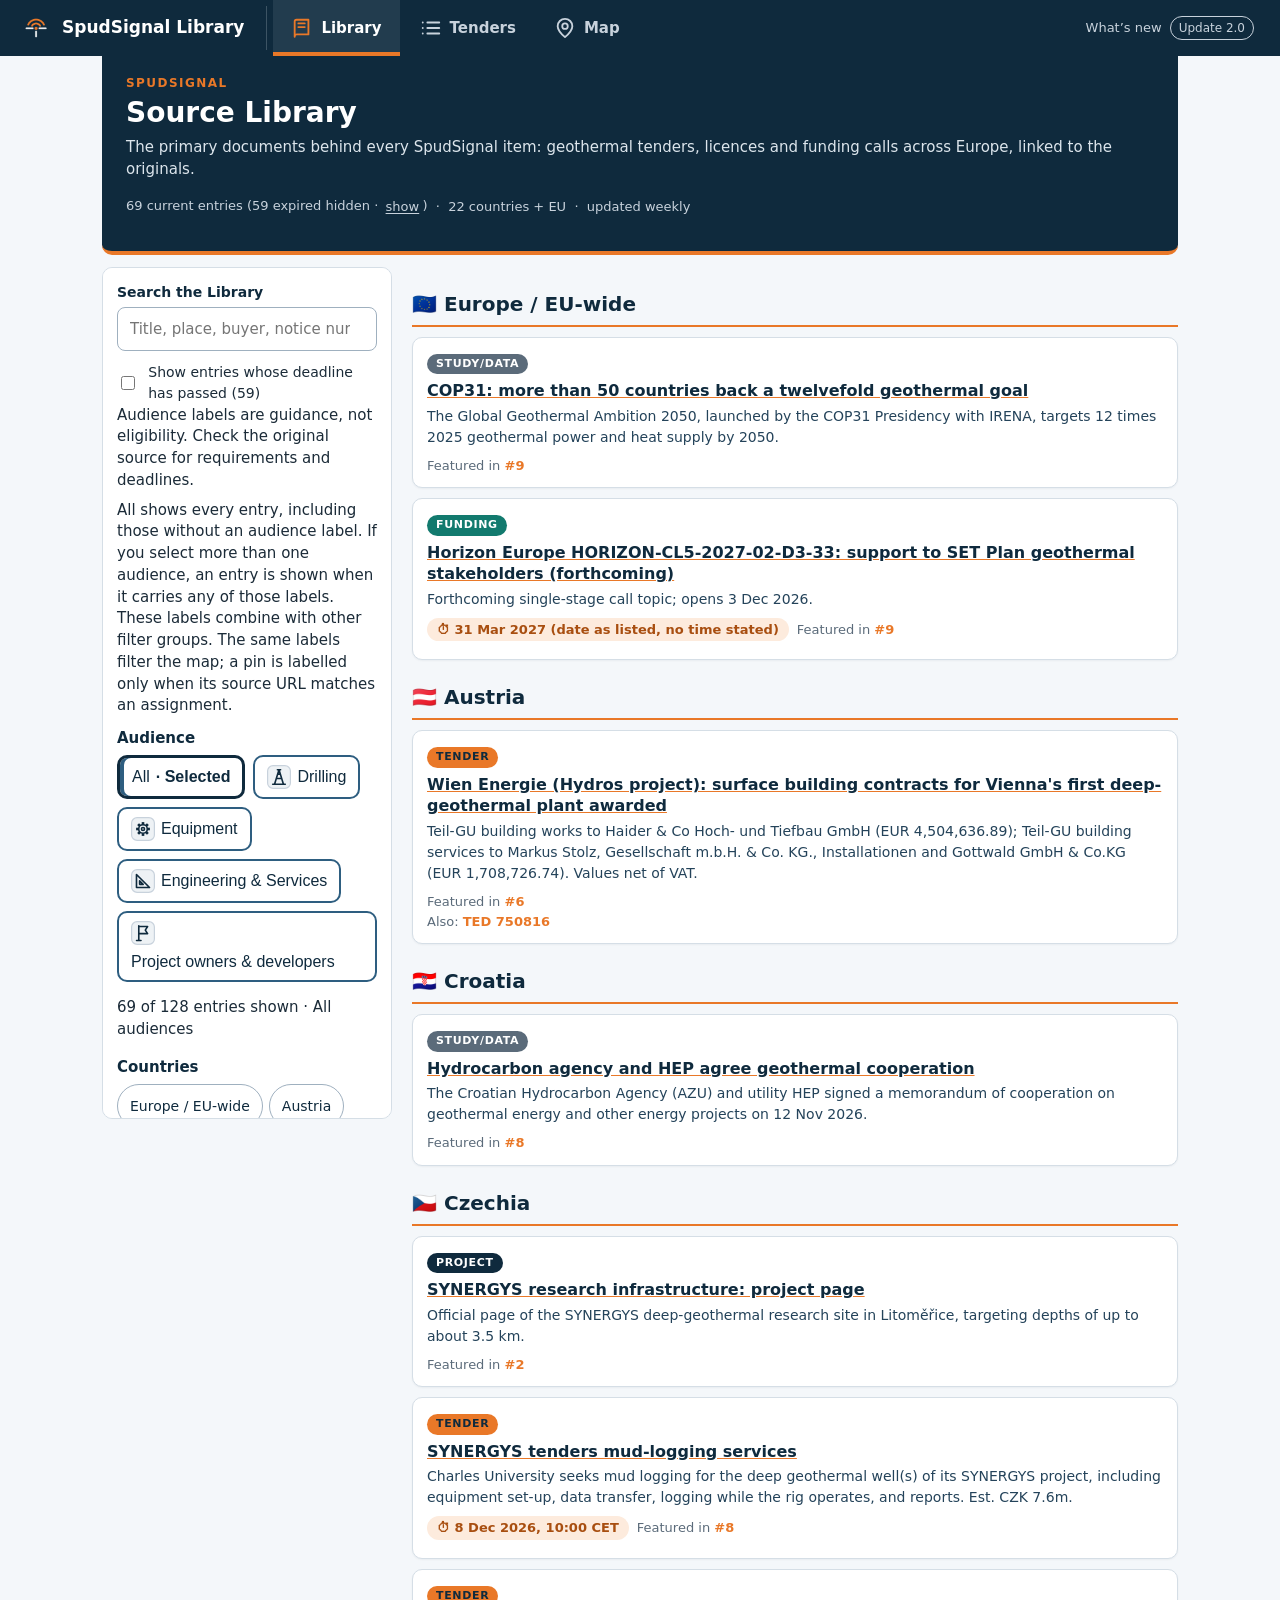
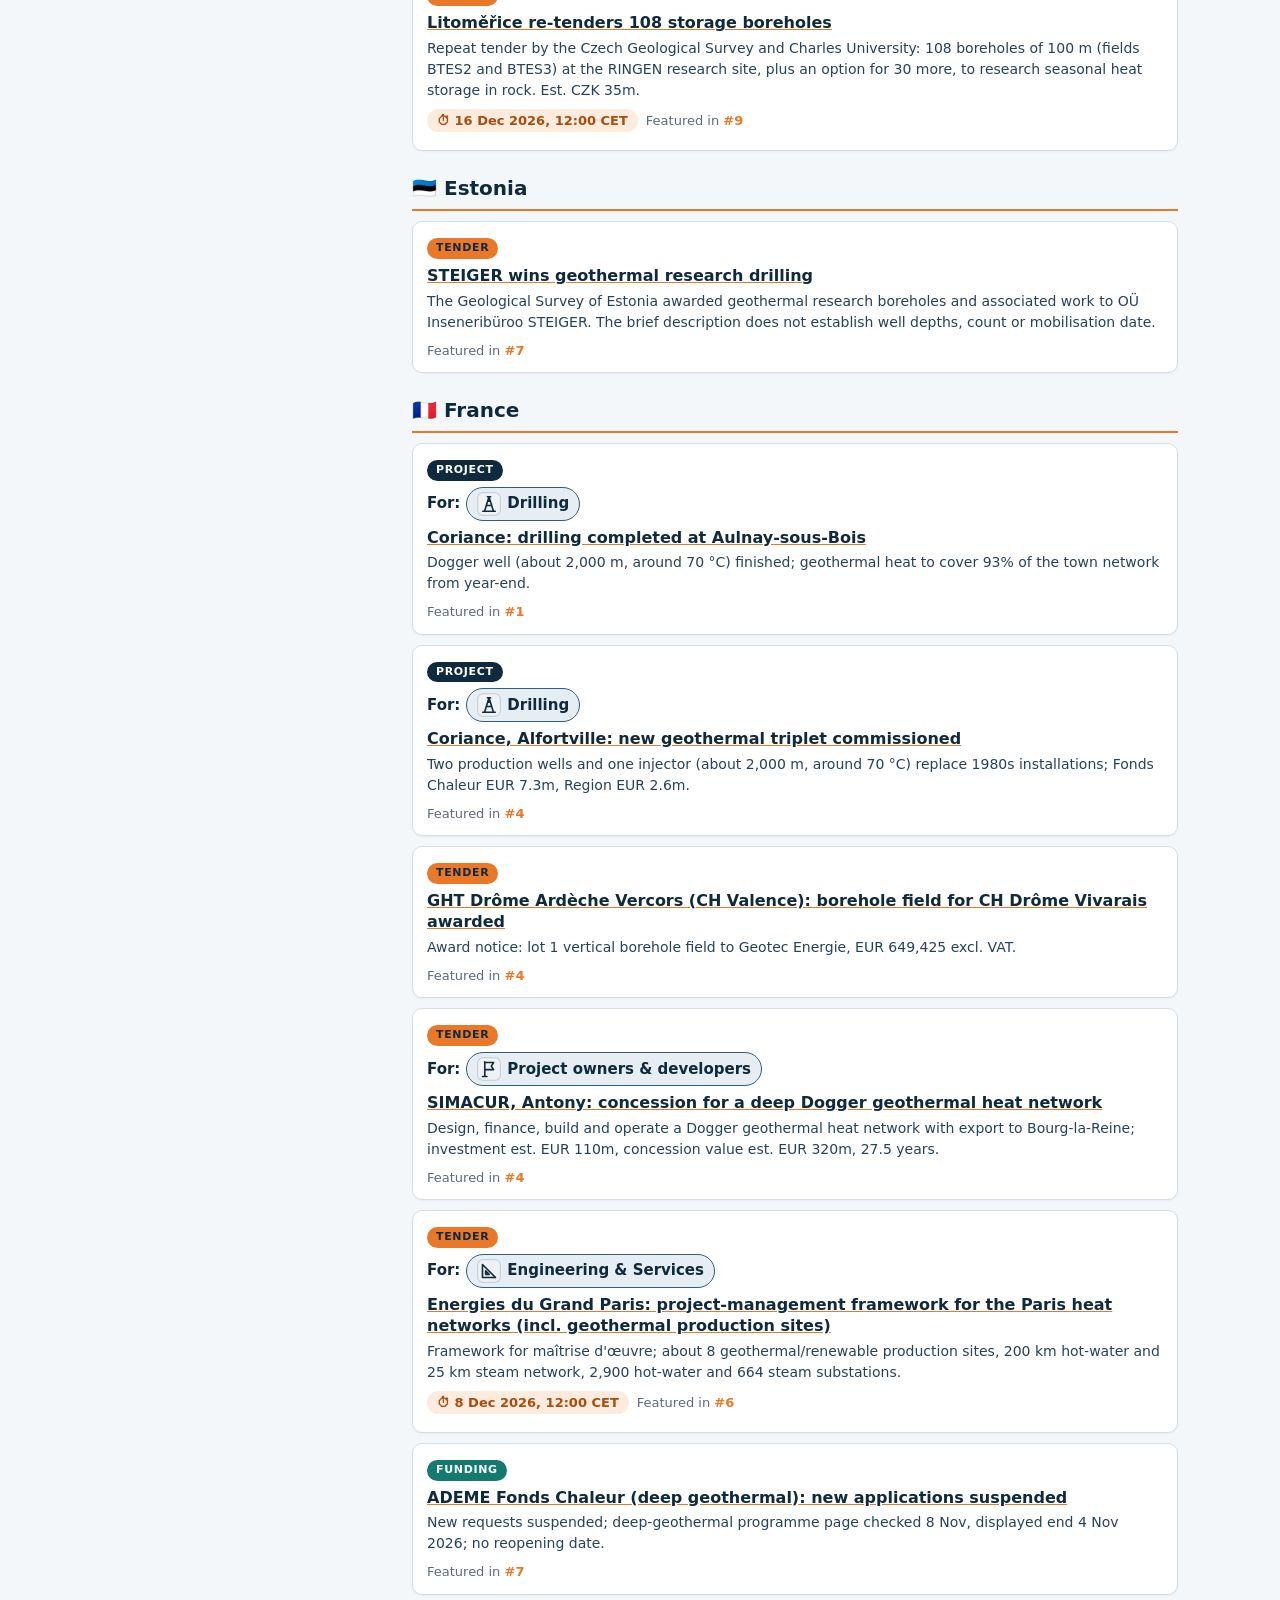
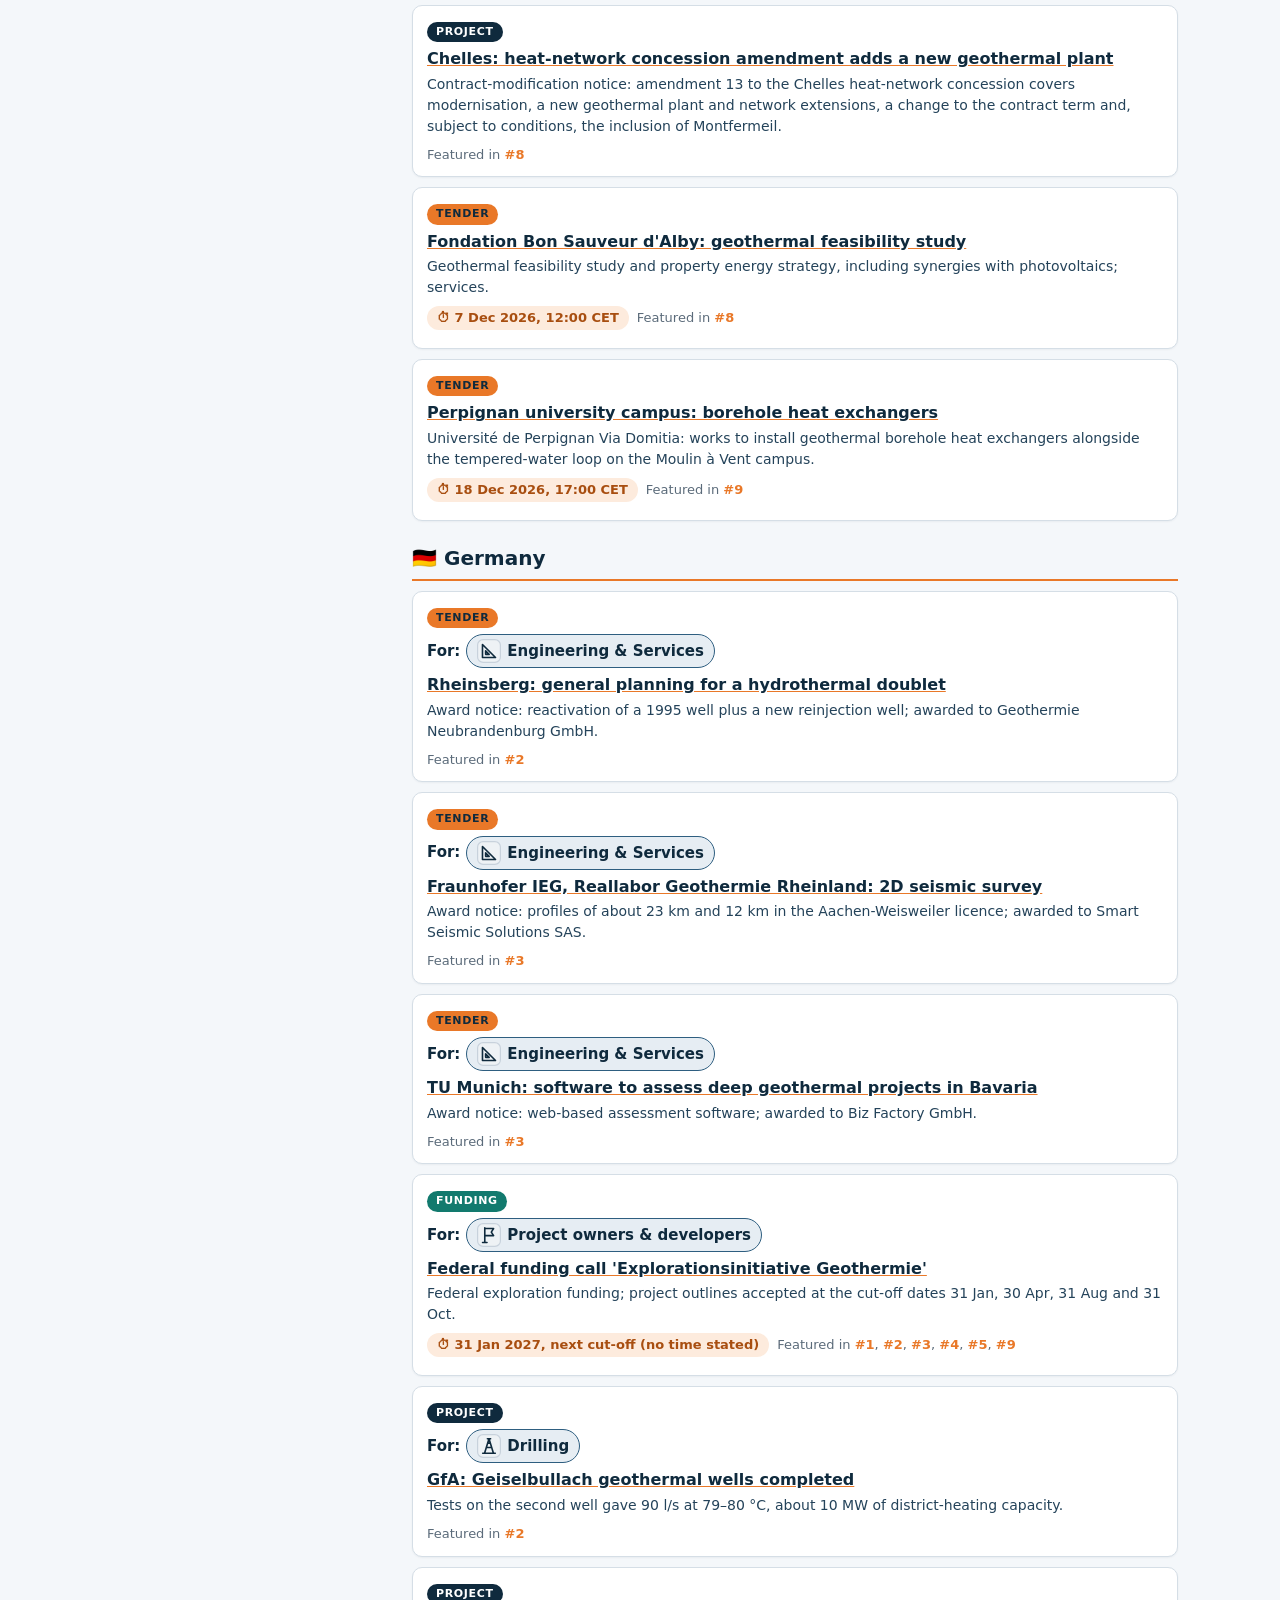
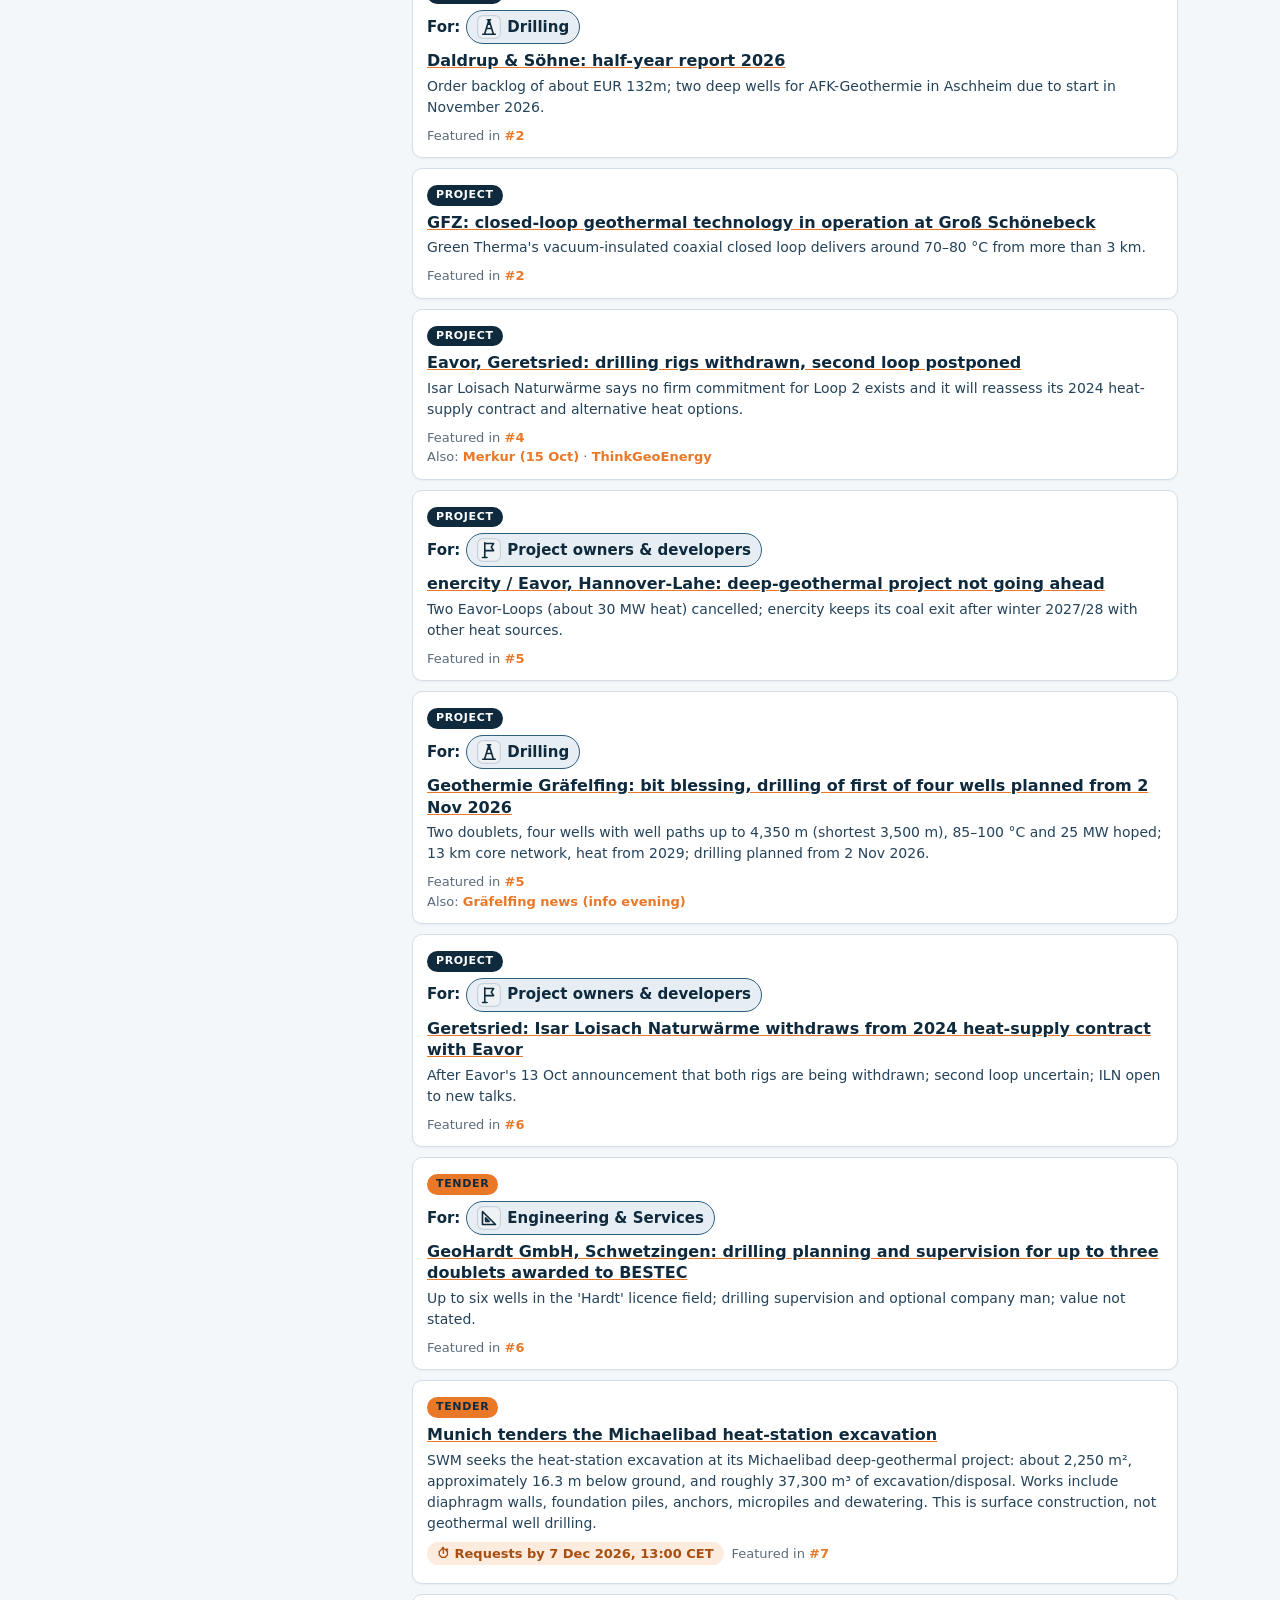
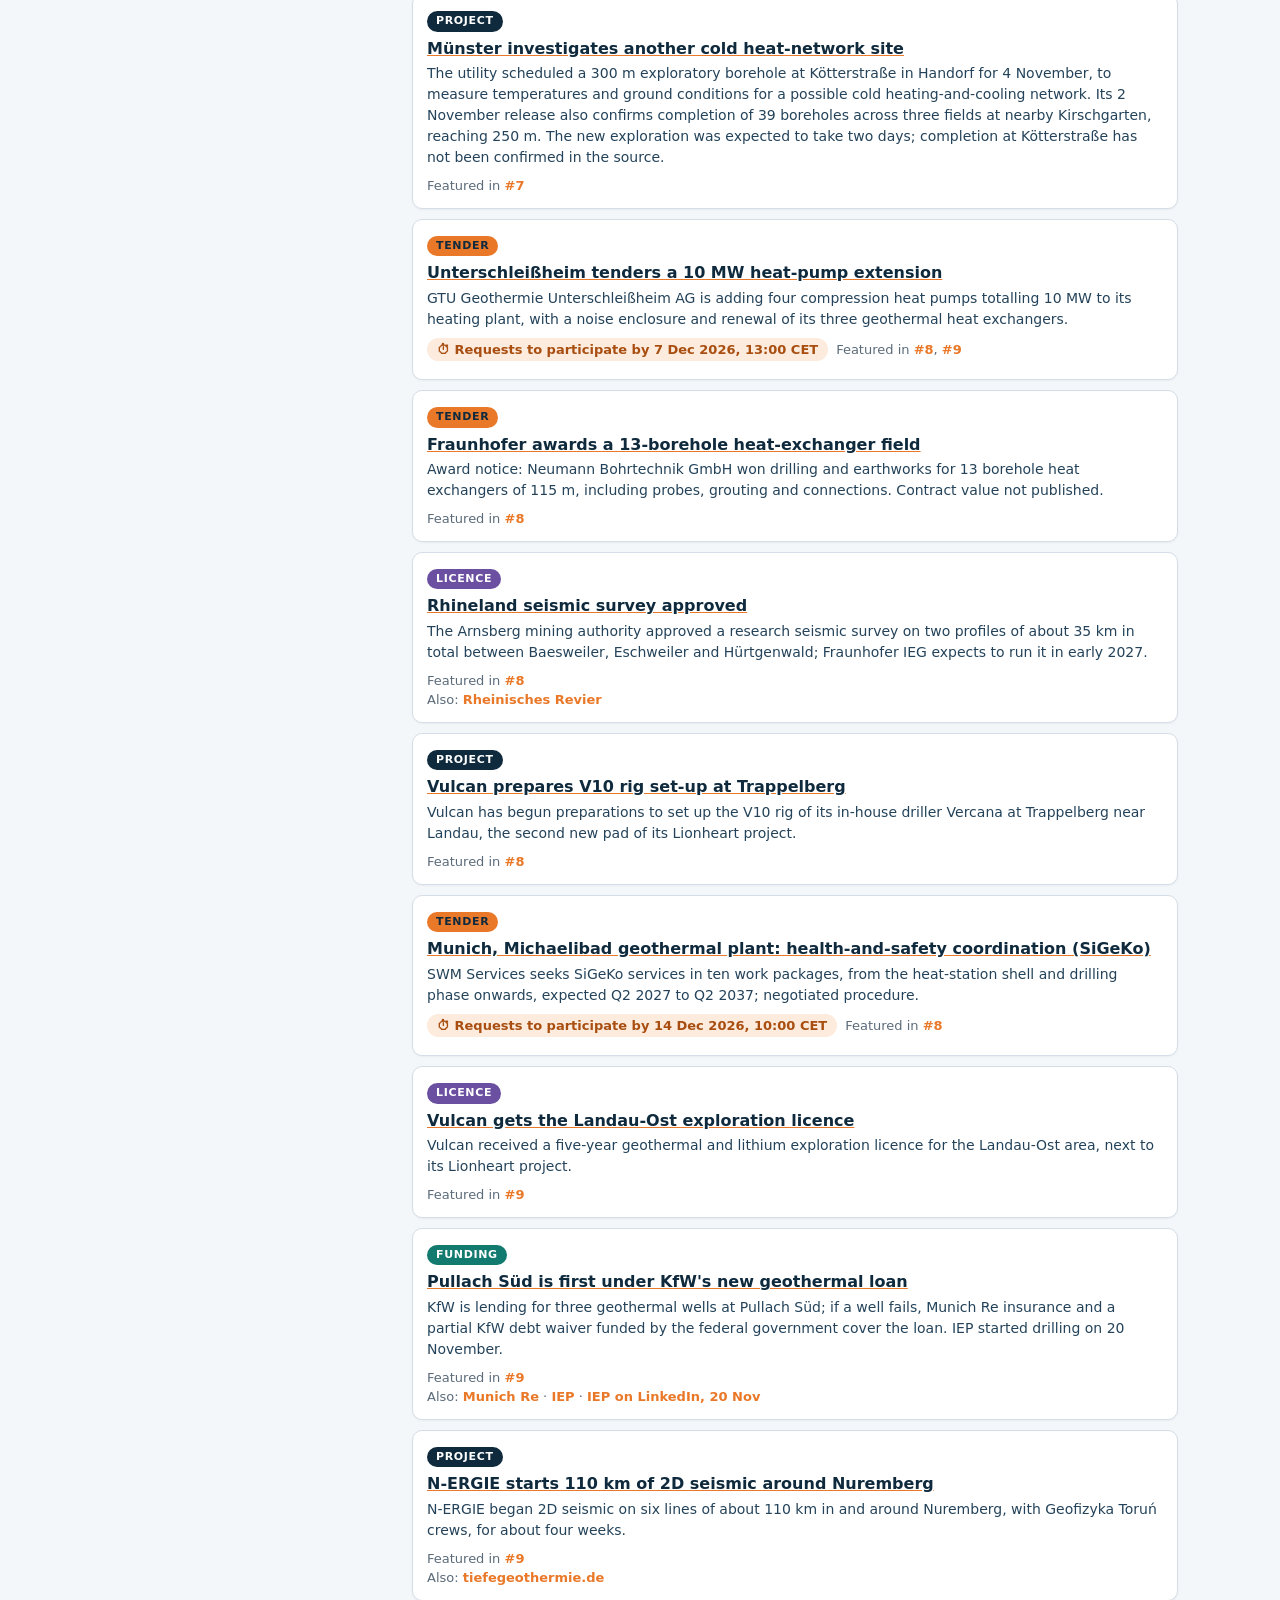
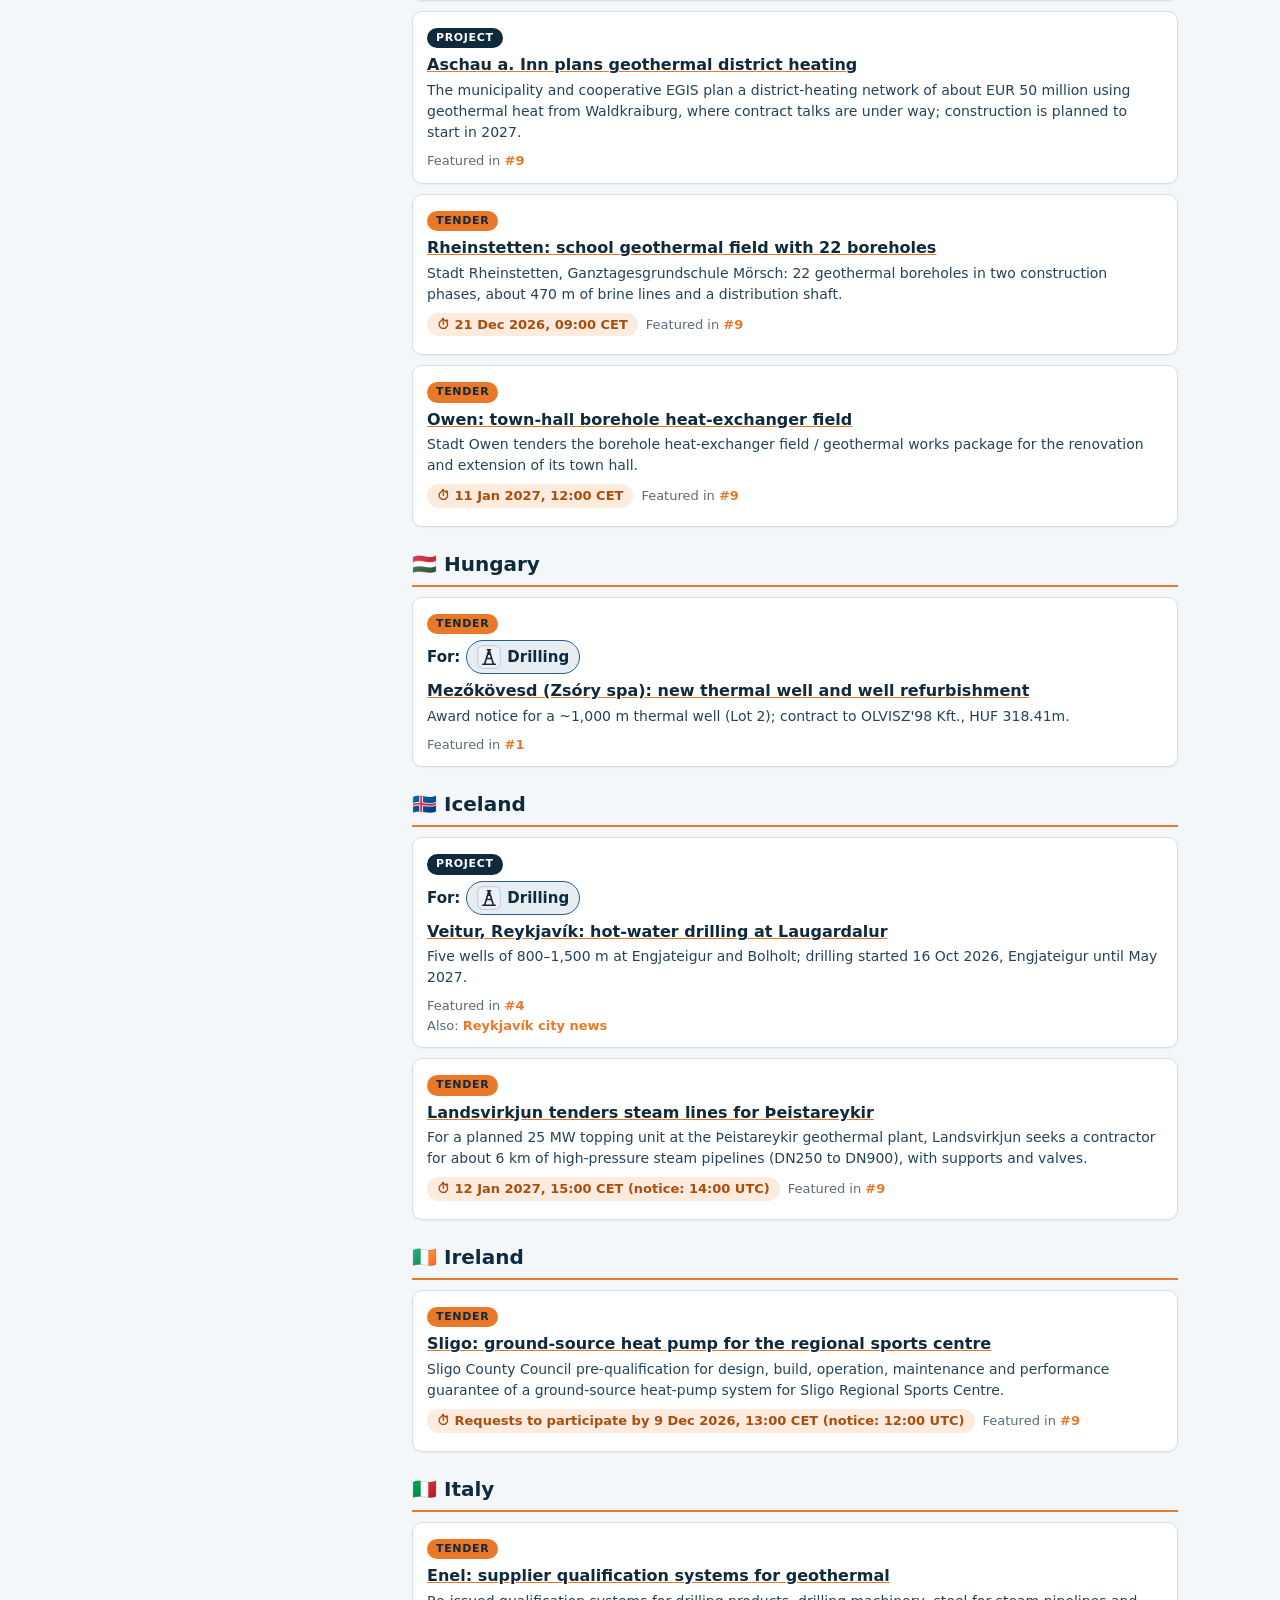
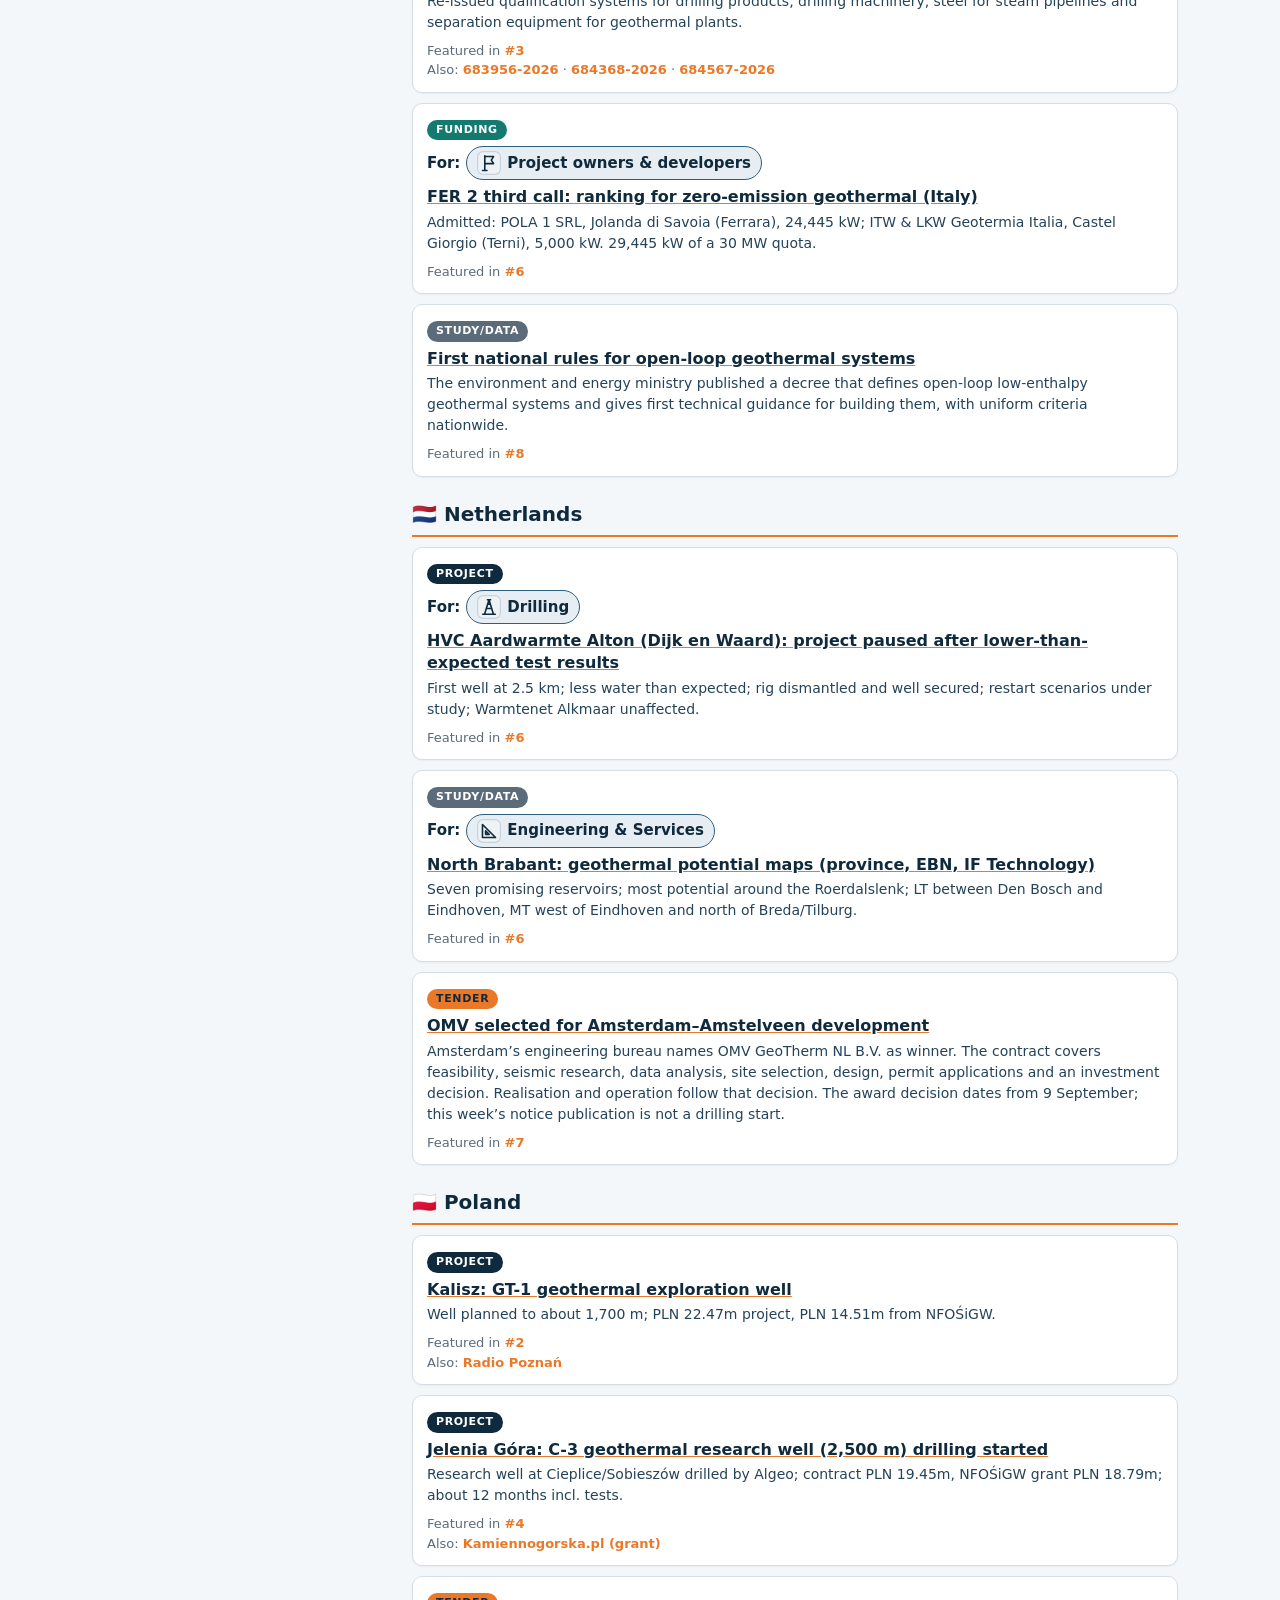
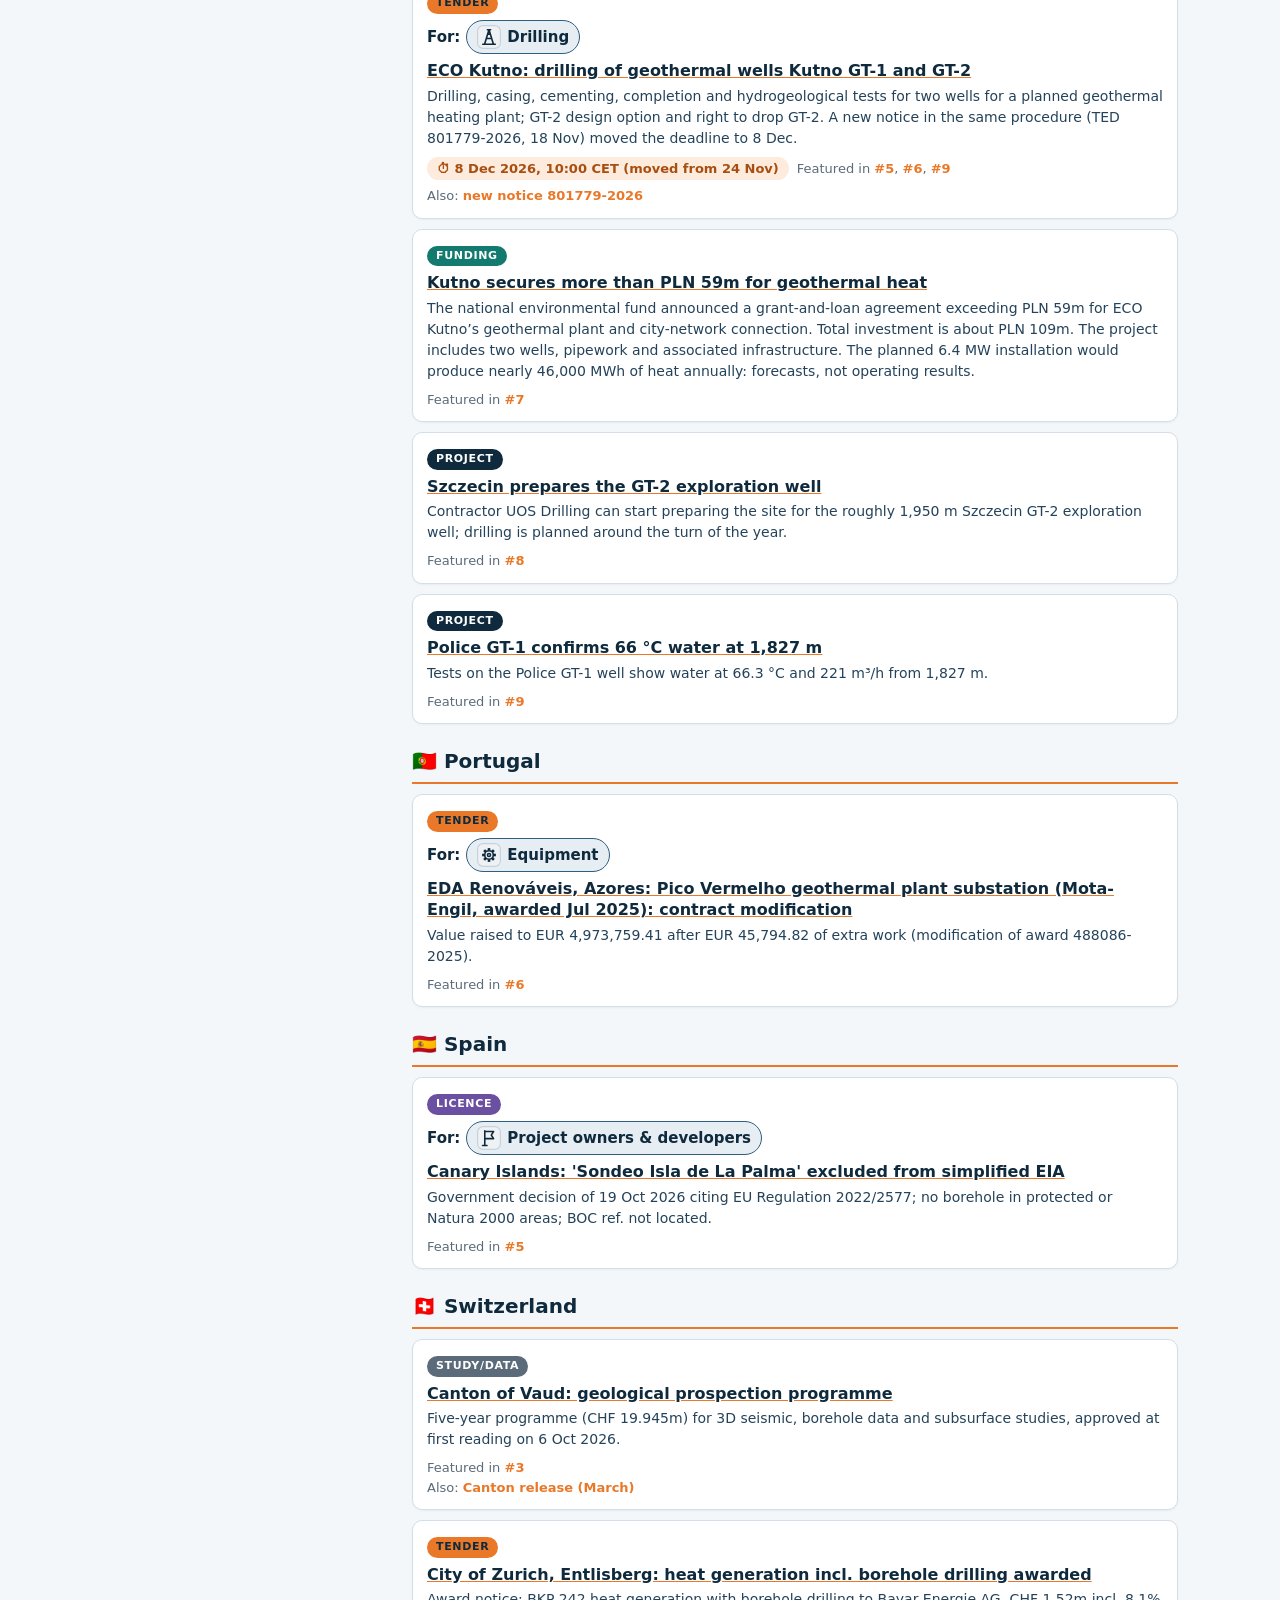
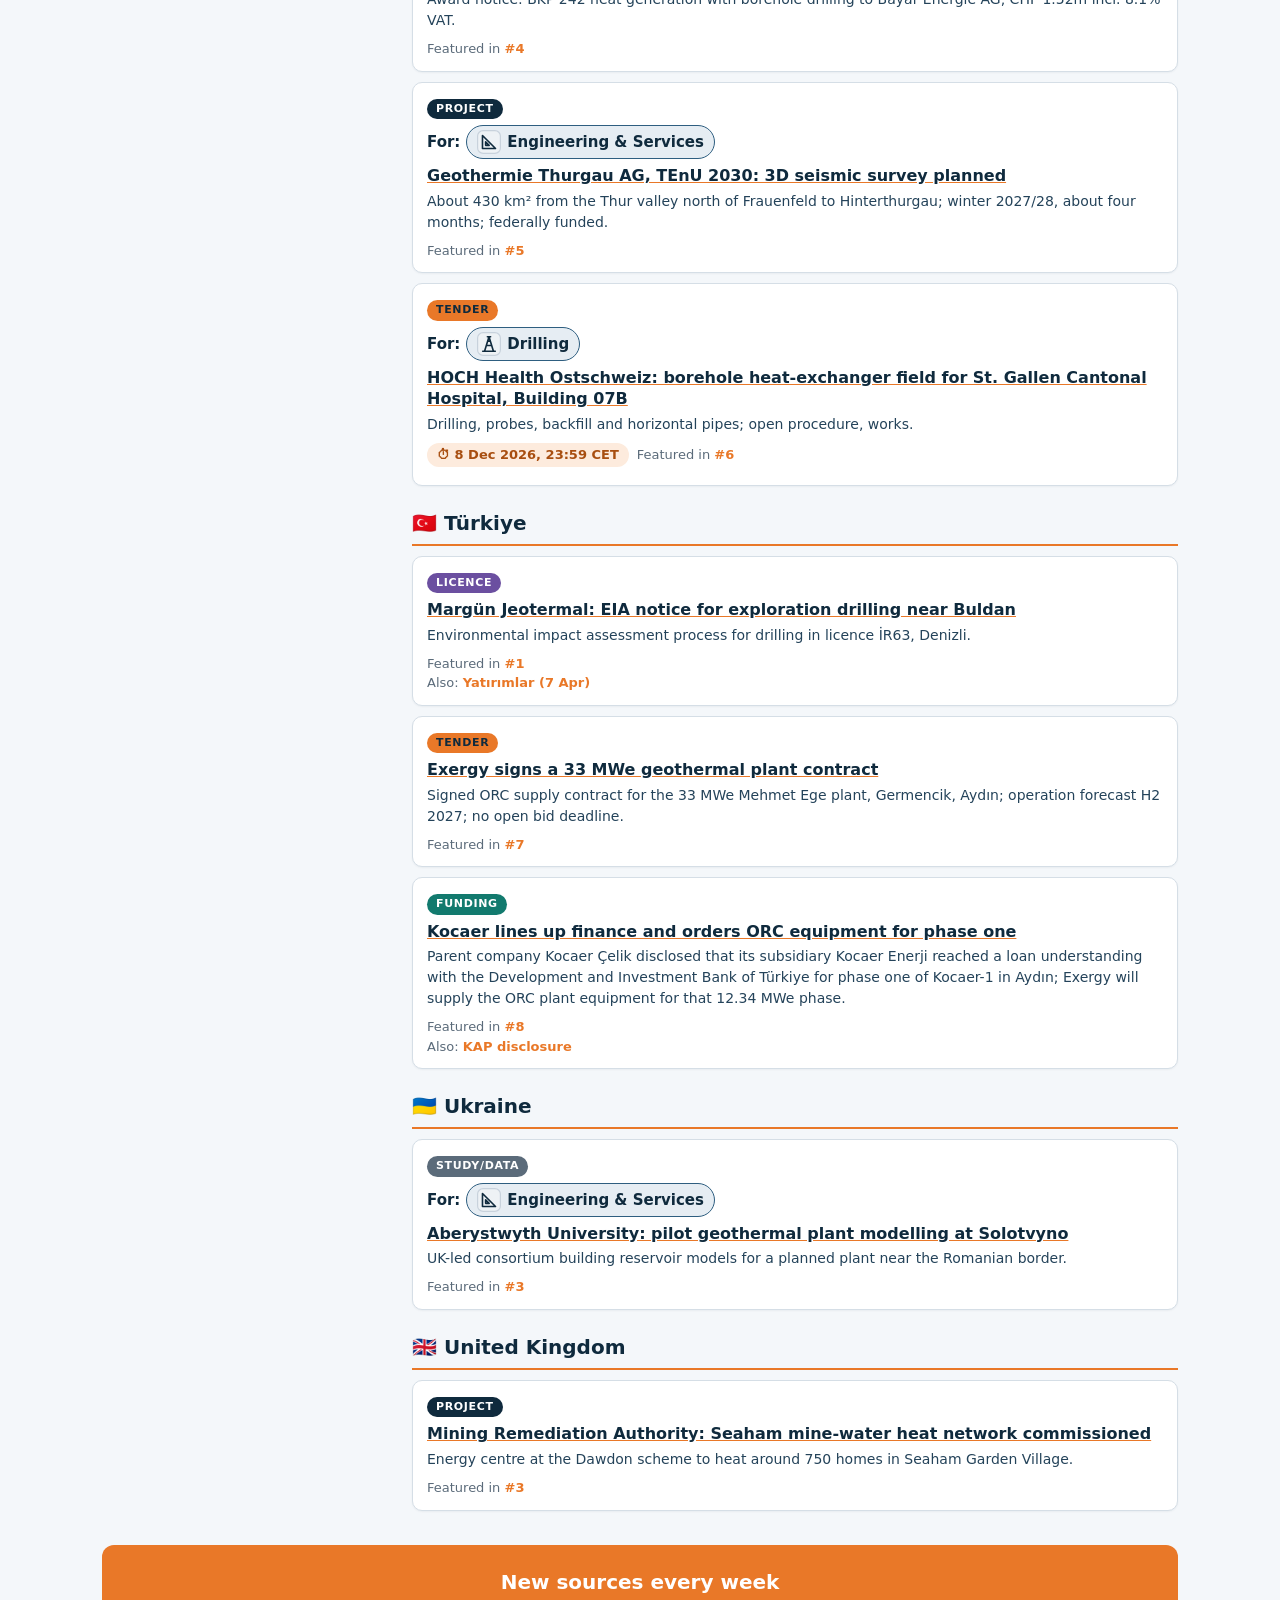
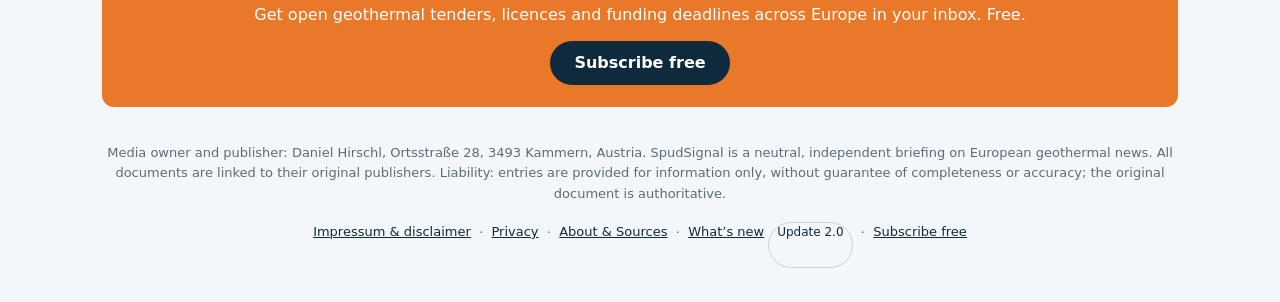
==== commit ac956850: "Library safeguard delta 1: Chelles (K3) and Kocaer (K4) card texts per Reviewer" ====
--- a/index.html
+++ b/index.html
@@ -196,7 +196,7 @@
 
 
 
-</aside><div class="ss-list" id="liblist"><h2 class="ss-h2" id="lib-europeeuwide">🇪🇺 Europe / EU-wide</h2><div class="libcard ss-card" data-audience="" data-audience-approved="false" data-audience-status="untagged" data-deadline="2026-12-01T17:00:00+01:00" data-type="funding"><span class="ss-badge t-funding">Funding</span><p class="ss-ct"><a href="https://ec.europa.eu/info/funding-tenders/opportunities/portal/screen/opportunities/topic-details/horizon-cl5-2026-11-d3-06">Horizon Europe HORIZON-CL5-2026-11-D3-06: resource assessment for deep sedimentary and basement reservoirs</a></p><p class="ss-cd">EUR 18m research and innovation call on methods and models for low-permeability reservoirs at 2,000–6,000 m.</p><p class="ss-cm"><span class="ss-dl">⏱ 1 Dec 2026, 17:00 Brussels time</span><span class="ss-past" hidden="">Deadline passed</span><span>Featured in <a href="https://spudsignal.beehiiv.com/p/spudsignal-1-prenzlau-plant-kaba-well-erzurum-licences">#1</a>, <a href="https://spudsignal.beehiiv.com/p/spudsignal-2-synergys-kit-alsace-well-geiselbullach">#2</a>, <a href="https://spudsignal.beehiiv.com/p/spudsignal-3-ferney-well-linnich-boreholes-seaham-heat">#3</a>, <a href="https://spudsignal.beehiiv.com/p/spudsignal-4-antony-concession-romanian-wells-nigde">#4</a>, <a href="https://spudsignal.beehiiv.com/p/spudsignal-5-kutno-wells-hvc-framework-berlin-la-palma">#5</a>, <a href="https://spudsignal.beehiiv.com/p/spudsignal-6-alton-paused-paris-heat-italys-fer-2">#6</a>, <a href="https://spudsignal.beehiiv.com/p/spudsignal-7-munich-works-kaba-reset-kutno-funding">#7</a>, <a href="https://spudsignal.beehiiv.com/p/spudsignal-8-heat-pumps-swiss-boreholes-vulcan-rig">#8</a>, <a href="https://spudsignal.beehiiv.com/p/spudsignal-9-pullach-spuds-kutno-wells-iceland-steam">#9</a></span></p></div><div class="libcard ss-card" data-audience="" data-audience-approved="false" data-audience-status="unassigned" data-type="study"><span class="ss-badge t-study">Study/Data</span><p class="ss-ct"><a href="https://cop31.tr/news-detail/more-than-50-countries-back-global-geothermal-ambition-2050">COP31: more than 50 countries back a twelvefold geothermal goal</a></p><p class="ss-cd">The Global Geothermal Ambition 2050, launched by the COP31 Presidency with IRENA, targets 12 times 2025 geothermal power and heat supply by 2050.</p><p class="ss-cm"><span>Featured in <a href="https://spudsignal.beehiiv.com/p/spudsignal-9-pullach-spuds-kutno-wells-iceland-steam">#9</a></span></p></div><div class="libcard ss-card" data-audience="" data-audience-approved="false" data-audience-status="unassigned" data-deadline="2027-03-31T23:59:00+02:00" data-type="funding"><span class="ss-badge t-funding">Funding</span><p class="ss-ct"><a href="https://ec.europa.eu/info/funding-tenders/opportunities/portal/screen/opportunities/topic-details/horizon-cl5-2027-02-d3-33">Horizon Europe HORIZON-CL5-2027-02-D3-33: support to SET Plan geothermal stakeholders (forthcoming)</a></p><p class="ss-cd">Forthcoming single-stage call topic; opens 3 Dec 2026.</p><p class="ss-cm"><span class="ss-dl">⏱ 31 Mar 2027 (date as listed, no time stated)</span><span class="ss-past" hidden="">Deadline passed</span><span>Featured in <a href="https://spudsignal.beehiiv.com/p/spudsignal-9-pullach-spuds-kutno-wells-iceland-steam">#9</a></span></p></div><h2 class="ss-h2" id="lib-austria">🇦🇹 Austria</h2><div class="libcard ss-card" data-audience="" data-audience-approved="true" data-audience-status="untagged" data-type="tender"><span class="ss-badge t-tender">Tender</span><p class="ss-ct"><a href="https://ted.europa.eu/en/notice/-/detail/749142-2026">Wien Energie (Hydros project): surface building contracts for Vienna's first deep-geothermal plant awarded</a></p><p class="ss-cd">Teil-GU building works to Haider &amp; Co Hoch- und Tiefbau GmbH (EUR 4,504,636.89); Teil-GU building services to Markus Stolz, Gesellschaft m.b.H. &amp; Co. KG., Installationen and Gottwald GmbH &amp; Co.KG (EUR 1,708,726.74). Values net of VAT.</p><p class="ss-cm"><span>Featured in <a href="https://spudsignal.beehiiv.com/p/spudsignal-6-alton-paused-paris-heat-italys-fer-2">#6</a></span><br/><span>Also: <a href="https://ted.europa.eu/en/notice/-/detail/750816-2026">TED 750816</a></span></p></div><h2 class="ss-h2" id="lib-belgium">🇧🇪 Belgium</h2><div class="libcard ss-card" data-audience="Engineering &amp; Services" data-audience-approved="true" data-audience-status="reviewed" data-deadline="2026-10-14T10:00:00+02:00" data-past-build="1" data-type="tender"><span class="ss-badge t-tender">Tender</span><!--auds--><span class="auds" data-audience-status="reviewed"><span class="audfor">For:</span><span class="aud"><img alt="" class="audsym" height="24" src="/symbols/aud-engineering.svg" width="24"/><span class="audname">Engineering &amp; Services</span></span></span><!--/auds--><p class="ss-ct"><a href="https://ted.europa.eu/en/notice/-/detail/620241-2026">Flanders: gravity and magnetotelluric surveys, Brabant Massif</a></p><p class="ss-cd">Geophysical surveys for deep geothermal and critical raw materials in the Brabant Massif.</p><p class="ss-cm"><span class="ss-dl past">⏱ 14 Oct 2026, 10:00 CEST</span><span class="ss-past" hidden="">Deadline passed</span><span>expired</span><span>Featured in <a href="https://spudsignal.beehiiv.com/p/spudsignal-1-prenzlau-plant-kaba-well-erzurum-licences">#1</a>, <a href="https://spudsignal.beehiiv.com/p/spudsignal-2-synergys-kit-alsace-well-geiselbullach">#2</a>, <a href="https://spudsignal.beehiiv.com/p/spudsignal-3-ferney-well-linnich-boreholes-seaham-heat">#3</a></span></p></div><h2 class="ss-h2" id="lib-croatia">🇭🇷 Croatia</h2><div class="libcard ss-card" data-audience="" data-audience-approved="false" data-audience-status="unassigned" data-type="study"><span class="ss-badge t-study">Study/Data</span><p class="ss-ct"><a href="https://www.hep.hr/novosti/azu-i-hep-potpisali-memorandum-o-suradnji-u-podrucju-geotermalne-energije-i-drugih-energetskih-projekata/3918">Hydrocarbon agency and HEP agree geothermal cooperation</a></p><p class="ss-cd">The Croatian Hydrocarbon Agency (AZU) and utility HEP signed a memorandum of cooperation on geothermal energy and other energy projects on 12 Nov 2026.</p><p class="ss-cm"><span>Featured in <a href="https://spudsignal.beehiiv.com/p/spudsignal-8-heat-pumps-swiss-boreholes-vulcan-rig">#8</a></span></p></div><h2 class="ss-h2" id="lib-czechia">🇨🇿 Czechia</h2><div class="libcard ss-card" data-audience="Equipment" data-audience-approved="true" data-audience-status="reviewed" data-deadline="2026-11-09T10:00:00+01:00" data-past-build="1" data-type="tender"><span class="ss-badge t-tender">Tender</span><!--auds--><span class="auds" data-audience-status="reviewed"><span class="audfor">For:</span><span class="aud"><img alt="" class="audsym" height="24" src="/symbols/aud-equipment.svg" width="24"/><span class="audname">Equipment</span></span></span><!--/auds--><p class="ss-ct"><a href="https://ted.europa.eu/en/notice/-/detail/674260-2026">Charles University: wellhead and frac tree for SYNERGYS</a></p><p class="ss-cd">Supply of wellhead and frac-tree equipment, with installation, for deep geothermal wells at the SYNERGYS research site in Litoměřice. Est. CZK 9.8m.</p><p class="ss-cm"><span class="ss-dl past">⏱ 9 Nov 2026, 10:00 CET (extended from 5 Nov)</span><span class="ss-past" hidden="">Deadline passed</span><span>expired</span><span>Featured in <a href="https://spudsignal.beehiiv.com/p/spudsignal-2-synergys-kit-alsace-well-geiselbullach">#2</a>, <a href="https://spudsignal.beehiiv.com/p/spudsignal-3-ferney-well-linnich-boreholes-seaham-heat">#3</a>, <a href="https://spudsignal.beehiiv.com/p/spudsignal-4-antony-concession-romanian-wells-nigde">#4</a>, <a href="https://spudsignal.beehiiv.com/p/spudsignal-5-kutno-wells-hvc-framework-berlin-la-palma">#5</a>, <a href="https://spudsignal.beehiiv.com/p/spudsignal-6-alton-paused-paris-heat-italys-fer-2">#6</a></span><br/><span>Also: <a href="https://ted.europa.eu/en/notice/-/detail/684005-2026">change notice 684005-2026</a></span></p></div><div class="libcard ss-card" data-audience="Equipment" data-audience-approved="true" data-audience-status="reviewed" data-deadline="2026-11-06T10:00:00+01:00" data-past-build="1" data-type="tender"><span class="ss-badge t-tender">Tender</span><!--auds--><span class="auds" data-audience-status="reviewed"><span class="audfor">For:</span><span class="aud"><img alt="" class="audsym" height="24" src="/symbols/aud-equipment.svg" width="24"/><span class="audname">Equipment</span></span></span><!--/auds--><p class="ss-ct"><a href="https://ted.europa.eu/en/notice/-/detail/679859-2026">Charles University: liner hanger for SYNERGYS</a></p><p class="ss-cd">Supply of liner-hanger equipment, with installation, for the SYNERGYS deep wells. Est. CZK 9.8m.</p><p class="ss-cm"><span class="ss-dl past">⏱ 6 Nov 2026, 10:00 CET</span><span class="ss-past" hidden="">Deadline passed</span><span>expired</span><span>Featured in <a href="https://spudsignal.beehiiv.com/p/spudsignal-2-synergys-kit-alsace-well-geiselbullach">#2</a>, <a href="https://spudsignal.beehiiv.com/p/spudsignal-3-ferney-well-linnich-boreholes-seaham-heat">#3</a>, <a href="https://spudsignal.beehiiv.com/p/spudsignal-4-antony-concession-romanian-wells-nigde">#4</a>, <a href="https://spudsignal.beehiiv.com/p/spudsignal-5-kutno-wells-hvc-framework-berlin-la-palma">#5</a>, <a href="https://spudsignal.beehiiv.com/p/spudsignal-6-alton-paused-paris-heat-italys-fer-2">#6</a></span></p></div><div class="libcard ss-card" data-audience="Drilling" data-audience-approved="true" data-audience-status="reviewed" data-deadline="2026-09-22T23:59:00+02:00" data-past-build="1" data-type="tender"><span class="ss-badge t-tender">Tender</span><!--auds--><span class="auds" data-audience-status="reviewed"><span class="audfor">For:</span><span class="aud"><img alt="" class="audsym" height="24" src="/symbols/aud-drilling.svg" width="24"/><span class="audname">Drilling</span></span></span><!--/auds--><p class="ss-ct"><a href="https://ted.europa.eu/en/notice/-/detail/637856-2026">Charles University: day-rate drilling services with rig for SYNERGYS</a></p><p class="ss-cd">Drilling services with a rig, est. CZK 70m for 150 days; offers closed 22 Sep 2026.</p><p class="ss-cm"><span class="ss-dl past">⏱ 22 Sep 2026</span><span class="ss-past" hidden="">Deadline passed</span><span>expired</span><span>Featured in <a href="https://spudsignal.beehiiv.com/p/spudsignal-2-synergys-kit-alsace-well-geiselbullach">#2</a></span></p></div><div class="libcard ss-card" data-audience="" data-audience-approved="false" data-audience-status="untagged" data-type="project"><span class="ss-badge t-project">Project</span><p class="ss-ct"><a href="https://www.synergys.cz/cz/o-synergys/projekt">SYNERGYS research infrastructure: project page</a></p><p class="ss-cd">Official page of the SYNERGYS deep-geothermal research site in Litoměřice, targeting depths of up to about 3.5 km.</p><p class="ss-cm"><span>Featured in <a href="https://spudsignal.beehiiv.com/p/spudsignal-2-synergys-kit-alsace-well-geiselbullach">#2</a></span></p></div><div class="libcard ss-card" data-audience="Drilling" data-audience-approved="true" data-audience-status="reviewed" data-deadline="2026-10-30T15:00:00+01:00" data-past-build="1" data-type="tender"><span class="ss-badge t-tender">Tender</span><!--auds--><span class="auds" data-audience-status="reviewed"><span class="audfor">For:</span><span class="aud"><img alt="" class="audsym" height="24" src="/symbols/aud-drilling.svg" width="24"/><span class="audname">Drilling</span></span></span><!--/auds--><p class="ss-ct"><a href="https://ted.europa.eu/en/notice/-/detail/670200-2026">Litoměřice SYNERGYS/USES4HEAT: 100 shallow boreholes for BTES heat storage</a></p><p class="ss-cd">100 boreholes of 100 m (plus 30 optional) for borehole thermal energy storage fields. Est. CZK 35m.</p><p class="ss-cm"><span class="ss-dl past">⏱ 30 Oct 2026, 15:00 CET</span><span class="ss-past" hidden="">Deadline passed</span><span>expired</span><span>Featured in <a href="https://spudsignal.beehiiv.com/p/spudsignal-2-synergys-kit-alsace-well-geiselbullach">#2</a>, <a href="https://spudsignal.beehiiv.com/p/spudsignal-3-ferney-well-linnich-boreholes-seaham-heat">#3</a>, <a href="https://spudsignal.beehiiv.com/p/spudsignal-4-antony-concession-romanian-wells-nigde">#4</a></span></p></div><div class="libcard ss-card" data-audience="Drilling" data-audience-approved="true" data-audience-status="reviewed" data-deadline="2026-11-06T15:00:00+01:00" data-past-build="1" data-type="tender"><span class="ss-badge t-tender">Tender</span><!--auds--><span class="auds" data-audience-status="reviewed"><span class="audfor">For:</span><span class="aud"><img alt="" class="audsym" height="24" src="/symbols/aud-drilling.svg" width="24"/><span class="audname">Drilling</span></span></span><!--/auds--><p class="ss-ct"><a href="https://ted.europa.eu/en/notice/-/detail/730837-2026">Litoměřice SYNERGYS/USES4HEAT: 100 shallow boreholes for BTES heat storage (co-buyer Univerzita Karlova)</a></p><p class="ss-cd"></p><p class="ss-cm"><span class="ss-dl past">⏱ 6 Nov, 15:00 CET, co-buyer Univerzita Karlova (TED 730837-2026)</span><span class="ss-past" hidden="">Deadline passed</span><span>expired</span><span>Featured in <a href="https://spudsignal.beehiiv.com/p/spudsignal-5-kutno-wells-hvc-framework-berlin-la-palma">#5</a>, <a href="https://spudsignal.beehiiv.com/p/spudsignal-6-alton-paused-paris-heat-italys-fer-2">#6</a></span></p></div><div class="libcard ss-card" data-audience="" data-audience-approved="false" data-audience-status="unassigned" data-deadline="2026-12-08T10:00:00+01:00" data-type="tender"><span class="ss-badge t-tender">Tender</span><p class="ss-ct"><a href="https://ted.europa.eu/en/notice/-/detail/781999-2026">SYNERGYS tenders mud-logging services</a></p><p class="ss-cd">Charles University seeks mud logging for the deep geothermal well(s) of its SYNERGYS project, including equipment set-up, data transfer, logging while the rig operates, and reports. Est. CZK 7.6m.</p><p class="ss-cm"><span class="ss-dl">⏱ 8 Dec 2026, 10:00 CET</span><span class="ss-past" hidden="">Deadline passed</span><span>Featured in <a href="https://spudsignal.beehiiv.com/p/spudsignal-8-heat-pumps-swiss-boreholes-vulcan-rig">#8</a></span></p></div><div class="libcard ss-card" data-audience="" data-audience-approved="false" data-audience-status="unassigned" data-deadline="2026-12-16T12:00:00+01:00" data-type="tender"><span class="ss-badge t-tender">Tender</span><p class="ss-ct"><a href="https://ted.europa.eu/en/notice/-/detail/794245-2026">Litoměřice re-tenders 108 storage boreholes</a></p><p class="ss-cd">Repeat tender by the Czech Geological Survey and Charles University: 108 boreholes of 100 m (fields BTES2 and BTES3) at the RINGEN research site, plus an option for 30 more, to research seasonal heat storage in rock. Est. CZK 35m.</p><p class="ss-cm"><span class="ss-dl">⏱ 16 Dec 2026, 12:00 CET</span><span class="ss-past" hidden="">Deadline passed</span><span>Featured in <a href="https://spudsignal.beehiiv.com/p/spudsignal-9-pullach-spuds-kutno-wells-iceland-steam">#9</a></span></p></div><h2 class="ss-h2" id="lib-estonia">🇪🇪 Estonia</h2><div class="libcard ss-card" data-audience="" data-audience-approved="false" data-audience-status="unassigned" data-type="tender"><span class="ss-badge t-tender">Tender</span><p class="ss-ct"><a href="https://ted.europa.eu/en/notice/-/detail/770504-2026">STEIGER wins geothermal research drilling</a></p><p class="ss-cd">The Geological Survey of Estonia awarded geothermal research boreholes and associated work to OÜ Inseneribüroo STEIGER. The brief description does not establish well depths, count or mobilisation date.</p><p class="ss-cm"><span>Featured in <a href="https://spudsignal.beehiiv.com/p/spudsignal-7-munich-works-kaba-reset-kutno-funding">#7</a></span></p></div><h2 class="ss-h2" id="lib-france">🇫🇷 France</h2><div class="libcard ss-card" data-audience="Engineering &amp; Services" data-audience-approved="true" data-audience-status="reviewed" data-deadline="2026-11-10T16:00:00+01:00" data-past-build="1" data-type="tender"><span class="ss-badge t-tender">Tender</span><!--auds--><span class="auds" data-audience-status="reviewed"><span class="audfor">For:</span><span class="aud"><img alt="" class="audsym" height="24" src="/symbols/aud-engineering.svg" width="24"/><span class="audname">Engineering &amp; Services</span></span></span><!--/auds--><p class="ss-ct"><a href="https://www.boamp.fr/pages/avis/?q=idweb:26-97695">Terrinnov, Ferney-Voltaire: project management for a geothermal exploration well</a></p><p class="ss-cd">Maîtrise d'oeuvre for an exploration well in the ZAC Ferney Genève Innovation, intended for a future doublet; works budget EUR 2.22m excl. VAT.</p><p class="ss-cm"><span class="ss-dl past">⏱ 10 Nov 2026, 16:00 CET</span><span class="ss-past" hidden="">Deadline passed</span><span>expired</span><span>Featured in <a href="https://spudsignal.beehiiv.com/p/spudsignal-3-ferney-well-linnich-boreholes-seaham-heat">#3</a>, <a href="https://spudsignal.beehiiv.com/p/spudsignal-4-antony-concession-romanian-wells-nigde">#4</a>, <a href="https://spudsignal.beehiiv.com/p/spudsignal-5-kutno-wells-hvc-framework-berlin-la-palma">#5</a>, <a href="https://spudsignal.beehiiv.com/p/spudsignal-6-alton-paused-paris-heat-italys-fer-2">#6</a></span></p></div><div class="libcard ss-card" data-audience="Engineering &amp; Services" data-audience-approved="true" data-audience-status="reviewed" data-deadline="2026-11-24T12:00:00+01:00" data-type="tender"><span class="ss-badge t-tender">Tender</span><!--auds--><span class="auds" data-audience-status="reviewed"><span class="audfor">For:</span><span class="aud"><img alt="" class="audsym" height="24" src="/symbols/aud-engineering.svg" width="24"/><span class="audname">Engineering &amp; Services</span></span></span><!--/auds--><p class="ss-ct"><a href="https://www.boamp.fr/pages/avis/?q=idweb:26-95181">Sauer-Pechelbronn: study to convert an existing well into a deep geothermal probe</a></p><p class="ss-cd">13-month study on the Hélions 2 well at Preuschdorf and reuse options for the Les Cybéliades well at Morsbronn-les-Bains.</p><p class="ss-cm"><span class="ss-dl">⏱ 24 Nov 2026, 12:00 CET</span><span class="ss-past" hidden="">Deadline passed</span><span>Featured in <a href="https://spudsignal.beehiiv.com/p/spudsignal-2-synergys-kit-alsace-well-geiselbullach">#2</a>, <a href="https://spudsignal.beehiiv.com/p/spudsignal-3-ferney-well-linnich-boreholes-seaham-heat">#3</a>, <a href="https://spudsignal.beehiiv.com/p/spudsignal-4-antony-concession-romanian-wells-nigde">#4</a>, <a href="https://spudsignal.beehiiv.com/p/spudsignal-5-kutno-wells-hvc-framework-berlin-la-palma">#5</a>, <a href="https://spudsignal.beehiiv.com/p/spudsignal-6-alton-paused-paris-heat-italys-fer-2">#6</a></span></p></div><div class="libcard ss-card" data-audience="Drilling" data-audience-approved="true" data-audience-status="reviewed" data-deadline="2026-10-26T13:00:00+01:00" data-past-build="1" data-type="tender"><span class="ss-badge t-tender">Tender</span><!--auds--><span class="auds" data-audience-status="reviewed"><span class="audfor">For:</span><span class="aud"><img alt="" class="audsym" height="24" src="/symbols/aud-drilling.svg" width="24"/><span class="audname">Drilling</span></span></span><!--/auds--><p class="ss-ct"><a href="https://www.boamp.fr/pages/avis/?q=idweb:26-93304">Pessac, Bellegrave: new geothermal heat network, Lot 01 'Forages'</a></p><p class="ss-cd">Drilling lot plus plant lots for a new heat network; the update made acid injection an optional tranche.</p><p class="ss-cm"><span class="ss-dl past">⏱ 26 Oct 2026, 13:00 CET</span><span class="ss-past" hidden="">Deadline passed</span><span>expired</span><span>Featured in <a href="https://spudsignal.beehiiv.com/p/spudsignal-1-prenzlau-plant-kaba-well-erzurum-licences">#1</a>, <a href="https://spudsignal.beehiiv.com/p/spudsignal-2-synergys-kit-alsace-well-geiselbullach">#2</a>, <a href="https://spudsignal.beehiiv.com/p/spudsignal-3-ferney-well-linnich-boreholes-seaham-heat">#3</a>, <a href="https://spudsignal.beehiiv.com/p/spudsignal-4-antony-concession-romanian-wells-nigde">#4</a></span><br/><span>Also: <a href="https://www.boamp.fr/pages/avis/?q=idweb:26-94401">update 26-94401</a></span></p></div><div class="libcard ss-card" data-audience="Engineering &amp; Services" data-audience-approved="true" data-audience-status="reviewed" data-deadline="2026-11-18T12:00:00+01:00" data-past-build="1" data-type="tender"><span class="ss-badge t-tender">Tender</span><!--auds--><span class="auds" data-audience-status="reviewed"><span class="audfor">For:</span><span class="aud"><img alt="" class="audsym" height="24" src="/symbols/aud-engineering.svg" width="24"/><span class="audname">Engineering &amp; Services</span></span></span><!--/auds--><p class="ss-ct"><a href="https://ted.europa.eu/en/notice/-/detail/696202-2026">UniGéo (Pantin, Les Lilas, Le Pré-Saint-Gervais, Romainville): project-management framework</a></p><p class="ss-cd">Framework for project management of the geothermal network's surface installations and extensions. Est. EUR 1.7m.</p><p class="ss-cm"><span class="ss-dl past">⏱ 18 Nov 2026, 12:00 CET</span><span class="ss-past" hidden="">Deadline passed</span><span>expired</span><span>Featured in <a href="https://spudsignal.beehiiv.com/p/spudsignal-3-ferney-well-linnich-boreholes-seaham-heat">#3</a>, <a href="https://spudsignal.beehiiv.com/p/spudsignal-4-antony-concession-romanian-wells-nigde">#4</a>, <a href="https://spudsignal.beehiiv.com/p/spudsignal-5-kutno-wells-hvc-framework-berlin-la-palma">#5</a>, <a href="https://spudsignal.beehiiv.com/p/spudsignal-6-alton-paused-paris-heat-italys-fer-2">#6</a></span></p></div><div class="libcard ss-card" data-audience="Drilling" data-audience-approved="true" data-audience-status="reviewed" data-deadline="2026-11-05T12:00:00+01:00" data-past-build="1" data-type="tender"><span class="ss-badge t-tender">Tender</span><!--auds--><span class="auds" data-audience-status="reviewed"><span class="audfor">For:</span><span class="aud"><img alt="" class="audsym" height="24" src="/symbols/aud-drilling.svg" width="24"/><span class="audname">Drilling</span></span></span><!--/auds--><p class="ss-ct"><a href="https://www.boamp.fr/pages/avis/?q=idweb:26-95465">Syndicat ValDem, Vendôme: Lot 3 'Forages'</a></p><p class="ss-cd">Energy renovation with borehole geothermal heating.</p><p class="ss-cm"><span class="ss-dl past">⏱ 5 Nov 2026, 12:00 CET</span><span class="ss-past" hidden="">Deadline passed</span><span>expired</span><span>Featured in <a href="https://spudsignal.beehiiv.com/p/spudsignal-2-synergys-kit-alsace-well-geiselbullach">#2</a>, <a href="https://spudsignal.beehiiv.com/p/spudsignal-3-ferney-well-linnich-boreholes-seaham-heat">#3</a>, <a href="https://spudsignal.beehiiv.com/p/spudsignal-4-antony-concession-romanian-wells-nigde">#4</a>, <a href="https://spudsignal.beehiiv.com/p/spudsignal-5-kutno-wells-hvc-framework-berlin-la-palma">#5</a>, <a href="https://spudsignal.beehiiv.com/p/spudsignal-6-alton-paused-paris-heat-italys-fer-2">#6</a></span></p></div><div class="libcard ss-card" data-audience="Drilling|Equipment" data-audience-approved="true" data-audience-status="reviewed" data-deadline="2026-10-19T12:00:00+02:00" data-past-build="1" data-type="tender"><span class="ss-badge t-tender">Tender</span><!--auds--><span class="auds" data-audience-status="reviewed"><span class="audfor">For:</span><span class="aud"><img alt="" class="audsym" height="24" src="/symbols/aud-drilling.svg" width="24"/><span class="audname">Drilling</span></span><span class="aud"><img alt="" class="audsym" height="24" src="/symbols/aud-equipment.svg" width="24"/><span class="audname">Equipment</span></span></span><!--/auds--><p class="ss-ct"><a href="https://www.boamp.fr/pages/avis/?q=idweb:26-92903">GEVES, Erdre-en-Anjou: geothermal heat pump, lots 'Forage' and 'PAC Géothermie'</a></p><p class="ss-cd">Drilling and geothermal heat pump lots; site visit mandatory.</p><p class="ss-cm"><span class="ss-dl past">⏱ 19 Oct 2026, 12:00 CEST</span><span class="ss-past" hidden="">Deadline passed</span><span>expired</span><span>Featured in <a href="https://spudsignal.beehiiv.com/p/spudsignal-1-prenzlau-plant-kaba-well-erzurum-licences">#1</a>, <a href="https://spudsignal.beehiiv.com/p/spudsignal-2-synergys-kit-alsace-well-geiselbullach">#2</a>, <a href="https://spudsignal.beehiiv.com/p/spudsignal-3-ferney-well-linnich-boreholes-seaham-heat">#3</a></span></p></div><div class="libcard ss-card" data-audience="" data-audience-approved="false" data-audience-status="untagged" data-deadline="2026-10-26T12:00:00+01:00" data-past-build="1" data-type="tender"><span class="ss-badge t-tender">Tender</span><p class="ss-ct"><a href="https://www.boamp.fr/pages/avis/?q=idweb:26-92772">Saint-Pierre-d'Eyraud: school heat network, Lot 2 'Sondes géothermiques'</a></p><p class="ss-cd">Borehole heat exchanger lot for a school heat network in the Dordogne.</p><p class="ss-cm"><span class="ss-dl past">⏱ 26 Oct 2026, 12:00 CET</span><span class="ss-past" hidden="">Deadline passed</span><span>expired</span><span>Featured in <a href="https://spudsignal.beehiiv.com/p/spudsignal-1-prenzlau-plant-kaba-well-erzurum-licences">#1</a>, <a href="https://spudsignal.beehiiv.com/p/spudsignal-2-synergys-kit-alsace-well-geiselbullach">#2</a>, <a href="https://spudsignal.beehiiv.com/p/spudsignal-3-ferney-well-linnich-boreholes-seaham-heat">#3</a>, <a href="https://spudsignal.beehiiv.com/p/spudsignal-4-antony-concession-romanian-wells-nigde">#4</a></span></p></div><div class="libcard ss-card" data-audience="" data-audience-approved="false" data-audience-status="untagged" data-deadline="2026-10-12T14:00:00+02:00" data-past-build="1" data-type="tender"><span class="ss-badge t-tender">Tender</span><p class="ss-ct"><a href="https://ted.europa.eu/en/notice/-/detail/630201-2026">Douvaine: Lot 2 'Sondes Géothermie'</a></p><p class="ss-cd">Borehole heat exchanger lot in a building contract.</p><p class="ss-cm"><span class="ss-dl past">⏱ 12 Oct 2026, 14:00 CEST</span><span class="ss-past" hidden="">Deadline passed</span><span>expired</span><span>Featured in <a href="https://spudsignal.beehiiv.com/p/spudsignal-1-prenzlau-plant-kaba-well-erzurum-licences">#1</a>, <a href="https://spudsignal.beehiiv.com/p/spudsignal-2-synergys-kit-alsace-well-geiselbullach">#2</a></span></p></div><div class="libcard ss-card" data-audience="" data-audience-approved="false" data-audience-status="untagged" data-deadline="2026-10-16T12:00:00+02:00" data-past-build="1" data-type="tender"><span class="ss-badge t-tender">Tender</span><p class="ss-ct"><a href="https://ted.europa.eu/en/notice/-/detail/637921-2026">Meyzieu: Lot 14 'Géothermie'</a></p><p class="ss-cd">Geothermal lot in a building contract; requests to participate.</p><p class="ss-cm"><span class="ss-dl past">⏱ 16 Oct 2026, 12:00 CEST</span><span class="ss-past" hidden="">Deadline passed</span><span>expired</span><span>Featured in <a href="https://spudsignal.beehiiv.com/p/spudsignal-1-prenzlau-plant-kaba-well-erzurum-licences">#1</a>, <a href="https://spudsignal.beehiiv.com/p/spudsignal-2-synergys-kit-alsace-well-geiselbullach">#2</a>, <a href="https://spudsignal.beehiiv.com/p/spudsignal-3-ferney-well-linnich-boreholes-seaham-heat">#3</a></span></p></div><div class="libcard ss-card" data-audience="Project owners &amp; developers" data-audience-approved="true" data-audience-status="reviewed" data-deadline="2026-11-16T17:00:00+01:00" data-past-build="1" data-type="funding"><span class="ss-badge t-funding">Funding</span><!--auds--><span class="auds" data-audience-status="reviewed"><span class="audfor">For:</span><span class="aud"><img alt="" class="audsym" height="24" src="/symbols/aud-owners.svg" width="24"/><span class="audname">Project owners &amp; developers</span></span></span><!--/auds--><p class="ss-ct"><a href="https://www.europeidf.fr/sites/default/files/AAP_FEDER2026_G%C3%A9othermie.pdf">Île-de-France ERDF call 2026: geothermal heat and cold</a></p><p class="ss-cd">Regional ERDF call for geothermal heat and cold production and distribution.</p><p class="ss-cm"><span class="ss-dl past">⏱ 16 Nov 2026, 17:00 (no zone stated)</span><span class="ss-past" hidden="">Deadline passed</span><span>expired</span><span>Featured in <a href="https://spudsignal.beehiiv.com/p/spudsignal-3-ferney-well-linnich-boreholes-seaham-heat">#3</a>, <a href="https://spudsignal.beehiiv.com/p/spudsignal-4-antony-concession-romanian-wells-nigde">#4</a>, <a href="https://spudsignal.beehiiv.com/p/spudsignal-5-kutno-wells-hvc-framework-berlin-la-palma">#5</a>, <a href="https://spudsignal.beehiiv.com/p/spudsignal-6-alton-paused-paris-heat-italys-fer-2">#6</a>, <a href="https://spudsignal.beehiiv.com/p/spudsignal-7-munich-works-kaba-reset-kutno-funding">#7</a>, <a href="https://spudsignal.beehiiv.com/p/spudsignal-8-heat-pumps-swiss-boreholes-vulcan-rig">#8</a></span></p></div><div class="libcard ss-card" data-audience="Drilling" data-audience-approved="true" data-audience-status="reviewed" data-type="project"><span class="ss-badge t-project">Project</span><!--auds--><span class="auds" data-audience-status="reviewed"><span class="audfor">For:</span><span class="aud"><img alt="" class="audsym" height="24" src="/symbols/aud-drilling.svg" width="24"/><span class="audname">Drilling</span></span></span><!--/auds--><p class="ss-ct"><a href="https://groupe-coriance.fr/2026/09/25/aulnay-sous-bois-clap-de-fin-pour-le-forage-de-la-geothermie/">Coriance: drilling completed at Aulnay-sous-Bois</a></p><p class="ss-cd">Dogger well (about 2,000 m, around 70 °C) finished; geothermal heat to cover 93% of the town network from year-end.</p><p class="ss-cm"><span>Featured in <a href="https://spudsignal.beehiiv.com/p/spudsignal-1-prenzlau-plant-kaba-well-erzurum-licences">#1</a></span></p></div><div class="libcard ss-card" data-audience="Drilling" data-audience-approved="true" data-audience-status="reviewed" data-type="project"><span class="ss-badge t-project">Project</span><!--auds--><span class="auds" data-audience-status="reviewed"><span class="audfor">For:</span><span class="aud"><img alt="" class="audsym" height="24" src="/symbols/aud-drilling.svg" width="24"/><span class="audname">Drilling</span></span></span><!--/auds--><p class="ss-ct"><a href="https://groupe-coriance.fr/2026/10/15/alfortville-mise-en-service-du-triplet-de-geothermie/">Coriance, Alfortville: new geothermal triplet commissioned</a></p><p class="ss-cd">Two production wells and one injector (about 2,000 m, around 70 °C) replace 1980s installations; Fonds Chaleur EUR 7.3m, Region EUR 2.6m.</p><p class="ss-cm"><span>Featured in <a href="https://spudsignal.beehiiv.com/p/spudsignal-4-antony-concession-romanian-wells-nigde">#4</a></span></p></div><div class="libcard ss-card" data-audience="" data-audience-approved="false" data-audience-status="untagged" data-type="tender"><span class="ss-badge t-tender">Tender</span><p class="ss-ct"><a href="https://www.boamp.fr/pages/avis/?q=idweb:26-99761">GHT Drôme Ardèche Vercors (CH Valence): borehole field for CH Drôme Vivarais awarded</a></p><p class="ss-cd">Award notice: lot 1 vertical borehole field to Geotec Energie, EUR 649,425 excl. VAT.</p><p class="ss-cm"><span>Featured in <a href="https://spudsignal.beehiiv.com/p/spudsignal-4-antony-concession-romanian-wells-nigde">#4</a></span></p></div><div class="libcard ss-card" data-audience="Equipment" data-audience-approved="true" data-audience-status="reviewed" data-deadline="2026-11-02T11:00:00+01:00" data-past-build="1" data-type="tender"><span class="ss-badge t-tender">Tender</span><!--auds--><span class="auds" data-audience-status="reviewed"><span class="audfor">For:</span><span class="aud"><img alt="" class="audsym" height="24" src="/symbols/aud-equipment.svg" width="24"/><span class="audname">Equipment</span></span></span><!--/auds--><p class="ss-ct"><a href="https://ted.europa.eu/en/notice/-/detail/704493-2026">Beauvaisis Terre d'Énergie: absorption heat pumps on a geothermal source</a></p><p class="ss-cd">Supply, installation and commissioning of absorption heat pumps recovering 7.3 MWth from geothermal and 2.8 MWth from biomass condensers.</p><p class="ss-cm"><span class="ss-dl past">⏱ Requests by 2 Nov 2026, 11:00 CET</span><span class="ss-past" hidden="">Deadline passed</span><span>expired</span><span>Featured in <a href="https://spudsignal.beehiiv.com/p/spudsignal-4-antony-concession-romanian-wells-nigde">#4</a>, <a href="https://spudsignal.beehiiv.com/p/spudsignal-5-kutno-wells-hvc-framework-berlin-la-palma">#5</a></span></p></div><div class="libcard ss-card" data-audience="Engineering &amp; Services" data-audience-approved="true" data-audience-status="reviewed" data-deadline="2026-11-17T11:00:00+01:00" data-past-build="1" data-type="tender"><span class="ss-badge t-tender">Tender</span><!--auds--><span class="auds" data-audience-status="reviewed"><span class="audfor">For:</span><span class="aud"><img alt="" class="audsym" height="24" src="/symbols/aud-engineering.svg" width="24"/><span class="audname">Engineering &amp; Services</span></span></span><!--/auds--><p class="ss-ct"><a href="https://www.boamp.fr/pages/avis/?q=idweb:26-100440">CNRS Occitanie Est, Montpellier: project management for geothermal production at Campus Route de Mende</a></p><p class="ss-cd">Full maîtrise d'oeuvre in tranches for a geothermal heat-production project on the campus. Deadline as encoded = 11:00 CET; 12:00 Paris time may be meant (check the RC on PLACE).</p><p class="ss-cm"><span class="ss-dl past">⏱ 17 Nov 2026, 11:00 CET (notice encodes 12:00 with a summer-time offset; 12:00 Paris time may be meant – check the RC on PLACE)</span><span class="ss-past" hidden="">Deadline passed</span><span>expired</span><span>Featured in <a href="https://spudsignal.beehiiv.com/p/spudsignal-4-antony-concession-romanian-wells-nigde">#4</a>, <a href="https://spudsignal.beehiiv.com/p/spudsignal-5-kutno-wells-hvc-framework-berlin-la-palma">#5</a>, <a href="https://spudsignal.beehiiv.com/p/spudsignal-6-alton-paused-paris-heat-italys-fer-2">#6</a></span></p></div><div class="libcard ss-card" data-audience="Drilling|Equipment" data-audience-approved="true" data-audience-status="reviewed" data-deadline="2026-11-06T12:00:00+01:00" data-past-build="1" data-type="tender"><span class="ss-badge t-tender">Tender</span><!--auds--><span class="auds" data-audience-status="reviewed"><span class="audfor">For:</span><span class="aud"><img alt="" class="audsym" height="24" src="/symbols/aud-drilling.svg" width="24"/><span class="audname">Drilling</span></span><span class="aud"><img alt="" class="audsym" height="24" src="/symbols/aud-equipment.svg" width="24"/><span class="audname">Equipment</span></span></span><!--/auds--><p class="ss-ct"><a href="https://www.boamp.fr/pages/avis/?q=idweb:26-101091">Aussac-Vadalle: borehole heat-exchanger field and heat pump</a></p><p class="ss-cd">3 boreholes of 80 m (plus 3 optional) with a reversible water/water heat pump and surface distribution.</p><p class="ss-cm"><span class="ss-dl past">⏱ 6 Nov 2026, 12:00 CET</span><span class="ss-past" hidden="">Deadline passed</span><span>expired</span><span>Featured in <a href="https://spudsignal.beehiiv.com/p/spudsignal-4-antony-concession-romanian-wells-nigde">#4</a>, <a href="https://spudsignal.beehiiv.com/p/spudsignal-5-kutno-wells-hvc-framework-berlin-la-palma">#5</a>, <a href="https://spudsignal.beehiiv.com/p/spudsignal-6-alton-paused-paris-heat-italys-fer-2">#6</a></span></p></div><div class="libcard ss-card" data-audience="Project owners &amp; developers" data-audience-approved="true" data-audience-status="reviewed" data-type="tender"><span class="ss-badge t-tender">Tender</span><!--auds--><span class="auds" data-audience-status="reviewed"><span class="audfor">For:</span><span class="aud"><img alt="" class="audsym" height="24" src="/symbols/aud-owners.svg" width="24"/><span class="audname">Project owners &amp; developers</span></span></span><!--/auds--><p class="ss-ct"><a href="https://www.boamp.fr/pages/avis/?q=idweb:26-100285">SIMACUR, Antony: concession for a deep Dogger geothermal heat network</a></p><p class="ss-cd">Design, finance, build and operate a Dogger geothermal heat network with export to Bourg-la-Reine; investment est. EUR 110m, concession value est. EUR 320m, 27.5 years.</p><p class="ss-cm"><span>Featured in <a href="https://spudsignal.beehiiv.com/p/spudsignal-4-antony-concession-romanian-wells-nigde">#4</a></span></p></div><div class="libcard ss-card" data-audience="Equipment" data-audience-approved="true" data-audience-status="reviewed" data-deadline="2026-11-23T12:00:00+01:00" data-type="tender"><span class="ss-badge t-tender">Tender</span><!--auds--><span class="auds" data-audience-status="reviewed"><span class="audfor">For:</span><span class="aud"><img alt="" class="audsym" height="24" src="/symbols/aud-equipment.svg" width="24"/><span class="audname">Equipment</span></span></span><!--/auds--><p class="ss-ct"><a href="https://www.boamp.fr/pages/avis/?q=idweb:26-103297">SMIREC, Villetaneuse: submersible production pump for the geothermal production well</a></p><p class="ss-cd">Supply of an ESP with two optional tranches (pressure sensor, connection box); est. EUR 250,000, 48 months.</p><p class="ss-cm"><span class="ss-dl">⏱ 23 Nov 2026, 12:00 CET</span><span class="ss-past" hidden="">Deadline passed</span><span>Featured in <a href="https://spudsignal.beehiiv.com/p/spudsignal-5-kutno-wells-hvc-framework-berlin-la-palma">#5</a>, <a href="https://spudsignal.beehiiv.com/p/spudsignal-6-alton-paused-paris-heat-italys-fer-2">#6</a></span></p></div><div class="libcard ss-card" data-audience="" data-audience-approved="false" data-audience-status="untagged" data-deadline="2026-11-16T16:00:00+01:00" data-past-build="1" data-type="tender"><span class="ss-badge t-tender">Tender</span><p class="ss-ct"><a href="https://www.boamp.fr/pages/avis/?q=idweb:26-101464">GHT Drôme Ardèche Vercors (CH Valence): relaunch of lot 2 (HVAC) for the CH Drôme Vivarais geothermal plant</a></p><p class="ss-cd">Replacement of gas heating by a borehole-field geothermal plant with cooling; lot 2 HVAC relaunched.</p><p class="ss-cm"><span class="ss-dl past">⏱ 16 Nov 2026, 16:00 CET</span><span class="ss-past" hidden="">Deadline passed</span><span>expired</span><span>Featured in <a href="https://spudsignal.beehiiv.com/p/spudsignal-5-kutno-wells-hvc-framework-berlin-la-palma">#5</a></span></p></div><div class="libcard ss-card" data-audience="Drilling" data-audience-approved="true" data-audience-status="reviewed" data-deadline="2026-10-30T12:00:00+01:00" data-past-build="1" data-type="tender"><span class="ss-badge t-tender">Tender</span><!--auds--><span class="auds" data-audience-status="reviewed"><span class="audfor">For:</span><span class="aud"><img alt="" class="audsym" height="24" src="/symbols/aud-drilling.svg" width="24"/><span class="audname">Drilling</span></span></span><!--/auds--><p class="ss-ct"><a href="https://www.boamp.fr/pages/avis/?q=idweb:26-101172">Pessac, Bellegrave: new geothermal heat network, Lot 01 'Forages' (aquifer wells)</a></p><p class="ss-cd"></p><p class="ss-cm"><span class="ss-dl past">⏱ 30 Oct, Shallow (aquifer wells), 12:00 Paris time (rectificatif 26-101172)</span><span class="ss-past" hidden="">Deadline passed</span><span>expired</span><span>Featured in <a href="https://spudsignal.beehiiv.com/p/spudsignal-5-kutno-wells-hvc-framework-berlin-la-palma">#5</a></span></p></div><div class="libcard ss-card" data-audience="Engineering &amp; Services" data-audience-approved="true" data-audience-status="reviewed" data-deadline="2026-12-08T12:00:00+01:00" data-type="tender"><span class="ss-badge t-tender">Tender</span><!--auds--><span class="auds" data-audience-status="reviewed"><span class="audfor">For:</span><span class="aud"><img alt="" class="audsym" height="24" src="/symbols/aud-engineering.svg" width="24"/><span class="audname">Engineering &amp; Services</span></span></span><!--/auds--><p class="ss-ct"><a href="https://ted.europa.eu/en/notice/-/detail/755201-2026">Energies du Grand Paris: project-management framework for the Paris heat networks (incl. geothermal production sites)</a></p><p class="ss-cd">Framework for maîtrise d'œuvre; about 8 geothermal/renewable production sites, 200 km hot-water and 25 km steam network, 2,900 hot-water and 664 steam substations.</p><p class="ss-cm"><span class="ss-dl">⏱ 8 Dec 2026, 12:00 CET</span><span class="ss-past" hidden="">Deadline passed</span><span>Featured in <a href="https://spudsignal.beehiiv.com/p/spudsignal-6-alton-paused-paris-heat-italys-fer-2">#6</a></span></p></div><div class="libcard ss-card" data-audience="" data-audience-approved="false" data-audience-status="unassigned" data-type="funding"><span class="ss-badge t-funding">Funding</span><p class="ss-ct"><a href="https://agirpourlatransition.ademe.fr/entreprises/aides-financieres/catalogue/2026/installations-de-production-de-chaleur-partir-de-geothermie-profonde">ADEME Fonds Chaleur (deep geothermal): new applications suspended</a></p><p class="ss-cd">New requests suspended; deep-geothermal programme page checked 8 Nov, displayed end 4 Nov 2026; no reopening date.</p><p class="ss-cm"><span>Featured in <a href="https://spudsignal.beehiiv.com/p/spudsignal-7-munich-works-kaba-reset-kutno-funding">#7</a></span></p></div><div class="libcard ss-card" data-audience="" data-audience-approved="false" data-audience-status="unassigned" data-deadline="2026-11-18T12:00:00+01:00" data-past-build="1" data-type="tender"><span class="ss-badge t-tender">Tender</span><p class="ss-ct"><a href="https://www.boamp.fr/pages/avis/?q=idweb:26-103155">Croze: town-hall energy renovation with geothermal drilling and heat-pump lots</a></p><p class="ss-cd">Croze town-hall energy renovation: geothermal drilling lot and geothermal heat-pump/HVAC/electrical lot; MAPA, with other non-geothermal renovation lots.</p><p class="ss-cm"><span class="ss-dl past">⏱ 18 Nov 2026, 12:00 CET</span><span class="ss-past" hidden="">Deadline passed</span><span>expired</span><span>Featured in <a href="https://spudsignal.beehiiv.com/p/spudsignal-7-munich-works-kaba-reset-kutno-funding">#7</a>, <a href="https://spudsignal.beehiiv.com/p/spudsignal-8-heat-pumps-swiss-boreholes-vulcan-rig">#8</a></span></p></div><div class="libcard ss-card" data-audience="" data-audience-approved="false" data-audience-status="unassigned" data-type="project"><span class="ss-badge t-project">Project</span><p class="ss-ct"><a href="https://ted.europa.eu/en/notice/-/detail/775951-2026">Chelles: heat-network concession amendment adds a new geothermal plant</a></p><p class="ss-cd">Contract-modification notice: amendment 13 to the Chelles heat-network concession covers modernisation, a new geothermal plant and network extensions, a longer contract term and, subject to conditions, the inclusion of Montfermeil.</p><p class="ss-cm"><span>Featured in <a href="https://spudsignal.beehiiv.com/p/spudsignal-8-heat-pumps-swiss-boreholes-vulcan-rig">#8</a></span></p></div><div class="libcard ss-card" data-audience="" data-audience-approved="false" data-audience-status="unassigned" data-deadline="2026-12-07T12:00:00+01:00" data-type="tender"><span class="ss-badge t-tender">Tender</span><p class="ss-ct"><a href="https://www.boamp.fr/pages/avis/?q=idweb:26-108789">Fondation Bon Sauveur d'Alby: geothermal feasibility study</a></p><p class="ss-cd">Geothermal feasibility study and property energy strategy, including synergies with photovoltaics; services.</p><p class="ss-cm"><span class="ss-dl">⏱ 7 Dec 2026, 12:00 CET</span><span class="ss-past" hidden="">Deadline passed</span><span>Featured in <a href="https://spudsignal.beehiiv.com/p/spudsignal-8-heat-pumps-swiss-boreholes-vulcan-rig">#8</a></span></p></div><div class="libcard ss-card" data-audience="" data-audience-approved="false" data-audience-status="unassigned" data-deadline="2026-12-18T17:00:00+01:00" data-type="tender"><span class="ss-badge t-tender">Tender</span><p class="ss-ct"><a href="https://www.boamp.fr/pages/avis/?q=idweb:26-111813">Perpignan university campus: borehole heat exchangers</a></p><p class="ss-cd">Université de Perpignan Via Domitia: works to install geothermal borehole heat exchangers alongside the tempered-water loop on the Moulin à Vent campus.</p><p class="ss-cm"><span class="ss-dl">⏱ 18 Dec 2026, 17:00 CET</span><span class="ss-past" hidden="">Deadline passed</span><span>Featured in <a href="https://spudsignal.beehiiv.com/p/spudsignal-9-pullach-spuds-kutno-wells-iceland-steam">#9</a></span></p></div><h2 class="ss-h2" id="lib-germany">🇩🇪 Germany</h2><div class="libcard ss-card" data-audience="Equipment" data-audience-approved="true" data-audience-status="reviewed" data-deadline="2026-10-27T12:00:00+01:00" data-past-build="1" data-type="tender"><span class="ss-badge t-tender">Tender</span><!--auds--><span class="auds" data-audience-status="reviewed"><span class="audfor">For:</span><span class="aud"><img alt="" class="audsym" height="24" src="/symbols/aud-equipment.svg" width="24"/><span class="audname">Equipment</span></span></span><!--/auds--><p class="ss-ct"><a href="https://ted.europa.eu/en/notice/-/detail/669195-2026">Stadtwerke Prenzlau: surface plant for geothermal district heating</a></p><p class="ss-cd">Five lots incl. heat pumps (about 4.4 MW), thermal-water plant, electrics and controls.</p><p class="ss-cm"><span class="ss-dl past">⏱ 27 Oct 2026, 12:00 CET (requests to participate)</span><span class="ss-past" hidden="">Deadline passed</span><span>expired</span><span>Featured in <a href="https://spudsignal.beehiiv.com/p/spudsignal-1-prenzlau-plant-kaba-well-erzurum-licences">#1</a>, <a href="https://spudsignal.beehiiv.com/p/spudsignal-2-synergys-kit-alsace-well-geiselbullach">#2</a>, <a href="https://spudsignal.beehiiv.com/p/spudsignal-3-ferney-well-linnich-boreholes-seaham-heat">#3</a>, <a href="https://spudsignal.beehiiv.com/p/spudsignal-4-antony-concession-romanian-wells-nigde">#4</a>, <a href="https://spudsignal.beehiiv.com/p/spudsignal-5-kutno-wells-hvc-framework-berlin-la-palma">#5</a></span></p></div><div class="libcard ss-card" data-audience="Drilling" data-audience-approved="true" data-audience-status="reviewed" data-deadline="2026-11-09T12:00:00+01:00" data-past-build="1" data-type="tender"><span class="ss-badge t-tender">Tender</span><!--auds--><span class="auds" data-audience-status="reviewed"><span class="audfor">For:</span><span class="aud"><img alt="" class="audsym" height="24" src="/symbols/aud-drilling.svg" width="24"/><span class="audname">Drilling</span></span></span><!--/auds--><p class="ss-ct"><a href="https://ted.europa.eu/en/notice/-/detail/698651-2026">Gelsenwasser Energienetze, Linnich: 30-borehole field for a cold heat network</a></p><p class="ss-cd">30 geothermal boreholes with borehole heat exchangers and connection, all materials supplied.</p><p class="ss-cm"><span class="ss-dl past">⏱ 9 Nov 2026, 12:00 CET</span><span class="ss-past" hidden="">Deadline passed</span><span>expired</span><span>Featured in <a href="https://spudsignal.beehiiv.com/p/spudsignal-3-ferney-well-linnich-boreholes-seaham-heat">#3</a>, <a href="https://spudsignal.beehiiv.com/p/spudsignal-4-antony-concession-romanian-wells-nigde">#4</a>, <a href="https://spudsignal.beehiiv.com/p/spudsignal-5-kutno-wells-hvc-framework-berlin-la-palma">#5</a>, <a href="https://spudsignal.beehiiv.com/p/spudsignal-6-alton-paused-paris-heat-italys-fer-2">#6</a></span></p></div><div class="libcard ss-card" data-audience="Engineering &amp; Services" data-audience-approved="true" data-audience-status="reviewed" data-deadline="2026-10-13T10:00:00+02:00" data-past-build="1" data-type="tender"><span class="ss-badge t-tender">Tender</span><!--auds--><span class="auds" data-audience-status="reviewed"><span class="audfor">For:</span><span class="aud"><img alt="" class="audsym" height="24" src="/symbols/aud-engineering.svg" width="24"/><span class="audname">Engineering &amp; Services</span></span></span><!--/auds--><p class="ss-ct"><a href="https://ted.europa.eu/en/notice/-/detail/654956-2026">SWE Energie, Erfurt: processing and interpretation of 3D and wide-angle seismic</a></p><p class="ss-cd">Seismic processing services; the update moved the requests deadline.</p><p class="ss-cm"><span class="ss-dl past">⏱ 13 Oct 2026, 10:00 CEST (was 9 Oct)</span><span class="ss-past" hidden="">Deadline passed</span><span>expired</span><span>Featured in <a href="https://spudsignal.beehiiv.com/p/spudsignal-1-prenzlau-plant-kaba-well-erzurum-licences">#1</a>, <a href="https://spudsignal.beehiiv.com/p/spudsignal-2-synergys-kit-alsace-well-geiselbullach">#2</a>, <a href="https://spudsignal.beehiiv.com/p/spudsignal-3-ferney-well-linnich-boreholes-seaham-heat">#3</a></span><br/><span>Also: <a href="https://ted.europa.eu/en/notice/-/detail/694505-2026">update 694505-2026</a></span></p></div><div class="libcard ss-card" data-audience="Drilling" data-audience-approved="true" data-audience-status="reviewed" data-deadline="2026-10-13T09:00:00+02:00" data-past-build="1" data-type="tender"><span class="ss-badge t-tender">Tender</span><!--auds--><span class="auds" data-audience-status="reviewed"><span class="audfor">For:</span><span class="aud"><img alt="" class="audsym" height="24" src="/symbols/aud-drilling.svg" width="24"/><span class="audname">Drilling</span></span></span><!--/auds--><p class="ss-ct"><a href="https://ted.europa.eu/en/notice/-/detail/632155-2026">Schwedt/Oder: Lot 32 'Geothermie'</a></p><p class="ss-cd">20 boreholes of 110 m with borehole heat exchangers.</p><p class="ss-cm"><span class="ss-dl past">⏱ 13 Oct 2026, 09:00 CEST</span><span class="ss-past" hidden="">Deadline passed</span><span>expired</span><span>Featured in <a href="https://spudsignal.beehiiv.com/p/spudsignal-1-prenzlau-plant-kaba-well-erzurum-licences">#1</a>, <a href="https://spudsignal.beehiiv.com/p/spudsignal-2-synergys-kit-alsace-well-geiselbullach">#2</a></span></p></div><div class="libcard ss-card" data-audience="Engineering &amp; Services" data-audience-approved="true" data-audience-status="reviewed" data-deadline="2026-10-19T15:00:00+02:00" data-past-build="1" data-type="tender"><span class="ss-badge t-tender">Tender</span><!--auds--><span class="auds" data-audience-status="reviewed"><span class="audfor">For:</span><span class="aud"><img alt="" class="audsym" height="24" src="/symbols/aud-engineering.svg" width="24"/><span class="audname">Engineering &amp; Services</span></span></span><!--/auds--><p class="ss-ct"><a href="https://ted.europa.eu/en/notice/-/detail/649808-2026">WärmeWerk Wörth: wireline logging for two deep geothermal wells</a></p><p class="ss-cd">Borehole logging services; requests to participate.</p><p class="ss-cm"><span class="ss-dl past">⏱ 19 Oct 2026, 15:00 CEST</span><span class="ss-past" hidden="">Deadline passed</span><span>expired</span><span>Featured in <a href="https://spudsignal.beehiiv.com/p/spudsignal-1-prenzlau-plant-kaba-well-erzurum-licences">#1</a>, <a href="https://spudsignal.beehiiv.com/p/spudsignal-2-synergys-kit-alsace-well-geiselbullach">#2</a>, <a href="https://spudsignal.beehiiv.com/p/spudsignal-3-ferney-well-linnich-boreholes-seaham-heat">#3</a></span></p></div><div class="libcard ss-card" data-audience="Engineering &amp; Services" data-audience-approved="true" data-audience-status="reviewed" data-type="tender"><span class="ss-badge t-tender">Tender</span><!--auds--><span class="auds" data-audience-status="reviewed"><span class="audfor">For:</span><span class="aud"><img alt="" class="audsym" height="24" src="/symbols/aud-engineering.svg" width="24"/><span class="audname">Engineering &amp; Services</span></span></span><!--/auds--><p class="ss-ct"><a href="https://ted.europa.eu/en/notice/-/detail/681445-2026">Rheinsberg: general planning for a hydrothermal doublet</a></p><p class="ss-cd">Award notice: reactivation of a 1995 well plus a new reinjection well; awarded to Geothermie Neubrandenburg GmbH.</p><p class="ss-cm"><span>Featured in <a href="https://spudsignal.beehiiv.com/p/spudsignal-2-synergys-kit-alsace-well-geiselbullach">#2</a></span></p></div><div class="libcard ss-card" data-audience="Engineering &amp; Services" data-audience-approved="true" data-audience-status="reviewed" data-type="tender"><span class="ss-badge t-tender">Tender</span><!--auds--><span class="auds" data-audience-status="reviewed"><span class="audfor">For:</span><span class="aud"><img alt="" class="audsym" height="24" src="/symbols/aud-engineering.svg" width="24"/><span class="audname">Engineering &amp; Services</span></span></span><!--/auds--><p class="ss-ct"><a href="https://ted.europa.eu/en/notice/-/detail/692185-2026">Fraunhofer IEG, Reallabor Geothermie Rheinland: 2D seismic survey</a></p><p class="ss-cd">Award notice: profiles of about 23 km and 12 km in the Aachen-Weisweiler licence; awarded to Smart Seismic Solutions SAS.</p><p class="ss-cm"><span>Featured in <a href="https://spudsignal.beehiiv.com/p/spudsignal-3-ferney-well-linnich-boreholes-seaham-heat">#3</a></span></p></div><div class="libcard ss-card" data-audience="Engineering &amp; Services" data-audience-approved="true" data-audience-status="reviewed" data-type="tender"><span class="ss-badge t-tender">Tender</span><!--auds--><span class="auds" data-audience-status="reviewed"><span class="audfor">For:</span><span class="aud"><img alt="" class="audsym" height="24" src="/symbols/aud-engineering.svg" width="24"/><span class="audname">Engineering &amp; Services</span></span></span><!--/auds--><p class="ss-ct"><a href="https://ted.europa.eu/en/notice/-/detail/684257-2026">TU Munich: software to assess deep geothermal projects in Bavaria</a></p><p class="ss-cd">Award notice: web-based assessment software; awarded to Biz Factory GmbH.</p><p class="ss-cm"><span>Featured in <a href="https://spudsignal.beehiiv.com/p/spudsignal-3-ferney-well-linnich-boreholes-seaham-heat">#3</a></span></p></div><div class="libcard ss-card" data-audience="Project owners &amp; developers" data-audience-approved="true" data-audience-status="reviewed" data-deadline="2027-01-31T23:59:00+02:00" data-type="funding"><span class="ss-badge t-funding">Funding</span><!--auds--><span class="auds" data-audience-status="reviewed"><span class="audfor">For:</span><span class="aud"><img alt="" class="audsym" height="24" src="/symbols/aud-owners.svg" width="24"/><span class="audname">Project owners &amp; developers</span></span></span><!--/auds--><p class="ss-ct"><a href="https://www.energieforschung.de/de/foerderung/foerderangebote/foerderaufruf-explorationsinitiative-geothermie">Federal funding call 'Explorationsinitiative Geothermie'</a></p><p class="ss-cd">Federal exploration funding; project outlines accepted at the cut-off dates 31 Jan, 30 Apr, 31 Aug and 31 Oct.</p><p class="ss-cm"><span class="ss-dl">⏱ 31 Jan 2027, next cut-off (no time stated)</span><span class="ss-past" hidden="">Deadline passed</span><span>Featured in <a href="https://spudsignal.beehiiv.com/p/spudsignal-1-prenzlau-plant-kaba-well-erzurum-licences">#1</a>, <a href="https://spudsignal.beehiiv.com/p/spudsignal-2-synergys-kit-alsace-well-geiselbullach">#2</a>, <a href="https://spudsignal.beehiiv.com/p/spudsignal-3-ferney-well-linnich-boreholes-seaham-heat">#3</a>, <a href="https://spudsignal.beehiiv.com/p/spudsignal-4-antony-concession-romanian-wells-nigde">#4</a>, <a href="https://spudsignal.beehiiv.com/p/spudsignal-5-kutno-wells-hvc-framework-berlin-la-palma">#5</a>, <a href="https://spudsignal.beehiiv.com/p/spudsignal-9-pullach-spuds-kutno-wells-iceland-steam">#9</a></span></p></div><div class="libcard ss-card" data-audience="Drilling" data-audience-approved="true" data-audience-status="reviewed" data-type="project"><span class="ss-badge t-project">Project</span><!--auds--><span class="auds" data-audience-status="reviewed"><span class="audfor">For:</span><span class="aud"><img alt="" class="audsym" height="24" src="/symbols/aud-drilling.svg" width="24"/><span class="audname">Drilling</span></span></span><!--/auds--><p class="ss-ct"><a href="https://www.gfa-online.com/geothermiebohrungen-erfolgreich-abgeschlossen/">GfA: Geiselbullach geothermal wells completed</a></p><p class="ss-cd">Tests on the second well gave 90 l/s at 79–80 °C, about 10 MW of district-heating capacity.</p><p class="ss-cm"><span>Featured in <a href="https://spudsignal.beehiiv.com/p/spudsignal-2-synergys-kit-alsace-well-geiselbullach">#2</a></span></p></div><div class="libcard ss-card" data-audience="Drilling" data-audience-approved="true" data-audience-status="reviewed" data-type="project"><span class="ss-badge t-project">Project</span><!--auds--><span class="auds" data-audience-status="reviewed"><span class="audfor">For:</span><span class="aud"><img alt="" class="audsym" height="24" src="/symbols/aud-drilling.svg" width="24"/><span class="audname">Drilling</span></span></span><!--/auds--><p class="ss-ct"><a href="https://www.eqs-news.com/de/news/corporate/daldrup-sohne-ag-publishes-2026-group-half-year-report-significant-growth-and-high-order-backlog/6cbeae35-3692-4399-b2a2-0cb1db4def58">Daldrup &amp; Söhne: half-year report 2026</a></p><p class="ss-cd">Order backlog of about EUR 132m; two deep wells for AFK-Geothermie in Aschheim due to start in November 2026.</p><p class="ss-cm"><span>Featured in <a href="https://spudsignal.beehiiv.com/p/spudsignal-2-synergys-kit-alsace-well-geiselbullach">#2</a></span></p></div><div class="libcard ss-card" data-audience="" data-audience-approved="false" data-audience-status="untagged" data-type="project"><span class="ss-badge t-project">Project</span><p class="ss-ct"><a href="https://www.gfz.de/en/press/news/details/erfolgreicher-einsatz-einer-neuen-geothermie-technologie-fuer-stabile-lokale-und-erneuerbare-waerme">GFZ: closed-loop geothermal technology in operation at Groß Schönebeck</a></p><p class="ss-cd">Green Therma's vacuum-insulated coaxial closed loop delivers around 70–80 °C from more than 3 km.</p><p class="ss-cm"><span>Featured in <a href="https://spudsignal.beehiiv.com/p/spudsignal-2-synergys-kit-alsace-well-geiselbullach">#2</a></span></p></div><div class="libcard ss-card" data-audience="" data-audience-approved="false" data-audience-status="untagged" data-type="project"><span class="ss-badge t-project">Project</span><p class="ss-ct"><a href="https://www.iln-naturwaerme.de/verzoegerung-beim-zweiten-loop/">Eavor, Geretsried: drilling rigs withdrawn, second loop postponed</a></p><p class="ss-cd">Isar Loisach Naturwärme says no firm commitment for Loop 2 exists and it will reassess its 2024 heat-supply contract and alternative heat options.</p><p class="ss-cm"><span>Featured in <a href="https://spudsignal.beehiiv.com/p/spudsignal-4-antony-concession-romanian-wells-nigde">#4</a></span><br/><span>Also: <a href="https://www.merkur.de/lokales/wolfratshausen/geretsried-ort46843/ein-herber-rueckschlag-eavor-zieht-bohranlagen-ab-fernwaerme-start-fuer-geretsried-ungewiss-94543241.html">Merkur (15 Oct)</a> · <a href="https://www.thinkgeoenergy.com/eavor-withdraws-drilling-rigs-from-the-geretsried-geothermal-project-site-in-germany/">ThinkGeoEnergy</a></span></p></div><div class="libcard ss-card" data-audience="Engineering &amp; Services" data-audience-approved="true" data-audience-status="reviewed" data-deadline="2026-11-11T12:00:00+01:00" data-past-build="1" data-type="tender"><span class="ss-badge t-tender">Tender</span><!--auds--><span class="auds" data-audience-status="reviewed"><span class="audfor">For:</span><span class="aud"><img alt="" class="audsym" height="24" src="/symbols/aud-engineering.svg" width="24"/><span class="audname">Engineering &amp; Services</span></span></span><!--/auds--><p class="ss-ct"><a href="https://ted.europa.eu/en/notice/-/detail/701161-2026">AFK-Geothermie: planning for geothermal district-heating extensions 2027–2029</a></p><p class="ss-cd">HOAI phases 2–8 for distribution pipes, house connections and substations in Aschheim, Feldkirchen and Kirchheim. Est. EUR 1.03m.</p><p class="ss-cm"><span class="ss-dl past">⏱ Requests by 11 Nov 2026, 12:00 CET</span><span class="ss-past" hidden="">Deadline passed</span><span>expired</span><span>Featured in <a href="https://spudsignal.beehiiv.com/p/spudsignal-4-antony-concession-romanian-wells-nigde">#4</a>, <a href="https://spudsignal.beehiiv.com/p/spudsignal-5-kutno-wells-hvc-framework-berlin-la-palma">#5</a>, <a href="https://spudsignal.beehiiv.com/p/spudsignal-6-alton-paused-paris-heat-italys-fer-2">#6</a></span></p></div><div class="libcard ss-card" data-audience="Drilling" data-audience-approved="true" data-audience-status="reviewed" data-deadline="2026-11-13T10:00:00+01:00" data-past-build="1" data-type="tender"><span class="ss-badge t-tender">Tender</span><!--auds--><span class="auds" data-audience-status="reviewed"><span class="audfor">For:</span><span class="aud"><img alt="" class="audsym" height="24" src="/symbols/aud-drilling.svg" width="24"/><span class="audname">Drilling</span></span></span><!--/auds--><p class="ss-ct"><a href="https://ted.europa.eu/en/notice/-/detail/709263-2026">Trier-Saarburg district, Waldrach: 22-borehole heat-exchanger field for the Ruwertalschule</a></p><p class="ss-cd">22 boreholes of 200 m (about 4,400 m, incl. 2024 test borehole) with probes, grouting, tests and connection to a probe manhole.</p><p class="ss-cm"><span class="ss-dl past">⏱ 13 Nov 2026, 10:00 CET</span><span class="ss-past" hidden="">Deadline passed</span><span>expired</span><span>Featured in <a href="https://spudsignal.beehiiv.com/p/spudsignal-4-antony-concession-romanian-wells-nigde">#4</a>, <a href="https://spudsignal.beehiiv.com/p/spudsignal-5-kutno-wells-hvc-framework-berlin-la-palma">#5</a>, <a href="https://spudsignal.beehiiv.com/p/spudsignal-6-alton-paused-paris-heat-italys-fer-2">#6</a>, <a href="https://spudsignal.beehiiv.com/p/spudsignal-7-munich-works-kaba-reset-kutno-funding">#7</a></span></p></div><div class="libcard ss-card" data-audience="Drilling" data-audience-approved="true" data-audience-status="reviewed" data-deadline="2026-11-26T10:00:00+01:00" data-type="tender"><span class="ss-badge t-tender">Tender</span><!--auds--><span class="auds" data-audience-status="reviewed"><span class="audfor">For:</span><span class="aud"><img alt="" class="audsym" height="24" src="/symbols/aud-drilling.svg" width="24"/><span class="audname">Drilling</span></span></span><!--/auds--><p class="ss-ct"><a href="https://ted.europa.eu/en/notice/-/detail/734244-2026">Geologischer Dienst NRW: Forschungsbohrung Münster, part 1 drilling contractor</a></p><p class="ss-cd">Drilling contractor for a research well in Münster (part 1 only); negotiated procedure with call; documents on evergabe.nrw.de.</p><p class="ss-cm"><span class="ss-dl">⏱ Requests to participate by 26 Nov 2026, 10:00 CET</span><span class="ss-past" hidden="">Deadline passed</span><span>Featured in <a href="https://spudsignal.beehiiv.com/p/spudsignal-5-kutno-wells-hvc-framework-berlin-la-palma">#5</a></span></p></div><div class="libcard ss-card" data-audience="" data-audience-approved="true" data-audience-status="untagged" data-deadline="2026-11-21T23:00:00+01:00" data-past-build="1" data-type="tender"><span class="ss-badge t-tender">Tender</span><p class="ss-ct"><a href="https://ted.europa.eu/en/notice/-/detail/732630-2026">Erdwärme Grünwald II: district-heating link Laufzorn II – Laufzorn I</a></p><p class="ss-cd">About 1.5 km buried pre-insulated pipeline (DN 500/300/250) in Oberhaching extending the geothermal heat supply.</p><p class="ss-cm"><span class="ss-dl past">⏱ Requests to participate by 21 Nov 2026, 23:00 CET</span><span class="ss-past" hidden="">Deadline passed</span><span>expired</span><span>Featured in <a href="https://spudsignal.beehiiv.com/p/spudsignal-5-kutno-wells-hvc-framework-berlin-la-palma">#5</a></span></p></div><div class="libcard ss-card" data-audience="Project owners &amp; developers" data-audience-approved="true" data-audience-status="reviewed" data-deadline="2026-12-04T12:00:00+01:00" data-type="licence"><span class="ss-badge t-licence">Licence</span><!--auds--><span class="auds" data-audience-status="reviewed"><span class="audfor">For:</span><span class="aud"><img alt="" class="audsym" height="24" src="/symbols/aud-owners.svg" width="24"/><span class="audname">Project owners &amp; developers</span></span></span><!--/auds--><p class="ss-ct"><a href="https://www.berlin.de/sen/uvk/presse/pressemitteilungen/2026/pressemitteilung.1727603.php">Berlin: first deep-geothermal exploration right to BEW; Marzahn well pad tendered</a></p><p class="ss-cd">Sub-area in north-east Berlin; exploration well of about 1,950 m at Marzahn to test four aquifers. Well-pad construction tender: requests to participate by 4 Dec 2026, 12:00 CET (moved from 20 Nov).</p><p class="ss-cm"><span class="ss-dl">⏱ Requests to participate by 4 Dec 2026, 12:00 CET</span><span class="ss-past" hidden="">Deadline passed</span><span>Featured in <a href="https://spudsignal.beehiiv.com/p/spudsignal-5-kutno-wells-hvc-framework-berlin-la-palma">#5</a>, <a href="https://spudsignal.beehiiv.com/p/spudsignal-6-alton-paused-paris-heat-italys-fer-2">#6</a>, <a href="https://spudsignal.beehiiv.com/p/spudsignal-9-pullach-spuds-kutno-wells-iceland-steam">#9</a></span><br/><span>Also: <a href="https://ted.europa.eu/en/notice/-/detail/807413-2026">TED 807413</a></span></p></div><div class="libcard ss-card" data-audience="Project owners &amp; developers" data-audience-approved="true" data-audience-status="reviewed" data-type="project"><span class="ss-badge t-project">Project</span><!--auds--><span class="auds" data-audience-status="reviewed"><span class="audfor">For:</span><span class="aud"><img alt="" class="audsym" height="24" src="/symbols/aud-owners.svg" width="24"/><span class="audname">Project owners &amp; developers</span></span></span><!--/auds--><p class="ss-ct"><a href="https://www.enercity.de/presse/pressemitteilungen/2026/tiefengeothermieprojekt-in-lahe-wird-nicht-umgesetzt-hannovers-kohleausstieg-bleibt-abgesichert">enercity / Eavor, Hannover-Lahe: deep-geothermal project not going ahead</a></p><p class="ss-cd">Two Eavor-Loops (about 30 MW heat) cancelled; enercity keeps its coal exit after winter 2027/28 with other heat sources.</p><p class="ss-cm"><span>Featured in <a href="https://spudsignal.beehiiv.com/p/spudsignal-5-kutno-wells-hvc-framework-berlin-la-palma">#5</a></span></p></div><div class="libcard ss-card" data-audience="Drilling" data-audience-approved="true" data-audience-status="reviewed" data-type="project"><span class="ss-badge t-project">Project</span><!--auds--><span class="auds" data-audience-status="reviewed"><span class="audfor">For:</span><span class="aud"><img alt="" class="audsym" height="24" src="/symbols/aud-drilling.svg" width="24"/><span class="audname">Drilling</span></span></span><!--/auds--><p class="ss-ct"><a href="https://www.graefelfing.de/aktuelles/artikel/2622.html">Geothermie Gräfelfing: bit blessing, drilling of first of four wells planned from 2 Nov 2026</a></p><p class="ss-cd">Two doublets, four wells with well paths up to 4,350 m (shortest 3,500 m), 85–100 °C and 25 MW hoped; 13 km core network, heat from 2029; drilling planned from 2 Nov 2026.</p><p class="ss-cm"><span>Featured in <a href="https://spudsignal.beehiiv.com/p/spudsignal-5-kutno-wells-hvc-framework-berlin-la-palma">#5</a></span><br/><span>Also: <a href="https://www.graefelfing.de/aktuelles/artikel/2625.html">Gräfelfing news (info evening)</a></span></p></div><div class="libcard ss-card" data-audience="Project owners &amp; developers" data-audience-approved="true" data-audience-status="reviewed" data-type="project"><span class="ss-badge t-project">Project</span><!--auds--><span class="auds" data-audience-status="reviewed"><span class="audfor">For:</span><span class="aud"><img alt="" class="audsym" height="24" src="/symbols/aud-owners.svg" width="24"/><span class="audname">Project owners &amp; developers</span></span></span><!--/auds--><p class="ss-ct"><a href="https://www.geretsried.de/user_uploads/de/rathaus/presse/medienmitteilungen/2026-10-26-MM-21-2026-ILN-Ruecktritt-Waermeliefervertrag-EAVOR.pdf">Geretsried: Isar Loisach Naturwärme withdraws from 2024 heat-supply contract with Eavor</a></p><p class="ss-cd">After Eavor's 13 Oct announcement that both rigs are being withdrawn; second loop uncertain; ILN open to new talks.</p><p class="ss-cm"><span>Featured in <a href="https://spudsignal.beehiiv.com/p/spudsignal-6-alton-paused-paris-heat-italys-fer-2">#6</a></span></p></div><div class="libcard ss-card" data-audience="Engineering &amp; Services" data-audience-approved="true" data-audience-status="reviewed" data-type="tender"><span class="ss-badge t-tender">Tender</span><!--auds--><span class="auds" data-audience-status="reviewed"><span class="audfor">For:</span><span class="aud"><img alt="" class="audsym" height="24" src="/symbols/aud-engineering.svg" width="24"/><span class="audname">Engineering &amp; Services</span></span></span><!--/auds--><p class="ss-ct"><a href="https://ted.europa.eu/en/notice/-/detail/739829-2026">GeoHardt GmbH, Schwetzingen: drilling planning and supervision for up to three doublets awarded to BESTEC</a></p><p class="ss-cd">Up to six wells in the 'Hardt' licence field; drilling supervision and optional company man; value not stated.</p><p class="ss-cm"><span>Featured in <a href="https://spudsignal.beehiiv.com/p/spudsignal-6-alton-paused-paris-heat-italys-fer-2">#6</a></span></p></div><div class="libcard ss-card" data-audience="Drilling" data-audience-approved="true" data-audience-status="reviewed" data-deadline="2026-11-26T10:00:00+01:00" data-type="tender"><span class="ss-badge t-tender">Tender</span><!--auds--><span class="auds" data-audience-status="reviewed"><span class="audfor">For:</span><span class="aud"><img alt="" class="audsym" height="24" src="/symbols/aud-drilling.svg" width="24"/><span class="audname">Drilling</span></span></span><!--/auds--><p class="ss-ct"><a href="https://ted.europa.eu/en/notice/-/detail/754784-2026">Geologischer Dienst NRW: research well Münster, part 1 drilling contractor (new notice 754784)</a></p><p class="ss-cd"></p><p class="ss-cm"><span class="ss-dl">⏱ 26 Nov, requests, 10:00 CET</span><span class="ss-past" hidden="">Deadline passed</span><span>Featured in <a href="https://spudsignal.beehiiv.com/p/spudsignal-6-alton-paused-paris-heat-italys-fer-2">#6</a></span></p></div><div class="libcard ss-card" data-audience="" data-audience-approved="false" data-audience-status="unassigned" data-deadline="2026-12-07T13:00:00+01:00" data-type="tender"><span class="ss-badge t-tender">Tender</span><p class="ss-ct"><a href="https://ted.europa.eu/en/notice/-/detail/766383-2026">Munich tenders the Michaelibad heat-station excavation</a></p><p class="ss-cd">SWM seeks the heat-station excavation at its Michaelibad deep-geothermal project: about 2,250 m², approximately 16.3 m below ground, and roughly 37,300 m³ of excavation/disposal. Works include diaphragm walls, foundation piles, anchors, micropiles and dewatering. This is surface construction, not geothermal well drilling.</p><p class="ss-cm"><span class="ss-dl">⏱ Requests by 7 Dec 2026, 13:00 CET</span><span class="ss-past" hidden="">Deadline passed</span><span>Featured in <a href="https://spudsignal.beehiiv.com/p/spudsignal-7-munich-works-kaba-reset-kutno-funding">#7</a></span></p></div><div class="libcard ss-card" data-audience="" data-audience-approved="false" data-audience-status="unassigned" data-type="project"><span class="ss-badge t-project">Project</span><p class="ss-ct"><a href="https://www.stadtwerke-muenster.de/unternehmen/presse/pressemitteilungen/434621/stadtwerke-suchen-nach-erdwarme-an-der-kotterstrasse">Münster investigates another cold heat-network site</a></p><p class="ss-cd">The utility scheduled a 300 m exploratory borehole at Kötterstraße in Handorf for 4 November, to measure temperatures and ground conditions for a possible cold heating-and-cooling network. Its 2 November release also confirms completion of 39 boreholes across three fields at nearby Kirschgarten, reaching 250 m. The new exploration was expected to take two days; completion at Kötterstraße has not been confirmed in the source.</p><p class="ss-cm"><span>Featured in <a href="https://spudsignal.beehiiv.com/p/spudsignal-7-munich-works-kaba-reset-kutno-funding">#7</a></span></p></div><div class="libcard ss-card" data-audience="" data-audience-approved="false" data-audience-status="unassigned" data-deadline="2026-12-07T13:00:00+01:00" data-type="tender"><span class="ss-badge t-tender">Tender</span><p class="ss-ct"><a href="https://ted.europa.eu/en/notice/-/detail/775181-2026">Unterschleißheim tenders a 10 MW heat-pump extension</a></p><p class="ss-cd">GTU Geothermie Unterschleißheim AG is adding four compression heat pumps totalling 10 MW to its heating plant, with a noise enclosure and renewal of its three geothermal heat exchangers.</p><p class="ss-cm"><span class="ss-dl">⏱ Requests to participate by 7 Dec 2026, 13:00 CET</span><span class="ss-past" hidden="">Deadline passed</span><span>Featured in <a href="https://spudsignal.beehiiv.com/p/spudsignal-8-heat-pumps-swiss-boreholes-vulcan-rig">#8</a>, <a href="https://spudsignal.beehiiv.com/p/spudsignal-9-pullach-spuds-kutno-wells-iceland-steam">#9</a></span></p></div><div class="libcard ss-card" data-audience="" data-audience-approved="false" data-audience-status="unassigned" data-type="tender"><span class="ss-badge t-tender">Tender</span><p class="ss-ct"><a href="https://ted.europa.eu/en/notice/-/detail/776766-2026">Fraunhofer awards a 13-borehole heat-exchanger field</a></p><p class="ss-cd">Award notice: Neumann Bohrtechnik GmbH won drilling and earthworks for 13 borehole heat exchangers of 115 m, including probes, grouting and connections. Contract value not published.</p><p class="ss-cm"><span>Featured in <a href="https://spudsignal.beehiiv.com/p/spudsignal-8-heat-pumps-swiss-boreholes-vulcan-rig">#8</a></span></p></div><div class="libcard ss-card" data-audience="" data-audience-approved="false" data-audience-status="unassigned" data-type="licence"><span class="ss-badge t-licence">Licence</span><p class="ss-ct"><a href="https://www.ieg.fraunhofer.de/de/presse/pressemitteilungen/2026/reallabor-geothermie-rheinland.html">Rhineland seismic survey approved</a></p><p class="ss-cd">The Arnsberg mining authority approved a research seismic survey on two profiles of about 35 km in total between Baesweiler, Eschweiler and Hürtgenwald; Fraunhofer IEG expects to run it in early 2027.</p><p class="ss-cm"><span>Featured in <a href="https://spudsignal.beehiiv.com/p/spudsignal-8-heat-pumps-swiss-boreholes-vulcan-rig">#8</a></span><br/><span>Also: <a href="https://www.rheinisches-revier.de/service/neuigkeiten/detail/geothermie-im-rheinischen-revier-seismische-erkundung-genehmigt">Rheinisches Revier</a></span></p></div><div class="libcard ss-card" data-audience="" data-audience-approved="false" data-audience-status="unassigned" data-type="project"><span class="ss-badge t-project">Project</span><p class="ss-ct"><a href="https://v-er.eu/de/news-media/vulcan-energy-bereitet-aufbau-der-bohranlage-v10-am-zweiten-neuen-bohrplatz-in-der-region-landau-vor">Vulcan prepares V10 rig set-up at Trappelberg</a></p><p class="ss-cd">Vulcan has begun preparations to set up the V10 rig of its in-house driller Vercana at Trappelberg near Landau, the second new pad of its Lionheart project.</p><p class="ss-cm"><span>Featured in <a href="https://spudsignal.beehiiv.com/p/spudsignal-8-heat-pumps-swiss-boreholes-vulcan-rig">#8</a></span></p></div><div class="libcard ss-card" data-audience="" data-audience-approved="false" data-audience-status="unassigned" data-deadline="2026-12-14T10:00:00+01:00" data-type="tender"><span class="ss-badge t-tender">Tender</span><p class="ss-ct"><a href="https://ted.europa.eu/en/notice/-/detail/790186-2026">Munich, Michaelibad geothermal plant: health-and-safety coordination (SiGeKo)</a></p><p class="ss-cd">SWM Services seeks SiGeKo services in ten work packages, from the heat-station shell and drilling phase onwards, expected Q2 2027 to Q2 2037; negotiated procedure.</p><p class="ss-cm"><span class="ss-dl">⏱ Requests to participate by 14 Dec 2026, 10:00 CET</span><span class="ss-past" hidden="">Deadline passed</span><span>Featured in <a href="https://spudsignal.beehiiv.com/p/spudsignal-8-heat-pumps-swiss-boreholes-vulcan-rig">#8</a></span></p></div><div class="libcard ss-card" data-audience="" data-audience-approved="false" data-audience-status="unassigned" data-type="licence"><span class="ss-badge t-licence">Licence</span><p class="ss-ct"><a href="https://v-er.eu/de/news-media/vulcan-energy-erhaelt-neue-aufsuchungslizenz-fuer-weiterentwicklung-der-waerme-und-lithiumgewinnung-in-der-region-landau">Vulcan gets the Landau-Ost exploration licence</a></p><p class="ss-cd">Vulcan received a five-year geothermal and lithium exploration licence for the Landau-Ost area, next to its Lionheart project.</p><p class="ss-cm"><span>Featured in <a href="https://spudsignal.beehiiv.com/p/spudsignal-9-pullach-spuds-kutno-wells-iceland-steam">#9</a></span></p></div><div class="libcard ss-card" data-audience="" data-audience-approved="false" data-audience-status="unassigned" data-type="funding"><span class="ss-badge t-funding">Funding</span><p class="ss-ct"><a href="https://www.kfw.de/%C3%9Cber-die-KfW/Newsroom/Aktuelles/Pressemitteilungen-Details_914112.html">Pullach Süd is first under KfW's new geothermal loan</a></p><p class="ss-cd">KfW is lending for three geothermal wells at Pullach Süd; if a well fails, Munich Re insurance and a partial KfW debt waiver funded by the federal government cover the loan. IEP started drilling on 20 November.</p><p class="ss-cm"><span>Featured in <a href="https://spudsignal.beehiiv.com/p/spudsignal-9-pullach-spuds-kutno-wells-iceland-steam">#9</a></span><br/><span>Also: <a href="https://www.munichre.com/de/unternehmen/media-relations/medieninformationen-und-unternehmensnachrichten/business-news/2026/business-news-18-11-2026.html">Munich Re</a> · <a href="https://iep-pullach.de/2026/11/18/innovative-energie-fuer-pullach-startet-neues-tiefengeothermie-projekt/">IEP</a> · <a href="https://www.linkedin.com/posts/iep---innovative-energie-f%C3%BCr-pullach-gmbh_heute-bohrstart-unseres-neuen-tiefengeothermie-projekts-activity-7529560582317006848-x2Ul">IEP on LinkedIn, 20 Nov</a></span></p></div><div class="libcard ss-card" data-audience="" data-audience-approved="false" data-audience-status="unassigned" data-type="project"><span class="ss-badge t-project">Project</span><p class="ss-ct"><a href="https://www.erdwaerme-franken.de/">N-ERGIE starts 110 km of 2D seismic around Nuremberg</a></p><p class="ss-cd">N-ERGIE began 2D seismic on six lines of about 110 km in and around Nuremberg, with Geofizyka Toruń crews, for about four weeks.</p><p class="ss-cm"><span>Featured in <a href="https://spudsignal.beehiiv.com/p/spudsignal-9-pullach-spuds-kutno-wells-iceland-steam">#9</a></span><br/><span>Also: <a href="https://www.tiefegeothermie.de/news/die-2d-seismik-messung-der-n-ergie-ist-gestartet">tiefegeothermie.de</a></span></p></div><div class="libcard ss-card" data-audience="" data-audience-approved="false" data-audience-status="unassigned" data-type="project"><span class="ss-badge t-project">Project</span><p class="ss-ct"><a href="https://www.egis-energie.de/projekt-der-chancen-aschau-a-inn-und-egis-eg-planen-geothermie-nutzung-in-interkommunaler-kooperation/">Aschau a. Inn plans geothermal district heating</a></p><p class="ss-cd">The municipality and cooperative EGIS plan a district-heating network of about EUR 50 million using geothermal heat from Waldkraiburg, where contract talks are under way; construction is planned to start in 2027.</p><p class="ss-cm"><span>Featured in <a href="https://spudsignal.beehiiv.com/p/spudsignal-9-pullach-spuds-kutno-wells-iceland-steam">#9</a></span></p></div><div class="libcard ss-card" data-audience="" data-audience-approved="false" data-audience-status="unassigned" data-deadline="2026-12-21T09:00:00+01:00" data-type="tender"><span class="ss-badge t-tender">Tender</span><p class="ss-ct"><a href="https://ted.europa.eu/en/notice/-/detail/809843-2026">Rheinstetten: school geothermal field with 22 boreholes</a></p><p class="ss-cd">Stadt Rheinstetten, Ganztagesgrundschule Mörsch: 22 geothermal boreholes in two construction phases, about 470 m of brine lines and a distribution shaft.</p><p class="ss-cm"><span class="ss-dl">⏱ 21 Dec 2026, 09:00 CET</span><span class="ss-past" hidden="">Deadline passed</span><span>Featured in <a href="https://spudsignal.beehiiv.com/p/spudsignal-9-pullach-spuds-kutno-wells-iceland-steam">#9</a></span></p></div><div class="libcard ss-card" data-audience="" data-audience-approved="false" data-audience-status="unassigned" data-deadline="2027-01-11T12:00:00+02:00" data-type="tender"><span class="ss-badge t-tender">Tender</span><p class="ss-ct"><a href="https://ted.europa.eu/en/notice/-/detail/801899-2026">Owen: town-hall borehole heat-exchanger field</a></p><p class="ss-cd">Stadt Owen tenders the borehole heat-exchanger field / geothermal works package for the renovation and extension of its town hall.</p><p class="ss-cm"><span class="ss-dl">⏱ 11 Jan 2027, 12:00 CET</span><span class="ss-past" hidden="">Deadline passed</span><span>Featured in <a href="https://spudsignal.beehiiv.com/p/spudsignal-9-pullach-spuds-kutno-wells-iceland-steam">#9</a></span></p></div><h2 class="ss-h2" id="lib-hungary">🇭🇺 Hungary</h2><div class="libcard ss-card" data-audience="Drilling|Equipment" data-audience-approved="true" data-audience-status="reviewed" data-deadline="2026-10-20T11:00:00+02:00" data-past-build="1" data-type="tender"><span class="ss-badge t-tender">Tender</span><!--auds--><span class="auds" data-audience-status="reviewed"><span class="audfor">For:</span><span class="aud"><img alt="" class="audsym" height="24" src="/symbols/aud-drilling.svg" width="24"/><span class="audname">Drilling</span></span><span class="aud"><img alt="" class="audsym" height="24" src="/symbols/aud-equipment.svg" width="24"/><span class="audname">Equipment</span></span></span><!--/auds--><p class="ss-ct"><a href="https://ted.europa.eu/en/notice/-/detail/664782-2026">Kaba: new 1,200 m thermal well, heat centre and heat network</a></p><p class="ss-cd">Thermal well at the spa (65–70 °C expected), 300 kW heat centre and 1.3 km network.</p><p class="ss-cm"><span class="ss-dl past">⏱ 20 Oct 2026, 11:00 CEST (extended)</span><span class="ss-past" hidden="">Deadline passed</span><span>expired</span><span>Featured in <a href="https://spudsignal.beehiiv.com/p/spudsignal-1-prenzlau-plant-kaba-well-erzurum-licences">#1</a>, <a href="https://spudsignal.beehiiv.com/p/spudsignal-2-synergys-kit-alsace-well-geiselbullach">#2</a>, <a href="https://spudsignal.beehiiv.com/p/spudsignal-3-ferney-well-linnich-boreholes-seaham-heat">#3</a>, <a href="https://spudsignal.beehiiv.com/p/spudsignal-4-antony-concession-romanian-wells-nigde">#4</a></span></p></div><div class="libcard ss-card" data-audience="Drilling" data-audience-approved="true" data-audience-status="reviewed" data-type="tender"><span class="ss-badge t-tender">Tender</span><!--auds--><span class="auds" data-audience-status="reviewed"><span class="audfor">For:</span><span class="aud"><img alt="" class="audsym" height="24" src="/symbols/aud-drilling.svg" width="24"/><span class="audname">Drilling</span></span></span><!--/auds--><p class="ss-ct"><a href="https://ted.europa.eu/en/notice/-/detail/660910-2026">Mezőkövesd (Zsóry spa): new thermal well and well refurbishment</a></p><p class="ss-cd">Award notice for a ~1,000 m thermal well (Lot 2); contract to OLVISZ'98 Kft., HUF 318.41m.</p><p class="ss-cm"><span>Featured in <a href="https://spudsignal.beehiiv.com/p/spudsignal-1-prenzlau-plant-kaba-well-erzurum-licences">#1</a></span></p></div><div class="libcard ss-card" data-audience="" data-audience-approved="true" data-audience-status="untagged" data-deadline="2026-10-26T10:00:00+01:00" data-past-build="1" data-type="tender"><span class="ss-badge t-tender">Tender</span><p class="ss-ct"><a href="https://ted.europa.eu/en/notice/-/detail/660087-2026">University of Szeged: 38,000 GJ of geothermal heat</a></p><p class="ss-cd">Purchase of geothermal heat over 12 months; confirm deadline on the EKR portal (EKR001258112026).</p><p class="ss-cm"><span class="ss-dl past">⏱ 26 Oct 2026, 10:00 CET</span><span class="ss-past" hidden="">Deadline passed</span><span>expired</span><span>Featured in <a href="https://spudsignal.beehiiv.com/p/spudsignal-1-prenzlau-plant-kaba-well-erzurum-licences">#1</a>, <a href="https://spudsignal.beehiiv.com/p/spudsignal-2-synergys-kit-alsace-well-geiselbullach">#2</a>, <a href="https://spudsignal.beehiiv.com/p/spudsignal-3-ferney-well-linnich-boreholes-seaham-heat">#3</a>, <a href="https://spudsignal.beehiiv.com/p/spudsignal-4-antony-concession-romanian-wells-nigde">#4</a></span></p></div><div class="libcard ss-card" data-audience="Project owners &amp; developers" data-audience-approved="true" data-audience-status="reviewed" data-deadline="2026-10-30T23:59:00+01:00" data-past-build="1" data-type="funding"><span class="ss-badge t-funding">Funding</span><!--auds--><span class="auds" data-audience-status="reviewed"><span class="audfor">For:</span><span class="aud"><img alt="" class="audsym" height="24" src="/symbols/aud-owners.svg" width="24"/><span class="audname">Project owners &amp; developers</span></span></span><!--/auds--><p class="ss-ct"><a href="https://www.palyazat.gov.hu/api/download/69a18cf18ea1644956cd37e1">KEHOP Plusz 4.2.4-25: grants to reduce geothermal drilling risk</a></p><p class="ss-cd">Non-repayable grants of HUF 40m–1bn to drill and test the first well of an energy geothermal project.</p><p class="ss-cm"><span class="ss-dl past">⏱ 2nd phase: 30 Oct 2026, 23:59</span><span class="ss-past" hidden="">Deadline passed</span><span>expired</span><span>Featured in <a href="https://spudsignal.beehiiv.com/p/spudsignal-4-antony-concession-romanian-wells-nigde">#4</a></span></p></div><div class="libcard ss-card" data-audience="Project owners &amp; developers" data-audience-approved="true" data-audience-status="reviewed" data-deadline="2026-10-30T23:59:00+01:00" data-past-build="1" data-type="funding"><span class="ss-badge t-funding">Funding</span><!--auds--><span class="auds" data-audience-status="reviewed"><span class="audfor">For:</span><span class="aud"><img alt="" class="audsym" height="24" src="/symbols/aud-owners.svg" width="24"/><span class="audname">Project owners &amp; developers</span></span></span><!--/auds--><p class="ss-ct"><a href="https://www.palyazat.gov.hu/programok/szechenyi-terv-plusz/kehop-plusz/kehop_plusz-4.2.4-25">Geotermikus fúrási kockázatok csökkentése (KEHOP-Plusz-4.2.4-25)</a></p><p class="ss-cd"></p><p class="ss-cm"><span class="ss-dl past">⏱ phase 2 ends 30 Oct 2026, 23:59 Hungarian time (per programme PDF as of 18 Oct)</span><span class="ss-past" hidden="">Deadline passed</span><span>expired</span><span>Featured in <a href="https://spudsignal.beehiiv.com/p/spudsignal-5-kutno-wells-hvc-framework-berlin-la-palma">#5</a></span></p></div><div class="libcard ss-card" data-audience="Drilling|Equipment" data-audience-approved="true" data-audience-status="reviewed" data-deadline="2026-11-03T10:00:00+01:00" data-past-build="1" data-type="tender"><span class="ss-badge t-tender">Tender</span><!--auds--><span class="auds" data-audience-status="reviewed"><span class="audfor">For:</span><span class="aud"><img alt="" class="audsym" height="24" src="/symbols/aud-drilling.svg" width="24"/><span class="audname">Drilling</span></span><span class="aud"><img alt="" class="audsym" height="24" src="/symbols/aud-equipment.svg" width="24"/><span class="audname">Equipment</span></span></span><!--/auds--><p class="ss-ct"><a href="https://ted.europa.eu/en/notice/-/detail/729019-2026">Kaba: new 1,200 m thermal well, heat centre and heat network (new notice 729019)</a></p><p class="ss-cd"></p><p class="ss-cm"><span class="ss-dl past">⏱ 3 Nov, by 10:00 CET (notice encodes 11:00 UTC+02:00; 11:00 Hungarian time may be meant)</span><span class="ss-past" hidden="">Deadline passed</span><span>expired</span><span>Featured in <a href="https://spudsignal.beehiiv.com/p/spudsignal-5-kutno-wells-hvc-framework-berlin-la-palma">#5</a>, <a href="https://spudsignal.beehiiv.com/p/spudsignal-6-alton-paused-paris-heat-italys-fer-2">#6</a></span></p></div><div class="libcard ss-card" data-audience="Drilling|Equipment" data-audience-approved="true" data-audience-status="reviewed" data-deadline="2026-11-24T11:00:00+01:00" data-type="tender"><span class="ss-badge t-tender">Tender</span><!--auds--><span class="auds" data-audience-status="reviewed"><span class="audfor">For:</span><span class="aud"><img alt="" class="audsym" height="24" src="/symbols/aud-drilling.svg" width="24"/><span class="audname">Drilling</span></span><span class="aud"><img alt="" class="audsym" height="24" src="/symbols/aud-equipment.svg" width="24"/><span class="audname">Equipment</span></span></span><!--/auds--><p class="ss-ct"><a href="https://ted.europa.eu/en/notice/-/detail/763136-2026">Kaba moves its geothermal heat-network deadline</a></p><p class="ss-cd">A new notice in the same procedure moves the deadline from the 3 November date carried in our previous issue. The scheme combines a new thermal-water well with a network serving municipal buildings. The notice describes 1,265 m of buried heat-distribution pipes and a 300 kW thermal-heat utilisation block.</p><p class="ss-cm"><span class="ss-dl">⏱ 24 Nov 2026, 11:00 CET</span><span class="ss-past" hidden="">Deadline passed</span><span>Featured in <a href="https://spudsignal.beehiiv.com/p/spudsignal-7-munich-works-kaba-reset-kutno-funding">#7</a>, <a href="https://spudsignal.beehiiv.com/p/spudsignal-8-heat-pumps-swiss-boreholes-vulcan-rig">#8</a>, <a href="https://spudsignal.beehiiv.com/p/spudsignal-9-pullach-spuds-kutno-wells-iceland-steam">#9</a></span></p></div><div class="libcard ss-card" data-audience="" data-audience-approved="false" data-audience-status="unassigned" data-deadline="2026-12-02T10:00:00+01:00" data-type="tender"><span class="ss-badge t-tender">Tender</span><p class="ss-ct"><a href="https://ted.europa.eu/en/notice/-/detail/759601-2026">Szeged college tenders geothermal heat supply</a></p><p class="ss-cd">The vocational centre seeks a stated 12,000 GJ/two-year quantity with a ±15% option. The provider operates production/reinjection wells, the network and receiving equipment at its own cost. This is heat supply, not a new-well drilling invitation.</p><p class="ss-cm"><span class="ss-dl">⏱ 2 Dec 2026, 10:00 CET</span><span class="ss-past" hidden="">Deadline passed</span><span>Featured in <a href="https://spudsignal.beehiiv.com/p/spudsignal-7-munich-works-kaba-reset-kutno-funding">#7</a>, <a href="https://spudsignal.beehiiv.com/p/spudsignal-8-heat-pumps-swiss-boreholes-vulcan-rig">#8</a></span></p></div><h2 class="ss-h2" id="lib-iceland">🇮🇸 Iceland</h2><div class="libcard ss-card" data-audience="Equipment" data-audience-approved="true" data-audience-status="reviewed" data-deadline="2026-10-19T13:30:00+00:00" data-past-build="1" data-type="tender"><span class="ss-badge t-tender">Tender</span><!--auds--><span class="auds" data-audience-status="reviewed"><span class="audfor">For:</span><span class="aud"><img alt="" class="audsym" height="24" src="/symbols/aud-equipment.svg" width="24"/><span class="audname">Equipment</span></span></span><!--/auds--><p class="ss-ct"><a href="https://ted.europa.eu/en/notice/-/detail/638913-2026">Verkís, Akureyri: pre-insulated pipe for a geothermal heating main</a></p><p class="ss-cd">8.5–8.8 km of DN500/DN400 pre-insulated pipe.</p><p class="ss-cm"><span class="ss-dl past">⏱ 19 Oct 2026, 13:30 Iceland time (15:30 CEST)</span><span class="ss-past" hidden="">Deadline passed</span><span>expired</span><span>Featured in <a href="https://spudsignal.beehiiv.com/p/spudsignal-1-prenzlau-plant-kaba-well-erzurum-licences">#1</a>, <a href="https://spudsignal.beehiiv.com/p/spudsignal-2-synergys-kit-alsace-well-geiselbullach">#2</a>, <a href="https://spudsignal.beehiiv.com/p/spudsignal-3-ferney-well-linnich-boreholes-seaham-heat">#3</a></span></p></div><div class="libcard ss-card" data-audience="Drilling" data-audience-approved="true" data-audience-status="reviewed" data-type="project"><span class="ss-badge t-project">Project</span><!--auds--><span class="auds" data-audience-status="reviewed"><span class="audfor">For:</span><span class="aud"><img alt="" class="audsym" height="24" src="/symbols/aud-drilling.svg" width="24"/><span class="audname">Drilling</span></span></span><!--/auds--><p class="ss-ct"><a href="https://www.veitur.is/en/bilanir/borad_laugarnes_2026-27">Veitur, Reykjavík: hot-water drilling at Laugardalur</a></p><p class="ss-cd">Five wells of 800–1,500 m at Engjateigur and Bolholt; drilling started 16 Oct 2026, Engjateigur until May 2027.</p><p class="ss-cm"><span>Featured in <a href="https://spudsignal.beehiiv.com/p/spudsignal-4-antony-concession-romanian-wells-nigde">#4</a></span><br/><span>Also: <a href="https://reykjavik.is/en/news/2026/drilling-hot-water-begins-heart-reykjavik">Reykjavík city news</a></span></p></div><div class="libcard ss-card" data-audience="Equipment|Engineering &amp; Services" data-audience-approved="true" data-audience-status="reviewed" data-deadline="2026-11-30T11:00:00+01:00" data-type="tender"><span class="ss-badge t-tender">Tender</span><!--auds--><span class="auds" data-audience-status="reviewed"><span class="audfor">For:</span><span class="aud"><img alt="" class="audsym" height="24" src="/symbols/aud-equipment.svg" width="24"/><span class="audname">Equipment</span></span><span class="aud"><img alt="" class="audsym" height="24" src="/symbols/aud-engineering.svg" width="24"/><span class="audname">Engineering &amp; Services</span></span></span><!--/auds--><p class="ss-ct"><a href="https://ted.europa.eu/en/notice/-/detail/754152-2026">Landsvirkjun: maintenance and repair of diaphragms for the Krafla geothermal power plant</a></p><p class="ss-cd">Repair at the contractor's workshop.</p><p class="ss-cm"><span class="ss-dl">⏱ 30 Nov 2026, 11:00 CET (notice: 10:00 UTC)</span><span class="ss-past" hidden="">Deadline passed</span><span>Featured in <a href="https://spudsignal.beehiiv.com/p/spudsignal-6-alton-paused-paris-heat-italys-fer-2">#6</a></span></p></div><div class="libcard ss-card" data-audience="" data-audience-approved="false" data-audience-status="unassigned" data-deadline="2027-01-12T15:00:00+02:00" data-type="tender"><span class="ss-badge t-tender">Tender</span><p class="ss-ct"><a href="https://ted.europa.eu/en/notice/-/detail/803586-2026">Landsvirkjun tenders steam lines for Þeistareykir</a></p><p class="ss-cd">For a planned 25 MW topping unit at the Þeistareykir geothermal plant, Landsvirkjun seeks a contractor for about 6 km of high-pressure steam pipelines (DN250 to DN900), with supports and valves.</p><p class="ss-cm"><span class="ss-dl">⏱ 12 Jan 2027, 15:00 CET (notice: 14:00 UTC)</span><span class="ss-past" hidden="">Deadline passed</span><span>Featured in <a href="https://spudsignal.beehiiv.com/p/spudsignal-9-pullach-spuds-kutno-wells-iceland-steam">#9</a></span></p></div><h2 class="ss-h2" id="lib-ireland">🇮🇪 Ireland</h2><div class="libcard ss-card" data-audience="Engineering &amp; Services" data-audience-approved="true" data-audience-status="reviewed" data-deadline="2026-11-05T14:00:00+00:00" data-past-build="1" data-type="tender"><span class="ss-badge t-tender">Tender</span><!--auds--><span class="auds" data-audience-status="reviewed"><span class="audfor">For:</span><span class="aud"><img alt="" class="audsym" height="24" src="/symbols/aud-engineering.svg" width="24"/><span class="audname">Engineering &amp; Services</span></span></span><!--/auds--><p class="ss-ct"><a href="https://ted.europa.eu/en/notice/-/detail/689259-2026">Grangegorman Development Agency, Dublin: geothermal engineering consultancy framework</a></p><p class="ss-cd">Single-party framework; first project is the GEMINI geothermal design. Est. EUR 1.75m. Confirm time on eTenders.</p><p class="ss-cm"><span class="ss-dl past">⏱ 5 Nov 2026, 14:00 Irish time (15:00 CET)</span><span class="ss-past" hidden="">Deadline passed</span><span>expired</span><span>Featured in <a href="https://spudsignal.beehiiv.com/p/spudsignal-3-ferney-well-linnich-boreholes-seaham-heat">#3</a>, <a href="https://spudsignal.beehiiv.com/p/spudsignal-4-antony-concession-romanian-wells-nigde">#4</a>, <a href="https://spudsignal.beehiiv.com/p/spudsignal-5-kutno-wells-hvc-framework-berlin-la-palma">#5</a></span></p></div><div class="libcard ss-card" data-audience="Engineering &amp; Services" data-audience-approved="true" data-audience-status="reviewed" data-deadline="2026-11-27T12:00:00+01:00" data-type="tender"><span class="ss-badge t-tender">Tender</span><!--auds--><span class="auds" data-audience-status="reviewed"><span class="audfor">For:</span><span class="aud"><img alt="" class="audsym" height="24" src="/symbols/aud-engineering.svg" width="24"/><span class="audname">Engineering &amp; Services</span></span></span><!--/auds--><p class="ss-ct"><a href="https://ted.europa.eu/en/notice/-/detail/738167-2026">HSE, University Hospital Galway: geothermal heat-pump feasibility study with thermal response tests</a></p><p class="ss-cd">Feasibility study incl. TRT for horizontal-loop, vertical-loop and aquifer options; est. EUR 60,000.</p><p class="ss-cm"><span class="ss-dl">⏱ 27 Nov 2026, 12:00 CET</span><span class="ss-past" hidden="">Deadline passed</span><span>Featured in <a href="https://spudsignal.beehiiv.com/p/spudsignal-6-alton-paused-paris-heat-italys-fer-2">#6</a></span></p></div><div class="libcard ss-card" data-audience="Engineering &amp; Services" data-audience-approved="true" data-audience-status="reviewed" data-deadline="2026-11-12T15:00:00+01:00" data-past-build="1" data-type="tender"><span class="ss-badge t-tender">Tender</span><!--auds--><span class="auds" data-audience-status="reviewed"><span class="audfor">For:</span><span class="aud"><img alt="" class="audsym" height="24" src="/symbols/aud-engineering.svg" width="24"/><span class="audname">Engineering &amp; Services</span></span></span><!--/auds--><p class="ss-ct"><a href="https://ted.europa.eu/en/notice/-/detail/737356-2026">Grangegorman: geothermal tender, deadline moved to 12 Nov (new notice 737356)</a></p><p class="ss-cd">Single-party framework for works-related technical services in geothermal engineering consultancy at Grangegorman, Dublin; deadline qualified as TED-encoded pending buyer-clock confirmation.</p><p class="ss-cm"><span class="ss-dl past">⏱ 12 Nov 2026, 15:00 CET as encoded in TED; confirm the buyer portal's closing time.</span><span class="ss-past" hidden="">Deadline passed</span><span>expired</span><span>Featured in <a href="https://spudsignal.beehiiv.com/p/spudsignal-6-alton-paused-paris-heat-italys-fer-2">#6</a>, <a href="https://spudsignal.beehiiv.com/p/spudsignal-7-munich-works-kaba-reset-kutno-funding">#7</a></span></p></div><div class="libcard ss-card" data-audience="" data-audience-approved="false" data-audience-status="unassigned" data-deadline="2026-12-09T13:00:00+01:00" data-type="tender"><span class="ss-badge t-tender">Tender</span><p class="ss-ct"><a href="https://ted.europa.eu/en/notice/-/detail/798417-2026">Sligo: ground-source heat pump for the regional sports centre</a></p><p class="ss-cd">Sligo County Council pre-qualification for design, build, operation, maintenance and performance guarantee of a ground-source heat-pump system for Sligo Regional Sports Centre.</p><p class="ss-cm"><span class="ss-dl">⏱ Requests to participate by 9 Dec 2026, 13:00 CET (notice: 12:00 UTC)</span><span class="ss-past" hidden="">Deadline passed</span><span>Featured in <a href="https://spudsignal.beehiiv.com/p/spudsignal-9-pullach-spuds-kutno-wells-iceland-steam">#9</a></span></p></div><h2 class="ss-h2" id="lib-italy">🇮🇹 Italy</h2><div class="libcard ss-card" data-audience="" data-audience-approved="true" data-audience-status="untagged" data-type="tender"><span class="ss-badge t-tender">Tender</span><p class="ss-ct"><a href="https://ted.europa.eu/en/notice/-/detail/681902-2026">Enel: supplier qualification systems for geothermal</a></p><p class="ss-cd">Re-issued qualification systems for drilling products, drilling machinery, steel for steam pipelines and separation equipment for geothermal plants.</p><p class="ss-cm"><span>Featured in <a href="https://spudsignal.beehiiv.com/p/spudsignal-3-ferney-well-linnich-boreholes-seaham-heat">#3</a></span><br/><span>Also: <a href="https://ted.europa.eu/en/notice/-/detail/683956-2026">683956-2026</a> · <a href="https://ted.europa.eu/en/notice/-/detail/684368-2026">684368-2026</a> · <a href="https://ted.europa.eu/en/notice/-/detail/684567-2026">684567-2026</a></span></p></div><div class="libcard ss-card" data-audience="Project owners &amp; developers" data-audience-approved="true" data-audience-status="reviewed" data-type="funding"><span class="ss-badge t-funding">Funding</span><!--auds--><span class="auds" data-audience-status="reviewed"><span class="audfor">For:</span><span class="aud"><img alt="" class="audsym" height="24" src="/symbols/aud-owners.svg" width="24"/><span class="audname">Project owners &amp; developers</span></span></span><!--/auds--><p class="ss-ct"><a href="https://www.gse.it/servizi-per-te/news/fer-2-pubblicate-le-graduatorie-del-terzo-bando">FER 2 third call: ranking for zero-emission geothermal (Italy)</a></p><p class="ss-cd">Admitted: POLA 1 SRL, Jolanda di Savoia (Ferrara), 24,445 kW; ITW &amp; LKW Geotermia Italia, Castel Giorgio (Terni), 5,000 kW. 29,445 kW of a 30 MW quota.</p><p class="ss-cm"><span>Featured in <a href="https://spudsignal.beehiiv.com/p/spudsignal-6-alton-paused-paris-heat-italys-fer-2">#6</a></span></p></div><div class="libcard ss-card" data-audience="" data-audience-approved="false" data-audience-status="unassigned" data-type="study"><span class="ss-badge t-study">Study/Data</span><p class="ss-ct"><a href="https://www.mase.gov.it/portale/-/geotermia-mase-pubblicato-il-decreto-sugli-impianti-a-circuito-aperto-prime-indicazioni-tecniche-per-la-realizzazione">First national rules for open-loop geothermal systems</a></p><p class="ss-cd">The environment and energy ministry published a decree that defines open-loop low-enthalpy geothermal systems and gives first technical guidance for building them, with uniform criteria nationwide.</p><p class="ss-cm"><span>Featured in <a href="https://spudsignal.beehiiv.com/p/spudsignal-8-heat-pumps-swiss-boreholes-vulcan-rig">#8</a></span></p></div><h2 class="ss-h2" id="lib-netherlands">🇳🇱 Netherlands</h2><div class="libcard ss-card" data-audience="Project owners &amp; developers" data-audience-approved="true" data-audience-status="reviewed" data-deadline="2026-11-26T17:00:00+01:00" data-type="funding"><span class="ss-badge t-funding">Funding</span><!--auds--><span class="auds" data-audience-status="reviewed"><span class="audfor">For:</span><span class="aud"><img alt="" class="audsym" height="24" src="/symbols/aud-owners.svg" width="24"/><span class="audname">Project owners &amp; developers</span></span></span><!--/auds--><p class="ss-ct"><a href="https://www.rvo.nl/subsidies-financiering/sde/aanvragen">RVO SDE++ 2026</a></p><p class="ss-cd">Operating subsidy round; deep geothermal is an eligible category. Opens 27 Oct 2026.</p><p class="ss-cm"><span class="ss-dl">⏱ opens 27 Oct, closes 26 Nov 2026, 17:00</span><span class="ss-past" hidden="">Deadline passed</span><span>Featured in <a href="https://spudsignal.beehiiv.com/p/spudsignal-3-ferney-well-linnich-boreholes-seaham-heat">#3</a>, <a href="https://spudsignal.beehiiv.com/p/spudsignal-4-antony-concession-romanian-wells-nigde">#4</a>, <a href="https://spudsignal.beehiiv.com/p/spudsignal-5-kutno-wells-hvc-framework-berlin-la-palma">#5</a>, <a href="https://spudsignal.beehiiv.com/p/spudsignal-6-alton-paused-paris-heat-italys-fer-2">#6</a>, <a href="https://spudsignal.beehiiv.com/p/spudsignal-7-munich-works-kaba-reset-kutno-funding">#7</a>, <a href="https://spudsignal.beehiiv.com/p/spudsignal-8-heat-pumps-swiss-boreholes-vulcan-rig">#8</a>, <a href="https://spudsignal.beehiiv.com/p/spudsignal-9-pullach-spuds-kutno-wells-iceland-steam">#9</a></span></p></div><div class="libcard ss-card" data-audience="Equipment" data-audience-approved="true" data-audience-status="reviewed" data-deadline="2026-11-30T18:00:00+01:00" data-type="tender"><span class="ss-badge t-tender">Tender</span><!--auds--><span class="auds" data-audience-status="reviewed"><span class="audfor">For:</span><span class="aud"><img alt="" class="audsym" height="24" src="/symbols/aud-equipment.svg" width="24"/><span class="audname">Equipment</span></span></span><!--/auds--><p class="ss-ct"><a href="https://ted.europa.eu/en/notice/-/detail/726565-2026">HVC: framework agreement for heat exchangers for geothermal projects</a></p><p class="ss-cd">Plate-and-frame heat exchangers for HVC's geothermal production plants; lots Westland (est. EUR 3.5m) and Slochteren (est. EUR 5m).</p><p class="ss-cm"><span class="ss-dl">⏱ Requests to participate by 30 Nov 2026, 18:00 CET (notice: 17:00 UTC)</span><span class="ss-past" hidden="">Deadline passed</span><span>Featured in <a href="https://spudsignal.beehiiv.com/p/spudsignal-5-kutno-wells-hvc-framework-berlin-la-palma">#5</a>, <a href="https://spudsignal.beehiiv.com/p/spudsignal-6-alton-paused-paris-heat-italys-fer-2">#6</a></span></p></div><div class="libcard ss-card" data-audience="Drilling" data-audience-approved="true" data-audience-status="reviewed" data-type="project"><span class="ss-badge t-project">Project</span><!--auds--><span class="auds" data-audience-status="reviewed"><span class="audfor">For:</span><span class="aud"><img alt="" class="audsym" height="24" src="/symbols/aud-drilling.svg" width="24"/><span class="audname">Drilling</span></span></span><!--/auds--><p class="ss-ct"><a href="https://www.hvcgroep.nl/ons-verhaal/nieuws/aardwarmte-alton-op-pauze-na-tegenvallende-testresultaten">HVC Aardwarmte Alton (Dijk en Waard): project paused after lower-than-expected test results</a></p><p class="ss-cd">First well at 2.5 km; less water than expected; rig dismantled and well secured; restart scenarios under study; Warmtenet Alkmaar unaffected.</p><p class="ss-cm"><span>Featured in <a href="https://spudsignal.beehiiv.com/p/spudsignal-6-alton-paused-paris-heat-italys-fer-2">#6</a></span></p></div><div class="libcard ss-card" data-audience="Engineering &amp; Services" data-audience-approved="true" data-audience-status="reviewed" data-type="study"><span class="ss-badge t-study">Study/Data</span><!--auds--><span class="auds" data-audience-status="reviewed"><span class="audfor">For:</span><span class="aud"><img alt="" class="audsym" height="24" src="/symbols/aud-engineering.svg" width="24"/><span class="audname">Engineering &amp; Services</span></span></span><!--/auds--><p class="ss-ct"><a href="https://www.brabant.nl/actueel/nieuws/kansen-aardwarmte-brabant-in-kaart-gebracht/">North Brabant: geothermal potential maps (province, EBN, IF Technology)</a></p><p class="ss-cd">Seven promising reservoirs; most potential around the Roerdalslenk; LT between Den Bosch and Eindhoven, MT west of Eindhoven and north of Breda/Tilburg.</p><p class="ss-cm"><span>Featured in <a href="https://spudsignal.beehiiv.com/p/spudsignal-6-alton-paused-paris-heat-italys-fer-2">#6</a></span></p></div><div class="libcard ss-card" data-audience="" data-audience-approved="false" data-audience-status="unassigned" data-type="tender"><span class="ss-badge t-tender">Tender</span><p class="ss-ct"><a href="https://ted.europa.eu/en/notice/-/detail/769576-2026">OMV selected for Amsterdam–Amstelveen development</a></p><p class="ss-cd">Amsterdam’s engineering bureau names OMV GeoTherm NL B.V. as winner. The contract covers feasibility, seismic research, data analysis, site selection, design, permit applications and an investment decision. Realisation and operation follow that decision. The award decision dates from 9 September; this week’s notice publication is not a drilling start.</p><p class="ss-cm"><span>Featured in <a href="https://spudsignal.beehiiv.com/p/spudsignal-7-munich-works-kaba-reset-kutno-funding">#7</a></span></p></div><h2 class="ss-h2" id="lib-poland">🇵🇱 Poland</h2><div class="libcard ss-card" data-audience="Equipment" data-audience-approved="true" data-audience-status="reviewed" data-deadline="2026-11-23T10:00:00+01:00" data-type="tender"><span class="ss-badge t-tender">Tender</span><!--auds--><span class="auds" data-audience-status="reviewed"><span class="audfor">For:</span><span class="aud"><img alt="" class="audsym" height="24" src="/symbols/aud-equipment.svg" width="24"/><span class="audname">Equipment</span></span></span><!--/auds--><p class="ss-ct"><a href="https://ted.europa.eu/en/notice/-/detail/691583-2026">Wrocław University of Science and Technology: fibre-optic temperature system for geothermal wells</a></p><p class="ss-cd">Distributed fibre-optic system for temperature profiles in wells of at least 2 km, with calibration rig. A new notice in the same procedure (TED 788685-2026, 12 Nov) moved the deadline to 23 Nov.</p><p class="ss-cm"><span class="ss-dl">⏱ 23 Nov 2026, 10:00 CET (moved from 13 Nov)</span><span class="ss-past" hidden="">Deadline passed</span><span>Featured in <a href="https://spudsignal.beehiiv.com/p/spudsignal-3-ferney-well-linnich-boreholes-seaham-heat">#3</a>, <a href="https://spudsignal.beehiiv.com/p/spudsignal-4-antony-concession-romanian-wells-nigde">#4</a>, <a href="https://spudsignal.beehiiv.com/p/spudsignal-5-kutno-wells-hvc-framework-berlin-la-palma">#5</a>, <a href="https://spudsignal.beehiiv.com/p/spudsignal-6-alton-paused-paris-heat-italys-fer-2">#6</a>, <a href="https://spudsignal.beehiiv.com/p/spudsignal-7-munich-works-kaba-reset-kutno-funding">#7</a>, <a href="https://spudsignal.beehiiv.com/p/spudsignal-8-heat-pumps-swiss-boreholes-vulcan-rig">#8</a></span><br/><span>Also: <a href="https://ted.europa.eu/en/notice/-/detail/788685-2026">new notice 788685-2026</a></span></p></div><div class="libcard ss-card" data-audience="" data-audience-approved="false" data-audience-status="untagged" data-type="project"><span class="ss-badge t-project">Project</span><p class="ss-ct"><a href="https://www.pgi.gov.pl/geotermia/wm-aktualnosci/16917-kalisz-rozpoczyna-projekt-geotermalny-powstanie-odwiert-kalisz-gt-1.html">Kalisz: GT-1 geothermal exploration well</a></p><p class="ss-cd">Well planned to about 1,700 m; PLN 22.47m project, PLN 14.51m from NFOŚiGW.</p><p class="ss-cm"><span>Featured in <a href="https://spudsignal.beehiiv.com/p/spudsignal-2-synergys-kit-alsace-well-geiselbullach">#2</a></span><br/><span>Also: <a href="https://radiopoznan.fm/informacje/pozostale/beda-wiercic-szukaja-wod-termalnych">Radio Poznań</a></span></p></div><div class="libcard ss-card" data-audience="" data-audience-approved="false" data-audience-status="untagged" data-type="project"><span class="ss-badge t-project">Project</span><p class="ss-ct"><a href="https://jeleniagora.naszemiasto.pl/woda-geotermalna-u-podnoza-karkonoszy-rozpoczeli-wiercenie-na-glebokosc-2500-metrow/ar/c7p2-29445853">Jelenia Góra: C-3 geothermal research well (2,500 m) drilling started</a></p><p class="ss-cd">Research well at Cieplice/Sobieszów drilled by Algeo; contract PLN 19.45m, NFOŚiGW grant PLN 18.79m; about 12 months incl. tests.</p><p class="ss-cm"><span>Featured in <a href="https://spudsignal.beehiiv.com/p/spudsignal-4-antony-concession-romanian-wells-nigde">#4</a></span><br/><span>Also: <a href="https://kamiennogorska.pl/jelenia-gora-ruszylo-wiercenie-odwiertu-c-3-beda-szukac-wody-termalnej-na-glebokosci-2500-metrow/">Kamiennogorska.pl (grant)</a></span></p></div><div class="libcard ss-card" data-audience="Drilling" data-audience-approved="true" data-audience-status="reviewed" data-deadline="2026-12-08T10:00:00+01:00" data-type="tender"><span class="ss-badge t-tender">Tender</span><!--auds--><span class="auds" data-audience-status="reviewed"><span class="audfor">For:</span><span class="aud"><img alt="" class="audsym" height="24" src="/symbols/aud-drilling.svg" width="24"/><span class="audname">Drilling</span></span></span><!--/auds--><p class="ss-ct"><a href="https://ted.europa.eu/en/notice/-/detail/725171-2026">ECO Kutno: drilling of geothermal wells Kutno GT-1 and GT-2</a></p><p class="ss-cd">Drilling, casing, cementing, completion and hydrogeological tests for two wells for a planned geothermal heating plant; GT-2 design option and right to drop GT-2. A new notice in the same procedure (TED 801779-2026, 18 Nov) moved the deadline to 8 Dec.</p><p class="ss-cm"><span class="ss-dl">⏱ 8 Dec 2026, 10:00 CET (moved from 24 Nov)</span><span class="ss-past" hidden="">Deadline passed</span><span>Featured in <a href="https://spudsignal.beehiiv.com/p/spudsignal-5-kutno-wells-hvc-framework-berlin-la-palma">#5</a>, <a href="https://spudsignal.beehiiv.com/p/spudsignal-6-alton-paused-paris-heat-italys-fer-2">#6</a>, <a href="https://spudsignal.beehiiv.com/p/spudsignal-9-pullach-spuds-kutno-wells-iceland-steam">#9</a></span><br/><span>Also: <a href="https://ted.europa.eu/en/notice/-/detail/801779-2026">new notice 801779-2026</a></span></p></div><div class="libcard ss-card" data-audience="" data-audience-approved="false" data-audience-status="unassigned" data-type="funding"><span class="ss-badge t-funding">Funding</span><p class="ss-ct"><a href="https://www.gov.pl/web/nfosigw/geotermia-dla-kutna-dzieki-srodkom-z-nfosigw-powstanie-nowoczesna-cieplownia-wykorzystujaca-energie-z-wnetrza-ziemi-">Kutno secures more than PLN 59m for geothermal heat</a></p><p class="ss-cd">The national environmental fund announced a grant-and-loan agreement exceeding PLN 59m for ECO Kutno’s geothermal plant and city-network connection. Total investment is about PLN 109m. The project includes two wells, pipework and associated infrastructure. The planned 6.4 MW installation would produce nearly 46,000 MWh of heat annually: forecasts, not operating results.</p><p class="ss-cm"><span>Featured in <a href="https://spudsignal.beehiiv.com/p/spudsignal-7-munich-works-kaba-reset-kutno-funding">#7</a></span></p></div><div class="libcard ss-card" data-audience="" data-audience-approved="false" data-audience-status="unassigned" data-type="project"><span class="ss-badge t-project">Project</span><p class="ss-ct"><a href="https://wiadomosci.szczecin.eu/artykul/inwestycje/odwiert-geotermalny-w-szczecinie-prawie-2-kilometry-w-glab-ziemi">Szczecin prepares the GT-2 exploration well</a></p><p class="ss-cd">Contractor UOS Drilling can start preparing the site for the roughly 1,950 m Szczecin GT-2 exploration well; drilling is planned around the turn of the year.</p><p class="ss-cm"><span>Featured in <a href="https://spudsignal.beehiiv.com/p/spudsignal-8-heat-pumps-swiss-boreholes-vulcan-rig">#8</a></span></p></div><div class="libcard ss-card" data-audience="" data-audience-approved="false" data-audience-status="unassigned" data-type="project"><span class="ss-badge t-project">Project</span><p class="ss-ct"><a href="https://www.police.pl/informacje/aktualnosci/1919-wody-geotermalne-w-policach-wyniki-badan-potwierdzaja-ich-potencjal.html">Police GT-1 confirms 66 °C water at 1,827 m</a></p><p class="ss-cd">Tests on the Police GT-1 well show water at 66.3 °C and 221 m³/h from 1,827 m.</p><p class="ss-cm"><span>Featured in <a href="https://spudsignal.beehiiv.com/p/spudsignal-9-pullach-spuds-kutno-wells-iceland-steam">#9</a></span></p></div><h2 class="ss-h2" id="lib-portugal">🇵🇹 Portugal</h2><div class="libcard ss-card" data-audience="Equipment" data-audience-approved="true" data-audience-status="reviewed" data-type="tender"><span class="ss-badge t-tender">Tender</span><!--auds--><span class="auds" data-audience-status="reviewed"><span class="audfor">For:</span><span class="aud"><img alt="" class="audsym" height="24" src="/symbols/aud-equipment.svg" width="24"/><span class="audname">Equipment</span></span></span><!--/auds--><p class="ss-ct"><a href="https://ted.europa.eu/en/notice/-/detail/751496-2026">EDA Renováveis, Azores: Pico Vermelho geothermal plant substation (Mota-Engil, awarded Jul 2025): contract modification</a></p><p class="ss-cd">Value raised to EUR 4,973,759.41 after EUR 45,794.82 of extra work (modification of award 488086-2025).</p><p class="ss-cm"><span>Featured in <a href="https://spudsignal.beehiiv.com/p/spudsignal-6-alton-paused-paris-heat-italys-fer-2">#6</a></span></p></div><h2 class="ss-h2" id="lib-romania">🇷🇴 Romania</h2><div class="libcard ss-card" data-audience="Drilling|Equipment|Engineering &amp; Services" data-audience-approved="true" data-audience-status="reviewed" data-deadline="2026-11-23T14:00:00+01:00" data-type="tender"><span class="ss-badge t-tender">Tender</span><!--auds--><span class="auds" data-audience-status="reviewed"><span class="audfor">For:</span><span class="aud"><img alt="" class="audsym" height="24" src="/symbols/aud-drilling.svg" width="24"/><span class="audname">Drilling</span></span><span class="aud"><img alt="" class="audsym" height="24" src="/symbols/aud-equipment.svg" width="24"/><span class="audname">Equipment</span></span><span class="aud"><img alt="" class="audsym" height="24" src="/symbols/aud-engineering.svg" width="24"/><span class="audname">Engineering &amp; Services</span></span></span><!--/auds--><p class="ss-ct"><a href="https://ted.europa.eu/en/notice/-/detail/716179-2026">Călimănești: design and build of geothermal wells, substations and heat networks (Călimănești and Seaca)</a></p><p class="ss-cd">Two geothermal production wells, heat substations and transport pipelines; 12 months. Est. RON 53.84m excl. VAT.</p><p class="ss-cm"><span class="ss-dl">⏱ 23 Nov 2026, 14:00 CET (15:00 Romanian time)</span><span class="ss-past" hidden="">Deadline passed</span><span>Featured in <a href="https://spudsignal.beehiiv.com/p/spudsignal-4-antony-concession-romanian-wells-nigde">#4</a>, <a href="https://spudsignal.beehiiv.com/p/spudsignal-5-kutno-wells-hvc-framework-berlin-la-palma">#5</a>, <a href="https://spudsignal.beehiiv.com/p/spudsignal-6-alton-paused-paris-heat-italys-fer-2">#6</a></span></p></div><h2 class="ss-h2" id="lib-slovenia">🇸🇮 Slovenia</h2><div class="libcard ss-card" data-audience="Engineering &amp; Services" data-audience-approved="true" data-audience-status="reviewed" data-deadline="2026-10-06T10:00:00+02:00" data-past-build="1" data-type="tender"><span class="ss-badge t-tender">Tender</span><!--auds--><span class="auds" data-audience-status="reviewed"><span class="audfor">For:</span><span class="aud"><img alt="" class="audsym" height="24" src="/symbols/aud-engineering.svg" width="24"/><span class="audname">Engineering &amp; Services</span></span></span><!--/auds--><p class="ss-ct"><a href="https://ted.europa.eu/en/notice/-/detail/649322-2026">Housing fund, Kranj: hydrogeological supervision for geothermal wells</a></p><p class="ss-cd">Supervision services for 3 production and 2 injection wells.</p><p class="ss-cm"><span class="ss-dl past">⏱ 6 Oct 2026, 10:00 CEST</span><span class="ss-past" hidden="">Deadline passed</span><span>expired</span><span>Featured in <a href="https://spudsignal.beehiiv.com/p/spudsignal-1-prenzlau-plant-kaba-well-erzurum-licences">#1</a></span></p></div><h2 class="ss-h2" id="lib-spain">🇪🇸 Spain</h2><div class="libcard ss-card" data-audience="Project owners &amp; developers" data-audience-approved="true" data-audience-status="reviewed" data-type="licence"><span class="ss-badge t-licence">Licence</span><!--auds--><span class="auds" data-audience-status="reviewed"><span class="audfor">For:</span><span class="aud"><img alt="" class="audsym" height="24" src="/symbols/aud-owners.svg" width="24"/><span class="audname">Project owners &amp; developers</span></span></span><!--/auds--><p class="ss-ct"><a href="https://www3.gobiernodecanarias.org/noticias/el-gobierno-de-canarias-da-luz-verde-a-los-sondeos-para-investigar-el-potencial-geotermico-de-la-palma/">Canary Islands: 'Sondeo Isla de La Palma' excluded from simplified EIA</a></p><p class="ss-cd">Government decision of 19 Oct 2026 citing EU Regulation 2022/2577; no borehole in protected or Natura 2000 areas; BOC ref. not located.</p><p class="ss-cm"><span>Featured in <a href="https://spudsignal.beehiiv.com/p/spudsignal-5-kutno-wells-hvc-framework-berlin-la-palma">#5</a></span></p></div><h2 class="ss-h2" id="lib-sweden">🇸🇪 Sweden</h2><div class="libcard ss-card" data-audience="Drilling|Engineering &amp; Services" data-audience-approved="true" data-audience-status="reviewed" data-deadline="2026-10-25T23:59:00+01:00" data-past-build="1" data-type="tender"><span class="ss-badge t-tender">Tender</span><!--auds--><span class="auds" data-audience-status="reviewed"><span class="audfor">For:</span><span class="aud"><img alt="" class="audsym" height="24" src="/symbols/aud-drilling.svg" width="24"/><span class="audname">Drilling</span></span><span class="aud"><img alt="" class="audsym" height="24" src="/symbols/aud-engineering.svg" width="24"/><span class="audname">Engineering &amp; Services</span></span></span><!--/auds--><p class="ss-ct"><a href="https://ted.europa.eu/en/notice/-/detail/652643-2026">SGU: four-year drilling framework with geoenergy lots</a></p><p class="ss-cd">Framework for core drilling, groundwater wells and logging, Dec 2026–Nov 2030. Est. SEK 60m.</p><p class="ss-cm"><span class="ss-dl past">⏱ 25 Oct 2026, end of day</span><span class="ss-past" hidden="">Deadline passed</span><span>expired</span><span>Featured in <a href="https://spudsignal.beehiiv.com/p/spudsignal-1-prenzlau-plant-kaba-well-erzurum-licences">#1</a>, <a href="https://spudsignal.beehiiv.com/p/spudsignal-2-synergys-kit-alsace-well-geiselbullach">#2</a>, <a href="https://spudsignal.beehiiv.com/p/spudsignal-3-ferney-well-linnich-boreholes-seaham-heat">#3</a>, <a href="https://spudsignal.beehiiv.com/p/spudsignal-4-antony-concession-romanian-wells-nigde">#4</a></span><br/><span>Also: <a href="https://ted.europa.eu/en/notice/-/detail/664748-2026">change notice 664748-2026</a></span></p></div><h2 class="ss-h2" id="lib-switzerland">🇨🇭 Switzerland</h2><div class="libcard ss-card" data-audience="" data-audience-approved="false" data-audience-status="untagged" data-deadline="2026-11-04T12:00:00+01:00" data-past-build="1" data-type="tender"><span class="ss-badge t-tender">Tender</span><p class="ss-ct"><a href="https://ted.europa.eu/en/notice/-/detail/643535-2026">Winterthur, Langwiesen school: 40 borehole heat exchangers</a></p><p class="ss-cd">40 borehole heat exchangers of 135 m.</p><p class="ss-cm"><span class="ss-dl past">⏱ 4 Nov 2026, 12:00 CET</span><span class="ss-past" hidden="">Deadline passed</span><span>expired</span><span>Featured in <a href="https://spudsignal.beehiiv.com/p/spudsignal-1-prenzlau-plant-kaba-well-erzurum-licences">#1</a>, <a href="https://spudsignal.beehiiv.com/p/spudsignal-2-synergys-kit-alsace-well-geiselbullach">#2</a>, <a href="https://spudsignal.beehiiv.com/p/spudsignal-3-ferney-well-linnich-boreholes-seaham-heat">#3</a>, <a href="https://spudsignal.beehiiv.com/p/spudsignal-4-antony-concession-romanian-wells-nigde">#4</a>, <a href="https://spudsignal.beehiiv.com/p/spudsignal-5-kutno-wells-hvc-framework-berlin-la-palma">#5</a>, <a href="https://spudsignal.beehiiv.com/p/spudsignal-6-alton-paused-paris-heat-italys-fer-2">#6</a></span></p></div><div class="libcard ss-card" data-audience="" data-audience-approved="false" data-audience-status="untagged" data-deadline="2026-10-23T14:00:00+02:00" data-past-build="1" data-type="tender"><span class="ss-badge t-tender">Tender</span><p class="ss-ct"><a href="https://www.simap.ch/de/project-detail/64dca53b-9f6a-4c0c-8392-77e7cdd8272b#publication/94b1e0c6-ada6-4999-9866-d55d53327d2e">Zollikon, Rüterwis school: brine/water heat pumps on a borehole field</a></p><p class="ss-cd">260 kW of heat pumps.</p><p class="ss-cm"><span class="ss-dl past">⏱ 23 Oct 2026, 14:00 CEST</span><span class="ss-past" hidden="">Deadline passed</span><span>expired</span><span>Featured in <a href="https://spudsignal.beehiiv.com/p/spudsignal-2-synergys-kit-alsace-well-geiselbullach">#2</a>, <a href="https://spudsignal.beehiiv.com/p/spudsignal-3-ferney-well-linnich-boreholes-seaham-heat">#3</a>, <a href="https://spudsignal.beehiiv.com/p/spudsignal-4-antony-concession-romanian-wells-nigde">#4</a></span></p></div><div class="libcard ss-card" data-audience="" data-audience-approved="false" data-audience-status="untagged" data-type="study"><span class="ss-badge t-study">Study/Data</span><p class="ss-ct"><a href="https://www.vd.ch/gc/seances-du-grand-conseil/point-seance/point/c6b492e5-4106-4305-be07-3ef168f3e949/meeting/1033712">Canton of Vaud: geological prospection programme</a></p><p class="ss-cd">Five-year programme (CHF 19.945m) for 3D seismic, borehole data and subsurface studies, approved at first reading on 6 Oct 2026.</p><p class="ss-cm"><span>Featured in <a href="https://spudsignal.beehiiv.com/p/spudsignal-3-ferney-well-linnich-boreholes-seaham-heat">#3</a></span><br/><span>Also: <a href="https://www.vd.ch/actualites/communiques-de-presse-de-letat-de-vaud/detail/communique/une-campagne-de-prospection-du-sous-sol-au-service-de-la-transition-energetique-et-climatique">Canton release (March)</a></span></p></div><div class="libcard ss-card" data-audience="" data-audience-approved="false" data-audience-status="untagged" data-type="tender"><span class="ss-badge t-tender">Tender</span><p class="ss-ct"><a href="https://www.simap.ch/de/project-detail/4b9392ef-be85-49dd-b1c0-3a13ba4b251c#publication/94db5aa7-4813-44d3-ba16-688e43c79783">City of Zurich, Entlisberg: heat generation incl. borehole drilling awarded</a></p><p class="ss-cd">Award notice: BKP 242 heat generation with borehole drilling to Bayar Energie AG, CHF 1.52m incl. 8.1% VAT.</p><p class="ss-cm"><span>Featured in <a href="https://spudsignal.beehiiv.com/p/spudsignal-4-antony-concession-romanian-wells-nigde">#4</a></span></p></div><div class="libcard ss-card" data-audience="Engineering &amp; Services" data-audience-approved="true" data-audience-status="reviewed" data-type="project"><span class="ss-badge t-project">Project</span><!--auds--><span class="auds" data-audience-status="reviewed"><span class="audfor">For:</span><span class="aud"><img alt="" class="audsym" height="24" src="/symbols/aud-engineering.svg" width="24"/><span class="audname">Engineering &amp; Services</span></span></span><!--/auds--><p class="ss-ct"><a href="https://www.tg.ch/news.html/485/news/80508">Geothermie Thurgau AG, TEnU 2030: 3D seismic survey planned</a></p><p class="ss-cd">About 430 km² from the Thur valley north of Frauenfeld to Hinterthurgau; winter 2027/28, about four months; federally funded.</p><p class="ss-cm"><span>Featured in <a href="https://spudsignal.beehiiv.com/p/spudsignal-5-kutno-wells-hvc-framework-berlin-la-palma">#5</a></span></p></div><div class="libcard ss-card" data-audience="Drilling" data-audience-approved="true" data-audience-status="reviewed" data-deadline="2026-12-08T23:59:00+01:00" data-type="tender"><span class="ss-badge t-tender">Tender</span><!--auds--><span class="auds" data-audience-status="reviewed"><span class="audfor">For:</span><span class="aud"><img alt="" class="audsym" height="24" src="/symbols/aud-drilling.svg" width="24"/><span class="audname">Drilling</span></span></span><!--/auds--><p class="ss-ct"><a href="https://ted.europa.eu/en/notice/-/detail/752632-2026">HOCH Health Ostschweiz: borehole heat-exchanger field for St. Gallen Cantonal Hospital, Building 07B</a></p><p class="ss-cd">Drilling, probes, backfill and horizontal pipes; open procedure, works.</p><p class="ss-cm"><span class="ss-dl">⏱ 8 Dec 2026, 23:59 CET</span><span class="ss-past" hidden="">Deadline passed</span><span>Featured in <a href="https://spudsignal.beehiiv.com/p/spudsignal-6-alton-paused-paris-heat-italys-fer-2">#6</a></span></p></div><div class="libcard ss-card" data-audience="" data-audience-approved="false" data-audience-status="unassigned" data-deadline="2026-11-30T23:59:00+01:00" data-type="tender"><span class="ss-badge t-tender">Tender</span><p class="ss-ct"><a href="https://www.simap.ch/de/project-detail/4a531af0-0afd-4088-9c1d-1a194b82e6fa#publication/8387d283-d92a-4596-8278-f9a3616bb3b5">Gossau campus seeks 22 borehole heat exchangers</a></p><p class="ss-cd">For the PHSG Gossau campus, the Canton of St. Gallen seeks a borehole heat-exchanger field of 22 probes of 250 m each.</p><p class="ss-cm"><span class="ss-dl">⏱ 30 Nov 2026, 23:59 CET</span><span class="ss-past" hidden="">Deadline passed</span><span>Featured in <a href="https://spudsignal.beehiiv.com/p/spudsignal-8-heat-pumps-swiss-boreholes-vulcan-rig">#8</a></span></p></div><h2 class="ss-h2" id="lib-türkiye">🇹🇷 Türkiye</h2><div class="libcard ss-card" data-audience="" data-audience-approved="false" data-audience-status="untagged" data-deadline="2026-10-13T10:00:00+03:00" data-past-build="1" data-type="licence"><span class="ss-badge t-licence">Licence</span><p class="ss-ct"><a href="https://www.resmigazete.gov.tr/ilanlar/eskiilanlar/2026/09/20260927-3-4.pdf">Erzurum Governorship: auction of two geothermal exploration licences</a></p><p class="ss-cd">Two fields of about 4,800 ha in Aşkale and Pasinler; three-year licences.</p><p class="ss-cm"><span class="ss-dl past">⏱ 13 Oct 2026, 10:00 TRT (09:00 CEST)</span><span class="ss-past" hidden="">Deadline passed</span><span>expired</span><span>Featured in <a href="https://spudsignal.beehiiv.com/p/spudsignal-1-prenzlau-plant-kaba-well-erzurum-licences">#1</a>, <a href="https://spudsignal.beehiiv.com/p/spudsignal-2-synergys-kit-alsace-well-geiselbullach">#2</a></span></p></div><div class="libcard ss-card" data-audience="" data-audience-approved="false" data-audience-status="untagged" data-type="licence"><span class="ss-badge t-licence">Licence</span><p class="ss-ct"><a href="https://www.foreks.com/haber/detay/6ab0f12895016b5817e5d7eb/FRKS/tr/ced-duyurusu-margun-jeotermal-enerji-21-09-26/">Margün Jeotermal: EIA notice for exploration drilling near Buldan</a></p><p class="ss-cd">Environmental impact assessment process for drilling in licence İR63, Denizli.</p><p class="ss-cm"><span>Featured in <a href="https://spudsignal.beehiiv.com/p/spudsignal-1-prenzlau-plant-kaba-well-erzurum-licences">#1</a></span><br/><span>Also: <a href="https://yatirimlar.com/haber/margun-jeotermal-enerji-nin-jeotermal-kaynak-arama-sondaji-projesi-icin-ced-sureci-baslatildi_249090">Yatırımlar (7 Apr)</a></span></p></div><div class="libcard ss-card" data-audience="" data-audience-approved="false" data-audience-status="untagged" data-deadline="2026-11-18T11:00:00+03:00" data-past-build="1" data-type="licence"><span class="ss-badge t-licence">Licence</span><p class="ss-ct"><a href="https://www.resmigazete.gov.tr/ilanlar/eskiilanlar/2026/10/20261018-3-1.pdf">Niğde Provincial Special Administration: auction of six geothermal exploration licences</a></p><p class="ss-cd">Six areas (about 24,560 ha) in Merkez, Bor and Altunhisar; three-year licences; est. TRY 1.15m–2.0m per area excl. VAT.</p><p class="ss-cm"><span class="ss-dl past">⏱ Auction 18 Nov 2026, from 11:00 TRT (09:00 CET)</span><span class="ss-past" hidden="">Deadline passed</span><span>expired</span><span>Featured in <a href="https://spudsignal.beehiiv.com/p/spudsignal-4-antony-concession-romanian-wells-nigde">#4</a></span></p></div><div class="libcard ss-card" data-audience="" data-audience-approved="false" data-audience-status="unassigned" data-type="tender"><span class="ss-badge t-tender">Tender</span><p class="ss-ct"><a href="https://exergyint.com/wp-content/uploads/2026/11/Exergy-Signs-New-Contract-With-Maren-Elektrik-Uretim-Final.pdf">Exergy signs a 33 MWe geothermal plant contract</a></p><p class="ss-cd">Signed ORC supply contract for the 33 MWe Mehmet Ege plant, Germencik, Aydın; operation forecast H2 2027; no open bid deadline.</p><p class="ss-cm"><span>Featured in <a href="https://spudsignal.beehiiv.com/p/spudsignal-7-munich-works-kaba-reset-kutno-funding">#7</a></span></p></div><div class="libcard ss-card" data-audience="" data-audience-approved="false" data-audience-status="unassigned" data-type="funding"><span class="ss-badge t-funding">Funding</span><p class="ss-ct"><a href="https://exergyint.com/wp-content/uploads/2026/11/Press-Release-Kocaer-final-ENG.pdf">Kocaer lines up finance and orders ORC equipment for phase one</a></p><p class="ss-cd">Kocaer Enerji disclosed a loan understanding with the Development and Investment Bank of Türkiye for phase one of Kocaer-1 in Aydın; Exergy will supply the ORC plant for that 12.34 MWe phase.</p><p class="ss-cm"><span>Featured in <a href="https://spudsignal.beehiiv.com/p/spudsignal-8-heat-pumps-swiss-boreholes-vulcan-rig">#8</a></span><br/><span>Also: <a href="https://www.kap.org.tr/tr/Bildirim/1697311">KAP disclosure</a></span></p></div><h2 class="ss-h2" id="lib-ukraine">🇺🇦 Ukraine</h2><div class="libcard ss-card" data-audience="Engineering &amp; Services" data-audience-approved="true" data-audience-status="reviewed" data-type="study"><span class="ss-badge t-study">Study/Data</span><!--auds--><span class="auds" data-audience-status="reviewed"><span class="audfor">For:</span><span class="aud"><img alt="" class="audsym" height="24" src="/symbols/aud-engineering.svg" width="24"/><span class="audname">Engineering &amp; Services</span></span></span><!--/auds--><p class="ss-ct"><a href="https://www.aber.ac.uk/en/news/archive/2026/10/title-290122-en.html">Aberystwyth University: pilot geothermal plant modelling at Solotvyno</a></p><p class="ss-cd">UK-led consortium building reservoir models for a planned plant near the Romanian border.</p><p class="ss-cm"><span>Featured in <a href="https://spudsignal.beehiiv.com/p/spudsignal-3-ferney-well-linnich-boreholes-seaham-heat">#3</a></span></p></div><h2 class="ss-h2" id="lib-unitedkingdom">🇬🇧 United Kingdom</h2><div class="libcard ss-card" data-audience="" data-audience-approved="true" data-audience-status="untagged" data-type="project"><span class="ss-badge t-project">Project</span><p class="ss-ct"><a href="https://www.gov.uk/government/news/flicking-the-switch-to-heat-seaham-homes-with-mine-water-energy">Mining Remediation Authority: Seaham mine-water heat network commissioned</a></p><p class="ss-cd">Energy centre at the Dawdon scheme to heat around 750 homes in Seaham Garden Village.</p><p class="ss-cm"><span>Featured in <a href="https://spudsignal.beehiiv.com/p/spudsignal-3-ferney-well-linnich-boreholes-seaham-heat">#3</a></span></p></div><div class="libcard ss-card" data-audience="" data-audience-approved="false" data-audience-status="untagged" data-deadline="2026-11-18T23:59:00+01:00" data-past-build="1" data-type="licence"><span class="ss-badge t-licence">Licence</span><p class="ss-ct"><a href="https://www.bbc.co.uk/news/articles/crjwe84lqj10o">Eden Geothermal (Cornwall): Section 73 application PA26/05364 (variation of conditions); six wells instead of two as reported by the BBC</a></p><p class="ss-cd">Variation of conditions 1 and 8 of PA21/10297; per BBC/LDRS: two to six wells, larger air-cooled condenser, two substations, smaller lagoon; drop-in 6 Nov at Trethurgy Village Hall; determination deadline 18 Nov 2026.</p><p class="ss-cm"><span class="ss-dl past">⏱ Determination deadline 18 Nov 2026</span><span class="ss-past" hidden="">Deadline passed</span><span>expired</span><span>Featured in <a href="https://spudsignal.beehiiv.com/p/spudsignal-6-alton-paused-paris-heat-italys-fer-2">#6</a></span></p></div></div></div><div class="ss-cta"><p class="t">New sources every week</p><p>Get open geothermal tenders, licences and funding deadlines across Europe in your inbox. Free.</p><a href="https://spudsignal.beehiiv.com/subscribe">Subscribe free</a></div></div>
+</aside><div class="ss-list" id="liblist"><h2 class="ss-h2" id="lib-europeeuwide">🇪🇺 Europe / EU-wide</h2><div class="libcard ss-card" data-audience="" data-audience-approved="false" data-audience-status="untagged" data-deadline="2026-12-01T17:00:00+01:00" data-type="funding"><span class="ss-badge t-funding">Funding</span><p class="ss-ct"><a href="https://ec.europa.eu/info/funding-tenders/opportunities/portal/screen/opportunities/topic-details/horizon-cl5-2026-11-d3-06">Horizon Europe HORIZON-CL5-2026-11-D3-06: resource assessment for deep sedimentary and basement reservoirs</a></p><p class="ss-cd">EUR 18m research and innovation call on methods and models for low-permeability reservoirs at 2,000–6,000 m.</p><p class="ss-cm"><span class="ss-dl">⏱ 1 Dec 2026, 17:00 Brussels time</span><span class="ss-past" hidden="">Deadline passed</span><span>Featured in <a href="https://spudsignal.beehiiv.com/p/spudsignal-1-prenzlau-plant-kaba-well-erzurum-licences">#1</a>, <a href="https://spudsignal.beehiiv.com/p/spudsignal-2-synergys-kit-alsace-well-geiselbullach">#2</a>, <a href="https://spudsignal.beehiiv.com/p/spudsignal-3-ferney-well-linnich-boreholes-seaham-heat">#3</a>, <a href="https://spudsignal.beehiiv.com/p/spudsignal-4-antony-concession-romanian-wells-nigde">#4</a>, <a href="https://spudsignal.beehiiv.com/p/spudsignal-5-kutno-wells-hvc-framework-berlin-la-palma">#5</a>, <a href="https://spudsignal.beehiiv.com/p/spudsignal-6-alton-paused-paris-heat-italys-fer-2">#6</a>, <a href="https://spudsignal.beehiiv.com/p/spudsignal-7-munich-works-kaba-reset-kutno-funding">#7</a>, <a href="https://spudsignal.beehiiv.com/p/spudsignal-8-heat-pumps-swiss-boreholes-vulcan-rig">#8</a>, <a href="https://spudsignal.beehiiv.com/p/spudsignal-9-pullach-spuds-kutno-wells-iceland-steam">#9</a></span></p></div><div class="libcard ss-card" data-audience="" data-audience-approved="false" data-audience-status="unassigned" data-type="study"><span class="ss-badge t-study">Study/Data</span><p class="ss-ct"><a href="https://cop31.tr/news-detail/more-than-50-countries-back-global-geothermal-ambition-2050">COP31: more than 50 countries back a twelvefold geothermal goal</a></p><p class="ss-cd">The Global Geothermal Ambition 2050, launched by the COP31 Presidency with IRENA, targets 12 times 2025 geothermal power and heat supply by 2050.</p><p class="ss-cm"><span>Featured in <a href="https://spudsignal.beehiiv.com/p/spudsignal-9-pullach-spuds-kutno-wells-iceland-steam">#9</a></span></p></div><div class="libcard ss-card" data-audience="" data-audience-approved="false" data-audience-status="unassigned" data-deadline="2027-03-31T23:59:00+02:00" data-type="funding"><span class="ss-badge t-funding">Funding</span><p class="ss-ct"><a href="https://ec.europa.eu/info/funding-tenders/opportunities/portal/screen/opportunities/topic-details/horizon-cl5-2027-02-d3-33">Horizon Europe HORIZON-CL5-2027-02-D3-33: support to SET Plan geothermal stakeholders (forthcoming)</a></p><p class="ss-cd">Forthcoming single-stage call topic; opens 3 Dec 2026.</p><p class="ss-cm"><span class="ss-dl">⏱ 31 Mar 2027 (date as listed, no time stated)</span><span class="ss-past" hidden="">Deadline passed</span><span>Featured in <a href="https://spudsignal.beehiiv.com/p/spudsignal-9-pullach-spuds-kutno-wells-iceland-steam">#9</a></span></p></div><h2 class="ss-h2" id="lib-austria">🇦🇹 Austria</h2><div class="libcard ss-card" data-audience="" data-audience-approved="true" data-audience-status="untagged" data-type="tender"><span class="ss-badge t-tender">Tender</span><p class="ss-ct"><a href="https://ted.europa.eu/en/notice/-/detail/749142-2026">Wien Energie (Hydros project): surface building contracts for Vienna's first deep-geothermal plant awarded</a></p><p class="ss-cd">Teil-GU building works to Haider &amp; Co Hoch- und Tiefbau GmbH (EUR 4,504,636.89); Teil-GU building services to Markus Stolz, Gesellschaft m.b.H. &amp; Co. KG., Installationen and Gottwald GmbH &amp; Co.KG (EUR 1,708,726.74). Values net of VAT.</p><p class="ss-cm"><span>Featured in <a href="https://spudsignal.beehiiv.com/p/spudsignal-6-alton-paused-paris-heat-italys-fer-2">#6</a></span><br/><span>Also: <a href="https://ted.europa.eu/en/notice/-/detail/750816-2026">TED 750816</a></span></p></div><h2 class="ss-h2" id="lib-belgium">🇧🇪 Belgium</h2><div class="libcard ss-card" data-audience="Engineering &amp; Services" data-audience-approved="true" data-audience-status="reviewed" data-deadline="2026-10-14T10:00:00+02:00" data-past-build="1" data-type="tender"><span class="ss-badge t-tender">Tender</span><!--auds--><span class="auds" data-audience-status="reviewed"><span class="audfor">For:</span><span class="aud"><img alt="" class="audsym" height="24" src="/symbols/aud-engineering.svg" width="24"/><span class="audname">Engineering &amp; Services</span></span></span><!--/auds--><p class="ss-ct"><a href="https://ted.europa.eu/en/notice/-/detail/620241-2026">Flanders: gravity and magnetotelluric surveys, Brabant Massif</a></p><p class="ss-cd">Geophysical surveys for deep geothermal and critical raw materials in the Brabant Massif.</p><p class="ss-cm"><span class="ss-dl past">⏱ 14 Oct 2026, 10:00 CEST</span><span class="ss-past" hidden="">Deadline passed</span><span>expired</span><span>Featured in <a href="https://spudsignal.beehiiv.com/p/spudsignal-1-prenzlau-plant-kaba-well-erzurum-licences">#1</a>, <a href="https://spudsignal.beehiiv.com/p/spudsignal-2-synergys-kit-alsace-well-geiselbullach">#2</a>, <a href="https://spudsignal.beehiiv.com/p/spudsignal-3-ferney-well-linnich-boreholes-seaham-heat">#3</a></span></p></div><h2 class="ss-h2" id="lib-croatia">🇭🇷 Croatia</h2><div class="libcard ss-card" data-audience="" data-audience-approved="false" data-audience-status="unassigned" data-type="study"><span class="ss-badge t-study">Study/Data</span><p class="ss-ct"><a href="https://www.hep.hr/novosti/azu-i-hep-potpisali-memorandum-o-suradnji-u-podrucju-geotermalne-energije-i-drugih-energetskih-projekata/3918">Hydrocarbon agency and HEP agree geothermal cooperation</a></p><p class="ss-cd">The Croatian Hydrocarbon Agency (AZU) and utility HEP signed a memorandum of cooperation on geothermal energy and other energy projects on 12 Nov 2026.</p><p class="ss-cm"><span>Featured in <a href="https://spudsignal.beehiiv.com/p/spudsignal-8-heat-pumps-swiss-boreholes-vulcan-rig">#8</a></span></p></div><h2 class="ss-h2" id="lib-czechia">🇨🇿 Czechia</h2><div class="libcard ss-card" data-audience="Equipment" data-audience-approved="true" data-audience-status="reviewed" data-deadline="2026-11-09T10:00:00+01:00" data-past-build="1" data-type="tender"><span class="ss-badge t-tender">Tender</span><!--auds--><span class="auds" data-audience-status="reviewed"><span class="audfor">For:</span><span class="aud"><img alt="" class="audsym" height="24" src="/symbols/aud-equipment.svg" width="24"/><span class="audname">Equipment</span></span></span><!--/auds--><p class="ss-ct"><a href="https://ted.europa.eu/en/notice/-/detail/674260-2026">Charles University: wellhead and frac tree for SYNERGYS</a></p><p class="ss-cd">Supply of wellhead and frac-tree equipment, with installation, for deep geothermal wells at the SYNERGYS research site in Litoměřice. Est. CZK 9.8m.</p><p class="ss-cm"><span class="ss-dl past">⏱ 9 Nov 2026, 10:00 CET (extended from 5 Nov)</span><span class="ss-past" hidden="">Deadline passed</span><span>expired</span><span>Featured in <a href="https://spudsignal.beehiiv.com/p/spudsignal-2-synergys-kit-alsace-well-geiselbullach">#2</a>, <a href="https://spudsignal.beehiiv.com/p/spudsignal-3-ferney-well-linnich-boreholes-seaham-heat">#3</a>, <a href="https://spudsignal.beehiiv.com/p/spudsignal-4-antony-concession-romanian-wells-nigde">#4</a>, <a href="https://spudsignal.beehiiv.com/p/spudsignal-5-kutno-wells-hvc-framework-berlin-la-palma">#5</a>, <a href="https://spudsignal.beehiiv.com/p/spudsignal-6-alton-paused-paris-heat-italys-fer-2">#6</a></span><br/><span>Also: <a href="https://ted.europa.eu/en/notice/-/detail/684005-2026">change notice 684005-2026</a></span></p></div><div class="libcard ss-card" data-audience="Equipment" data-audience-approved="true" data-audience-status="reviewed" data-deadline="2026-11-06T10:00:00+01:00" data-past-build="1" data-type="tender"><span class="ss-badge t-tender">Tender</span><!--auds--><span class="auds" data-audience-status="reviewed"><span class="audfor">For:</span><span class="aud"><img alt="" class="audsym" height="24" src="/symbols/aud-equipment.svg" width="24"/><span class="audname">Equipment</span></span></span><!--/auds--><p class="ss-ct"><a href="https://ted.europa.eu/en/notice/-/detail/679859-2026">Charles University: liner hanger for SYNERGYS</a></p><p class="ss-cd">Supply of liner-hanger equipment, with installation, for the SYNERGYS deep wells. Est. CZK 9.8m.</p><p class="ss-cm"><span class="ss-dl past">⏱ 6 Nov 2026, 10:00 CET</span><span class="ss-past" hidden="">Deadline passed</span><span>expired</span><span>Featured in <a href="https://spudsignal.beehiiv.com/p/spudsignal-2-synergys-kit-alsace-well-geiselbullach">#2</a>, <a href="https://spudsignal.beehiiv.com/p/spudsignal-3-ferney-well-linnich-boreholes-seaham-heat">#3</a>, <a href="https://spudsignal.beehiiv.com/p/spudsignal-4-antony-concession-romanian-wells-nigde">#4</a>, <a href="https://spudsignal.beehiiv.com/p/spudsignal-5-kutno-wells-hvc-framework-berlin-la-palma">#5</a>, <a href="https://spudsignal.beehiiv.com/p/spudsignal-6-alton-paused-paris-heat-italys-fer-2">#6</a></span></p></div><div class="libcard ss-card" data-audience="Drilling" data-audience-approved="true" data-audience-status="reviewed" data-deadline="2026-09-22T23:59:00+02:00" data-past-build="1" data-type="tender"><span class="ss-badge t-tender">Tender</span><!--auds--><span class="auds" data-audience-status="reviewed"><span class="audfor">For:</span><span class="aud"><img alt="" class="audsym" height="24" src="/symbols/aud-drilling.svg" width="24"/><span class="audname">Drilling</span></span></span><!--/auds--><p class="ss-ct"><a href="https://ted.europa.eu/en/notice/-/detail/637856-2026">Charles University: day-rate drilling services with rig for SYNERGYS</a></p><p class="ss-cd">Drilling services with a rig, est. CZK 70m for 150 days; offers closed 22 Sep 2026.</p><p class="ss-cm"><span class="ss-dl past">⏱ 22 Sep 2026</span><span class="ss-past" hidden="">Deadline passed</span><span>expired</span><span>Featured in <a href="https://spudsignal.beehiiv.com/p/spudsignal-2-synergys-kit-alsace-well-geiselbullach">#2</a></span></p></div><div class="libcard ss-card" data-audience="" data-audience-approved="false" data-audience-status="untagged" data-type="project"><span class="ss-badge t-project">Project</span><p class="ss-ct"><a href="https://www.synergys.cz/cz/o-synergys/projekt">SYNERGYS research infrastructure: project page</a></p><p class="ss-cd">Official page of the SYNERGYS deep-geothermal research site in Litoměřice, targeting depths of up to about 3.5 km.</p><p class="ss-cm"><span>Featured in <a href="https://spudsignal.beehiiv.com/p/spudsignal-2-synergys-kit-alsace-well-geiselbullach">#2</a></span></p></div><div class="libcard ss-card" data-audience="Drilling" data-audience-approved="true" data-audience-status="reviewed" data-deadline="2026-10-30T15:00:00+01:00" data-past-build="1" data-type="tender"><span class="ss-badge t-tender">Tender</span><!--auds--><span class="auds" data-audience-status="reviewed"><span class="audfor">For:</span><span class="aud"><img alt="" class="audsym" height="24" src="/symbols/aud-drilling.svg" width="24"/><span class="audname">Drilling</span></span></span><!--/auds--><p class="ss-ct"><a href="https://ted.europa.eu/en/notice/-/detail/670200-2026">Litoměřice SYNERGYS/USES4HEAT: 100 shallow boreholes for BTES heat storage</a></p><p class="ss-cd">100 boreholes of 100 m (plus 30 optional) for borehole thermal energy storage fields. Est. CZK 35m.</p><p class="ss-cm"><span class="ss-dl past">⏱ 30 Oct 2026, 15:00 CET</span><span class="ss-past" hidden="">Deadline passed</span><span>expired</span><span>Featured in <a href="https://spudsignal.beehiiv.com/p/spudsignal-2-synergys-kit-alsace-well-geiselbullach">#2</a>, <a href="https://spudsignal.beehiiv.com/p/spudsignal-3-ferney-well-linnich-boreholes-seaham-heat">#3</a>, <a href="https://spudsignal.beehiiv.com/p/spudsignal-4-antony-concession-romanian-wells-nigde">#4</a></span></p></div><div class="libcard ss-card" data-audience="Drilling" data-audience-approved="true" data-audience-status="reviewed" data-deadline="2026-11-06T15:00:00+01:00" data-past-build="1" data-type="tender"><span class="ss-badge t-tender">Tender</span><!--auds--><span class="auds" data-audience-status="reviewed"><span class="audfor">For:</span><span class="aud"><img alt="" class="audsym" height="24" src="/symbols/aud-drilling.svg" width="24"/><span class="audname">Drilling</span></span></span><!--/auds--><p class="ss-ct"><a href="https://ted.europa.eu/en/notice/-/detail/730837-2026">Litoměřice SYNERGYS/USES4HEAT: 100 shallow boreholes for BTES heat storage (co-buyer Univerzita Karlova)</a></p><p class="ss-cd"></p><p class="ss-cm"><span class="ss-dl past">⏱ 6 Nov, 15:00 CET, co-buyer Univerzita Karlova (TED 730837-2026)</span><span class="ss-past" hidden="">Deadline passed</span><span>expired</span><span>Featured in <a href="https://spudsignal.beehiiv.com/p/spudsignal-5-kutno-wells-hvc-framework-berlin-la-palma">#5</a>, <a href="https://spudsignal.beehiiv.com/p/spudsignal-6-alton-paused-paris-heat-italys-fer-2">#6</a></span></p></div><div class="libcard ss-card" data-audience="" data-audience-approved="false" data-audience-status="unassigned" data-deadline="2026-12-08T10:00:00+01:00" data-type="tender"><span class="ss-badge t-tender">Tender</span><p class="ss-ct"><a href="https://ted.europa.eu/en/notice/-/detail/781999-2026">SYNERGYS tenders mud-logging services</a></p><p class="ss-cd">Charles University seeks mud logging for the deep geothermal well(s) of its SYNERGYS project, including equipment set-up, data transfer, logging while the rig operates, and reports. Est. CZK 7.6m.</p><p class="ss-cm"><span class="ss-dl">⏱ 8 Dec 2026, 10:00 CET</span><span class="ss-past" hidden="">Deadline passed</span><span>Featured in <a href="https://spudsignal.beehiiv.com/p/spudsignal-8-heat-pumps-swiss-boreholes-vulcan-rig">#8</a></span></p></div><div class="libcard ss-card" data-audience="" data-audience-approved="false" data-audience-status="unassigned" data-deadline="2026-12-16T12:00:00+01:00" data-type="tender"><span class="ss-badge t-tender">Tender</span><p class="ss-ct"><a href="https://ted.europa.eu/en/notice/-/detail/794245-2026">Litoměřice re-tenders 108 storage boreholes</a></p><p class="ss-cd">Repeat tender by the Czech Geological Survey and Charles University: 108 boreholes of 100 m (fields BTES2 and BTES3) at the RINGEN research site, plus an option for 30 more, to research seasonal heat storage in rock. Est. CZK 35m.</p><p class="ss-cm"><span class="ss-dl">⏱ 16 Dec 2026, 12:00 CET</span><span class="ss-past" hidden="">Deadline passed</span><span>Featured in <a href="https://spudsignal.beehiiv.com/p/spudsignal-9-pullach-spuds-kutno-wells-iceland-steam">#9</a></span></p></div><h2 class="ss-h2" id="lib-estonia">🇪🇪 Estonia</h2><div class="libcard ss-card" data-audience="" data-audience-approved="false" data-audience-status="unassigned" data-type="tender"><span class="ss-badge t-tender">Tender</span><p class="ss-ct"><a href="https://ted.europa.eu/en/notice/-/detail/770504-2026">STEIGER wins geothermal research drilling</a></p><p class="ss-cd">The Geological Survey of Estonia awarded geothermal research boreholes and associated work to OÜ Inseneribüroo STEIGER. The brief description does not establish well depths, count or mobilisation date.</p><p class="ss-cm"><span>Featured in <a href="https://spudsignal.beehiiv.com/p/spudsignal-7-munich-works-kaba-reset-kutno-funding">#7</a></span></p></div><h2 class="ss-h2" id="lib-france">🇫🇷 France</h2><div class="libcard ss-card" data-audience="Engineering &amp; Services" data-audience-approved="true" data-audience-status="reviewed" data-deadline="2026-11-10T16:00:00+01:00" data-past-build="1" data-type="tender"><span class="ss-badge t-tender">Tender</span><!--auds--><span class="auds" data-audience-status="reviewed"><span class="audfor">For:</span><span class="aud"><img alt="" class="audsym" height="24" src="/symbols/aud-engineering.svg" width="24"/><span class="audname">Engineering &amp; Services</span></span></span><!--/auds--><p class="ss-ct"><a href="https://www.boamp.fr/pages/avis/?q=idweb:26-97695">Terrinnov, Ferney-Voltaire: project management for a geothermal exploration well</a></p><p class="ss-cd">Maîtrise d'oeuvre for an exploration well in the ZAC Ferney Genève Innovation, intended for a future doublet; works budget EUR 2.22m excl. VAT.</p><p class="ss-cm"><span class="ss-dl past">⏱ 10 Nov 2026, 16:00 CET</span><span class="ss-past" hidden="">Deadline passed</span><span>expired</span><span>Featured in <a href="https://spudsignal.beehiiv.com/p/spudsignal-3-ferney-well-linnich-boreholes-seaham-heat">#3</a>, <a href="https://spudsignal.beehiiv.com/p/spudsignal-4-antony-concession-romanian-wells-nigde">#4</a>, <a href="https://spudsignal.beehiiv.com/p/spudsignal-5-kutno-wells-hvc-framework-berlin-la-palma">#5</a>, <a href="https://spudsignal.beehiiv.com/p/spudsignal-6-alton-paused-paris-heat-italys-fer-2">#6</a></span></p></div><div class="libcard ss-card" data-audience="Engineering &amp; Services" data-audience-approved="true" data-audience-status="reviewed" data-deadline="2026-11-24T12:00:00+01:00" data-type="tender"><span class="ss-badge t-tender">Tender</span><!--auds--><span class="auds" data-audience-status="reviewed"><span class="audfor">For:</span><span class="aud"><img alt="" class="audsym" height="24" src="/symbols/aud-engineering.svg" width="24"/><span class="audname">Engineering &amp; Services</span></span></span><!--/auds--><p class="ss-ct"><a href="https://www.boamp.fr/pages/avis/?q=idweb:26-95181">Sauer-Pechelbronn: study to convert an existing well into a deep geothermal probe</a></p><p class="ss-cd">13-month study on the Hélions 2 well at Preuschdorf and reuse options for the Les Cybéliades well at Morsbronn-les-Bains.</p><p class="ss-cm"><span class="ss-dl">⏱ 24 Nov 2026, 12:00 CET</span><span class="ss-past" hidden="">Deadline passed</span><span>Featured in <a href="https://spudsignal.beehiiv.com/p/spudsignal-2-synergys-kit-alsace-well-geiselbullach">#2</a>, <a href="https://spudsignal.beehiiv.com/p/spudsignal-3-ferney-well-linnich-boreholes-seaham-heat">#3</a>, <a href="https://spudsignal.beehiiv.com/p/spudsignal-4-antony-concession-romanian-wells-nigde">#4</a>, <a href="https://spudsignal.beehiiv.com/p/spudsignal-5-kutno-wells-hvc-framework-berlin-la-palma">#5</a>, <a href="https://spudsignal.beehiiv.com/p/spudsignal-6-alton-paused-paris-heat-italys-fer-2">#6</a></span></p></div><div class="libcard ss-card" data-audience="Drilling" data-audience-approved="true" data-audience-status="reviewed" data-deadline="2026-10-26T13:00:00+01:00" data-past-build="1" data-type="tender"><span class="ss-badge t-tender">Tender</span><!--auds--><span class="auds" data-audience-status="reviewed"><span class="audfor">For:</span><span class="aud"><img alt="" class="audsym" height="24" src="/symbols/aud-drilling.svg" width="24"/><span class="audname">Drilling</span></span></span><!--/auds--><p class="ss-ct"><a href="https://www.boamp.fr/pages/avis/?q=idweb:26-93304">Pessac, Bellegrave: new geothermal heat network, Lot 01 'Forages'</a></p><p class="ss-cd">Drilling lot plus plant lots for a new heat network; the update made acid injection an optional tranche.</p><p class="ss-cm"><span class="ss-dl past">⏱ 26 Oct 2026, 13:00 CET</span><span class="ss-past" hidden="">Deadline passed</span><span>expired</span><span>Featured in <a href="https://spudsignal.beehiiv.com/p/spudsignal-1-prenzlau-plant-kaba-well-erzurum-licences">#1</a>, <a href="https://spudsignal.beehiiv.com/p/spudsignal-2-synergys-kit-alsace-well-geiselbullach">#2</a>, <a href="https://spudsignal.beehiiv.com/p/spudsignal-3-ferney-well-linnich-boreholes-seaham-heat">#3</a>, <a href="https://spudsignal.beehiiv.com/p/spudsignal-4-antony-concession-romanian-wells-nigde">#4</a></span><br/><span>Also: <a href="https://www.boamp.fr/pages/avis/?q=idweb:26-94401">update 26-94401</a></span></p></div><div class="libcard ss-card" data-audience="Engineering &amp; Services" data-audience-approved="true" data-audience-status="reviewed" data-deadline="2026-11-18T12:00:00+01:00" data-past-build="1" data-type="tender"><span class="ss-badge t-tender">Tender</span><!--auds--><span class="auds" data-audience-status="reviewed"><span class="audfor">For:</span><span class="aud"><img alt="" class="audsym" height="24" src="/symbols/aud-engineering.svg" width="24"/><span class="audname">Engineering &amp; Services</span></span></span><!--/auds--><p class="ss-ct"><a href="https://ted.europa.eu/en/notice/-/detail/696202-2026">UniGéo (Pantin, Les Lilas, Le Pré-Saint-Gervais, Romainville): project-management framework</a></p><p class="ss-cd">Framework for project management of the geothermal network's surface installations and extensions. Est. EUR 1.7m.</p><p class="ss-cm"><span class="ss-dl past">⏱ 18 Nov 2026, 12:00 CET</span><span class="ss-past" hidden="">Deadline passed</span><span>expired</span><span>Featured in <a href="https://spudsignal.beehiiv.com/p/spudsignal-3-ferney-well-linnich-boreholes-seaham-heat">#3</a>, <a href="https://spudsignal.beehiiv.com/p/spudsignal-4-antony-concession-romanian-wells-nigde">#4</a>, <a href="https://spudsignal.beehiiv.com/p/spudsignal-5-kutno-wells-hvc-framework-berlin-la-palma">#5</a>, <a href="https://spudsignal.beehiiv.com/p/spudsignal-6-alton-paused-paris-heat-italys-fer-2">#6</a></span></p></div><div class="libcard ss-card" data-audience="Drilling" data-audience-approved="true" data-audience-status="reviewed" data-deadline="2026-11-05T12:00:00+01:00" data-past-build="1" data-type="tender"><span class="ss-badge t-tender">Tender</span><!--auds--><span class="auds" data-audience-status="reviewed"><span class="audfor">For:</span><span class="aud"><img alt="" class="audsym" height="24" src="/symbols/aud-drilling.svg" width="24"/><span class="audname">Drilling</span></span></span><!--/auds--><p class="ss-ct"><a href="https://www.boamp.fr/pages/avis/?q=idweb:26-95465">Syndicat ValDem, Vendôme: Lot 3 'Forages'</a></p><p class="ss-cd">Energy renovation with borehole geothermal heating.</p><p class="ss-cm"><span class="ss-dl past">⏱ 5 Nov 2026, 12:00 CET</span><span class="ss-past" hidden="">Deadline passed</span><span>expired</span><span>Featured in <a href="https://spudsignal.beehiiv.com/p/spudsignal-2-synergys-kit-alsace-well-geiselbullach">#2</a>, <a href="https://spudsignal.beehiiv.com/p/spudsignal-3-ferney-well-linnich-boreholes-seaham-heat">#3</a>, <a href="https://spudsignal.beehiiv.com/p/spudsignal-4-antony-concession-romanian-wells-nigde">#4</a>, <a href="https://spudsignal.beehiiv.com/p/spudsignal-5-kutno-wells-hvc-framework-berlin-la-palma">#5</a>, <a href="https://spudsignal.beehiiv.com/p/spudsignal-6-alton-paused-paris-heat-italys-fer-2">#6</a></span></p></div><div class="libcard ss-card" data-audience="Drilling|Equipment" data-audience-approved="true" data-audience-status="reviewed" data-deadline="2026-10-19T12:00:00+02:00" data-past-build="1" data-type="tender"><span class="ss-badge t-tender">Tender</span><!--auds--><span class="auds" data-audience-status="reviewed"><span class="audfor">For:</span><span class="aud"><img alt="" class="audsym" height="24" src="/symbols/aud-drilling.svg" width="24"/><span class="audname">Drilling</span></span><span class="aud"><img alt="" class="audsym" height="24" src="/symbols/aud-equipment.svg" width="24"/><span class="audname">Equipment</span></span></span><!--/auds--><p class="ss-ct"><a href="https://www.boamp.fr/pages/avis/?q=idweb:26-92903">GEVES, Erdre-en-Anjou: geothermal heat pump, lots 'Forage' and 'PAC Géothermie'</a></p><p class="ss-cd">Drilling and geothermal heat pump lots; site visit mandatory.</p><p class="ss-cm"><span class="ss-dl past">⏱ 19 Oct 2026, 12:00 CEST</span><span class="ss-past" hidden="">Deadline passed</span><span>expired</span><span>Featured in <a href="https://spudsignal.beehiiv.com/p/spudsignal-1-prenzlau-plant-kaba-well-erzurum-licences">#1</a>, <a href="https://spudsignal.beehiiv.com/p/spudsignal-2-synergys-kit-alsace-well-geiselbullach">#2</a>, <a href="https://spudsignal.beehiiv.com/p/spudsignal-3-ferney-well-linnich-boreholes-seaham-heat">#3</a></span></p></div><div class="libcard ss-card" data-audience="" data-audience-approved="false" data-audience-status="untagged" data-deadline="2026-10-26T12:00:00+01:00" data-past-build="1" data-type="tender"><span class="ss-badge t-tender">Tender</span><p class="ss-ct"><a href="https://www.boamp.fr/pages/avis/?q=idweb:26-92772">Saint-Pierre-d'Eyraud: school heat network, Lot 2 'Sondes géothermiques'</a></p><p class="ss-cd">Borehole heat exchanger lot for a school heat network in the Dordogne.</p><p class="ss-cm"><span class="ss-dl past">⏱ 26 Oct 2026, 12:00 CET</span><span class="ss-past" hidden="">Deadline passed</span><span>expired</span><span>Featured in <a href="https://spudsignal.beehiiv.com/p/spudsignal-1-prenzlau-plant-kaba-well-erzurum-licences">#1</a>, <a href="https://spudsignal.beehiiv.com/p/spudsignal-2-synergys-kit-alsace-well-geiselbullach">#2</a>, <a href="https://spudsignal.beehiiv.com/p/spudsignal-3-ferney-well-linnich-boreholes-seaham-heat">#3</a>, <a href="https://spudsignal.beehiiv.com/p/spudsignal-4-antony-concession-romanian-wells-nigde">#4</a></span></p></div><div class="libcard ss-card" data-audience="" data-audience-approved="false" data-audience-status="untagged" data-deadline="2026-10-12T14:00:00+02:00" data-past-build="1" data-type="tender"><span class="ss-badge t-tender">Tender</span><p class="ss-ct"><a href="https://ted.europa.eu/en/notice/-/detail/630201-2026">Douvaine: Lot 2 'Sondes Géothermie'</a></p><p class="ss-cd">Borehole heat exchanger lot in a building contract.</p><p class="ss-cm"><span class="ss-dl past">⏱ 12 Oct 2026, 14:00 CEST</span><span class="ss-past" hidden="">Deadline passed</span><span>expired</span><span>Featured in <a href="https://spudsignal.beehiiv.com/p/spudsignal-1-prenzlau-plant-kaba-well-erzurum-licences">#1</a>, <a href="https://spudsignal.beehiiv.com/p/spudsignal-2-synergys-kit-alsace-well-geiselbullach">#2</a></span></p></div><div class="libcard ss-card" data-audience="" data-audience-approved="false" data-audience-status="untagged" data-deadline="2026-10-16T12:00:00+02:00" data-past-build="1" data-type="tender"><span class="ss-badge t-tender">Tender</span><p class="ss-ct"><a href="https://ted.europa.eu/en/notice/-/detail/637921-2026">Meyzieu: Lot 14 'Géothermie'</a></p><p class="ss-cd">Geothermal lot in a building contract; requests to participate.</p><p class="ss-cm"><span class="ss-dl past">⏱ 16 Oct 2026, 12:00 CEST</span><span class="ss-past" hidden="">Deadline passed</span><span>expired</span><span>Featured in <a href="https://spudsignal.beehiiv.com/p/spudsignal-1-prenzlau-plant-kaba-well-erzurum-licences">#1</a>, <a href="https://spudsignal.beehiiv.com/p/spudsignal-2-synergys-kit-alsace-well-geiselbullach">#2</a>, <a href="https://spudsignal.beehiiv.com/p/spudsignal-3-ferney-well-linnich-boreholes-seaham-heat">#3</a></span></p></div><div class="libcard ss-card" data-audience="Project owners &amp; developers" data-audience-approved="true" data-audience-status="reviewed" data-deadline="2026-11-16T17:00:00+01:00" data-past-build="1" data-type="funding"><span class="ss-badge t-funding">Funding</span><!--auds--><span class="auds" data-audience-status="reviewed"><span class="audfor">For:</span><span class="aud"><img alt="" class="audsym" height="24" src="/symbols/aud-owners.svg" width="24"/><span class="audname">Project owners &amp; developers</span></span></span><!--/auds--><p class="ss-ct"><a href="https://www.europeidf.fr/sites/default/files/AAP_FEDER2026_G%C3%A9othermie.pdf">Île-de-France ERDF call 2026: geothermal heat and cold</a></p><p class="ss-cd">Regional ERDF call for geothermal heat and cold production and distribution.</p><p class="ss-cm"><span class="ss-dl past">⏱ 16 Nov 2026, 17:00 (no zone stated)</span><span class="ss-past" hidden="">Deadline passed</span><span>expired</span><span>Featured in <a href="https://spudsignal.beehiiv.com/p/spudsignal-3-ferney-well-linnich-boreholes-seaham-heat">#3</a>, <a href="https://spudsignal.beehiiv.com/p/spudsignal-4-antony-concession-romanian-wells-nigde">#4</a>, <a href="https://spudsignal.beehiiv.com/p/spudsignal-5-kutno-wells-hvc-framework-berlin-la-palma">#5</a>, <a href="https://spudsignal.beehiiv.com/p/spudsignal-6-alton-paused-paris-heat-italys-fer-2">#6</a>, <a href="https://spudsignal.beehiiv.com/p/spudsignal-7-munich-works-kaba-reset-kutno-funding">#7</a>, <a href="https://spudsignal.beehiiv.com/p/spudsignal-8-heat-pumps-swiss-boreholes-vulcan-rig">#8</a></span></p></div><div class="libcard ss-card" data-audience="Drilling" data-audience-approved="true" data-audience-status="reviewed" data-type="project"><span class="ss-badge t-project">Project</span><!--auds--><span class="auds" data-audience-status="reviewed"><span class="audfor">For:</span><span class="aud"><img alt="" class="audsym" height="24" src="/symbols/aud-drilling.svg" width="24"/><span class="audname">Drilling</span></span></span><!--/auds--><p class="ss-ct"><a href="https://groupe-coriance.fr/2026/09/25/aulnay-sous-bois-clap-de-fin-pour-le-forage-de-la-geothermie/">Coriance: drilling completed at Aulnay-sous-Bois</a></p><p class="ss-cd">Dogger well (about 2,000 m, around 70 °C) finished; geothermal heat to cover 93% of the town network from year-end.</p><p class="ss-cm"><span>Featured in <a href="https://spudsignal.beehiiv.com/p/spudsignal-1-prenzlau-plant-kaba-well-erzurum-licences">#1</a></span></p></div><div class="libcard ss-card" data-audience="Drilling" data-audience-approved="true" data-audience-status="reviewed" data-type="project"><span class="ss-badge t-project">Project</span><!--auds--><span class="auds" data-audience-status="reviewed"><span class="audfor">For:</span><span class="aud"><img alt="" class="audsym" height="24" src="/symbols/aud-drilling.svg" width="24"/><span class="audname">Drilling</span></span></span><!--/auds--><p class="ss-ct"><a href="https://groupe-coriance.fr/2026/10/15/alfortville-mise-en-service-du-triplet-de-geothermie/">Coriance, Alfortville: new geothermal triplet commissioned</a></p><p class="ss-cd">Two production wells and one injector (about 2,000 m, around 70 °C) replace 1980s installations; Fonds Chaleur EUR 7.3m, Region EUR 2.6m.</p><p class="ss-cm"><span>Featured in <a href="https://spudsignal.beehiiv.com/p/spudsignal-4-antony-concession-romanian-wells-nigde">#4</a></span></p></div><div class="libcard ss-card" data-audience="" data-audience-approved="false" data-audience-status="untagged" data-type="tender"><span class="ss-badge t-tender">Tender</span><p class="ss-ct"><a href="https://www.boamp.fr/pages/avis/?q=idweb:26-99761">GHT Drôme Ardèche Vercors (CH Valence): borehole field for CH Drôme Vivarais awarded</a></p><p class="ss-cd">Award notice: lot 1 vertical borehole field to Geotec Energie, EUR 649,425 excl. VAT.</p><p class="ss-cm"><span>Featured in <a href="https://spudsignal.beehiiv.com/p/spudsignal-4-antony-concession-romanian-wells-nigde">#4</a></span></p></div><div class="libcard ss-card" data-audience="Equipment" data-audience-approved="true" data-audience-status="reviewed" data-deadline="2026-11-02T11:00:00+01:00" data-past-build="1" data-type="tender"><span class="ss-badge t-tender">Tender</span><!--auds--><span class="auds" data-audience-status="reviewed"><span class="audfor">For:</span><span class="aud"><img alt="" class="audsym" height="24" src="/symbols/aud-equipment.svg" width="24"/><span class="audname">Equipment</span></span></span><!--/auds--><p class="ss-ct"><a href="https://ted.europa.eu/en/notice/-/detail/704493-2026">Beauvaisis Terre d'Énergie: absorption heat pumps on a geothermal source</a></p><p class="ss-cd">Supply, installation and commissioning of absorption heat pumps recovering 7.3 MWth from geothermal and 2.8 MWth from biomass condensers.</p><p class="ss-cm"><span class="ss-dl past">⏱ Requests by 2 Nov 2026, 11:00 CET</span><span class="ss-past" hidden="">Deadline passed</span><span>expired</span><span>Featured in <a href="https://spudsignal.beehiiv.com/p/spudsignal-4-antony-concession-romanian-wells-nigde">#4</a>, <a href="https://spudsignal.beehiiv.com/p/spudsignal-5-kutno-wells-hvc-framework-berlin-la-palma">#5</a></span></p></div><div class="libcard ss-card" data-audience="Engineering &amp; Services" data-audience-approved="true" data-audience-status="reviewed" data-deadline="2026-11-17T11:00:00+01:00" data-past-build="1" data-type="tender"><span class="ss-badge t-tender">Tender</span><!--auds--><span class="auds" data-audience-status="reviewed"><span class="audfor">For:</span><span class="aud"><img alt="" class="audsym" height="24" src="/symbols/aud-engineering.svg" width="24"/><span class="audname">Engineering &amp; Services</span></span></span><!--/auds--><p class="ss-ct"><a href="https://www.boamp.fr/pages/avis/?q=idweb:26-100440">CNRS Occitanie Est, Montpellier: project management for geothermal production at Campus Route de Mende</a></p><p class="ss-cd">Full maîtrise d'oeuvre in tranches for a geothermal heat-production project on the campus. Deadline as encoded = 11:00 CET; 12:00 Paris time may be meant (check the RC on PLACE).</p><p class="ss-cm"><span class="ss-dl past">⏱ 17 Nov 2026, 11:00 CET (notice encodes 12:00 with a summer-time offset; 12:00 Paris time may be meant – check the RC on PLACE)</span><span class="ss-past" hidden="">Deadline passed</span><span>expired</span><span>Featured in <a href="https://spudsignal.beehiiv.com/p/spudsignal-4-antony-concession-romanian-wells-nigde">#4</a>, <a href="https://spudsignal.beehiiv.com/p/spudsignal-5-kutno-wells-hvc-framework-berlin-la-palma">#5</a>, <a href="https://spudsignal.beehiiv.com/p/spudsignal-6-alton-paused-paris-heat-italys-fer-2">#6</a></span></p></div><div class="libcard ss-card" data-audience="Drilling|Equipment" data-audience-approved="true" data-audience-status="reviewed" data-deadline="2026-11-06T12:00:00+01:00" data-past-build="1" data-type="tender"><span class="ss-badge t-tender">Tender</span><!--auds--><span class="auds" data-audience-status="reviewed"><span class="audfor">For:</span><span class="aud"><img alt="" class="audsym" height="24" src="/symbols/aud-drilling.svg" width="24"/><span class="audname">Drilling</span></span><span class="aud"><img alt="" class="audsym" height="24" src="/symbols/aud-equipment.svg" width="24"/><span class="audname">Equipment</span></span></span><!--/auds--><p class="ss-ct"><a href="https://www.boamp.fr/pages/avis/?q=idweb:26-101091">Aussac-Vadalle: borehole heat-exchanger field and heat pump</a></p><p class="ss-cd">3 boreholes of 80 m (plus 3 optional) with a reversible water/water heat pump and surface distribution.</p><p class="ss-cm"><span class="ss-dl past">⏱ 6 Nov 2026, 12:00 CET</span><span class="ss-past" hidden="">Deadline passed</span><span>expired</span><span>Featured in <a href="https://spudsignal.beehiiv.com/p/spudsignal-4-antony-concession-romanian-wells-nigde">#4</a>, <a href="https://spudsignal.beehiiv.com/p/spudsignal-5-kutno-wells-hvc-framework-berlin-la-palma">#5</a>, <a href="https://spudsignal.beehiiv.com/p/spudsignal-6-alton-paused-paris-heat-italys-fer-2">#6</a></span></p></div><div class="libcard ss-card" data-audience="Project owners &amp; developers" data-audience-approved="true" data-audience-status="reviewed" data-type="tender"><span class="ss-badge t-tender">Tender</span><!--auds--><span class="auds" data-audience-status="reviewed"><span class="audfor">For:</span><span class="aud"><img alt="" class="audsym" height="24" src="/symbols/aud-owners.svg" width="24"/><span class="audname">Project owners &amp; developers</span></span></span><!--/auds--><p class="ss-ct"><a href="https://www.boamp.fr/pages/avis/?q=idweb:26-100285">SIMACUR, Antony: concession for a deep Dogger geothermal heat network</a></p><p class="ss-cd">Design, finance, build and operate a Dogger geothermal heat network with export to Bourg-la-Reine; investment est. EUR 110m, concession value est. EUR 320m, 27.5 years.</p><p class="ss-cm"><span>Featured in <a href="https://spudsignal.beehiiv.com/p/spudsignal-4-antony-concession-romanian-wells-nigde">#4</a></span></p></div><div class="libcard ss-card" data-audience="Equipment" data-audience-approved="true" data-audience-status="reviewed" data-deadline="2026-11-23T12:00:00+01:00" data-type="tender"><span class="ss-badge t-tender">Tender</span><!--auds--><span class="auds" data-audience-status="reviewed"><span class="audfor">For:</span><span class="aud"><img alt="" class="audsym" height="24" src="/symbols/aud-equipment.svg" width="24"/><span class="audname">Equipment</span></span></span><!--/auds--><p class="ss-ct"><a href="https://www.boamp.fr/pages/avis/?q=idweb:26-103297">SMIREC, Villetaneuse: submersible production pump for the geothermal production well</a></p><p class="ss-cd">Supply of an ESP with two optional tranches (pressure sensor, connection box); est. EUR 250,000, 48 months.</p><p class="ss-cm"><span class="ss-dl">⏱ 23 Nov 2026, 12:00 CET</span><span class="ss-past" hidden="">Deadline passed</span><span>Featured in <a href="https://spudsignal.beehiiv.com/p/spudsignal-5-kutno-wells-hvc-framework-berlin-la-palma">#5</a>, <a href="https://spudsignal.beehiiv.com/p/spudsignal-6-alton-paused-paris-heat-italys-fer-2">#6</a></span></p></div><div class="libcard ss-card" data-audience="" data-audience-approved="false" data-audience-status="untagged" data-deadline="2026-11-16T16:00:00+01:00" data-past-build="1" data-type="tender"><span class="ss-badge t-tender">Tender</span><p class="ss-ct"><a href="https://www.boamp.fr/pages/avis/?q=idweb:26-101464">GHT Drôme Ardèche Vercors (CH Valence): relaunch of lot 2 (HVAC) for the CH Drôme Vivarais geothermal plant</a></p><p class="ss-cd">Replacement of gas heating by a borehole-field geothermal plant with cooling; lot 2 HVAC relaunched.</p><p class="ss-cm"><span class="ss-dl past">⏱ 16 Nov 2026, 16:00 CET</span><span class="ss-past" hidden="">Deadline passed</span><span>expired</span><span>Featured in <a href="https://spudsignal.beehiiv.com/p/spudsignal-5-kutno-wells-hvc-framework-berlin-la-palma">#5</a></span></p></div><div class="libcard ss-card" data-audience="Drilling" data-audience-approved="true" data-audience-status="reviewed" data-deadline="2026-10-30T12:00:00+01:00" data-past-build="1" data-type="tender"><span class="ss-badge t-tender">Tender</span><!--auds--><span class="auds" data-audience-status="reviewed"><span class="audfor">For:</span><span class="aud"><img alt="" class="audsym" height="24" src="/symbols/aud-drilling.svg" width="24"/><span class="audname">Drilling</span></span></span><!--/auds--><p class="ss-ct"><a href="https://www.boamp.fr/pages/avis/?q=idweb:26-101172">Pessac, Bellegrave: new geothermal heat network, Lot 01 'Forages' (aquifer wells)</a></p><p class="ss-cd"></p><p class="ss-cm"><span class="ss-dl past">⏱ 30 Oct, Shallow (aquifer wells), 12:00 Paris time (rectificatif 26-101172)</span><span class="ss-past" hidden="">Deadline passed</span><span>expired</span><span>Featured in <a href="https://spudsignal.beehiiv.com/p/spudsignal-5-kutno-wells-hvc-framework-berlin-la-palma">#5</a></span></p></div><div class="libcard ss-card" data-audience="Engineering &amp; Services" data-audience-approved="true" data-audience-status="reviewed" data-deadline="2026-12-08T12:00:00+01:00" data-type="tender"><span class="ss-badge t-tender">Tender</span><!--auds--><span class="auds" data-audience-status="reviewed"><span class="audfor">For:</span><span class="aud"><img alt="" class="audsym" height="24" src="/symbols/aud-engineering.svg" width="24"/><span class="audname">Engineering &amp; Services</span></span></span><!--/auds--><p class="ss-ct"><a href="https://ted.europa.eu/en/notice/-/detail/755201-2026">Energies du Grand Paris: project-management framework for the Paris heat networks (incl. geothermal production sites)</a></p><p class="ss-cd">Framework for maîtrise d'œuvre; about 8 geothermal/renewable production sites, 200 km hot-water and 25 km steam network, 2,900 hot-water and 664 steam substations.</p><p class="ss-cm"><span class="ss-dl">⏱ 8 Dec 2026, 12:00 CET</span><span class="ss-past" hidden="">Deadline passed</span><span>Featured in <a href="https://spudsignal.beehiiv.com/p/spudsignal-6-alton-paused-paris-heat-italys-fer-2">#6</a></span></p></div><div class="libcard ss-card" data-audience="" data-audience-approved="false" data-audience-status="unassigned" data-type="funding"><span class="ss-badge t-funding">Funding</span><p class="ss-ct"><a href="https://agirpourlatransition.ademe.fr/entreprises/aides-financieres/catalogue/2026/installations-de-production-de-chaleur-partir-de-geothermie-profonde">ADEME Fonds Chaleur (deep geothermal): new applications suspended</a></p><p class="ss-cd">New requests suspended; deep-geothermal programme page checked 8 Nov, displayed end 4 Nov 2026; no reopening date.</p><p class="ss-cm"><span>Featured in <a href="https://spudsignal.beehiiv.com/p/spudsignal-7-munich-works-kaba-reset-kutno-funding">#7</a></span></p></div><div class="libcard ss-card" data-audience="" data-audience-approved="false" data-audience-status="unassigned" data-deadline="2026-11-18T12:00:00+01:00" data-past-build="1" data-type="tender"><span class="ss-badge t-tender">Tender</span><p class="ss-ct"><a href="https://www.boamp.fr/pages/avis/?q=idweb:26-103155">Croze: town-hall energy renovation with geothermal drilling and heat-pump lots</a></p><p class="ss-cd">Croze town-hall energy renovation: geothermal drilling lot and geothermal heat-pump/HVAC/electrical lot; MAPA, with other non-geothermal renovation lots.</p><p class="ss-cm"><span class="ss-dl past">⏱ 18 Nov 2026, 12:00 CET</span><span class="ss-past" hidden="">Deadline passed</span><span>expired</span><span>Featured in <a href="https://spudsignal.beehiiv.com/p/spudsignal-7-munich-works-kaba-reset-kutno-funding">#7</a>, <a href="https://spudsignal.beehiiv.com/p/spudsignal-8-heat-pumps-swiss-boreholes-vulcan-rig">#8</a></span></p></div><div class="libcard ss-card" data-audience="" data-audience-approved="false" data-audience-status="unassigned" data-type="project"><span class="ss-badge t-project">Project</span><p class="ss-ct"><a href="https://ted.europa.eu/en/notice/-/detail/775951-2026">Chelles: heat-network concession amendment adds a new geothermal plant</a></p><p class="ss-cd">Contract-modification notice: amendment 13 to the Chelles heat-network concession covers modernisation, a new geothermal plant and network extensions, a change to the contract term and, subject to conditions, the inclusion of Montfermeil.</p><p class="ss-cm"><span>Featured in <a href="https://spudsignal.beehiiv.com/p/spudsignal-8-heat-pumps-swiss-boreholes-vulcan-rig">#8</a></span></p></div><div class="libcard ss-card" data-audience="" data-audience-approved="false" data-audience-status="unassigned" data-deadline="2026-12-07T12:00:00+01:00" data-type="tender"><span class="ss-badge t-tender">Tender</span><p class="ss-ct"><a href="https://www.boamp.fr/pages/avis/?q=idweb:26-108789">Fondation Bon Sauveur d'Alby: geothermal feasibility study</a></p><p class="ss-cd">Geothermal feasibility study and property energy strategy, including synergies with photovoltaics; services.</p><p class="ss-cm"><span class="ss-dl">⏱ 7 Dec 2026, 12:00 CET</span><span class="ss-past" hidden="">Deadline passed</span><span>Featured in <a href="https://spudsignal.beehiiv.com/p/spudsignal-8-heat-pumps-swiss-boreholes-vulcan-rig">#8</a></span></p></div><div class="libcard ss-card" data-audience="" data-audience-approved="false" data-audience-status="unassigned" data-deadline="2026-12-18T17:00:00+01:00" data-type="tender"><span class="ss-badge t-tender">Tender</span><p class="ss-ct"><a href="https://www.boamp.fr/pages/avis/?q=idweb:26-111813">Perpignan university campus: borehole heat exchangers</a></p><p class="ss-cd">Université de Perpignan Via Domitia: works to install geothermal borehole heat exchangers alongside the tempered-water loop on the Moulin à Vent campus.</p><p class="ss-cm"><span class="ss-dl">⏱ 18 Dec 2026, 17:00 CET</span><span class="ss-past" hidden="">Deadline passed</span><span>Featured in <a href="https://spudsignal.beehiiv.com/p/spudsignal-9-pullach-spuds-kutno-wells-iceland-steam">#9</a></span></p></div><h2 class="ss-h2" id="lib-germany">🇩🇪 Germany</h2><div class="libcard ss-card" data-audience="Equipment" data-audience-approved="true" data-audience-status="reviewed" data-deadline="2026-10-27T12:00:00+01:00" data-past-build="1" data-type="tender"><span class="ss-badge t-tender">Tender</span><!--auds--><span class="auds" data-audience-status="reviewed"><span class="audfor">For:</span><span class="aud"><img alt="" class="audsym" height="24" src="/symbols/aud-equipment.svg" width="24"/><span class="audname">Equipment</span></span></span><!--/auds--><p class="ss-ct"><a href="https://ted.europa.eu/en/notice/-/detail/669195-2026">Stadtwerke Prenzlau: surface plant for geothermal district heating</a></p><p class="ss-cd">Five lots incl. heat pumps (about 4.4 MW), thermal-water plant, electrics and controls.</p><p class="ss-cm"><span class="ss-dl past">⏱ 27 Oct 2026, 12:00 CET (requests to participate)</span><span class="ss-past" hidden="">Deadline passed</span><span>expired</span><span>Featured in <a href="https://spudsignal.beehiiv.com/p/spudsignal-1-prenzlau-plant-kaba-well-erzurum-licences">#1</a>, <a href="https://spudsignal.beehiiv.com/p/spudsignal-2-synergys-kit-alsace-well-geiselbullach">#2</a>, <a href="https://spudsignal.beehiiv.com/p/spudsignal-3-ferney-well-linnich-boreholes-seaham-heat">#3</a>, <a href="https://spudsignal.beehiiv.com/p/spudsignal-4-antony-concession-romanian-wells-nigde">#4</a>, <a href="https://spudsignal.beehiiv.com/p/spudsignal-5-kutno-wells-hvc-framework-berlin-la-palma">#5</a></span></p></div><div class="libcard ss-card" data-audience="Drilling" data-audience-approved="true" data-audience-status="reviewed" data-deadline="2026-11-09T12:00:00+01:00" data-past-build="1" data-type="tender"><span class="ss-badge t-tender">Tender</span><!--auds--><span class="auds" data-audience-status="reviewed"><span class="audfor">For:</span><span class="aud"><img alt="" class="audsym" height="24" src="/symbols/aud-drilling.svg" width="24"/><span class="audname">Drilling</span></span></span><!--/auds--><p class="ss-ct"><a href="https://ted.europa.eu/en/notice/-/detail/698651-2026">Gelsenwasser Energienetze, Linnich: 30-borehole field for a cold heat network</a></p><p class="ss-cd">30 geothermal boreholes with borehole heat exchangers and connection, all materials supplied.</p><p class="ss-cm"><span class="ss-dl past">⏱ 9 Nov 2026, 12:00 CET</span><span class="ss-past" hidden="">Deadline passed</span><span>expired</span><span>Featured in <a href="https://spudsignal.beehiiv.com/p/spudsignal-3-ferney-well-linnich-boreholes-seaham-heat">#3</a>, <a href="https://spudsignal.beehiiv.com/p/spudsignal-4-antony-concession-romanian-wells-nigde">#4</a>, <a href="https://spudsignal.beehiiv.com/p/spudsignal-5-kutno-wells-hvc-framework-berlin-la-palma">#5</a>, <a href="https://spudsignal.beehiiv.com/p/spudsignal-6-alton-paused-paris-heat-italys-fer-2">#6</a></span></p></div><div class="libcard ss-card" data-audience="Engineering &amp; Services" data-audience-approved="true" data-audience-status="reviewed" data-deadline="2026-10-13T10:00:00+02:00" data-past-build="1" data-type="tender"><span class="ss-badge t-tender">Tender</span><!--auds--><span class="auds" data-audience-status="reviewed"><span class="audfor">For:</span><span class="aud"><img alt="" class="audsym" height="24" src="/symbols/aud-engineering.svg" width="24"/><span class="audname">Engineering &amp; Services</span></span></span><!--/auds--><p class="ss-ct"><a href="https://ted.europa.eu/en/notice/-/detail/654956-2026">SWE Energie, Erfurt: processing and interpretation of 3D and wide-angle seismic</a></p><p class="ss-cd">Seismic processing services; the update moved the requests deadline.</p><p class="ss-cm"><span class="ss-dl past">⏱ 13 Oct 2026, 10:00 CEST (was 9 Oct)</span><span class="ss-past" hidden="">Deadline passed</span><span>expired</span><span>Featured in <a href="https://spudsignal.beehiiv.com/p/spudsignal-1-prenzlau-plant-kaba-well-erzurum-licences">#1</a>, <a href="https://spudsignal.beehiiv.com/p/spudsignal-2-synergys-kit-alsace-well-geiselbullach">#2</a>, <a href="https://spudsignal.beehiiv.com/p/spudsignal-3-ferney-well-linnich-boreholes-seaham-heat">#3</a></span><br/><span>Also: <a href="https://ted.europa.eu/en/notice/-/detail/694505-2026">update 694505-2026</a></span></p></div><div class="libcard ss-card" data-audience="Drilling" data-audience-approved="true" data-audience-status="reviewed" data-deadline="2026-10-13T09:00:00+02:00" data-past-build="1" data-type="tender"><span class="ss-badge t-tender">Tender</span><!--auds--><span class="auds" data-audience-status="reviewed"><span class="audfor">For:</span><span class="aud"><img alt="" class="audsym" height="24" src="/symbols/aud-drilling.svg" width="24"/><span class="audname">Drilling</span></span></span><!--/auds--><p class="ss-ct"><a href="https://ted.europa.eu/en/notice/-/detail/632155-2026">Schwedt/Oder: Lot 32 'Geothermie'</a></p><p class="ss-cd">20 boreholes of 110 m with borehole heat exchangers.</p><p class="ss-cm"><span class="ss-dl past">⏱ 13 Oct 2026, 09:00 CEST</span><span class="ss-past" hidden="">Deadline passed</span><span>expired</span><span>Featured in <a href="https://spudsignal.beehiiv.com/p/spudsignal-1-prenzlau-plant-kaba-well-erzurum-licences">#1</a>, <a href="https://spudsignal.beehiiv.com/p/spudsignal-2-synergys-kit-alsace-well-geiselbullach">#2</a></span></p></div><div class="libcard ss-card" data-audience="Engineering &amp; Services" data-audience-approved="true" data-audience-status="reviewed" data-deadline="2026-10-19T15:00:00+02:00" data-past-build="1" data-type="tender"><span class="ss-badge t-tender">Tender</span><!--auds--><span class="auds" data-audience-status="reviewed"><span class="audfor">For:</span><span class="aud"><img alt="" class="audsym" height="24" src="/symbols/aud-engineering.svg" width="24"/><span class="audname">Engineering &amp; Services</span></span></span><!--/auds--><p class="ss-ct"><a href="https://ted.europa.eu/en/notice/-/detail/649808-2026">WärmeWerk Wörth: wireline logging for two deep geothermal wells</a></p><p class="ss-cd">Borehole logging services; requests to participate.</p><p class="ss-cm"><span class="ss-dl past">⏱ 19 Oct 2026, 15:00 CEST</span><span class="ss-past" hidden="">Deadline passed</span><span>expired</span><span>Featured in <a href="https://spudsignal.beehiiv.com/p/spudsignal-1-prenzlau-plant-kaba-well-erzurum-licences">#1</a>, <a href="https://spudsignal.beehiiv.com/p/spudsignal-2-synergys-kit-alsace-well-geiselbullach">#2</a>, <a href="https://spudsignal.beehiiv.com/p/spudsignal-3-ferney-well-linnich-boreholes-seaham-heat">#3</a></span></p></div><div class="libcard ss-card" data-audience="Engineering &amp; Services" data-audience-approved="true" data-audience-status="reviewed" data-type="tender"><span class="ss-badge t-tender">Tender</span><!--auds--><span class="auds" data-audience-status="reviewed"><span class="audfor">For:</span><span class="aud"><img alt="" class="audsym" height="24" src="/symbols/aud-engineering.svg" width="24"/><span class="audname">Engineering &amp; Services</span></span></span><!--/auds--><p class="ss-ct"><a href="https://ted.europa.eu/en/notice/-/detail/681445-2026">Rheinsberg: general planning for a hydrothermal doublet</a></p><p class="ss-cd">Award notice: reactivation of a 1995 well plus a new reinjection well; awarded to Geothermie Neubrandenburg GmbH.</p><p class="ss-cm"><span>Featured in <a href="https://spudsignal.beehiiv.com/p/spudsignal-2-synergys-kit-alsace-well-geiselbullach">#2</a></span></p></div><div class="libcard ss-card" data-audience="Engineering &amp; Services" data-audience-approved="true" data-audience-status="reviewed" data-type="tender"><span class="ss-badge t-tender">Tender</span><!--auds--><span class="auds" data-audience-status="reviewed"><span class="audfor">For:</span><span class="aud"><img alt="" class="audsym" height="24" src="/symbols/aud-engineering.svg" width="24"/><span class="audname">Engineering &amp; Services</span></span></span><!--/auds--><p class="ss-ct"><a href="https://ted.europa.eu/en/notice/-/detail/692185-2026">Fraunhofer IEG, Reallabor Geothermie Rheinland: 2D seismic survey</a></p><p class="ss-cd">Award notice: profiles of about 23 km and 12 km in the Aachen-Weisweiler licence; awarded to Smart Seismic Solutions SAS.</p><p class="ss-cm"><span>Featured in <a href="https://spudsignal.beehiiv.com/p/spudsignal-3-ferney-well-linnich-boreholes-seaham-heat">#3</a></span></p></div><div class="libcard ss-card" data-audience="Engineering &amp; Services" data-audience-approved="true" data-audience-status="reviewed" data-type="tender"><span class="ss-badge t-tender">Tender</span><!--auds--><span class="auds" data-audience-status="reviewed"><span class="audfor">For:</span><span class="aud"><img alt="" class="audsym" height="24" src="/symbols/aud-engineering.svg" width="24"/><span class="audname">Engineering &amp; Services</span></span></span><!--/auds--><p class="ss-ct"><a href="https://ted.europa.eu/en/notice/-/detail/684257-2026">TU Munich: software to assess deep geothermal projects in Bavaria</a></p><p class="ss-cd">Award notice: web-based assessment software; awarded to Biz Factory GmbH.</p><p class="ss-cm"><span>Featured in <a href="https://spudsignal.beehiiv.com/p/spudsignal-3-ferney-well-linnich-boreholes-seaham-heat">#3</a></span></p></div><div class="libcard ss-card" data-audience="Project owners &amp; developers" data-audience-approved="true" data-audience-status="reviewed" data-deadline="2027-01-31T23:59:00+02:00" data-type="funding"><span class="ss-badge t-funding">Funding</span><!--auds--><span class="auds" data-audience-status="reviewed"><span class="audfor">For:</span><span class="aud"><img alt="" class="audsym" height="24" src="/symbols/aud-owners.svg" width="24"/><span class="audname">Project owners &amp; developers</span></span></span><!--/auds--><p class="ss-ct"><a href="https://www.energieforschung.de/de/foerderung/foerderangebote/foerderaufruf-explorationsinitiative-geothermie">Federal funding call 'Explorationsinitiative Geothermie'</a></p><p class="ss-cd">Federal exploration funding; project outlines accepted at the cut-off dates 31 Jan, 30 Apr, 31 Aug and 31 Oct.</p><p class="ss-cm"><span class="ss-dl">⏱ 31 Jan 2027, next cut-off (no time stated)</span><span class="ss-past" hidden="">Deadline passed</span><span>Featured in <a href="https://spudsignal.beehiiv.com/p/spudsignal-1-prenzlau-plant-kaba-well-erzurum-licences">#1</a>, <a href="https://spudsignal.beehiiv.com/p/spudsignal-2-synergys-kit-alsace-well-geiselbullach">#2</a>, <a href="https://spudsignal.beehiiv.com/p/spudsignal-3-ferney-well-linnich-boreholes-seaham-heat">#3</a>, <a href="https://spudsignal.beehiiv.com/p/spudsignal-4-antony-concession-romanian-wells-nigde">#4</a>, <a href="https://spudsignal.beehiiv.com/p/spudsignal-5-kutno-wells-hvc-framework-berlin-la-palma">#5</a>, <a href="https://spudsignal.beehiiv.com/p/spudsignal-9-pullach-spuds-kutno-wells-iceland-steam">#9</a></span></p></div><div class="libcard ss-card" data-audience="Drilling" data-audience-approved="true" data-audience-status="reviewed" data-type="project"><span class="ss-badge t-project">Project</span><!--auds--><span class="auds" data-audience-status="reviewed"><span class="audfor">For:</span><span class="aud"><img alt="" class="audsym" height="24" src="/symbols/aud-drilling.svg" width="24"/><span class="audname">Drilling</span></span></span><!--/auds--><p class="ss-ct"><a href="https://www.gfa-online.com/geothermiebohrungen-erfolgreich-abgeschlossen/">GfA: Geiselbullach geothermal wells completed</a></p><p class="ss-cd">Tests on the second well gave 90 l/s at 79–80 °C, about 10 MW of district-heating capacity.</p><p class="ss-cm"><span>Featured in <a href="https://spudsignal.beehiiv.com/p/spudsignal-2-synergys-kit-alsace-well-geiselbullach">#2</a></span></p></div><div class="libcard ss-card" data-audience="Drilling" data-audience-approved="true" data-audience-status="reviewed" data-type="project"><span class="ss-badge t-project">Project</span><!--auds--><span class="auds" data-audience-status="reviewed"><span class="audfor">For:</span><span class="aud"><img alt="" class="audsym" height="24" src="/symbols/aud-drilling.svg" width="24"/><span class="audname">Drilling</span></span></span><!--/auds--><p class="ss-ct"><a href="https://www.eqs-news.com/de/news/corporate/daldrup-sohne-ag-publishes-2026-group-half-year-report-significant-growth-and-high-order-backlog/6cbeae35-3692-4399-b2a2-0cb1db4def58">Daldrup &amp; Söhne: half-year report 2026</a></p><p class="ss-cd">Order backlog of about EUR 132m; two deep wells for AFK-Geothermie in Aschheim due to start in November 2026.</p><p class="ss-cm"><span>Featured in <a href="https://spudsignal.beehiiv.com/p/spudsignal-2-synergys-kit-alsace-well-geiselbullach">#2</a></span></p></div><div class="libcard ss-card" data-audience="" data-audience-approved="false" data-audience-status="untagged" data-type="project"><span class="ss-badge t-project">Project</span><p class="ss-ct"><a href="https://www.gfz.de/en/press/news/details/erfolgreicher-einsatz-einer-neuen-geothermie-technologie-fuer-stabile-lokale-und-erneuerbare-waerme">GFZ: closed-loop geothermal technology in operation at Groß Schönebeck</a></p><p class="ss-cd">Green Therma's vacuum-insulated coaxial closed loop delivers around 70–80 °C from more than 3 km.</p><p class="ss-cm"><span>Featured in <a href="https://spudsignal.beehiiv.com/p/spudsignal-2-synergys-kit-alsace-well-geiselbullach">#2</a></span></p></div><div class="libcard ss-card" data-audience="" data-audience-approved="false" data-audience-status="untagged" data-type="project"><span class="ss-badge t-project">Project</span><p class="ss-ct"><a href="https://www.iln-naturwaerme.de/verzoegerung-beim-zweiten-loop/">Eavor, Geretsried: drilling rigs withdrawn, second loop postponed</a></p><p class="ss-cd">Isar Loisach Naturwärme says no firm commitment for Loop 2 exists and it will reassess its 2024 heat-supply contract and alternative heat options.</p><p class="ss-cm"><span>Featured in <a href="https://spudsignal.beehiiv.com/p/spudsignal-4-antony-concession-romanian-wells-nigde">#4</a></span><br/><span>Also: <a href="https://www.merkur.de/lokales/wolfratshausen/geretsried-ort46843/ein-herber-rueckschlag-eavor-zieht-bohranlagen-ab-fernwaerme-start-fuer-geretsried-ungewiss-94543241.html">Merkur (15 Oct)</a> · <a href="https://www.thinkgeoenergy.com/eavor-withdraws-drilling-rigs-from-the-geretsried-geothermal-project-site-in-germany/">ThinkGeoEnergy</a></span></p></div><div class="libcard ss-card" data-audience="Engineering &amp; Services" data-audience-approved="true" data-audience-status="reviewed" data-deadline="2026-11-11T12:00:00+01:00" data-past-build="1" data-type="tender"><span class="ss-badge t-tender">Tender</span><!--auds--><span class="auds" data-audience-status="reviewed"><span class="audfor">For:</span><span class="aud"><img alt="" class="audsym" height="24" src="/symbols/aud-engineering.svg" width="24"/><span class="audname">Engineering &amp; Services</span></span></span><!--/auds--><p class="ss-ct"><a href="https://ted.europa.eu/en/notice/-/detail/701161-2026">AFK-Geothermie: planning for geothermal district-heating extensions 2027–2029</a></p><p class="ss-cd">HOAI phases 2–8 for distribution pipes, house connections and substations in Aschheim, Feldkirchen and Kirchheim. Est. EUR 1.03m.</p><p class="ss-cm"><span class="ss-dl past">⏱ Requests by 11 Nov 2026, 12:00 CET</span><span class="ss-past" hidden="">Deadline passed</span><span>expired</span><span>Featured in <a href="https://spudsignal.beehiiv.com/p/spudsignal-4-antony-concession-romanian-wells-nigde">#4</a>, <a href="https://spudsignal.beehiiv.com/p/spudsignal-5-kutno-wells-hvc-framework-berlin-la-palma">#5</a>, <a href="https://spudsignal.beehiiv.com/p/spudsignal-6-alton-paused-paris-heat-italys-fer-2">#6</a></span></p></div><div class="libcard ss-card" data-audience="Drilling" data-audience-approved="true" data-audience-status="reviewed" data-deadline="2026-11-13T10:00:00+01:00" data-past-build="1" data-type="tender"><span class="ss-badge t-tender">Tender</span><!--auds--><span class="auds" data-audience-status="reviewed"><span class="audfor">For:</span><span class="aud"><img alt="" class="audsym" height="24" src="/symbols/aud-drilling.svg" width="24"/><span class="audname">Drilling</span></span></span><!--/auds--><p class="ss-ct"><a href="https://ted.europa.eu/en/notice/-/detail/709263-2026">Trier-Saarburg district, Waldrach: 22-borehole heat-exchanger field for the Ruwertalschule</a></p><p class="ss-cd">22 boreholes of 200 m (about 4,400 m, incl. 2024 test borehole) with probes, grouting, tests and connection to a probe manhole.</p><p class="ss-cm"><span class="ss-dl past">⏱ 13 Nov 2026, 10:00 CET</span><span class="ss-past" hidden="">Deadline passed</span><span>expired</span><span>Featured in <a href="https://spudsignal.beehiiv.com/p/spudsignal-4-antony-concession-romanian-wells-nigde">#4</a>, <a href="https://spudsignal.beehiiv.com/p/spudsignal-5-kutno-wells-hvc-framework-berlin-la-palma">#5</a>, <a href="https://spudsignal.beehiiv.com/p/spudsignal-6-alton-paused-paris-heat-italys-fer-2">#6</a>, <a href="https://spudsignal.beehiiv.com/p/spudsignal-7-munich-works-kaba-reset-kutno-funding">#7</a></span></p></div><div class="libcard ss-card" data-audience="Drilling" data-audience-approved="true" data-audience-status="reviewed" data-deadline="2026-11-26T10:00:00+01:00" data-type="tender"><span class="ss-badge t-tender">Tender</span><!--auds--><span class="auds" data-audience-status="reviewed"><span class="audfor">For:</span><span class="aud"><img alt="" class="audsym" height="24" src="/symbols/aud-drilling.svg" width="24"/><span class="audname">Drilling</span></span></span><!--/auds--><p class="ss-ct"><a href="https://ted.europa.eu/en/notice/-/detail/734244-2026">Geologischer Dienst NRW: Forschungsbohrung Münster, part 1 drilling contractor</a></p><p class="ss-cd">Drilling contractor for a research well in Münster (part 1 only); negotiated procedure with call; documents on evergabe.nrw.de.</p><p class="ss-cm"><span class="ss-dl">⏱ Requests to participate by 26 Nov 2026, 10:00 CET</span><span class="ss-past" hidden="">Deadline passed</span><span>Featured in <a href="https://spudsignal.beehiiv.com/p/spudsignal-5-kutno-wells-hvc-framework-berlin-la-palma">#5</a></span></p></div><div class="libcard ss-card" data-audience="" data-audience-approved="true" data-audience-status="untagged" data-deadline="2026-11-21T23:00:00+01:00" data-past-build="1" data-type="tender"><span class="ss-badge t-tender">Tender</span><p class="ss-ct"><a href="https://ted.europa.eu/en/notice/-/detail/732630-2026">Erdwärme Grünwald II: district-heating link Laufzorn II – Laufzorn I</a></p><p class="ss-cd">About 1.5 km buried pre-insulated pipeline (DN 500/300/250) in Oberhaching extending the geothermal heat supply.</p><p class="ss-cm"><span class="ss-dl past">⏱ Requests to participate by 21 Nov 2026, 23:00 CET</span><span class="ss-past" hidden="">Deadline passed</span><span>expired</span><span>Featured in <a href="https://spudsignal.beehiiv.com/p/spudsignal-5-kutno-wells-hvc-framework-berlin-la-palma">#5</a></span></p></div><div class="libcard ss-card" data-audience="Project owners &amp; developers" data-audience-approved="true" data-audience-status="reviewed" data-deadline="2026-12-04T12:00:00+01:00" data-type="licence"><span class="ss-badge t-licence">Licence</span><!--auds--><span class="auds" data-audience-status="reviewed"><span class="audfor">For:</span><span class="aud"><img alt="" class="audsym" height="24" src="/symbols/aud-owners.svg" width="24"/><span class="audname">Project owners &amp; developers</span></span></span><!--/auds--><p class="ss-ct"><a href="https://www.berlin.de/sen/uvk/presse/pressemitteilungen/2026/pressemitteilung.1727603.php">Berlin: first deep-geothermal exploration right to BEW; Marzahn well pad tendered</a></p><p class="ss-cd">Sub-area in north-east Berlin; exploration well of about 1,950 m at Marzahn to test four aquifers. Well-pad construction tender: requests to participate by 4 Dec 2026, 12:00 CET (moved from 20 Nov).</p><p class="ss-cm"><span class="ss-dl">⏱ Requests to participate by 4 Dec 2026, 12:00 CET</span><span class="ss-past" hidden="">Deadline passed</span><span>Featured in <a href="https://spudsignal.beehiiv.com/p/spudsignal-5-kutno-wells-hvc-framework-berlin-la-palma">#5</a>, <a href="https://spudsignal.beehiiv.com/p/spudsignal-6-alton-paused-paris-heat-italys-fer-2">#6</a>, <a href="https://spudsignal.beehiiv.com/p/spudsignal-9-pullach-spuds-kutno-wells-iceland-steam">#9</a></span><br/><span>Also: <a href="https://ted.europa.eu/en/notice/-/detail/807413-2026">TED 807413</a></span></p></div><div class="libcard ss-card" data-audience="Project owners &amp; developers" data-audience-approved="true" data-audience-status="reviewed" data-type="project"><span class="ss-badge t-project">Project</span><!--auds--><span class="auds" data-audience-status="reviewed"><span class="audfor">For:</span><span class="aud"><img alt="" class="audsym" height="24" src="/symbols/aud-owners.svg" width="24"/><span class="audname">Project owners &amp; developers</span></span></span><!--/auds--><p class="ss-ct"><a href="https://www.enercity.de/presse/pressemitteilungen/2026/tiefengeothermieprojekt-in-lahe-wird-nicht-umgesetzt-hannovers-kohleausstieg-bleibt-abgesichert">enercity / Eavor, Hannover-Lahe: deep-geothermal project not going ahead</a></p><p class="ss-cd">Two Eavor-Loops (about 30 MW heat) cancelled; enercity keeps its coal exit after winter 2027/28 with other heat sources.</p><p class="ss-cm"><span>Featured in <a href="https://spudsignal.beehiiv.com/p/spudsignal-5-kutno-wells-hvc-framework-berlin-la-palma">#5</a></span></p></div><div class="libcard ss-card" data-audience="Drilling" data-audience-approved="true" data-audience-status="reviewed" data-type="project"><span class="ss-badge t-project">Project</span><!--auds--><span class="auds" data-audience-status="reviewed"><span class="audfor">For:</span><span class="aud"><img alt="" class="audsym" height="24" src="/symbols/aud-drilling.svg" width="24"/><span class="audname">Drilling</span></span></span><!--/auds--><p class="ss-ct"><a href="https://www.graefelfing.de/aktuelles/artikel/2622.html">Geothermie Gräfelfing: bit blessing, drilling of first of four wells planned from 2 Nov 2026</a></p><p class="ss-cd">Two doublets, four wells with well paths up to 4,350 m (shortest 3,500 m), 85–100 °C and 25 MW hoped; 13 km core network, heat from 2029; drilling planned from 2 Nov 2026.</p><p class="ss-cm"><span>Featured in <a href="https://spudsignal.beehiiv.com/p/spudsignal-5-kutno-wells-hvc-framework-berlin-la-palma">#5</a></span><br/><span>Also: <a href="https://www.graefelfing.de/aktuelles/artikel/2625.html">Gräfelfing news (info evening)</a></span></p></div><div class="libcard ss-card" data-audience="Project owners &amp; developers" data-audience-approved="true" data-audience-status="reviewed" data-type="project"><span class="ss-badge t-project">Project</span><!--auds--><span class="auds" data-audience-status="reviewed"><span class="audfor">For:</span><span class="aud"><img alt="" class="audsym" height="24" src="/symbols/aud-owners.svg" width="24"/><span class="audname">Project owners &amp; developers</span></span></span><!--/auds--><p class="ss-ct"><a href="https://www.geretsried.de/user_uploads/de/rathaus/presse/medienmitteilungen/2026-10-26-MM-21-2026-ILN-Ruecktritt-Waermeliefervertrag-EAVOR.pdf">Geretsried: Isar Loisach Naturwärme withdraws from 2024 heat-supply contract with Eavor</a></p><p class="ss-cd">After Eavor's 13 Oct announcement that both rigs are being withdrawn; second loop uncertain; ILN open to new talks.</p><p class="ss-cm"><span>Featured in <a href="https://spudsignal.beehiiv.com/p/spudsignal-6-alton-paused-paris-heat-italys-fer-2">#6</a></span></p></div><div class="libcard ss-card" data-audience="Engineering &amp; Services" data-audience-approved="true" data-audience-status="reviewed" data-type="tender"><span class="ss-badge t-tender">Tender</span><!--auds--><span class="auds" data-audience-status="reviewed"><span class="audfor">For:</span><span class="aud"><img alt="" class="audsym" height="24" src="/symbols/aud-engineering.svg" width="24"/><span class="audname">Engineering &amp; Services</span></span></span><!--/auds--><p class="ss-ct"><a href="https://ted.europa.eu/en/notice/-/detail/739829-2026">GeoHardt GmbH, Schwetzingen: drilling planning and supervision for up to three doublets awarded to BESTEC</a></p><p class="ss-cd">Up to six wells in the 'Hardt' licence field; drilling supervision and optional company man; value not stated.</p><p class="ss-cm"><span>Featured in <a href="https://spudsignal.beehiiv.com/p/spudsignal-6-alton-paused-paris-heat-italys-fer-2">#6</a></span></p></div><div class="libcard ss-card" data-audience="Drilling" data-audience-approved="true" data-audience-status="reviewed" data-deadline="2026-11-26T10:00:00+01:00" data-type="tender"><span class="ss-badge t-tender">Tender</span><!--auds--><span class="auds" data-audience-status="reviewed"><span class="audfor">For:</span><span class="aud"><img alt="" class="audsym" height="24" src="/symbols/aud-drilling.svg" width="24"/><span class="audname">Drilling</span></span></span><!--/auds--><p class="ss-ct"><a href="https://ted.europa.eu/en/notice/-/detail/754784-2026">Geologischer Dienst NRW: research well Münster, part 1 drilling contractor (new notice 754784)</a></p><p class="ss-cd"></p><p class="ss-cm"><span class="ss-dl">⏱ 26 Nov, requests, 10:00 CET</span><span class="ss-past" hidden="">Deadline passed</span><span>Featured in <a href="https://spudsignal.beehiiv.com/p/spudsignal-6-alton-paused-paris-heat-italys-fer-2">#6</a></span></p></div><div class="libcard ss-card" data-audience="" data-audience-approved="false" data-audience-status="unassigned" data-deadline="2026-12-07T13:00:00+01:00" data-type="tender"><span class="ss-badge t-tender">Tender</span><p class="ss-ct"><a href="https://ted.europa.eu/en/notice/-/detail/766383-2026">Munich tenders the Michaelibad heat-station excavation</a></p><p class="ss-cd">SWM seeks the heat-station excavation at its Michaelibad deep-geothermal project: about 2,250 m², approximately 16.3 m below ground, and roughly 37,300 m³ of excavation/disposal. Works include diaphragm walls, foundation piles, anchors, micropiles and dewatering. This is surface construction, not geothermal well drilling.</p><p class="ss-cm"><span class="ss-dl">⏱ Requests by 7 Dec 2026, 13:00 CET</span><span class="ss-past" hidden="">Deadline passed</span><span>Featured in <a href="https://spudsignal.beehiiv.com/p/spudsignal-7-munich-works-kaba-reset-kutno-funding">#7</a></span></p></div><div class="libcard ss-card" data-audience="" data-audience-approved="false" data-audience-status="unassigned" data-type="project"><span class="ss-badge t-project">Project</span><p class="ss-ct"><a href="https://www.stadtwerke-muenster.de/unternehmen/presse/pressemitteilungen/434621/stadtwerke-suchen-nach-erdwarme-an-der-kotterstrasse">Münster investigates another cold heat-network site</a></p><p class="ss-cd">The utility scheduled a 300 m exploratory borehole at Kötterstraße in Handorf for 4 November, to measure temperatures and ground conditions for a possible cold heating-and-cooling network. Its 2 November release also confirms completion of 39 boreholes across three fields at nearby Kirschgarten, reaching 250 m. The new exploration was expected to take two days; completion at Kötterstraße has not been confirmed in the source.</p><p class="ss-cm"><span>Featured in <a href="https://spudsignal.beehiiv.com/p/spudsignal-7-munich-works-kaba-reset-kutno-funding">#7</a></span></p></div><div class="libcard ss-card" data-audience="" data-audience-approved="false" data-audience-status="unassigned" data-deadline="2026-12-07T13:00:00+01:00" data-type="tender"><span class="ss-badge t-tender">Tender</span><p class="ss-ct"><a href="https://ted.europa.eu/en/notice/-/detail/775181-2026">Unterschleißheim tenders a 10 MW heat-pump extension</a></p><p class="ss-cd">GTU Geothermie Unterschleißheim AG is adding four compression heat pumps totalling 10 MW to its heating plant, with a noise enclosure and renewal of its three geothermal heat exchangers.</p><p class="ss-cm"><span class="ss-dl">⏱ Requests to participate by 7 Dec 2026, 13:00 CET</span><span class="ss-past" hidden="">Deadline passed</span><span>Featured in <a href="https://spudsignal.beehiiv.com/p/spudsignal-8-heat-pumps-swiss-boreholes-vulcan-rig">#8</a>, <a href="https://spudsignal.beehiiv.com/p/spudsignal-9-pullach-spuds-kutno-wells-iceland-steam">#9</a></span></p></div><div class="libcard ss-card" data-audience="" data-audience-approved="false" data-audience-status="unassigned" data-type="tender"><span class="ss-badge t-tender">Tender</span><p class="ss-ct"><a href="https://ted.europa.eu/en/notice/-/detail/776766-2026">Fraunhofer awards a 13-borehole heat-exchanger field</a></p><p class="ss-cd">Award notice: Neumann Bohrtechnik GmbH won drilling and earthworks for 13 borehole heat exchangers of 115 m, including probes, grouting and connections. Contract value not published.</p><p class="ss-cm"><span>Featured in <a href="https://spudsignal.beehiiv.com/p/spudsignal-8-heat-pumps-swiss-boreholes-vulcan-rig">#8</a></span></p></div><div class="libcard ss-card" data-audience="" data-audience-approved="false" data-audience-status="unassigned" data-type="licence"><span class="ss-badge t-licence">Licence</span><p class="ss-ct"><a href="https://www.ieg.fraunhofer.de/de/presse/pressemitteilungen/2026/reallabor-geothermie-rheinland.html">Rhineland seismic survey approved</a></p><p class="ss-cd">The Arnsberg mining authority approved a research seismic survey on two profiles of about 35 km in total between Baesweiler, Eschweiler and Hürtgenwald; Fraunhofer IEG expects to run it in early 2027.</p><p class="ss-cm"><span>Featured in <a href="https://spudsignal.beehiiv.com/p/spudsignal-8-heat-pumps-swiss-boreholes-vulcan-rig">#8</a></span><br/><span>Also: <a href="https://www.rheinisches-revier.de/service/neuigkeiten/detail/geothermie-im-rheinischen-revier-seismische-erkundung-genehmigt">Rheinisches Revier</a></span></p></div><div class="libcard ss-card" data-audience="" data-audience-approved="false" data-audience-status="unassigned" data-type="project"><span class="ss-badge t-project">Project</span><p class="ss-ct"><a href="https://v-er.eu/de/news-media/vulcan-energy-bereitet-aufbau-der-bohranlage-v10-am-zweiten-neuen-bohrplatz-in-der-region-landau-vor">Vulcan prepares V10 rig set-up at Trappelberg</a></p><p class="ss-cd">Vulcan has begun preparations to set up the V10 rig of its in-house driller Vercana at Trappelberg near Landau, the second new pad of its Lionheart project.</p><p class="ss-cm"><span>Featured in <a href="https://spudsignal.beehiiv.com/p/spudsignal-8-heat-pumps-swiss-boreholes-vulcan-rig">#8</a></span></p></div><div class="libcard ss-card" data-audience="" data-audience-approved="false" data-audience-status="unassigned" data-deadline="2026-12-14T10:00:00+01:00" data-type="tender"><span class="ss-badge t-tender">Tender</span><p class="ss-ct"><a href="https://ted.europa.eu/en/notice/-/detail/790186-2026">Munich, Michaelibad geothermal plant: health-and-safety coordination (SiGeKo)</a></p><p class="ss-cd">SWM Services seeks SiGeKo services in ten work packages, from the heat-station shell and drilling phase onwards, expected Q2 2027 to Q2 2037; negotiated procedure.</p><p class="ss-cm"><span class="ss-dl">⏱ Requests to participate by 14 Dec 2026, 10:00 CET</span><span class="ss-past" hidden="">Deadline passed</span><span>Featured in <a href="https://spudsignal.beehiiv.com/p/spudsignal-8-heat-pumps-swiss-boreholes-vulcan-rig">#8</a></span></p></div><div class="libcard ss-card" data-audience="" data-audience-approved="false" data-audience-status="unassigned" data-type="licence"><span class="ss-badge t-licence">Licence</span><p class="ss-ct"><a href="https://v-er.eu/de/news-media/vulcan-energy-erhaelt-neue-aufsuchungslizenz-fuer-weiterentwicklung-der-waerme-und-lithiumgewinnung-in-der-region-landau">Vulcan gets the Landau-Ost exploration licence</a></p><p class="ss-cd">Vulcan received a five-year geothermal and lithium exploration licence for the Landau-Ost area, next to its Lionheart project.</p><p class="ss-cm"><span>Featured in <a href="https://spudsignal.beehiiv.com/p/spudsignal-9-pullach-spuds-kutno-wells-iceland-steam">#9</a></span></p></div><div class="libcard ss-card" data-audience="" data-audience-approved="false" data-audience-status="unassigned" data-type="funding"><span class="ss-badge t-funding">Funding</span><p class="ss-ct"><a href="https://www.kfw.de/%C3%9Cber-die-KfW/Newsroom/Aktuelles/Pressemitteilungen-Details_914112.html">Pullach Süd is first under KfW's new geothermal loan</a></p><p class="ss-cd">KfW is lending for three geothermal wells at Pullach Süd; if a well fails, Munich Re insurance and a partial KfW debt waiver funded by the federal government cover the loan. IEP started drilling on 20 November.</p><p class="ss-cm"><span>Featured in <a href="https://spudsignal.beehiiv.com/p/spudsignal-9-pullach-spuds-kutno-wells-iceland-steam">#9</a></span><br/><span>Also: <a href="https://www.munichre.com/de/unternehmen/media-relations/medieninformationen-und-unternehmensnachrichten/business-news/2026/business-news-18-11-2026.html">Munich Re</a> · <a href="https://iep-pullach.de/2026/11/18/innovative-energie-fuer-pullach-startet-neues-tiefengeothermie-projekt/">IEP</a> · <a href="https://www.linkedin.com/posts/iep---innovative-energie-f%C3%BCr-pullach-gmbh_heute-bohrstart-unseres-neuen-tiefengeothermie-projekts-activity-7529560582317006848-x2Ul">IEP on LinkedIn, 20 Nov</a></span></p></div><div class="libcard ss-card" data-audience="" data-audience-approved="false" data-audience-status="unassigned" data-type="project"><span class="ss-badge t-project">Project</span><p class="ss-ct"><a href="https://www.erdwaerme-franken.de/">N-ERGIE starts 110 km of 2D seismic around Nuremberg</a></p><p class="ss-cd">N-ERGIE began 2D seismic on six lines of about 110 km in and around Nuremberg, with Geofizyka Toruń crews, for about four weeks.</p><p class="ss-cm"><span>Featured in <a href="https://spudsignal.beehiiv.com/p/spudsignal-9-pullach-spuds-kutno-wells-iceland-steam">#9</a></span><br/><span>Also: <a href="https://www.tiefegeothermie.de/news/die-2d-seismik-messung-der-n-ergie-ist-gestartet">tiefegeothermie.de</a></span></p></div><div class="libcard ss-card" data-audience="" data-audience-approved="false" data-audience-status="unassigned" data-type="project"><span class="ss-badge t-project">Project</span><p class="ss-ct"><a href="https://www.egis-energie.de/projekt-der-chancen-aschau-a-inn-und-egis-eg-planen-geothermie-nutzung-in-interkommunaler-kooperation/">Aschau a. Inn plans geothermal district heating</a></p><p class="ss-cd">The municipality and cooperative EGIS plan a district-heating network of about EUR 50 million using geothermal heat from Waldkraiburg, where contract talks are under way; construction is planned to start in 2027.</p><p class="ss-cm"><span>Featured in <a href="https://spudsignal.beehiiv.com/p/spudsignal-9-pullach-spuds-kutno-wells-iceland-steam">#9</a></span></p></div><div class="libcard ss-card" data-audience="" data-audience-approved="false" data-audience-status="unassigned" data-deadline="2026-12-21T09:00:00+01:00" data-type="tender"><span class="ss-badge t-tender">Tender</span><p class="ss-ct"><a href="https://ted.europa.eu/en/notice/-/detail/809843-2026">Rheinstetten: school geothermal field with 22 boreholes</a></p><p class="ss-cd">Stadt Rheinstetten, Ganztagesgrundschule Mörsch: 22 geothermal boreholes in two construction phases, about 470 m of brine lines and a distribution shaft.</p><p class="ss-cm"><span class="ss-dl">⏱ 21 Dec 2026, 09:00 CET</span><span class="ss-past" hidden="">Deadline passed</span><span>Featured in <a href="https://spudsignal.beehiiv.com/p/spudsignal-9-pullach-spuds-kutno-wells-iceland-steam">#9</a></span></p></div><div class="libcard ss-card" data-audience="" data-audience-approved="false" data-audience-status="unassigned" data-deadline="2027-01-11T12:00:00+02:00" data-type="tender"><span class="ss-badge t-tender">Tender</span><p class="ss-ct"><a href="https://ted.europa.eu/en/notice/-/detail/801899-2026">Owen: town-hall borehole heat-exchanger field</a></p><p class="ss-cd">Stadt Owen tenders the borehole heat-exchanger field / geothermal works package for the renovation and extension of its town hall.</p><p class="ss-cm"><span class="ss-dl">⏱ 11 Jan 2027, 12:00 CET</span><span class="ss-past" hidden="">Deadline passed</span><span>Featured in <a href="https://spudsignal.beehiiv.com/p/spudsignal-9-pullach-spuds-kutno-wells-iceland-steam">#9</a></span></p></div><h2 class="ss-h2" id="lib-hungary">🇭🇺 Hungary</h2><div class="libcard ss-card" data-audience="Drilling|Equipment" data-audience-approved="true" data-audience-status="reviewed" data-deadline="2026-10-20T11:00:00+02:00" data-past-build="1" data-type="tender"><span class="ss-badge t-tender">Tender</span><!--auds--><span class="auds" data-audience-status="reviewed"><span class="audfor">For:</span><span class="aud"><img alt="" class="audsym" height="24" src="/symbols/aud-drilling.svg" width="24"/><span class="audname">Drilling</span></span><span class="aud"><img alt="" class="audsym" height="24" src="/symbols/aud-equipment.svg" width="24"/><span class="audname">Equipment</span></span></span><!--/auds--><p class="ss-ct"><a href="https://ted.europa.eu/en/notice/-/detail/664782-2026">Kaba: new 1,200 m thermal well, heat centre and heat network</a></p><p class="ss-cd">Thermal well at the spa (65–70 °C expected), 300 kW heat centre and 1.3 km network.</p><p class="ss-cm"><span class="ss-dl past">⏱ 20 Oct 2026, 11:00 CEST (extended)</span><span class="ss-past" hidden="">Deadline passed</span><span>expired</span><span>Featured in <a href="https://spudsignal.beehiiv.com/p/spudsignal-1-prenzlau-plant-kaba-well-erzurum-licences">#1</a>, <a href="https://spudsignal.beehiiv.com/p/spudsignal-2-synergys-kit-alsace-well-geiselbullach">#2</a>, <a href="https://spudsignal.beehiiv.com/p/spudsignal-3-ferney-well-linnich-boreholes-seaham-heat">#3</a>, <a href="https://spudsignal.beehiiv.com/p/spudsignal-4-antony-concession-romanian-wells-nigde">#4</a></span></p></div><div class="libcard ss-card" data-audience="Drilling" data-audience-approved="true" data-audience-status="reviewed" data-type="tender"><span class="ss-badge t-tender">Tender</span><!--auds--><span class="auds" data-audience-status="reviewed"><span class="audfor">For:</span><span class="aud"><img alt="" class="audsym" height="24" src="/symbols/aud-drilling.svg" width="24"/><span class="audname">Drilling</span></span></span><!--/auds--><p class="ss-ct"><a href="https://ted.europa.eu/en/notice/-/detail/660910-2026">Mezőkövesd (Zsóry spa): new thermal well and well refurbishment</a></p><p class="ss-cd">Award notice for a ~1,000 m thermal well (Lot 2); contract to OLVISZ'98 Kft., HUF 318.41m.</p><p class="ss-cm"><span>Featured in <a href="https://spudsignal.beehiiv.com/p/spudsignal-1-prenzlau-plant-kaba-well-erzurum-licences">#1</a></span></p></div><div class="libcard ss-card" data-audience="" data-audience-approved="true" data-audience-status="untagged" data-deadline="2026-10-26T10:00:00+01:00" data-past-build="1" data-type="tender"><span class="ss-badge t-tender">Tender</span><p class="ss-ct"><a href="https://ted.europa.eu/en/notice/-/detail/660087-2026">University of Szeged: 38,000 GJ of geothermal heat</a></p><p class="ss-cd">Purchase of geothermal heat over 12 months; confirm deadline on the EKR portal (EKR001258112026).</p><p class="ss-cm"><span class="ss-dl past">⏱ 26 Oct 2026, 10:00 CET</span><span class="ss-past" hidden="">Deadline passed</span><span>expired</span><span>Featured in <a href="https://spudsignal.beehiiv.com/p/spudsignal-1-prenzlau-plant-kaba-well-erzurum-licences">#1</a>, <a href="https://spudsignal.beehiiv.com/p/spudsignal-2-synergys-kit-alsace-well-geiselbullach">#2</a>, <a href="https://spudsignal.beehiiv.com/p/spudsignal-3-ferney-well-linnich-boreholes-seaham-heat">#3</a>, <a href="https://spudsignal.beehiiv.com/p/spudsignal-4-antony-concession-romanian-wells-nigde">#4</a></span></p></div><div class="libcard ss-card" data-audience="Project owners &amp; developers" data-audience-approved="true" data-audience-status="reviewed" data-deadline="2026-10-30T23:59:00+01:00" data-past-build="1" data-type="funding"><span class="ss-badge t-funding">Funding</span><!--auds--><span class="auds" data-audience-status="reviewed"><span class="audfor">For:</span><span class="aud"><img alt="" class="audsym" height="24" src="/symbols/aud-owners.svg" width="24"/><span class="audname">Project owners &amp; developers</span></span></span><!--/auds--><p class="ss-ct"><a href="https://www.palyazat.gov.hu/api/download/69a18cf18ea1644956cd37e1">KEHOP Plusz 4.2.4-25: grants to reduce geothermal drilling risk</a></p><p class="ss-cd">Non-repayable grants of HUF 40m–1bn to drill and test the first well of an energy geothermal project.</p><p class="ss-cm"><span class="ss-dl past">⏱ 2nd phase: 30 Oct 2026, 23:59</span><span class="ss-past" hidden="">Deadline passed</span><span>expired</span><span>Featured in <a href="https://spudsignal.beehiiv.com/p/spudsignal-4-antony-concession-romanian-wells-nigde">#4</a></span></p></div><div class="libcard ss-card" data-audience="Project owners &amp; developers" data-audience-approved="true" data-audience-status="reviewed" data-deadline="2026-10-30T23:59:00+01:00" data-past-build="1" data-type="funding"><span class="ss-badge t-funding">Funding</span><!--auds--><span class="auds" data-audience-status="reviewed"><span class="audfor">For:</span><span class="aud"><img alt="" class="audsym" height="24" src="/symbols/aud-owners.svg" width="24"/><span class="audname">Project owners &amp; developers</span></span></span><!--/auds--><p class="ss-ct"><a href="https://www.palyazat.gov.hu/programok/szechenyi-terv-plusz/kehop-plusz/kehop_plusz-4.2.4-25">Geotermikus fúrási kockázatok csökkentése (KEHOP-Plusz-4.2.4-25)</a></p><p class="ss-cd"></p><p class="ss-cm"><span class="ss-dl past">⏱ phase 2 ends 30 Oct 2026, 23:59 Hungarian time (per programme PDF as of 18 Oct)</span><span class="ss-past" hidden="">Deadline passed</span><span>expired</span><span>Featured in <a href="https://spudsignal.beehiiv.com/p/spudsignal-5-kutno-wells-hvc-framework-berlin-la-palma">#5</a></span></p></div><div class="libcard ss-card" data-audience="Drilling|Equipment" data-audience-approved="true" data-audience-status="reviewed" data-deadline="2026-11-03T10:00:00+01:00" data-past-build="1" data-type="tender"><span class="ss-badge t-tender">Tender</span><!--auds--><span class="auds" data-audience-status="reviewed"><span class="audfor">For:</span><span class="aud"><img alt="" class="audsym" height="24" src="/symbols/aud-drilling.svg" width="24"/><span class="audname">Drilling</span></span><span class="aud"><img alt="" class="audsym" height="24" src="/symbols/aud-equipment.svg" width="24"/><span class="audname">Equipment</span></span></span><!--/auds--><p class="ss-ct"><a href="https://ted.europa.eu/en/notice/-/detail/729019-2026">Kaba: new 1,200 m thermal well, heat centre and heat network (new notice 729019)</a></p><p class="ss-cd"></p><p class="ss-cm"><span class="ss-dl past">⏱ 3 Nov, by 10:00 CET (notice encodes 11:00 UTC+02:00; 11:00 Hungarian time may be meant)</span><span class="ss-past" hidden="">Deadline passed</span><span>expired</span><span>Featured in <a href="https://spudsignal.beehiiv.com/p/spudsignal-5-kutno-wells-hvc-framework-berlin-la-palma">#5</a>, <a href="https://spudsignal.beehiiv.com/p/spudsignal-6-alton-paused-paris-heat-italys-fer-2">#6</a></span></p></div><div class="libcard ss-card" data-audience="Drilling|Equipment" data-audience-approved="true" data-audience-status="reviewed" data-deadline="2026-11-24T11:00:00+01:00" data-type="tender"><span class="ss-badge t-tender">Tender</span><!--auds--><span class="auds" data-audience-status="reviewed"><span class="audfor">For:</span><span class="aud"><img alt="" class="audsym" height="24" src="/symbols/aud-drilling.svg" width="24"/><span class="audname">Drilling</span></span><span class="aud"><img alt="" class="audsym" height="24" src="/symbols/aud-equipment.svg" width="24"/><span class="audname">Equipment</span></span></span><!--/auds--><p class="ss-ct"><a href="https://ted.europa.eu/en/notice/-/detail/763136-2026">Kaba moves its geothermal heat-network deadline</a></p><p class="ss-cd">A new notice in the same procedure moves the deadline from the 3 November date carried in our previous issue. The scheme combines a new thermal-water well with a network serving municipal buildings. The notice describes 1,265 m of buried heat-distribution pipes and a 300 kW thermal-heat utilisation block.</p><p class="ss-cm"><span class="ss-dl">⏱ 24 Nov 2026, 11:00 CET</span><span class="ss-past" hidden="">Deadline passed</span><span>Featured in <a href="https://spudsignal.beehiiv.com/p/spudsignal-7-munich-works-kaba-reset-kutno-funding">#7</a>, <a href="https://spudsignal.beehiiv.com/p/spudsignal-8-heat-pumps-swiss-boreholes-vulcan-rig">#8</a>, <a href="https://spudsignal.beehiiv.com/p/spudsignal-9-pullach-spuds-kutno-wells-iceland-steam">#9</a></span></p></div><div class="libcard ss-card" data-audience="" data-audience-approved="false" data-audience-status="unassigned" data-deadline="2026-12-02T10:00:00+01:00" data-type="tender"><span class="ss-badge t-tender">Tender</span><p class="ss-ct"><a href="https://ted.europa.eu/en/notice/-/detail/759601-2026">Szeged college tenders geothermal heat supply</a></p><p class="ss-cd">The vocational centre seeks a stated 12,000 GJ/two-year quantity with a ±15% option. The provider operates production/reinjection wells, the network and receiving equipment at its own cost. This is heat supply, not a new-well drilling invitation.</p><p class="ss-cm"><span class="ss-dl">⏱ 2 Dec 2026, 10:00 CET</span><span class="ss-past" hidden="">Deadline passed</span><span>Featured in <a href="https://spudsignal.beehiiv.com/p/spudsignal-7-munich-works-kaba-reset-kutno-funding">#7</a>, <a href="https://spudsignal.beehiiv.com/p/spudsignal-8-heat-pumps-swiss-boreholes-vulcan-rig">#8</a></span></p></div><h2 class="ss-h2" id="lib-iceland">🇮🇸 Iceland</h2><div class="libcard ss-card" data-audience="Equipment" data-audience-approved="true" data-audience-status="reviewed" data-deadline="2026-10-19T13:30:00+00:00" data-past-build="1" data-type="tender"><span class="ss-badge t-tender">Tender</span><!--auds--><span class="auds" data-audience-status="reviewed"><span class="audfor">For:</span><span class="aud"><img alt="" class="audsym" height="24" src="/symbols/aud-equipment.svg" width="24"/><span class="audname">Equipment</span></span></span><!--/auds--><p class="ss-ct"><a href="https://ted.europa.eu/en/notice/-/detail/638913-2026">Verkís, Akureyri: pre-insulated pipe for a geothermal heating main</a></p><p class="ss-cd">8.5–8.8 km of DN500/DN400 pre-insulated pipe.</p><p class="ss-cm"><span class="ss-dl past">⏱ 19 Oct 2026, 13:30 Iceland time (15:30 CEST)</span><span class="ss-past" hidden="">Deadline passed</span><span>expired</span><span>Featured in <a href="https://spudsignal.beehiiv.com/p/spudsignal-1-prenzlau-plant-kaba-well-erzurum-licences">#1</a>, <a href="https://spudsignal.beehiiv.com/p/spudsignal-2-synergys-kit-alsace-well-geiselbullach">#2</a>, <a href="https://spudsignal.beehiiv.com/p/spudsignal-3-ferney-well-linnich-boreholes-seaham-heat">#3</a></span></p></div><div class="libcard ss-card" data-audience="Drilling" data-audience-approved="true" data-audience-status="reviewed" data-type="project"><span class="ss-badge t-project">Project</span><!--auds--><span class="auds" data-audience-status="reviewed"><span class="audfor">For:</span><span class="aud"><img alt="" class="audsym" height="24" src="/symbols/aud-drilling.svg" width="24"/><span class="audname">Drilling</span></span></span><!--/auds--><p class="ss-ct"><a href="https://www.veitur.is/en/bilanir/borad_laugarnes_2026-27">Veitur, Reykjavík: hot-water drilling at Laugardalur</a></p><p class="ss-cd">Five wells of 800–1,500 m at Engjateigur and Bolholt; drilling started 16 Oct 2026, Engjateigur until May 2027.</p><p class="ss-cm"><span>Featured in <a href="https://spudsignal.beehiiv.com/p/spudsignal-4-antony-concession-romanian-wells-nigde">#4</a></span><br/><span>Also: <a href="https://reykjavik.is/en/news/2026/drilling-hot-water-begins-heart-reykjavik">Reykjavík city news</a></span></p></div><div class="libcard ss-card" data-audience="Equipment|Engineering &amp; Services" data-audience-approved="true" data-audience-status="reviewed" data-deadline="2026-11-30T11:00:00+01:00" data-type="tender"><span class="ss-badge t-tender">Tender</span><!--auds--><span class="auds" data-audience-status="reviewed"><span class="audfor">For:</span><span class="aud"><img alt="" class="audsym" height="24" src="/symbols/aud-equipment.svg" width="24"/><span class="audname">Equipment</span></span><span class="aud"><img alt="" class="audsym" height="24" src="/symbols/aud-engineering.svg" width="24"/><span class="audname">Engineering &amp; Services</span></span></span><!--/auds--><p class="ss-ct"><a href="https://ted.europa.eu/en/notice/-/detail/754152-2026">Landsvirkjun: maintenance and repair of diaphragms for the Krafla geothermal power plant</a></p><p class="ss-cd">Repair at the contractor's workshop.</p><p class="ss-cm"><span class="ss-dl">⏱ 30 Nov 2026, 11:00 CET (notice: 10:00 UTC)</span><span class="ss-past" hidden="">Deadline passed</span><span>Featured in <a href="https://spudsignal.beehiiv.com/p/spudsignal-6-alton-paused-paris-heat-italys-fer-2">#6</a></span></p></div><div class="libcard ss-card" data-audience="" data-audience-approved="false" data-audience-status="unassigned" data-deadline="2027-01-12T15:00:00+02:00" data-type="tender"><span class="ss-badge t-tender">Tender</span><p class="ss-ct"><a href="https://ted.europa.eu/en/notice/-/detail/803586-2026">Landsvirkjun tenders steam lines for Þeistareykir</a></p><p class="ss-cd">For a planned 25 MW topping unit at the Þeistareykir geothermal plant, Landsvirkjun seeks a contractor for about 6 km of high-pressure steam pipelines (DN250 to DN900), with supports and valves.</p><p class="ss-cm"><span class="ss-dl">⏱ 12 Jan 2027, 15:00 CET (notice: 14:00 UTC)</span><span class="ss-past" hidden="">Deadline passed</span><span>Featured in <a href="https://spudsignal.beehiiv.com/p/spudsignal-9-pullach-spuds-kutno-wells-iceland-steam">#9</a></span></p></div><h2 class="ss-h2" id="lib-ireland">🇮🇪 Ireland</h2><div class="libcard ss-card" data-audience="Engineering &amp; Services" data-audience-approved="true" data-audience-status="reviewed" data-deadline="2026-11-05T14:00:00+00:00" data-past-build="1" data-type="tender"><span class="ss-badge t-tender">Tender</span><!--auds--><span class="auds" data-audience-status="reviewed"><span class="audfor">For:</span><span class="aud"><img alt="" class="audsym" height="24" src="/symbols/aud-engineering.svg" width="24"/><span class="audname">Engineering &amp; Services</span></span></span><!--/auds--><p class="ss-ct"><a href="https://ted.europa.eu/en/notice/-/detail/689259-2026">Grangegorman Development Agency, Dublin: geothermal engineering consultancy framework</a></p><p class="ss-cd">Single-party framework; first project is the GEMINI geothermal design. Est. EUR 1.75m. Confirm time on eTenders.</p><p class="ss-cm"><span class="ss-dl past">⏱ 5 Nov 2026, 14:00 Irish time (15:00 CET)</span><span class="ss-past" hidden="">Deadline passed</span><span>expired</span><span>Featured in <a href="https://spudsignal.beehiiv.com/p/spudsignal-3-ferney-well-linnich-boreholes-seaham-heat">#3</a>, <a href="https://spudsignal.beehiiv.com/p/spudsignal-4-antony-concession-romanian-wells-nigde">#4</a>, <a href="https://spudsignal.beehiiv.com/p/spudsignal-5-kutno-wells-hvc-framework-berlin-la-palma">#5</a></span></p></div><div class="libcard ss-card" data-audience="Engineering &amp; Services" data-audience-approved="true" data-audience-status="reviewed" data-deadline="2026-11-27T12:00:00+01:00" data-type="tender"><span class="ss-badge t-tender">Tender</span><!--auds--><span class="auds" data-audience-status="reviewed"><span class="audfor">For:</span><span class="aud"><img alt="" class="audsym" height="24" src="/symbols/aud-engineering.svg" width="24"/><span class="audname">Engineering &amp; Services</span></span></span><!--/auds--><p class="ss-ct"><a href="https://ted.europa.eu/en/notice/-/detail/738167-2026">HSE, University Hospital Galway: geothermal heat-pump feasibility study with thermal response tests</a></p><p class="ss-cd">Feasibility study incl. TRT for horizontal-loop, vertical-loop and aquifer options; est. EUR 60,000.</p><p class="ss-cm"><span class="ss-dl">⏱ 27 Nov 2026, 12:00 CET</span><span class="ss-past" hidden="">Deadline passed</span><span>Featured in <a href="https://spudsignal.beehiiv.com/p/spudsignal-6-alton-paused-paris-heat-italys-fer-2">#6</a></span></p></div><div class="libcard ss-card" data-audience="Engineering &amp; Services" data-audience-approved="true" data-audience-status="reviewed" data-deadline="2026-11-12T15:00:00+01:00" data-past-build="1" data-type="tender"><span class="ss-badge t-tender">Tender</span><!--auds--><span class="auds" data-audience-status="reviewed"><span class="audfor">For:</span><span class="aud"><img alt="" class="audsym" height="24" src="/symbols/aud-engineering.svg" width="24"/><span class="audname">Engineering &amp; Services</span></span></span><!--/auds--><p class="ss-ct"><a href="https://ted.europa.eu/en/notice/-/detail/737356-2026">Grangegorman: geothermal tender, deadline moved to 12 Nov (new notice 737356)</a></p><p class="ss-cd">Single-party framework for works-related technical services in geothermal engineering consultancy at Grangegorman, Dublin; deadline qualified as TED-encoded pending buyer-clock confirmation.</p><p class="ss-cm"><span class="ss-dl past">⏱ 12 Nov 2026, 15:00 CET as encoded in TED; confirm the buyer portal's closing time.</span><span class="ss-past" hidden="">Deadline passed</span><span>expired</span><span>Featured in <a href="https://spudsignal.beehiiv.com/p/spudsignal-6-alton-paused-paris-heat-italys-fer-2">#6</a>, <a href="https://spudsignal.beehiiv.com/p/spudsignal-7-munich-works-kaba-reset-kutno-funding">#7</a></span></p></div><div class="libcard ss-card" data-audience="" data-audience-approved="false" data-audience-status="unassigned" data-deadline="2026-12-09T13:00:00+01:00" data-type="tender"><span class="ss-badge t-tender">Tender</span><p class="ss-ct"><a href="https://ted.europa.eu/en/notice/-/detail/798417-2026">Sligo: ground-source heat pump for the regional sports centre</a></p><p class="ss-cd">Sligo County Council pre-qualification for design, build, operation, maintenance and performance guarantee of a ground-source heat-pump system for Sligo Regional Sports Centre.</p><p class="ss-cm"><span class="ss-dl">⏱ Requests to participate by 9 Dec 2026, 13:00 CET (notice: 12:00 UTC)</span><span class="ss-past" hidden="">Deadline passed</span><span>Featured in <a href="https://spudsignal.beehiiv.com/p/spudsignal-9-pullach-spuds-kutno-wells-iceland-steam">#9</a></span></p></div><h2 class="ss-h2" id="lib-italy">🇮🇹 Italy</h2><div class="libcard ss-card" data-audience="" data-audience-approved="true" data-audience-status="untagged" data-type="tender"><span class="ss-badge t-tender">Tender</span><p class="ss-ct"><a href="https://ted.europa.eu/en/notice/-/detail/681902-2026">Enel: supplier qualification systems for geothermal</a></p><p class="ss-cd">Re-issued qualification systems for drilling products, drilling machinery, steel for steam pipelines and separation equipment for geothermal plants.</p><p class="ss-cm"><span>Featured in <a href="https://spudsignal.beehiiv.com/p/spudsignal-3-ferney-well-linnich-boreholes-seaham-heat">#3</a></span><br/><span>Also: <a href="https://ted.europa.eu/en/notice/-/detail/683956-2026">683956-2026</a> · <a href="https://ted.europa.eu/en/notice/-/detail/684368-2026">684368-2026</a> · <a href="https://ted.europa.eu/en/notice/-/detail/684567-2026">684567-2026</a></span></p></div><div class="libcard ss-card" data-audience="Project owners &amp; developers" data-audience-approved="true" data-audience-status="reviewed" data-type="funding"><span class="ss-badge t-funding">Funding</span><!--auds--><span class="auds" data-audience-status="reviewed"><span class="audfor">For:</span><span class="aud"><img alt="" class="audsym" height="24" src="/symbols/aud-owners.svg" width="24"/><span class="audname">Project owners &amp; developers</span></span></span><!--/auds--><p class="ss-ct"><a href="https://www.gse.it/servizi-per-te/news/fer-2-pubblicate-le-graduatorie-del-terzo-bando">FER 2 third call: ranking for zero-emission geothermal (Italy)</a></p><p class="ss-cd">Admitted: POLA 1 SRL, Jolanda di Savoia (Ferrara), 24,445 kW; ITW &amp; LKW Geotermia Italia, Castel Giorgio (Terni), 5,000 kW. 29,445 kW of a 30 MW quota.</p><p class="ss-cm"><span>Featured in <a href="https://spudsignal.beehiiv.com/p/spudsignal-6-alton-paused-paris-heat-italys-fer-2">#6</a></span></p></div><div class="libcard ss-card" data-audience="" data-audience-approved="false" data-audience-status="unassigned" data-type="study"><span class="ss-badge t-study">Study/Data</span><p class="ss-ct"><a href="https://www.mase.gov.it/portale/-/geotermia-mase-pubblicato-il-decreto-sugli-impianti-a-circuito-aperto-prime-indicazioni-tecniche-per-la-realizzazione">First national rules for open-loop geothermal systems</a></p><p class="ss-cd">The environment and energy ministry published a decree that defines open-loop low-enthalpy geothermal systems and gives first technical guidance for building them, with uniform criteria nationwide.</p><p class="ss-cm"><span>Featured in <a href="https://spudsignal.beehiiv.com/p/spudsignal-8-heat-pumps-swiss-boreholes-vulcan-rig">#8</a></span></p></div><h2 class="ss-h2" id="lib-netherlands">🇳🇱 Netherlands</h2><div class="libcard ss-card" data-audience="Project owners &amp; developers" data-audience-approved="true" data-audience-status="reviewed" data-deadline="2026-11-26T17:00:00+01:00" data-type="funding"><span class="ss-badge t-funding">Funding</span><!--auds--><span class="auds" data-audience-status="reviewed"><span class="audfor">For:</span><span class="aud"><img alt="" class="audsym" height="24" src="/symbols/aud-owners.svg" width="24"/><span class="audname">Project owners &amp; developers</span></span></span><!--/auds--><p class="ss-ct"><a href="https://www.rvo.nl/subsidies-financiering/sde/aanvragen">RVO SDE++ 2026</a></p><p class="ss-cd">Operating subsidy round; deep geothermal is an eligible category. Opens 27 Oct 2026.</p><p class="ss-cm"><span class="ss-dl">⏱ opens 27 Oct, closes 26 Nov 2026, 17:00</span><span class="ss-past" hidden="">Deadline passed</span><span>Featured in <a href="https://spudsignal.beehiiv.com/p/spudsignal-3-ferney-well-linnich-boreholes-seaham-heat">#3</a>, <a href="https://spudsignal.beehiiv.com/p/spudsignal-4-antony-concession-romanian-wells-nigde">#4</a>, <a href="https://spudsignal.beehiiv.com/p/spudsignal-5-kutno-wells-hvc-framework-berlin-la-palma">#5</a>, <a href="https://spudsignal.beehiiv.com/p/spudsignal-6-alton-paused-paris-heat-italys-fer-2">#6</a>, <a href="https://spudsignal.beehiiv.com/p/spudsignal-7-munich-works-kaba-reset-kutno-funding">#7</a>, <a href="https://spudsignal.beehiiv.com/p/spudsignal-8-heat-pumps-swiss-boreholes-vulcan-rig">#8</a>, <a href="https://spudsignal.beehiiv.com/p/spudsignal-9-pullach-spuds-kutno-wells-iceland-steam">#9</a></span></p></div><div class="libcard ss-card" data-audience="Equipment" data-audience-approved="true" data-audience-status="reviewed" data-deadline="2026-11-30T18:00:00+01:00" data-type="tender"><span class="ss-badge t-tender">Tender</span><!--auds--><span class="auds" data-audience-status="reviewed"><span class="audfor">For:</span><span class="aud"><img alt="" class="audsym" height="24" src="/symbols/aud-equipment.svg" width="24"/><span class="audname">Equipment</span></span></span><!--/auds--><p class="ss-ct"><a href="https://ted.europa.eu/en/notice/-/detail/726565-2026">HVC: framework agreement for heat exchangers for geothermal projects</a></p><p class="ss-cd">Plate-and-frame heat exchangers for HVC's geothermal production plants; lots Westland (est. EUR 3.5m) and Slochteren (est. EUR 5m).</p><p class="ss-cm"><span class="ss-dl">⏱ Requests to participate by 30 Nov 2026, 18:00 CET (notice: 17:00 UTC)</span><span class="ss-past" hidden="">Deadline passed</span><span>Featured in <a href="https://spudsignal.beehiiv.com/p/spudsignal-5-kutno-wells-hvc-framework-berlin-la-palma">#5</a>, <a href="https://spudsignal.beehiiv.com/p/spudsignal-6-alton-paused-paris-heat-italys-fer-2">#6</a></span></p></div><div class="libcard ss-card" data-audience="Drilling" data-audience-approved="true" data-audience-status="reviewed" data-type="project"><span class="ss-badge t-project">Project</span><!--auds--><span class="auds" data-audience-status="reviewed"><span class="audfor">For:</span><span class="aud"><img alt="" class="audsym" height="24" src="/symbols/aud-drilling.svg" width="24"/><span class="audname">Drilling</span></span></span><!--/auds--><p class="ss-ct"><a href="https://www.hvcgroep.nl/ons-verhaal/nieuws/aardwarmte-alton-op-pauze-na-tegenvallende-testresultaten">HVC Aardwarmte Alton (Dijk en Waard): project paused after lower-than-expected test results</a></p><p class="ss-cd">First well at 2.5 km; less water than expected; rig dismantled and well secured; restart scenarios under study; Warmtenet Alkmaar unaffected.</p><p class="ss-cm"><span>Featured in <a href="https://spudsignal.beehiiv.com/p/spudsignal-6-alton-paused-paris-heat-italys-fer-2">#6</a></span></p></div><div class="libcard ss-card" data-audience="Engineering &amp; Services" data-audience-approved="true" data-audience-status="reviewed" data-type="study"><span class="ss-badge t-study">Study/Data</span><!--auds--><span class="auds" data-audience-status="reviewed"><span class="audfor">For:</span><span class="aud"><img alt="" class="audsym" height="24" src="/symbols/aud-engineering.svg" width="24"/><span class="audname">Engineering &amp; Services</span></span></span><!--/auds--><p class="ss-ct"><a href="https://www.brabant.nl/actueel/nieuws/kansen-aardwarmte-brabant-in-kaart-gebracht/">North Brabant: geothermal potential maps (province, EBN, IF Technology)</a></p><p class="ss-cd">Seven promising reservoirs; most potential around the Roerdalslenk; LT between Den Bosch and Eindhoven, MT west of Eindhoven and north of Breda/Tilburg.</p><p class="ss-cm"><span>Featured in <a href="https://spudsignal.beehiiv.com/p/spudsignal-6-alton-paused-paris-heat-italys-fer-2">#6</a></span></p></div><div class="libcard ss-card" data-audience="" data-audience-approved="false" data-audience-status="unassigned" data-type="tender"><span class="ss-badge t-tender">Tender</span><p class="ss-ct"><a href="https://ted.europa.eu/en/notice/-/detail/769576-2026">OMV selected for Amsterdam–Amstelveen development</a></p><p class="ss-cd">Amsterdam’s engineering bureau names OMV GeoTherm NL B.V. as winner. The contract covers feasibility, seismic research, data analysis, site selection, design, permit applications and an investment decision. Realisation and operation follow that decision. The award decision dates from 9 September; this week’s notice publication is not a drilling start.</p><p class="ss-cm"><span>Featured in <a href="https://spudsignal.beehiiv.com/p/spudsignal-7-munich-works-kaba-reset-kutno-funding">#7</a></span></p></div><h2 class="ss-h2" id="lib-poland">🇵🇱 Poland</h2><div class="libcard ss-card" data-audience="Equipment" data-audience-approved="true" data-audience-status="reviewed" data-deadline="2026-11-23T10:00:00+01:00" data-type="tender"><span class="ss-badge t-tender">Tender</span><!--auds--><span class="auds" data-audience-status="reviewed"><span class="audfor">For:</span><span class="aud"><img alt="" class="audsym" height="24" src="/symbols/aud-equipment.svg" width="24"/><span class="audname">Equipment</span></span></span><!--/auds--><p class="ss-ct"><a href="https://ted.europa.eu/en/notice/-/detail/691583-2026">Wrocław University of Science and Technology: fibre-optic temperature system for geothermal wells</a></p><p class="ss-cd">Distributed fibre-optic system for temperature profiles in wells of at least 2 km, with calibration rig. A new notice in the same procedure (TED 788685-2026, 12 Nov) moved the deadline to 23 Nov.</p><p class="ss-cm"><span class="ss-dl">⏱ 23 Nov 2026, 10:00 CET (moved from 13 Nov)</span><span class="ss-past" hidden="">Deadline passed</span><span>Featured in <a href="https://spudsignal.beehiiv.com/p/spudsignal-3-ferney-well-linnich-boreholes-seaham-heat">#3</a>, <a href="https://spudsignal.beehiiv.com/p/spudsignal-4-antony-concession-romanian-wells-nigde">#4</a>, <a href="https://spudsignal.beehiiv.com/p/spudsignal-5-kutno-wells-hvc-framework-berlin-la-palma">#5</a>, <a href="https://spudsignal.beehiiv.com/p/spudsignal-6-alton-paused-paris-heat-italys-fer-2">#6</a>, <a href="https://spudsignal.beehiiv.com/p/spudsignal-7-munich-works-kaba-reset-kutno-funding">#7</a>, <a href="https://spudsignal.beehiiv.com/p/spudsignal-8-heat-pumps-swiss-boreholes-vulcan-rig">#8</a></span><br/><span>Also: <a href="https://ted.europa.eu/en/notice/-/detail/788685-2026">new notice 788685-2026</a></span></p></div><div class="libcard ss-card" data-audience="" data-audience-approved="false" data-audience-status="untagged" data-type="project"><span class="ss-badge t-project">Project</span><p class="ss-ct"><a href="https://www.pgi.gov.pl/geotermia/wm-aktualnosci/16917-kalisz-rozpoczyna-projekt-geotermalny-powstanie-odwiert-kalisz-gt-1.html">Kalisz: GT-1 geothermal exploration well</a></p><p class="ss-cd">Well planned to about 1,700 m; PLN 22.47m project, PLN 14.51m from NFOŚiGW.</p><p class="ss-cm"><span>Featured in <a href="https://spudsignal.beehiiv.com/p/spudsignal-2-synergys-kit-alsace-well-geiselbullach">#2</a></span><br/><span>Also: <a href="https://radiopoznan.fm/informacje/pozostale/beda-wiercic-szukaja-wod-termalnych">Radio Poznań</a></span></p></div><div class="libcard ss-card" data-audience="" data-audience-approved="false" data-audience-status="untagged" data-type="project"><span class="ss-badge t-project">Project</span><p class="ss-ct"><a href="https://jeleniagora.naszemiasto.pl/woda-geotermalna-u-podnoza-karkonoszy-rozpoczeli-wiercenie-na-glebokosc-2500-metrow/ar/c7p2-29445853">Jelenia Góra: C-3 geothermal research well (2,500 m) drilling started</a></p><p class="ss-cd">Research well at Cieplice/Sobieszów drilled by Algeo; contract PLN 19.45m, NFOŚiGW grant PLN 18.79m; about 12 months incl. tests.</p><p class="ss-cm"><span>Featured in <a href="https://spudsignal.beehiiv.com/p/spudsignal-4-antony-concession-romanian-wells-nigde">#4</a></span><br/><span>Also: <a href="https://kamiennogorska.pl/jelenia-gora-ruszylo-wiercenie-odwiertu-c-3-beda-szukac-wody-termalnej-na-glebokosci-2500-metrow/">Kamiennogorska.pl (grant)</a></span></p></div><div class="libcard ss-card" data-audience="Drilling" data-audience-approved="true" data-audience-status="reviewed" data-deadline="2026-12-08T10:00:00+01:00" data-type="tender"><span class="ss-badge t-tender">Tender</span><!--auds--><span class="auds" data-audience-status="reviewed"><span class="audfor">For:</span><span class="aud"><img alt="" class="audsym" height="24" src="/symbols/aud-drilling.svg" width="24"/><span class="audname">Drilling</span></span></span><!--/auds--><p class="ss-ct"><a href="https://ted.europa.eu/en/notice/-/detail/725171-2026">ECO Kutno: drilling of geothermal wells Kutno GT-1 and GT-2</a></p><p class="ss-cd">Drilling, casing, cementing, completion and hydrogeological tests for two wells for a planned geothermal heating plant; GT-2 design option and right to drop GT-2. A new notice in the same procedure (TED 801779-2026, 18 Nov) moved the deadline to 8 Dec.</p><p class="ss-cm"><span class="ss-dl">⏱ 8 Dec 2026, 10:00 CET (moved from 24 Nov)</span><span class="ss-past" hidden="">Deadline passed</span><span>Featured in <a href="https://spudsignal.beehiiv.com/p/spudsignal-5-kutno-wells-hvc-framework-berlin-la-palma">#5</a>, <a href="https://spudsignal.beehiiv.com/p/spudsignal-6-alton-paused-paris-heat-italys-fer-2">#6</a>, <a href="https://spudsignal.beehiiv.com/p/spudsignal-9-pullach-spuds-kutno-wells-iceland-steam">#9</a></span><br/><span>Also: <a href="https://ted.europa.eu/en/notice/-/detail/801779-2026">new notice 801779-2026</a></span></p></div><div class="libcard ss-card" data-audience="" data-audience-approved="false" data-audience-status="unassigned" data-type="funding"><span class="ss-badge t-funding">Funding</span><p class="ss-ct"><a href="https://www.gov.pl/web/nfosigw/geotermia-dla-kutna-dzieki-srodkom-z-nfosigw-powstanie-nowoczesna-cieplownia-wykorzystujaca-energie-z-wnetrza-ziemi-">Kutno secures more than PLN 59m for geothermal heat</a></p><p class="ss-cd">The national environmental fund announced a grant-and-loan agreement exceeding PLN 59m for ECO Kutno’s geothermal plant and city-network connection. Total investment is about PLN 109m. The project includes two wells, pipework and associated infrastructure. The planned 6.4 MW installation would produce nearly 46,000 MWh of heat annually: forecasts, not operating results.</p><p class="ss-cm"><span>Featured in <a href="https://spudsignal.beehiiv.com/p/spudsignal-7-munich-works-kaba-reset-kutno-funding">#7</a></span></p></div><div class="libcard ss-card" data-audience="" data-audience-approved="false" data-audience-status="unassigned" data-type="project"><span class="ss-badge t-project">Project</span><p class="ss-ct"><a href="https://wiadomosci.szczecin.eu/artykul/inwestycje/odwiert-geotermalny-w-szczecinie-prawie-2-kilometry-w-glab-ziemi">Szczecin prepares the GT-2 exploration well</a></p><p class="ss-cd">Contractor UOS Drilling can start preparing the site for the roughly 1,950 m Szczecin GT-2 exploration well; drilling is planned around the turn of the year.</p><p class="ss-cm"><span>Featured in <a href="https://spudsignal.beehiiv.com/p/spudsignal-8-heat-pumps-swiss-boreholes-vulcan-rig">#8</a></span></p></div><div class="libcard ss-card" data-audience="" data-audience-approved="false" data-audience-status="unassigned" data-type="project"><span class="ss-badge t-project">Project</span><p class="ss-ct"><a href="https://www.police.pl/informacje/aktualnosci/1919-wody-geotermalne-w-policach-wyniki-badan-potwierdzaja-ich-potencjal.html">Police GT-1 confirms 66 °C water at 1,827 m</a></p><p class="ss-cd">Tests on the Police GT-1 well show water at 66.3 °C and 221 m³/h from 1,827 m.</p><p class="ss-cm"><span>Featured in <a href="https://spudsignal.beehiiv.com/p/spudsignal-9-pullach-spuds-kutno-wells-iceland-steam">#9</a></span></p></div><h2 class="ss-h2" id="lib-portugal">🇵🇹 Portugal</h2><div class="libcard ss-card" data-audience="Equipment" data-audience-approved="true" data-audience-status="reviewed" data-type="tender"><span class="ss-badge t-tender">Tender</span><!--auds--><span class="auds" data-audience-status="reviewed"><span class="audfor">For:</span><span class="aud"><img alt="" class="audsym" height="24" src="/symbols/aud-equipment.svg" width="24"/><span class="audname">Equipment</span></span></span><!--/auds--><p class="ss-ct"><a href="https://ted.europa.eu/en/notice/-/detail/751496-2026">EDA Renováveis, Azores: Pico Vermelho geothermal plant substation (Mota-Engil, awarded Jul 2025): contract modification</a></p><p class="ss-cd">Value raised to EUR 4,973,759.41 after EUR 45,794.82 of extra work (modification of award 488086-2025).</p><p class="ss-cm"><span>Featured in <a href="https://spudsignal.beehiiv.com/p/spudsignal-6-alton-paused-paris-heat-italys-fer-2">#6</a></span></p></div><h2 class="ss-h2" id="lib-romania">🇷🇴 Romania</h2><div class="libcard ss-card" data-audience="Drilling|Equipment|Engineering &amp; Services" data-audience-approved="true" data-audience-status="reviewed" data-deadline="2026-11-23T14:00:00+01:00" data-type="tender"><span class="ss-badge t-tender">Tender</span><!--auds--><span class="auds" data-audience-status="reviewed"><span class="audfor">For:</span><span class="aud"><img alt="" class="audsym" height="24" src="/symbols/aud-drilling.svg" width="24"/><span class="audname">Drilling</span></span><span class="aud"><img alt="" class="audsym" height="24" src="/symbols/aud-equipment.svg" width="24"/><span class="audname">Equipment</span></span><span class="aud"><img alt="" class="audsym" height="24" src="/symbols/aud-engineering.svg" width="24"/><span class="audname">Engineering &amp; Services</span></span></span><!--/auds--><p class="ss-ct"><a href="https://ted.europa.eu/en/notice/-/detail/716179-2026">Călimănești: design and build of geothermal wells, substations and heat networks (Călimănești and Seaca)</a></p><p class="ss-cd">Two geothermal production wells, heat substations and transport pipelines; 12 months. Est. RON 53.84m excl. VAT.</p><p class="ss-cm"><span class="ss-dl">⏱ 23 Nov 2026, 14:00 CET (15:00 Romanian time)</span><span class="ss-past" hidden="">Deadline passed</span><span>Featured in <a href="https://spudsignal.beehiiv.com/p/spudsignal-4-antony-concession-romanian-wells-nigde">#4</a>, <a href="https://spudsignal.beehiiv.com/p/spudsignal-5-kutno-wells-hvc-framework-berlin-la-palma">#5</a>, <a href="https://spudsignal.beehiiv.com/p/spudsignal-6-alton-paused-paris-heat-italys-fer-2">#6</a></span></p></div><h2 class="ss-h2" id="lib-slovenia">🇸🇮 Slovenia</h2><div class="libcard ss-card" data-audience="Engineering &amp; Services" data-audience-approved="true" data-audience-status="reviewed" data-deadline="2026-10-06T10:00:00+02:00" data-past-build="1" data-type="tender"><span class="ss-badge t-tender">Tender</span><!--auds--><span class="auds" data-audience-status="reviewed"><span class="audfor">For:</span><span class="aud"><img alt="" class="audsym" height="24" src="/symbols/aud-engineering.svg" width="24"/><span class="audname">Engineering &amp; Services</span></span></span><!--/auds--><p class="ss-ct"><a href="https://ted.europa.eu/en/notice/-/detail/649322-2026">Housing fund, Kranj: hydrogeological supervision for geothermal wells</a></p><p class="ss-cd">Supervision services for 3 production and 2 injection wells.</p><p class="ss-cm"><span class="ss-dl past">⏱ 6 Oct 2026, 10:00 CEST</span><span class="ss-past" hidden="">Deadline passed</span><span>expired</span><span>Featured in <a href="https://spudsignal.beehiiv.com/p/spudsignal-1-prenzlau-plant-kaba-well-erzurum-licences">#1</a></span></p></div><h2 class="ss-h2" id="lib-spain">🇪🇸 Spain</h2><div class="libcard ss-card" data-audience="Project owners &amp; developers" data-audience-approved="true" data-audience-status="reviewed" data-type="licence"><span class="ss-badge t-licence">Licence</span><!--auds--><span class="auds" data-audience-status="reviewed"><span class="audfor">For:</span><span class="aud"><img alt="" class="audsym" height="24" src="/symbols/aud-owners.svg" width="24"/><span class="audname">Project owners &amp; developers</span></span></span><!--/auds--><p class="ss-ct"><a href="https://www3.gobiernodecanarias.org/noticias/el-gobierno-de-canarias-da-luz-verde-a-los-sondeos-para-investigar-el-potencial-geotermico-de-la-palma/">Canary Islands: 'Sondeo Isla de La Palma' excluded from simplified EIA</a></p><p class="ss-cd">Government decision of 19 Oct 2026 citing EU Regulation 2022/2577; no borehole in protected or Natura 2000 areas; BOC ref. not located.</p><p class="ss-cm"><span>Featured in <a href="https://spudsignal.beehiiv.com/p/spudsignal-5-kutno-wells-hvc-framework-berlin-la-palma">#5</a></span></p></div><h2 class="ss-h2" id="lib-sweden">🇸🇪 Sweden</h2><div class="libcard ss-card" data-audience="Drilling|Engineering &amp; Services" data-audience-approved="true" data-audience-status="reviewed" data-deadline="2026-10-25T23:59:00+01:00" data-past-build="1" data-type="tender"><span class="ss-badge t-tender">Tender</span><!--auds--><span class="auds" data-audience-status="reviewed"><span class="audfor">For:</span><span class="aud"><img alt="" class="audsym" height="24" src="/symbols/aud-drilling.svg" width="24"/><span class="audname">Drilling</span></span><span class="aud"><img alt="" class="audsym" height="24" src="/symbols/aud-engineering.svg" width="24"/><span class="audname">Engineering &amp; Services</span></span></span><!--/auds--><p class="ss-ct"><a href="https://ted.europa.eu/en/notice/-/detail/652643-2026">SGU: four-year drilling framework with geoenergy lots</a></p><p class="ss-cd">Framework for core drilling, groundwater wells and logging, Dec 2026–Nov 2030. Est. SEK 60m.</p><p class="ss-cm"><span class="ss-dl past">⏱ 25 Oct 2026, end of day</span><span class="ss-past" hidden="">Deadline passed</span><span>expired</span><span>Featured in <a href="https://spudsignal.beehiiv.com/p/spudsignal-1-prenzlau-plant-kaba-well-erzurum-licences">#1</a>, <a href="https://spudsignal.beehiiv.com/p/spudsignal-2-synergys-kit-alsace-well-geiselbullach">#2</a>, <a href="https://spudsignal.beehiiv.com/p/spudsignal-3-ferney-well-linnich-boreholes-seaham-heat">#3</a>, <a href="https://spudsignal.beehiiv.com/p/spudsignal-4-antony-concession-romanian-wells-nigde">#4</a></span><br/><span>Also: <a href="https://ted.europa.eu/en/notice/-/detail/664748-2026">change notice 664748-2026</a></span></p></div><h2 class="ss-h2" id="lib-switzerland">🇨🇭 Switzerland</h2><div class="libcard ss-card" data-audience="" data-audience-approved="false" data-audience-status="untagged" data-deadline="2026-11-04T12:00:00+01:00" data-past-build="1" data-type="tender"><span class="ss-badge t-tender">Tender</span><p class="ss-ct"><a href="https://ted.europa.eu/en/notice/-/detail/643535-2026">Winterthur, Langwiesen school: 40 borehole heat exchangers</a></p><p class="ss-cd">40 borehole heat exchangers of 135 m.</p><p class="ss-cm"><span class="ss-dl past">⏱ 4 Nov 2026, 12:00 CET</span><span class="ss-past" hidden="">Deadline passed</span><span>expired</span><span>Featured in <a href="https://spudsignal.beehiiv.com/p/spudsignal-1-prenzlau-plant-kaba-well-erzurum-licences">#1</a>, <a href="https://spudsignal.beehiiv.com/p/spudsignal-2-synergys-kit-alsace-well-geiselbullach">#2</a>, <a href="https://spudsignal.beehiiv.com/p/spudsignal-3-ferney-well-linnich-boreholes-seaham-heat">#3</a>, <a href="https://spudsignal.beehiiv.com/p/spudsignal-4-antony-concession-romanian-wells-nigde">#4</a>, <a href="https://spudsignal.beehiiv.com/p/spudsignal-5-kutno-wells-hvc-framework-berlin-la-palma">#5</a>, <a href="https://spudsignal.beehiiv.com/p/spudsignal-6-alton-paused-paris-heat-italys-fer-2">#6</a></span></p></div><div class="libcard ss-card" data-audience="" data-audience-approved="false" data-audience-status="untagged" data-deadline="2026-10-23T14:00:00+02:00" data-past-build="1" data-type="tender"><span class="ss-badge t-tender">Tender</span><p class="ss-ct"><a href="https://www.simap.ch/de/project-detail/64dca53b-9f6a-4c0c-8392-77e7cdd8272b#publication/94b1e0c6-ada6-4999-9866-d55d53327d2e">Zollikon, Rüterwis school: brine/water heat pumps on a borehole field</a></p><p class="ss-cd">260 kW of heat pumps.</p><p class="ss-cm"><span class="ss-dl past">⏱ 23 Oct 2026, 14:00 CEST</span><span class="ss-past" hidden="">Deadline passed</span><span>expired</span><span>Featured in <a href="https://spudsignal.beehiiv.com/p/spudsignal-2-synergys-kit-alsace-well-geiselbullach">#2</a>, <a href="https://spudsignal.beehiiv.com/p/spudsignal-3-ferney-well-linnich-boreholes-seaham-heat">#3</a>, <a href="https://spudsignal.beehiiv.com/p/spudsignal-4-antony-concession-romanian-wells-nigde">#4</a></span></p></div><div class="libcard ss-card" data-audience="" data-audience-approved="false" data-audience-status="untagged" data-type="study"><span class="ss-badge t-study">Study/Data</span><p class="ss-ct"><a href="https://www.vd.ch/gc/seances-du-grand-conseil/point-seance/point/c6b492e5-4106-4305-be07-3ef168f3e949/meeting/1033712">Canton of Vaud: geological prospection programme</a></p><p class="ss-cd">Five-year programme (CHF 19.945m) for 3D seismic, borehole data and subsurface studies, approved at first reading on 6 Oct 2026.</p><p class="ss-cm"><span>Featured in <a href="https://spudsignal.beehiiv.com/p/spudsignal-3-ferney-well-linnich-boreholes-seaham-heat">#3</a></span><br/><span>Also: <a href="https://www.vd.ch/actualites/communiques-de-presse-de-letat-de-vaud/detail/communique/une-campagne-de-prospection-du-sous-sol-au-service-de-la-transition-energetique-et-climatique">Canton release (March)</a></span></p></div><div class="libcard ss-card" data-audience="" data-audience-approved="false" data-audience-status="untagged" data-type="tender"><span class="ss-badge t-tender">Tender</span><p class="ss-ct"><a href="https://www.simap.ch/de/project-detail/4b9392ef-be85-49dd-b1c0-3a13ba4b251c#publication/94db5aa7-4813-44d3-ba16-688e43c79783">City of Zurich, Entlisberg: heat generation incl. borehole drilling awarded</a></p><p class="ss-cd">Award notice: BKP 242 heat generation with borehole drilling to Bayar Energie AG, CHF 1.52m incl. 8.1% VAT.</p><p class="ss-cm"><span>Featured in <a href="https://spudsignal.beehiiv.com/p/spudsignal-4-antony-concession-romanian-wells-nigde">#4</a></span></p></div><div class="libcard ss-card" data-audience="Engineering &amp; Services" data-audience-approved="true" data-audience-status="reviewed" data-type="project"><span class="ss-badge t-project">Project</span><!--auds--><span class="auds" data-audience-status="reviewed"><span class="audfor">For:</span><span class="aud"><img alt="" class="audsym" height="24" src="/symbols/aud-engineering.svg" width="24"/><span class="audname">Engineering &amp; Services</span></span></span><!--/auds--><p class="ss-ct"><a href="https://www.tg.ch/news.html/485/news/80508">Geothermie Thurgau AG, TEnU 2030: 3D seismic survey planned</a></p><p class="ss-cd">About 430 km² from the Thur valley north of Frauenfeld to Hinterthurgau; winter 2027/28, about four months; federally funded.</p><p class="ss-cm"><span>Featured in <a href="https://spudsignal.beehiiv.com/p/spudsignal-5-kutno-wells-hvc-framework-berlin-la-palma">#5</a></span></p></div><div class="libcard ss-card" data-audience="Drilling" data-audience-approved="true" data-audience-status="reviewed" data-deadline="2026-12-08T23:59:00+01:00" data-type="tender"><span class="ss-badge t-tender">Tender</span><!--auds--><span class="auds" data-audience-status="reviewed"><span class="audfor">For:</span><span class="aud"><img alt="" class="audsym" height="24" src="/symbols/aud-drilling.svg" width="24"/><span class="audname">Drilling</span></span></span><!--/auds--><p class="ss-ct"><a href="https://ted.europa.eu/en/notice/-/detail/752632-2026">HOCH Health Ostschweiz: borehole heat-exchanger field for St. Gallen Cantonal Hospital, Building 07B</a></p><p class="ss-cd">Drilling, probes, backfill and horizontal pipes; open procedure, works.</p><p class="ss-cm"><span class="ss-dl">⏱ 8 Dec 2026, 23:59 CET</span><span class="ss-past" hidden="">Deadline passed</span><span>Featured in <a href="https://spudsignal.beehiiv.com/p/spudsignal-6-alton-paused-paris-heat-italys-fer-2">#6</a></span></p></div><div class="libcard ss-card" data-audience="" data-audience-approved="false" data-audience-status="unassigned" data-deadline="2026-11-30T23:59:00+01:00" data-type="tender"><span class="ss-badge t-tender">Tender</span><p class="ss-ct"><a href="https://www.simap.ch/de/project-detail/4a531af0-0afd-4088-9c1d-1a194b82e6fa#publication/8387d283-d92a-4596-8278-f9a3616bb3b5">Gossau campus seeks 22 borehole heat exchangers</a></p><p class="ss-cd">For the PHSG Gossau campus, the Canton of St. Gallen seeks a borehole heat-exchanger field of 22 probes of 250 m each.</p><p class="ss-cm"><span class="ss-dl">⏱ 30 Nov 2026, 23:59 CET</span><span class="ss-past" hidden="">Deadline passed</span><span>Featured in <a href="https://spudsignal.beehiiv.com/p/spudsignal-8-heat-pumps-swiss-boreholes-vulcan-rig">#8</a></span></p></div><h2 class="ss-h2" id="lib-türkiye">🇹🇷 Türkiye</h2><div class="libcard ss-card" data-audience="" data-audience-approved="false" data-audience-status="untagged" data-deadline="2026-10-13T10:00:00+03:00" data-past-build="1" data-type="licence"><span class="ss-badge t-licence">Licence</span><p class="ss-ct"><a href="https://www.resmigazete.gov.tr/ilanlar/eskiilanlar/2026/09/20260927-3-4.pdf">Erzurum Governorship: auction of two geothermal exploration licences</a></p><p class="ss-cd">Two fields of about 4,800 ha in Aşkale and Pasinler; three-year licences.</p><p class="ss-cm"><span class="ss-dl past">⏱ 13 Oct 2026, 10:00 TRT (09:00 CEST)</span><span class="ss-past" hidden="">Deadline passed</span><span>expired</span><span>Featured in <a href="https://spudsignal.beehiiv.com/p/spudsignal-1-prenzlau-plant-kaba-well-erzurum-licences">#1</a>, <a href="https://spudsignal.beehiiv.com/p/spudsignal-2-synergys-kit-alsace-well-geiselbullach">#2</a></span></p></div><div class="libcard ss-card" data-audience="" data-audience-approved="false" data-audience-status="untagged" data-type="licence"><span class="ss-badge t-licence">Licence</span><p class="ss-ct"><a href="https://www.foreks.com/haber/detay/6ab0f12895016b5817e5d7eb/FRKS/tr/ced-duyurusu-margun-jeotermal-enerji-21-09-26/">Margün Jeotermal: EIA notice for exploration drilling near Buldan</a></p><p class="ss-cd">Environmental impact assessment process for drilling in licence İR63, Denizli.</p><p class="ss-cm"><span>Featured in <a href="https://spudsignal.beehiiv.com/p/spudsignal-1-prenzlau-plant-kaba-well-erzurum-licences">#1</a></span><br/><span>Also: <a href="https://yatirimlar.com/haber/margun-jeotermal-enerji-nin-jeotermal-kaynak-arama-sondaji-projesi-icin-ced-sureci-baslatildi_249090">Yatırımlar (7 Apr)</a></span></p></div><div class="libcard ss-card" data-audience="" data-audience-approved="false" data-audience-status="untagged" data-deadline="2026-11-18T11:00:00+03:00" data-past-build="1" data-type="licence"><span class="ss-badge t-licence">Licence</span><p class="ss-ct"><a href="https://www.resmigazete.gov.tr/ilanlar/eskiilanlar/2026/10/20261018-3-1.pdf">Niğde Provincial Special Administration: auction of six geothermal exploration licences</a></p><p class="ss-cd">Six areas (about 24,560 ha) in Merkez, Bor and Altunhisar; three-year licences; est. TRY 1.15m–2.0m per area excl. VAT.</p><p class="ss-cm"><span class="ss-dl past">⏱ Auction 18 Nov 2026, from 11:00 TRT (09:00 CET)</span><span class="ss-past" hidden="">Deadline passed</span><span>expired</span><span>Featured in <a href="https://spudsignal.beehiiv.com/p/spudsignal-4-antony-concession-romanian-wells-nigde">#4</a></span></p></div><div class="libcard ss-card" data-audience="" data-audience-approved="false" data-audience-status="unassigned" data-type="tender"><span class="ss-badge t-tender">Tender</span><p class="ss-ct"><a href="https://exergyint.com/wp-content/uploads/2026/11/Exergy-Signs-New-Contract-With-Maren-Elektrik-Uretim-Final.pdf">Exergy signs a 33 MWe geothermal plant contract</a></p><p class="ss-cd">Signed ORC supply contract for the 33 MWe Mehmet Ege plant, Germencik, Aydın; operation forecast H2 2027; no open bid deadline.</p><p class="ss-cm"><span>Featured in <a href="https://spudsignal.beehiiv.com/p/spudsignal-7-munich-works-kaba-reset-kutno-funding">#7</a></span></p></div><div class="libcard ss-card" data-audience="" data-audience-approved="false" data-audience-status="unassigned" data-type="funding"><span class="ss-badge t-funding">Funding</span><p class="ss-ct"><a href="https://exergyint.com/wp-content/uploads/2026/11/Press-Release-Kocaer-final-ENG.pdf">Kocaer lines up finance and orders ORC equipment for phase one</a></p><p class="ss-cd">Parent company Kocaer Çelik disclosed that its subsidiary Kocaer Enerji reached a loan understanding with the Development and Investment Bank of Türkiye for phase one of Kocaer-1 in Aydın; Exergy will supply the ORC plant equipment for that 12.34 MWe phase.</p><p class="ss-cm"><span>Featured in <a href="https://spudsignal.beehiiv.com/p/spudsignal-8-heat-pumps-swiss-boreholes-vulcan-rig">#8</a></span><br/><span>Also: <a href="https://www.kap.org.tr/tr/Bildirim/1697311">KAP disclosure</a></span></p></div><h2 class="ss-h2" id="lib-ukraine">🇺🇦 Ukraine</h2><div class="libcard ss-card" data-audience="Engineering &amp; Services" data-audience-approved="true" data-audience-status="reviewed" data-type="study"><span class="ss-badge t-study">Study/Data</span><!--auds--><span class="auds" data-audience-status="reviewed"><span class="audfor">For:</span><span class="aud"><img alt="" class="audsym" height="24" src="/symbols/aud-engineering.svg" width="24"/><span class="audname">Engineering &amp; Services</span></span></span><!--/auds--><p class="ss-ct"><a href="https://www.aber.ac.uk/en/news/archive/2026/10/title-290122-en.html">Aberystwyth University: pilot geothermal plant modelling at Solotvyno</a></p><p class="ss-cd">UK-led consortium building reservoir models for a planned plant near the Romanian border.</p><p class="ss-cm"><span>Featured in <a href="https://spudsignal.beehiiv.com/p/spudsignal-3-ferney-well-linnich-boreholes-seaham-heat">#3</a></span></p></div><h2 class="ss-h2" id="lib-unitedkingdom">🇬🇧 United Kingdom</h2><div class="libcard ss-card" data-audience="" data-audience-approved="true" data-audience-status="untagged" data-type="project"><span class="ss-badge t-project">Project</span><p class="ss-ct"><a href="https://www.gov.uk/government/news/flicking-the-switch-to-heat-seaham-homes-with-mine-water-energy">Mining Remediation Authority: Seaham mine-water heat network commissioned</a></p><p class="ss-cd">Energy centre at the Dawdon scheme to heat around 750 homes in Seaham Garden Village.</p><p class="ss-cm"><span>Featured in <a href="https://spudsignal.beehiiv.com/p/spudsignal-3-ferney-well-linnich-boreholes-seaham-heat">#3</a></span></p></div><div class="libcard ss-card" data-audience="" data-audience-approved="false" data-audience-status="untagged" data-deadline="2026-11-18T23:59:00+01:00" data-past-build="1" data-type="licence"><span class="ss-badge t-licence">Licence</span><p class="ss-ct"><a href="https://www.bbc.co.uk/news/articles/crjwe84lqj10o">Eden Geothermal (Cornwall): Section 73 application PA26/05364 (variation of conditions); six wells instead of two as reported by the BBC</a></p><p class="ss-cd">Variation of conditions 1 and 8 of PA21/10297; per BBC/LDRS: two to six wells, larger air-cooled condenser, two substations, smaller lagoon; drop-in 6 Nov at Trethurgy Village Hall; determination deadline 18 Nov 2026.</p><p class="ss-cm"><span class="ss-dl past">⏱ Determination deadline 18 Nov 2026</span><span class="ss-past" hidden="">Deadline passed</span><span>expired</span><span>Featured in <a href="https://spudsignal.beehiiv.com/p/spudsignal-6-alton-paused-paris-heat-italys-fer-2">#6</a></span></p></div></div></div><div class="ss-cta"><p class="t">New sources every week</p><p>Get open geothermal tenders, licences and funding deadlines across Europe in your inbox. Free.</p><a href="https://spudsignal.beehiiv.com/subscribe">Subscribe free</a></div></div>
 <footer class="ss-foot" data-ss-footer=""><p>Media owner and publisher: Daniel Hirschl, Ortsstraße 28, 3493 Kammern, Austria. SpudSignal is a neutral, independent briefing on European geothermal news. All documents are linked to their original publishers. Liability: entries are provided for information only, without guarantee of completeness or accuracy; the original document is authoritative.</p><p class="ss-links"><a href="https://impressum.spudsignal.com">Impressum &amp; disclaimer</a>  ·  <a href="https://privacy.spudsignal.com">Privacy</a>  ·  <a href="/tenders/#about-data">About &amp; Sources</a>  ·  <a href="/whats-new/">What’s new</a><a aria-label="Update 2.0 – what’s new" class="vtag2" href="/whats-new/">Update 2.0</a>  ·  <a href="https://spudsignal.beehiiv.com/subscribe">Subscribe free</a></p></footer>
 <script src="/audience/filter.js"></script>
 <script src="/assets/library.js"></script>
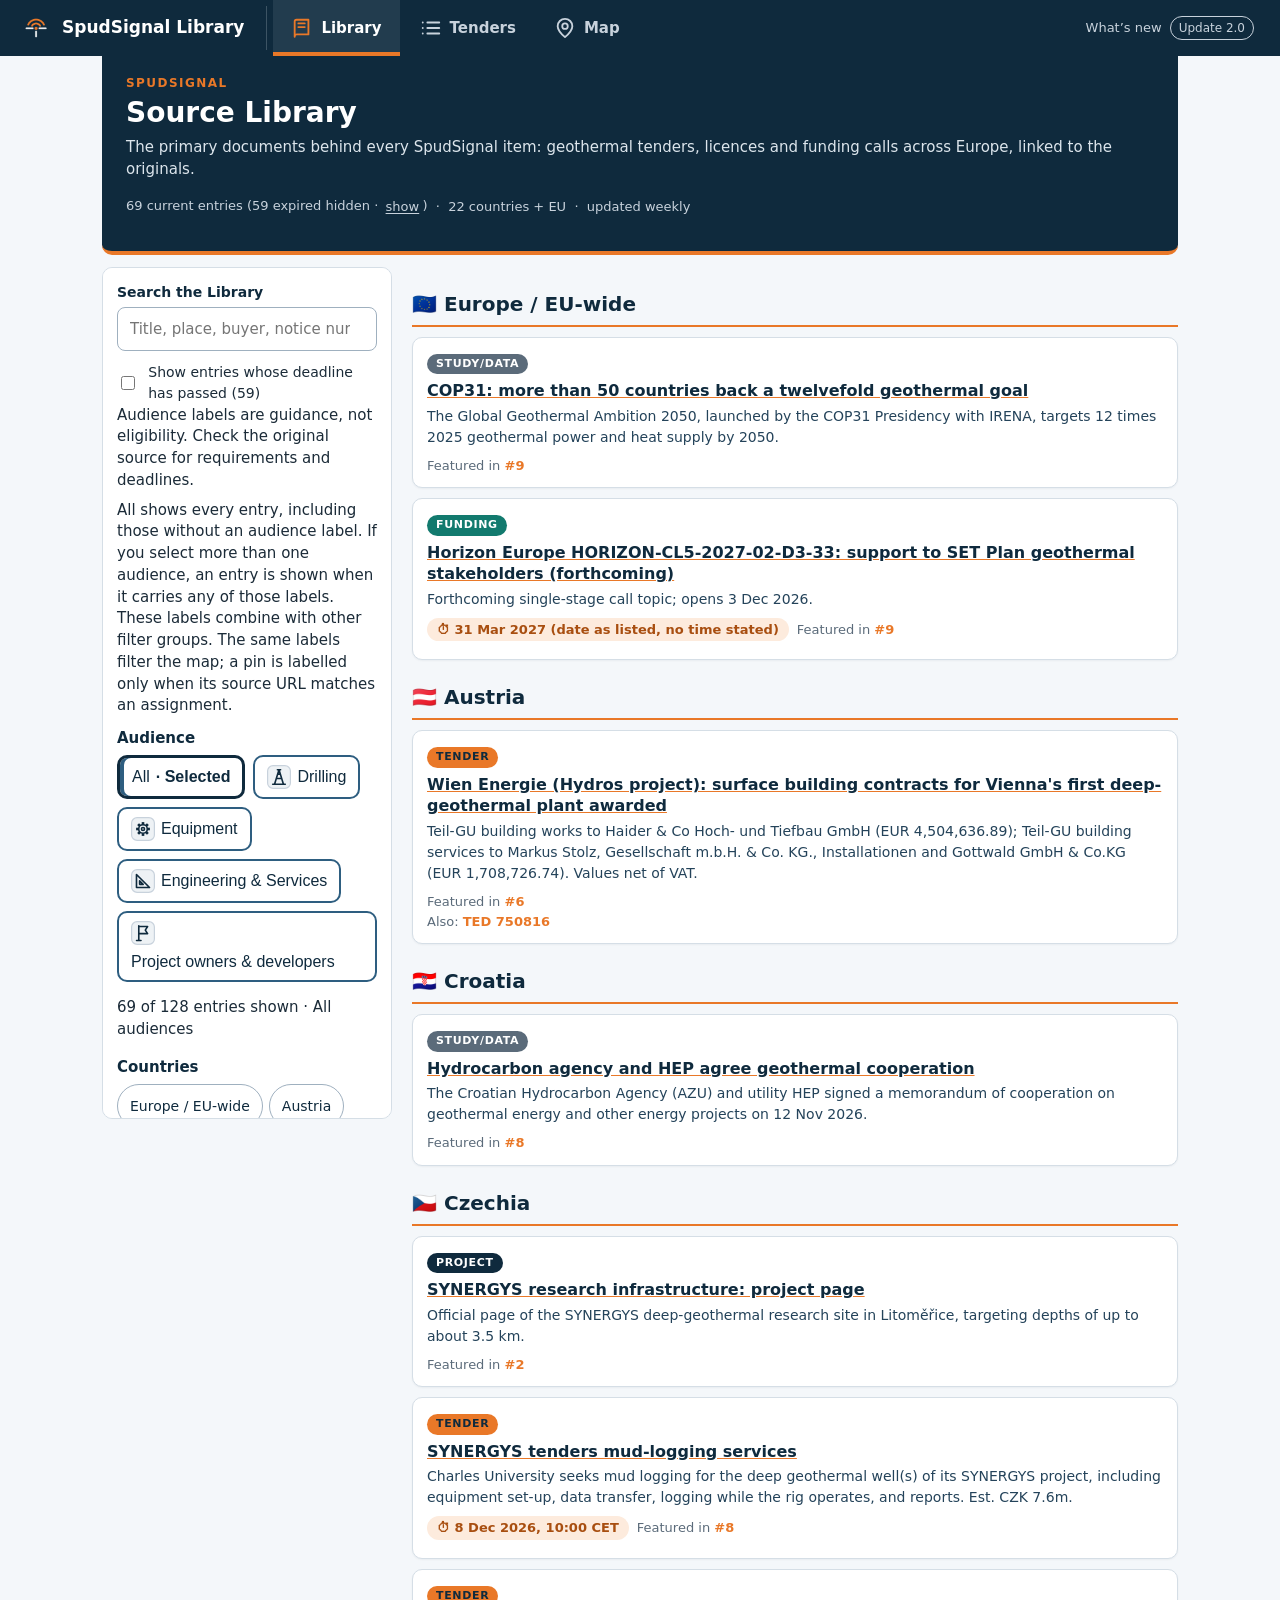
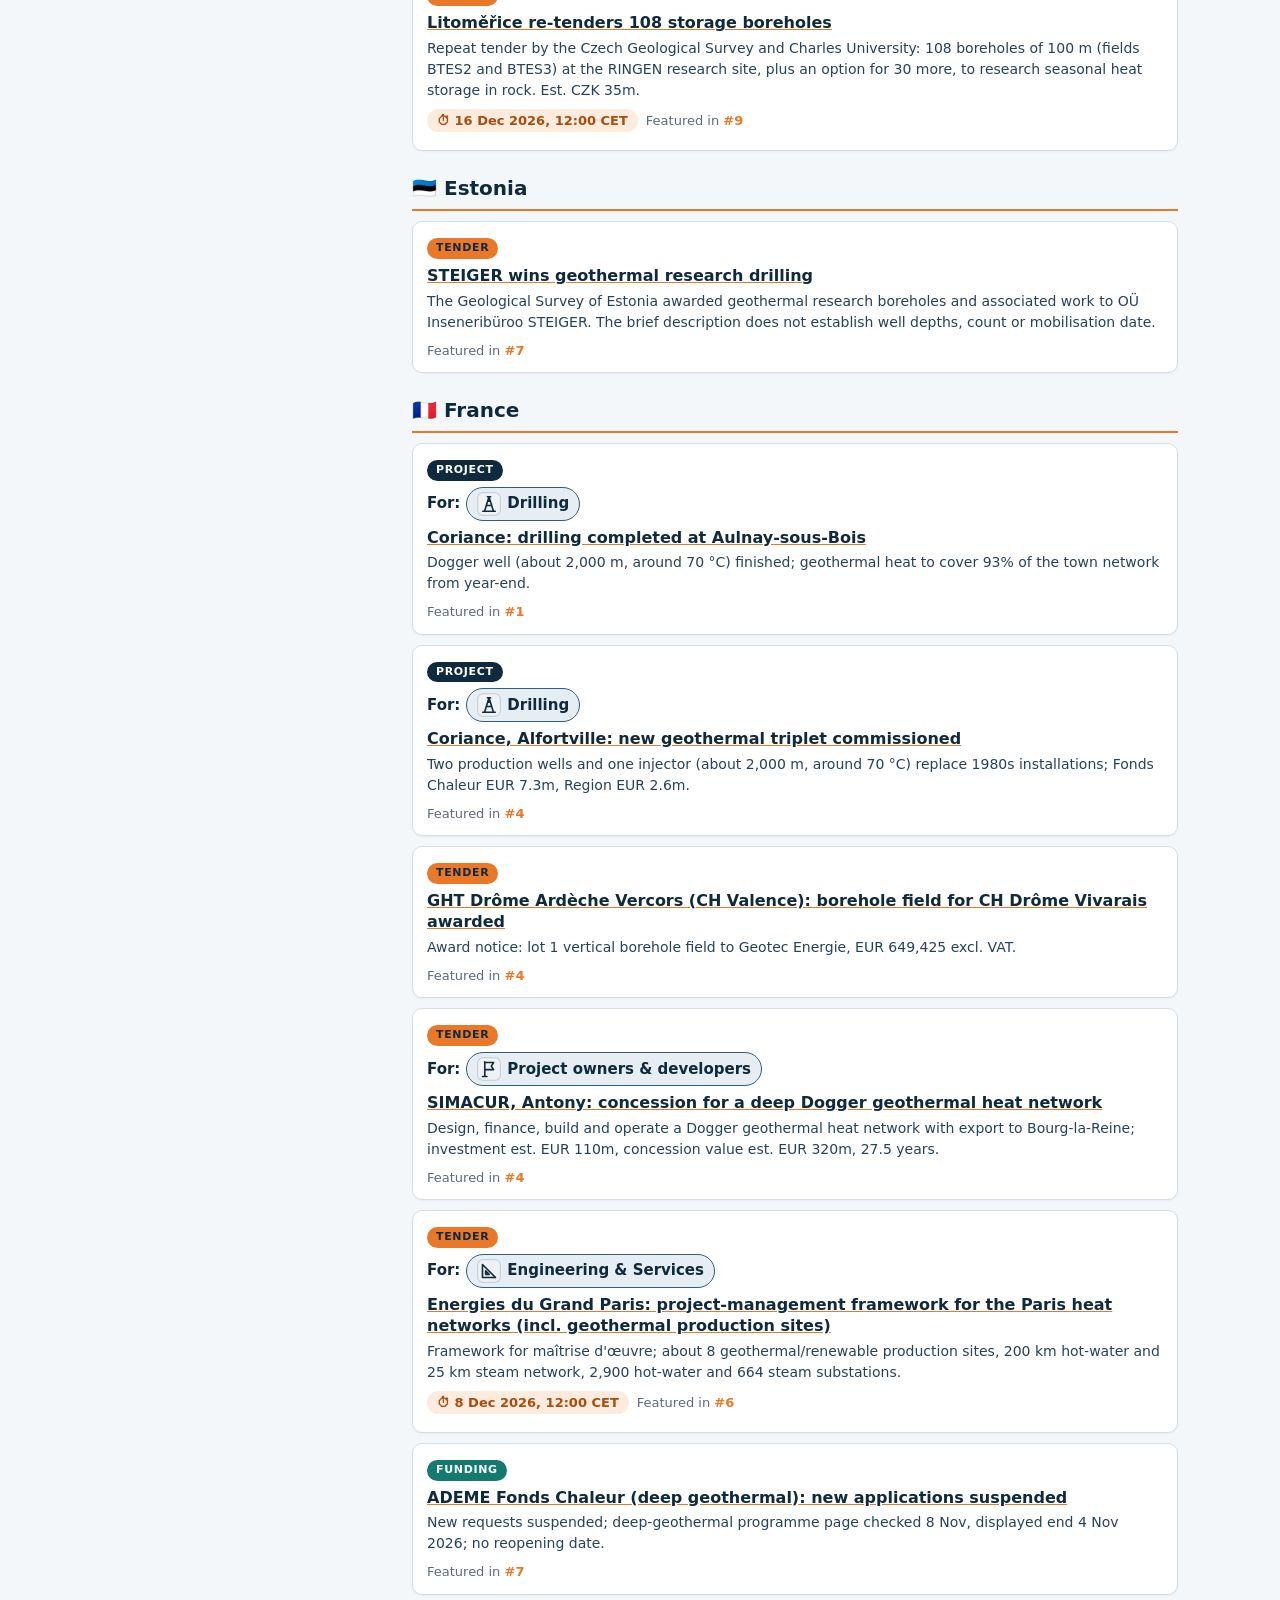
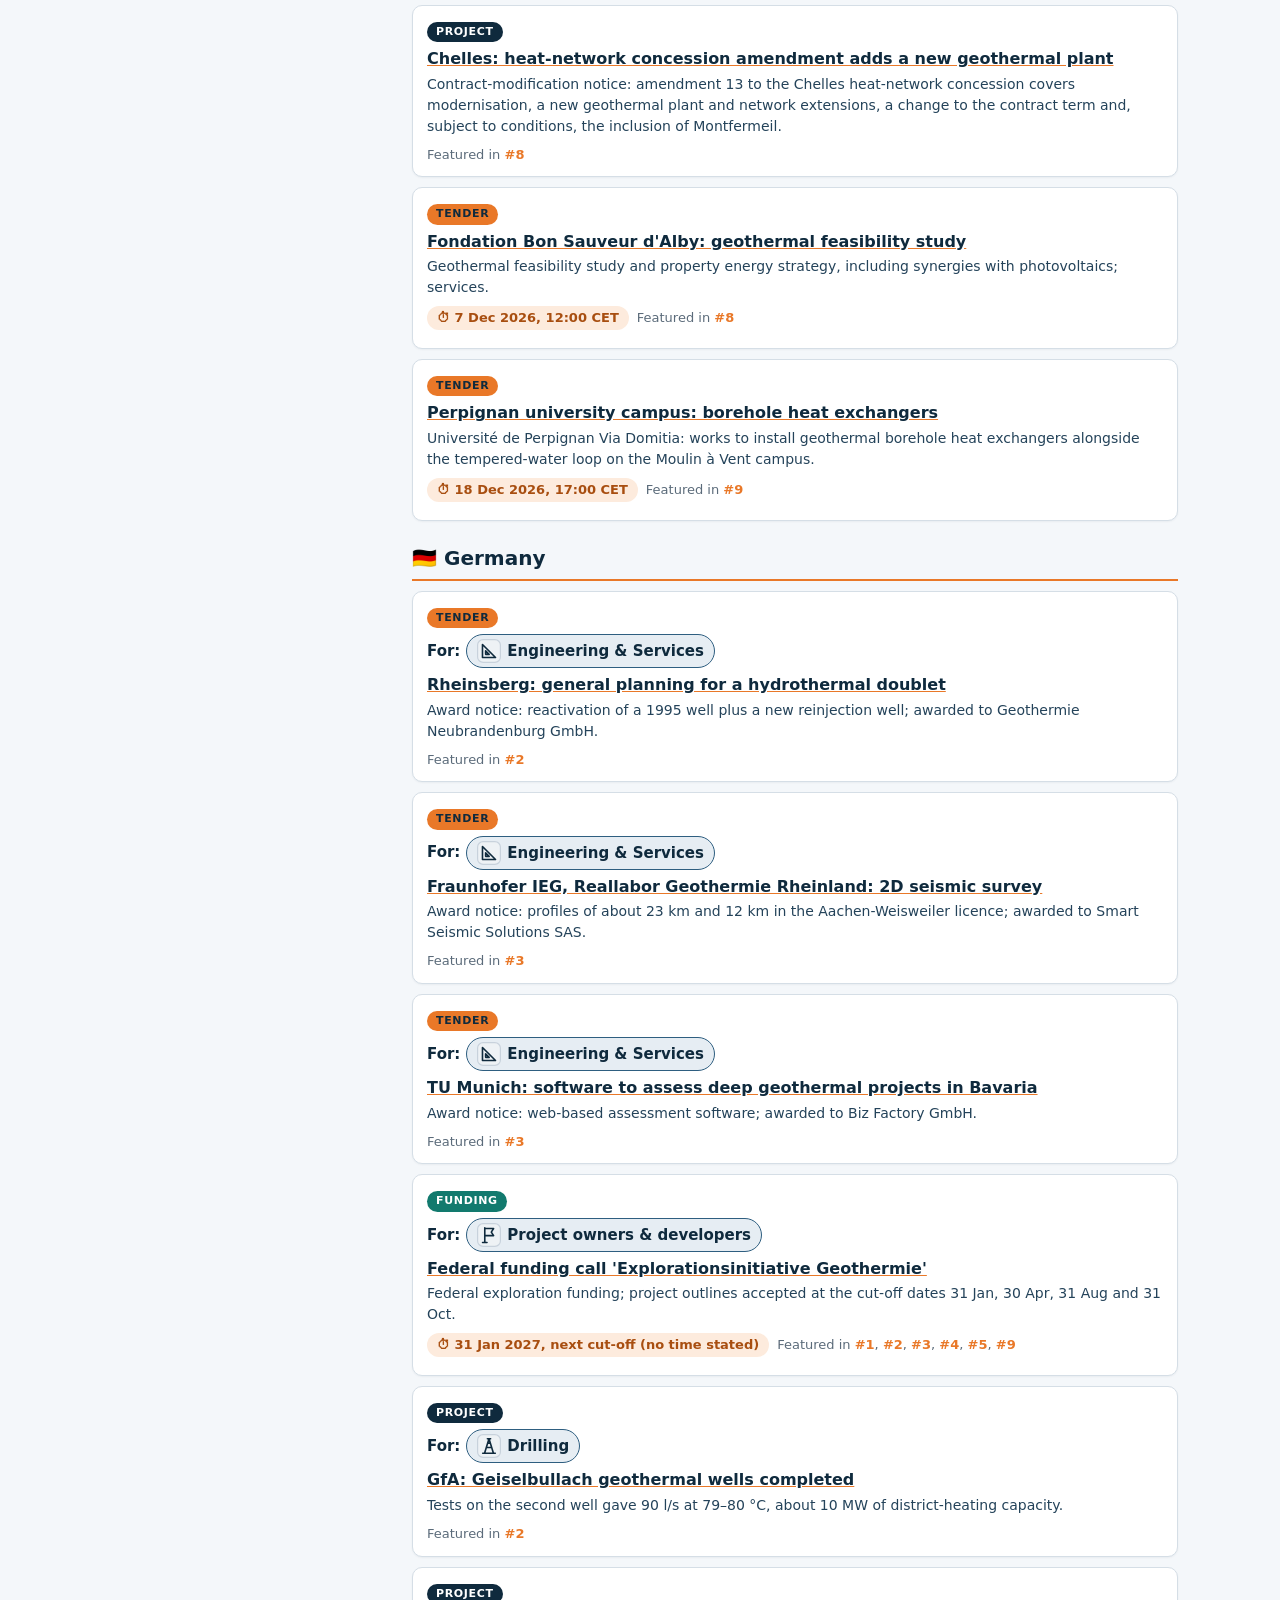
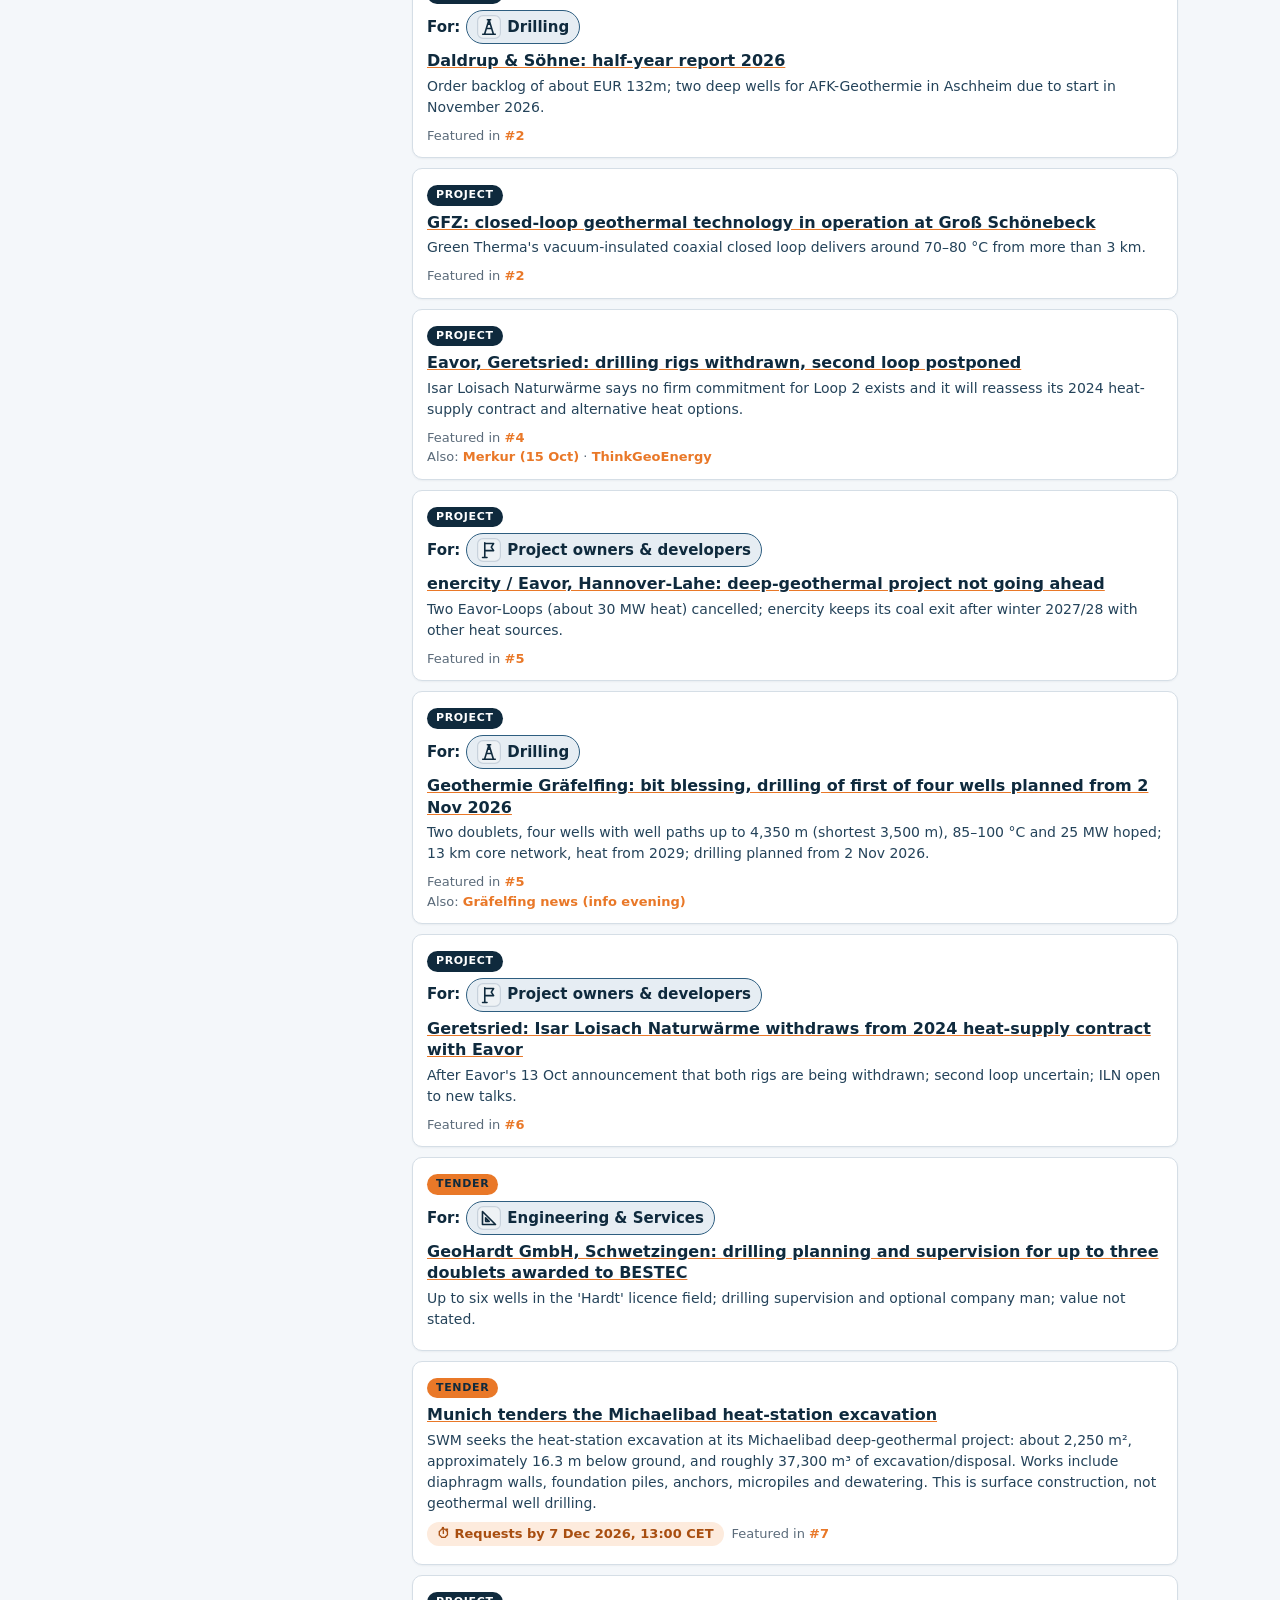
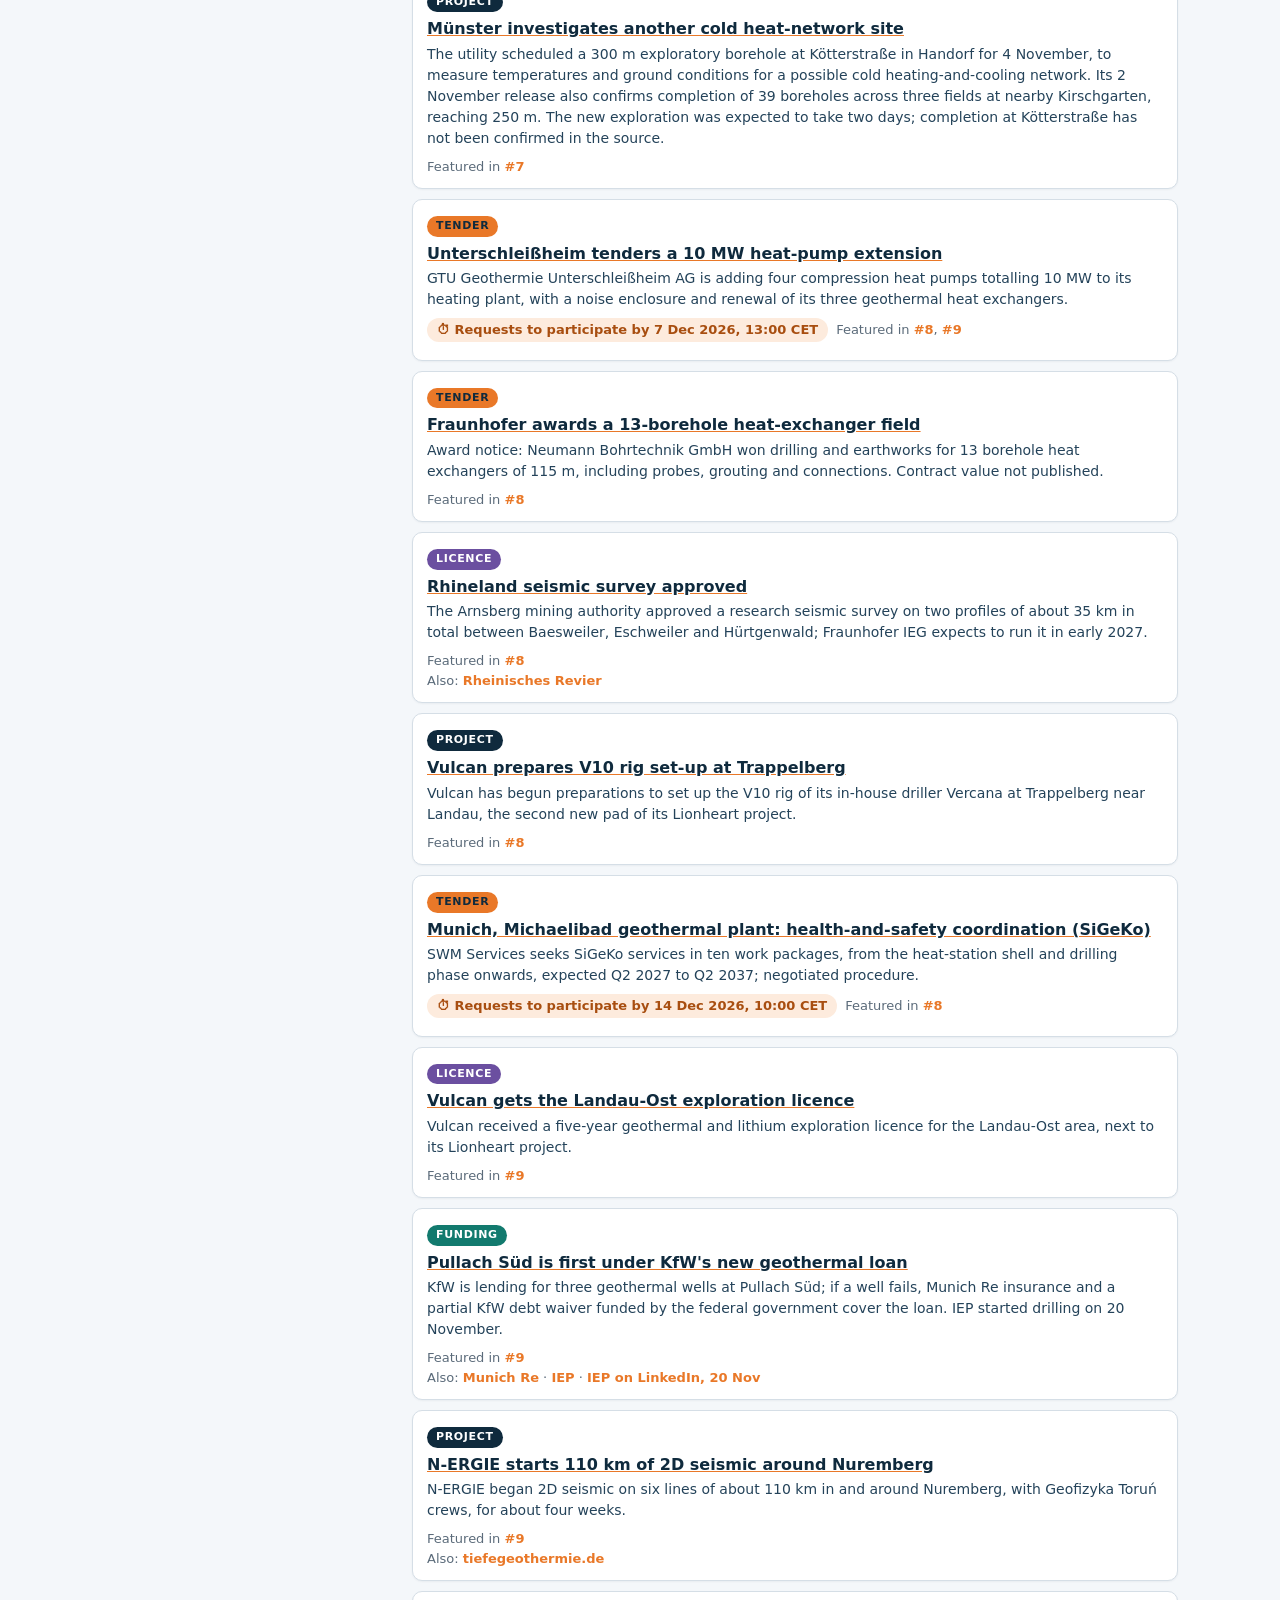
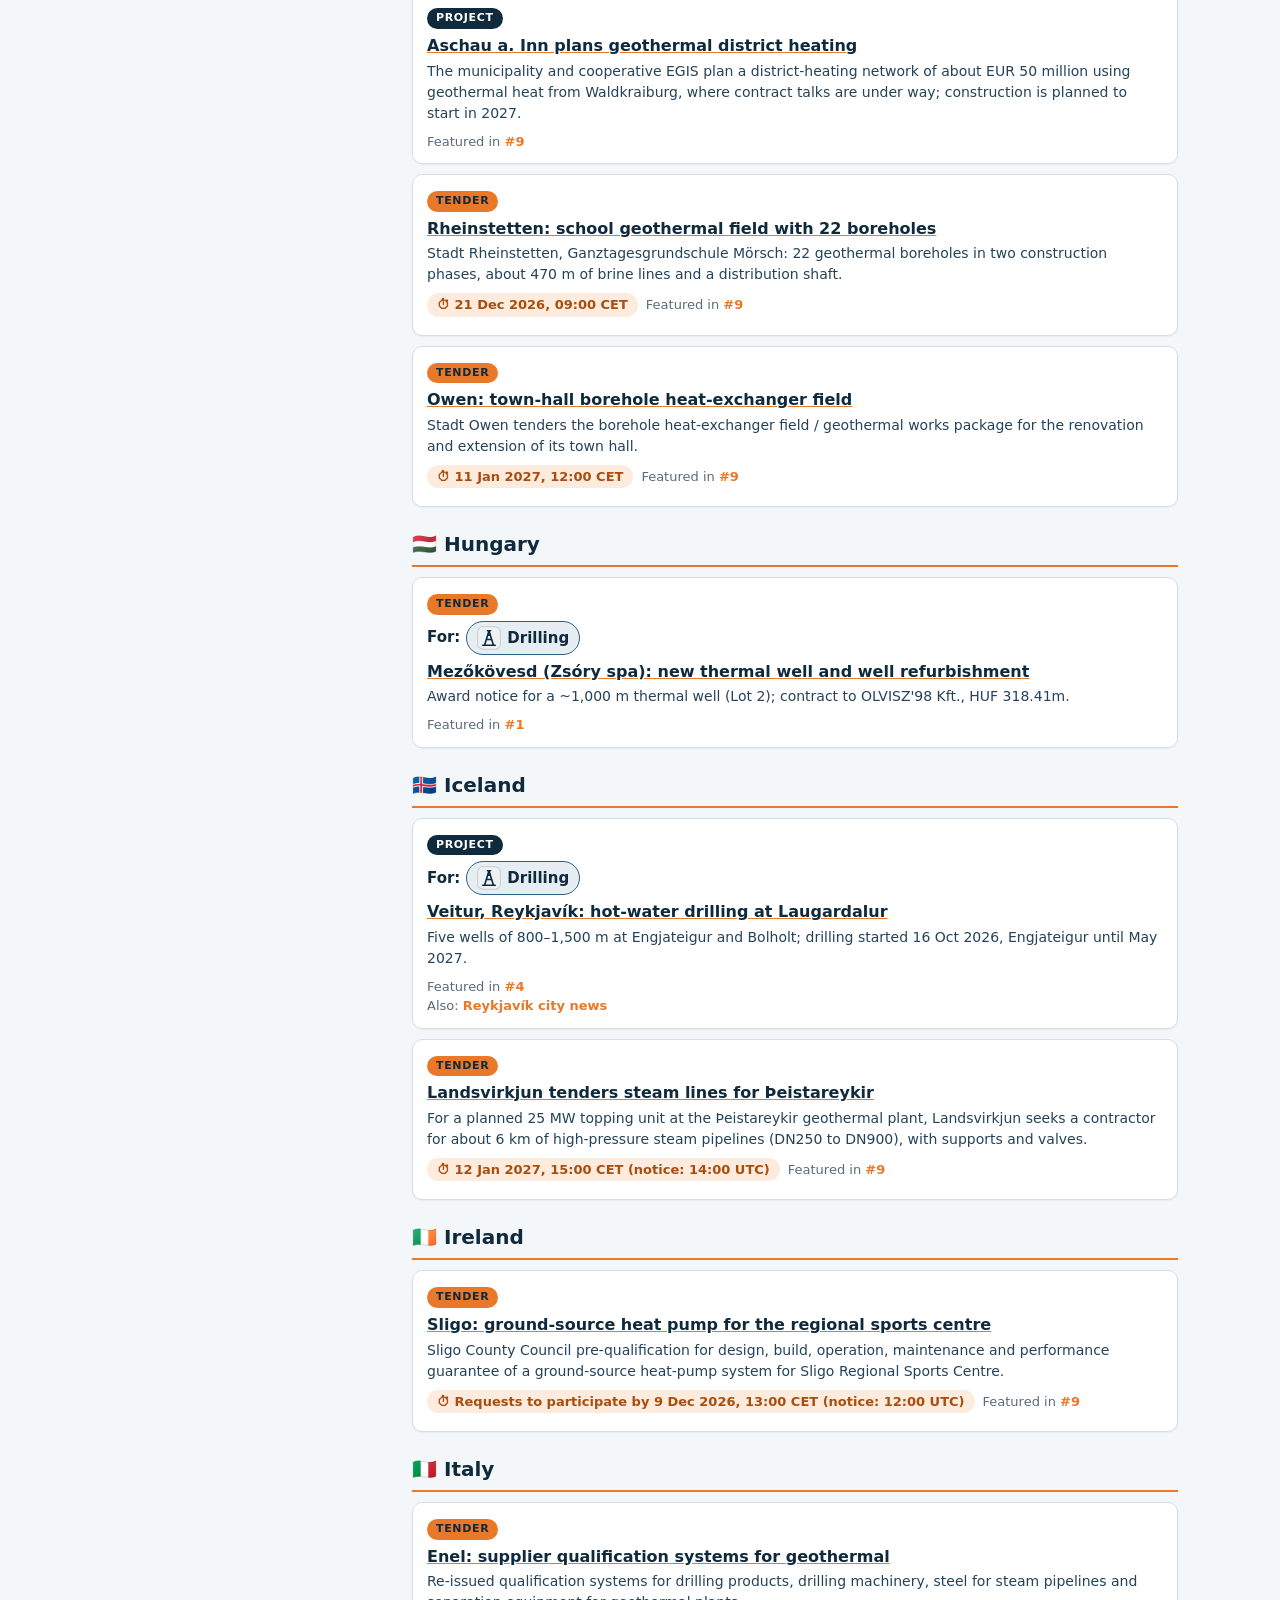
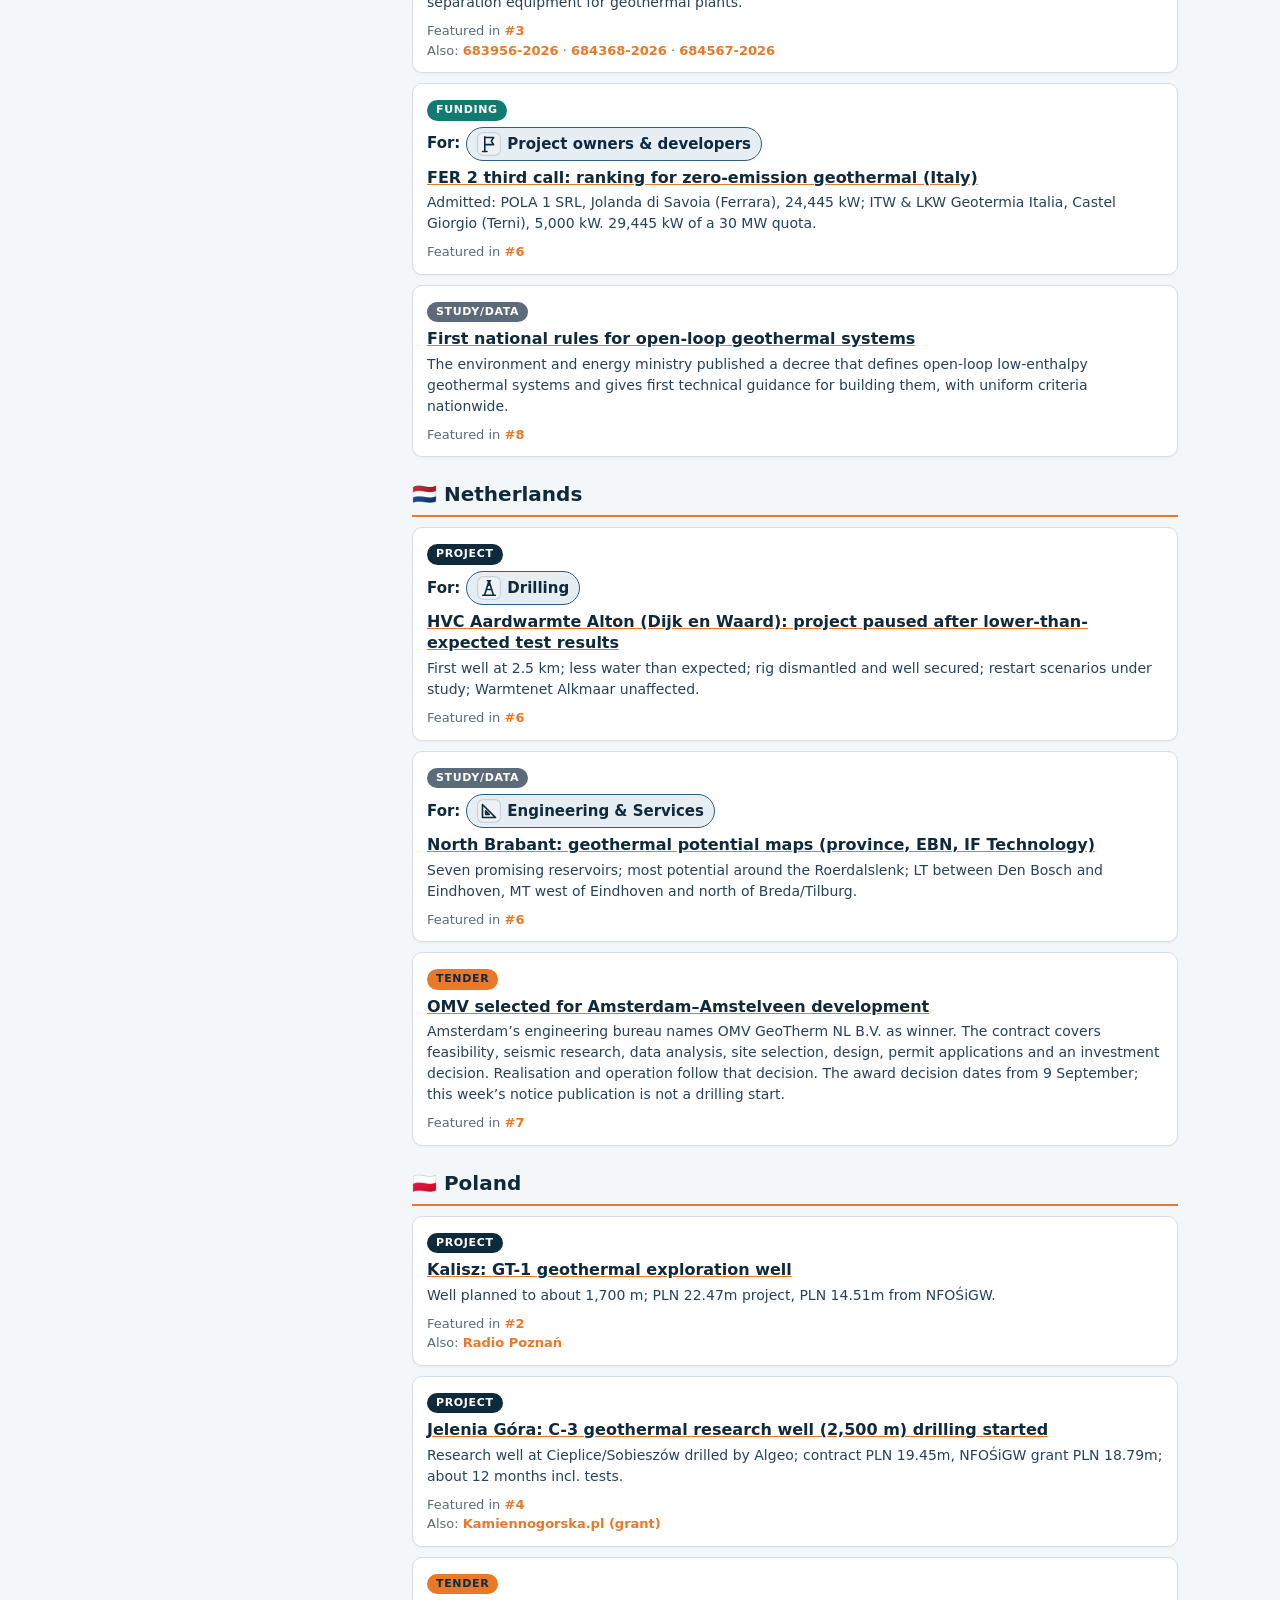
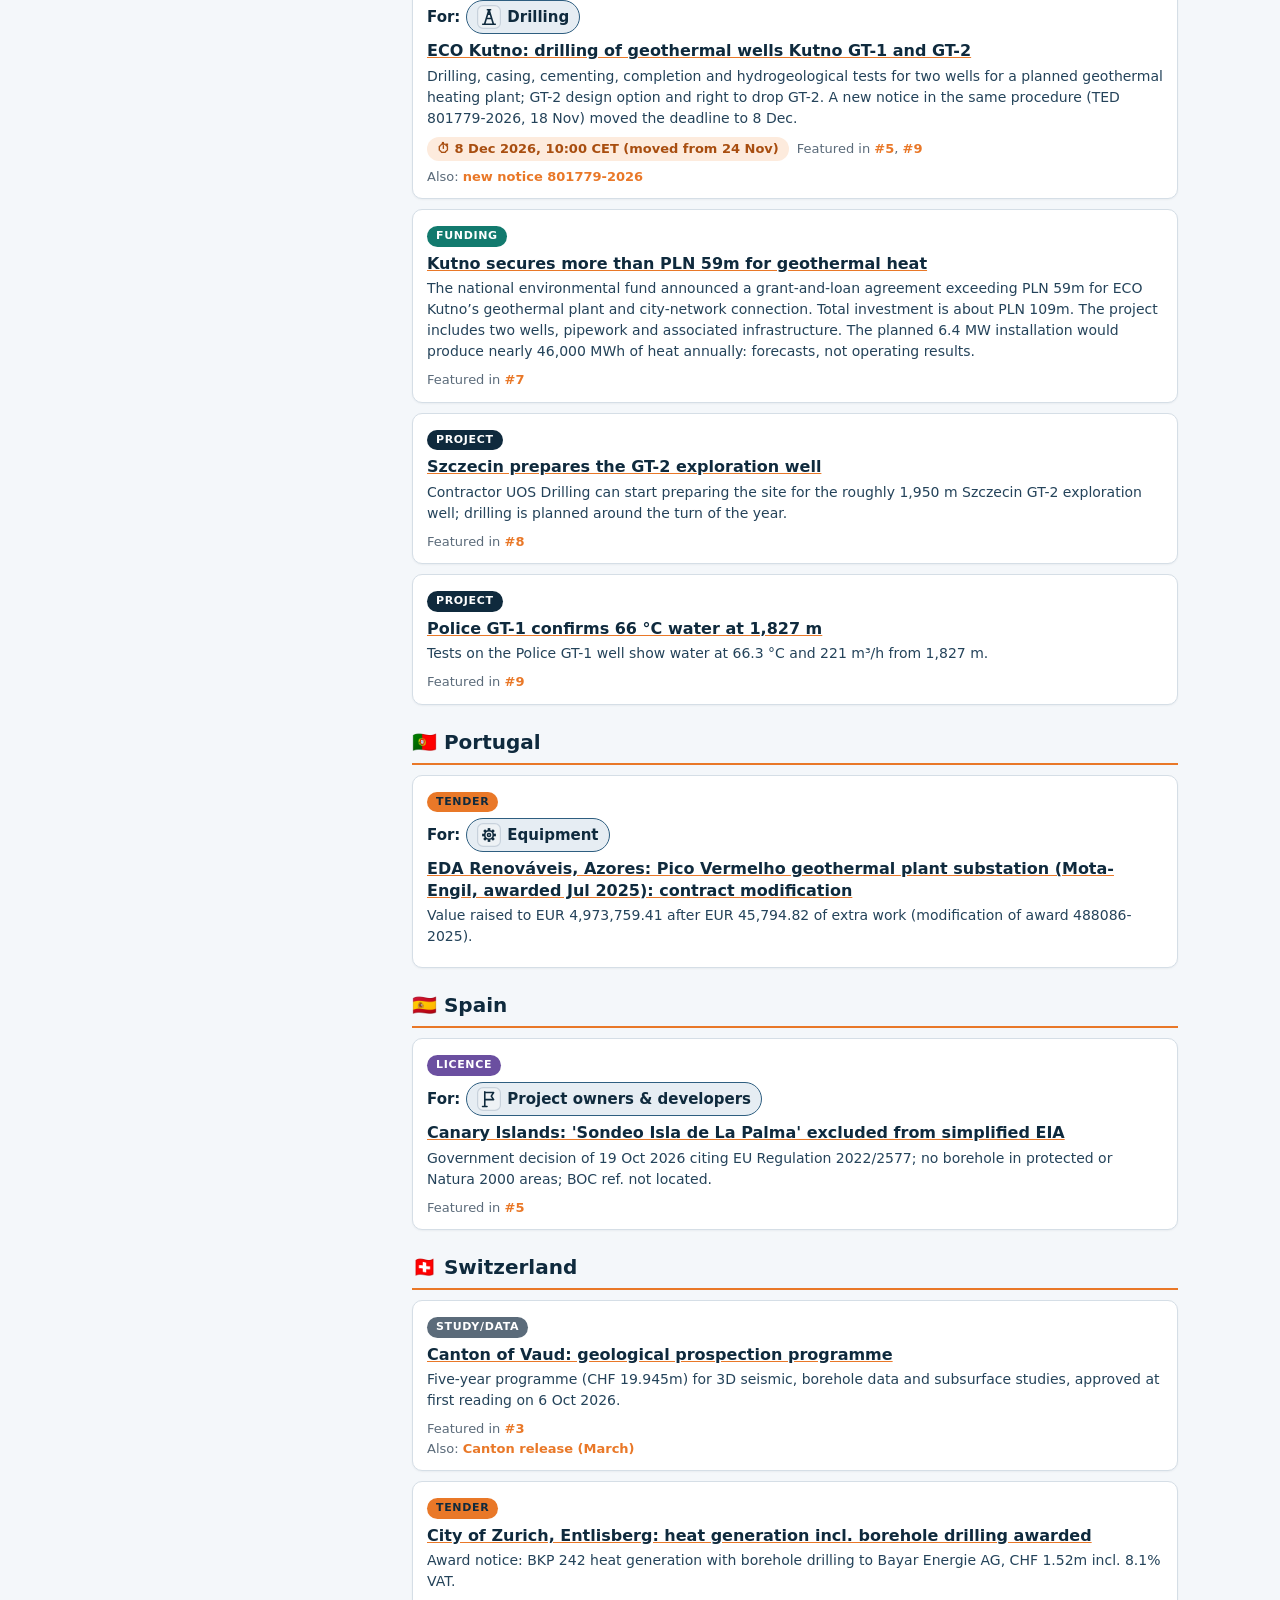
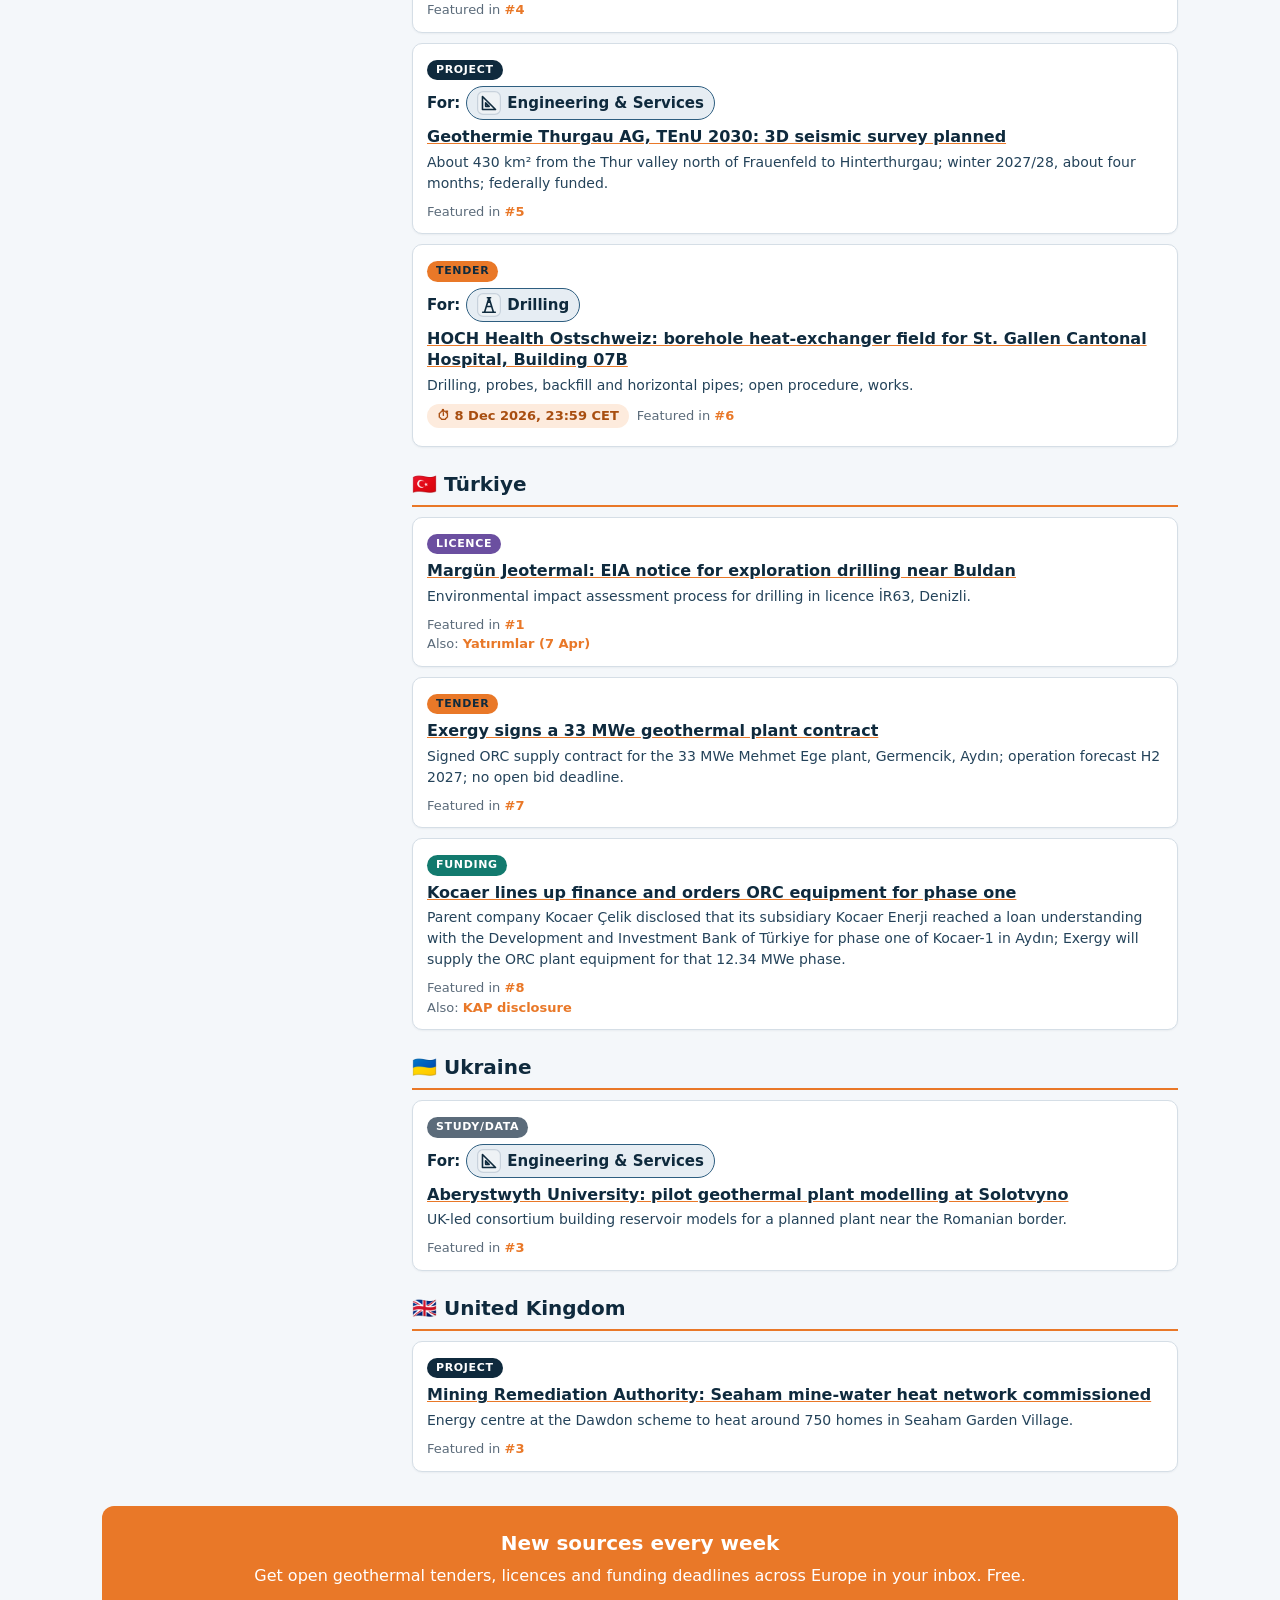
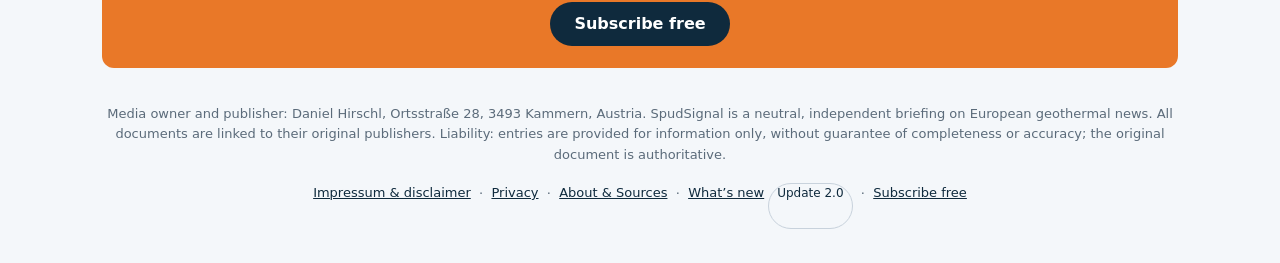
==== commit d010f35a: "Library safeguard delta 2: remove the 9 historic 'Featured in #6' links without a rule match (Daniel" ====
--- a/index.html
+++ b/index.html
@@ -196,7 +196,7 @@
 
 
 
-</aside><div class="ss-list" id="liblist"><h2 class="ss-h2" id="lib-europeeuwide">🇪🇺 Europe / EU-wide</h2><div class="libcard ss-card" data-audience="" data-audience-approved="false" data-audience-status="untagged" data-deadline="2026-12-01T17:00:00+01:00" data-type="funding"><span class="ss-badge t-funding">Funding</span><p class="ss-ct"><a href="https://ec.europa.eu/info/funding-tenders/opportunities/portal/screen/opportunities/topic-details/horizon-cl5-2026-11-d3-06">Horizon Europe HORIZON-CL5-2026-11-D3-06: resource assessment for deep sedimentary and basement reservoirs</a></p><p class="ss-cd">EUR 18m research and innovation call on methods and models for low-permeability reservoirs at 2,000–6,000 m.</p><p class="ss-cm"><span class="ss-dl">⏱ 1 Dec 2026, 17:00 Brussels time</span><span class="ss-past" hidden="">Deadline passed</span><span>Featured in <a href="https://spudsignal.beehiiv.com/p/spudsignal-1-prenzlau-plant-kaba-well-erzurum-licences">#1</a>, <a href="https://spudsignal.beehiiv.com/p/spudsignal-2-synergys-kit-alsace-well-geiselbullach">#2</a>, <a href="https://spudsignal.beehiiv.com/p/spudsignal-3-ferney-well-linnich-boreholes-seaham-heat">#3</a>, <a href="https://spudsignal.beehiiv.com/p/spudsignal-4-antony-concession-romanian-wells-nigde">#4</a>, <a href="https://spudsignal.beehiiv.com/p/spudsignal-5-kutno-wells-hvc-framework-berlin-la-palma">#5</a>, <a href="https://spudsignal.beehiiv.com/p/spudsignal-6-alton-paused-paris-heat-italys-fer-2">#6</a>, <a href="https://spudsignal.beehiiv.com/p/spudsignal-7-munich-works-kaba-reset-kutno-funding">#7</a>, <a href="https://spudsignal.beehiiv.com/p/spudsignal-8-heat-pumps-swiss-boreholes-vulcan-rig">#8</a>, <a href="https://spudsignal.beehiiv.com/p/spudsignal-9-pullach-spuds-kutno-wells-iceland-steam">#9</a></span></p></div><div class="libcard ss-card" data-audience="" data-audience-approved="false" data-audience-status="unassigned" data-type="study"><span class="ss-badge t-study">Study/Data</span><p class="ss-ct"><a href="https://cop31.tr/news-detail/more-than-50-countries-back-global-geothermal-ambition-2050">COP31: more than 50 countries back a twelvefold geothermal goal</a></p><p class="ss-cd">The Global Geothermal Ambition 2050, launched by the COP31 Presidency with IRENA, targets 12 times 2025 geothermal power and heat supply by 2050.</p><p class="ss-cm"><span>Featured in <a href="https://spudsignal.beehiiv.com/p/spudsignal-9-pullach-spuds-kutno-wells-iceland-steam">#9</a></span></p></div><div class="libcard ss-card" data-audience="" data-audience-approved="false" data-audience-status="unassigned" data-deadline="2027-03-31T23:59:00+02:00" data-type="funding"><span class="ss-badge t-funding">Funding</span><p class="ss-ct"><a href="https://ec.europa.eu/info/funding-tenders/opportunities/portal/screen/opportunities/topic-details/horizon-cl5-2027-02-d3-33">Horizon Europe HORIZON-CL5-2027-02-D3-33: support to SET Plan geothermal stakeholders (forthcoming)</a></p><p class="ss-cd">Forthcoming single-stage call topic; opens 3 Dec 2026.</p><p class="ss-cm"><span class="ss-dl">⏱ 31 Mar 2027 (date as listed, no time stated)</span><span class="ss-past" hidden="">Deadline passed</span><span>Featured in <a href="https://spudsignal.beehiiv.com/p/spudsignal-9-pullach-spuds-kutno-wells-iceland-steam">#9</a></span></p></div><h2 class="ss-h2" id="lib-austria">🇦🇹 Austria</h2><div class="libcard ss-card" data-audience="" data-audience-approved="true" data-audience-status="untagged" data-type="tender"><span class="ss-badge t-tender">Tender</span><p class="ss-ct"><a href="https://ted.europa.eu/en/notice/-/detail/749142-2026">Wien Energie (Hydros project): surface building contracts for Vienna's first deep-geothermal plant awarded</a></p><p class="ss-cd">Teil-GU building works to Haider &amp; Co Hoch- und Tiefbau GmbH (EUR 4,504,636.89); Teil-GU building services to Markus Stolz, Gesellschaft m.b.H. &amp; Co. KG., Installationen and Gottwald GmbH &amp; Co.KG (EUR 1,708,726.74). Values net of VAT.</p><p class="ss-cm"><span>Featured in <a href="https://spudsignal.beehiiv.com/p/spudsignal-6-alton-paused-paris-heat-italys-fer-2">#6</a></span><br/><span>Also: <a href="https://ted.europa.eu/en/notice/-/detail/750816-2026">TED 750816</a></span></p></div><h2 class="ss-h2" id="lib-belgium">🇧🇪 Belgium</h2><div class="libcard ss-card" data-audience="Engineering &amp; Services" data-audience-approved="true" data-audience-status="reviewed" data-deadline="2026-10-14T10:00:00+02:00" data-past-build="1" data-type="tender"><span class="ss-badge t-tender">Tender</span><!--auds--><span class="auds" data-audience-status="reviewed"><span class="audfor">For:</span><span class="aud"><img alt="" class="audsym" height="24" src="/symbols/aud-engineering.svg" width="24"/><span class="audname">Engineering &amp; Services</span></span></span><!--/auds--><p class="ss-ct"><a href="https://ted.europa.eu/en/notice/-/detail/620241-2026">Flanders: gravity and magnetotelluric surveys, Brabant Massif</a></p><p class="ss-cd">Geophysical surveys for deep geothermal and critical raw materials in the Brabant Massif.</p><p class="ss-cm"><span class="ss-dl past">⏱ 14 Oct 2026, 10:00 CEST</span><span class="ss-past" hidden="">Deadline passed</span><span>expired</span><span>Featured in <a href="https://spudsignal.beehiiv.com/p/spudsignal-1-prenzlau-plant-kaba-well-erzurum-licences">#1</a>, <a href="https://spudsignal.beehiiv.com/p/spudsignal-2-synergys-kit-alsace-well-geiselbullach">#2</a>, <a href="https://spudsignal.beehiiv.com/p/spudsignal-3-ferney-well-linnich-boreholes-seaham-heat">#3</a></span></p></div><h2 class="ss-h2" id="lib-croatia">🇭🇷 Croatia</h2><div class="libcard ss-card" data-audience="" data-audience-approved="false" data-audience-status="unassigned" data-type="study"><span class="ss-badge t-study">Study/Data</span><p class="ss-ct"><a href="https://www.hep.hr/novosti/azu-i-hep-potpisali-memorandum-o-suradnji-u-podrucju-geotermalne-energije-i-drugih-energetskih-projekata/3918">Hydrocarbon agency and HEP agree geothermal cooperation</a></p><p class="ss-cd">The Croatian Hydrocarbon Agency (AZU) and utility HEP signed a memorandum of cooperation on geothermal energy and other energy projects on 12 Nov 2026.</p><p class="ss-cm"><span>Featured in <a href="https://spudsignal.beehiiv.com/p/spudsignal-8-heat-pumps-swiss-boreholes-vulcan-rig">#8</a></span></p></div><h2 class="ss-h2" id="lib-czechia">🇨🇿 Czechia</h2><div class="libcard ss-card" data-audience="Equipment" data-audience-approved="true" data-audience-status="reviewed" data-deadline="2026-11-09T10:00:00+01:00" data-past-build="1" data-type="tender"><span class="ss-badge t-tender">Tender</span><!--auds--><span class="auds" data-audience-status="reviewed"><span class="audfor">For:</span><span class="aud"><img alt="" class="audsym" height="24" src="/symbols/aud-equipment.svg" width="24"/><span class="audname">Equipment</span></span></span><!--/auds--><p class="ss-ct"><a href="https://ted.europa.eu/en/notice/-/detail/674260-2026">Charles University: wellhead and frac tree for SYNERGYS</a></p><p class="ss-cd">Supply of wellhead and frac-tree equipment, with installation, for deep geothermal wells at the SYNERGYS research site in Litoměřice. Est. CZK 9.8m.</p><p class="ss-cm"><span class="ss-dl past">⏱ 9 Nov 2026, 10:00 CET (extended from 5 Nov)</span><span class="ss-past" hidden="">Deadline passed</span><span>expired</span><span>Featured in <a href="https://spudsignal.beehiiv.com/p/spudsignal-2-synergys-kit-alsace-well-geiselbullach">#2</a>, <a href="https://spudsignal.beehiiv.com/p/spudsignal-3-ferney-well-linnich-boreholes-seaham-heat">#3</a>, <a href="https://spudsignal.beehiiv.com/p/spudsignal-4-antony-concession-romanian-wells-nigde">#4</a>, <a href="https://spudsignal.beehiiv.com/p/spudsignal-5-kutno-wells-hvc-framework-berlin-la-palma">#5</a>, <a href="https://spudsignal.beehiiv.com/p/spudsignal-6-alton-paused-paris-heat-italys-fer-2">#6</a></span><br/><span>Also: <a href="https://ted.europa.eu/en/notice/-/detail/684005-2026">change notice 684005-2026</a></span></p></div><div class="libcard ss-card" data-audience="Equipment" data-audience-approved="true" data-audience-status="reviewed" data-deadline="2026-11-06T10:00:00+01:00" data-past-build="1" data-type="tender"><span class="ss-badge t-tender">Tender</span><!--auds--><span class="auds" data-audience-status="reviewed"><span class="audfor">For:</span><span class="aud"><img alt="" class="audsym" height="24" src="/symbols/aud-equipment.svg" width="24"/><span class="audname">Equipment</span></span></span><!--/auds--><p class="ss-ct"><a href="https://ted.europa.eu/en/notice/-/detail/679859-2026">Charles University: liner hanger for SYNERGYS</a></p><p class="ss-cd">Supply of liner-hanger equipment, with installation, for the SYNERGYS deep wells. Est. CZK 9.8m.</p><p class="ss-cm"><span class="ss-dl past">⏱ 6 Nov 2026, 10:00 CET</span><span class="ss-past" hidden="">Deadline passed</span><span>expired</span><span>Featured in <a href="https://spudsignal.beehiiv.com/p/spudsignal-2-synergys-kit-alsace-well-geiselbullach">#2</a>, <a href="https://spudsignal.beehiiv.com/p/spudsignal-3-ferney-well-linnich-boreholes-seaham-heat">#3</a>, <a href="https://spudsignal.beehiiv.com/p/spudsignal-4-antony-concession-romanian-wells-nigde">#4</a>, <a href="https://spudsignal.beehiiv.com/p/spudsignal-5-kutno-wells-hvc-framework-berlin-la-palma">#5</a>, <a href="https://spudsignal.beehiiv.com/p/spudsignal-6-alton-paused-paris-heat-italys-fer-2">#6</a></span></p></div><div class="libcard ss-card" data-audience="Drilling" data-audience-approved="true" data-audience-status="reviewed" data-deadline="2026-09-22T23:59:00+02:00" data-past-build="1" data-type="tender"><span class="ss-badge t-tender">Tender</span><!--auds--><span class="auds" data-audience-status="reviewed"><span class="audfor">For:</span><span class="aud"><img alt="" class="audsym" height="24" src="/symbols/aud-drilling.svg" width="24"/><span class="audname">Drilling</span></span></span><!--/auds--><p class="ss-ct"><a href="https://ted.europa.eu/en/notice/-/detail/637856-2026">Charles University: day-rate drilling services with rig for SYNERGYS</a></p><p class="ss-cd">Drilling services with a rig, est. CZK 70m for 150 days; offers closed 22 Sep 2026.</p><p class="ss-cm"><span class="ss-dl past">⏱ 22 Sep 2026</span><span class="ss-past" hidden="">Deadline passed</span><span>expired</span><span>Featured in <a href="https://spudsignal.beehiiv.com/p/spudsignal-2-synergys-kit-alsace-well-geiselbullach">#2</a></span></p></div><div class="libcard ss-card" data-audience="" data-audience-approved="false" data-audience-status="untagged" data-type="project"><span class="ss-badge t-project">Project</span><p class="ss-ct"><a href="https://www.synergys.cz/cz/o-synergys/projekt">SYNERGYS research infrastructure: project page</a></p><p class="ss-cd">Official page of the SYNERGYS deep-geothermal research site in Litoměřice, targeting depths of up to about 3.5 km.</p><p class="ss-cm"><span>Featured in <a href="https://spudsignal.beehiiv.com/p/spudsignal-2-synergys-kit-alsace-well-geiselbullach">#2</a></span></p></div><div class="libcard ss-card" data-audience="Drilling" data-audience-approved="true" data-audience-status="reviewed" data-deadline="2026-10-30T15:00:00+01:00" data-past-build="1" data-type="tender"><span class="ss-badge t-tender">Tender</span><!--auds--><span class="auds" data-audience-status="reviewed"><span class="audfor">For:</span><span class="aud"><img alt="" class="audsym" height="24" src="/symbols/aud-drilling.svg" width="24"/><span class="audname">Drilling</span></span></span><!--/auds--><p class="ss-ct"><a href="https://ted.europa.eu/en/notice/-/detail/670200-2026">Litoměřice SYNERGYS/USES4HEAT: 100 shallow boreholes for BTES heat storage</a></p><p class="ss-cd">100 boreholes of 100 m (plus 30 optional) for borehole thermal energy storage fields. Est. CZK 35m.</p><p class="ss-cm"><span class="ss-dl past">⏱ 30 Oct 2026, 15:00 CET</span><span class="ss-past" hidden="">Deadline passed</span><span>expired</span><span>Featured in <a href="https://spudsignal.beehiiv.com/p/spudsignal-2-synergys-kit-alsace-well-geiselbullach">#2</a>, <a href="https://spudsignal.beehiiv.com/p/spudsignal-3-ferney-well-linnich-boreholes-seaham-heat">#3</a>, <a href="https://spudsignal.beehiiv.com/p/spudsignal-4-antony-concession-romanian-wells-nigde">#4</a></span></p></div><div class="libcard ss-card" data-audience="Drilling" data-audience-approved="true" data-audience-status="reviewed" data-deadline="2026-11-06T15:00:00+01:00" data-past-build="1" data-type="tender"><span class="ss-badge t-tender">Tender</span><!--auds--><span class="auds" data-audience-status="reviewed"><span class="audfor">For:</span><span class="aud"><img alt="" class="audsym" height="24" src="/symbols/aud-drilling.svg" width="24"/><span class="audname">Drilling</span></span></span><!--/auds--><p class="ss-ct"><a href="https://ted.europa.eu/en/notice/-/detail/730837-2026">Litoměřice SYNERGYS/USES4HEAT: 100 shallow boreholes for BTES heat storage (co-buyer Univerzita Karlova)</a></p><p class="ss-cd"></p><p class="ss-cm"><span class="ss-dl past">⏱ 6 Nov, 15:00 CET, co-buyer Univerzita Karlova (TED 730837-2026)</span><span class="ss-past" hidden="">Deadline passed</span><span>expired</span><span>Featured in <a href="https://spudsignal.beehiiv.com/p/spudsignal-5-kutno-wells-hvc-framework-berlin-la-palma">#5</a>, <a href="https://spudsignal.beehiiv.com/p/spudsignal-6-alton-paused-paris-heat-italys-fer-2">#6</a></span></p></div><div class="libcard ss-card" data-audience="" data-audience-approved="false" data-audience-status="unassigned" data-deadline="2026-12-08T10:00:00+01:00" data-type="tender"><span class="ss-badge t-tender">Tender</span><p class="ss-ct"><a href="https://ted.europa.eu/en/notice/-/detail/781999-2026">SYNERGYS tenders mud-logging services</a></p><p class="ss-cd">Charles University seeks mud logging for the deep geothermal well(s) of its SYNERGYS project, including equipment set-up, data transfer, logging while the rig operates, and reports. Est. CZK 7.6m.</p><p class="ss-cm"><span class="ss-dl">⏱ 8 Dec 2026, 10:00 CET</span><span class="ss-past" hidden="">Deadline passed</span><span>Featured in <a href="https://spudsignal.beehiiv.com/p/spudsignal-8-heat-pumps-swiss-boreholes-vulcan-rig">#8</a></span></p></div><div class="libcard ss-card" data-audience="" data-audience-approved="false" data-audience-status="unassigned" data-deadline="2026-12-16T12:00:00+01:00" data-type="tender"><span class="ss-badge t-tender">Tender</span><p class="ss-ct"><a href="https://ted.europa.eu/en/notice/-/detail/794245-2026">Litoměřice re-tenders 108 storage boreholes</a></p><p class="ss-cd">Repeat tender by the Czech Geological Survey and Charles University: 108 boreholes of 100 m (fields BTES2 and BTES3) at the RINGEN research site, plus an option for 30 more, to research seasonal heat storage in rock. Est. CZK 35m.</p><p class="ss-cm"><span class="ss-dl">⏱ 16 Dec 2026, 12:00 CET</span><span class="ss-past" hidden="">Deadline passed</span><span>Featured in <a href="https://spudsignal.beehiiv.com/p/spudsignal-9-pullach-spuds-kutno-wells-iceland-steam">#9</a></span></p></div><h2 class="ss-h2" id="lib-estonia">🇪🇪 Estonia</h2><div class="libcard ss-card" data-audience="" data-audience-approved="false" data-audience-status="unassigned" data-type="tender"><span class="ss-badge t-tender">Tender</span><p class="ss-ct"><a href="https://ted.europa.eu/en/notice/-/detail/770504-2026">STEIGER wins geothermal research drilling</a></p><p class="ss-cd">The Geological Survey of Estonia awarded geothermal research boreholes and associated work to OÜ Inseneribüroo STEIGER. The brief description does not establish well depths, count or mobilisation date.</p><p class="ss-cm"><span>Featured in <a href="https://spudsignal.beehiiv.com/p/spudsignal-7-munich-works-kaba-reset-kutno-funding">#7</a></span></p></div><h2 class="ss-h2" id="lib-france">🇫🇷 France</h2><div class="libcard ss-card" data-audience="Engineering &amp; Services" data-audience-approved="true" data-audience-status="reviewed" data-deadline="2026-11-10T16:00:00+01:00" data-past-build="1" data-type="tender"><span class="ss-badge t-tender">Tender</span><!--auds--><span class="auds" data-audience-status="reviewed"><span class="audfor">For:</span><span class="aud"><img alt="" class="audsym" height="24" src="/symbols/aud-engineering.svg" width="24"/><span class="audname">Engineering &amp; Services</span></span></span><!--/auds--><p class="ss-ct"><a href="https://www.boamp.fr/pages/avis/?q=idweb:26-97695">Terrinnov, Ferney-Voltaire: project management for a geothermal exploration well</a></p><p class="ss-cd">Maîtrise d'oeuvre for an exploration well in the ZAC Ferney Genève Innovation, intended for a future doublet; works budget EUR 2.22m excl. VAT.</p><p class="ss-cm"><span class="ss-dl past">⏱ 10 Nov 2026, 16:00 CET</span><span class="ss-past" hidden="">Deadline passed</span><span>expired</span><span>Featured in <a href="https://spudsignal.beehiiv.com/p/spudsignal-3-ferney-well-linnich-boreholes-seaham-heat">#3</a>, <a href="https://spudsignal.beehiiv.com/p/spudsignal-4-antony-concession-romanian-wells-nigde">#4</a>, <a href="https://spudsignal.beehiiv.com/p/spudsignal-5-kutno-wells-hvc-framework-berlin-la-palma">#5</a>, <a href="https://spudsignal.beehiiv.com/p/spudsignal-6-alton-paused-paris-heat-italys-fer-2">#6</a></span></p></div><div class="libcard ss-card" data-audience="Engineering &amp; Services" data-audience-approved="true" data-audience-status="reviewed" data-deadline="2026-11-24T12:00:00+01:00" data-type="tender"><span class="ss-badge t-tender">Tender</span><!--auds--><span class="auds" data-audience-status="reviewed"><span class="audfor">For:</span><span class="aud"><img alt="" class="audsym" height="24" src="/symbols/aud-engineering.svg" width="24"/><span class="audname">Engineering &amp; Services</span></span></span><!--/auds--><p class="ss-ct"><a href="https://www.boamp.fr/pages/avis/?q=idweb:26-95181">Sauer-Pechelbronn: study to convert an existing well into a deep geothermal probe</a></p><p class="ss-cd">13-month study on the Hélions 2 well at Preuschdorf and reuse options for the Les Cybéliades well at Morsbronn-les-Bains.</p><p class="ss-cm"><span class="ss-dl">⏱ 24 Nov 2026, 12:00 CET</span><span class="ss-past" hidden="">Deadline passed</span><span>Featured in <a href="https://spudsignal.beehiiv.com/p/spudsignal-2-synergys-kit-alsace-well-geiselbullach">#2</a>, <a href="https://spudsignal.beehiiv.com/p/spudsignal-3-ferney-well-linnich-boreholes-seaham-heat">#3</a>, <a href="https://spudsignal.beehiiv.com/p/spudsignal-4-antony-concession-romanian-wells-nigde">#4</a>, <a href="https://spudsignal.beehiiv.com/p/spudsignal-5-kutno-wells-hvc-framework-berlin-la-palma">#5</a>, <a href="https://spudsignal.beehiiv.com/p/spudsignal-6-alton-paused-paris-heat-italys-fer-2">#6</a></span></p></div><div class="libcard ss-card" data-audience="Drilling" data-audience-approved="true" data-audience-status="reviewed" data-deadline="2026-10-26T13:00:00+01:00" data-past-build="1" data-type="tender"><span class="ss-badge t-tender">Tender</span><!--auds--><span class="auds" data-audience-status="reviewed"><span class="audfor">For:</span><span class="aud"><img alt="" class="audsym" height="24" src="/symbols/aud-drilling.svg" width="24"/><span class="audname">Drilling</span></span></span><!--/auds--><p class="ss-ct"><a href="https://www.boamp.fr/pages/avis/?q=idweb:26-93304">Pessac, Bellegrave: new geothermal heat network, Lot 01 'Forages'</a></p><p class="ss-cd">Drilling lot plus plant lots for a new heat network; the update made acid injection an optional tranche.</p><p class="ss-cm"><span class="ss-dl past">⏱ 26 Oct 2026, 13:00 CET</span><span class="ss-past" hidden="">Deadline passed</span><span>expired</span><span>Featured in <a href="https://spudsignal.beehiiv.com/p/spudsignal-1-prenzlau-plant-kaba-well-erzurum-licences">#1</a>, <a href="https://spudsignal.beehiiv.com/p/spudsignal-2-synergys-kit-alsace-well-geiselbullach">#2</a>, <a href="https://spudsignal.beehiiv.com/p/spudsignal-3-ferney-well-linnich-boreholes-seaham-heat">#3</a>, <a href="https://spudsignal.beehiiv.com/p/spudsignal-4-antony-concession-romanian-wells-nigde">#4</a></span><br/><span>Also: <a href="https://www.boamp.fr/pages/avis/?q=idweb:26-94401">update 26-94401</a></span></p></div><div class="libcard ss-card" data-audience="Engineering &amp; Services" data-audience-approved="true" data-audience-status="reviewed" data-deadline="2026-11-18T12:00:00+01:00" data-past-build="1" data-type="tender"><span class="ss-badge t-tender">Tender</span><!--auds--><span class="auds" data-audience-status="reviewed"><span class="audfor">For:</span><span class="aud"><img alt="" class="audsym" height="24" src="/symbols/aud-engineering.svg" width="24"/><span class="audname">Engineering &amp; Services</span></span></span><!--/auds--><p class="ss-ct"><a href="https://ted.europa.eu/en/notice/-/detail/696202-2026">UniGéo (Pantin, Les Lilas, Le Pré-Saint-Gervais, Romainville): project-management framework</a></p><p class="ss-cd">Framework for project management of the geothermal network's surface installations and extensions. Est. EUR 1.7m.</p><p class="ss-cm"><span class="ss-dl past">⏱ 18 Nov 2026, 12:00 CET</span><span class="ss-past" hidden="">Deadline passed</span><span>expired</span><span>Featured in <a href="https://spudsignal.beehiiv.com/p/spudsignal-3-ferney-well-linnich-boreholes-seaham-heat">#3</a>, <a href="https://spudsignal.beehiiv.com/p/spudsignal-4-antony-concession-romanian-wells-nigde">#4</a>, <a href="https://spudsignal.beehiiv.com/p/spudsignal-5-kutno-wells-hvc-framework-berlin-la-palma">#5</a>, <a href="https://spudsignal.beehiiv.com/p/spudsignal-6-alton-paused-paris-heat-italys-fer-2">#6</a></span></p></div><div class="libcard ss-card" data-audience="Drilling" data-audience-approved="true" data-audience-status="reviewed" data-deadline="2026-11-05T12:00:00+01:00" data-past-build="1" data-type="tender"><span class="ss-badge t-tender">Tender</span><!--auds--><span class="auds" data-audience-status="reviewed"><span class="audfor">For:</span><span class="aud"><img alt="" class="audsym" height="24" src="/symbols/aud-drilling.svg" width="24"/><span class="audname">Drilling</span></span></span><!--/auds--><p class="ss-ct"><a href="https://www.boamp.fr/pages/avis/?q=idweb:26-95465">Syndicat ValDem, Vendôme: Lot 3 'Forages'</a></p><p class="ss-cd">Energy renovation with borehole geothermal heating.</p><p class="ss-cm"><span class="ss-dl past">⏱ 5 Nov 2026, 12:00 CET</span><span class="ss-past" hidden="">Deadline passed</span><span>expired</span><span>Featured in <a href="https://spudsignal.beehiiv.com/p/spudsignal-2-synergys-kit-alsace-well-geiselbullach">#2</a>, <a href="https://spudsignal.beehiiv.com/p/spudsignal-3-ferney-well-linnich-boreholes-seaham-heat">#3</a>, <a href="https://spudsignal.beehiiv.com/p/spudsignal-4-antony-concession-romanian-wells-nigde">#4</a>, <a href="https://spudsignal.beehiiv.com/p/spudsignal-5-kutno-wells-hvc-framework-berlin-la-palma">#5</a>, <a href="https://spudsignal.beehiiv.com/p/spudsignal-6-alton-paused-paris-heat-italys-fer-2">#6</a></span></p></div><div class="libcard ss-card" data-audience="Drilling|Equipment" data-audience-approved="true" data-audience-status="reviewed" data-deadline="2026-10-19T12:00:00+02:00" data-past-build="1" data-type="tender"><span class="ss-badge t-tender">Tender</span><!--auds--><span class="auds" data-audience-status="reviewed"><span class="audfor">For:</span><span class="aud"><img alt="" class="audsym" height="24" src="/symbols/aud-drilling.svg" width="24"/><span class="audname">Drilling</span></span><span class="aud"><img alt="" class="audsym" height="24" src="/symbols/aud-equipment.svg" width="24"/><span class="audname">Equipment</span></span></span><!--/auds--><p class="ss-ct"><a href="https://www.boamp.fr/pages/avis/?q=idweb:26-92903">GEVES, Erdre-en-Anjou: geothermal heat pump, lots 'Forage' and 'PAC Géothermie'</a></p><p class="ss-cd">Drilling and geothermal heat pump lots; site visit mandatory.</p><p class="ss-cm"><span class="ss-dl past">⏱ 19 Oct 2026, 12:00 CEST</span><span class="ss-past" hidden="">Deadline passed</span><span>expired</span><span>Featured in <a href="https://spudsignal.beehiiv.com/p/spudsignal-1-prenzlau-plant-kaba-well-erzurum-licences">#1</a>, <a href="https://spudsignal.beehiiv.com/p/spudsignal-2-synergys-kit-alsace-well-geiselbullach">#2</a>, <a href="https://spudsignal.beehiiv.com/p/spudsignal-3-ferney-well-linnich-boreholes-seaham-heat">#3</a></span></p></div><div class="libcard ss-card" data-audience="" data-audience-approved="false" data-audience-status="untagged" data-deadline="2026-10-26T12:00:00+01:00" data-past-build="1" data-type="tender"><span class="ss-badge t-tender">Tender</span><p class="ss-ct"><a href="https://www.boamp.fr/pages/avis/?q=idweb:26-92772">Saint-Pierre-d'Eyraud: school heat network, Lot 2 'Sondes géothermiques'</a></p><p class="ss-cd">Borehole heat exchanger lot for a school heat network in the Dordogne.</p><p class="ss-cm"><span class="ss-dl past">⏱ 26 Oct 2026, 12:00 CET</span><span class="ss-past" hidden="">Deadline passed</span><span>expired</span><span>Featured in <a href="https://spudsignal.beehiiv.com/p/spudsignal-1-prenzlau-plant-kaba-well-erzurum-licences">#1</a>, <a href="https://spudsignal.beehiiv.com/p/spudsignal-2-synergys-kit-alsace-well-geiselbullach">#2</a>, <a href="https://spudsignal.beehiiv.com/p/spudsignal-3-ferney-well-linnich-boreholes-seaham-heat">#3</a>, <a href="https://spudsignal.beehiiv.com/p/spudsignal-4-antony-concession-romanian-wells-nigde">#4</a></span></p></div><div class="libcard ss-card" data-audience="" data-audience-approved="false" data-audience-status="untagged" data-deadline="2026-10-12T14:00:00+02:00" data-past-build="1" data-type="tender"><span class="ss-badge t-tender">Tender</span><p class="ss-ct"><a href="https://ted.europa.eu/en/notice/-/detail/630201-2026">Douvaine: Lot 2 'Sondes Géothermie'</a></p><p class="ss-cd">Borehole heat exchanger lot in a building contract.</p><p class="ss-cm"><span class="ss-dl past">⏱ 12 Oct 2026, 14:00 CEST</span><span class="ss-past" hidden="">Deadline passed</span><span>expired</span><span>Featured in <a href="https://spudsignal.beehiiv.com/p/spudsignal-1-prenzlau-plant-kaba-well-erzurum-licences">#1</a>, <a href="https://spudsignal.beehiiv.com/p/spudsignal-2-synergys-kit-alsace-well-geiselbullach">#2</a></span></p></div><div class="libcard ss-card" data-audience="" data-audience-approved="false" data-audience-status="untagged" data-deadline="2026-10-16T12:00:00+02:00" data-past-build="1" data-type="tender"><span class="ss-badge t-tender">Tender</span><p class="ss-ct"><a href="https://ted.europa.eu/en/notice/-/detail/637921-2026">Meyzieu: Lot 14 'Géothermie'</a></p><p class="ss-cd">Geothermal lot in a building contract; requests to participate.</p><p class="ss-cm"><span class="ss-dl past">⏱ 16 Oct 2026, 12:00 CEST</span><span class="ss-past" hidden="">Deadline passed</span><span>expired</span><span>Featured in <a href="https://spudsignal.beehiiv.com/p/spudsignal-1-prenzlau-plant-kaba-well-erzurum-licences">#1</a>, <a href="https://spudsignal.beehiiv.com/p/spudsignal-2-synergys-kit-alsace-well-geiselbullach">#2</a>, <a href="https://spudsignal.beehiiv.com/p/spudsignal-3-ferney-well-linnich-boreholes-seaham-heat">#3</a></span></p></div><div class="libcard ss-card" data-audience="Project owners &amp; developers" data-audience-approved="true" data-audience-status="reviewed" data-deadline="2026-11-16T17:00:00+01:00" data-past-build="1" data-type="funding"><span class="ss-badge t-funding">Funding</span><!--auds--><span class="auds" data-audience-status="reviewed"><span class="audfor">For:</span><span class="aud"><img alt="" class="audsym" height="24" src="/symbols/aud-owners.svg" width="24"/><span class="audname">Project owners &amp; developers</span></span></span><!--/auds--><p class="ss-ct"><a href="https://www.europeidf.fr/sites/default/files/AAP_FEDER2026_G%C3%A9othermie.pdf">Île-de-France ERDF call 2026: geothermal heat and cold</a></p><p class="ss-cd">Regional ERDF call for geothermal heat and cold production and distribution.</p><p class="ss-cm"><span class="ss-dl past">⏱ 16 Nov 2026, 17:00 (no zone stated)</span><span class="ss-past" hidden="">Deadline passed</span><span>expired</span><span>Featured in <a href="https://spudsignal.beehiiv.com/p/spudsignal-3-ferney-well-linnich-boreholes-seaham-heat">#3</a>, <a href="https://spudsignal.beehiiv.com/p/spudsignal-4-antony-concession-romanian-wells-nigde">#4</a>, <a href="https://spudsignal.beehiiv.com/p/spudsignal-5-kutno-wells-hvc-framework-berlin-la-palma">#5</a>, <a href="https://spudsignal.beehiiv.com/p/spudsignal-6-alton-paused-paris-heat-italys-fer-2">#6</a>, <a href="https://spudsignal.beehiiv.com/p/spudsignal-7-munich-works-kaba-reset-kutno-funding">#7</a>, <a href="https://spudsignal.beehiiv.com/p/spudsignal-8-heat-pumps-swiss-boreholes-vulcan-rig">#8</a></span></p></div><div class="libcard ss-card" data-audience="Drilling" data-audience-approved="true" data-audience-status="reviewed" data-type="project"><span class="ss-badge t-project">Project</span><!--auds--><span class="auds" data-audience-status="reviewed"><span class="audfor">For:</span><span class="aud"><img alt="" class="audsym" height="24" src="/symbols/aud-drilling.svg" width="24"/><span class="audname">Drilling</span></span></span><!--/auds--><p class="ss-ct"><a href="https://groupe-coriance.fr/2026/09/25/aulnay-sous-bois-clap-de-fin-pour-le-forage-de-la-geothermie/">Coriance: drilling completed at Aulnay-sous-Bois</a></p><p class="ss-cd">Dogger well (about 2,000 m, around 70 °C) finished; geothermal heat to cover 93% of the town network from year-end.</p><p class="ss-cm"><span>Featured in <a href="https://spudsignal.beehiiv.com/p/spudsignal-1-prenzlau-plant-kaba-well-erzurum-licences">#1</a></span></p></div><div class="libcard ss-card" data-audience="Drilling" data-audience-approved="true" data-audience-status="reviewed" data-type="project"><span class="ss-badge t-project">Project</span><!--auds--><span class="auds" data-audience-status="reviewed"><span class="audfor">For:</span><span class="aud"><img alt="" class="audsym" height="24" src="/symbols/aud-drilling.svg" width="24"/><span class="audname">Drilling</span></span></span><!--/auds--><p class="ss-ct"><a href="https://groupe-coriance.fr/2026/10/15/alfortville-mise-en-service-du-triplet-de-geothermie/">Coriance, Alfortville: new geothermal triplet commissioned</a></p><p class="ss-cd">Two production wells and one injector (about 2,000 m, around 70 °C) replace 1980s installations; Fonds Chaleur EUR 7.3m, Region EUR 2.6m.</p><p class="ss-cm"><span>Featured in <a href="https://spudsignal.beehiiv.com/p/spudsignal-4-antony-concession-romanian-wells-nigde">#4</a></span></p></div><div class="libcard ss-card" data-audience="" data-audience-approved="false" data-audience-status="untagged" data-type="tender"><span class="ss-badge t-tender">Tender</span><p class="ss-ct"><a href="https://www.boamp.fr/pages/avis/?q=idweb:26-99761">GHT Drôme Ardèche Vercors (CH Valence): borehole field for CH Drôme Vivarais awarded</a></p><p class="ss-cd">Award notice: lot 1 vertical borehole field to Geotec Energie, EUR 649,425 excl. VAT.</p><p class="ss-cm"><span>Featured in <a href="https://spudsignal.beehiiv.com/p/spudsignal-4-antony-concession-romanian-wells-nigde">#4</a></span></p></div><div class="libcard ss-card" data-audience="Equipment" data-audience-approved="true" data-audience-status="reviewed" data-deadline="2026-11-02T11:00:00+01:00" data-past-build="1" data-type="tender"><span class="ss-badge t-tender">Tender</span><!--auds--><span class="auds" data-audience-status="reviewed"><span class="audfor">For:</span><span class="aud"><img alt="" class="audsym" height="24" src="/symbols/aud-equipment.svg" width="24"/><span class="audname">Equipment</span></span></span><!--/auds--><p class="ss-ct"><a href="https://ted.europa.eu/en/notice/-/detail/704493-2026">Beauvaisis Terre d'Énergie: absorption heat pumps on a geothermal source</a></p><p class="ss-cd">Supply, installation and commissioning of absorption heat pumps recovering 7.3 MWth from geothermal and 2.8 MWth from biomass condensers.</p><p class="ss-cm"><span class="ss-dl past">⏱ Requests by 2 Nov 2026, 11:00 CET</span><span class="ss-past" hidden="">Deadline passed</span><span>expired</span><span>Featured in <a href="https://spudsignal.beehiiv.com/p/spudsignal-4-antony-concession-romanian-wells-nigde">#4</a>, <a href="https://spudsignal.beehiiv.com/p/spudsignal-5-kutno-wells-hvc-framework-berlin-la-palma">#5</a></span></p></div><div class="libcard ss-card" data-audience="Engineering &amp; Services" data-audience-approved="true" data-audience-status="reviewed" data-deadline="2026-11-17T11:00:00+01:00" data-past-build="1" data-type="tender"><span class="ss-badge t-tender">Tender</span><!--auds--><span class="auds" data-audience-status="reviewed"><span class="audfor">For:</span><span class="aud"><img alt="" class="audsym" height="24" src="/symbols/aud-engineering.svg" width="24"/><span class="audname">Engineering &amp; Services</span></span></span><!--/auds--><p class="ss-ct"><a href="https://www.boamp.fr/pages/avis/?q=idweb:26-100440">CNRS Occitanie Est, Montpellier: project management for geothermal production at Campus Route de Mende</a></p><p class="ss-cd">Full maîtrise d'oeuvre in tranches for a geothermal heat-production project on the campus. Deadline as encoded = 11:00 CET; 12:00 Paris time may be meant (check the RC on PLACE).</p><p class="ss-cm"><span class="ss-dl past">⏱ 17 Nov 2026, 11:00 CET (notice encodes 12:00 with a summer-time offset; 12:00 Paris time may be meant – check the RC on PLACE)</span><span class="ss-past" hidden="">Deadline passed</span><span>expired</span><span>Featured in <a href="https://spudsignal.beehiiv.com/p/spudsignal-4-antony-concession-romanian-wells-nigde">#4</a>, <a href="https://spudsignal.beehiiv.com/p/spudsignal-5-kutno-wells-hvc-framework-berlin-la-palma">#5</a>, <a href="https://spudsignal.beehiiv.com/p/spudsignal-6-alton-paused-paris-heat-italys-fer-2">#6</a></span></p></div><div class="libcard ss-card" data-audience="Drilling|Equipment" data-audience-approved="true" data-audience-status="reviewed" data-deadline="2026-11-06T12:00:00+01:00" data-past-build="1" data-type="tender"><span class="ss-badge t-tender">Tender</span><!--auds--><span class="auds" data-audience-status="reviewed"><span class="audfor">For:</span><span class="aud"><img alt="" class="audsym" height="24" src="/symbols/aud-drilling.svg" width="24"/><span class="audname">Drilling</span></span><span class="aud"><img alt="" class="audsym" height="24" src="/symbols/aud-equipment.svg" width="24"/><span class="audname">Equipment</span></span></span><!--/auds--><p class="ss-ct"><a href="https://www.boamp.fr/pages/avis/?q=idweb:26-101091">Aussac-Vadalle: borehole heat-exchanger field and heat pump</a></p><p class="ss-cd">3 boreholes of 80 m (plus 3 optional) with a reversible water/water heat pump and surface distribution.</p><p class="ss-cm"><span class="ss-dl past">⏱ 6 Nov 2026, 12:00 CET</span><span class="ss-past" hidden="">Deadline passed</span><span>expired</span><span>Featured in <a href="https://spudsignal.beehiiv.com/p/spudsignal-4-antony-concession-romanian-wells-nigde">#4</a>, <a href="https://spudsignal.beehiiv.com/p/spudsignal-5-kutno-wells-hvc-framework-berlin-la-palma">#5</a>, <a href="https://spudsignal.beehiiv.com/p/spudsignal-6-alton-paused-paris-heat-italys-fer-2">#6</a></span></p></div><div class="libcard ss-card" data-audience="Project owners &amp; developers" data-audience-approved="true" data-audience-status="reviewed" data-type="tender"><span class="ss-badge t-tender">Tender</span><!--auds--><span class="auds" data-audience-status="reviewed"><span class="audfor">For:</span><span class="aud"><img alt="" class="audsym" height="24" src="/symbols/aud-owners.svg" width="24"/><span class="audname">Project owners &amp; developers</span></span></span><!--/auds--><p class="ss-ct"><a href="https://www.boamp.fr/pages/avis/?q=idweb:26-100285">SIMACUR, Antony: concession for a deep Dogger geothermal heat network</a></p><p class="ss-cd">Design, finance, build and operate a Dogger geothermal heat network with export to Bourg-la-Reine; investment est. EUR 110m, concession value est. EUR 320m, 27.5 years.</p><p class="ss-cm"><span>Featured in <a href="https://spudsignal.beehiiv.com/p/spudsignal-4-antony-concession-romanian-wells-nigde">#4</a></span></p></div><div class="libcard ss-card" data-audience="Equipment" data-audience-approved="true" data-audience-status="reviewed" data-deadline="2026-11-23T12:00:00+01:00" data-type="tender"><span class="ss-badge t-tender">Tender</span><!--auds--><span class="auds" data-audience-status="reviewed"><span class="audfor">For:</span><span class="aud"><img alt="" class="audsym" height="24" src="/symbols/aud-equipment.svg" width="24"/><span class="audname">Equipment</span></span></span><!--/auds--><p class="ss-ct"><a href="https://www.boamp.fr/pages/avis/?q=idweb:26-103297">SMIREC, Villetaneuse: submersible production pump for the geothermal production well</a></p><p class="ss-cd">Supply of an ESP with two optional tranches (pressure sensor, connection box); est. EUR 250,000, 48 months.</p><p class="ss-cm"><span class="ss-dl">⏱ 23 Nov 2026, 12:00 CET</span><span class="ss-past" hidden="">Deadline passed</span><span>Featured in <a href="https://spudsignal.beehiiv.com/p/spudsignal-5-kutno-wells-hvc-framework-berlin-la-palma">#5</a>, <a href="https://spudsignal.beehiiv.com/p/spudsignal-6-alton-paused-paris-heat-italys-fer-2">#6</a></span></p></div><div class="libcard ss-card" data-audience="" data-audience-approved="false" data-audience-status="untagged" data-deadline="2026-11-16T16:00:00+01:00" data-past-build="1" data-type="tender"><span class="ss-badge t-tender">Tender</span><p class="ss-ct"><a href="https://www.boamp.fr/pages/avis/?q=idweb:26-101464">GHT Drôme Ardèche Vercors (CH Valence): relaunch of lot 2 (HVAC) for the CH Drôme Vivarais geothermal plant</a></p><p class="ss-cd">Replacement of gas heating by a borehole-field geothermal plant with cooling; lot 2 HVAC relaunched.</p><p class="ss-cm"><span class="ss-dl past">⏱ 16 Nov 2026, 16:00 CET</span><span class="ss-past" hidden="">Deadline passed</span><span>expired</span><span>Featured in <a href="https://spudsignal.beehiiv.com/p/spudsignal-5-kutno-wells-hvc-framework-berlin-la-palma">#5</a></span></p></div><div class="libcard ss-card" data-audience="Drilling" data-audience-approved="true" data-audience-status="reviewed" data-deadline="2026-10-30T12:00:00+01:00" data-past-build="1" data-type="tender"><span class="ss-badge t-tender">Tender</span><!--auds--><span class="auds" data-audience-status="reviewed"><span class="audfor">For:</span><span class="aud"><img alt="" class="audsym" height="24" src="/symbols/aud-drilling.svg" width="24"/><span class="audname">Drilling</span></span></span><!--/auds--><p class="ss-ct"><a href="https://www.boamp.fr/pages/avis/?q=idweb:26-101172">Pessac, Bellegrave: new geothermal heat network, Lot 01 'Forages' (aquifer wells)</a></p><p class="ss-cd"></p><p class="ss-cm"><span class="ss-dl past">⏱ 30 Oct, Shallow (aquifer wells), 12:00 Paris time (rectificatif 26-101172)</span><span class="ss-past" hidden="">Deadline passed</span><span>expired</span><span>Featured in <a href="https://spudsignal.beehiiv.com/p/spudsignal-5-kutno-wells-hvc-framework-berlin-la-palma">#5</a></span></p></div><div class="libcard ss-card" data-audience="Engineering &amp; Services" data-audience-approved="true" data-audience-status="reviewed" data-deadline="2026-12-08T12:00:00+01:00" data-type="tender"><span class="ss-badge t-tender">Tender</span><!--auds--><span class="auds" data-audience-status="reviewed"><span class="audfor">For:</span><span class="aud"><img alt="" class="audsym" height="24" src="/symbols/aud-engineering.svg" width="24"/><span class="audname">Engineering &amp; Services</span></span></span><!--/auds--><p class="ss-ct"><a href="https://ted.europa.eu/en/notice/-/detail/755201-2026">Energies du Grand Paris: project-management framework for the Paris heat networks (incl. geothermal production sites)</a></p><p class="ss-cd">Framework for maîtrise d'œuvre; about 8 geothermal/renewable production sites, 200 km hot-water and 25 km steam network, 2,900 hot-water and 664 steam substations.</p><p class="ss-cm"><span class="ss-dl">⏱ 8 Dec 2026, 12:00 CET</span><span class="ss-past" hidden="">Deadline passed</span><span>Featured in <a href="https://spudsignal.beehiiv.com/p/spudsignal-6-alton-paused-paris-heat-italys-fer-2">#6</a></span></p></div><div class="libcard ss-card" data-audience="" data-audience-approved="false" data-audience-status="unassigned" data-type="funding"><span class="ss-badge t-funding">Funding</span><p class="ss-ct"><a href="https://agirpourlatransition.ademe.fr/entreprises/aides-financieres/catalogue/2026/installations-de-production-de-chaleur-partir-de-geothermie-profonde">ADEME Fonds Chaleur (deep geothermal): new applications suspended</a></p><p class="ss-cd">New requests suspended; deep-geothermal programme page checked 8 Nov, displayed end 4 Nov 2026; no reopening date.</p><p class="ss-cm"><span>Featured in <a href="https://spudsignal.beehiiv.com/p/spudsignal-7-munich-works-kaba-reset-kutno-funding">#7</a></span></p></div><div class="libcard ss-card" data-audience="" data-audience-approved="false" data-audience-status="unassigned" data-deadline="2026-11-18T12:00:00+01:00" data-past-build="1" data-type="tender"><span class="ss-badge t-tender">Tender</span><p class="ss-ct"><a href="https://www.boamp.fr/pages/avis/?q=idweb:26-103155">Croze: town-hall energy renovation with geothermal drilling and heat-pump lots</a></p><p class="ss-cd">Croze town-hall energy renovation: geothermal drilling lot and geothermal heat-pump/HVAC/electrical lot; MAPA, with other non-geothermal renovation lots.</p><p class="ss-cm"><span class="ss-dl past">⏱ 18 Nov 2026, 12:00 CET</span><span class="ss-past" hidden="">Deadline passed</span><span>expired</span><span>Featured in <a href="https://spudsignal.beehiiv.com/p/spudsignal-7-munich-works-kaba-reset-kutno-funding">#7</a>, <a href="https://spudsignal.beehiiv.com/p/spudsignal-8-heat-pumps-swiss-boreholes-vulcan-rig">#8</a></span></p></div><div class="libcard ss-card" data-audience="" data-audience-approved="false" data-audience-status="unassigned" data-type="project"><span class="ss-badge t-project">Project</span><p class="ss-ct"><a href="https://ted.europa.eu/en/notice/-/detail/775951-2026">Chelles: heat-network concession amendment adds a new geothermal plant</a></p><p class="ss-cd">Contract-modification notice: amendment 13 to the Chelles heat-network concession covers modernisation, a new geothermal plant and network extensions, a change to the contract term and, subject to conditions, the inclusion of Montfermeil.</p><p class="ss-cm"><span>Featured in <a href="https://spudsignal.beehiiv.com/p/spudsignal-8-heat-pumps-swiss-boreholes-vulcan-rig">#8</a></span></p></div><div class="libcard ss-card" data-audience="" data-audience-approved="false" data-audience-status="unassigned" data-deadline="2026-12-07T12:00:00+01:00" data-type="tender"><span class="ss-badge t-tender">Tender</span><p class="ss-ct"><a href="https://www.boamp.fr/pages/avis/?q=idweb:26-108789">Fondation Bon Sauveur d'Alby: geothermal feasibility study</a></p><p class="ss-cd">Geothermal feasibility study and property energy strategy, including synergies with photovoltaics; services.</p><p class="ss-cm"><span class="ss-dl">⏱ 7 Dec 2026, 12:00 CET</span><span class="ss-past" hidden="">Deadline passed</span><span>Featured in <a href="https://spudsignal.beehiiv.com/p/spudsignal-8-heat-pumps-swiss-boreholes-vulcan-rig">#8</a></span></p></div><div class="libcard ss-card" data-audience="" data-audience-approved="false" data-audience-status="unassigned" data-deadline="2026-12-18T17:00:00+01:00" data-type="tender"><span class="ss-badge t-tender">Tender</span><p class="ss-ct"><a href="https://www.boamp.fr/pages/avis/?q=idweb:26-111813">Perpignan university campus: borehole heat exchangers</a></p><p class="ss-cd">Université de Perpignan Via Domitia: works to install geothermal borehole heat exchangers alongside the tempered-water loop on the Moulin à Vent campus.</p><p class="ss-cm"><span class="ss-dl">⏱ 18 Dec 2026, 17:00 CET</span><span class="ss-past" hidden="">Deadline passed</span><span>Featured in <a href="https://spudsignal.beehiiv.com/p/spudsignal-9-pullach-spuds-kutno-wells-iceland-steam">#9</a></span></p></div><h2 class="ss-h2" id="lib-germany">🇩🇪 Germany</h2><div class="libcard ss-card" data-audience="Equipment" data-audience-approved="true" data-audience-status="reviewed" data-deadline="2026-10-27T12:00:00+01:00" data-past-build="1" data-type="tender"><span class="ss-badge t-tender">Tender</span><!--auds--><span class="auds" data-audience-status="reviewed"><span class="audfor">For:</span><span class="aud"><img alt="" class="audsym" height="24" src="/symbols/aud-equipment.svg" width="24"/><span class="audname">Equipment</span></span></span><!--/auds--><p class="ss-ct"><a href="https://ted.europa.eu/en/notice/-/detail/669195-2026">Stadtwerke Prenzlau: surface plant for geothermal district heating</a></p><p class="ss-cd">Five lots incl. heat pumps (about 4.4 MW), thermal-water plant, electrics and controls.</p><p class="ss-cm"><span class="ss-dl past">⏱ 27 Oct 2026, 12:00 CET (requests to participate)</span><span class="ss-past" hidden="">Deadline passed</span><span>expired</span><span>Featured in <a href="https://spudsignal.beehiiv.com/p/spudsignal-1-prenzlau-plant-kaba-well-erzurum-licences">#1</a>, <a href="https://spudsignal.beehiiv.com/p/spudsignal-2-synergys-kit-alsace-well-geiselbullach">#2</a>, <a href="https://spudsignal.beehiiv.com/p/spudsignal-3-ferney-well-linnich-boreholes-seaham-heat">#3</a>, <a href="https://spudsignal.beehiiv.com/p/spudsignal-4-antony-concession-romanian-wells-nigde">#4</a>, <a href="https://spudsignal.beehiiv.com/p/spudsignal-5-kutno-wells-hvc-framework-berlin-la-palma">#5</a></span></p></div><div class="libcard ss-card" data-audience="Drilling" data-audience-approved="true" data-audience-status="reviewed" data-deadline="2026-11-09T12:00:00+01:00" data-past-build="1" data-type="tender"><span class="ss-badge t-tender">Tender</span><!--auds--><span class="auds" data-audience-status="reviewed"><span class="audfor">For:</span><span class="aud"><img alt="" class="audsym" height="24" src="/symbols/aud-drilling.svg" width="24"/><span class="audname">Drilling</span></span></span><!--/auds--><p class="ss-ct"><a href="https://ted.europa.eu/en/notice/-/detail/698651-2026">Gelsenwasser Energienetze, Linnich: 30-borehole field for a cold heat network</a></p><p class="ss-cd">30 geothermal boreholes with borehole heat exchangers and connection, all materials supplied.</p><p class="ss-cm"><span class="ss-dl past">⏱ 9 Nov 2026, 12:00 CET</span><span class="ss-past" hidden="">Deadline passed</span><span>expired</span><span>Featured in <a href="https://spudsignal.beehiiv.com/p/spudsignal-3-ferney-well-linnich-boreholes-seaham-heat">#3</a>, <a href="https://spudsignal.beehiiv.com/p/spudsignal-4-antony-concession-romanian-wells-nigde">#4</a>, <a href="https://spudsignal.beehiiv.com/p/spudsignal-5-kutno-wells-hvc-framework-berlin-la-palma">#5</a>, <a href="https://spudsignal.beehiiv.com/p/spudsignal-6-alton-paused-paris-heat-italys-fer-2">#6</a></span></p></div><div class="libcard ss-card" data-audience="Engineering &amp; Services" data-audience-approved="true" data-audience-status="reviewed" data-deadline="2026-10-13T10:00:00+02:00" data-past-build="1" data-type="tender"><span class="ss-badge t-tender">Tender</span><!--auds--><span class="auds" data-audience-status="reviewed"><span class="audfor">For:</span><span class="aud"><img alt="" class="audsym" height="24" src="/symbols/aud-engineering.svg" width="24"/><span class="audname">Engineering &amp; Services</span></span></span><!--/auds--><p class="ss-ct"><a href="https://ted.europa.eu/en/notice/-/detail/654956-2026">SWE Energie, Erfurt: processing and interpretation of 3D and wide-angle seismic</a></p><p class="ss-cd">Seismic processing services; the update moved the requests deadline.</p><p class="ss-cm"><span class="ss-dl past">⏱ 13 Oct 2026, 10:00 CEST (was 9 Oct)</span><span class="ss-past" hidden="">Deadline passed</span><span>expired</span><span>Featured in <a href="https://spudsignal.beehiiv.com/p/spudsignal-1-prenzlau-plant-kaba-well-erzurum-licences">#1</a>, <a href="https://spudsignal.beehiiv.com/p/spudsignal-2-synergys-kit-alsace-well-geiselbullach">#2</a>, <a href="https://spudsignal.beehiiv.com/p/spudsignal-3-ferney-well-linnich-boreholes-seaham-heat">#3</a></span><br/><span>Also: <a href="https://ted.europa.eu/en/notice/-/detail/694505-2026">update 694505-2026</a></span></p></div><div class="libcard ss-card" data-audience="Drilling" data-audience-approved="true" data-audience-status="reviewed" data-deadline="2026-10-13T09:00:00+02:00" data-past-build="1" data-type="tender"><span class="ss-badge t-tender">Tender</span><!--auds--><span class="auds" data-audience-status="reviewed"><span class="audfor">For:</span><span class="aud"><img alt="" class="audsym" height="24" src="/symbols/aud-drilling.svg" width="24"/><span class="audname">Drilling</span></span></span><!--/auds--><p class="ss-ct"><a href="https://ted.europa.eu/en/notice/-/detail/632155-2026">Schwedt/Oder: Lot 32 'Geothermie'</a></p><p class="ss-cd">20 boreholes of 110 m with borehole heat exchangers.</p><p class="ss-cm"><span class="ss-dl past">⏱ 13 Oct 2026, 09:00 CEST</span><span class="ss-past" hidden="">Deadline passed</span><span>expired</span><span>Featured in <a href="https://spudsignal.beehiiv.com/p/spudsignal-1-prenzlau-plant-kaba-well-erzurum-licences">#1</a>, <a href="https://spudsignal.beehiiv.com/p/spudsignal-2-synergys-kit-alsace-well-geiselbullach">#2</a></span></p></div><div class="libcard ss-card" data-audience="Engineering &amp; Services" data-audience-approved="true" data-audience-status="reviewed" data-deadline="2026-10-19T15:00:00+02:00" data-past-build="1" data-type="tender"><span class="ss-badge t-tender">Tender</span><!--auds--><span class="auds" data-audience-status="reviewed"><span class="audfor">For:</span><span class="aud"><img alt="" class="audsym" height="24" src="/symbols/aud-engineering.svg" width="24"/><span class="audname">Engineering &amp; Services</span></span></span><!--/auds--><p class="ss-ct"><a href="https://ted.europa.eu/en/notice/-/detail/649808-2026">WärmeWerk Wörth: wireline logging for two deep geothermal wells</a></p><p class="ss-cd">Borehole logging services; requests to participate.</p><p class="ss-cm"><span class="ss-dl past">⏱ 19 Oct 2026, 15:00 CEST</span><span class="ss-past" hidden="">Deadline passed</span><span>expired</span><span>Featured in <a href="https://spudsignal.beehiiv.com/p/spudsignal-1-prenzlau-plant-kaba-well-erzurum-licences">#1</a>, <a href="https://spudsignal.beehiiv.com/p/spudsignal-2-synergys-kit-alsace-well-geiselbullach">#2</a>, <a href="https://spudsignal.beehiiv.com/p/spudsignal-3-ferney-well-linnich-boreholes-seaham-heat">#3</a></span></p></div><div class="libcard ss-card" data-audience="Engineering &amp; Services" data-audience-approved="true" data-audience-status="reviewed" data-type="tender"><span class="ss-badge t-tender">Tender</span><!--auds--><span class="auds" data-audience-status="reviewed"><span class="audfor">For:</span><span class="aud"><img alt="" class="audsym" height="24" src="/symbols/aud-engineering.svg" width="24"/><span class="audname">Engineering &amp; Services</span></span></span><!--/auds--><p class="ss-ct"><a href="https://ted.europa.eu/en/notice/-/detail/681445-2026">Rheinsberg: general planning for a hydrothermal doublet</a></p><p class="ss-cd">Award notice: reactivation of a 1995 well plus a new reinjection well; awarded to Geothermie Neubrandenburg GmbH.</p><p class="ss-cm"><span>Featured in <a href="https://spudsignal.beehiiv.com/p/spudsignal-2-synergys-kit-alsace-well-geiselbullach">#2</a></span></p></div><div class="libcard ss-card" data-audience="Engineering &amp; Services" data-audience-approved="true" data-audience-status="reviewed" data-type="tender"><span class="ss-badge t-tender">Tender</span><!--auds--><span class="auds" data-audience-status="reviewed"><span class="audfor">For:</span><span class="aud"><img alt="" class="audsym" height="24" src="/symbols/aud-engineering.svg" width="24"/><span class="audname">Engineering &amp; Services</span></span></span><!--/auds--><p class="ss-ct"><a href="https://ted.europa.eu/en/notice/-/detail/692185-2026">Fraunhofer IEG, Reallabor Geothermie Rheinland: 2D seismic survey</a></p><p class="ss-cd">Award notice: profiles of about 23 km and 12 km in the Aachen-Weisweiler licence; awarded to Smart Seismic Solutions SAS.</p><p class="ss-cm"><span>Featured in <a href="https://spudsignal.beehiiv.com/p/spudsignal-3-ferney-well-linnich-boreholes-seaham-heat">#3</a></span></p></div><div class="libcard ss-card" data-audience="Engineering &amp; Services" data-audience-approved="true" data-audience-status="reviewed" data-type="tender"><span class="ss-badge t-tender">Tender</span><!--auds--><span class="auds" data-audience-status="reviewed"><span class="audfor">For:</span><span class="aud"><img alt="" class="audsym" height="24" src="/symbols/aud-engineering.svg" width="24"/><span class="audname">Engineering &amp; Services</span></span></span><!--/auds--><p class="ss-ct"><a href="https://ted.europa.eu/en/notice/-/detail/684257-2026">TU Munich: software to assess deep geothermal projects in Bavaria</a></p><p class="ss-cd">Award notice: web-based assessment software; awarded to Biz Factory GmbH.</p><p class="ss-cm"><span>Featured in <a href="https://spudsignal.beehiiv.com/p/spudsignal-3-ferney-well-linnich-boreholes-seaham-heat">#3</a></span></p></div><div class="libcard ss-card" data-audience="Project owners &amp; developers" data-audience-approved="true" data-audience-status="reviewed" data-deadline="2027-01-31T23:59:00+02:00" data-type="funding"><span class="ss-badge t-funding">Funding</span><!--auds--><span class="auds" data-audience-status="reviewed"><span class="audfor">For:</span><span class="aud"><img alt="" class="audsym" height="24" src="/symbols/aud-owners.svg" width="24"/><span class="audname">Project owners &amp; developers</span></span></span><!--/auds--><p class="ss-ct"><a href="https://www.energieforschung.de/de/foerderung/foerderangebote/foerderaufruf-explorationsinitiative-geothermie">Federal funding call 'Explorationsinitiative Geothermie'</a></p><p class="ss-cd">Federal exploration funding; project outlines accepted at the cut-off dates 31 Jan, 30 Apr, 31 Aug and 31 Oct.</p><p class="ss-cm"><span class="ss-dl">⏱ 31 Jan 2027, next cut-off (no time stated)</span><span class="ss-past" hidden="">Deadline passed</span><span>Featured in <a href="https://spudsignal.beehiiv.com/p/spudsignal-1-prenzlau-plant-kaba-well-erzurum-licences">#1</a>, <a href="https://spudsignal.beehiiv.com/p/spudsignal-2-synergys-kit-alsace-well-geiselbullach">#2</a>, <a href="https://spudsignal.beehiiv.com/p/spudsignal-3-ferney-well-linnich-boreholes-seaham-heat">#3</a>, <a href="https://spudsignal.beehiiv.com/p/spudsignal-4-antony-concession-romanian-wells-nigde">#4</a>, <a href="https://spudsignal.beehiiv.com/p/spudsignal-5-kutno-wells-hvc-framework-berlin-la-palma">#5</a>, <a href="https://spudsignal.beehiiv.com/p/spudsignal-9-pullach-spuds-kutno-wells-iceland-steam">#9</a></span></p></div><div class="libcard ss-card" data-audience="Drilling" data-audience-approved="true" data-audience-status="reviewed" data-type="project"><span class="ss-badge t-project">Project</span><!--auds--><span class="auds" data-audience-status="reviewed"><span class="audfor">For:</span><span class="aud"><img alt="" class="audsym" height="24" src="/symbols/aud-drilling.svg" width="24"/><span class="audname">Drilling</span></span></span><!--/auds--><p class="ss-ct"><a href="https://www.gfa-online.com/geothermiebohrungen-erfolgreich-abgeschlossen/">GfA: Geiselbullach geothermal wells completed</a></p><p class="ss-cd">Tests on the second well gave 90 l/s at 79–80 °C, about 10 MW of district-heating capacity.</p><p class="ss-cm"><span>Featured in <a href="https://spudsignal.beehiiv.com/p/spudsignal-2-synergys-kit-alsace-well-geiselbullach">#2</a></span></p></div><div class="libcard ss-card" data-audience="Drilling" data-audience-approved="true" data-audience-status="reviewed" data-type="project"><span class="ss-badge t-project">Project</span><!--auds--><span class="auds" data-audience-status="reviewed"><span class="audfor">For:</span><span class="aud"><img alt="" class="audsym" height="24" src="/symbols/aud-drilling.svg" width="24"/><span class="audname">Drilling</span></span></span><!--/auds--><p class="ss-ct"><a href="https://www.eqs-news.com/de/news/corporate/daldrup-sohne-ag-publishes-2026-group-half-year-report-significant-growth-and-high-order-backlog/6cbeae35-3692-4399-b2a2-0cb1db4def58">Daldrup &amp; Söhne: half-year report 2026</a></p><p class="ss-cd">Order backlog of about EUR 132m; two deep wells for AFK-Geothermie in Aschheim due to start in November 2026.</p><p class="ss-cm"><span>Featured in <a href="https://spudsignal.beehiiv.com/p/spudsignal-2-synergys-kit-alsace-well-geiselbullach">#2</a></span></p></div><div class="libcard ss-card" data-audience="" data-audience-approved="false" data-audience-status="untagged" data-type="project"><span class="ss-badge t-project">Project</span><p class="ss-ct"><a href="https://www.gfz.de/en/press/news/details/erfolgreicher-einsatz-einer-neuen-geothermie-technologie-fuer-stabile-lokale-und-erneuerbare-waerme">GFZ: closed-loop geothermal technology in operation at Groß Schönebeck</a></p><p class="ss-cd">Green Therma's vacuum-insulated coaxial closed loop delivers around 70–80 °C from more than 3 km.</p><p class="ss-cm"><span>Featured in <a href="https://spudsignal.beehiiv.com/p/spudsignal-2-synergys-kit-alsace-well-geiselbullach">#2</a></span></p></div><div class="libcard ss-card" data-audience="" data-audience-approved="false" data-audience-status="untagged" data-type="project"><span class="ss-badge t-project">Project</span><p class="ss-ct"><a href="https://www.iln-naturwaerme.de/verzoegerung-beim-zweiten-loop/">Eavor, Geretsried: drilling rigs withdrawn, second loop postponed</a></p><p class="ss-cd">Isar Loisach Naturwärme says no firm commitment for Loop 2 exists and it will reassess its 2024 heat-supply contract and alternative heat options.</p><p class="ss-cm"><span>Featured in <a href="https://spudsignal.beehiiv.com/p/spudsignal-4-antony-concession-romanian-wells-nigde">#4</a></span><br/><span>Also: <a href="https://www.merkur.de/lokales/wolfratshausen/geretsried-ort46843/ein-herber-rueckschlag-eavor-zieht-bohranlagen-ab-fernwaerme-start-fuer-geretsried-ungewiss-94543241.html">Merkur (15 Oct)</a> · <a href="https://www.thinkgeoenergy.com/eavor-withdraws-drilling-rigs-from-the-geretsried-geothermal-project-site-in-germany/">ThinkGeoEnergy</a></span></p></div><div class="libcard ss-card" data-audience="Engineering &amp; Services" data-audience-approved="true" data-audience-status="reviewed" data-deadline="2026-11-11T12:00:00+01:00" data-past-build="1" data-type="tender"><span class="ss-badge t-tender">Tender</span><!--auds--><span class="auds" data-audience-status="reviewed"><span class="audfor">For:</span><span class="aud"><img alt="" class="audsym" height="24" src="/symbols/aud-engineering.svg" width="24"/><span class="audname">Engineering &amp; Services</span></span></span><!--/auds--><p class="ss-ct"><a href="https://ted.europa.eu/en/notice/-/detail/701161-2026">AFK-Geothermie: planning for geothermal district-heating extensions 2027–2029</a></p><p class="ss-cd">HOAI phases 2–8 for distribution pipes, house connections and substations in Aschheim, Feldkirchen and Kirchheim. Est. EUR 1.03m.</p><p class="ss-cm"><span class="ss-dl past">⏱ Requests by 11 Nov 2026, 12:00 CET</span><span class="ss-past" hidden="">Deadline passed</span><span>expired</span><span>Featured in <a href="https://spudsignal.beehiiv.com/p/spudsignal-4-antony-concession-romanian-wells-nigde">#4</a>, <a href="https://spudsignal.beehiiv.com/p/spudsignal-5-kutno-wells-hvc-framework-berlin-la-palma">#5</a>, <a href="https://spudsignal.beehiiv.com/p/spudsignal-6-alton-paused-paris-heat-italys-fer-2">#6</a></span></p></div><div class="libcard ss-card" data-audience="Drilling" data-audience-approved="true" data-audience-status="reviewed" data-deadline="2026-11-13T10:00:00+01:00" data-past-build="1" data-type="tender"><span class="ss-badge t-tender">Tender</span><!--auds--><span class="auds" data-audience-status="reviewed"><span class="audfor">For:</span><span class="aud"><img alt="" class="audsym" height="24" src="/symbols/aud-drilling.svg" width="24"/><span class="audname">Drilling</span></span></span><!--/auds--><p class="ss-ct"><a href="https://ted.europa.eu/en/notice/-/detail/709263-2026">Trier-Saarburg district, Waldrach: 22-borehole heat-exchanger field for the Ruwertalschule</a></p><p class="ss-cd">22 boreholes of 200 m (about 4,400 m, incl. 2024 test borehole) with probes, grouting, tests and connection to a probe manhole.</p><p class="ss-cm"><span class="ss-dl past">⏱ 13 Nov 2026, 10:00 CET</span><span class="ss-past" hidden="">Deadline passed</span><span>expired</span><span>Featured in <a href="https://spudsignal.beehiiv.com/p/spudsignal-4-antony-concession-romanian-wells-nigde">#4</a>, <a href="https://spudsignal.beehiiv.com/p/spudsignal-5-kutno-wells-hvc-framework-berlin-la-palma">#5</a>, <a href="https://spudsignal.beehiiv.com/p/spudsignal-6-alton-paused-paris-heat-italys-fer-2">#6</a>, <a href="https://spudsignal.beehiiv.com/p/spudsignal-7-munich-works-kaba-reset-kutno-funding">#7</a></span></p></div><div class="libcard ss-card" data-audience="Drilling" data-audience-approved="true" data-audience-status="reviewed" data-deadline="2026-11-26T10:00:00+01:00" data-type="tender"><span class="ss-badge t-tender">Tender</span><!--auds--><span class="auds" data-audience-status="reviewed"><span class="audfor">For:</span><span class="aud"><img alt="" class="audsym" height="24" src="/symbols/aud-drilling.svg" width="24"/><span class="audname">Drilling</span></span></span><!--/auds--><p class="ss-ct"><a href="https://ted.europa.eu/en/notice/-/detail/734244-2026">Geologischer Dienst NRW: Forschungsbohrung Münster, part 1 drilling contractor</a></p><p class="ss-cd">Drilling contractor for a research well in Münster (part 1 only); negotiated procedure with call; documents on evergabe.nrw.de.</p><p class="ss-cm"><span class="ss-dl">⏱ Requests to participate by 26 Nov 2026, 10:00 CET</span><span class="ss-past" hidden="">Deadline passed</span><span>Featured in <a href="https://spudsignal.beehiiv.com/p/spudsignal-5-kutno-wells-hvc-framework-berlin-la-palma">#5</a></span></p></div><div class="libcard ss-card" data-audience="" data-audience-approved="true" data-audience-status="untagged" data-deadline="2026-11-21T23:00:00+01:00" data-past-build="1" data-type="tender"><span class="ss-badge t-tender">Tender</span><p class="ss-ct"><a href="https://ted.europa.eu/en/notice/-/detail/732630-2026">Erdwärme Grünwald II: district-heating link Laufzorn II – Laufzorn I</a></p><p class="ss-cd">About 1.5 km buried pre-insulated pipeline (DN 500/300/250) in Oberhaching extending the geothermal heat supply.</p><p class="ss-cm"><span class="ss-dl past">⏱ Requests to participate by 21 Nov 2026, 23:00 CET</span><span class="ss-past" hidden="">Deadline passed</span><span>expired</span><span>Featured in <a href="https://spudsignal.beehiiv.com/p/spudsignal-5-kutno-wells-hvc-framework-berlin-la-palma">#5</a></span></p></div><div class="libcard ss-card" data-audience="Project owners &amp; developers" data-audience-approved="true" data-audience-status="reviewed" data-deadline="2026-12-04T12:00:00+01:00" data-type="licence"><span class="ss-badge t-licence">Licence</span><!--auds--><span class="auds" data-audience-status="reviewed"><span class="audfor">For:</span><span class="aud"><img alt="" class="audsym" height="24" src="/symbols/aud-owners.svg" width="24"/><span class="audname">Project owners &amp; developers</span></span></span><!--/auds--><p class="ss-ct"><a href="https://www.berlin.de/sen/uvk/presse/pressemitteilungen/2026/pressemitteilung.1727603.php">Berlin: first deep-geothermal exploration right to BEW; Marzahn well pad tendered</a></p><p class="ss-cd">Sub-area in north-east Berlin; exploration well of about 1,950 m at Marzahn to test four aquifers. Well-pad construction tender: requests to participate by 4 Dec 2026, 12:00 CET (moved from 20 Nov).</p><p class="ss-cm"><span class="ss-dl">⏱ Requests to participate by 4 Dec 2026, 12:00 CET</span><span class="ss-past" hidden="">Deadline passed</span><span>Featured in <a href="https://spudsignal.beehiiv.com/p/spudsignal-5-kutno-wells-hvc-framework-berlin-la-palma">#5</a>, <a href="https://spudsignal.beehiiv.com/p/spudsignal-6-alton-paused-paris-heat-italys-fer-2">#6</a>, <a href="https://spudsignal.beehiiv.com/p/spudsignal-9-pullach-spuds-kutno-wells-iceland-steam">#9</a></span><br/><span>Also: <a href="https://ted.europa.eu/en/notice/-/detail/807413-2026">TED 807413</a></span></p></div><div class="libcard ss-card" data-audience="Project owners &amp; developers" data-audience-approved="true" data-audience-status="reviewed" data-type="project"><span class="ss-badge t-project">Project</span><!--auds--><span class="auds" data-audience-status="reviewed"><span class="audfor">For:</span><span class="aud"><img alt="" class="audsym" height="24" src="/symbols/aud-owners.svg" width="24"/><span class="audname">Project owners &amp; developers</span></span></span><!--/auds--><p class="ss-ct"><a href="https://www.enercity.de/presse/pressemitteilungen/2026/tiefengeothermieprojekt-in-lahe-wird-nicht-umgesetzt-hannovers-kohleausstieg-bleibt-abgesichert">enercity / Eavor, Hannover-Lahe: deep-geothermal project not going ahead</a></p><p class="ss-cd">Two Eavor-Loops (about 30 MW heat) cancelled; enercity keeps its coal exit after winter 2027/28 with other heat sources.</p><p class="ss-cm"><span>Featured in <a href="https://spudsignal.beehiiv.com/p/spudsignal-5-kutno-wells-hvc-framework-berlin-la-palma">#5</a></span></p></div><div class="libcard ss-card" data-audience="Drilling" data-audience-approved="true" data-audience-status="reviewed" data-type="project"><span class="ss-badge t-project">Project</span><!--auds--><span class="auds" data-audience-status="reviewed"><span class="audfor">For:</span><span class="aud"><img alt="" class="audsym" height="24" src="/symbols/aud-drilling.svg" width="24"/><span class="audname">Drilling</span></span></span><!--/auds--><p class="ss-ct"><a href="https://www.graefelfing.de/aktuelles/artikel/2622.html">Geothermie Gräfelfing: bit blessing, drilling of first of four wells planned from 2 Nov 2026</a></p><p class="ss-cd">Two doublets, four wells with well paths up to 4,350 m (shortest 3,500 m), 85–100 °C and 25 MW hoped; 13 km core network, heat from 2029; drilling planned from 2 Nov 2026.</p><p class="ss-cm"><span>Featured in <a href="https://spudsignal.beehiiv.com/p/spudsignal-5-kutno-wells-hvc-framework-berlin-la-palma">#5</a></span><br/><span>Also: <a href="https://www.graefelfing.de/aktuelles/artikel/2625.html">Gräfelfing news (info evening)</a></span></p></div><div class="libcard ss-card" data-audience="Project owners &amp; developers" data-audience-approved="true" data-audience-status="reviewed" data-type="project"><span class="ss-badge t-project">Project</span><!--auds--><span class="auds" data-audience-status="reviewed"><span class="audfor">For:</span><span class="aud"><img alt="" class="audsym" height="24" src="/symbols/aud-owners.svg" width="24"/><span class="audname">Project owners &amp; developers</span></span></span><!--/auds--><p class="ss-ct"><a href="https://www.geretsried.de/user_uploads/de/rathaus/presse/medienmitteilungen/2026-10-26-MM-21-2026-ILN-Ruecktritt-Waermeliefervertrag-EAVOR.pdf">Geretsried: Isar Loisach Naturwärme withdraws from 2024 heat-supply contract with Eavor</a></p><p class="ss-cd">After Eavor's 13 Oct announcement that both rigs are being withdrawn; second loop uncertain; ILN open to new talks.</p><p class="ss-cm"><span>Featured in <a href="https://spudsignal.beehiiv.com/p/spudsignal-6-alton-paused-paris-heat-italys-fer-2">#6</a></span></p></div><div class="libcard ss-card" data-audience="Engineering &amp; Services" data-audience-approved="true" data-audience-status="reviewed" data-type="tender"><span class="ss-badge t-tender">Tender</span><!--auds--><span class="auds" data-audience-status="reviewed"><span class="audfor">For:</span><span class="aud"><img alt="" class="audsym" height="24" src="/symbols/aud-engineering.svg" width="24"/><span class="audname">Engineering &amp; Services</span></span></span><!--/auds--><p class="ss-ct"><a href="https://ted.europa.eu/en/notice/-/detail/739829-2026">GeoHardt GmbH, Schwetzingen: drilling planning and supervision for up to three doublets awarded to BESTEC</a></p><p class="ss-cd">Up to six wells in the 'Hardt' licence field; drilling supervision and optional company man; value not stated.</p><p class="ss-cm"><span>Featured in <a href="https://spudsignal.beehiiv.com/p/spudsignal-6-alton-paused-paris-heat-italys-fer-2">#6</a></span></p></div><div class="libcard ss-card" data-audience="Drilling" data-audience-approved="true" data-audience-status="reviewed" data-deadline="2026-11-26T10:00:00+01:00" data-type="tender"><span class="ss-badge t-tender">Tender</span><!--auds--><span class="auds" data-audience-status="reviewed"><span class="audfor">For:</span><span class="aud"><img alt="" class="audsym" height="24" src="/symbols/aud-drilling.svg" width="24"/><span class="audname">Drilling</span></span></span><!--/auds--><p class="ss-ct"><a href="https://ted.europa.eu/en/notice/-/detail/754784-2026">Geologischer Dienst NRW: research well Münster, part 1 drilling contractor (new notice 754784)</a></p><p class="ss-cd"></p><p class="ss-cm"><span class="ss-dl">⏱ 26 Nov, requests, 10:00 CET</span><span class="ss-past" hidden="">Deadline passed</span><span>Featured in <a href="https://spudsignal.beehiiv.com/p/spudsignal-6-alton-paused-paris-heat-italys-fer-2">#6</a></span></p></div><div class="libcard ss-card" data-audience="" data-audience-approved="false" data-audience-status="unassigned" data-deadline="2026-12-07T13:00:00+01:00" data-type="tender"><span class="ss-badge t-tender">Tender</span><p class="ss-ct"><a href="https://ted.europa.eu/en/notice/-/detail/766383-2026">Munich tenders the Michaelibad heat-station excavation</a></p><p class="ss-cd">SWM seeks the heat-station excavation at its Michaelibad deep-geothermal project: about 2,250 m², approximately 16.3 m below ground, and roughly 37,300 m³ of excavation/disposal. Works include diaphragm walls, foundation piles, anchors, micropiles and dewatering. This is surface construction, not geothermal well drilling.</p><p class="ss-cm"><span class="ss-dl">⏱ Requests by 7 Dec 2026, 13:00 CET</span><span class="ss-past" hidden="">Deadline passed</span><span>Featured in <a href="https://spudsignal.beehiiv.com/p/spudsignal-7-munich-works-kaba-reset-kutno-funding">#7</a></span></p></div><div class="libcard ss-card" data-audience="" data-audience-approved="false" data-audience-status="unassigned" data-type="project"><span class="ss-badge t-project">Project</span><p class="ss-ct"><a href="https://www.stadtwerke-muenster.de/unternehmen/presse/pressemitteilungen/434621/stadtwerke-suchen-nach-erdwarme-an-der-kotterstrasse">Münster investigates another cold heat-network site</a></p><p class="ss-cd">The utility scheduled a 300 m exploratory borehole at Kötterstraße in Handorf for 4 November, to measure temperatures and ground conditions for a possible cold heating-and-cooling network. Its 2 November release also confirms completion of 39 boreholes across three fields at nearby Kirschgarten, reaching 250 m. The new exploration was expected to take two days; completion at Kötterstraße has not been confirmed in the source.</p><p class="ss-cm"><span>Featured in <a href="https://spudsignal.beehiiv.com/p/spudsignal-7-munich-works-kaba-reset-kutno-funding">#7</a></span></p></div><div class="libcard ss-card" data-audience="" data-audience-approved="false" data-audience-status="unassigned" data-deadline="2026-12-07T13:00:00+01:00" data-type="tender"><span class="ss-badge t-tender">Tender</span><p class="ss-ct"><a href="https://ted.europa.eu/en/notice/-/detail/775181-2026">Unterschleißheim tenders a 10 MW heat-pump extension</a></p><p class="ss-cd">GTU Geothermie Unterschleißheim AG is adding four compression heat pumps totalling 10 MW to its heating plant, with a noise enclosure and renewal of its three geothermal heat exchangers.</p><p class="ss-cm"><span class="ss-dl">⏱ Requests to participate by 7 Dec 2026, 13:00 CET</span><span class="ss-past" hidden="">Deadline passed</span><span>Featured in <a href="https://spudsignal.beehiiv.com/p/spudsignal-8-heat-pumps-swiss-boreholes-vulcan-rig">#8</a>, <a href="https://spudsignal.beehiiv.com/p/spudsignal-9-pullach-spuds-kutno-wells-iceland-steam">#9</a></span></p></div><div class="libcard ss-card" data-audience="" data-audience-approved="false" data-audience-status="unassigned" data-type="tender"><span class="ss-badge t-tender">Tender</span><p class="ss-ct"><a href="https://ted.europa.eu/en/notice/-/detail/776766-2026">Fraunhofer awards a 13-borehole heat-exchanger field</a></p><p class="ss-cd">Award notice: Neumann Bohrtechnik GmbH won drilling and earthworks for 13 borehole heat exchangers of 115 m, including probes, grouting and connections. Contract value not published.</p><p class="ss-cm"><span>Featured in <a href="https://spudsignal.beehiiv.com/p/spudsignal-8-heat-pumps-swiss-boreholes-vulcan-rig">#8</a></span></p></div><div class="libcard ss-card" data-audience="" data-audience-approved="false" data-audience-status="unassigned" data-type="licence"><span class="ss-badge t-licence">Licence</span><p class="ss-ct"><a href="https://www.ieg.fraunhofer.de/de/presse/pressemitteilungen/2026/reallabor-geothermie-rheinland.html">Rhineland seismic survey approved</a></p><p class="ss-cd">The Arnsberg mining authority approved a research seismic survey on two profiles of about 35 km in total between Baesweiler, Eschweiler and Hürtgenwald; Fraunhofer IEG expects to run it in early 2027.</p><p class="ss-cm"><span>Featured in <a href="https://spudsignal.beehiiv.com/p/spudsignal-8-heat-pumps-swiss-boreholes-vulcan-rig">#8</a></span><br/><span>Also: <a href="https://www.rheinisches-revier.de/service/neuigkeiten/detail/geothermie-im-rheinischen-revier-seismische-erkundung-genehmigt">Rheinisches Revier</a></span></p></div><div class="libcard ss-card" data-audience="" data-audience-approved="false" data-audience-status="unassigned" data-type="project"><span class="ss-badge t-project">Project</span><p class="ss-ct"><a href="https://v-er.eu/de/news-media/vulcan-energy-bereitet-aufbau-der-bohranlage-v10-am-zweiten-neuen-bohrplatz-in-der-region-landau-vor">Vulcan prepares V10 rig set-up at Trappelberg</a></p><p class="ss-cd">Vulcan has begun preparations to set up the V10 rig of its in-house driller Vercana at Trappelberg near Landau, the second new pad of its Lionheart project.</p><p class="ss-cm"><span>Featured in <a href="https://spudsignal.beehiiv.com/p/spudsignal-8-heat-pumps-swiss-boreholes-vulcan-rig">#8</a></span></p></div><div class="libcard ss-card" data-audience="" data-audience-approved="false" data-audience-status="unassigned" data-deadline="2026-12-14T10:00:00+01:00" data-type="tender"><span class="ss-badge t-tender">Tender</span><p class="ss-ct"><a href="https://ted.europa.eu/en/notice/-/detail/790186-2026">Munich, Michaelibad geothermal plant: health-and-safety coordination (SiGeKo)</a></p><p class="ss-cd">SWM Services seeks SiGeKo services in ten work packages, from the heat-station shell and drilling phase onwards, expected Q2 2027 to Q2 2037; negotiated procedure.</p><p class="ss-cm"><span class="ss-dl">⏱ Requests to participate by 14 Dec 2026, 10:00 CET</span><span class="ss-past" hidden="">Deadline passed</span><span>Featured in <a href="https://spudsignal.beehiiv.com/p/spudsignal-8-heat-pumps-swiss-boreholes-vulcan-rig">#8</a></span></p></div><div class="libcard ss-card" data-audience="" data-audience-approved="false" data-audience-status="unassigned" data-type="licence"><span class="ss-badge t-licence">Licence</span><p class="ss-ct"><a href="https://v-er.eu/de/news-media/vulcan-energy-erhaelt-neue-aufsuchungslizenz-fuer-weiterentwicklung-der-waerme-und-lithiumgewinnung-in-der-region-landau">Vulcan gets the Landau-Ost exploration licence</a></p><p class="ss-cd">Vulcan received a five-year geothermal and lithium exploration licence for the Landau-Ost area, next to its Lionheart project.</p><p class="ss-cm"><span>Featured in <a href="https://spudsignal.beehiiv.com/p/spudsignal-9-pullach-spuds-kutno-wells-iceland-steam">#9</a></span></p></div><div class="libcard ss-card" data-audience="" data-audience-approved="false" data-audience-status="unassigned" data-type="funding"><span class="ss-badge t-funding">Funding</span><p class="ss-ct"><a href="https://www.kfw.de/%C3%9Cber-die-KfW/Newsroom/Aktuelles/Pressemitteilungen-Details_914112.html">Pullach Süd is first under KfW's new geothermal loan</a></p><p class="ss-cd">KfW is lending for three geothermal wells at Pullach Süd; if a well fails, Munich Re insurance and a partial KfW debt waiver funded by the federal government cover the loan. IEP started drilling on 20 November.</p><p class="ss-cm"><span>Featured in <a href="https://spudsignal.beehiiv.com/p/spudsignal-9-pullach-spuds-kutno-wells-iceland-steam">#9</a></span><br/><span>Also: <a href="https://www.munichre.com/de/unternehmen/media-relations/medieninformationen-und-unternehmensnachrichten/business-news/2026/business-news-18-11-2026.html">Munich Re</a> · <a href="https://iep-pullach.de/2026/11/18/innovative-energie-fuer-pullach-startet-neues-tiefengeothermie-projekt/">IEP</a> · <a href="https://www.linkedin.com/posts/iep---innovative-energie-f%C3%BCr-pullach-gmbh_heute-bohrstart-unseres-neuen-tiefengeothermie-projekts-activity-7529560582317006848-x2Ul">IEP on LinkedIn, 20 Nov</a></span></p></div><div class="libcard ss-card" data-audience="" data-audience-approved="false" data-audience-status="unassigned" data-type="project"><span class="ss-badge t-project">Project</span><p class="ss-ct"><a href="https://www.erdwaerme-franken.de/">N-ERGIE starts 110 km of 2D seismic around Nuremberg</a></p><p class="ss-cd">N-ERGIE began 2D seismic on six lines of about 110 km in and around Nuremberg, with Geofizyka Toruń crews, for about four weeks.</p><p class="ss-cm"><span>Featured in <a href="https://spudsignal.beehiiv.com/p/spudsignal-9-pullach-spuds-kutno-wells-iceland-steam">#9</a></span><br/><span>Also: <a href="https://www.tiefegeothermie.de/news/die-2d-seismik-messung-der-n-ergie-ist-gestartet">tiefegeothermie.de</a></span></p></div><div class="libcard ss-card" data-audience="" data-audience-approved="false" data-audience-status="unassigned" data-type="project"><span class="ss-badge t-project">Project</span><p class="ss-ct"><a href="https://www.egis-energie.de/projekt-der-chancen-aschau-a-inn-und-egis-eg-planen-geothermie-nutzung-in-interkommunaler-kooperation/">Aschau a. Inn plans geothermal district heating</a></p><p class="ss-cd">The municipality and cooperative EGIS plan a district-heating network of about EUR 50 million using geothermal heat from Waldkraiburg, where contract talks are under way; construction is planned to start in 2027.</p><p class="ss-cm"><span>Featured in <a href="https://spudsignal.beehiiv.com/p/spudsignal-9-pullach-spuds-kutno-wells-iceland-steam">#9</a></span></p></div><div class="libcard ss-card" data-audience="" data-audience-approved="false" data-audience-status="unassigned" data-deadline="2026-12-21T09:00:00+01:00" data-type="tender"><span class="ss-badge t-tender">Tender</span><p class="ss-ct"><a href="https://ted.europa.eu/en/notice/-/detail/809843-2026">Rheinstetten: school geothermal field with 22 boreholes</a></p><p class="ss-cd">Stadt Rheinstetten, Ganztagesgrundschule Mörsch: 22 geothermal boreholes in two construction phases, about 470 m of brine lines and a distribution shaft.</p><p class="ss-cm"><span class="ss-dl">⏱ 21 Dec 2026, 09:00 CET</span><span class="ss-past" hidden="">Deadline passed</span><span>Featured in <a href="https://spudsignal.beehiiv.com/p/spudsignal-9-pullach-spuds-kutno-wells-iceland-steam">#9</a></span></p></div><div class="libcard ss-card" data-audience="" data-audience-approved="false" data-audience-status="unassigned" data-deadline="2027-01-11T12:00:00+02:00" data-type="tender"><span class="ss-badge t-tender">Tender</span><p class="ss-ct"><a href="https://ted.europa.eu/en/notice/-/detail/801899-2026">Owen: town-hall borehole heat-exchanger field</a></p><p class="ss-cd">Stadt Owen tenders the borehole heat-exchanger field / geothermal works package for the renovation and extension of its town hall.</p><p class="ss-cm"><span class="ss-dl">⏱ 11 Jan 2027, 12:00 CET</span><span class="ss-past" hidden="">Deadline passed</span><span>Featured in <a href="https://spudsignal.beehiiv.com/p/spudsignal-9-pullach-spuds-kutno-wells-iceland-steam">#9</a></span></p></div><h2 class="ss-h2" id="lib-hungary">🇭🇺 Hungary</h2><div class="libcard ss-card" data-audience="Drilling|Equipment" data-audience-approved="true" data-audience-status="reviewed" data-deadline="2026-10-20T11:00:00+02:00" data-past-build="1" data-type="tender"><span class="ss-badge t-tender">Tender</span><!--auds--><span class="auds" data-audience-status="reviewed"><span class="audfor">For:</span><span class="aud"><img alt="" class="audsym" height="24" src="/symbols/aud-drilling.svg" width="24"/><span class="audname">Drilling</span></span><span class="aud"><img alt="" class="audsym" height="24" src="/symbols/aud-equipment.svg" width="24"/><span class="audname">Equipment</span></span></span><!--/auds--><p class="ss-ct"><a href="https://ted.europa.eu/en/notice/-/detail/664782-2026">Kaba: new 1,200 m thermal well, heat centre and heat network</a></p><p class="ss-cd">Thermal well at the spa (65–70 °C expected), 300 kW heat centre and 1.3 km network.</p><p class="ss-cm"><span class="ss-dl past">⏱ 20 Oct 2026, 11:00 CEST (extended)</span><span class="ss-past" hidden="">Deadline passed</span><span>expired</span><span>Featured in <a href="https://spudsignal.beehiiv.com/p/spudsignal-1-prenzlau-plant-kaba-well-erzurum-licences">#1</a>, <a href="https://spudsignal.beehiiv.com/p/spudsignal-2-synergys-kit-alsace-well-geiselbullach">#2</a>, <a href="https://spudsignal.beehiiv.com/p/spudsignal-3-ferney-well-linnich-boreholes-seaham-heat">#3</a>, <a href="https://spudsignal.beehiiv.com/p/spudsignal-4-antony-concession-romanian-wells-nigde">#4</a></span></p></div><div class="libcard ss-card" data-audience="Drilling" data-audience-approved="true" data-audience-status="reviewed" data-type="tender"><span class="ss-badge t-tender">Tender</span><!--auds--><span class="auds" data-audience-status="reviewed"><span class="audfor">For:</span><span class="aud"><img alt="" class="audsym" height="24" src="/symbols/aud-drilling.svg" width="24"/><span class="audname">Drilling</span></span></span><!--/auds--><p class="ss-ct"><a href="https://ted.europa.eu/en/notice/-/detail/660910-2026">Mezőkövesd (Zsóry spa): new thermal well and well refurbishment</a></p><p class="ss-cd">Award notice for a ~1,000 m thermal well (Lot 2); contract to OLVISZ'98 Kft., HUF 318.41m.</p><p class="ss-cm"><span>Featured in <a href="https://spudsignal.beehiiv.com/p/spudsignal-1-prenzlau-plant-kaba-well-erzurum-licences">#1</a></span></p></div><div class="libcard ss-card" data-audience="" data-audience-approved="true" data-audience-status="untagged" data-deadline="2026-10-26T10:00:00+01:00" data-past-build="1" data-type="tender"><span class="ss-badge t-tender">Tender</span><p class="ss-ct"><a href="https://ted.europa.eu/en/notice/-/detail/660087-2026">University of Szeged: 38,000 GJ of geothermal heat</a></p><p class="ss-cd">Purchase of geothermal heat over 12 months; confirm deadline on the EKR portal (EKR001258112026).</p><p class="ss-cm"><span class="ss-dl past">⏱ 26 Oct 2026, 10:00 CET</span><span class="ss-past" hidden="">Deadline passed</span><span>expired</span><span>Featured in <a href="https://spudsignal.beehiiv.com/p/spudsignal-1-prenzlau-plant-kaba-well-erzurum-licences">#1</a>, <a href="https://spudsignal.beehiiv.com/p/spudsignal-2-synergys-kit-alsace-well-geiselbullach">#2</a>, <a href="https://spudsignal.beehiiv.com/p/spudsignal-3-ferney-well-linnich-boreholes-seaham-heat">#3</a>, <a href="https://spudsignal.beehiiv.com/p/spudsignal-4-antony-concession-romanian-wells-nigde">#4</a></span></p></div><div class="libcard ss-card" data-audience="Project owners &amp; developers" data-audience-approved="true" data-audience-status="reviewed" data-deadline="2026-10-30T23:59:00+01:00" data-past-build="1" data-type="funding"><span class="ss-badge t-funding">Funding</span><!--auds--><span class="auds" data-audience-status="reviewed"><span class="audfor">For:</span><span class="aud"><img alt="" class="audsym" height="24" src="/symbols/aud-owners.svg" width="24"/><span class="audname">Project owners &amp; developers</span></span></span><!--/auds--><p class="ss-ct"><a href="https://www.palyazat.gov.hu/api/download/69a18cf18ea1644956cd37e1">KEHOP Plusz 4.2.4-25: grants to reduce geothermal drilling risk</a></p><p class="ss-cd">Non-repayable grants of HUF 40m–1bn to drill and test the first well of an energy geothermal project.</p><p class="ss-cm"><span class="ss-dl past">⏱ 2nd phase: 30 Oct 2026, 23:59</span><span class="ss-past" hidden="">Deadline passed</span><span>expired</span><span>Featured in <a href="https://spudsignal.beehiiv.com/p/spudsignal-4-antony-concession-romanian-wells-nigde">#4</a></span></p></div><div class="libcard ss-card" data-audience="Project owners &amp; developers" data-audience-approved="true" data-audience-status="reviewed" data-deadline="2026-10-30T23:59:00+01:00" data-past-build="1" data-type="funding"><span class="ss-badge t-funding">Funding</span><!--auds--><span class="auds" data-audience-status="reviewed"><span class="audfor">For:</span><span class="aud"><img alt="" class="audsym" height="24" src="/symbols/aud-owners.svg" width="24"/><span class="audname">Project owners &amp; developers</span></span></span><!--/auds--><p class="ss-ct"><a href="https://www.palyazat.gov.hu/programok/szechenyi-terv-plusz/kehop-plusz/kehop_plusz-4.2.4-25">Geotermikus fúrási kockázatok csökkentése (KEHOP-Plusz-4.2.4-25)</a></p><p class="ss-cd"></p><p class="ss-cm"><span class="ss-dl past">⏱ phase 2 ends 30 Oct 2026, 23:59 Hungarian time (per programme PDF as of 18 Oct)</span><span class="ss-past" hidden="">Deadline passed</span><span>expired</span><span>Featured in <a href="https://spudsignal.beehiiv.com/p/spudsignal-5-kutno-wells-hvc-framework-berlin-la-palma">#5</a></span></p></div><div class="libcard ss-card" data-audience="Drilling|Equipment" data-audience-approved="true" data-audience-status="reviewed" data-deadline="2026-11-03T10:00:00+01:00" data-past-build="1" data-type="tender"><span class="ss-badge t-tender">Tender</span><!--auds--><span class="auds" data-audience-status="reviewed"><span class="audfor">For:</span><span class="aud"><img alt="" class="audsym" height="24" src="/symbols/aud-drilling.svg" width="24"/><span class="audname">Drilling</span></span><span class="aud"><img alt="" class="audsym" height="24" src="/symbols/aud-equipment.svg" width="24"/><span class="audname">Equipment</span></span></span><!--/auds--><p class="ss-ct"><a href="https://ted.europa.eu/en/notice/-/detail/729019-2026">Kaba: new 1,200 m thermal well, heat centre and heat network (new notice 729019)</a></p><p class="ss-cd"></p><p class="ss-cm"><span class="ss-dl past">⏱ 3 Nov, by 10:00 CET (notice encodes 11:00 UTC+02:00; 11:00 Hungarian time may be meant)</span><span class="ss-past" hidden="">Deadline passed</span><span>expired</span><span>Featured in <a href="https://spudsignal.beehiiv.com/p/spudsignal-5-kutno-wells-hvc-framework-berlin-la-palma">#5</a>, <a href="https://spudsignal.beehiiv.com/p/spudsignal-6-alton-paused-paris-heat-italys-fer-2">#6</a></span></p></div><div class="libcard ss-card" data-audience="Drilling|Equipment" data-audience-approved="true" data-audience-status="reviewed" data-deadline="2026-11-24T11:00:00+01:00" data-type="tender"><span class="ss-badge t-tender">Tender</span><!--auds--><span class="auds" data-audience-status="reviewed"><span class="audfor">For:</span><span class="aud"><img alt="" class="audsym" height="24" src="/symbols/aud-drilling.svg" width="24"/><span class="audname">Drilling</span></span><span class="aud"><img alt="" class="audsym" height="24" src="/symbols/aud-equipment.svg" width="24"/><span class="audname">Equipment</span></span></span><!--/auds--><p class="ss-ct"><a href="https://ted.europa.eu/en/notice/-/detail/763136-2026">Kaba moves its geothermal heat-network deadline</a></p><p class="ss-cd">A new notice in the same procedure moves the deadline from the 3 November date carried in our previous issue. The scheme combines a new thermal-water well with a network serving municipal buildings. The notice describes 1,265 m of buried heat-distribution pipes and a 300 kW thermal-heat utilisation block.</p><p class="ss-cm"><span class="ss-dl">⏱ 24 Nov 2026, 11:00 CET</span><span class="ss-past" hidden="">Deadline passed</span><span>Featured in <a href="https://spudsignal.beehiiv.com/p/spudsignal-7-munich-works-kaba-reset-kutno-funding">#7</a>, <a href="https://spudsignal.beehiiv.com/p/spudsignal-8-heat-pumps-swiss-boreholes-vulcan-rig">#8</a>, <a href="https://spudsignal.beehiiv.com/p/spudsignal-9-pullach-spuds-kutno-wells-iceland-steam">#9</a></span></p></div><div class="libcard ss-card" data-audience="" data-audience-approved="false" data-audience-status="unassigned" data-deadline="2026-12-02T10:00:00+01:00" data-type="tender"><span class="ss-badge t-tender">Tender</span><p class="ss-ct"><a href="https://ted.europa.eu/en/notice/-/detail/759601-2026">Szeged college tenders geothermal heat supply</a></p><p class="ss-cd">The vocational centre seeks a stated 12,000 GJ/two-year quantity with a ±15% option. The provider operates production/reinjection wells, the network and receiving equipment at its own cost. This is heat supply, not a new-well drilling invitation.</p><p class="ss-cm"><span class="ss-dl">⏱ 2 Dec 2026, 10:00 CET</span><span class="ss-past" hidden="">Deadline passed</span><span>Featured in <a href="https://spudsignal.beehiiv.com/p/spudsignal-7-munich-works-kaba-reset-kutno-funding">#7</a>, <a href="https://spudsignal.beehiiv.com/p/spudsignal-8-heat-pumps-swiss-boreholes-vulcan-rig">#8</a></span></p></div><h2 class="ss-h2" id="lib-iceland">🇮🇸 Iceland</h2><div class="libcard ss-card" data-audience="Equipment" data-audience-approved="true" data-audience-status="reviewed" data-deadline="2026-10-19T13:30:00+00:00" data-past-build="1" data-type="tender"><span class="ss-badge t-tender">Tender</span><!--auds--><span class="auds" data-audience-status="reviewed"><span class="audfor">For:</span><span class="aud"><img alt="" class="audsym" height="24" src="/symbols/aud-equipment.svg" width="24"/><span class="audname">Equipment</span></span></span><!--/auds--><p class="ss-ct"><a href="https://ted.europa.eu/en/notice/-/detail/638913-2026">Verkís, Akureyri: pre-insulated pipe for a geothermal heating main</a></p><p class="ss-cd">8.5–8.8 km of DN500/DN400 pre-insulated pipe.</p><p class="ss-cm"><span class="ss-dl past">⏱ 19 Oct 2026, 13:30 Iceland time (15:30 CEST)</span><span class="ss-past" hidden="">Deadline passed</span><span>expired</span><span>Featured in <a href="https://spudsignal.beehiiv.com/p/spudsignal-1-prenzlau-plant-kaba-well-erzurum-licences">#1</a>, <a href="https://spudsignal.beehiiv.com/p/spudsignal-2-synergys-kit-alsace-well-geiselbullach">#2</a>, <a href="https://spudsignal.beehiiv.com/p/spudsignal-3-ferney-well-linnich-boreholes-seaham-heat">#3</a></span></p></div><div class="libcard ss-card" data-audience="Drilling" data-audience-approved="true" data-audience-status="reviewed" data-type="project"><span class="ss-badge t-project">Project</span><!--auds--><span class="auds" data-audience-status="reviewed"><span class="audfor">For:</span><span class="aud"><img alt="" class="audsym" height="24" src="/symbols/aud-drilling.svg" width="24"/><span class="audname">Drilling</span></span></span><!--/auds--><p class="ss-ct"><a href="https://www.veitur.is/en/bilanir/borad_laugarnes_2026-27">Veitur, Reykjavík: hot-water drilling at Laugardalur</a></p><p class="ss-cd">Five wells of 800–1,500 m at Engjateigur and Bolholt; drilling started 16 Oct 2026, Engjateigur until May 2027.</p><p class="ss-cm"><span>Featured in <a href="https://spudsignal.beehiiv.com/p/spudsignal-4-antony-concession-romanian-wells-nigde">#4</a></span><br/><span>Also: <a href="https://reykjavik.is/en/news/2026/drilling-hot-water-begins-heart-reykjavik">Reykjavík city news</a></span></p></div><div class="libcard ss-card" data-audience="Equipment|Engineering &amp; Services" data-audience-approved="true" data-audience-status="reviewed" data-deadline="2026-11-30T11:00:00+01:00" data-type="tender"><span class="ss-badge t-tender">Tender</span><!--auds--><span class="auds" data-audience-status="reviewed"><span class="audfor">For:</span><span class="aud"><img alt="" class="audsym" height="24" src="/symbols/aud-equipment.svg" width="24"/><span class="audname">Equipment</span></span><span class="aud"><img alt="" class="audsym" height="24" src="/symbols/aud-engineering.svg" width="24"/><span class="audname">Engineering &amp; Services</span></span></span><!--/auds--><p class="ss-ct"><a href="https://ted.europa.eu/en/notice/-/detail/754152-2026">Landsvirkjun: maintenance and repair of diaphragms for the Krafla geothermal power plant</a></p><p class="ss-cd">Repair at the contractor's workshop.</p><p class="ss-cm"><span class="ss-dl">⏱ 30 Nov 2026, 11:00 CET (notice: 10:00 UTC)</span><span class="ss-past" hidden="">Deadline passed</span><span>Featured in <a href="https://spudsignal.beehiiv.com/p/spudsignal-6-alton-paused-paris-heat-italys-fer-2">#6</a></span></p></div><div class="libcard ss-card" data-audience="" data-audience-approved="false" data-audience-status="unassigned" data-deadline="2027-01-12T15:00:00+02:00" data-type="tender"><span class="ss-badge t-tender">Tender</span><p class="ss-ct"><a href="https://ted.europa.eu/en/notice/-/detail/803586-2026">Landsvirkjun tenders steam lines for Þeistareykir</a></p><p class="ss-cd">For a planned 25 MW topping unit at the Þeistareykir geothermal plant, Landsvirkjun seeks a contractor for about 6 km of high-pressure steam pipelines (DN250 to DN900), with supports and valves.</p><p class="ss-cm"><span class="ss-dl">⏱ 12 Jan 2027, 15:00 CET (notice: 14:00 UTC)</span><span class="ss-past" hidden="">Deadline passed</span><span>Featured in <a href="https://spudsignal.beehiiv.com/p/spudsignal-9-pullach-spuds-kutno-wells-iceland-steam">#9</a></span></p></div><h2 class="ss-h2" id="lib-ireland">🇮🇪 Ireland</h2><div class="libcard ss-card" data-audience="Engineering &amp; Services" data-audience-approved="true" data-audience-status="reviewed" data-deadline="2026-11-05T14:00:00+00:00" data-past-build="1" data-type="tender"><span class="ss-badge t-tender">Tender</span><!--auds--><span class="auds" data-audience-status="reviewed"><span class="audfor">For:</span><span class="aud"><img alt="" class="audsym" height="24" src="/symbols/aud-engineering.svg" width="24"/><span class="audname">Engineering &amp; Services</span></span></span><!--/auds--><p class="ss-ct"><a href="https://ted.europa.eu/en/notice/-/detail/689259-2026">Grangegorman Development Agency, Dublin: geothermal engineering consultancy framework</a></p><p class="ss-cd">Single-party framework; first project is the GEMINI geothermal design. Est. EUR 1.75m. Confirm time on eTenders.</p><p class="ss-cm"><span class="ss-dl past">⏱ 5 Nov 2026, 14:00 Irish time (15:00 CET)</span><span class="ss-past" hidden="">Deadline passed</span><span>expired</span><span>Featured in <a href="https://spudsignal.beehiiv.com/p/spudsignal-3-ferney-well-linnich-boreholes-seaham-heat">#3</a>, <a href="https://spudsignal.beehiiv.com/p/spudsignal-4-antony-concession-romanian-wells-nigde">#4</a>, <a href="https://spudsignal.beehiiv.com/p/spudsignal-5-kutno-wells-hvc-framework-berlin-la-palma">#5</a></span></p></div><div class="libcard ss-card" data-audience="Engineering &amp; Services" data-audience-approved="true" data-audience-status="reviewed" data-deadline="2026-11-27T12:00:00+01:00" data-type="tender"><span class="ss-badge t-tender">Tender</span><!--auds--><span class="auds" data-audience-status="reviewed"><span class="audfor">For:</span><span class="aud"><img alt="" class="audsym" height="24" src="/symbols/aud-engineering.svg" width="24"/><span class="audname">Engineering &amp; Services</span></span></span><!--/auds--><p class="ss-ct"><a href="https://ted.europa.eu/en/notice/-/detail/738167-2026">HSE, University Hospital Galway: geothermal heat-pump feasibility study with thermal response tests</a></p><p class="ss-cd">Feasibility study incl. TRT for horizontal-loop, vertical-loop and aquifer options; est. EUR 60,000.</p><p class="ss-cm"><span class="ss-dl">⏱ 27 Nov 2026, 12:00 CET</span><span class="ss-past" hidden="">Deadline passed</span><span>Featured in <a href="https://spudsignal.beehiiv.com/p/spudsignal-6-alton-paused-paris-heat-italys-fer-2">#6</a></span></p></div><div class="libcard ss-card" data-audience="Engineering &amp; Services" data-audience-approved="true" data-audience-status="reviewed" data-deadline="2026-11-12T15:00:00+01:00" data-past-build="1" data-type="tender"><span class="ss-badge t-tender">Tender</span><!--auds--><span class="auds" data-audience-status="reviewed"><span class="audfor">For:</span><span class="aud"><img alt="" class="audsym" height="24" src="/symbols/aud-engineering.svg" width="24"/><span class="audname">Engineering &amp; Services</span></span></span><!--/auds--><p class="ss-ct"><a href="https://ted.europa.eu/en/notice/-/detail/737356-2026">Grangegorman: geothermal tender, deadline moved to 12 Nov (new notice 737356)</a></p><p class="ss-cd">Single-party framework for works-related technical services in geothermal engineering consultancy at Grangegorman, Dublin; deadline qualified as TED-encoded pending buyer-clock confirmation.</p><p class="ss-cm"><span class="ss-dl past">⏱ 12 Nov 2026, 15:00 CET as encoded in TED; confirm the buyer portal's closing time.</span><span class="ss-past" hidden="">Deadline passed</span><span>expired</span><span>Featured in <a href="https://spudsignal.beehiiv.com/p/spudsignal-6-alton-paused-paris-heat-italys-fer-2">#6</a>, <a href="https://spudsignal.beehiiv.com/p/spudsignal-7-munich-works-kaba-reset-kutno-funding">#7</a></span></p></div><div class="libcard ss-card" data-audience="" data-audience-approved="false" data-audience-status="unassigned" data-deadline="2026-12-09T13:00:00+01:00" data-type="tender"><span class="ss-badge t-tender">Tender</span><p class="ss-ct"><a href="https://ted.europa.eu/en/notice/-/detail/798417-2026">Sligo: ground-source heat pump for the regional sports centre</a></p><p class="ss-cd">Sligo County Council pre-qualification for design, build, operation, maintenance and performance guarantee of a ground-source heat-pump system for Sligo Regional Sports Centre.</p><p class="ss-cm"><span class="ss-dl">⏱ Requests to participate by 9 Dec 2026, 13:00 CET (notice: 12:00 UTC)</span><span class="ss-past" hidden="">Deadline passed</span><span>Featured in <a href="https://spudsignal.beehiiv.com/p/spudsignal-9-pullach-spuds-kutno-wells-iceland-steam">#9</a></span></p></div><h2 class="ss-h2" id="lib-italy">🇮🇹 Italy</h2><div class="libcard ss-card" data-audience="" data-audience-approved="true" data-audience-status="untagged" data-type="tender"><span class="ss-badge t-tender">Tender</span><p class="ss-ct"><a href="https://ted.europa.eu/en/notice/-/detail/681902-2026">Enel: supplier qualification systems for geothermal</a></p><p class="ss-cd">Re-issued qualification systems for drilling products, drilling machinery, steel for steam pipelines and separation equipment for geothermal plants.</p><p class="ss-cm"><span>Featured in <a href="https://spudsignal.beehiiv.com/p/spudsignal-3-ferney-well-linnich-boreholes-seaham-heat">#3</a></span><br/><span>Also: <a href="https://ted.europa.eu/en/notice/-/detail/683956-2026">683956-2026</a> · <a href="https://ted.europa.eu/en/notice/-/detail/684368-2026">684368-2026</a> · <a href="https://ted.europa.eu/en/notice/-/detail/684567-2026">684567-2026</a></span></p></div><div class="libcard ss-card" data-audience="Project owners &amp; developers" data-audience-approved="true" data-audience-status="reviewed" data-type="funding"><span class="ss-badge t-funding">Funding</span><!--auds--><span class="auds" data-audience-status="reviewed"><span class="audfor">For:</span><span class="aud"><img alt="" class="audsym" height="24" src="/symbols/aud-owners.svg" width="24"/><span class="audname">Project owners &amp; developers</span></span></span><!--/auds--><p class="ss-ct"><a href="https://www.gse.it/servizi-per-te/news/fer-2-pubblicate-le-graduatorie-del-terzo-bando">FER 2 third call: ranking for zero-emission geothermal (Italy)</a></p><p class="ss-cd">Admitted: POLA 1 SRL, Jolanda di Savoia (Ferrara), 24,445 kW; ITW &amp; LKW Geotermia Italia, Castel Giorgio (Terni), 5,000 kW. 29,445 kW of a 30 MW quota.</p><p class="ss-cm"><span>Featured in <a href="https://spudsignal.beehiiv.com/p/spudsignal-6-alton-paused-paris-heat-italys-fer-2">#6</a></span></p></div><div class="libcard ss-card" data-audience="" data-audience-approved="false" data-audience-status="unassigned" data-type="study"><span class="ss-badge t-study">Study/Data</span><p class="ss-ct"><a href="https://www.mase.gov.it/portale/-/geotermia-mase-pubblicato-il-decreto-sugli-impianti-a-circuito-aperto-prime-indicazioni-tecniche-per-la-realizzazione">First national rules for open-loop geothermal systems</a></p><p class="ss-cd">The environment and energy ministry published a decree that defines open-loop low-enthalpy geothermal systems and gives first technical guidance for building them, with uniform criteria nationwide.</p><p class="ss-cm"><span>Featured in <a href="https://spudsignal.beehiiv.com/p/spudsignal-8-heat-pumps-swiss-boreholes-vulcan-rig">#8</a></span></p></div><h2 class="ss-h2" id="lib-netherlands">🇳🇱 Netherlands</h2><div class="libcard ss-card" data-audience="Project owners &amp; developers" data-audience-approved="true" data-audience-status="reviewed" data-deadline="2026-11-26T17:00:00+01:00" data-type="funding"><span class="ss-badge t-funding">Funding</span><!--auds--><span class="auds" data-audience-status="reviewed"><span class="audfor">For:</span><span class="aud"><img alt="" class="audsym" height="24" src="/symbols/aud-owners.svg" width="24"/><span class="audname">Project owners &amp; developers</span></span></span><!--/auds--><p class="ss-ct"><a href="https://www.rvo.nl/subsidies-financiering/sde/aanvragen">RVO SDE++ 2026</a></p><p class="ss-cd">Operating subsidy round; deep geothermal is an eligible category. Opens 27 Oct 2026.</p><p class="ss-cm"><span class="ss-dl">⏱ opens 27 Oct, closes 26 Nov 2026, 17:00</span><span class="ss-past" hidden="">Deadline passed</span><span>Featured in <a href="https://spudsignal.beehiiv.com/p/spudsignal-3-ferney-well-linnich-boreholes-seaham-heat">#3</a>, <a href="https://spudsignal.beehiiv.com/p/spudsignal-4-antony-concession-romanian-wells-nigde">#4</a>, <a href="https://spudsignal.beehiiv.com/p/spudsignal-5-kutno-wells-hvc-framework-berlin-la-palma">#5</a>, <a href="https://spudsignal.beehiiv.com/p/spudsignal-6-alton-paused-paris-heat-italys-fer-2">#6</a>, <a href="https://spudsignal.beehiiv.com/p/spudsignal-7-munich-works-kaba-reset-kutno-funding">#7</a>, <a href="https://spudsignal.beehiiv.com/p/spudsignal-8-heat-pumps-swiss-boreholes-vulcan-rig">#8</a>, <a href="https://spudsignal.beehiiv.com/p/spudsignal-9-pullach-spuds-kutno-wells-iceland-steam">#9</a></span></p></div><div class="libcard ss-card" data-audience="Equipment" data-audience-approved="true" data-audience-status="reviewed" data-deadline="2026-11-30T18:00:00+01:00" data-type="tender"><span class="ss-badge t-tender">Tender</span><!--auds--><span class="auds" data-audience-status="reviewed"><span class="audfor">For:</span><span class="aud"><img alt="" class="audsym" height="24" src="/symbols/aud-equipment.svg" width="24"/><span class="audname">Equipment</span></span></span><!--/auds--><p class="ss-ct"><a href="https://ted.europa.eu/en/notice/-/detail/726565-2026">HVC: framework agreement for heat exchangers for geothermal projects</a></p><p class="ss-cd">Plate-and-frame heat exchangers for HVC's geothermal production plants; lots Westland (est. EUR 3.5m) and Slochteren (est. EUR 5m).</p><p class="ss-cm"><span class="ss-dl">⏱ Requests to participate by 30 Nov 2026, 18:00 CET (notice: 17:00 UTC)</span><span class="ss-past" hidden="">Deadline passed</span><span>Featured in <a href="https://spudsignal.beehiiv.com/p/spudsignal-5-kutno-wells-hvc-framework-berlin-la-palma">#5</a>, <a href="https://spudsignal.beehiiv.com/p/spudsignal-6-alton-paused-paris-heat-italys-fer-2">#6</a></span></p></div><div class="libcard ss-card" data-audience="Drilling" data-audience-approved="true" data-audience-status="reviewed" data-type="project"><span class="ss-badge t-project">Project</span><!--auds--><span class="auds" data-audience-status="reviewed"><span class="audfor">For:</span><span class="aud"><img alt="" class="audsym" height="24" src="/symbols/aud-drilling.svg" width="24"/><span class="audname">Drilling</span></span></span><!--/auds--><p class="ss-ct"><a href="https://www.hvcgroep.nl/ons-verhaal/nieuws/aardwarmte-alton-op-pauze-na-tegenvallende-testresultaten">HVC Aardwarmte Alton (Dijk en Waard): project paused after lower-than-expected test results</a></p><p class="ss-cd">First well at 2.5 km; less water than expected; rig dismantled and well secured; restart scenarios under study; Warmtenet Alkmaar unaffected.</p><p class="ss-cm"><span>Featured in <a href="https://spudsignal.beehiiv.com/p/spudsignal-6-alton-paused-paris-heat-italys-fer-2">#6</a></span></p></div><div class="libcard ss-card" data-audience="Engineering &amp; Services" data-audience-approved="true" data-audience-status="reviewed" data-type="study"><span class="ss-badge t-study">Study/Data</span><!--auds--><span class="auds" data-audience-status="reviewed"><span class="audfor">For:</span><span class="aud"><img alt="" class="audsym" height="24" src="/symbols/aud-engineering.svg" width="24"/><span class="audname">Engineering &amp; Services</span></span></span><!--/auds--><p class="ss-ct"><a href="https://www.brabant.nl/actueel/nieuws/kansen-aardwarmte-brabant-in-kaart-gebracht/">North Brabant: geothermal potential maps (province, EBN, IF Technology)</a></p><p class="ss-cd">Seven promising reservoirs; most potential around the Roerdalslenk; LT between Den Bosch and Eindhoven, MT west of Eindhoven and north of Breda/Tilburg.</p><p class="ss-cm"><span>Featured in <a href="https://spudsignal.beehiiv.com/p/spudsignal-6-alton-paused-paris-heat-italys-fer-2">#6</a></span></p></div><div class="libcard ss-card" data-audience="" data-audience-approved="false" data-audience-status="unassigned" data-type="tender"><span class="ss-badge t-tender">Tender</span><p class="ss-ct"><a href="https://ted.europa.eu/en/notice/-/detail/769576-2026">OMV selected for Amsterdam–Amstelveen development</a></p><p class="ss-cd">Amsterdam’s engineering bureau names OMV GeoTherm NL B.V. as winner. The contract covers feasibility, seismic research, data analysis, site selection, design, permit applications and an investment decision. Realisation and operation follow that decision. The award decision dates from 9 September; this week’s notice publication is not a drilling start.</p><p class="ss-cm"><span>Featured in <a href="https://spudsignal.beehiiv.com/p/spudsignal-7-munich-works-kaba-reset-kutno-funding">#7</a></span></p></div><h2 class="ss-h2" id="lib-poland">🇵🇱 Poland</h2><div class="libcard ss-card" data-audience="Equipment" data-audience-approved="true" data-audience-status="reviewed" data-deadline="2026-11-23T10:00:00+01:00" data-type="tender"><span class="ss-badge t-tender">Tender</span><!--auds--><span class="auds" data-audience-status="reviewed"><span class="audfor">For:</span><span class="aud"><img alt="" class="audsym" height="24" src="/symbols/aud-equipment.svg" width="24"/><span class="audname">Equipment</span></span></span><!--/auds--><p class="ss-ct"><a href="https://ted.europa.eu/en/notice/-/detail/691583-2026">Wrocław University of Science and Technology: fibre-optic temperature system for geothermal wells</a></p><p class="ss-cd">Distributed fibre-optic system for temperature profiles in wells of at least 2 km, with calibration rig. A new notice in the same procedure (TED 788685-2026, 12 Nov) moved the deadline to 23 Nov.</p><p class="ss-cm"><span class="ss-dl">⏱ 23 Nov 2026, 10:00 CET (moved from 13 Nov)</span><span class="ss-past" hidden="">Deadline passed</span><span>Featured in <a href="https://spudsignal.beehiiv.com/p/spudsignal-3-ferney-well-linnich-boreholes-seaham-heat">#3</a>, <a href="https://spudsignal.beehiiv.com/p/spudsignal-4-antony-concession-romanian-wells-nigde">#4</a>, <a href="https://spudsignal.beehiiv.com/p/spudsignal-5-kutno-wells-hvc-framework-berlin-la-palma">#5</a>, <a href="https://spudsignal.beehiiv.com/p/spudsignal-6-alton-paused-paris-heat-italys-fer-2">#6</a>, <a href="https://spudsignal.beehiiv.com/p/spudsignal-7-munich-works-kaba-reset-kutno-funding">#7</a>, <a href="https://spudsignal.beehiiv.com/p/spudsignal-8-heat-pumps-swiss-boreholes-vulcan-rig">#8</a></span><br/><span>Also: <a href="https://ted.europa.eu/en/notice/-/detail/788685-2026">new notice 788685-2026</a></span></p></div><div class="libcard ss-card" data-audience="" data-audience-approved="false" data-audience-status="untagged" data-type="project"><span class="ss-badge t-project">Project</span><p class="ss-ct"><a href="https://www.pgi.gov.pl/geotermia/wm-aktualnosci/16917-kalisz-rozpoczyna-projekt-geotermalny-powstanie-odwiert-kalisz-gt-1.html">Kalisz: GT-1 geothermal exploration well</a></p><p class="ss-cd">Well planned to about 1,700 m; PLN 22.47m project, PLN 14.51m from NFOŚiGW.</p><p class="ss-cm"><span>Featured in <a href="https://spudsignal.beehiiv.com/p/spudsignal-2-synergys-kit-alsace-well-geiselbullach">#2</a></span><br/><span>Also: <a href="https://radiopoznan.fm/informacje/pozostale/beda-wiercic-szukaja-wod-termalnych">Radio Poznań</a></span></p></div><div class="libcard ss-card" data-audience="" data-audience-approved="false" data-audience-status="untagged" data-type="project"><span class="ss-badge t-project">Project</span><p class="ss-ct"><a href="https://jeleniagora.naszemiasto.pl/woda-geotermalna-u-podnoza-karkonoszy-rozpoczeli-wiercenie-na-glebokosc-2500-metrow/ar/c7p2-29445853">Jelenia Góra: C-3 geothermal research well (2,500 m) drilling started</a></p><p class="ss-cd">Research well at Cieplice/Sobieszów drilled by Algeo; contract PLN 19.45m, NFOŚiGW grant PLN 18.79m; about 12 months incl. tests.</p><p class="ss-cm"><span>Featured in <a href="https://spudsignal.beehiiv.com/p/spudsignal-4-antony-concession-romanian-wells-nigde">#4</a></span><br/><span>Also: <a href="https://kamiennogorska.pl/jelenia-gora-ruszylo-wiercenie-odwiertu-c-3-beda-szukac-wody-termalnej-na-glebokosci-2500-metrow/">Kamiennogorska.pl (grant)</a></span></p></div><div class="libcard ss-card" data-audience="Drilling" data-audience-approved="true" data-audience-status="reviewed" data-deadline="2026-12-08T10:00:00+01:00" data-type="tender"><span class="ss-badge t-tender">Tender</span><!--auds--><span class="auds" data-audience-status="reviewed"><span class="audfor">For:</span><span class="aud"><img alt="" class="audsym" height="24" src="/symbols/aud-drilling.svg" width="24"/><span class="audname">Drilling</span></span></span><!--/auds--><p class="ss-ct"><a href="https://ted.europa.eu/en/notice/-/detail/725171-2026">ECO Kutno: drilling of geothermal wells Kutno GT-1 and GT-2</a></p><p class="ss-cd">Drilling, casing, cementing, completion and hydrogeological tests for two wells for a planned geothermal heating plant; GT-2 design option and right to drop GT-2. A new notice in the same procedure (TED 801779-2026, 18 Nov) moved the deadline to 8 Dec.</p><p class="ss-cm"><span class="ss-dl">⏱ 8 Dec 2026, 10:00 CET (moved from 24 Nov)</span><span class="ss-past" hidden="">Deadline passed</span><span>Featured in <a href="https://spudsignal.beehiiv.com/p/spudsignal-5-kutno-wells-hvc-framework-berlin-la-palma">#5</a>, <a href="https://spudsignal.beehiiv.com/p/spudsignal-6-alton-paused-paris-heat-italys-fer-2">#6</a>, <a href="https://spudsignal.beehiiv.com/p/spudsignal-9-pullach-spuds-kutno-wells-iceland-steam">#9</a></span><br/><span>Also: <a href="https://ted.europa.eu/en/notice/-/detail/801779-2026">new notice 801779-2026</a></span></p></div><div class="libcard ss-card" data-audience="" data-audience-approved="false" data-audience-status="unassigned" data-type="funding"><span class="ss-badge t-funding">Funding</span><p class="ss-ct"><a href="https://www.gov.pl/web/nfosigw/geotermia-dla-kutna-dzieki-srodkom-z-nfosigw-powstanie-nowoczesna-cieplownia-wykorzystujaca-energie-z-wnetrza-ziemi-">Kutno secures more than PLN 59m for geothermal heat</a></p><p class="ss-cd">The national environmental fund announced a grant-and-loan agreement exceeding PLN 59m for ECO Kutno’s geothermal plant and city-network connection. Total investment is about PLN 109m. The project includes two wells, pipework and associated infrastructure. The planned 6.4 MW installation would produce nearly 46,000 MWh of heat annually: forecasts, not operating results.</p><p class="ss-cm"><span>Featured in <a href="https://spudsignal.beehiiv.com/p/spudsignal-7-munich-works-kaba-reset-kutno-funding">#7</a></span></p></div><div class="libcard ss-card" data-audience="" data-audience-approved="false" data-audience-status="unassigned" data-type="project"><span class="ss-badge t-project">Project</span><p class="ss-ct"><a href="https://wiadomosci.szczecin.eu/artykul/inwestycje/odwiert-geotermalny-w-szczecinie-prawie-2-kilometry-w-glab-ziemi">Szczecin prepares the GT-2 exploration well</a></p><p class="ss-cd">Contractor UOS Drilling can start preparing the site for the roughly 1,950 m Szczecin GT-2 exploration well; drilling is planned around the turn of the year.</p><p class="ss-cm"><span>Featured in <a href="https://spudsignal.beehiiv.com/p/spudsignal-8-heat-pumps-swiss-boreholes-vulcan-rig">#8</a></span></p></div><div class="libcard ss-card" data-audience="" data-audience-approved="false" data-audience-status="unassigned" data-type="project"><span class="ss-badge t-project">Project</span><p class="ss-ct"><a href="https://www.police.pl/informacje/aktualnosci/1919-wody-geotermalne-w-policach-wyniki-badan-potwierdzaja-ich-potencjal.html">Police GT-1 confirms 66 °C water at 1,827 m</a></p><p class="ss-cd">Tests on the Police GT-1 well show water at 66.3 °C and 221 m³/h from 1,827 m.</p><p class="ss-cm"><span>Featured in <a href="https://spudsignal.beehiiv.com/p/spudsignal-9-pullach-spuds-kutno-wells-iceland-steam">#9</a></span></p></div><h2 class="ss-h2" id="lib-portugal">🇵🇹 Portugal</h2><div class="libcard ss-card" data-audience="Equipment" data-audience-approved="true" data-audience-status="reviewed" data-type="tender"><span class="ss-badge t-tender">Tender</span><!--auds--><span class="auds" data-audience-status="reviewed"><span class="audfor">For:</span><span class="aud"><img alt="" class="audsym" height="24" src="/symbols/aud-equipment.svg" width="24"/><span class="audname">Equipment</span></span></span><!--/auds--><p class="ss-ct"><a href="https://ted.europa.eu/en/notice/-/detail/751496-2026">EDA Renováveis, Azores: Pico Vermelho geothermal plant substation (Mota-Engil, awarded Jul 2025): contract modification</a></p><p class="ss-cd">Value raised to EUR 4,973,759.41 after EUR 45,794.82 of extra work (modification of award 488086-2025).</p><p class="ss-cm"><span>Featured in <a href="https://spudsignal.beehiiv.com/p/spudsignal-6-alton-paused-paris-heat-italys-fer-2">#6</a></span></p></div><h2 class="ss-h2" id="lib-romania">🇷🇴 Romania</h2><div class="libcard ss-card" data-audience="Drilling|Equipment|Engineering &amp; Services" data-audience-approved="true" data-audience-status="reviewed" data-deadline="2026-11-23T14:00:00+01:00" data-type="tender"><span class="ss-badge t-tender">Tender</span><!--auds--><span class="auds" data-audience-status="reviewed"><span class="audfor">For:</span><span class="aud"><img alt="" class="audsym" height="24" src="/symbols/aud-drilling.svg" width="24"/><span class="audname">Drilling</span></span><span class="aud"><img alt="" class="audsym" height="24" src="/symbols/aud-equipment.svg" width="24"/><span class="audname">Equipment</span></span><span class="aud"><img alt="" class="audsym" height="24" src="/symbols/aud-engineering.svg" width="24"/><span class="audname">Engineering &amp; Services</span></span></span><!--/auds--><p class="ss-ct"><a href="https://ted.europa.eu/en/notice/-/detail/716179-2026">Călimănești: design and build of geothermal wells, substations and heat networks (Călimănești and Seaca)</a></p><p class="ss-cd">Two geothermal production wells, heat substations and transport pipelines; 12 months. Est. RON 53.84m excl. VAT.</p><p class="ss-cm"><span class="ss-dl">⏱ 23 Nov 2026, 14:00 CET (15:00 Romanian time)</span><span class="ss-past" hidden="">Deadline passed</span><span>Featured in <a href="https://spudsignal.beehiiv.com/p/spudsignal-4-antony-concession-romanian-wells-nigde">#4</a>, <a href="https://spudsignal.beehiiv.com/p/spudsignal-5-kutno-wells-hvc-framework-berlin-la-palma">#5</a>, <a href="https://spudsignal.beehiiv.com/p/spudsignal-6-alton-paused-paris-heat-italys-fer-2">#6</a></span></p></div><h2 class="ss-h2" id="lib-slovenia">🇸🇮 Slovenia</h2><div class="libcard ss-card" data-audience="Engineering &amp; Services" data-audience-approved="true" data-audience-status="reviewed" data-deadline="2026-10-06T10:00:00+02:00" data-past-build="1" data-type="tender"><span class="ss-badge t-tender">Tender</span><!--auds--><span class="auds" data-audience-status="reviewed"><span class="audfor">For:</span><span class="aud"><img alt="" class="audsym" height="24" src="/symbols/aud-engineering.svg" width="24"/><span class="audname">Engineering &amp; Services</span></span></span><!--/auds--><p class="ss-ct"><a href="https://ted.europa.eu/en/notice/-/detail/649322-2026">Housing fund, Kranj: hydrogeological supervision for geothermal wells</a></p><p class="ss-cd">Supervision services for 3 production and 2 injection wells.</p><p class="ss-cm"><span class="ss-dl past">⏱ 6 Oct 2026, 10:00 CEST</span><span class="ss-past" hidden="">Deadline passed</span><span>expired</span><span>Featured in <a href="https://spudsignal.beehiiv.com/p/spudsignal-1-prenzlau-plant-kaba-well-erzurum-licences">#1</a></span></p></div><h2 class="ss-h2" id="lib-spain">🇪🇸 Spain</h2><div class="libcard ss-card" data-audience="Project owners &amp; developers" data-audience-approved="true" data-audience-status="reviewed" data-type="licence"><span class="ss-badge t-licence">Licence</span><!--auds--><span class="auds" data-audience-status="reviewed"><span class="audfor">For:</span><span class="aud"><img alt="" class="audsym" height="24" src="/symbols/aud-owners.svg" width="24"/><span class="audname">Project owners &amp; developers</span></span></span><!--/auds--><p class="ss-ct"><a href="https://www3.gobiernodecanarias.org/noticias/el-gobierno-de-canarias-da-luz-verde-a-los-sondeos-para-investigar-el-potencial-geotermico-de-la-palma/">Canary Islands: 'Sondeo Isla de La Palma' excluded from simplified EIA</a></p><p class="ss-cd">Government decision of 19 Oct 2026 citing EU Regulation 2022/2577; no borehole in protected or Natura 2000 areas; BOC ref. not located.</p><p class="ss-cm"><span>Featured in <a href="https://spudsignal.beehiiv.com/p/spudsignal-5-kutno-wells-hvc-framework-berlin-la-palma">#5</a></span></p></div><h2 class="ss-h2" id="lib-sweden">🇸🇪 Sweden</h2><div class="libcard ss-card" data-audience="Drilling|Engineering &amp; Services" data-audience-approved="true" data-audience-status="reviewed" data-deadline="2026-10-25T23:59:00+01:00" data-past-build="1" data-type="tender"><span class="ss-badge t-tender">Tender</span><!--auds--><span class="auds" data-audience-status="reviewed"><span class="audfor">For:</span><span class="aud"><img alt="" class="audsym" height="24" src="/symbols/aud-drilling.svg" width="24"/><span class="audname">Drilling</span></span><span class="aud"><img alt="" class="audsym" height="24" src="/symbols/aud-engineering.svg" width="24"/><span class="audname">Engineering &amp; Services</span></span></span><!--/auds--><p class="ss-ct"><a href="https://ted.europa.eu/en/notice/-/detail/652643-2026">SGU: four-year drilling framework with geoenergy lots</a></p><p class="ss-cd">Framework for core drilling, groundwater wells and logging, Dec 2026–Nov 2030. Est. SEK 60m.</p><p class="ss-cm"><span class="ss-dl past">⏱ 25 Oct 2026, end of day</span><span class="ss-past" hidden="">Deadline passed</span><span>expired</span><span>Featured in <a href="https://spudsignal.beehiiv.com/p/spudsignal-1-prenzlau-plant-kaba-well-erzurum-licences">#1</a>, <a href="https://spudsignal.beehiiv.com/p/spudsignal-2-synergys-kit-alsace-well-geiselbullach">#2</a>, <a href="https://spudsignal.beehiiv.com/p/spudsignal-3-ferney-well-linnich-boreholes-seaham-heat">#3</a>, <a href="https://spudsignal.beehiiv.com/p/spudsignal-4-antony-concession-romanian-wells-nigde">#4</a></span><br/><span>Also: <a href="https://ted.europa.eu/en/notice/-/detail/664748-2026">change notice 664748-2026</a></span></p></div><h2 class="ss-h2" id="lib-switzerland">🇨🇭 Switzerland</h2><div class="libcard ss-card" data-audience="" data-audience-approved="false" data-audience-status="untagged" data-deadline="2026-11-04T12:00:00+01:00" data-past-build="1" data-type="tender"><span class="ss-badge t-tender">Tender</span><p class="ss-ct"><a href="https://ted.europa.eu/en/notice/-/detail/643535-2026">Winterthur, Langwiesen school: 40 borehole heat exchangers</a></p><p class="ss-cd">40 borehole heat exchangers of 135 m.</p><p class="ss-cm"><span class="ss-dl past">⏱ 4 Nov 2026, 12:00 CET</span><span class="ss-past" hidden="">Deadline passed</span><span>expired</span><span>Featured in <a href="https://spudsignal.beehiiv.com/p/spudsignal-1-prenzlau-plant-kaba-well-erzurum-licences">#1</a>, <a href="https://spudsignal.beehiiv.com/p/spudsignal-2-synergys-kit-alsace-well-geiselbullach">#2</a>, <a href="https://spudsignal.beehiiv.com/p/spudsignal-3-ferney-well-linnich-boreholes-seaham-heat">#3</a>, <a href="https://spudsignal.beehiiv.com/p/spudsignal-4-antony-concession-romanian-wells-nigde">#4</a>, <a href="https://spudsignal.beehiiv.com/p/spudsignal-5-kutno-wells-hvc-framework-berlin-la-palma">#5</a>, <a href="https://spudsignal.beehiiv.com/p/spudsignal-6-alton-paused-paris-heat-italys-fer-2">#6</a></span></p></div><div class="libcard ss-card" data-audience="" data-audience-approved="false" data-audience-status="untagged" data-deadline="2026-10-23T14:00:00+02:00" data-past-build="1" data-type="tender"><span class="ss-badge t-tender">Tender</span><p class="ss-ct"><a href="https://www.simap.ch/de/project-detail/64dca53b-9f6a-4c0c-8392-77e7cdd8272b#publication/94b1e0c6-ada6-4999-9866-d55d53327d2e">Zollikon, Rüterwis school: brine/water heat pumps on a borehole field</a></p><p class="ss-cd">260 kW of heat pumps.</p><p class="ss-cm"><span class="ss-dl past">⏱ 23 Oct 2026, 14:00 CEST</span><span class="ss-past" hidden="">Deadline passed</span><span>expired</span><span>Featured in <a href="https://spudsignal.beehiiv.com/p/spudsignal-2-synergys-kit-alsace-well-geiselbullach">#2</a>, <a href="https://spudsignal.beehiiv.com/p/spudsignal-3-ferney-well-linnich-boreholes-seaham-heat">#3</a>, <a href="https://spudsignal.beehiiv.com/p/spudsignal-4-antony-concession-romanian-wells-nigde">#4</a></span></p></div><div class="libcard ss-card" data-audience="" data-audience-approved="false" data-audience-status="untagged" data-type="study"><span class="ss-badge t-study">Study/Data</span><p class="ss-ct"><a href="https://www.vd.ch/gc/seances-du-grand-conseil/point-seance/point/c6b492e5-4106-4305-be07-3ef168f3e949/meeting/1033712">Canton of Vaud: geological prospection programme</a></p><p class="ss-cd">Five-year programme (CHF 19.945m) for 3D seismic, borehole data and subsurface studies, approved at first reading on 6 Oct 2026.</p><p class="ss-cm"><span>Featured in <a href="https://spudsignal.beehiiv.com/p/spudsignal-3-ferney-well-linnich-boreholes-seaham-heat">#3</a></span><br/><span>Also: <a href="https://www.vd.ch/actualites/communiques-de-presse-de-letat-de-vaud/detail/communique/une-campagne-de-prospection-du-sous-sol-au-service-de-la-transition-energetique-et-climatique">Canton release (March)</a></span></p></div><div class="libcard ss-card" data-audience="" data-audience-approved="false" data-audience-status="untagged" data-type="tender"><span class="ss-badge t-tender">Tender</span><p class="ss-ct"><a href="https://www.simap.ch/de/project-detail/4b9392ef-be85-49dd-b1c0-3a13ba4b251c#publication/94db5aa7-4813-44d3-ba16-688e43c79783">City of Zurich, Entlisberg: heat generation incl. borehole drilling awarded</a></p><p class="ss-cd">Award notice: BKP 242 heat generation with borehole drilling to Bayar Energie AG, CHF 1.52m incl. 8.1% VAT.</p><p class="ss-cm"><span>Featured in <a href="https://spudsignal.beehiiv.com/p/spudsignal-4-antony-concession-romanian-wells-nigde">#4</a></span></p></div><div class="libcard ss-card" data-audience="Engineering &amp; Services" data-audience-approved="true" data-audience-status="reviewed" data-type="project"><span class="ss-badge t-project">Project</span><!--auds--><span class="auds" data-audience-status="reviewed"><span class="audfor">For:</span><span class="aud"><img alt="" class="audsym" height="24" src="/symbols/aud-engineering.svg" width="24"/><span class="audname">Engineering &amp; Services</span></span></span><!--/auds--><p class="ss-ct"><a href="https://www.tg.ch/news.html/485/news/80508">Geothermie Thurgau AG, TEnU 2030: 3D seismic survey planned</a></p><p class="ss-cd">About 430 km² from the Thur valley north of Frauenfeld to Hinterthurgau; winter 2027/28, about four months; federally funded.</p><p class="ss-cm"><span>Featured in <a href="https://spudsignal.beehiiv.com/p/spudsignal-5-kutno-wells-hvc-framework-berlin-la-palma">#5</a></span></p></div><div class="libcard ss-card" data-audience="Drilling" data-audience-approved="true" data-audience-status="reviewed" data-deadline="2026-12-08T23:59:00+01:00" data-type="tender"><span class="ss-badge t-tender">Tender</span><!--auds--><span class="auds" data-audience-status="reviewed"><span class="audfor">For:</span><span class="aud"><img alt="" class="audsym" height="24" src="/symbols/aud-drilling.svg" width="24"/><span class="audname">Drilling</span></span></span><!--/auds--><p class="ss-ct"><a href="https://ted.europa.eu/en/notice/-/detail/752632-2026">HOCH Health Ostschweiz: borehole heat-exchanger field for St. Gallen Cantonal Hospital, Building 07B</a></p><p class="ss-cd">Drilling, probes, backfill and horizontal pipes; open procedure, works.</p><p class="ss-cm"><span class="ss-dl">⏱ 8 Dec 2026, 23:59 CET</span><span class="ss-past" hidden="">Deadline passed</span><span>Featured in <a href="https://spudsignal.beehiiv.com/p/spudsignal-6-alton-paused-paris-heat-italys-fer-2">#6</a></span></p></div><div class="libcard ss-card" data-audience="" data-audience-approved="false" data-audience-status="unassigned" data-deadline="2026-11-30T23:59:00+01:00" data-type="tender"><span class="ss-badge t-tender">Tender</span><p class="ss-ct"><a href="https://www.simap.ch/de/project-detail/4a531af0-0afd-4088-9c1d-1a194b82e6fa#publication/8387d283-d92a-4596-8278-f9a3616bb3b5">Gossau campus seeks 22 borehole heat exchangers</a></p><p class="ss-cd">For the PHSG Gossau campus, the Canton of St. Gallen seeks a borehole heat-exchanger field of 22 probes of 250 m each.</p><p class="ss-cm"><span class="ss-dl">⏱ 30 Nov 2026, 23:59 CET</span><span class="ss-past" hidden="">Deadline passed</span><span>Featured in <a href="https://spudsignal.beehiiv.com/p/spudsignal-8-heat-pumps-swiss-boreholes-vulcan-rig">#8</a></span></p></div><h2 class="ss-h2" id="lib-türkiye">🇹🇷 Türkiye</h2><div class="libcard ss-card" data-audience="" data-audience-approved="false" data-audience-status="untagged" data-deadline="2026-10-13T10:00:00+03:00" data-past-build="1" data-type="licence"><span class="ss-badge t-licence">Licence</span><p class="ss-ct"><a href="https://www.resmigazete.gov.tr/ilanlar/eskiilanlar/2026/09/20260927-3-4.pdf">Erzurum Governorship: auction of two geothermal exploration licences</a></p><p class="ss-cd">Two fields of about 4,800 ha in Aşkale and Pasinler; three-year licences.</p><p class="ss-cm"><span class="ss-dl past">⏱ 13 Oct 2026, 10:00 TRT (09:00 CEST)</span><span class="ss-past" hidden="">Deadline passed</span><span>expired</span><span>Featured in <a href="https://spudsignal.beehiiv.com/p/spudsignal-1-prenzlau-plant-kaba-well-erzurum-licences">#1</a>, <a href="https://spudsignal.beehiiv.com/p/spudsignal-2-synergys-kit-alsace-well-geiselbullach">#2</a></span></p></div><div class="libcard ss-card" data-audience="" data-audience-approved="false" data-audience-status="untagged" data-type="licence"><span class="ss-badge t-licence">Licence</span><p class="ss-ct"><a href="https://www.foreks.com/haber/detay/6ab0f12895016b5817e5d7eb/FRKS/tr/ced-duyurusu-margun-jeotermal-enerji-21-09-26/">Margün Jeotermal: EIA notice for exploration drilling near Buldan</a></p><p class="ss-cd">Environmental impact assessment process for drilling in licence İR63, Denizli.</p><p class="ss-cm"><span>Featured in <a href="https://spudsignal.beehiiv.com/p/spudsignal-1-prenzlau-plant-kaba-well-erzurum-licences">#1</a></span><br/><span>Also: <a href="https://yatirimlar.com/haber/margun-jeotermal-enerji-nin-jeotermal-kaynak-arama-sondaji-projesi-icin-ced-sureci-baslatildi_249090">Yatırımlar (7 Apr)</a></span></p></div><div class="libcard ss-card" data-audience="" data-audience-approved="false" data-audience-status="untagged" data-deadline="2026-11-18T11:00:00+03:00" data-past-build="1" data-type="licence"><span class="ss-badge t-licence">Licence</span><p class="ss-ct"><a href="https://www.resmigazete.gov.tr/ilanlar/eskiilanlar/2026/10/20261018-3-1.pdf">Niğde Provincial Special Administration: auction of six geothermal exploration licences</a></p><p class="ss-cd">Six areas (about 24,560 ha) in Merkez, Bor and Altunhisar; three-year licences; est. TRY 1.15m–2.0m per area excl. VAT.</p><p class="ss-cm"><span class="ss-dl past">⏱ Auction 18 Nov 2026, from 11:00 TRT (09:00 CET)</span><span class="ss-past" hidden="">Deadline passed</span><span>expired</span><span>Featured in <a href="https://spudsignal.beehiiv.com/p/spudsignal-4-antony-concession-romanian-wells-nigde">#4</a></span></p></div><div class="libcard ss-card" data-audience="" data-audience-approved="false" data-audience-status="unassigned" data-type="tender"><span class="ss-badge t-tender">Tender</span><p class="ss-ct"><a href="https://exergyint.com/wp-content/uploads/2026/11/Exergy-Signs-New-Contract-With-Maren-Elektrik-Uretim-Final.pdf">Exergy signs a 33 MWe geothermal plant contract</a></p><p class="ss-cd">Signed ORC supply contract for the 33 MWe Mehmet Ege plant, Germencik, Aydın; operation forecast H2 2027; no open bid deadline.</p><p class="ss-cm"><span>Featured in <a href="https://spudsignal.beehiiv.com/p/spudsignal-7-munich-works-kaba-reset-kutno-funding">#7</a></span></p></div><div class="libcard ss-card" data-audience="" data-audience-approved="false" data-audience-status="unassigned" data-type="funding"><span class="ss-badge t-funding">Funding</span><p class="ss-ct"><a href="https://exergyint.com/wp-content/uploads/2026/11/Press-Release-Kocaer-final-ENG.pdf">Kocaer lines up finance and orders ORC equipment for phase one</a></p><p class="ss-cd">Parent company Kocaer Çelik disclosed that its subsidiary Kocaer Enerji reached a loan understanding with the Development and Investment Bank of Türkiye for phase one of Kocaer-1 in Aydın; Exergy will supply the ORC plant equipment for that 12.34 MWe phase.</p><p class="ss-cm"><span>Featured in <a href="https://spudsignal.beehiiv.com/p/spudsignal-8-heat-pumps-swiss-boreholes-vulcan-rig">#8</a></span><br/><span>Also: <a href="https://www.kap.org.tr/tr/Bildirim/1697311">KAP disclosure</a></span></p></div><h2 class="ss-h2" id="lib-ukraine">🇺🇦 Ukraine</h2><div class="libcard ss-card" data-audience="Engineering &amp; Services" data-audience-approved="true" data-audience-status="reviewed" data-type="study"><span class="ss-badge t-study">Study/Data</span><!--auds--><span class="auds" data-audience-status="reviewed"><span class="audfor">For:</span><span class="aud"><img alt="" class="audsym" height="24" src="/symbols/aud-engineering.svg" width="24"/><span class="audname">Engineering &amp; Services</span></span></span><!--/auds--><p class="ss-ct"><a href="https://www.aber.ac.uk/en/news/archive/2026/10/title-290122-en.html">Aberystwyth University: pilot geothermal plant modelling at Solotvyno</a></p><p class="ss-cd">UK-led consortium building reservoir models for a planned plant near the Romanian border.</p><p class="ss-cm"><span>Featured in <a href="https://spudsignal.beehiiv.com/p/spudsignal-3-ferney-well-linnich-boreholes-seaham-heat">#3</a></span></p></div><h2 class="ss-h2" id="lib-unitedkingdom">🇬🇧 United Kingdom</h2><div class="libcard ss-card" data-audience="" data-audience-approved="true" data-audience-status="untagged" data-type="project"><span class="ss-badge t-project">Project</span><p class="ss-ct"><a href="https://www.gov.uk/government/news/flicking-the-switch-to-heat-seaham-homes-with-mine-water-energy">Mining Remediation Authority: Seaham mine-water heat network commissioned</a></p><p class="ss-cd">Energy centre at the Dawdon scheme to heat around 750 homes in Seaham Garden Village.</p><p class="ss-cm"><span>Featured in <a href="https://spudsignal.beehiiv.com/p/spudsignal-3-ferney-well-linnich-boreholes-seaham-heat">#3</a></span></p></div><div class="libcard ss-card" data-audience="" data-audience-approved="false" data-audience-status="untagged" data-deadline="2026-11-18T23:59:00+01:00" data-past-build="1" data-type="licence"><span class="ss-badge t-licence">Licence</span><p class="ss-ct"><a href="https://www.bbc.co.uk/news/articles/crjwe84lqj10o">Eden Geothermal (Cornwall): Section 73 application PA26/05364 (variation of conditions); six wells instead of two as reported by the BBC</a></p><p class="ss-cd">Variation of conditions 1 and 8 of PA21/10297; per BBC/LDRS: two to six wells, larger air-cooled condenser, two substations, smaller lagoon; drop-in 6 Nov at Trethurgy Village Hall; determination deadline 18 Nov 2026.</p><p class="ss-cm"><span class="ss-dl past">⏱ Determination deadline 18 Nov 2026</span><span class="ss-past" hidden="">Deadline passed</span><span>expired</span><span>Featured in <a href="https://spudsignal.beehiiv.com/p/spudsignal-6-alton-paused-paris-heat-italys-fer-2">#6</a></span></p></div></div></div><div class="ss-cta"><p class="t">New sources every week</p><p>Get open geothermal tenders, licences and funding deadlines across Europe in your inbox. Free.</p><a href="https://spudsignal.beehiiv.com/subscribe">Subscribe free</a></div></div>
+</aside><div class="ss-list" id="liblist"><h2 class="ss-h2" id="lib-europeeuwide">🇪🇺 Europe / EU-wide</h2><div class="libcard ss-card" data-audience="" data-audience-approved="false" data-audience-status="untagged" data-deadline="2026-12-01T17:00:00+01:00" data-type="funding"><span class="ss-badge t-funding">Funding</span><p class="ss-ct"><a href="https://ec.europa.eu/info/funding-tenders/opportunities/portal/screen/opportunities/topic-details/horizon-cl5-2026-11-d3-06">Horizon Europe HORIZON-CL5-2026-11-D3-06: resource assessment for deep sedimentary and basement reservoirs</a></p><p class="ss-cd">EUR 18m research and innovation call on methods and models for low-permeability reservoirs at 2,000–6,000 m.</p><p class="ss-cm"><span class="ss-dl">⏱ 1 Dec 2026, 17:00 Brussels time</span><span class="ss-past" hidden="">Deadline passed</span><span>Featured in <a href="https://spudsignal.beehiiv.com/p/spudsignal-1-prenzlau-plant-kaba-well-erzurum-licences">#1</a>, <a href="https://spudsignal.beehiiv.com/p/spudsignal-2-synergys-kit-alsace-well-geiselbullach">#2</a>, <a href="https://spudsignal.beehiiv.com/p/spudsignal-3-ferney-well-linnich-boreholes-seaham-heat">#3</a>, <a href="https://spudsignal.beehiiv.com/p/spudsignal-4-antony-concession-romanian-wells-nigde">#4</a>, <a href="https://spudsignal.beehiiv.com/p/spudsignal-5-kutno-wells-hvc-framework-berlin-la-palma">#5</a>, <a href="https://spudsignal.beehiiv.com/p/spudsignal-6-alton-paused-paris-heat-italys-fer-2">#6</a>, <a href="https://spudsignal.beehiiv.com/p/spudsignal-7-munich-works-kaba-reset-kutno-funding">#7</a>, <a href="https://spudsignal.beehiiv.com/p/spudsignal-8-heat-pumps-swiss-boreholes-vulcan-rig">#8</a>, <a href="https://spudsignal.beehiiv.com/p/spudsignal-9-pullach-spuds-kutno-wells-iceland-steam">#9</a></span></p></div><div class="libcard ss-card" data-audience="" data-audience-approved="false" data-audience-status="unassigned" data-type="study"><span class="ss-badge t-study">Study/Data</span><p class="ss-ct"><a href="https://cop31.tr/news-detail/more-than-50-countries-back-global-geothermal-ambition-2050">COP31: more than 50 countries back a twelvefold geothermal goal</a></p><p class="ss-cd">The Global Geothermal Ambition 2050, launched by the COP31 Presidency with IRENA, targets 12 times 2025 geothermal power and heat supply by 2050.</p><p class="ss-cm"><span>Featured in <a href="https://spudsignal.beehiiv.com/p/spudsignal-9-pullach-spuds-kutno-wells-iceland-steam">#9</a></span></p></div><div class="libcard ss-card" data-audience="" data-audience-approved="false" data-audience-status="unassigned" data-deadline="2027-03-31T23:59:00+02:00" data-type="funding"><span class="ss-badge t-funding">Funding</span><p class="ss-ct"><a href="https://ec.europa.eu/info/funding-tenders/opportunities/portal/screen/opportunities/topic-details/horizon-cl5-2027-02-d3-33">Horizon Europe HORIZON-CL5-2027-02-D3-33: support to SET Plan geothermal stakeholders (forthcoming)</a></p><p class="ss-cd">Forthcoming single-stage call topic; opens 3 Dec 2026.</p><p class="ss-cm"><span class="ss-dl">⏱ 31 Mar 2027 (date as listed, no time stated)</span><span class="ss-past" hidden="">Deadline passed</span><span>Featured in <a href="https://spudsignal.beehiiv.com/p/spudsignal-9-pullach-spuds-kutno-wells-iceland-steam">#9</a></span></p></div><h2 class="ss-h2" id="lib-austria">🇦🇹 Austria</h2><div class="libcard ss-card" data-audience="" data-audience-approved="true" data-audience-status="untagged" data-type="tender"><span class="ss-badge t-tender">Tender</span><p class="ss-ct"><a href="https://ted.europa.eu/en/notice/-/detail/749142-2026">Wien Energie (Hydros project): surface building contracts for Vienna's first deep-geothermal plant awarded</a></p><p class="ss-cd">Teil-GU building works to Haider &amp; Co Hoch- und Tiefbau GmbH (EUR 4,504,636.89); Teil-GU building services to Markus Stolz, Gesellschaft m.b.H. &amp; Co. KG., Installationen and Gottwald GmbH &amp; Co.KG (EUR 1,708,726.74). Values net of VAT.</p><p class="ss-cm"><span>Featured in <a href="https://spudsignal.beehiiv.com/p/spudsignal-6-alton-paused-paris-heat-italys-fer-2">#6</a></span><br/><span>Also: <a href="https://ted.europa.eu/en/notice/-/detail/750816-2026">TED 750816</a></span></p></div><h2 class="ss-h2" id="lib-belgium">🇧🇪 Belgium</h2><div class="libcard ss-card" data-audience="Engineering &amp; Services" data-audience-approved="true" data-audience-status="reviewed" data-deadline="2026-10-14T10:00:00+02:00" data-past-build="1" data-type="tender"><span class="ss-badge t-tender">Tender</span><!--auds--><span class="auds" data-audience-status="reviewed"><span class="audfor">For:</span><span class="aud"><img alt="" class="audsym" height="24" src="/symbols/aud-engineering.svg" width="24"/><span class="audname">Engineering &amp; Services</span></span></span><!--/auds--><p class="ss-ct"><a href="https://ted.europa.eu/en/notice/-/detail/620241-2026">Flanders: gravity and magnetotelluric surveys, Brabant Massif</a></p><p class="ss-cd">Geophysical surveys for deep geothermal and critical raw materials in the Brabant Massif.</p><p class="ss-cm"><span class="ss-dl past">⏱ 14 Oct 2026, 10:00 CEST</span><span class="ss-past" hidden="">Deadline passed</span><span>expired</span><span>Featured in <a href="https://spudsignal.beehiiv.com/p/spudsignal-1-prenzlau-plant-kaba-well-erzurum-licences">#1</a>, <a href="https://spudsignal.beehiiv.com/p/spudsignal-2-synergys-kit-alsace-well-geiselbullach">#2</a>, <a href="https://spudsignal.beehiiv.com/p/spudsignal-3-ferney-well-linnich-boreholes-seaham-heat">#3</a></span></p></div><h2 class="ss-h2" id="lib-croatia">🇭🇷 Croatia</h2><div class="libcard ss-card" data-audience="" data-audience-approved="false" data-audience-status="unassigned" data-type="study"><span class="ss-badge t-study">Study/Data</span><p class="ss-ct"><a href="https://www.hep.hr/novosti/azu-i-hep-potpisali-memorandum-o-suradnji-u-podrucju-geotermalne-energije-i-drugih-energetskih-projekata/3918">Hydrocarbon agency and HEP agree geothermal cooperation</a></p><p class="ss-cd">The Croatian Hydrocarbon Agency (AZU) and utility HEP signed a memorandum of cooperation on geothermal energy and other energy projects on 12 Nov 2026.</p><p class="ss-cm"><span>Featured in <a href="https://spudsignal.beehiiv.com/p/spudsignal-8-heat-pumps-swiss-boreholes-vulcan-rig">#8</a></span></p></div><h2 class="ss-h2" id="lib-czechia">🇨🇿 Czechia</h2><div class="libcard ss-card" data-audience="Equipment" data-audience-approved="true" data-audience-status="reviewed" data-deadline="2026-11-09T10:00:00+01:00" data-past-build="1" data-type="tender"><span class="ss-badge t-tender">Tender</span><!--auds--><span class="auds" data-audience-status="reviewed"><span class="audfor">For:</span><span class="aud"><img alt="" class="audsym" height="24" src="/symbols/aud-equipment.svg" width="24"/><span class="audname">Equipment</span></span></span><!--/auds--><p class="ss-ct"><a href="https://ted.europa.eu/en/notice/-/detail/674260-2026">Charles University: wellhead and frac tree for SYNERGYS</a></p><p class="ss-cd">Supply of wellhead and frac-tree equipment, with installation, for deep geothermal wells at the SYNERGYS research site in Litoměřice. Est. CZK 9.8m.</p><p class="ss-cm"><span class="ss-dl past">⏱ 9 Nov 2026, 10:00 CET (extended from 5 Nov)</span><span class="ss-past" hidden="">Deadline passed</span><span>expired</span><span>Featured in <a href="https://spudsignal.beehiiv.com/p/spudsignal-2-synergys-kit-alsace-well-geiselbullach">#2</a>, <a href="https://spudsignal.beehiiv.com/p/spudsignal-3-ferney-well-linnich-boreholes-seaham-heat">#3</a>, <a href="https://spudsignal.beehiiv.com/p/spudsignal-4-antony-concession-romanian-wells-nigde">#4</a>, <a href="https://spudsignal.beehiiv.com/p/spudsignal-5-kutno-wells-hvc-framework-berlin-la-palma">#5</a>, <a href="https://spudsignal.beehiiv.com/p/spudsignal-6-alton-paused-paris-heat-italys-fer-2">#6</a></span><br/><span>Also: <a href="https://ted.europa.eu/en/notice/-/detail/684005-2026">change notice 684005-2026</a></span></p></div><div class="libcard ss-card" data-audience="Equipment" data-audience-approved="true" data-audience-status="reviewed" data-deadline="2026-11-06T10:00:00+01:00" data-past-build="1" data-type="tender"><span class="ss-badge t-tender">Tender</span><!--auds--><span class="auds" data-audience-status="reviewed"><span class="audfor">For:</span><span class="aud"><img alt="" class="audsym" height="24" src="/symbols/aud-equipment.svg" width="24"/><span class="audname">Equipment</span></span></span><!--/auds--><p class="ss-ct"><a href="https://ted.europa.eu/en/notice/-/detail/679859-2026">Charles University: liner hanger for SYNERGYS</a></p><p class="ss-cd">Supply of liner-hanger equipment, with installation, for the SYNERGYS deep wells. Est. CZK 9.8m.</p><p class="ss-cm"><span class="ss-dl past">⏱ 6 Nov 2026, 10:00 CET</span><span class="ss-past" hidden="">Deadline passed</span><span>expired</span><span>Featured in <a href="https://spudsignal.beehiiv.com/p/spudsignal-2-synergys-kit-alsace-well-geiselbullach">#2</a>, <a href="https://spudsignal.beehiiv.com/p/spudsignal-3-ferney-well-linnich-boreholes-seaham-heat">#3</a>, <a href="https://spudsignal.beehiiv.com/p/spudsignal-4-antony-concession-romanian-wells-nigde">#4</a>, <a href="https://spudsignal.beehiiv.com/p/spudsignal-5-kutno-wells-hvc-framework-berlin-la-palma">#5</a>, <a href="https://spudsignal.beehiiv.com/p/spudsignal-6-alton-paused-paris-heat-italys-fer-2">#6</a></span></p></div><div class="libcard ss-card" data-audience="Drilling" data-audience-approved="true" data-audience-status="reviewed" data-deadline="2026-09-22T23:59:00+02:00" data-past-build="1" data-type="tender"><span class="ss-badge t-tender">Tender</span><!--auds--><span class="auds" data-audience-status="reviewed"><span class="audfor">For:</span><span class="aud"><img alt="" class="audsym" height="24" src="/symbols/aud-drilling.svg" width="24"/><span class="audname">Drilling</span></span></span><!--/auds--><p class="ss-ct"><a href="https://ted.europa.eu/en/notice/-/detail/637856-2026">Charles University: day-rate drilling services with rig for SYNERGYS</a></p><p class="ss-cd">Drilling services with a rig, est. CZK 70m for 150 days; offers closed 22 Sep 2026.</p><p class="ss-cm"><span class="ss-dl past">⏱ 22 Sep 2026</span><span class="ss-past" hidden="">Deadline passed</span><span>expired</span><span>Featured in <a href="https://spudsignal.beehiiv.com/p/spudsignal-2-synergys-kit-alsace-well-geiselbullach">#2</a></span></p></div><div class="libcard ss-card" data-audience="" data-audience-approved="false" data-audience-status="untagged" data-type="project"><span class="ss-badge t-project">Project</span><p class="ss-ct"><a href="https://www.synergys.cz/cz/o-synergys/projekt">SYNERGYS research infrastructure: project page</a></p><p class="ss-cd">Official page of the SYNERGYS deep-geothermal research site in Litoměřice, targeting depths of up to about 3.5 km.</p><p class="ss-cm"><span>Featured in <a href="https://spudsignal.beehiiv.com/p/spudsignal-2-synergys-kit-alsace-well-geiselbullach">#2</a></span></p></div><div class="libcard ss-card" data-audience="Drilling" data-audience-approved="true" data-audience-status="reviewed" data-deadline="2026-10-30T15:00:00+01:00" data-past-build="1" data-type="tender"><span class="ss-badge t-tender">Tender</span><!--auds--><span class="auds" data-audience-status="reviewed"><span class="audfor">For:</span><span class="aud"><img alt="" class="audsym" height="24" src="/symbols/aud-drilling.svg" width="24"/><span class="audname">Drilling</span></span></span><!--/auds--><p class="ss-ct"><a href="https://ted.europa.eu/en/notice/-/detail/670200-2026">Litoměřice SYNERGYS/USES4HEAT: 100 shallow boreholes for BTES heat storage</a></p><p class="ss-cd">100 boreholes of 100 m (plus 30 optional) for borehole thermal energy storage fields. Est. CZK 35m.</p><p class="ss-cm"><span class="ss-dl past">⏱ 30 Oct 2026, 15:00 CET</span><span class="ss-past" hidden="">Deadline passed</span><span>expired</span><span>Featured in <a href="https://spudsignal.beehiiv.com/p/spudsignal-2-synergys-kit-alsace-well-geiselbullach">#2</a>, <a href="https://spudsignal.beehiiv.com/p/spudsignal-3-ferney-well-linnich-boreholes-seaham-heat">#3</a>, <a href="https://spudsignal.beehiiv.com/p/spudsignal-4-antony-concession-romanian-wells-nigde">#4</a></span></p></div><div class="libcard ss-card" data-audience="Drilling" data-audience-approved="true" data-audience-status="reviewed" data-deadline="2026-11-06T15:00:00+01:00" data-past-build="1" data-type="tender"><span class="ss-badge t-tender">Tender</span><!--auds--><span class="auds" data-audience-status="reviewed"><span class="audfor">For:</span><span class="aud"><img alt="" class="audsym" height="24" src="/symbols/aud-drilling.svg" width="24"/><span class="audname">Drilling</span></span></span><!--/auds--><p class="ss-ct"><a href="https://ted.europa.eu/en/notice/-/detail/730837-2026">Litoměřice SYNERGYS/USES4HEAT: 100 shallow boreholes for BTES heat storage (co-buyer Univerzita Karlova)</a></p><p class="ss-cd"></p><p class="ss-cm"><span class="ss-dl past">⏱ 6 Nov, 15:00 CET, co-buyer Univerzita Karlova (TED 730837-2026)</span><span class="ss-past" hidden="">Deadline passed</span><span>expired</span><span>Featured in <a href="https://spudsignal.beehiiv.com/p/spudsignal-5-kutno-wells-hvc-framework-berlin-la-palma">#5</a>, <a href="https://spudsignal.beehiiv.com/p/spudsignal-6-alton-paused-paris-heat-italys-fer-2">#6</a></span></p></div><div class="libcard ss-card" data-audience="" data-audience-approved="false" data-audience-status="unassigned" data-deadline="2026-12-08T10:00:00+01:00" data-type="tender"><span class="ss-badge t-tender">Tender</span><p class="ss-ct"><a href="https://ted.europa.eu/en/notice/-/detail/781999-2026">SYNERGYS tenders mud-logging services</a></p><p class="ss-cd">Charles University seeks mud logging for the deep geothermal well(s) of its SYNERGYS project, including equipment set-up, data transfer, logging while the rig operates, and reports. Est. CZK 7.6m.</p><p class="ss-cm"><span class="ss-dl">⏱ 8 Dec 2026, 10:00 CET</span><span class="ss-past" hidden="">Deadline passed</span><span>Featured in <a href="https://spudsignal.beehiiv.com/p/spudsignal-8-heat-pumps-swiss-boreholes-vulcan-rig">#8</a></span></p></div><div class="libcard ss-card" data-audience="" data-audience-approved="false" data-audience-status="unassigned" data-deadline="2026-12-16T12:00:00+01:00" data-type="tender"><span class="ss-badge t-tender">Tender</span><p class="ss-ct"><a href="https://ted.europa.eu/en/notice/-/detail/794245-2026">Litoměřice re-tenders 108 storage boreholes</a></p><p class="ss-cd">Repeat tender by the Czech Geological Survey and Charles University: 108 boreholes of 100 m (fields BTES2 and BTES3) at the RINGEN research site, plus an option for 30 more, to research seasonal heat storage in rock. Est. CZK 35m.</p><p class="ss-cm"><span class="ss-dl">⏱ 16 Dec 2026, 12:00 CET</span><span class="ss-past" hidden="">Deadline passed</span><span>Featured in <a href="https://spudsignal.beehiiv.com/p/spudsignal-9-pullach-spuds-kutno-wells-iceland-steam">#9</a></span></p></div><h2 class="ss-h2" id="lib-estonia">🇪🇪 Estonia</h2><div class="libcard ss-card" data-audience="" data-audience-approved="false" data-audience-status="unassigned" data-type="tender"><span class="ss-badge t-tender">Tender</span><p class="ss-ct"><a href="https://ted.europa.eu/en/notice/-/detail/770504-2026">STEIGER wins geothermal research drilling</a></p><p class="ss-cd">The Geological Survey of Estonia awarded geothermal research boreholes and associated work to OÜ Inseneribüroo STEIGER. The brief description does not establish well depths, count or mobilisation date.</p><p class="ss-cm"><span>Featured in <a href="https://spudsignal.beehiiv.com/p/spudsignal-7-munich-works-kaba-reset-kutno-funding">#7</a></span></p></div><h2 class="ss-h2" id="lib-france">🇫🇷 France</h2><div class="libcard ss-card" data-audience="Engineering &amp; Services" data-audience-approved="true" data-audience-status="reviewed" data-deadline="2026-11-10T16:00:00+01:00" data-past-build="1" data-type="tender"><span class="ss-badge t-tender">Tender</span><!--auds--><span class="auds" data-audience-status="reviewed"><span class="audfor">For:</span><span class="aud"><img alt="" class="audsym" height="24" src="/symbols/aud-engineering.svg" width="24"/><span class="audname">Engineering &amp; Services</span></span></span><!--/auds--><p class="ss-ct"><a href="https://www.boamp.fr/pages/avis/?q=idweb:26-97695">Terrinnov, Ferney-Voltaire: project management for a geothermal exploration well</a></p><p class="ss-cd">Maîtrise d'oeuvre for an exploration well in the ZAC Ferney Genève Innovation, intended for a future doublet; works budget EUR 2.22m excl. VAT.</p><p class="ss-cm"><span class="ss-dl past">⏱ 10 Nov 2026, 16:00 CET</span><span class="ss-past" hidden="">Deadline passed</span><span>expired</span><span>Featured in <a href="https://spudsignal.beehiiv.com/p/spudsignal-3-ferney-well-linnich-boreholes-seaham-heat">#3</a>, <a href="https://spudsignal.beehiiv.com/p/spudsignal-4-antony-concession-romanian-wells-nigde">#4</a>, <a href="https://spudsignal.beehiiv.com/p/spudsignal-5-kutno-wells-hvc-framework-berlin-la-palma">#5</a>, <a href="https://spudsignal.beehiiv.com/p/spudsignal-6-alton-paused-paris-heat-italys-fer-2">#6</a></span></p></div><div class="libcard ss-card" data-audience="Engineering &amp; Services" data-audience-approved="true" data-audience-status="reviewed" data-deadline="2026-11-24T12:00:00+01:00" data-type="tender"><span class="ss-badge t-tender">Tender</span><!--auds--><span class="auds" data-audience-status="reviewed"><span class="audfor">For:</span><span class="aud"><img alt="" class="audsym" height="24" src="/symbols/aud-engineering.svg" width="24"/><span class="audname">Engineering &amp; Services</span></span></span><!--/auds--><p class="ss-ct"><a href="https://www.boamp.fr/pages/avis/?q=idweb:26-95181">Sauer-Pechelbronn: study to convert an existing well into a deep geothermal probe</a></p><p class="ss-cd">13-month study on the Hélions 2 well at Preuschdorf and reuse options for the Les Cybéliades well at Morsbronn-les-Bains.</p><p class="ss-cm"><span class="ss-dl">⏱ 24 Nov 2026, 12:00 CET</span><span class="ss-past" hidden="">Deadline passed</span><span>Featured in <a href="https://spudsignal.beehiiv.com/p/spudsignal-2-synergys-kit-alsace-well-geiselbullach">#2</a>, <a href="https://spudsignal.beehiiv.com/p/spudsignal-3-ferney-well-linnich-boreholes-seaham-heat">#3</a>, <a href="https://spudsignal.beehiiv.com/p/spudsignal-4-antony-concession-romanian-wells-nigde">#4</a>, <a href="https://spudsignal.beehiiv.com/p/spudsignal-5-kutno-wells-hvc-framework-berlin-la-palma">#5</a></span></p></div><div class="libcard ss-card" data-audience="Drilling" data-audience-approved="true" data-audience-status="reviewed" data-deadline="2026-10-26T13:00:00+01:00" data-past-build="1" data-type="tender"><span class="ss-badge t-tender">Tender</span><!--auds--><span class="auds" data-audience-status="reviewed"><span class="audfor">For:</span><span class="aud"><img alt="" class="audsym" height="24" src="/symbols/aud-drilling.svg" width="24"/><span class="audname">Drilling</span></span></span><!--/auds--><p class="ss-ct"><a href="https://www.boamp.fr/pages/avis/?q=idweb:26-93304">Pessac, Bellegrave: new geothermal heat network, Lot 01 'Forages'</a></p><p class="ss-cd">Drilling lot plus plant lots for a new heat network; the update made acid injection an optional tranche.</p><p class="ss-cm"><span class="ss-dl past">⏱ 26 Oct 2026, 13:00 CET</span><span class="ss-past" hidden="">Deadline passed</span><span>expired</span><span>Featured in <a href="https://spudsignal.beehiiv.com/p/spudsignal-1-prenzlau-plant-kaba-well-erzurum-licences">#1</a>, <a href="https://spudsignal.beehiiv.com/p/spudsignal-2-synergys-kit-alsace-well-geiselbullach">#2</a>, <a href="https://spudsignal.beehiiv.com/p/spudsignal-3-ferney-well-linnich-boreholes-seaham-heat">#3</a>, <a href="https://spudsignal.beehiiv.com/p/spudsignal-4-antony-concession-romanian-wells-nigde">#4</a></span><br/><span>Also: <a href="https://www.boamp.fr/pages/avis/?q=idweb:26-94401">update 26-94401</a></span></p></div><div class="libcard ss-card" data-audience="Engineering &amp; Services" data-audience-approved="true" data-audience-status="reviewed" data-deadline="2026-11-18T12:00:00+01:00" data-past-build="1" data-type="tender"><span class="ss-badge t-tender">Tender</span><!--auds--><span class="auds" data-audience-status="reviewed"><span class="audfor">For:</span><span class="aud"><img alt="" class="audsym" height="24" src="/symbols/aud-engineering.svg" width="24"/><span class="audname">Engineering &amp; Services</span></span></span><!--/auds--><p class="ss-ct"><a href="https://ted.europa.eu/en/notice/-/detail/696202-2026">UniGéo (Pantin, Les Lilas, Le Pré-Saint-Gervais, Romainville): project-management framework</a></p><p class="ss-cd">Framework for project management of the geothermal network's surface installations and extensions. Est. EUR 1.7m.</p><p class="ss-cm"><span class="ss-dl past">⏱ 18 Nov 2026, 12:00 CET</span><span class="ss-past" hidden="">Deadline passed</span><span>expired</span><span>Featured in <a href="https://spudsignal.beehiiv.com/p/spudsignal-3-ferney-well-linnich-boreholes-seaham-heat">#3</a>, <a href="https://spudsignal.beehiiv.com/p/spudsignal-4-antony-concession-romanian-wells-nigde">#4</a>, <a href="https://spudsignal.beehiiv.com/p/spudsignal-5-kutno-wells-hvc-framework-berlin-la-palma">#5</a>, <a href="https://spudsignal.beehiiv.com/p/spudsignal-6-alton-paused-paris-heat-italys-fer-2">#6</a></span></p></div><div class="libcard ss-card" data-audience="Drilling" data-audience-approved="true" data-audience-status="reviewed" data-deadline="2026-11-05T12:00:00+01:00" data-past-build="1" data-type="tender"><span class="ss-badge t-tender">Tender</span><!--auds--><span class="auds" data-audience-status="reviewed"><span class="audfor">For:</span><span class="aud"><img alt="" class="audsym" height="24" src="/symbols/aud-drilling.svg" width="24"/><span class="audname">Drilling</span></span></span><!--/auds--><p class="ss-ct"><a href="https://www.boamp.fr/pages/avis/?q=idweb:26-95465">Syndicat ValDem, Vendôme: Lot 3 'Forages'</a></p><p class="ss-cd">Energy renovation with borehole geothermal heating.</p><p class="ss-cm"><span class="ss-dl past">⏱ 5 Nov 2026, 12:00 CET</span><span class="ss-past" hidden="">Deadline passed</span><span>expired</span><span>Featured in <a href="https://spudsignal.beehiiv.com/p/spudsignal-2-synergys-kit-alsace-well-geiselbullach">#2</a>, <a href="https://spudsignal.beehiiv.com/p/spudsignal-3-ferney-well-linnich-boreholes-seaham-heat">#3</a>, <a href="https://spudsignal.beehiiv.com/p/spudsignal-4-antony-concession-romanian-wells-nigde">#4</a>, <a href="https://spudsignal.beehiiv.com/p/spudsignal-5-kutno-wells-hvc-framework-berlin-la-palma">#5</a>, <a href="https://spudsignal.beehiiv.com/p/spudsignal-6-alton-paused-paris-heat-italys-fer-2">#6</a></span></p></div><div class="libcard ss-card" data-audience="Drilling|Equipment" data-audience-approved="true" data-audience-status="reviewed" data-deadline="2026-10-19T12:00:00+02:00" data-past-build="1" data-type="tender"><span class="ss-badge t-tender">Tender</span><!--auds--><span class="auds" data-audience-status="reviewed"><span class="audfor">For:</span><span class="aud"><img alt="" class="audsym" height="24" src="/symbols/aud-drilling.svg" width="24"/><span class="audname">Drilling</span></span><span class="aud"><img alt="" class="audsym" height="24" src="/symbols/aud-equipment.svg" width="24"/><span class="audname">Equipment</span></span></span><!--/auds--><p class="ss-ct"><a href="https://www.boamp.fr/pages/avis/?q=idweb:26-92903">GEVES, Erdre-en-Anjou: geothermal heat pump, lots 'Forage' and 'PAC Géothermie'</a></p><p class="ss-cd">Drilling and geothermal heat pump lots; site visit mandatory.</p><p class="ss-cm"><span class="ss-dl past">⏱ 19 Oct 2026, 12:00 CEST</span><span class="ss-past" hidden="">Deadline passed</span><span>expired</span><span>Featured in <a href="https://spudsignal.beehiiv.com/p/spudsignal-1-prenzlau-plant-kaba-well-erzurum-licences">#1</a>, <a href="https://spudsignal.beehiiv.com/p/spudsignal-2-synergys-kit-alsace-well-geiselbullach">#2</a>, <a href="https://spudsignal.beehiiv.com/p/spudsignal-3-ferney-well-linnich-boreholes-seaham-heat">#3</a></span></p></div><div class="libcard ss-card" data-audience="" data-audience-approved="false" data-audience-status="untagged" data-deadline="2026-10-26T12:00:00+01:00" data-past-build="1" data-type="tender"><span class="ss-badge t-tender">Tender</span><p class="ss-ct"><a href="https://www.boamp.fr/pages/avis/?q=idweb:26-92772">Saint-Pierre-d'Eyraud: school heat network, Lot 2 'Sondes géothermiques'</a></p><p class="ss-cd">Borehole heat exchanger lot for a school heat network in the Dordogne.</p><p class="ss-cm"><span class="ss-dl past">⏱ 26 Oct 2026, 12:00 CET</span><span class="ss-past" hidden="">Deadline passed</span><span>expired</span><span>Featured in <a href="https://spudsignal.beehiiv.com/p/spudsignal-1-prenzlau-plant-kaba-well-erzurum-licences">#1</a>, <a href="https://spudsignal.beehiiv.com/p/spudsignal-2-synergys-kit-alsace-well-geiselbullach">#2</a>, <a href="https://spudsignal.beehiiv.com/p/spudsignal-3-ferney-well-linnich-boreholes-seaham-heat">#3</a>, <a href="https://spudsignal.beehiiv.com/p/spudsignal-4-antony-concession-romanian-wells-nigde">#4</a></span></p></div><div class="libcard ss-card" data-audience="" data-audience-approved="false" data-audience-status="untagged" data-deadline="2026-10-12T14:00:00+02:00" data-past-build="1" data-type="tender"><span class="ss-badge t-tender">Tender</span><p class="ss-ct"><a href="https://ted.europa.eu/en/notice/-/detail/630201-2026">Douvaine: Lot 2 'Sondes Géothermie'</a></p><p class="ss-cd">Borehole heat exchanger lot in a building contract.</p><p class="ss-cm"><span class="ss-dl past">⏱ 12 Oct 2026, 14:00 CEST</span><span class="ss-past" hidden="">Deadline passed</span><span>expired</span><span>Featured in <a href="https://spudsignal.beehiiv.com/p/spudsignal-1-prenzlau-plant-kaba-well-erzurum-licences">#1</a>, <a href="https://spudsignal.beehiiv.com/p/spudsignal-2-synergys-kit-alsace-well-geiselbullach">#2</a></span></p></div><div class="libcard ss-card" data-audience="" data-audience-approved="false" data-audience-status="untagged" data-deadline="2026-10-16T12:00:00+02:00" data-past-build="1" data-type="tender"><span class="ss-badge t-tender">Tender</span><p class="ss-ct"><a href="https://ted.europa.eu/en/notice/-/detail/637921-2026">Meyzieu: Lot 14 'Géothermie'</a></p><p class="ss-cd">Geothermal lot in a building contract; requests to participate.</p><p class="ss-cm"><span class="ss-dl past">⏱ 16 Oct 2026, 12:00 CEST</span><span class="ss-past" hidden="">Deadline passed</span><span>expired</span><span>Featured in <a href="https://spudsignal.beehiiv.com/p/spudsignal-1-prenzlau-plant-kaba-well-erzurum-licences">#1</a>, <a href="https://spudsignal.beehiiv.com/p/spudsignal-2-synergys-kit-alsace-well-geiselbullach">#2</a>, <a href="https://spudsignal.beehiiv.com/p/spudsignal-3-ferney-well-linnich-boreholes-seaham-heat">#3</a></span></p></div><div class="libcard ss-card" data-audience="Project owners &amp; developers" data-audience-approved="true" data-audience-status="reviewed" data-deadline="2026-11-16T17:00:00+01:00" data-past-build="1" data-type="funding"><span class="ss-badge t-funding">Funding</span><!--auds--><span class="auds" data-audience-status="reviewed"><span class="audfor">For:</span><span class="aud"><img alt="" class="audsym" height="24" src="/symbols/aud-owners.svg" width="24"/><span class="audname">Project owners &amp; developers</span></span></span><!--/auds--><p class="ss-ct"><a href="https://www.europeidf.fr/sites/default/files/AAP_FEDER2026_G%C3%A9othermie.pdf">Île-de-France ERDF call 2026: geothermal heat and cold</a></p><p class="ss-cd">Regional ERDF call for geothermal heat and cold production and distribution.</p><p class="ss-cm"><span class="ss-dl past">⏱ 16 Nov 2026, 17:00 (no zone stated)</span><span class="ss-past" hidden="">Deadline passed</span><span>expired</span><span>Featured in <a href="https://spudsignal.beehiiv.com/p/spudsignal-3-ferney-well-linnich-boreholes-seaham-heat">#3</a>, <a href="https://spudsignal.beehiiv.com/p/spudsignal-4-antony-concession-romanian-wells-nigde">#4</a>, <a href="https://spudsignal.beehiiv.com/p/spudsignal-5-kutno-wells-hvc-framework-berlin-la-palma">#5</a>, <a href="https://spudsignal.beehiiv.com/p/spudsignal-6-alton-paused-paris-heat-italys-fer-2">#6</a>, <a href="https://spudsignal.beehiiv.com/p/spudsignal-7-munich-works-kaba-reset-kutno-funding">#7</a>, <a href="https://spudsignal.beehiiv.com/p/spudsignal-8-heat-pumps-swiss-boreholes-vulcan-rig">#8</a></span></p></div><div class="libcard ss-card" data-audience="Drilling" data-audience-approved="true" data-audience-status="reviewed" data-type="project"><span class="ss-badge t-project">Project</span><!--auds--><span class="auds" data-audience-status="reviewed"><span class="audfor">For:</span><span class="aud"><img alt="" class="audsym" height="24" src="/symbols/aud-drilling.svg" width="24"/><span class="audname">Drilling</span></span></span><!--/auds--><p class="ss-ct"><a href="https://groupe-coriance.fr/2026/09/25/aulnay-sous-bois-clap-de-fin-pour-le-forage-de-la-geothermie/">Coriance: drilling completed at Aulnay-sous-Bois</a></p><p class="ss-cd">Dogger well (about 2,000 m, around 70 °C) finished; geothermal heat to cover 93% of the town network from year-end.</p><p class="ss-cm"><span>Featured in <a href="https://spudsignal.beehiiv.com/p/spudsignal-1-prenzlau-plant-kaba-well-erzurum-licences">#1</a></span></p></div><div class="libcard ss-card" data-audience="Drilling" data-audience-approved="true" data-audience-status="reviewed" data-type="project"><span class="ss-badge t-project">Project</span><!--auds--><span class="auds" data-audience-status="reviewed"><span class="audfor">For:</span><span class="aud"><img alt="" class="audsym" height="24" src="/symbols/aud-drilling.svg" width="24"/><span class="audname">Drilling</span></span></span><!--/auds--><p class="ss-ct"><a href="https://groupe-coriance.fr/2026/10/15/alfortville-mise-en-service-du-triplet-de-geothermie/">Coriance, Alfortville: new geothermal triplet commissioned</a></p><p class="ss-cd">Two production wells and one injector (about 2,000 m, around 70 °C) replace 1980s installations; Fonds Chaleur EUR 7.3m, Region EUR 2.6m.</p><p class="ss-cm"><span>Featured in <a href="https://spudsignal.beehiiv.com/p/spudsignal-4-antony-concession-romanian-wells-nigde">#4</a></span></p></div><div class="libcard ss-card" data-audience="" data-audience-approved="false" data-audience-status="untagged" data-type="tender"><span class="ss-badge t-tender">Tender</span><p class="ss-ct"><a href="https://www.boamp.fr/pages/avis/?q=idweb:26-99761">GHT Drôme Ardèche Vercors (CH Valence): borehole field for CH Drôme Vivarais awarded</a></p><p class="ss-cd">Award notice: lot 1 vertical borehole field to Geotec Energie, EUR 649,425 excl. VAT.</p><p class="ss-cm"><span>Featured in <a href="https://spudsignal.beehiiv.com/p/spudsignal-4-antony-concession-romanian-wells-nigde">#4</a></span></p></div><div class="libcard ss-card" data-audience="Equipment" data-audience-approved="true" data-audience-status="reviewed" data-deadline="2026-11-02T11:00:00+01:00" data-past-build="1" data-type="tender"><span class="ss-badge t-tender">Tender</span><!--auds--><span class="auds" data-audience-status="reviewed"><span class="audfor">For:</span><span class="aud"><img alt="" class="audsym" height="24" src="/symbols/aud-equipment.svg" width="24"/><span class="audname">Equipment</span></span></span><!--/auds--><p class="ss-ct"><a href="https://ted.europa.eu/en/notice/-/detail/704493-2026">Beauvaisis Terre d'Énergie: absorption heat pumps on a geothermal source</a></p><p class="ss-cd">Supply, installation and commissioning of absorption heat pumps recovering 7.3 MWth from geothermal and 2.8 MWth from biomass condensers.</p><p class="ss-cm"><span class="ss-dl past">⏱ Requests by 2 Nov 2026, 11:00 CET</span><span class="ss-past" hidden="">Deadline passed</span><span>expired</span><span>Featured in <a href="https://spudsignal.beehiiv.com/p/spudsignal-4-antony-concession-romanian-wells-nigde">#4</a>, <a href="https://spudsignal.beehiiv.com/p/spudsignal-5-kutno-wells-hvc-framework-berlin-la-palma">#5</a></span></p></div><div class="libcard ss-card" data-audience="Engineering &amp; Services" data-audience-approved="true" data-audience-status="reviewed" data-deadline="2026-11-17T11:00:00+01:00" data-past-build="1" data-type="tender"><span class="ss-badge t-tender">Tender</span><!--auds--><span class="auds" data-audience-status="reviewed"><span class="audfor">For:</span><span class="aud"><img alt="" class="audsym" height="24" src="/symbols/aud-engineering.svg" width="24"/><span class="audname">Engineering &amp; Services</span></span></span><!--/auds--><p class="ss-ct"><a href="https://www.boamp.fr/pages/avis/?q=idweb:26-100440">CNRS Occitanie Est, Montpellier: project management for geothermal production at Campus Route de Mende</a></p><p class="ss-cd">Full maîtrise d'oeuvre in tranches for a geothermal heat-production project on the campus. Deadline as encoded = 11:00 CET; 12:00 Paris time may be meant (check the RC on PLACE).</p><p class="ss-cm"><span class="ss-dl past">⏱ 17 Nov 2026, 11:00 CET (notice encodes 12:00 with a summer-time offset; 12:00 Paris time may be meant – check the RC on PLACE)</span><span class="ss-past" hidden="">Deadline passed</span><span>expired</span><span>Featured in <a href="https://spudsignal.beehiiv.com/p/spudsignal-4-antony-concession-romanian-wells-nigde">#4</a>, <a href="https://spudsignal.beehiiv.com/p/spudsignal-5-kutno-wells-hvc-framework-berlin-la-palma">#5</a>, <a href="https://spudsignal.beehiiv.com/p/spudsignal-6-alton-paused-paris-heat-italys-fer-2">#6</a></span></p></div><div class="libcard ss-card" data-audience="Drilling|Equipment" data-audience-approved="true" data-audience-status="reviewed" data-deadline="2026-11-06T12:00:00+01:00" data-past-build="1" data-type="tender"><span class="ss-badge t-tender">Tender</span><!--auds--><span class="auds" data-audience-status="reviewed"><span class="audfor">For:</span><span class="aud"><img alt="" class="audsym" height="24" src="/symbols/aud-drilling.svg" width="24"/><span class="audname">Drilling</span></span><span class="aud"><img alt="" class="audsym" height="24" src="/symbols/aud-equipment.svg" width="24"/><span class="audname">Equipment</span></span></span><!--/auds--><p class="ss-ct"><a href="https://www.boamp.fr/pages/avis/?q=idweb:26-101091">Aussac-Vadalle: borehole heat-exchanger field and heat pump</a></p><p class="ss-cd">3 boreholes of 80 m (plus 3 optional) with a reversible water/water heat pump and surface distribution.</p><p class="ss-cm"><span class="ss-dl past">⏱ 6 Nov 2026, 12:00 CET</span><span class="ss-past" hidden="">Deadline passed</span><span>expired</span><span>Featured in <a href="https://spudsignal.beehiiv.com/p/spudsignal-4-antony-concession-romanian-wells-nigde">#4</a>, <a href="https://spudsignal.beehiiv.com/p/spudsignal-5-kutno-wells-hvc-framework-berlin-la-palma">#5</a>, <a href="https://spudsignal.beehiiv.com/p/spudsignal-6-alton-paused-paris-heat-italys-fer-2">#6</a></span></p></div><div class="libcard ss-card" data-audience="Project owners &amp; developers" data-audience-approved="true" data-audience-status="reviewed" data-type="tender"><span class="ss-badge t-tender">Tender</span><!--auds--><span class="auds" data-audience-status="reviewed"><span class="audfor">For:</span><span class="aud"><img alt="" class="audsym" height="24" src="/symbols/aud-owners.svg" width="24"/><span class="audname">Project owners &amp; developers</span></span></span><!--/auds--><p class="ss-ct"><a href="https://www.boamp.fr/pages/avis/?q=idweb:26-100285">SIMACUR, Antony: concession for a deep Dogger geothermal heat network</a></p><p class="ss-cd">Design, finance, build and operate a Dogger geothermal heat network with export to Bourg-la-Reine; investment est. EUR 110m, concession value est. EUR 320m, 27.5 years.</p><p class="ss-cm"><span>Featured in <a href="https://spudsignal.beehiiv.com/p/spudsignal-4-antony-concession-romanian-wells-nigde">#4</a></span></p></div><div class="libcard ss-card" data-audience="Equipment" data-audience-approved="true" data-audience-status="reviewed" data-deadline="2026-11-23T12:00:00+01:00" data-type="tender"><span class="ss-badge t-tender">Tender</span><!--auds--><span class="auds" data-audience-status="reviewed"><span class="audfor">For:</span><span class="aud"><img alt="" class="audsym" height="24" src="/symbols/aud-equipment.svg" width="24"/><span class="audname">Equipment</span></span></span><!--/auds--><p class="ss-ct"><a href="https://www.boamp.fr/pages/avis/?q=idweb:26-103297">SMIREC, Villetaneuse: submersible production pump for the geothermal production well</a></p><p class="ss-cd">Supply of an ESP with two optional tranches (pressure sensor, connection box); est. EUR 250,000, 48 months.</p><p class="ss-cm"><span class="ss-dl">⏱ 23 Nov 2026, 12:00 CET</span><span class="ss-past" hidden="">Deadline passed</span><span>Featured in <a href="https://spudsignal.beehiiv.com/p/spudsignal-5-kutno-wells-hvc-framework-berlin-la-palma">#5</a></span></p></div><div class="libcard ss-card" data-audience="" data-audience-approved="false" data-audience-status="untagged" data-deadline="2026-11-16T16:00:00+01:00" data-past-build="1" data-type="tender"><span class="ss-badge t-tender">Tender</span><p class="ss-ct"><a href="https://www.boamp.fr/pages/avis/?q=idweb:26-101464">GHT Drôme Ardèche Vercors (CH Valence): relaunch of lot 2 (HVAC) for the CH Drôme Vivarais geothermal plant</a></p><p class="ss-cd">Replacement of gas heating by a borehole-field geothermal plant with cooling; lot 2 HVAC relaunched.</p><p class="ss-cm"><span class="ss-dl past">⏱ 16 Nov 2026, 16:00 CET</span><span class="ss-past" hidden="">Deadline passed</span><span>expired</span><span>Featured in <a href="https://spudsignal.beehiiv.com/p/spudsignal-5-kutno-wells-hvc-framework-berlin-la-palma">#5</a></span></p></div><div class="libcard ss-card" data-audience="Drilling" data-audience-approved="true" data-audience-status="reviewed" data-deadline="2026-10-30T12:00:00+01:00" data-past-build="1" data-type="tender"><span class="ss-badge t-tender">Tender</span><!--auds--><span class="auds" data-audience-status="reviewed"><span class="audfor">For:</span><span class="aud"><img alt="" class="audsym" height="24" src="/symbols/aud-drilling.svg" width="24"/><span class="audname">Drilling</span></span></span><!--/auds--><p class="ss-ct"><a href="https://www.boamp.fr/pages/avis/?q=idweb:26-101172">Pessac, Bellegrave: new geothermal heat network, Lot 01 'Forages' (aquifer wells)</a></p><p class="ss-cd"></p><p class="ss-cm"><span class="ss-dl past">⏱ 30 Oct, Shallow (aquifer wells), 12:00 Paris time (rectificatif 26-101172)</span><span class="ss-past" hidden="">Deadline passed</span><span>expired</span><span>Featured in <a href="https://spudsignal.beehiiv.com/p/spudsignal-5-kutno-wells-hvc-framework-berlin-la-palma">#5</a></span></p></div><div class="libcard ss-card" data-audience="Engineering &amp; Services" data-audience-approved="true" data-audience-status="reviewed" data-deadline="2026-12-08T12:00:00+01:00" data-type="tender"><span class="ss-badge t-tender">Tender</span><!--auds--><span class="auds" data-audience-status="reviewed"><span class="audfor">For:</span><span class="aud"><img alt="" class="audsym" height="24" src="/symbols/aud-engineering.svg" width="24"/><span class="audname">Engineering &amp; Services</span></span></span><!--/auds--><p class="ss-ct"><a href="https://ted.europa.eu/en/notice/-/detail/755201-2026">Energies du Grand Paris: project-management framework for the Paris heat networks (incl. geothermal production sites)</a></p><p class="ss-cd">Framework for maîtrise d'œuvre; about 8 geothermal/renewable production sites, 200 km hot-water and 25 km steam network, 2,900 hot-water and 664 steam substations.</p><p class="ss-cm"><span class="ss-dl">⏱ 8 Dec 2026, 12:00 CET</span><span class="ss-past" hidden="">Deadline passed</span><span>Featured in <a href="https://spudsignal.beehiiv.com/p/spudsignal-6-alton-paused-paris-heat-italys-fer-2">#6</a></span></p></div><div class="libcard ss-card" data-audience="" data-audience-approved="false" data-audience-status="unassigned" data-type="funding"><span class="ss-badge t-funding">Funding</span><p class="ss-ct"><a href="https://agirpourlatransition.ademe.fr/entreprises/aides-financieres/catalogue/2026/installations-de-production-de-chaleur-partir-de-geothermie-profonde">ADEME Fonds Chaleur (deep geothermal): new applications suspended</a></p><p class="ss-cd">New requests suspended; deep-geothermal programme page checked 8 Nov, displayed end 4 Nov 2026; no reopening date.</p><p class="ss-cm"><span>Featured in <a href="https://spudsignal.beehiiv.com/p/spudsignal-7-munich-works-kaba-reset-kutno-funding">#7</a></span></p></div><div class="libcard ss-card" data-audience="" data-audience-approved="false" data-audience-status="unassigned" data-deadline="2026-11-18T12:00:00+01:00" data-past-build="1" data-type="tender"><span class="ss-badge t-tender">Tender</span><p class="ss-ct"><a href="https://www.boamp.fr/pages/avis/?q=idweb:26-103155">Croze: town-hall energy renovation with geothermal drilling and heat-pump lots</a></p><p class="ss-cd">Croze town-hall energy renovation: geothermal drilling lot and geothermal heat-pump/HVAC/electrical lot; MAPA, with other non-geothermal renovation lots.</p><p class="ss-cm"><span class="ss-dl past">⏱ 18 Nov 2026, 12:00 CET</span><span class="ss-past" hidden="">Deadline passed</span><span>expired</span><span>Featured in <a href="https://spudsignal.beehiiv.com/p/spudsignal-7-munich-works-kaba-reset-kutno-funding">#7</a>, <a href="https://spudsignal.beehiiv.com/p/spudsignal-8-heat-pumps-swiss-boreholes-vulcan-rig">#8</a></span></p></div><div class="libcard ss-card" data-audience="" data-audience-approved="false" data-audience-status="unassigned" data-type="project"><span class="ss-badge t-project">Project</span><p class="ss-ct"><a href="https://ted.europa.eu/en/notice/-/detail/775951-2026">Chelles: heat-network concession amendment adds a new geothermal plant</a></p><p class="ss-cd">Contract-modification notice: amendment 13 to the Chelles heat-network concession covers modernisation, a new geothermal plant and network extensions, a change to the contract term and, subject to conditions, the inclusion of Montfermeil.</p><p class="ss-cm"><span>Featured in <a href="https://spudsignal.beehiiv.com/p/spudsignal-8-heat-pumps-swiss-boreholes-vulcan-rig">#8</a></span></p></div><div class="libcard ss-card" data-audience="" data-audience-approved="false" data-audience-status="unassigned" data-deadline="2026-12-07T12:00:00+01:00" data-type="tender"><span class="ss-badge t-tender">Tender</span><p class="ss-ct"><a href="https://www.boamp.fr/pages/avis/?q=idweb:26-108789">Fondation Bon Sauveur d'Alby: geothermal feasibility study</a></p><p class="ss-cd">Geothermal feasibility study and property energy strategy, including synergies with photovoltaics; services.</p><p class="ss-cm"><span class="ss-dl">⏱ 7 Dec 2026, 12:00 CET</span><span class="ss-past" hidden="">Deadline passed</span><span>Featured in <a href="https://spudsignal.beehiiv.com/p/spudsignal-8-heat-pumps-swiss-boreholes-vulcan-rig">#8</a></span></p></div><div class="libcard ss-card" data-audience="" data-audience-approved="false" data-audience-status="unassigned" data-deadline="2026-12-18T17:00:00+01:00" data-type="tender"><span class="ss-badge t-tender">Tender</span><p class="ss-ct"><a href="https://www.boamp.fr/pages/avis/?q=idweb:26-111813">Perpignan university campus: borehole heat exchangers</a></p><p class="ss-cd">Université de Perpignan Via Domitia: works to install geothermal borehole heat exchangers alongside the tempered-water loop on the Moulin à Vent campus.</p><p class="ss-cm"><span class="ss-dl">⏱ 18 Dec 2026, 17:00 CET</span><span class="ss-past" hidden="">Deadline passed</span><span>Featured in <a href="https://spudsignal.beehiiv.com/p/spudsignal-9-pullach-spuds-kutno-wells-iceland-steam">#9</a></span></p></div><h2 class="ss-h2" id="lib-germany">🇩🇪 Germany</h2><div class="libcard ss-card" data-audience="Equipment" data-audience-approved="true" data-audience-status="reviewed" data-deadline="2026-10-27T12:00:00+01:00" data-past-build="1" data-type="tender"><span class="ss-badge t-tender">Tender</span><!--auds--><span class="auds" data-audience-status="reviewed"><span class="audfor">For:</span><span class="aud"><img alt="" class="audsym" height="24" src="/symbols/aud-equipment.svg" width="24"/><span class="audname">Equipment</span></span></span><!--/auds--><p class="ss-ct"><a href="https://ted.europa.eu/en/notice/-/detail/669195-2026">Stadtwerke Prenzlau: surface plant for geothermal district heating</a></p><p class="ss-cd">Five lots incl. heat pumps (about 4.4 MW), thermal-water plant, electrics and controls.</p><p class="ss-cm"><span class="ss-dl past">⏱ 27 Oct 2026, 12:00 CET (requests to participate)</span><span class="ss-past" hidden="">Deadline passed</span><span>expired</span><span>Featured in <a href="https://spudsignal.beehiiv.com/p/spudsignal-1-prenzlau-plant-kaba-well-erzurum-licences">#1</a>, <a href="https://spudsignal.beehiiv.com/p/spudsignal-2-synergys-kit-alsace-well-geiselbullach">#2</a>, <a href="https://spudsignal.beehiiv.com/p/spudsignal-3-ferney-well-linnich-boreholes-seaham-heat">#3</a>, <a href="https://spudsignal.beehiiv.com/p/spudsignal-4-antony-concession-romanian-wells-nigde">#4</a>, <a href="https://spudsignal.beehiiv.com/p/spudsignal-5-kutno-wells-hvc-framework-berlin-la-palma">#5</a></span></p></div><div class="libcard ss-card" data-audience="Drilling" data-audience-approved="true" data-audience-status="reviewed" data-deadline="2026-11-09T12:00:00+01:00" data-past-build="1" data-type="tender"><span class="ss-badge t-tender">Tender</span><!--auds--><span class="auds" data-audience-status="reviewed"><span class="audfor">For:</span><span class="aud"><img alt="" class="audsym" height="24" src="/symbols/aud-drilling.svg" width="24"/><span class="audname">Drilling</span></span></span><!--/auds--><p class="ss-ct"><a href="https://ted.europa.eu/en/notice/-/detail/698651-2026">Gelsenwasser Energienetze, Linnich: 30-borehole field for a cold heat network</a></p><p class="ss-cd">30 geothermal boreholes with borehole heat exchangers and connection, all materials supplied.</p><p class="ss-cm"><span class="ss-dl past">⏱ 9 Nov 2026, 12:00 CET</span><span class="ss-past" hidden="">Deadline passed</span><span>expired</span><span>Featured in <a href="https://spudsignal.beehiiv.com/p/spudsignal-3-ferney-well-linnich-boreholes-seaham-heat">#3</a>, <a href="https://spudsignal.beehiiv.com/p/spudsignal-4-antony-concession-romanian-wells-nigde">#4</a>, <a href="https://spudsignal.beehiiv.com/p/spudsignal-5-kutno-wells-hvc-framework-berlin-la-palma">#5</a>, <a href="https://spudsignal.beehiiv.com/p/spudsignal-6-alton-paused-paris-heat-italys-fer-2">#6</a></span></p></div><div class="libcard ss-card" data-audience="Engineering &amp; Services" data-audience-approved="true" data-audience-status="reviewed" data-deadline="2026-10-13T10:00:00+02:00" data-past-build="1" data-type="tender"><span class="ss-badge t-tender">Tender</span><!--auds--><span class="auds" data-audience-status="reviewed"><span class="audfor">For:</span><span class="aud"><img alt="" class="audsym" height="24" src="/symbols/aud-engineering.svg" width="24"/><span class="audname">Engineering &amp; Services</span></span></span><!--/auds--><p class="ss-ct"><a href="https://ted.europa.eu/en/notice/-/detail/654956-2026">SWE Energie, Erfurt: processing and interpretation of 3D and wide-angle seismic</a></p><p class="ss-cd">Seismic processing services; the update moved the requests deadline.</p><p class="ss-cm"><span class="ss-dl past">⏱ 13 Oct 2026, 10:00 CEST (was 9 Oct)</span><span class="ss-past" hidden="">Deadline passed</span><span>expired</span><span>Featured in <a href="https://spudsignal.beehiiv.com/p/spudsignal-1-prenzlau-plant-kaba-well-erzurum-licences">#1</a>, <a href="https://spudsignal.beehiiv.com/p/spudsignal-2-synergys-kit-alsace-well-geiselbullach">#2</a>, <a href="https://spudsignal.beehiiv.com/p/spudsignal-3-ferney-well-linnich-boreholes-seaham-heat">#3</a></span><br/><span>Also: <a href="https://ted.europa.eu/en/notice/-/detail/694505-2026">update 694505-2026</a></span></p></div><div class="libcard ss-card" data-audience="Drilling" data-audience-approved="true" data-audience-status="reviewed" data-deadline="2026-10-13T09:00:00+02:00" data-past-build="1" data-type="tender"><span class="ss-badge t-tender">Tender</span><!--auds--><span class="auds" data-audience-status="reviewed"><span class="audfor">For:</span><span class="aud"><img alt="" class="audsym" height="24" src="/symbols/aud-drilling.svg" width="24"/><span class="audname">Drilling</span></span></span><!--/auds--><p class="ss-ct"><a href="https://ted.europa.eu/en/notice/-/detail/632155-2026">Schwedt/Oder: Lot 32 'Geothermie'</a></p><p class="ss-cd">20 boreholes of 110 m with borehole heat exchangers.</p><p class="ss-cm"><span class="ss-dl past">⏱ 13 Oct 2026, 09:00 CEST</span><span class="ss-past" hidden="">Deadline passed</span><span>expired</span><span>Featured in <a href="https://spudsignal.beehiiv.com/p/spudsignal-1-prenzlau-plant-kaba-well-erzurum-licences">#1</a>, <a href="https://spudsignal.beehiiv.com/p/spudsignal-2-synergys-kit-alsace-well-geiselbullach">#2</a></span></p></div><div class="libcard ss-card" data-audience="Engineering &amp; Services" data-audience-approved="true" data-audience-status="reviewed" data-deadline="2026-10-19T15:00:00+02:00" data-past-build="1" data-type="tender"><span class="ss-badge t-tender">Tender</span><!--auds--><span class="auds" data-audience-status="reviewed"><span class="audfor">For:</span><span class="aud"><img alt="" class="audsym" height="24" src="/symbols/aud-engineering.svg" width="24"/><span class="audname">Engineering &amp; Services</span></span></span><!--/auds--><p class="ss-ct"><a href="https://ted.europa.eu/en/notice/-/detail/649808-2026">WärmeWerk Wörth: wireline logging for two deep geothermal wells</a></p><p class="ss-cd">Borehole logging services; requests to participate.</p><p class="ss-cm"><span class="ss-dl past">⏱ 19 Oct 2026, 15:00 CEST</span><span class="ss-past" hidden="">Deadline passed</span><span>expired</span><span>Featured in <a href="https://spudsignal.beehiiv.com/p/spudsignal-1-prenzlau-plant-kaba-well-erzurum-licences">#1</a>, <a href="https://spudsignal.beehiiv.com/p/spudsignal-2-synergys-kit-alsace-well-geiselbullach">#2</a>, <a href="https://spudsignal.beehiiv.com/p/spudsignal-3-ferney-well-linnich-boreholes-seaham-heat">#3</a></span></p></div><div class="libcard ss-card" data-audience="Engineering &amp; Services" data-audience-approved="true" data-audience-status="reviewed" data-type="tender"><span class="ss-badge t-tender">Tender</span><!--auds--><span class="auds" data-audience-status="reviewed"><span class="audfor">For:</span><span class="aud"><img alt="" class="audsym" height="24" src="/symbols/aud-engineering.svg" width="24"/><span class="audname">Engineering &amp; Services</span></span></span><!--/auds--><p class="ss-ct"><a href="https://ted.europa.eu/en/notice/-/detail/681445-2026">Rheinsberg: general planning for a hydrothermal doublet</a></p><p class="ss-cd">Award notice: reactivation of a 1995 well plus a new reinjection well; awarded to Geothermie Neubrandenburg GmbH.</p><p class="ss-cm"><span>Featured in <a href="https://spudsignal.beehiiv.com/p/spudsignal-2-synergys-kit-alsace-well-geiselbullach">#2</a></span></p></div><div class="libcard ss-card" data-audience="Engineering &amp; Services" data-audience-approved="true" data-audience-status="reviewed" data-type="tender"><span class="ss-badge t-tender">Tender</span><!--auds--><span class="auds" data-audience-status="reviewed"><span class="audfor">For:</span><span class="aud"><img alt="" class="audsym" height="24" src="/symbols/aud-engineering.svg" width="24"/><span class="audname">Engineering &amp; Services</span></span></span><!--/auds--><p class="ss-ct"><a href="https://ted.europa.eu/en/notice/-/detail/692185-2026">Fraunhofer IEG, Reallabor Geothermie Rheinland: 2D seismic survey</a></p><p class="ss-cd">Award notice: profiles of about 23 km and 12 km in the Aachen-Weisweiler licence; awarded to Smart Seismic Solutions SAS.</p><p class="ss-cm"><span>Featured in <a href="https://spudsignal.beehiiv.com/p/spudsignal-3-ferney-well-linnich-boreholes-seaham-heat">#3</a></span></p></div><div class="libcard ss-card" data-audience="Engineering &amp; Services" data-audience-approved="true" data-audience-status="reviewed" data-type="tender"><span class="ss-badge t-tender">Tender</span><!--auds--><span class="auds" data-audience-status="reviewed"><span class="audfor">For:</span><span class="aud"><img alt="" class="audsym" height="24" src="/symbols/aud-engineering.svg" width="24"/><span class="audname">Engineering &amp; Services</span></span></span><!--/auds--><p class="ss-ct"><a href="https://ted.europa.eu/en/notice/-/detail/684257-2026">TU Munich: software to assess deep geothermal projects in Bavaria</a></p><p class="ss-cd">Award notice: web-based assessment software; awarded to Biz Factory GmbH.</p><p class="ss-cm"><span>Featured in <a href="https://spudsignal.beehiiv.com/p/spudsignal-3-ferney-well-linnich-boreholes-seaham-heat">#3</a></span></p></div><div class="libcard ss-card" data-audience="Project owners &amp; developers" data-audience-approved="true" data-audience-status="reviewed" data-deadline="2027-01-31T23:59:00+02:00" data-type="funding"><span class="ss-badge t-funding">Funding</span><!--auds--><span class="auds" data-audience-status="reviewed"><span class="audfor">For:</span><span class="aud"><img alt="" class="audsym" height="24" src="/symbols/aud-owners.svg" width="24"/><span class="audname">Project owners &amp; developers</span></span></span><!--/auds--><p class="ss-ct"><a href="https://www.energieforschung.de/de/foerderung/foerderangebote/foerderaufruf-explorationsinitiative-geothermie">Federal funding call 'Explorationsinitiative Geothermie'</a></p><p class="ss-cd">Federal exploration funding; project outlines accepted at the cut-off dates 31 Jan, 30 Apr, 31 Aug and 31 Oct.</p><p class="ss-cm"><span class="ss-dl">⏱ 31 Jan 2027, next cut-off (no time stated)</span><span class="ss-past" hidden="">Deadline passed</span><span>Featured in <a href="https://spudsignal.beehiiv.com/p/spudsignal-1-prenzlau-plant-kaba-well-erzurum-licences">#1</a>, <a href="https://spudsignal.beehiiv.com/p/spudsignal-2-synergys-kit-alsace-well-geiselbullach">#2</a>, <a href="https://spudsignal.beehiiv.com/p/spudsignal-3-ferney-well-linnich-boreholes-seaham-heat">#3</a>, <a href="https://spudsignal.beehiiv.com/p/spudsignal-4-antony-concession-romanian-wells-nigde">#4</a>, <a href="https://spudsignal.beehiiv.com/p/spudsignal-5-kutno-wells-hvc-framework-berlin-la-palma">#5</a>, <a href="https://spudsignal.beehiiv.com/p/spudsignal-9-pullach-spuds-kutno-wells-iceland-steam">#9</a></span></p></div><div class="libcard ss-card" data-audience="Drilling" data-audience-approved="true" data-audience-status="reviewed" data-type="project"><span class="ss-badge t-project">Project</span><!--auds--><span class="auds" data-audience-status="reviewed"><span class="audfor">For:</span><span class="aud"><img alt="" class="audsym" height="24" src="/symbols/aud-drilling.svg" width="24"/><span class="audname">Drilling</span></span></span><!--/auds--><p class="ss-ct"><a href="https://www.gfa-online.com/geothermiebohrungen-erfolgreich-abgeschlossen/">GfA: Geiselbullach geothermal wells completed</a></p><p class="ss-cd">Tests on the second well gave 90 l/s at 79–80 °C, about 10 MW of district-heating capacity.</p><p class="ss-cm"><span>Featured in <a href="https://spudsignal.beehiiv.com/p/spudsignal-2-synergys-kit-alsace-well-geiselbullach">#2</a></span></p></div><div class="libcard ss-card" data-audience="Drilling" data-audience-approved="true" data-audience-status="reviewed" data-type="project"><span class="ss-badge t-project">Project</span><!--auds--><span class="auds" data-audience-status="reviewed"><span class="audfor">For:</span><span class="aud"><img alt="" class="audsym" height="24" src="/symbols/aud-drilling.svg" width="24"/><span class="audname">Drilling</span></span></span><!--/auds--><p class="ss-ct"><a href="https://www.eqs-news.com/de/news/corporate/daldrup-sohne-ag-publishes-2026-group-half-year-report-significant-growth-and-high-order-backlog/6cbeae35-3692-4399-b2a2-0cb1db4def58">Daldrup &amp; Söhne: half-year report 2026</a></p><p class="ss-cd">Order backlog of about EUR 132m; two deep wells for AFK-Geothermie in Aschheim due to start in November 2026.</p><p class="ss-cm"><span>Featured in <a href="https://spudsignal.beehiiv.com/p/spudsignal-2-synergys-kit-alsace-well-geiselbullach">#2</a></span></p></div><div class="libcard ss-card" data-audience="" data-audience-approved="false" data-audience-status="untagged" data-type="project"><span class="ss-badge t-project">Project</span><p class="ss-ct"><a href="https://www.gfz.de/en/press/news/details/erfolgreicher-einsatz-einer-neuen-geothermie-technologie-fuer-stabile-lokale-und-erneuerbare-waerme">GFZ: closed-loop geothermal technology in operation at Groß Schönebeck</a></p><p class="ss-cd">Green Therma's vacuum-insulated coaxial closed loop delivers around 70–80 °C from more than 3 km.</p><p class="ss-cm"><span>Featured in <a href="https://spudsignal.beehiiv.com/p/spudsignal-2-synergys-kit-alsace-well-geiselbullach">#2</a></span></p></div><div class="libcard ss-card" data-audience="" data-audience-approved="false" data-audience-status="untagged" data-type="project"><span class="ss-badge t-project">Project</span><p class="ss-ct"><a href="https://www.iln-naturwaerme.de/verzoegerung-beim-zweiten-loop/">Eavor, Geretsried: drilling rigs withdrawn, second loop postponed</a></p><p class="ss-cd">Isar Loisach Naturwärme says no firm commitment for Loop 2 exists and it will reassess its 2024 heat-supply contract and alternative heat options.</p><p class="ss-cm"><span>Featured in <a href="https://spudsignal.beehiiv.com/p/spudsignal-4-antony-concession-romanian-wells-nigde">#4</a></span><br/><span>Also: <a href="https://www.merkur.de/lokales/wolfratshausen/geretsried-ort46843/ein-herber-rueckschlag-eavor-zieht-bohranlagen-ab-fernwaerme-start-fuer-geretsried-ungewiss-94543241.html">Merkur (15 Oct)</a> · <a href="https://www.thinkgeoenergy.com/eavor-withdraws-drilling-rigs-from-the-geretsried-geothermal-project-site-in-germany/">ThinkGeoEnergy</a></span></p></div><div class="libcard ss-card" data-audience="Engineering &amp; Services" data-audience-approved="true" data-audience-status="reviewed" data-deadline="2026-11-11T12:00:00+01:00" data-past-build="1" data-type="tender"><span class="ss-badge t-tender">Tender</span><!--auds--><span class="auds" data-audience-status="reviewed"><span class="audfor">For:</span><span class="aud"><img alt="" class="audsym" height="24" src="/symbols/aud-engineering.svg" width="24"/><span class="audname">Engineering &amp; Services</span></span></span><!--/auds--><p class="ss-ct"><a href="https://ted.europa.eu/en/notice/-/detail/701161-2026">AFK-Geothermie: planning for geothermal district-heating extensions 2027–2029</a></p><p class="ss-cd">HOAI phases 2–8 for distribution pipes, house connections and substations in Aschheim, Feldkirchen and Kirchheim. Est. EUR 1.03m.</p><p class="ss-cm"><span class="ss-dl past">⏱ Requests by 11 Nov 2026, 12:00 CET</span><span class="ss-past" hidden="">Deadline passed</span><span>expired</span><span>Featured in <a href="https://spudsignal.beehiiv.com/p/spudsignal-4-antony-concession-romanian-wells-nigde">#4</a>, <a href="https://spudsignal.beehiiv.com/p/spudsignal-5-kutno-wells-hvc-framework-berlin-la-palma">#5</a>, <a href="https://spudsignal.beehiiv.com/p/spudsignal-6-alton-paused-paris-heat-italys-fer-2">#6</a></span></p></div><div class="libcard ss-card" data-audience="Drilling" data-audience-approved="true" data-audience-status="reviewed" data-deadline="2026-11-13T10:00:00+01:00" data-past-build="1" data-type="tender"><span class="ss-badge t-tender">Tender</span><!--auds--><span class="auds" data-audience-status="reviewed"><span class="audfor">For:</span><span class="aud"><img alt="" class="audsym" height="24" src="/symbols/aud-drilling.svg" width="24"/><span class="audname">Drilling</span></span></span><!--/auds--><p class="ss-ct"><a href="https://ted.europa.eu/en/notice/-/detail/709263-2026">Trier-Saarburg district, Waldrach: 22-borehole heat-exchanger field for the Ruwertalschule</a></p><p class="ss-cd">22 boreholes of 200 m (about 4,400 m, incl. 2024 test borehole) with probes, grouting, tests and connection to a probe manhole.</p><p class="ss-cm"><span class="ss-dl past">⏱ 13 Nov 2026, 10:00 CET</span><span class="ss-past" hidden="">Deadline passed</span><span>expired</span><span>Featured in <a href="https://spudsignal.beehiiv.com/p/spudsignal-4-antony-concession-romanian-wells-nigde">#4</a>, <a href="https://spudsignal.beehiiv.com/p/spudsignal-5-kutno-wells-hvc-framework-berlin-la-palma">#5</a>, <a href="https://spudsignal.beehiiv.com/p/spudsignal-6-alton-paused-paris-heat-italys-fer-2">#6</a>, <a href="https://spudsignal.beehiiv.com/p/spudsignal-7-munich-works-kaba-reset-kutno-funding">#7</a></span></p></div><div class="libcard ss-card" data-audience="Drilling" data-audience-approved="true" data-audience-status="reviewed" data-deadline="2026-11-26T10:00:00+01:00" data-type="tender"><span class="ss-badge t-tender">Tender</span><!--auds--><span class="auds" data-audience-status="reviewed"><span class="audfor">For:</span><span class="aud"><img alt="" class="audsym" height="24" src="/symbols/aud-drilling.svg" width="24"/><span class="audname">Drilling</span></span></span><!--/auds--><p class="ss-ct"><a href="https://ted.europa.eu/en/notice/-/detail/734244-2026">Geologischer Dienst NRW: Forschungsbohrung Münster, part 1 drilling contractor</a></p><p class="ss-cd">Drilling contractor for a research well in Münster (part 1 only); negotiated procedure with call; documents on evergabe.nrw.de.</p><p class="ss-cm"><span class="ss-dl">⏱ Requests to participate by 26 Nov 2026, 10:00 CET</span><span class="ss-past" hidden="">Deadline passed</span><span>Featured in <a href="https://spudsignal.beehiiv.com/p/spudsignal-5-kutno-wells-hvc-framework-berlin-la-palma">#5</a></span></p></div><div class="libcard ss-card" data-audience="" data-audience-approved="true" data-audience-status="untagged" data-deadline="2026-11-21T23:00:00+01:00" data-past-build="1" data-type="tender"><span class="ss-badge t-tender">Tender</span><p class="ss-ct"><a href="https://ted.europa.eu/en/notice/-/detail/732630-2026">Erdwärme Grünwald II: district-heating link Laufzorn II – Laufzorn I</a></p><p class="ss-cd">About 1.5 km buried pre-insulated pipeline (DN 500/300/250) in Oberhaching extending the geothermal heat supply.</p><p class="ss-cm"><span class="ss-dl past">⏱ Requests to participate by 21 Nov 2026, 23:00 CET</span><span class="ss-past" hidden="">Deadline passed</span><span>expired</span><span>Featured in <a href="https://spudsignal.beehiiv.com/p/spudsignal-5-kutno-wells-hvc-framework-berlin-la-palma">#5</a></span></p></div><div class="libcard ss-card" data-audience="Project owners &amp; developers" data-audience-approved="true" data-audience-status="reviewed" data-deadline="2026-12-04T12:00:00+01:00" data-type="licence"><span class="ss-badge t-licence">Licence</span><!--auds--><span class="auds" data-audience-status="reviewed"><span class="audfor">For:</span><span class="aud"><img alt="" class="audsym" height="24" src="/symbols/aud-owners.svg" width="24"/><span class="audname">Project owners &amp; developers</span></span></span><!--/auds--><p class="ss-ct"><a href="https://www.berlin.de/sen/uvk/presse/pressemitteilungen/2026/pressemitteilung.1727603.php">Berlin: first deep-geothermal exploration right to BEW; Marzahn well pad tendered</a></p><p class="ss-cd">Sub-area in north-east Berlin; exploration well of about 1,950 m at Marzahn to test four aquifers. Well-pad construction tender: requests to participate by 4 Dec 2026, 12:00 CET (moved from 20 Nov).</p><p class="ss-cm"><span class="ss-dl">⏱ Requests to participate by 4 Dec 2026, 12:00 CET</span><span class="ss-past" hidden="">Deadline passed</span><span>Featured in <a href="https://spudsignal.beehiiv.com/p/spudsignal-5-kutno-wells-hvc-framework-berlin-la-palma">#5</a>, <a href="https://spudsignal.beehiiv.com/p/spudsignal-9-pullach-spuds-kutno-wells-iceland-steam">#9</a></span><br/><span>Also: <a href="https://ted.europa.eu/en/notice/-/detail/807413-2026">TED 807413</a></span></p></div><div class="libcard ss-card" data-audience="Project owners &amp; developers" data-audience-approved="true" data-audience-status="reviewed" data-type="project"><span class="ss-badge t-project">Project</span><!--auds--><span class="auds" data-audience-status="reviewed"><span class="audfor">For:</span><span class="aud"><img alt="" class="audsym" height="24" src="/symbols/aud-owners.svg" width="24"/><span class="audname">Project owners &amp; developers</span></span></span><!--/auds--><p class="ss-ct"><a href="https://www.enercity.de/presse/pressemitteilungen/2026/tiefengeothermieprojekt-in-lahe-wird-nicht-umgesetzt-hannovers-kohleausstieg-bleibt-abgesichert">enercity / Eavor, Hannover-Lahe: deep-geothermal project not going ahead</a></p><p class="ss-cd">Two Eavor-Loops (about 30 MW heat) cancelled; enercity keeps its coal exit after winter 2027/28 with other heat sources.</p><p class="ss-cm"><span>Featured in <a href="https://spudsignal.beehiiv.com/p/spudsignal-5-kutno-wells-hvc-framework-berlin-la-palma">#5</a></span></p></div><div class="libcard ss-card" data-audience="Drilling" data-audience-approved="true" data-audience-status="reviewed" data-type="project"><span class="ss-badge t-project">Project</span><!--auds--><span class="auds" data-audience-status="reviewed"><span class="audfor">For:</span><span class="aud"><img alt="" class="audsym" height="24" src="/symbols/aud-drilling.svg" width="24"/><span class="audname">Drilling</span></span></span><!--/auds--><p class="ss-ct"><a href="https://www.graefelfing.de/aktuelles/artikel/2622.html">Geothermie Gräfelfing: bit blessing, drilling of first of four wells planned from 2 Nov 2026</a></p><p class="ss-cd">Two doublets, four wells with well paths up to 4,350 m (shortest 3,500 m), 85–100 °C and 25 MW hoped; 13 km core network, heat from 2029; drilling planned from 2 Nov 2026.</p><p class="ss-cm"><span>Featured in <a href="https://spudsignal.beehiiv.com/p/spudsignal-5-kutno-wells-hvc-framework-berlin-la-palma">#5</a></span><br/><span>Also: <a href="https://www.graefelfing.de/aktuelles/artikel/2625.html">Gräfelfing news (info evening)</a></span></p></div><div class="libcard ss-card" data-audience="Project owners &amp; developers" data-audience-approved="true" data-audience-status="reviewed" data-type="project"><span class="ss-badge t-project">Project</span><!--auds--><span class="auds" data-audience-status="reviewed"><span class="audfor">For:</span><span class="aud"><img alt="" class="audsym" height="24" src="/symbols/aud-owners.svg" width="24"/><span class="audname">Project owners &amp; developers</span></span></span><!--/auds--><p class="ss-ct"><a href="https://www.geretsried.de/user_uploads/de/rathaus/presse/medienmitteilungen/2026-10-26-MM-21-2026-ILN-Ruecktritt-Waermeliefervertrag-EAVOR.pdf">Geretsried: Isar Loisach Naturwärme withdraws from 2024 heat-supply contract with Eavor</a></p><p class="ss-cd">After Eavor's 13 Oct announcement that both rigs are being withdrawn; second loop uncertain; ILN open to new talks.</p><p class="ss-cm"><span>Featured in <a href="https://spudsignal.beehiiv.com/p/spudsignal-6-alton-paused-paris-heat-italys-fer-2">#6</a></span></p></div><div class="libcard ss-card" data-audience="Engineering &amp; Services" data-audience-approved="true" data-audience-status="reviewed" data-type="tender"><span class="ss-badge t-tender">Tender</span><!--auds--><span class="auds" data-audience-status="reviewed"><span class="audfor">For:</span><span class="aud"><img alt="" class="audsym" height="24" src="/symbols/aud-engineering.svg" width="24"/><span class="audname">Engineering &amp; Services</span></span></span><!--/auds--><p class="ss-ct"><a href="https://ted.europa.eu/en/notice/-/detail/739829-2026">GeoHardt GmbH, Schwetzingen: drilling planning and supervision for up to three doublets awarded to BESTEC</a></p><p class="ss-cd">Up to six wells in the 'Hardt' licence field; drilling supervision and optional company man; value not stated.</p><p class="ss-cm"></p></div><div class="libcard ss-card" data-audience="Drilling" data-audience-approved="true" data-audience-status="reviewed" data-deadline="2026-11-26T10:00:00+01:00" data-type="tender"><span class="ss-badge t-tender">Tender</span><!--auds--><span class="auds" data-audience-status="reviewed"><span class="audfor">For:</span><span class="aud"><img alt="" class="audsym" height="24" src="/symbols/aud-drilling.svg" width="24"/><span class="audname">Drilling</span></span></span><!--/auds--><p class="ss-ct"><a href="https://ted.europa.eu/en/notice/-/detail/754784-2026">Geologischer Dienst NRW: research well Münster, part 1 drilling contractor (new notice 754784)</a></p><p class="ss-cd"></p><p class="ss-cm"><span class="ss-dl">⏱ 26 Nov, requests, 10:00 CET</span><span class="ss-past" hidden="">Deadline passed</span></p></div><div class="libcard ss-card" data-audience="" data-audience-approved="false" data-audience-status="unassigned" data-deadline="2026-12-07T13:00:00+01:00" data-type="tender"><span class="ss-badge t-tender">Tender</span><p class="ss-ct"><a href="https://ted.europa.eu/en/notice/-/detail/766383-2026">Munich tenders the Michaelibad heat-station excavation</a></p><p class="ss-cd">SWM seeks the heat-station excavation at its Michaelibad deep-geothermal project: about 2,250 m², approximately 16.3 m below ground, and roughly 37,300 m³ of excavation/disposal. Works include diaphragm walls, foundation piles, anchors, micropiles and dewatering. This is surface construction, not geothermal well drilling.</p><p class="ss-cm"><span class="ss-dl">⏱ Requests by 7 Dec 2026, 13:00 CET</span><span class="ss-past" hidden="">Deadline passed</span><span>Featured in <a href="https://spudsignal.beehiiv.com/p/spudsignal-7-munich-works-kaba-reset-kutno-funding">#7</a></span></p></div><div class="libcard ss-card" data-audience="" data-audience-approved="false" data-audience-status="unassigned" data-type="project"><span class="ss-badge t-project">Project</span><p class="ss-ct"><a href="https://www.stadtwerke-muenster.de/unternehmen/presse/pressemitteilungen/434621/stadtwerke-suchen-nach-erdwarme-an-der-kotterstrasse">Münster investigates another cold heat-network site</a></p><p class="ss-cd">The utility scheduled a 300 m exploratory borehole at Kötterstraße in Handorf for 4 November, to measure temperatures and ground conditions for a possible cold heating-and-cooling network. Its 2 November release also confirms completion of 39 boreholes across three fields at nearby Kirschgarten, reaching 250 m. The new exploration was expected to take two days; completion at Kötterstraße has not been confirmed in the source.</p><p class="ss-cm"><span>Featured in <a href="https://spudsignal.beehiiv.com/p/spudsignal-7-munich-works-kaba-reset-kutno-funding">#7</a></span></p></div><div class="libcard ss-card" data-audience="" data-audience-approved="false" data-audience-status="unassigned" data-deadline="2026-12-07T13:00:00+01:00" data-type="tender"><span class="ss-badge t-tender">Tender</span><p class="ss-ct"><a href="https://ted.europa.eu/en/notice/-/detail/775181-2026">Unterschleißheim tenders a 10 MW heat-pump extension</a></p><p class="ss-cd">GTU Geothermie Unterschleißheim AG is adding four compression heat pumps totalling 10 MW to its heating plant, with a noise enclosure and renewal of its three geothermal heat exchangers.</p><p class="ss-cm"><span class="ss-dl">⏱ Requests to participate by 7 Dec 2026, 13:00 CET</span><span class="ss-past" hidden="">Deadline passed</span><span>Featured in <a href="https://spudsignal.beehiiv.com/p/spudsignal-8-heat-pumps-swiss-boreholes-vulcan-rig">#8</a>, <a href="https://spudsignal.beehiiv.com/p/spudsignal-9-pullach-spuds-kutno-wells-iceland-steam">#9</a></span></p></div><div class="libcard ss-card" data-audience="" data-audience-approved="false" data-audience-status="unassigned" data-type="tender"><span class="ss-badge t-tender">Tender</span><p class="ss-ct"><a href="https://ted.europa.eu/en/notice/-/detail/776766-2026">Fraunhofer awards a 13-borehole heat-exchanger field</a></p><p class="ss-cd">Award notice: Neumann Bohrtechnik GmbH won drilling and earthworks for 13 borehole heat exchangers of 115 m, including probes, grouting and connections. Contract value not published.</p><p class="ss-cm"><span>Featured in <a href="https://spudsignal.beehiiv.com/p/spudsignal-8-heat-pumps-swiss-boreholes-vulcan-rig">#8</a></span></p></div><div class="libcard ss-card" data-audience="" data-audience-approved="false" data-audience-status="unassigned" data-type="licence"><span class="ss-badge t-licence">Licence</span><p class="ss-ct"><a href="https://www.ieg.fraunhofer.de/de/presse/pressemitteilungen/2026/reallabor-geothermie-rheinland.html">Rhineland seismic survey approved</a></p><p class="ss-cd">The Arnsberg mining authority approved a research seismic survey on two profiles of about 35 km in total between Baesweiler, Eschweiler and Hürtgenwald; Fraunhofer IEG expects to run it in early 2027.</p><p class="ss-cm"><span>Featured in <a href="https://spudsignal.beehiiv.com/p/spudsignal-8-heat-pumps-swiss-boreholes-vulcan-rig">#8</a></span><br/><span>Also: <a href="https://www.rheinisches-revier.de/service/neuigkeiten/detail/geothermie-im-rheinischen-revier-seismische-erkundung-genehmigt">Rheinisches Revier</a></span></p></div><div class="libcard ss-card" data-audience="" data-audience-approved="false" data-audience-status="unassigned" data-type="project"><span class="ss-badge t-project">Project</span><p class="ss-ct"><a href="https://v-er.eu/de/news-media/vulcan-energy-bereitet-aufbau-der-bohranlage-v10-am-zweiten-neuen-bohrplatz-in-der-region-landau-vor">Vulcan prepares V10 rig set-up at Trappelberg</a></p><p class="ss-cd">Vulcan has begun preparations to set up the V10 rig of its in-house driller Vercana at Trappelberg near Landau, the second new pad of its Lionheart project.</p><p class="ss-cm"><span>Featured in <a href="https://spudsignal.beehiiv.com/p/spudsignal-8-heat-pumps-swiss-boreholes-vulcan-rig">#8</a></span></p></div><div class="libcard ss-card" data-audience="" data-audience-approved="false" data-audience-status="unassigned" data-deadline="2026-12-14T10:00:00+01:00" data-type="tender"><span class="ss-badge t-tender">Tender</span><p class="ss-ct"><a href="https://ted.europa.eu/en/notice/-/detail/790186-2026">Munich, Michaelibad geothermal plant: health-and-safety coordination (SiGeKo)</a></p><p class="ss-cd">SWM Services seeks SiGeKo services in ten work packages, from the heat-station shell and drilling phase onwards, expected Q2 2027 to Q2 2037; negotiated procedure.</p><p class="ss-cm"><span class="ss-dl">⏱ Requests to participate by 14 Dec 2026, 10:00 CET</span><span class="ss-past" hidden="">Deadline passed</span><span>Featured in <a href="https://spudsignal.beehiiv.com/p/spudsignal-8-heat-pumps-swiss-boreholes-vulcan-rig">#8</a></span></p></div><div class="libcard ss-card" data-audience="" data-audience-approved="false" data-audience-status="unassigned" data-type="licence"><span class="ss-badge t-licence">Licence</span><p class="ss-ct"><a href="https://v-er.eu/de/news-media/vulcan-energy-erhaelt-neue-aufsuchungslizenz-fuer-weiterentwicklung-der-waerme-und-lithiumgewinnung-in-der-region-landau">Vulcan gets the Landau-Ost exploration licence</a></p><p class="ss-cd">Vulcan received a five-year geothermal and lithium exploration licence for the Landau-Ost area, next to its Lionheart project.</p><p class="ss-cm"><span>Featured in <a href="https://spudsignal.beehiiv.com/p/spudsignal-9-pullach-spuds-kutno-wells-iceland-steam">#9</a></span></p></div><div class="libcard ss-card" data-audience="" data-audience-approved="false" data-audience-status="unassigned" data-type="funding"><span class="ss-badge t-funding">Funding</span><p class="ss-ct"><a href="https://www.kfw.de/%C3%9Cber-die-KfW/Newsroom/Aktuelles/Pressemitteilungen-Details_914112.html">Pullach Süd is first under KfW's new geothermal loan</a></p><p class="ss-cd">KfW is lending for three geothermal wells at Pullach Süd; if a well fails, Munich Re insurance and a partial KfW debt waiver funded by the federal government cover the loan. IEP started drilling on 20 November.</p><p class="ss-cm"><span>Featured in <a href="https://spudsignal.beehiiv.com/p/spudsignal-9-pullach-spuds-kutno-wells-iceland-steam">#9</a></span><br/><span>Also: <a href="https://www.munichre.com/de/unternehmen/media-relations/medieninformationen-und-unternehmensnachrichten/business-news/2026/business-news-18-11-2026.html">Munich Re</a> · <a href="https://iep-pullach.de/2026/11/18/innovative-energie-fuer-pullach-startet-neues-tiefengeothermie-projekt/">IEP</a> · <a href="https://www.linkedin.com/posts/iep---innovative-energie-f%C3%BCr-pullach-gmbh_heute-bohrstart-unseres-neuen-tiefengeothermie-projekts-activity-7529560582317006848-x2Ul">IEP on LinkedIn, 20 Nov</a></span></p></div><div class="libcard ss-card" data-audience="" data-audience-approved="false" data-audience-status="unassigned" data-type="project"><span class="ss-badge t-project">Project</span><p class="ss-ct"><a href="https://www.erdwaerme-franken.de/">N-ERGIE starts 110 km of 2D seismic around Nuremberg</a></p><p class="ss-cd">N-ERGIE began 2D seismic on six lines of about 110 km in and around Nuremberg, with Geofizyka Toruń crews, for about four weeks.</p><p class="ss-cm"><span>Featured in <a href="https://spudsignal.beehiiv.com/p/spudsignal-9-pullach-spuds-kutno-wells-iceland-steam">#9</a></span><br/><span>Also: <a href="https://www.tiefegeothermie.de/news/die-2d-seismik-messung-der-n-ergie-ist-gestartet">tiefegeothermie.de</a></span></p></div><div class="libcard ss-card" data-audience="" data-audience-approved="false" data-audience-status="unassigned" data-type="project"><span class="ss-badge t-project">Project</span><p class="ss-ct"><a href="https://www.egis-energie.de/projekt-der-chancen-aschau-a-inn-und-egis-eg-planen-geothermie-nutzung-in-interkommunaler-kooperation/">Aschau a. Inn plans geothermal district heating</a></p><p class="ss-cd">The municipality and cooperative EGIS plan a district-heating network of about EUR 50 million using geothermal heat from Waldkraiburg, where contract talks are under way; construction is planned to start in 2027.</p><p class="ss-cm"><span>Featured in <a href="https://spudsignal.beehiiv.com/p/spudsignal-9-pullach-spuds-kutno-wells-iceland-steam">#9</a></span></p></div><div class="libcard ss-card" data-audience="" data-audience-approved="false" data-audience-status="unassigned" data-deadline="2026-12-21T09:00:00+01:00" data-type="tender"><span class="ss-badge t-tender">Tender</span><p class="ss-ct"><a href="https://ted.europa.eu/en/notice/-/detail/809843-2026">Rheinstetten: school geothermal field with 22 boreholes</a></p><p class="ss-cd">Stadt Rheinstetten, Ganztagesgrundschule Mörsch: 22 geothermal boreholes in two construction phases, about 470 m of brine lines and a distribution shaft.</p><p class="ss-cm"><span class="ss-dl">⏱ 21 Dec 2026, 09:00 CET</span><span class="ss-past" hidden="">Deadline passed</span><span>Featured in <a href="https://spudsignal.beehiiv.com/p/spudsignal-9-pullach-spuds-kutno-wells-iceland-steam">#9</a></span></p></div><div class="libcard ss-card" data-audience="" data-audience-approved="false" data-audience-status="unassigned" data-deadline="2027-01-11T12:00:00+02:00" data-type="tender"><span class="ss-badge t-tender">Tender</span><p class="ss-ct"><a href="https://ted.europa.eu/en/notice/-/detail/801899-2026">Owen: town-hall borehole heat-exchanger field</a></p><p class="ss-cd">Stadt Owen tenders the borehole heat-exchanger field / geothermal works package for the renovation and extension of its town hall.</p><p class="ss-cm"><span class="ss-dl">⏱ 11 Jan 2027, 12:00 CET</span><span class="ss-past" hidden="">Deadline passed</span><span>Featured in <a href="https://spudsignal.beehiiv.com/p/spudsignal-9-pullach-spuds-kutno-wells-iceland-steam">#9</a></span></p></div><h2 class="ss-h2" id="lib-hungary">🇭🇺 Hungary</h2><div class="libcard ss-card" data-audience="Drilling|Equipment" data-audience-approved="true" data-audience-status="reviewed" data-deadline="2026-10-20T11:00:00+02:00" data-past-build="1" data-type="tender"><span class="ss-badge t-tender">Tender</span><!--auds--><span class="auds" data-audience-status="reviewed"><span class="audfor">For:</span><span class="aud"><img alt="" class="audsym" height="24" src="/symbols/aud-drilling.svg" width="24"/><span class="audname">Drilling</span></span><span class="aud"><img alt="" class="audsym" height="24" src="/symbols/aud-equipment.svg" width="24"/><span class="audname">Equipment</span></span></span><!--/auds--><p class="ss-ct"><a href="https://ted.europa.eu/en/notice/-/detail/664782-2026">Kaba: new 1,200 m thermal well, heat centre and heat network</a></p><p class="ss-cd">Thermal well at the spa (65–70 °C expected), 300 kW heat centre and 1.3 km network.</p><p class="ss-cm"><span class="ss-dl past">⏱ 20 Oct 2026, 11:00 CEST (extended)</span><span class="ss-past" hidden="">Deadline passed</span><span>expired</span><span>Featured in <a href="https://spudsignal.beehiiv.com/p/spudsignal-1-prenzlau-plant-kaba-well-erzurum-licences">#1</a>, <a href="https://spudsignal.beehiiv.com/p/spudsignal-2-synergys-kit-alsace-well-geiselbullach">#2</a>, <a href="https://spudsignal.beehiiv.com/p/spudsignal-3-ferney-well-linnich-boreholes-seaham-heat">#3</a>, <a href="https://spudsignal.beehiiv.com/p/spudsignal-4-antony-concession-romanian-wells-nigde">#4</a></span></p></div><div class="libcard ss-card" data-audience="Drilling" data-audience-approved="true" data-audience-status="reviewed" data-type="tender"><span class="ss-badge t-tender">Tender</span><!--auds--><span class="auds" data-audience-status="reviewed"><span class="audfor">For:</span><span class="aud"><img alt="" class="audsym" height="24" src="/symbols/aud-drilling.svg" width="24"/><span class="audname">Drilling</span></span></span><!--/auds--><p class="ss-ct"><a href="https://ted.europa.eu/en/notice/-/detail/660910-2026">Mezőkövesd (Zsóry spa): new thermal well and well refurbishment</a></p><p class="ss-cd">Award notice for a ~1,000 m thermal well (Lot 2); contract to OLVISZ'98 Kft., HUF 318.41m.</p><p class="ss-cm"><span>Featured in <a href="https://spudsignal.beehiiv.com/p/spudsignal-1-prenzlau-plant-kaba-well-erzurum-licences">#1</a></span></p></div><div class="libcard ss-card" data-audience="" data-audience-approved="true" data-audience-status="untagged" data-deadline="2026-10-26T10:00:00+01:00" data-past-build="1" data-type="tender"><span class="ss-badge t-tender">Tender</span><p class="ss-ct"><a href="https://ted.europa.eu/en/notice/-/detail/660087-2026">University of Szeged: 38,000 GJ of geothermal heat</a></p><p class="ss-cd">Purchase of geothermal heat over 12 months; confirm deadline on the EKR portal (EKR001258112026).</p><p class="ss-cm"><span class="ss-dl past">⏱ 26 Oct 2026, 10:00 CET</span><span class="ss-past" hidden="">Deadline passed</span><span>expired</span><span>Featured in <a href="https://spudsignal.beehiiv.com/p/spudsignal-1-prenzlau-plant-kaba-well-erzurum-licences">#1</a>, <a href="https://spudsignal.beehiiv.com/p/spudsignal-2-synergys-kit-alsace-well-geiselbullach">#2</a>, <a href="https://spudsignal.beehiiv.com/p/spudsignal-3-ferney-well-linnich-boreholes-seaham-heat">#3</a>, <a href="https://spudsignal.beehiiv.com/p/spudsignal-4-antony-concession-romanian-wells-nigde">#4</a></span></p></div><div class="libcard ss-card" data-audience="Project owners &amp; developers" data-audience-approved="true" data-audience-status="reviewed" data-deadline="2026-10-30T23:59:00+01:00" data-past-build="1" data-type="funding"><span class="ss-badge t-funding">Funding</span><!--auds--><span class="auds" data-audience-status="reviewed"><span class="audfor">For:</span><span class="aud"><img alt="" class="audsym" height="24" src="/symbols/aud-owners.svg" width="24"/><span class="audname">Project owners &amp; developers</span></span></span><!--/auds--><p class="ss-ct"><a href="https://www.palyazat.gov.hu/api/download/69a18cf18ea1644956cd37e1">KEHOP Plusz 4.2.4-25: grants to reduce geothermal drilling risk</a></p><p class="ss-cd">Non-repayable grants of HUF 40m–1bn to drill and test the first well of an energy geothermal project.</p><p class="ss-cm"><span class="ss-dl past">⏱ 2nd phase: 30 Oct 2026, 23:59</span><span class="ss-past" hidden="">Deadline passed</span><span>expired</span><span>Featured in <a href="https://spudsignal.beehiiv.com/p/spudsignal-4-antony-concession-romanian-wells-nigde">#4</a></span></p></div><div class="libcard ss-card" data-audience="Project owners &amp; developers" data-audience-approved="true" data-audience-status="reviewed" data-deadline="2026-10-30T23:59:00+01:00" data-past-build="1" data-type="funding"><span class="ss-badge t-funding">Funding</span><!--auds--><span class="auds" data-audience-status="reviewed"><span class="audfor">For:</span><span class="aud"><img alt="" class="audsym" height="24" src="/symbols/aud-owners.svg" width="24"/><span class="audname">Project owners &amp; developers</span></span></span><!--/auds--><p class="ss-ct"><a href="https://www.palyazat.gov.hu/programok/szechenyi-terv-plusz/kehop-plusz/kehop_plusz-4.2.4-25">Geotermikus fúrási kockázatok csökkentése (KEHOP-Plusz-4.2.4-25)</a></p><p class="ss-cd"></p><p class="ss-cm"><span class="ss-dl past">⏱ phase 2 ends 30 Oct 2026, 23:59 Hungarian time (per programme PDF as of 18 Oct)</span><span class="ss-past" hidden="">Deadline passed</span><span>expired</span><span>Featured in <a href="https://spudsignal.beehiiv.com/p/spudsignal-5-kutno-wells-hvc-framework-berlin-la-palma">#5</a></span></p></div><div class="libcard ss-card" data-audience="Drilling|Equipment" data-audience-approved="true" data-audience-status="reviewed" data-deadline="2026-11-03T10:00:00+01:00" data-past-build="1" data-type="tender"><span class="ss-badge t-tender">Tender</span><!--auds--><span class="auds" data-audience-status="reviewed"><span class="audfor">For:</span><span class="aud"><img alt="" class="audsym" height="24" src="/symbols/aud-drilling.svg" width="24"/><span class="audname">Drilling</span></span><span class="aud"><img alt="" class="audsym" height="24" src="/symbols/aud-equipment.svg" width="24"/><span class="audname">Equipment</span></span></span><!--/auds--><p class="ss-ct"><a href="https://ted.europa.eu/en/notice/-/detail/729019-2026">Kaba: new 1,200 m thermal well, heat centre and heat network (new notice 729019)</a></p><p class="ss-cd"></p><p class="ss-cm"><span class="ss-dl past">⏱ 3 Nov, by 10:00 CET (notice encodes 11:00 UTC+02:00; 11:00 Hungarian time may be meant)</span><span class="ss-past" hidden="">Deadline passed</span><span>expired</span><span>Featured in <a href="https://spudsignal.beehiiv.com/p/spudsignal-5-kutno-wells-hvc-framework-berlin-la-palma">#5</a>, <a href="https://spudsignal.beehiiv.com/p/spudsignal-6-alton-paused-paris-heat-italys-fer-2">#6</a></span></p></div><div class="libcard ss-card" data-audience="Drilling|Equipment" data-audience-approved="true" data-audience-status="reviewed" data-deadline="2026-11-24T11:00:00+01:00" data-type="tender"><span class="ss-badge t-tender">Tender</span><!--auds--><span class="auds" data-audience-status="reviewed"><span class="audfor">For:</span><span class="aud"><img alt="" class="audsym" height="24" src="/symbols/aud-drilling.svg" width="24"/><span class="audname">Drilling</span></span><span class="aud"><img alt="" class="audsym" height="24" src="/symbols/aud-equipment.svg" width="24"/><span class="audname">Equipment</span></span></span><!--/auds--><p class="ss-ct"><a href="https://ted.europa.eu/en/notice/-/detail/763136-2026">Kaba moves its geothermal heat-network deadline</a></p><p class="ss-cd">A new notice in the same procedure moves the deadline from the 3 November date carried in our previous issue. The scheme combines a new thermal-water well with a network serving municipal buildings. The notice describes 1,265 m of buried heat-distribution pipes and a 300 kW thermal-heat utilisation block.</p><p class="ss-cm"><span class="ss-dl">⏱ 24 Nov 2026, 11:00 CET</span><span class="ss-past" hidden="">Deadline passed</span><span>Featured in <a href="https://spudsignal.beehiiv.com/p/spudsignal-7-munich-works-kaba-reset-kutno-funding">#7</a>, <a href="https://spudsignal.beehiiv.com/p/spudsignal-8-heat-pumps-swiss-boreholes-vulcan-rig">#8</a>, <a href="https://spudsignal.beehiiv.com/p/spudsignal-9-pullach-spuds-kutno-wells-iceland-steam">#9</a></span></p></div><div class="libcard ss-card" data-audience="" data-audience-approved="false" data-audience-status="unassigned" data-deadline="2026-12-02T10:00:00+01:00" data-type="tender"><span class="ss-badge t-tender">Tender</span><p class="ss-ct"><a href="https://ted.europa.eu/en/notice/-/detail/759601-2026">Szeged college tenders geothermal heat supply</a></p><p class="ss-cd">The vocational centre seeks a stated 12,000 GJ/two-year quantity with a ±15% option. The provider operates production/reinjection wells, the network and receiving equipment at its own cost. This is heat supply, not a new-well drilling invitation.</p><p class="ss-cm"><span class="ss-dl">⏱ 2 Dec 2026, 10:00 CET</span><span class="ss-past" hidden="">Deadline passed</span><span>Featured in <a href="https://spudsignal.beehiiv.com/p/spudsignal-7-munich-works-kaba-reset-kutno-funding">#7</a>, <a href="https://spudsignal.beehiiv.com/p/spudsignal-8-heat-pumps-swiss-boreholes-vulcan-rig">#8</a></span></p></div><h2 class="ss-h2" id="lib-iceland">🇮🇸 Iceland</h2><div class="libcard ss-card" data-audience="Equipment" data-audience-approved="true" data-audience-status="reviewed" data-deadline="2026-10-19T13:30:00+00:00" data-past-build="1" data-type="tender"><span class="ss-badge t-tender">Tender</span><!--auds--><span class="auds" data-audience-status="reviewed"><span class="audfor">For:</span><span class="aud"><img alt="" class="audsym" height="24" src="/symbols/aud-equipment.svg" width="24"/><span class="audname">Equipment</span></span></span><!--/auds--><p class="ss-ct"><a href="https://ted.europa.eu/en/notice/-/detail/638913-2026">Verkís, Akureyri: pre-insulated pipe for a geothermal heating main</a></p><p class="ss-cd">8.5–8.8 km of DN500/DN400 pre-insulated pipe.</p><p class="ss-cm"><span class="ss-dl past">⏱ 19 Oct 2026, 13:30 Iceland time (15:30 CEST)</span><span class="ss-past" hidden="">Deadline passed</span><span>expired</span><span>Featured in <a href="https://spudsignal.beehiiv.com/p/spudsignal-1-prenzlau-plant-kaba-well-erzurum-licences">#1</a>, <a href="https://spudsignal.beehiiv.com/p/spudsignal-2-synergys-kit-alsace-well-geiselbullach">#2</a>, <a href="https://spudsignal.beehiiv.com/p/spudsignal-3-ferney-well-linnich-boreholes-seaham-heat">#3</a></span></p></div><div class="libcard ss-card" data-audience="Drilling" data-audience-approved="true" data-audience-status="reviewed" data-type="project"><span class="ss-badge t-project">Project</span><!--auds--><span class="auds" data-audience-status="reviewed"><span class="audfor">For:</span><span class="aud"><img alt="" class="audsym" height="24" src="/symbols/aud-drilling.svg" width="24"/><span class="audname">Drilling</span></span></span><!--/auds--><p class="ss-ct"><a href="https://www.veitur.is/en/bilanir/borad_laugarnes_2026-27">Veitur, Reykjavík: hot-water drilling at Laugardalur</a></p><p class="ss-cd">Five wells of 800–1,500 m at Engjateigur and Bolholt; drilling started 16 Oct 2026, Engjateigur until May 2027.</p><p class="ss-cm"><span>Featured in <a href="https://spudsignal.beehiiv.com/p/spudsignal-4-antony-concession-romanian-wells-nigde">#4</a></span><br/><span>Also: <a href="https://reykjavik.is/en/news/2026/drilling-hot-water-begins-heart-reykjavik">Reykjavík city news</a></span></p></div><div class="libcard ss-card" data-audience="Equipment|Engineering &amp; Services" data-audience-approved="true" data-audience-status="reviewed" data-deadline="2026-11-30T11:00:00+01:00" data-type="tender"><span class="ss-badge t-tender">Tender</span><!--auds--><span class="auds" data-audience-status="reviewed"><span class="audfor">For:</span><span class="aud"><img alt="" class="audsym" height="24" src="/symbols/aud-equipment.svg" width="24"/><span class="audname">Equipment</span></span><span class="aud"><img alt="" class="audsym" height="24" src="/symbols/aud-engineering.svg" width="24"/><span class="audname">Engineering &amp; Services</span></span></span><!--/auds--><p class="ss-ct"><a href="https://ted.europa.eu/en/notice/-/detail/754152-2026">Landsvirkjun: maintenance and repair of diaphragms for the Krafla geothermal power plant</a></p><p class="ss-cd">Repair at the contractor's workshop.</p><p class="ss-cm"><span class="ss-dl">⏱ 30 Nov 2026, 11:00 CET (notice: 10:00 UTC)</span><span class="ss-past" hidden="">Deadline passed</span><span>Featured in <a href="https://spudsignal.beehiiv.com/p/spudsignal-6-alton-paused-paris-heat-italys-fer-2">#6</a></span></p></div><div class="libcard ss-card" data-audience="" data-audience-approved="false" data-audience-status="unassigned" data-deadline="2027-01-12T15:00:00+02:00" data-type="tender"><span class="ss-badge t-tender">Tender</span><p class="ss-ct"><a href="https://ted.europa.eu/en/notice/-/detail/803586-2026">Landsvirkjun tenders steam lines for Þeistareykir</a></p><p class="ss-cd">For a planned 25 MW topping unit at the Þeistareykir geothermal plant, Landsvirkjun seeks a contractor for about 6 km of high-pressure steam pipelines (DN250 to DN900), with supports and valves.</p><p class="ss-cm"><span class="ss-dl">⏱ 12 Jan 2027, 15:00 CET (notice: 14:00 UTC)</span><span class="ss-past" hidden="">Deadline passed</span><span>Featured in <a href="https://spudsignal.beehiiv.com/p/spudsignal-9-pullach-spuds-kutno-wells-iceland-steam">#9</a></span></p></div><h2 class="ss-h2" id="lib-ireland">🇮🇪 Ireland</h2><div class="libcard ss-card" data-audience="Engineering &amp; Services" data-audience-approved="true" data-audience-status="reviewed" data-deadline="2026-11-05T14:00:00+00:00" data-past-build="1" data-type="tender"><span class="ss-badge t-tender">Tender</span><!--auds--><span class="auds" data-audience-status="reviewed"><span class="audfor">For:</span><span class="aud"><img alt="" class="audsym" height="24" src="/symbols/aud-engineering.svg" width="24"/><span class="audname">Engineering &amp; Services</span></span></span><!--/auds--><p class="ss-ct"><a href="https://ted.europa.eu/en/notice/-/detail/689259-2026">Grangegorman Development Agency, Dublin: geothermal engineering consultancy framework</a></p><p class="ss-cd">Single-party framework; first project is the GEMINI geothermal design. Est. EUR 1.75m. Confirm time on eTenders.</p><p class="ss-cm"><span class="ss-dl past">⏱ 5 Nov 2026, 14:00 Irish time (15:00 CET)</span><span class="ss-past" hidden="">Deadline passed</span><span>expired</span><span>Featured in <a href="https://spudsignal.beehiiv.com/p/spudsignal-3-ferney-well-linnich-boreholes-seaham-heat">#3</a>, <a href="https://spudsignal.beehiiv.com/p/spudsignal-4-antony-concession-romanian-wells-nigde">#4</a>, <a href="https://spudsignal.beehiiv.com/p/spudsignal-5-kutno-wells-hvc-framework-berlin-la-palma">#5</a></span></p></div><div class="libcard ss-card" data-audience="Engineering &amp; Services" data-audience-approved="true" data-audience-status="reviewed" data-deadline="2026-11-27T12:00:00+01:00" data-type="tender"><span class="ss-badge t-tender">Tender</span><!--auds--><span class="auds" data-audience-status="reviewed"><span class="audfor">For:</span><span class="aud"><img alt="" class="audsym" height="24" src="/symbols/aud-engineering.svg" width="24"/><span class="audname">Engineering &amp; Services</span></span></span><!--/auds--><p class="ss-ct"><a href="https://ted.europa.eu/en/notice/-/detail/738167-2026">HSE, University Hospital Galway: geothermal heat-pump feasibility study with thermal response tests</a></p><p class="ss-cd">Feasibility study incl. TRT for horizontal-loop, vertical-loop and aquifer options; est. EUR 60,000.</p><p class="ss-cm"><span class="ss-dl">⏱ 27 Nov 2026, 12:00 CET</span><span class="ss-past" hidden="">Deadline passed</span><span>Featured in <a href="https://spudsignal.beehiiv.com/p/spudsignal-6-alton-paused-paris-heat-italys-fer-2">#6</a></span></p></div><div class="libcard ss-card" data-audience="Engineering &amp; Services" data-audience-approved="true" data-audience-status="reviewed" data-deadline="2026-11-12T15:00:00+01:00" data-past-build="1" data-type="tender"><span class="ss-badge t-tender">Tender</span><!--auds--><span class="auds" data-audience-status="reviewed"><span class="audfor">For:</span><span class="aud"><img alt="" class="audsym" height="24" src="/symbols/aud-engineering.svg" width="24"/><span class="audname">Engineering &amp; Services</span></span></span><!--/auds--><p class="ss-ct"><a href="https://ted.europa.eu/en/notice/-/detail/737356-2026">Grangegorman: geothermal tender, deadline moved to 12 Nov (new notice 737356)</a></p><p class="ss-cd">Single-party framework for works-related technical services in geothermal engineering consultancy at Grangegorman, Dublin; deadline qualified as TED-encoded pending buyer-clock confirmation.</p><p class="ss-cm"><span class="ss-dl past">⏱ 12 Nov 2026, 15:00 CET as encoded in TED; confirm the buyer portal's closing time.</span><span class="ss-past" hidden="">Deadline passed</span><span>expired</span><span>Featured in <a href="https://spudsignal.beehiiv.com/p/spudsignal-6-alton-paused-paris-heat-italys-fer-2">#6</a>, <a href="https://spudsignal.beehiiv.com/p/spudsignal-7-munich-works-kaba-reset-kutno-funding">#7</a></span></p></div><div class="libcard ss-card" data-audience="" data-audience-approved="false" data-audience-status="unassigned" data-deadline="2026-12-09T13:00:00+01:00" data-type="tender"><span class="ss-badge t-tender">Tender</span><p class="ss-ct"><a href="https://ted.europa.eu/en/notice/-/detail/798417-2026">Sligo: ground-source heat pump for the regional sports centre</a></p><p class="ss-cd">Sligo County Council pre-qualification for design, build, operation, maintenance and performance guarantee of a ground-source heat-pump system for Sligo Regional Sports Centre.</p><p class="ss-cm"><span class="ss-dl">⏱ Requests to participate by 9 Dec 2026, 13:00 CET (notice: 12:00 UTC)</span><span class="ss-past" hidden="">Deadline passed</span><span>Featured in <a href="https://spudsignal.beehiiv.com/p/spudsignal-9-pullach-spuds-kutno-wells-iceland-steam">#9</a></span></p></div><h2 class="ss-h2" id="lib-italy">🇮🇹 Italy</h2><div class="libcard ss-card" data-audience="" data-audience-approved="true" data-audience-status="untagged" data-type="tender"><span class="ss-badge t-tender">Tender</span><p class="ss-ct"><a href="https://ted.europa.eu/en/notice/-/detail/681902-2026">Enel: supplier qualification systems for geothermal</a></p><p class="ss-cd">Re-issued qualification systems for drilling products, drilling machinery, steel for steam pipelines and separation equipment for geothermal plants.</p><p class="ss-cm"><span>Featured in <a href="https://spudsignal.beehiiv.com/p/spudsignal-3-ferney-well-linnich-boreholes-seaham-heat">#3</a></span><br/><span>Also: <a href="https://ted.europa.eu/en/notice/-/detail/683956-2026">683956-2026</a> · <a href="https://ted.europa.eu/en/notice/-/detail/684368-2026">684368-2026</a> · <a href="https://ted.europa.eu/en/notice/-/detail/684567-2026">684567-2026</a></span></p></div><div class="libcard ss-card" data-audience="Project owners &amp; developers" data-audience-approved="true" data-audience-status="reviewed" data-type="funding"><span class="ss-badge t-funding">Funding</span><!--auds--><span class="auds" data-audience-status="reviewed"><span class="audfor">For:</span><span class="aud"><img alt="" class="audsym" height="24" src="/symbols/aud-owners.svg" width="24"/><span class="audname">Project owners &amp; developers</span></span></span><!--/auds--><p class="ss-ct"><a href="https://www.gse.it/servizi-per-te/news/fer-2-pubblicate-le-graduatorie-del-terzo-bando">FER 2 third call: ranking for zero-emission geothermal (Italy)</a></p><p class="ss-cd">Admitted: POLA 1 SRL, Jolanda di Savoia (Ferrara), 24,445 kW; ITW &amp; LKW Geotermia Italia, Castel Giorgio (Terni), 5,000 kW. 29,445 kW of a 30 MW quota.</p><p class="ss-cm"><span>Featured in <a href="https://spudsignal.beehiiv.com/p/spudsignal-6-alton-paused-paris-heat-italys-fer-2">#6</a></span></p></div><div class="libcard ss-card" data-audience="" data-audience-approved="false" data-audience-status="unassigned" data-type="study"><span class="ss-badge t-study">Study/Data</span><p class="ss-ct"><a href="https://www.mase.gov.it/portale/-/geotermia-mase-pubblicato-il-decreto-sugli-impianti-a-circuito-aperto-prime-indicazioni-tecniche-per-la-realizzazione">First national rules for open-loop geothermal systems</a></p><p class="ss-cd">The environment and energy ministry published a decree that defines open-loop low-enthalpy geothermal systems and gives first technical guidance for building them, with uniform criteria nationwide.</p><p class="ss-cm"><span>Featured in <a href="https://spudsignal.beehiiv.com/p/spudsignal-8-heat-pumps-swiss-boreholes-vulcan-rig">#8</a></span></p></div><h2 class="ss-h2" id="lib-netherlands">🇳🇱 Netherlands</h2><div class="libcard ss-card" data-audience="Project owners &amp; developers" data-audience-approved="true" data-audience-status="reviewed" data-deadline="2026-11-26T17:00:00+01:00" data-type="funding"><span class="ss-badge t-funding">Funding</span><!--auds--><span class="auds" data-audience-status="reviewed"><span class="audfor">For:</span><span class="aud"><img alt="" class="audsym" height="24" src="/symbols/aud-owners.svg" width="24"/><span class="audname">Project owners &amp; developers</span></span></span><!--/auds--><p class="ss-ct"><a href="https://www.rvo.nl/subsidies-financiering/sde/aanvragen">RVO SDE++ 2026</a></p><p class="ss-cd">Operating subsidy round; deep geothermal is an eligible category. Opens 27 Oct 2026.</p><p class="ss-cm"><span class="ss-dl">⏱ opens 27 Oct, closes 26 Nov 2026, 17:00</span><span class="ss-past" hidden="">Deadline passed</span><span>Featured in <a href="https://spudsignal.beehiiv.com/p/spudsignal-3-ferney-well-linnich-boreholes-seaham-heat">#3</a>, <a href="https://spudsignal.beehiiv.com/p/spudsignal-4-antony-concession-romanian-wells-nigde">#4</a>, <a href="https://spudsignal.beehiiv.com/p/spudsignal-5-kutno-wells-hvc-framework-berlin-la-palma">#5</a>, <a href="https://spudsignal.beehiiv.com/p/spudsignal-6-alton-paused-paris-heat-italys-fer-2">#6</a>, <a href="https://spudsignal.beehiiv.com/p/spudsignal-7-munich-works-kaba-reset-kutno-funding">#7</a>, <a href="https://spudsignal.beehiiv.com/p/spudsignal-8-heat-pumps-swiss-boreholes-vulcan-rig">#8</a>, <a href="https://spudsignal.beehiiv.com/p/spudsignal-9-pullach-spuds-kutno-wells-iceland-steam">#9</a></span></p></div><div class="libcard ss-card" data-audience="Equipment" data-audience-approved="true" data-audience-status="reviewed" data-deadline="2026-11-30T18:00:00+01:00" data-type="tender"><span class="ss-badge t-tender">Tender</span><!--auds--><span class="auds" data-audience-status="reviewed"><span class="audfor">For:</span><span class="aud"><img alt="" class="audsym" height="24" src="/symbols/aud-equipment.svg" width="24"/><span class="audname">Equipment</span></span></span><!--/auds--><p class="ss-ct"><a href="https://ted.europa.eu/en/notice/-/detail/726565-2026">HVC: framework agreement for heat exchangers for geothermal projects</a></p><p class="ss-cd">Plate-and-frame heat exchangers for HVC's geothermal production plants; lots Westland (est. EUR 3.5m) and Slochteren (est. EUR 5m).</p><p class="ss-cm"><span class="ss-dl">⏱ Requests to participate by 30 Nov 2026, 18:00 CET (notice: 17:00 UTC)</span><span class="ss-past" hidden="">Deadline passed</span><span>Featured in <a href="https://spudsignal.beehiiv.com/p/spudsignal-5-kutno-wells-hvc-framework-berlin-la-palma">#5</a></span></p></div><div class="libcard ss-card" data-audience="Drilling" data-audience-approved="true" data-audience-status="reviewed" data-type="project"><span class="ss-badge t-project">Project</span><!--auds--><span class="auds" data-audience-status="reviewed"><span class="audfor">For:</span><span class="aud"><img alt="" class="audsym" height="24" src="/symbols/aud-drilling.svg" width="24"/><span class="audname">Drilling</span></span></span><!--/auds--><p class="ss-ct"><a href="https://www.hvcgroep.nl/ons-verhaal/nieuws/aardwarmte-alton-op-pauze-na-tegenvallende-testresultaten">HVC Aardwarmte Alton (Dijk en Waard): project paused after lower-than-expected test results</a></p><p class="ss-cd">First well at 2.5 km; less water than expected; rig dismantled and well secured; restart scenarios under study; Warmtenet Alkmaar unaffected.</p><p class="ss-cm"><span>Featured in <a href="https://spudsignal.beehiiv.com/p/spudsignal-6-alton-paused-paris-heat-italys-fer-2">#6</a></span></p></div><div class="libcard ss-card" data-audience="Engineering &amp; Services" data-audience-approved="true" data-audience-status="reviewed" data-type="study"><span class="ss-badge t-study">Study/Data</span><!--auds--><span class="auds" data-audience-status="reviewed"><span class="audfor">For:</span><span class="aud"><img alt="" class="audsym" height="24" src="/symbols/aud-engineering.svg" width="24"/><span class="audname">Engineering &amp; Services</span></span></span><!--/auds--><p class="ss-ct"><a href="https://www.brabant.nl/actueel/nieuws/kansen-aardwarmte-brabant-in-kaart-gebracht/">North Brabant: geothermal potential maps (province, EBN, IF Technology)</a></p><p class="ss-cd">Seven promising reservoirs; most potential around the Roerdalslenk; LT between Den Bosch and Eindhoven, MT west of Eindhoven and north of Breda/Tilburg.</p><p class="ss-cm"><span>Featured in <a href="https://spudsignal.beehiiv.com/p/spudsignal-6-alton-paused-paris-heat-italys-fer-2">#6</a></span></p></div><div class="libcard ss-card" data-audience="" data-audience-approved="false" data-audience-status="unassigned" data-type="tender"><span class="ss-badge t-tender">Tender</span><p class="ss-ct"><a href="https://ted.europa.eu/en/notice/-/detail/769576-2026">OMV selected for Amsterdam–Amstelveen development</a></p><p class="ss-cd">Amsterdam’s engineering bureau names OMV GeoTherm NL B.V. as winner. The contract covers feasibility, seismic research, data analysis, site selection, design, permit applications and an investment decision. Realisation and operation follow that decision. The award decision dates from 9 September; this week’s notice publication is not a drilling start.</p><p class="ss-cm"><span>Featured in <a href="https://spudsignal.beehiiv.com/p/spudsignal-7-munich-works-kaba-reset-kutno-funding">#7</a></span></p></div><h2 class="ss-h2" id="lib-poland">🇵🇱 Poland</h2><div class="libcard ss-card" data-audience="Equipment" data-audience-approved="true" data-audience-status="reviewed" data-deadline="2026-11-23T10:00:00+01:00" data-type="tender"><span class="ss-badge t-tender">Tender</span><!--auds--><span class="auds" data-audience-status="reviewed"><span class="audfor">For:</span><span class="aud"><img alt="" class="audsym" height="24" src="/symbols/aud-equipment.svg" width="24"/><span class="audname">Equipment</span></span></span><!--/auds--><p class="ss-ct"><a href="https://ted.europa.eu/en/notice/-/detail/691583-2026">Wrocław University of Science and Technology: fibre-optic temperature system for geothermal wells</a></p><p class="ss-cd">Distributed fibre-optic system for temperature profiles in wells of at least 2 km, with calibration rig. A new notice in the same procedure (TED 788685-2026, 12 Nov) moved the deadline to 23 Nov.</p><p class="ss-cm"><span class="ss-dl">⏱ 23 Nov 2026, 10:00 CET (moved from 13 Nov)</span><span class="ss-past" hidden="">Deadline passed</span><span>Featured in <a href="https://spudsignal.beehiiv.com/p/spudsignal-3-ferney-well-linnich-boreholes-seaham-heat">#3</a>, <a href="https://spudsignal.beehiiv.com/p/spudsignal-4-antony-concession-romanian-wells-nigde">#4</a>, <a href="https://spudsignal.beehiiv.com/p/spudsignal-5-kutno-wells-hvc-framework-berlin-la-palma">#5</a>, <a href="https://spudsignal.beehiiv.com/p/spudsignal-6-alton-paused-paris-heat-italys-fer-2">#6</a>, <a href="https://spudsignal.beehiiv.com/p/spudsignal-7-munich-works-kaba-reset-kutno-funding">#7</a>, <a href="https://spudsignal.beehiiv.com/p/spudsignal-8-heat-pumps-swiss-boreholes-vulcan-rig">#8</a></span><br/><span>Also: <a href="https://ted.europa.eu/en/notice/-/detail/788685-2026">new notice 788685-2026</a></span></p></div><div class="libcard ss-card" data-audience="" data-audience-approved="false" data-audience-status="untagged" data-type="project"><span class="ss-badge t-project">Project</span><p class="ss-ct"><a href="https://www.pgi.gov.pl/geotermia/wm-aktualnosci/16917-kalisz-rozpoczyna-projekt-geotermalny-powstanie-odwiert-kalisz-gt-1.html">Kalisz: GT-1 geothermal exploration well</a></p><p class="ss-cd">Well planned to about 1,700 m; PLN 22.47m project, PLN 14.51m from NFOŚiGW.</p><p class="ss-cm"><span>Featured in <a href="https://spudsignal.beehiiv.com/p/spudsignal-2-synergys-kit-alsace-well-geiselbullach">#2</a></span><br/><span>Also: <a href="https://radiopoznan.fm/informacje/pozostale/beda-wiercic-szukaja-wod-termalnych">Radio Poznań</a></span></p></div><div class="libcard ss-card" data-audience="" data-audience-approved="false" data-audience-status="untagged" data-type="project"><span class="ss-badge t-project">Project</span><p class="ss-ct"><a href="https://jeleniagora.naszemiasto.pl/woda-geotermalna-u-podnoza-karkonoszy-rozpoczeli-wiercenie-na-glebokosc-2500-metrow/ar/c7p2-29445853">Jelenia Góra: C-3 geothermal research well (2,500 m) drilling started</a></p><p class="ss-cd">Research well at Cieplice/Sobieszów drilled by Algeo; contract PLN 19.45m, NFOŚiGW grant PLN 18.79m; about 12 months incl. tests.</p><p class="ss-cm"><span>Featured in <a href="https://spudsignal.beehiiv.com/p/spudsignal-4-antony-concession-romanian-wells-nigde">#4</a></span><br/><span>Also: <a href="https://kamiennogorska.pl/jelenia-gora-ruszylo-wiercenie-odwiertu-c-3-beda-szukac-wody-termalnej-na-glebokosci-2500-metrow/">Kamiennogorska.pl (grant)</a></span></p></div><div class="libcard ss-card" data-audience="Drilling" data-audience-approved="true" data-audience-status="reviewed" data-deadline="2026-12-08T10:00:00+01:00" data-type="tender"><span class="ss-badge t-tender">Tender</span><!--auds--><span class="auds" data-audience-status="reviewed"><span class="audfor">For:</span><span class="aud"><img alt="" class="audsym" height="24" src="/symbols/aud-drilling.svg" width="24"/><span class="audname">Drilling</span></span></span><!--/auds--><p class="ss-ct"><a href="https://ted.europa.eu/en/notice/-/detail/725171-2026">ECO Kutno: drilling of geothermal wells Kutno GT-1 and GT-2</a></p><p class="ss-cd">Drilling, casing, cementing, completion and hydrogeological tests for two wells for a planned geothermal heating plant; GT-2 design option and right to drop GT-2. A new notice in the same procedure (TED 801779-2026, 18 Nov) moved the deadline to 8 Dec.</p><p class="ss-cm"><span class="ss-dl">⏱ 8 Dec 2026, 10:00 CET (moved from 24 Nov)</span><span class="ss-past" hidden="">Deadline passed</span><span>Featured in <a href="https://spudsignal.beehiiv.com/p/spudsignal-5-kutno-wells-hvc-framework-berlin-la-palma">#5</a>, <a href="https://spudsignal.beehiiv.com/p/spudsignal-9-pullach-spuds-kutno-wells-iceland-steam">#9</a></span><br/><span>Also: <a href="https://ted.europa.eu/en/notice/-/detail/801779-2026">new notice 801779-2026</a></span></p></div><div class="libcard ss-card" data-audience="" data-audience-approved="false" data-audience-status="unassigned" data-type="funding"><span class="ss-badge t-funding">Funding</span><p class="ss-ct"><a href="https://www.gov.pl/web/nfosigw/geotermia-dla-kutna-dzieki-srodkom-z-nfosigw-powstanie-nowoczesna-cieplownia-wykorzystujaca-energie-z-wnetrza-ziemi-">Kutno secures more than PLN 59m for geothermal heat</a></p><p class="ss-cd">The national environmental fund announced a grant-and-loan agreement exceeding PLN 59m for ECO Kutno’s geothermal plant and city-network connection. Total investment is about PLN 109m. The project includes two wells, pipework and associated infrastructure. The planned 6.4 MW installation would produce nearly 46,000 MWh of heat annually: forecasts, not operating results.</p><p class="ss-cm"><span>Featured in <a href="https://spudsignal.beehiiv.com/p/spudsignal-7-munich-works-kaba-reset-kutno-funding">#7</a></span></p></div><div class="libcard ss-card" data-audience="" data-audience-approved="false" data-audience-status="unassigned" data-type="project"><span class="ss-badge t-project">Project</span><p class="ss-ct"><a href="https://wiadomosci.szczecin.eu/artykul/inwestycje/odwiert-geotermalny-w-szczecinie-prawie-2-kilometry-w-glab-ziemi">Szczecin prepares the GT-2 exploration well</a></p><p class="ss-cd">Contractor UOS Drilling can start preparing the site for the roughly 1,950 m Szczecin GT-2 exploration well; drilling is planned around the turn of the year.</p><p class="ss-cm"><span>Featured in <a href="https://spudsignal.beehiiv.com/p/spudsignal-8-heat-pumps-swiss-boreholes-vulcan-rig">#8</a></span></p></div><div class="libcard ss-card" data-audience="" data-audience-approved="false" data-audience-status="unassigned" data-type="project"><span class="ss-badge t-project">Project</span><p class="ss-ct"><a href="https://www.police.pl/informacje/aktualnosci/1919-wody-geotermalne-w-policach-wyniki-badan-potwierdzaja-ich-potencjal.html">Police GT-1 confirms 66 °C water at 1,827 m</a></p><p class="ss-cd">Tests on the Police GT-1 well show water at 66.3 °C and 221 m³/h from 1,827 m.</p><p class="ss-cm"><span>Featured in <a href="https://spudsignal.beehiiv.com/p/spudsignal-9-pullach-spuds-kutno-wells-iceland-steam">#9</a></span></p></div><h2 class="ss-h2" id="lib-portugal">🇵🇹 Portugal</h2><div class="libcard ss-card" data-audience="Equipment" data-audience-approved="true" data-audience-status="reviewed" data-type="tender"><span class="ss-badge t-tender">Tender</span><!--auds--><span class="auds" data-audience-status="reviewed"><span class="audfor">For:</span><span class="aud"><img alt="" class="audsym" height="24" src="/symbols/aud-equipment.svg" width="24"/><span class="audname">Equipment</span></span></span><!--/auds--><p class="ss-ct"><a href="https://ted.europa.eu/en/notice/-/detail/751496-2026">EDA Renováveis, Azores: Pico Vermelho geothermal plant substation (Mota-Engil, awarded Jul 2025): contract modification</a></p><p class="ss-cd">Value raised to EUR 4,973,759.41 after EUR 45,794.82 of extra work (modification of award 488086-2025).</p><p class="ss-cm"></p></div><h2 class="ss-h2" id="lib-romania">🇷🇴 Romania</h2><div class="libcard ss-card" data-audience="Drilling|Equipment|Engineering &amp; Services" data-audience-approved="true" data-audience-status="reviewed" data-deadline="2026-11-23T14:00:00+01:00" data-type="tender"><span class="ss-badge t-tender">Tender</span><!--auds--><span class="auds" data-audience-status="reviewed"><span class="audfor">For:</span><span class="aud"><img alt="" class="audsym" height="24" src="/symbols/aud-drilling.svg" width="24"/><span class="audname">Drilling</span></span><span class="aud"><img alt="" class="audsym" height="24" src="/symbols/aud-equipment.svg" width="24"/><span class="audname">Equipment</span></span><span class="aud"><img alt="" class="audsym" height="24" src="/symbols/aud-engineering.svg" width="24"/><span class="audname">Engineering &amp; Services</span></span></span><!--/auds--><p class="ss-ct"><a href="https://ted.europa.eu/en/notice/-/detail/716179-2026">Călimănești: design and build of geothermal wells, substations and heat networks (Călimănești and Seaca)</a></p><p class="ss-cd">Two geothermal production wells, heat substations and transport pipelines; 12 months. Est. RON 53.84m excl. VAT.</p><p class="ss-cm"><span class="ss-dl">⏱ 23 Nov 2026, 14:00 CET (15:00 Romanian time)</span><span class="ss-past" hidden="">Deadline passed</span><span>Featured in <a href="https://spudsignal.beehiiv.com/p/spudsignal-4-antony-concession-romanian-wells-nigde">#4</a>, <a href="https://spudsignal.beehiiv.com/p/spudsignal-5-kutno-wells-hvc-framework-berlin-la-palma">#5</a></span></p></div><h2 class="ss-h2" id="lib-slovenia">🇸🇮 Slovenia</h2><div class="libcard ss-card" data-audience="Engineering &amp; Services" data-audience-approved="true" data-audience-status="reviewed" data-deadline="2026-10-06T10:00:00+02:00" data-past-build="1" data-type="tender"><span class="ss-badge t-tender">Tender</span><!--auds--><span class="auds" data-audience-status="reviewed"><span class="audfor">For:</span><span class="aud"><img alt="" class="audsym" height="24" src="/symbols/aud-engineering.svg" width="24"/><span class="audname">Engineering &amp; Services</span></span></span><!--/auds--><p class="ss-ct"><a href="https://ted.europa.eu/en/notice/-/detail/649322-2026">Housing fund, Kranj: hydrogeological supervision for geothermal wells</a></p><p class="ss-cd">Supervision services for 3 production and 2 injection wells.</p><p class="ss-cm"><span class="ss-dl past">⏱ 6 Oct 2026, 10:00 CEST</span><span class="ss-past" hidden="">Deadline passed</span><span>expired</span><span>Featured in <a href="https://spudsignal.beehiiv.com/p/spudsignal-1-prenzlau-plant-kaba-well-erzurum-licences">#1</a></span></p></div><h2 class="ss-h2" id="lib-spain">🇪🇸 Spain</h2><div class="libcard ss-card" data-audience="Project owners &amp; developers" data-audience-approved="true" data-audience-status="reviewed" data-type="licence"><span class="ss-badge t-licence">Licence</span><!--auds--><span class="auds" data-audience-status="reviewed"><span class="audfor">For:</span><span class="aud"><img alt="" class="audsym" height="24" src="/symbols/aud-owners.svg" width="24"/><span class="audname">Project owners &amp; developers</span></span></span><!--/auds--><p class="ss-ct"><a href="https://www3.gobiernodecanarias.org/noticias/el-gobierno-de-canarias-da-luz-verde-a-los-sondeos-para-investigar-el-potencial-geotermico-de-la-palma/">Canary Islands: 'Sondeo Isla de La Palma' excluded from simplified EIA</a></p><p class="ss-cd">Government decision of 19 Oct 2026 citing EU Regulation 2022/2577; no borehole in protected or Natura 2000 areas; BOC ref. not located.</p><p class="ss-cm"><span>Featured in <a href="https://spudsignal.beehiiv.com/p/spudsignal-5-kutno-wells-hvc-framework-berlin-la-palma">#5</a></span></p></div><h2 class="ss-h2" id="lib-sweden">🇸🇪 Sweden</h2><div class="libcard ss-card" data-audience="Drilling|Engineering &amp; Services" data-audience-approved="true" data-audience-status="reviewed" data-deadline="2026-10-25T23:59:00+01:00" data-past-build="1" data-type="tender"><span class="ss-badge t-tender">Tender</span><!--auds--><span class="auds" data-audience-status="reviewed"><span class="audfor">For:</span><span class="aud"><img alt="" class="audsym" height="24" src="/symbols/aud-drilling.svg" width="24"/><span class="audname">Drilling</span></span><span class="aud"><img alt="" class="audsym" height="24" src="/symbols/aud-engineering.svg" width="24"/><span class="audname">Engineering &amp; Services</span></span></span><!--/auds--><p class="ss-ct"><a href="https://ted.europa.eu/en/notice/-/detail/652643-2026">SGU: four-year drilling framework with geoenergy lots</a></p><p class="ss-cd">Framework for core drilling, groundwater wells and logging, Dec 2026–Nov 2030. Est. SEK 60m.</p><p class="ss-cm"><span class="ss-dl past">⏱ 25 Oct 2026, end of day</span><span class="ss-past" hidden="">Deadline passed</span><span>expired</span><span>Featured in <a href="https://spudsignal.beehiiv.com/p/spudsignal-1-prenzlau-plant-kaba-well-erzurum-licences">#1</a>, <a href="https://spudsignal.beehiiv.com/p/spudsignal-2-synergys-kit-alsace-well-geiselbullach">#2</a>, <a href="https://spudsignal.beehiiv.com/p/spudsignal-3-ferney-well-linnich-boreholes-seaham-heat">#3</a>, <a href="https://spudsignal.beehiiv.com/p/spudsignal-4-antony-concession-romanian-wells-nigde">#4</a></span><br/><span>Also: <a href="https://ted.europa.eu/en/notice/-/detail/664748-2026">change notice 664748-2026</a></span></p></div><h2 class="ss-h2" id="lib-switzerland">🇨🇭 Switzerland</h2><div class="libcard ss-card" data-audience="" data-audience-approved="false" data-audience-status="untagged" data-deadline="2026-11-04T12:00:00+01:00" data-past-build="1" data-type="tender"><span class="ss-badge t-tender">Tender</span><p class="ss-ct"><a href="https://ted.europa.eu/en/notice/-/detail/643535-2026">Winterthur, Langwiesen school: 40 borehole heat exchangers</a></p><p class="ss-cd">40 borehole heat exchangers of 135 m.</p><p class="ss-cm"><span class="ss-dl past">⏱ 4 Nov 2026, 12:00 CET</span><span class="ss-past" hidden="">Deadline passed</span><span>expired</span><span>Featured in <a href="https://spudsignal.beehiiv.com/p/spudsignal-1-prenzlau-plant-kaba-well-erzurum-licences">#1</a>, <a href="https://spudsignal.beehiiv.com/p/spudsignal-2-synergys-kit-alsace-well-geiselbullach">#2</a>, <a href="https://spudsignal.beehiiv.com/p/spudsignal-3-ferney-well-linnich-boreholes-seaham-heat">#3</a>, <a href="https://spudsignal.beehiiv.com/p/spudsignal-4-antony-concession-romanian-wells-nigde">#4</a>, <a href="https://spudsignal.beehiiv.com/p/spudsignal-5-kutno-wells-hvc-framework-berlin-la-palma">#5</a>, <a href="https://spudsignal.beehiiv.com/p/spudsignal-6-alton-paused-paris-heat-italys-fer-2">#6</a></span></p></div><div class="libcard ss-card" data-audience="" data-audience-approved="false" data-audience-status="untagged" data-deadline="2026-10-23T14:00:00+02:00" data-past-build="1" data-type="tender"><span class="ss-badge t-tender">Tender</span><p class="ss-ct"><a href="https://www.simap.ch/de/project-detail/64dca53b-9f6a-4c0c-8392-77e7cdd8272b#publication/94b1e0c6-ada6-4999-9866-d55d53327d2e">Zollikon, Rüterwis school: brine/water heat pumps on a borehole field</a></p><p class="ss-cd">260 kW of heat pumps.</p><p class="ss-cm"><span class="ss-dl past">⏱ 23 Oct 2026, 14:00 CEST</span><span class="ss-past" hidden="">Deadline passed</span><span>expired</span><span>Featured in <a href="https://spudsignal.beehiiv.com/p/spudsignal-2-synergys-kit-alsace-well-geiselbullach">#2</a>, <a href="https://spudsignal.beehiiv.com/p/spudsignal-3-ferney-well-linnich-boreholes-seaham-heat">#3</a>, <a href="https://spudsignal.beehiiv.com/p/spudsignal-4-antony-concession-romanian-wells-nigde">#4</a></span></p></div><div class="libcard ss-card" data-audience="" data-audience-approved="false" data-audience-status="untagged" data-type="study"><span class="ss-badge t-study">Study/Data</span><p class="ss-ct"><a href="https://www.vd.ch/gc/seances-du-grand-conseil/point-seance/point/c6b492e5-4106-4305-be07-3ef168f3e949/meeting/1033712">Canton of Vaud: geological prospection programme</a></p><p class="ss-cd">Five-year programme (CHF 19.945m) for 3D seismic, borehole data and subsurface studies, approved at first reading on 6 Oct 2026.</p><p class="ss-cm"><span>Featured in <a href="https://spudsignal.beehiiv.com/p/spudsignal-3-ferney-well-linnich-boreholes-seaham-heat">#3</a></span><br/><span>Also: <a href="https://www.vd.ch/actualites/communiques-de-presse-de-letat-de-vaud/detail/communique/une-campagne-de-prospection-du-sous-sol-au-service-de-la-transition-energetique-et-climatique">Canton release (March)</a></span></p></div><div class="libcard ss-card" data-audience="" data-audience-approved="false" data-audience-status="untagged" data-type="tender"><span class="ss-badge t-tender">Tender</span><p class="ss-ct"><a href="https://www.simap.ch/de/project-detail/4b9392ef-be85-49dd-b1c0-3a13ba4b251c#publication/94db5aa7-4813-44d3-ba16-688e43c79783">City of Zurich, Entlisberg: heat generation incl. borehole drilling awarded</a></p><p class="ss-cd">Award notice: BKP 242 heat generation with borehole drilling to Bayar Energie AG, CHF 1.52m incl. 8.1% VAT.</p><p class="ss-cm"><span>Featured in <a href="https://spudsignal.beehiiv.com/p/spudsignal-4-antony-concession-romanian-wells-nigde">#4</a></span></p></div><div class="libcard ss-card" data-audience="Engineering &amp; Services" data-audience-approved="true" data-audience-status="reviewed" data-type="project"><span class="ss-badge t-project">Project</span><!--auds--><span class="auds" data-audience-status="reviewed"><span class="audfor">For:</span><span class="aud"><img alt="" class="audsym" height="24" src="/symbols/aud-engineering.svg" width="24"/><span class="audname">Engineering &amp; Services</span></span></span><!--/auds--><p class="ss-ct"><a href="https://www.tg.ch/news.html/485/news/80508">Geothermie Thurgau AG, TEnU 2030: 3D seismic survey planned</a></p><p class="ss-cd">About 430 km² from the Thur valley north of Frauenfeld to Hinterthurgau; winter 2027/28, about four months; federally funded.</p><p class="ss-cm"><span>Featured in <a href="https://spudsignal.beehiiv.com/p/spudsignal-5-kutno-wells-hvc-framework-berlin-la-palma">#5</a></span></p></div><div class="libcard ss-card" data-audience="Drilling" data-audience-approved="true" data-audience-status="reviewed" data-deadline="2026-12-08T23:59:00+01:00" data-type="tender"><span class="ss-badge t-tender">Tender</span><!--auds--><span class="auds" data-audience-status="reviewed"><span class="audfor">For:</span><span class="aud"><img alt="" class="audsym" height="24" src="/symbols/aud-drilling.svg" width="24"/><span class="audname">Drilling</span></span></span><!--/auds--><p class="ss-ct"><a href="https://ted.europa.eu/en/notice/-/detail/752632-2026">HOCH Health Ostschweiz: borehole heat-exchanger field for St. Gallen Cantonal Hospital, Building 07B</a></p><p class="ss-cd">Drilling, probes, backfill and horizontal pipes; open procedure, works.</p><p class="ss-cm"><span class="ss-dl">⏱ 8 Dec 2026, 23:59 CET</span><span class="ss-past" hidden="">Deadline passed</span><span>Featured in <a href="https://spudsignal.beehiiv.com/p/spudsignal-6-alton-paused-paris-heat-italys-fer-2">#6</a></span></p></div><div class="libcard ss-card" data-audience="" data-audience-approved="false" data-audience-status="unassigned" data-deadline="2026-11-30T23:59:00+01:00" data-type="tender"><span class="ss-badge t-tender">Tender</span><p class="ss-ct"><a href="https://www.simap.ch/de/project-detail/4a531af0-0afd-4088-9c1d-1a194b82e6fa#publication/8387d283-d92a-4596-8278-f9a3616bb3b5">Gossau campus seeks 22 borehole heat exchangers</a></p><p class="ss-cd">For the PHSG Gossau campus, the Canton of St. Gallen seeks a borehole heat-exchanger field of 22 probes of 250 m each.</p><p class="ss-cm"><span class="ss-dl">⏱ 30 Nov 2026, 23:59 CET</span><span class="ss-past" hidden="">Deadline passed</span><span>Featured in <a href="https://spudsignal.beehiiv.com/p/spudsignal-8-heat-pumps-swiss-boreholes-vulcan-rig">#8</a></span></p></div><h2 class="ss-h2" id="lib-türkiye">🇹🇷 Türkiye</h2><div class="libcard ss-card" data-audience="" data-audience-approved="false" data-audience-status="untagged" data-deadline="2026-10-13T10:00:00+03:00" data-past-build="1" data-type="licence"><span class="ss-badge t-licence">Licence</span><p class="ss-ct"><a href="https://www.resmigazete.gov.tr/ilanlar/eskiilanlar/2026/09/20260927-3-4.pdf">Erzurum Governorship: auction of two geothermal exploration licences</a></p><p class="ss-cd">Two fields of about 4,800 ha in Aşkale and Pasinler; three-year licences.</p><p class="ss-cm"><span class="ss-dl past">⏱ 13 Oct 2026, 10:00 TRT (09:00 CEST)</span><span class="ss-past" hidden="">Deadline passed</span><span>expired</span><span>Featured in <a href="https://spudsignal.beehiiv.com/p/spudsignal-1-prenzlau-plant-kaba-well-erzurum-licences">#1</a>, <a href="https://spudsignal.beehiiv.com/p/spudsignal-2-synergys-kit-alsace-well-geiselbullach">#2</a></span></p></div><div class="libcard ss-card" data-audience="" data-audience-approved="false" data-audience-status="untagged" data-type="licence"><span class="ss-badge t-licence">Licence</span><p class="ss-ct"><a href="https://www.foreks.com/haber/detay/6ab0f12895016b5817e5d7eb/FRKS/tr/ced-duyurusu-margun-jeotermal-enerji-21-09-26/">Margün Jeotermal: EIA notice for exploration drilling near Buldan</a></p><p class="ss-cd">Environmental impact assessment process for drilling in licence İR63, Denizli.</p><p class="ss-cm"><span>Featured in <a href="https://spudsignal.beehiiv.com/p/spudsignal-1-prenzlau-plant-kaba-well-erzurum-licences">#1</a></span><br/><span>Also: <a href="https://yatirimlar.com/haber/margun-jeotermal-enerji-nin-jeotermal-kaynak-arama-sondaji-projesi-icin-ced-sureci-baslatildi_249090">Yatırımlar (7 Apr)</a></span></p></div><div class="libcard ss-card" data-audience="" data-audience-approved="false" data-audience-status="untagged" data-deadline="2026-11-18T11:00:00+03:00" data-past-build="1" data-type="licence"><span class="ss-badge t-licence">Licence</span><p class="ss-ct"><a href="https://www.resmigazete.gov.tr/ilanlar/eskiilanlar/2026/10/20261018-3-1.pdf">Niğde Provincial Special Administration: auction of six geothermal exploration licences</a></p><p class="ss-cd">Six areas (about 24,560 ha) in Merkez, Bor and Altunhisar; three-year licences; est. TRY 1.15m–2.0m per area excl. VAT.</p><p class="ss-cm"><span class="ss-dl past">⏱ Auction 18 Nov 2026, from 11:00 TRT (09:00 CET)</span><span class="ss-past" hidden="">Deadline passed</span><span>expired</span><span>Featured in <a href="https://spudsignal.beehiiv.com/p/spudsignal-4-antony-concession-romanian-wells-nigde">#4</a></span></p></div><div class="libcard ss-card" data-audience="" data-audience-approved="false" data-audience-status="unassigned" data-type="tender"><span class="ss-badge t-tender">Tender</span><p class="ss-ct"><a href="https://exergyint.com/wp-content/uploads/2026/11/Exergy-Signs-New-Contract-With-Maren-Elektrik-Uretim-Final.pdf">Exergy signs a 33 MWe geothermal plant contract</a></p><p class="ss-cd">Signed ORC supply contract for the 33 MWe Mehmet Ege plant, Germencik, Aydın; operation forecast H2 2027; no open bid deadline.</p><p class="ss-cm"><span>Featured in <a href="https://spudsignal.beehiiv.com/p/spudsignal-7-munich-works-kaba-reset-kutno-funding">#7</a></span></p></div><div class="libcard ss-card" data-audience="" data-audience-approved="false" data-audience-status="unassigned" data-type="funding"><span class="ss-badge t-funding">Funding</span><p class="ss-ct"><a href="https://exergyint.com/wp-content/uploads/2026/11/Press-Release-Kocaer-final-ENG.pdf">Kocaer lines up finance and orders ORC equipment for phase one</a></p><p class="ss-cd">Parent company Kocaer Çelik disclosed that its subsidiary Kocaer Enerji reached a loan understanding with the Development and Investment Bank of Türkiye for phase one of Kocaer-1 in Aydın; Exergy will supply the ORC plant equipment for that 12.34 MWe phase.</p><p class="ss-cm"><span>Featured in <a href="https://spudsignal.beehiiv.com/p/spudsignal-8-heat-pumps-swiss-boreholes-vulcan-rig">#8</a></span><br/><span>Also: <a href="https://www.kap.org.tr/tr/Bildirim/1697311">KAP disclosure</a></span></p></div><h2 class="ss-h2" id="lib-ukraine">🇺🇦 Ukraine</h2><div class="libcard ss-card" data-audience="Engineering &amp; Services" data-audience-approved="true" data-audience-status="reviewed" data-type="study"><span class="ss-badge t-study">Study/Data</span><!--auds--><span class="auds" data-audience-status="reviewed"><span class="audfor">For:</span><span class="aud"><img alt="" class="audsym" height="24" src="/symbols/aud-engineering.svg" width="24"/><span class="audname">Engineering &amp; Services</span></span></span><!--/auds--><p class="ss-ct"><a href="https://www.aber.ac.uk/en/news/archive/2026/10/title-290122-en.html">Aberystwyth University: pilot geothermal plant modelling at Solotvyno</a></p><p class="ss-cd">UK-led consortium building reservoir models for a planned plant near the Romanian border.</p><p class="ss-cm"><span>Featured in <a href="https://spudsignal.beehiiv.com/p/spudsignal-3-ferney-well-linnich-boreholes-seaham-heat">#3</a></span></p></div><h2 class="ss-h2" id="lib-unitedkingdom">🇬🇧 United Kingdom</h2><div class="libcard ss-card" data-audience="" data-audience-approved="true" data-audience-status="untagged" data-type="project"><span class="ss-badge t-project">Project</span><p class="ss-ct"><a href="https://www.gov.uk/government/news/flicking-the-switch-to-heat-seaham-homes-with-mine-water-energy">Mining Remediation Authority: Seaham mine-water heat network commissioned</a></p><p class="ss-cd">Energy centre at the Dawdon scheme to heat around 750 homes in Seaham Garden Village.</p><p class="ss-cm"><span>Featured in <a href="https://spudsignal.beehiiv.com/p/spudsignal-3-ferney-well-linnich-boreholes-seaham-heat">#3</a></span></p></div><div class="libcard ss-card" data-audience="" data-audience-approved="false" data-audience-status="untagged" data-deadline="2026-11-18T23:59:00+01:00" data-past-build="1" data-type="licence"><span class="ss-badge t-licence">Licence</span><p class="ss-ct"><a href="https://www.bbc.co.uk/news/articles/crjwe84lqj10o">Eden Geothermal (Cornwall): Section 73 application PA26/05364 (variation of conditions); six wells instead of two as reported by the BBC</a></p><p class="ss-cd">Variation of conditions 1 and 8 of PA21/10297; per BBC/LDRS: two to six wells, larger air-cooled condenser, two substations, smaller lagoon; drop-in 6 Nov at Trethurgy Village Hall; determination deadline 18 Nov 2026.</p><p class="ss-cm"><span class="ss-dl past">⏱ Determination deadline 18 Nov 2026</span><span class="ss-past" hidden="">Deadline passed</span><span>expired</span><span>Featured in <a href="https://spudsignal.beehiiv.com/p/spudsignal-6-alton-paused-paris-heat-italys-fer-2">#6</a></span></p></div></div></div><div class="ss-cta"><p class="t">New sources every week</p><p>Get open geothermal tenders, licences and funding deadlines across Europe in your inbox. Free.</p><a href="https://spudsignal.beehiiv.com/subscribe">Subscribe free</a></div></div>
 <footer class="ss-foot" data-ss-footer=""><p>Media owner and publisher: Daniel Hirschl, Ortsstraße 28, 3493 Kammern, Austria. SpudSignal is a neutral, independent briefing on European geothermal news. All documents are linked to their original publishers. Liability: entries are provided for information only, without guarantee of completeness or accuracy; the original document is authoritative.</p><p class="ss-links"><a href="https://impressum.spudsignal.com">Impressum &amp; disclaimer</a>  ·  <a href="https://privacy.spudsignal.com">Privacy</a>  ·  <a href="/tenders/#about-data">About &amp; Sources</a>  ·  <a href="/whats-new/">What’s new</a><a aria-label="Update 2.0 – what’s new" class="vtag2" href="/whats-new/">Update 2.0</a>  ·  <a href="https://spudsignal.beehiiv.com/subscribe">Subscribe free</a></p></footer>
 <script src="/audience/filter.js"></script>
 <script src="/assets/library.js"></script>
